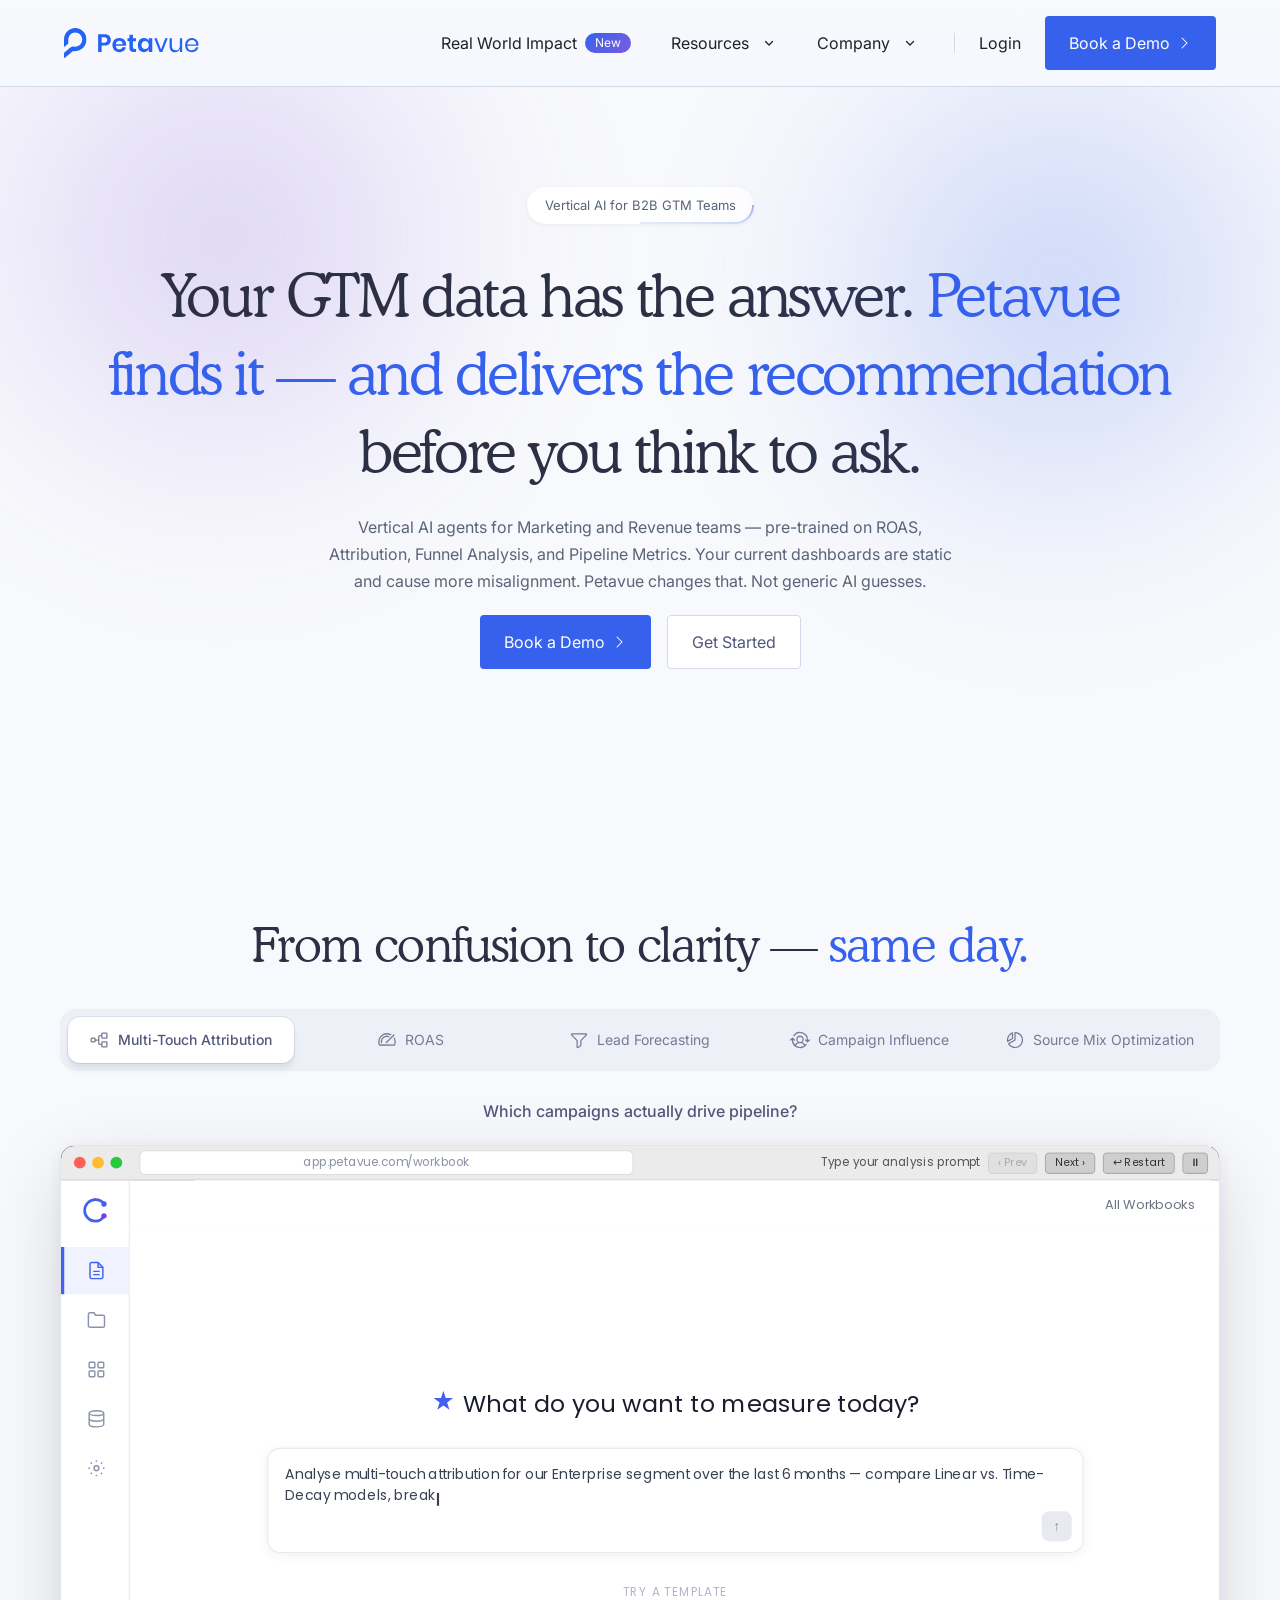
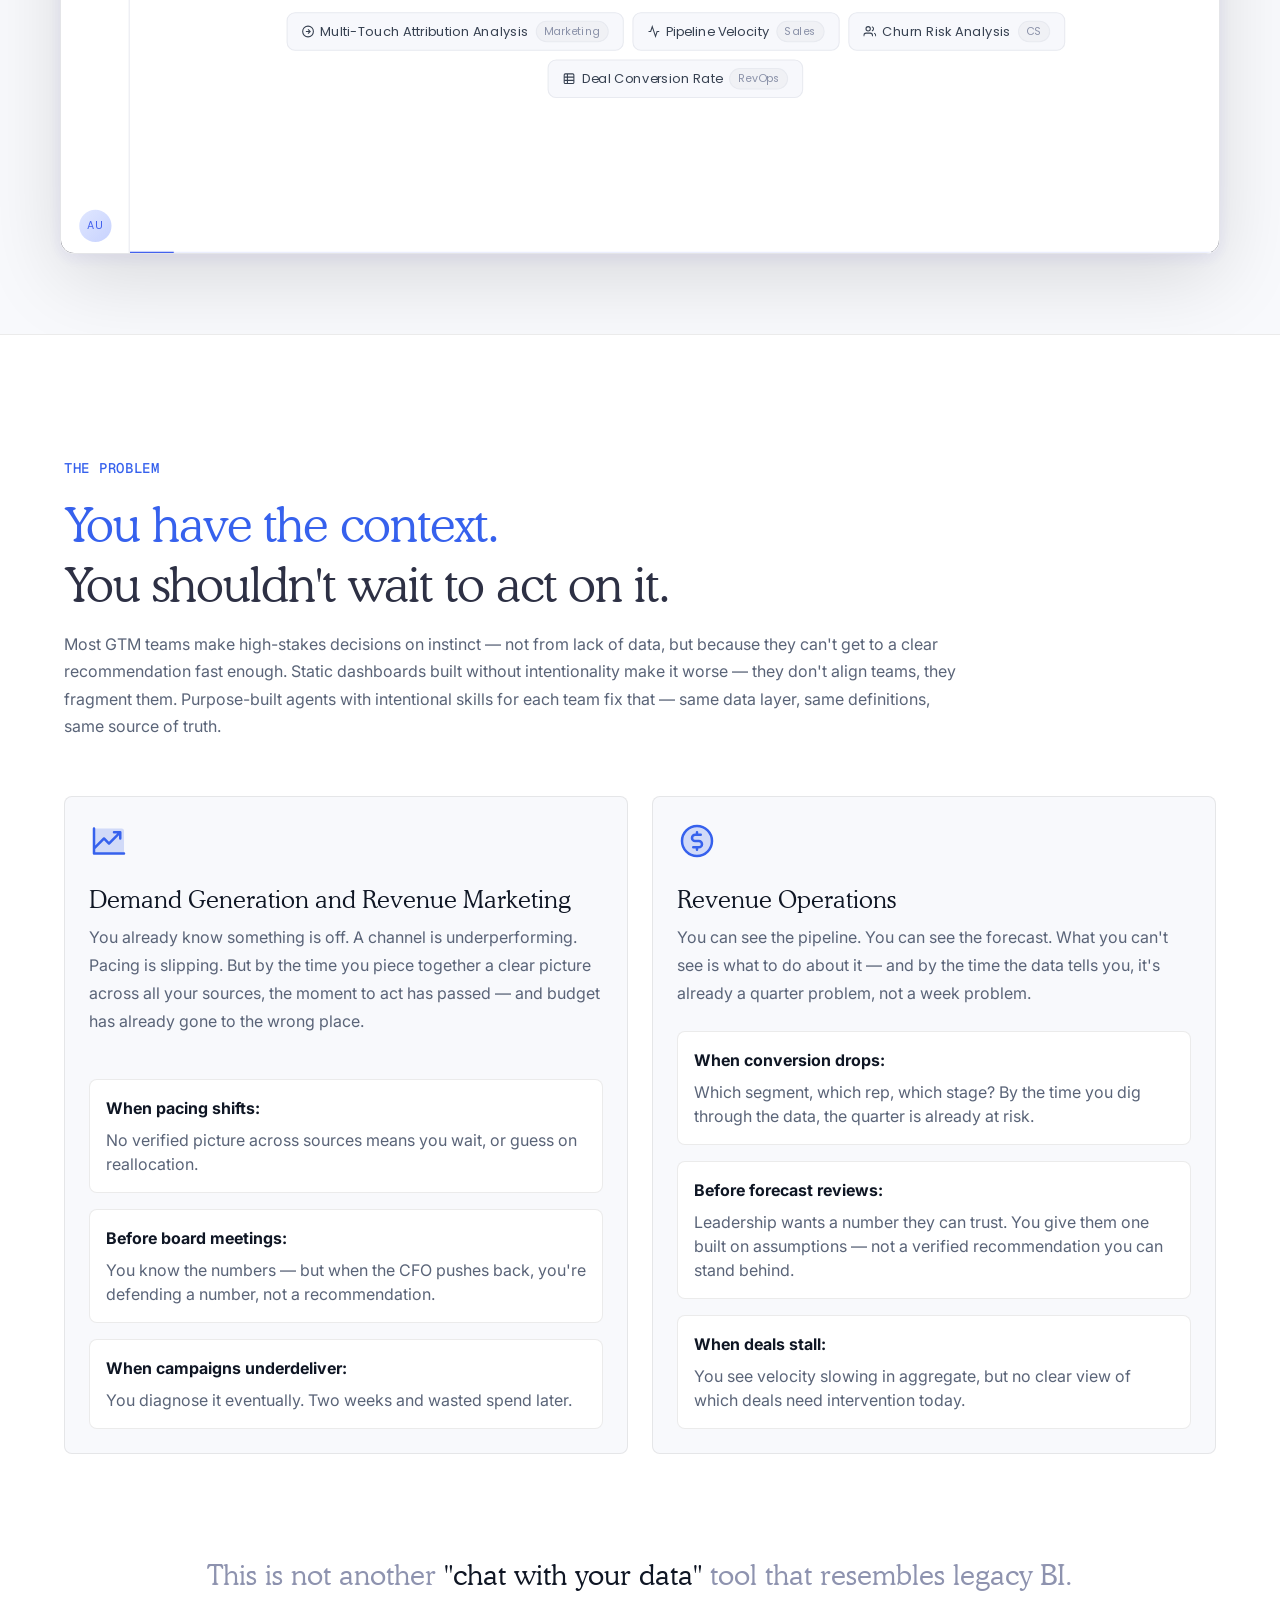
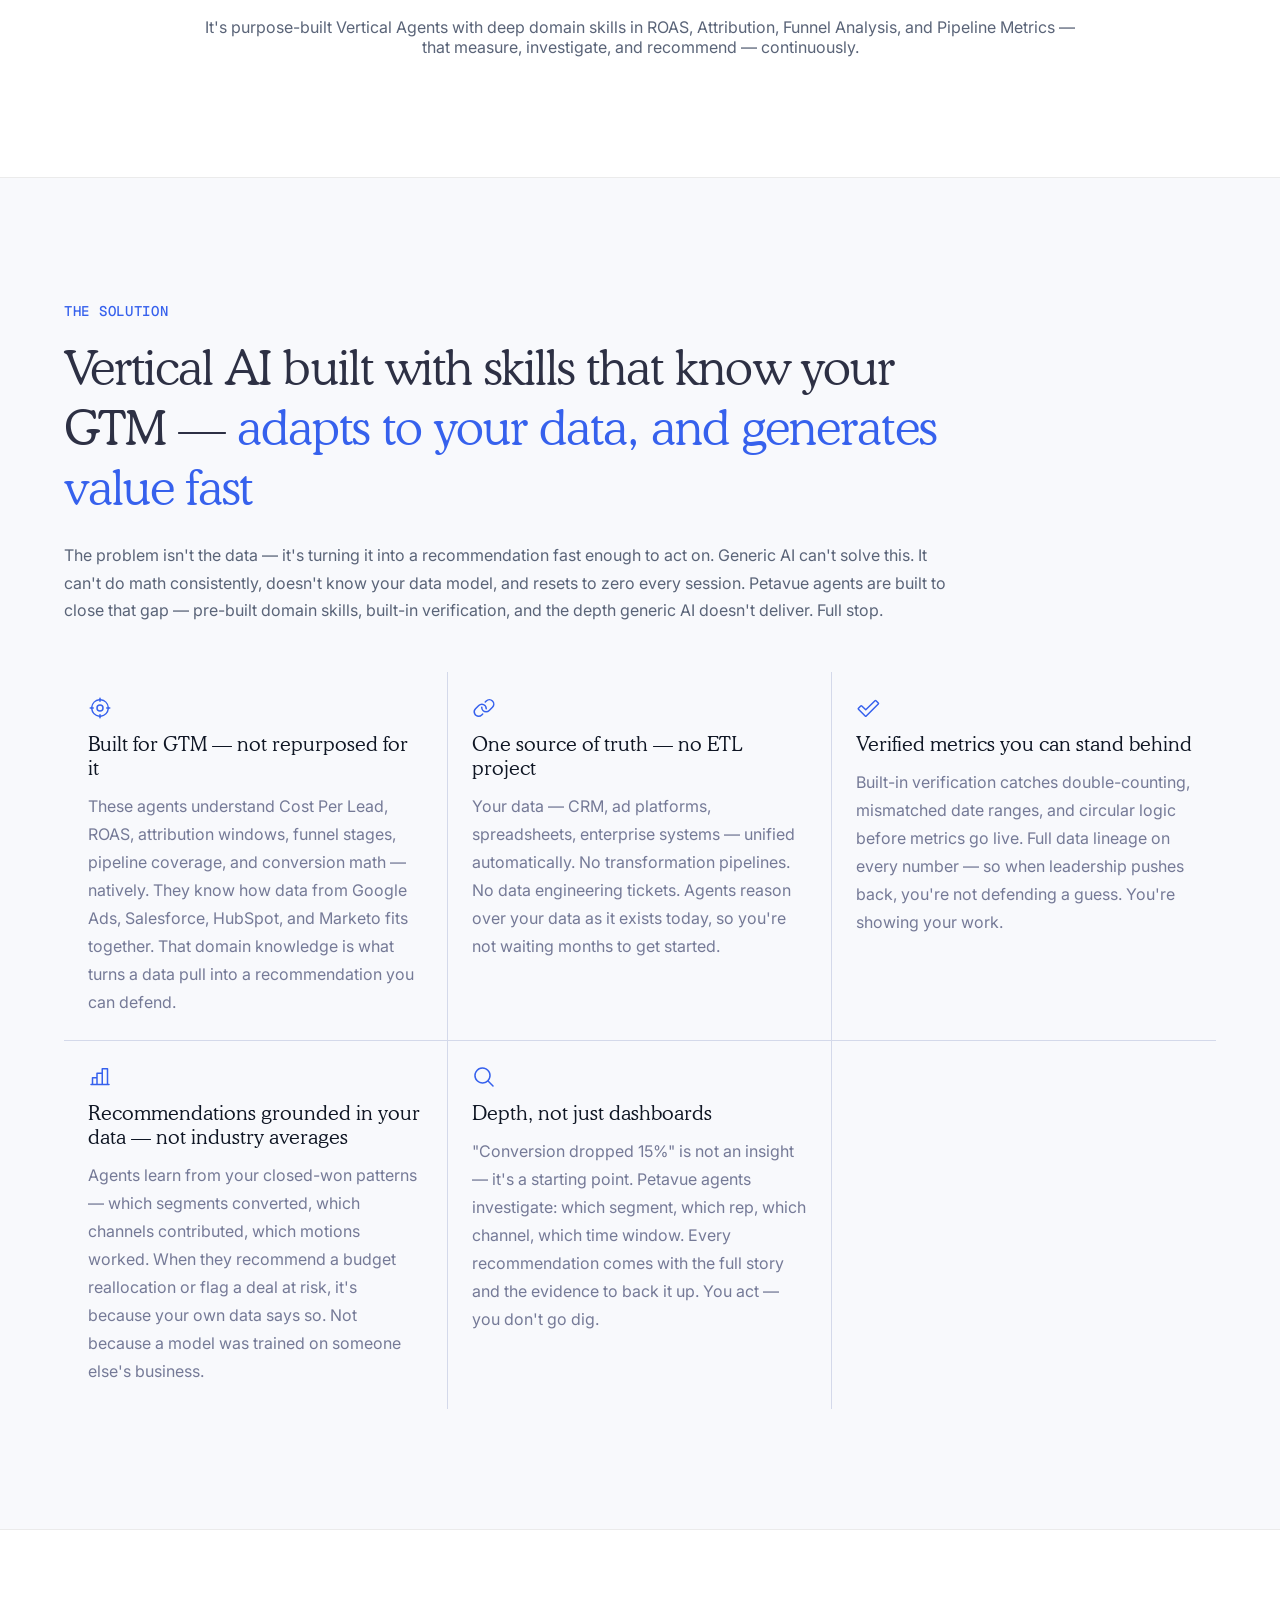
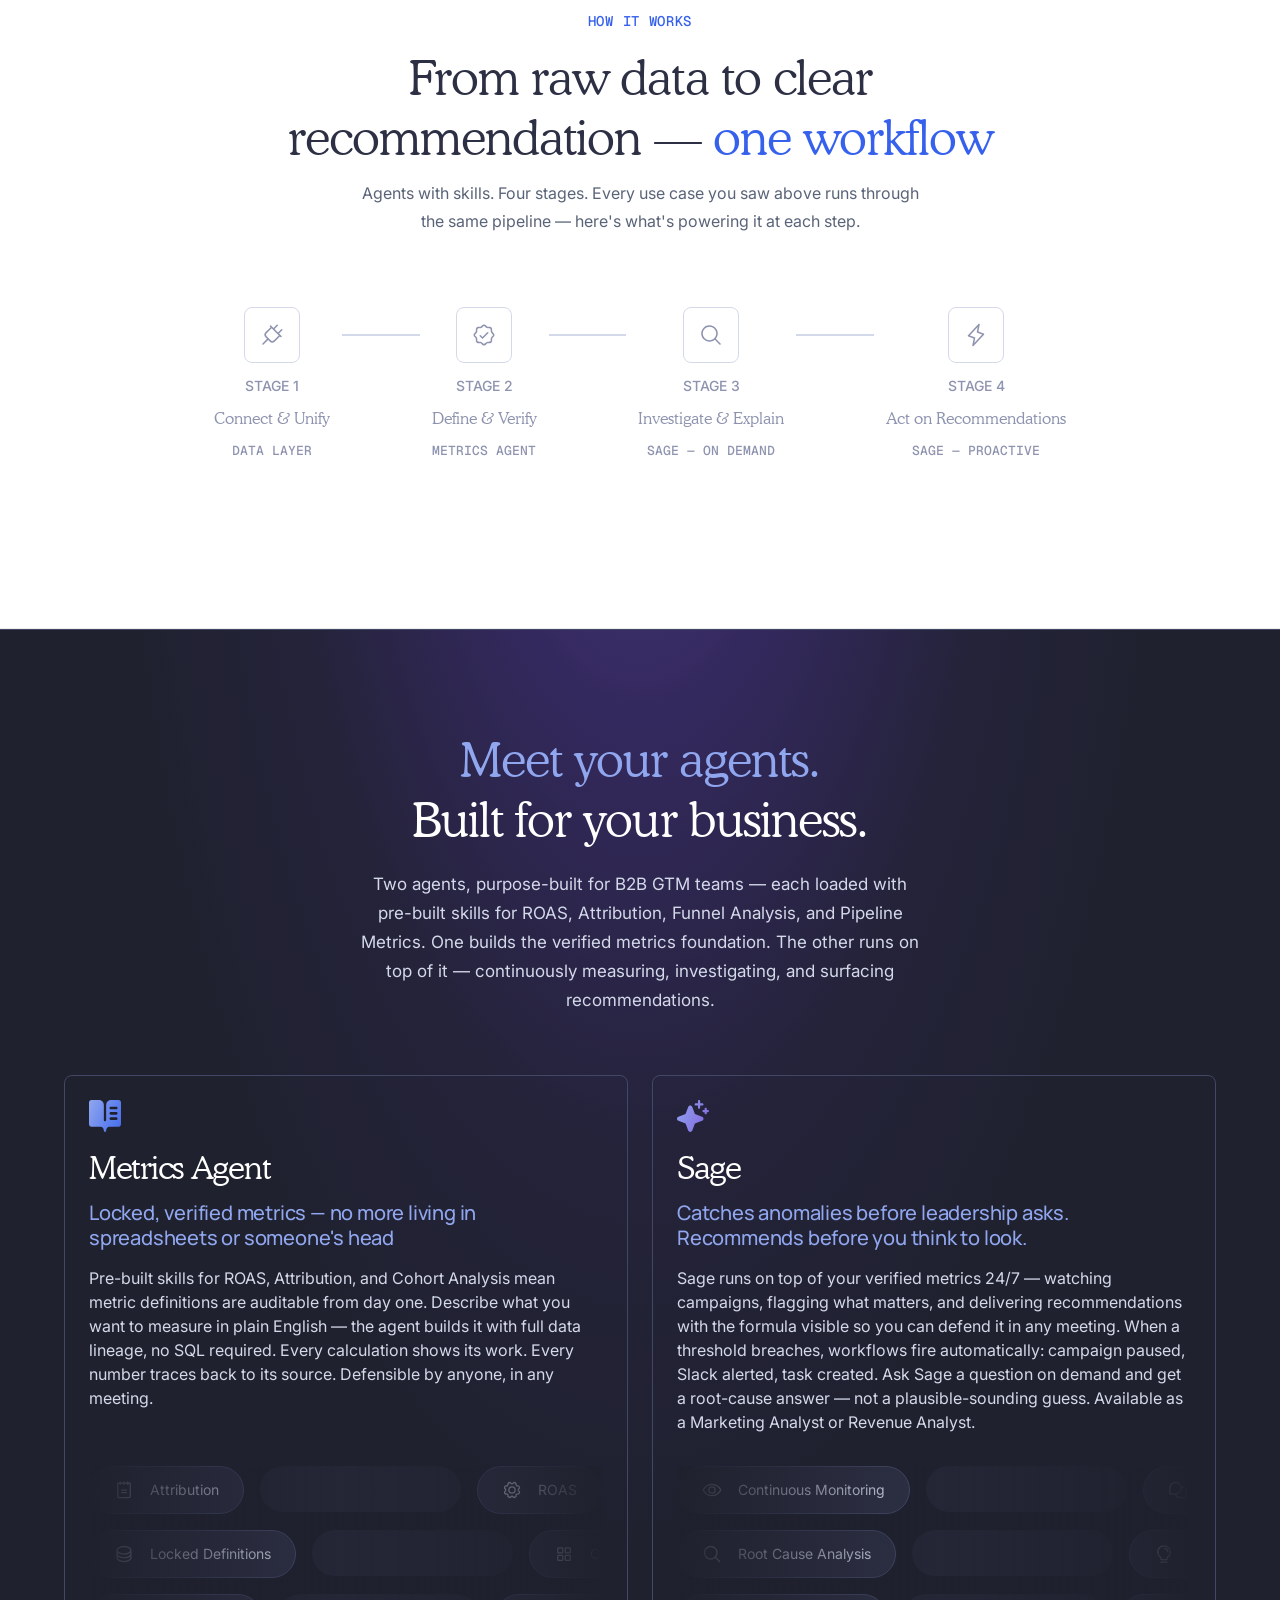
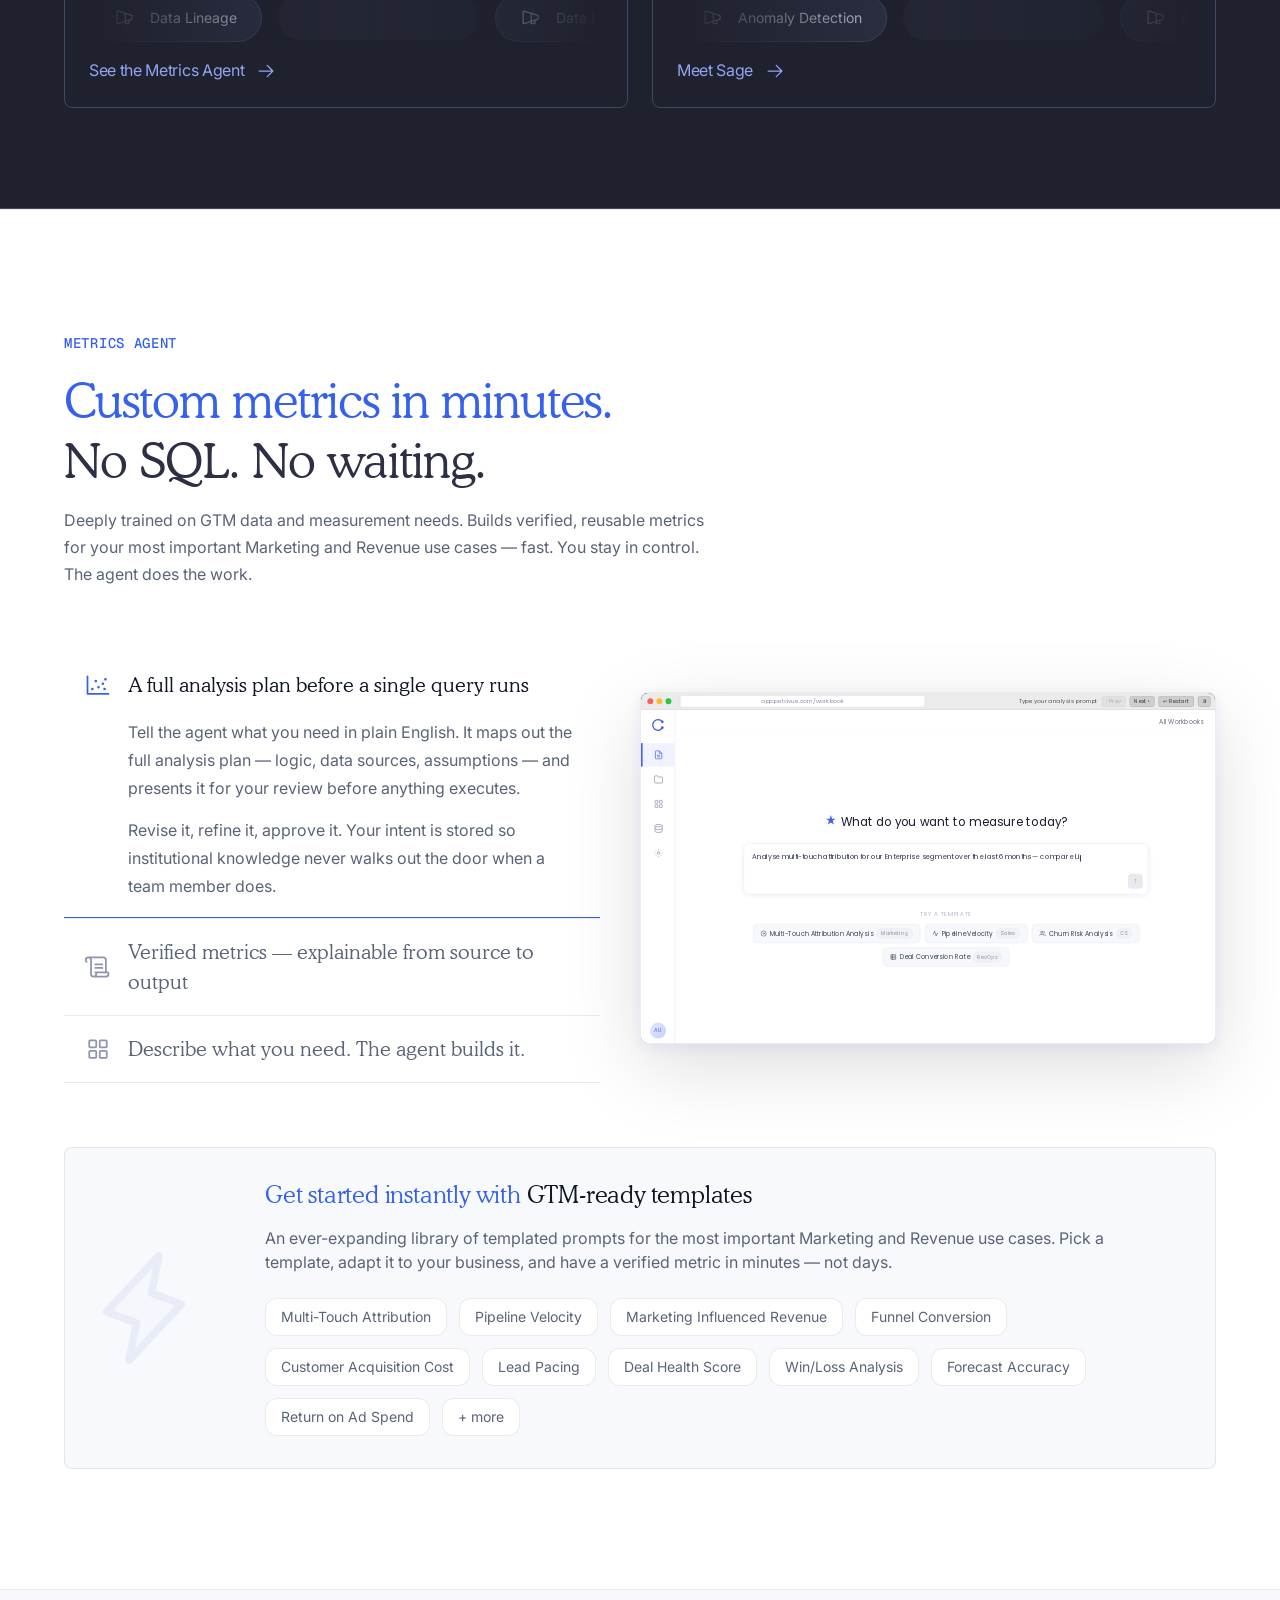
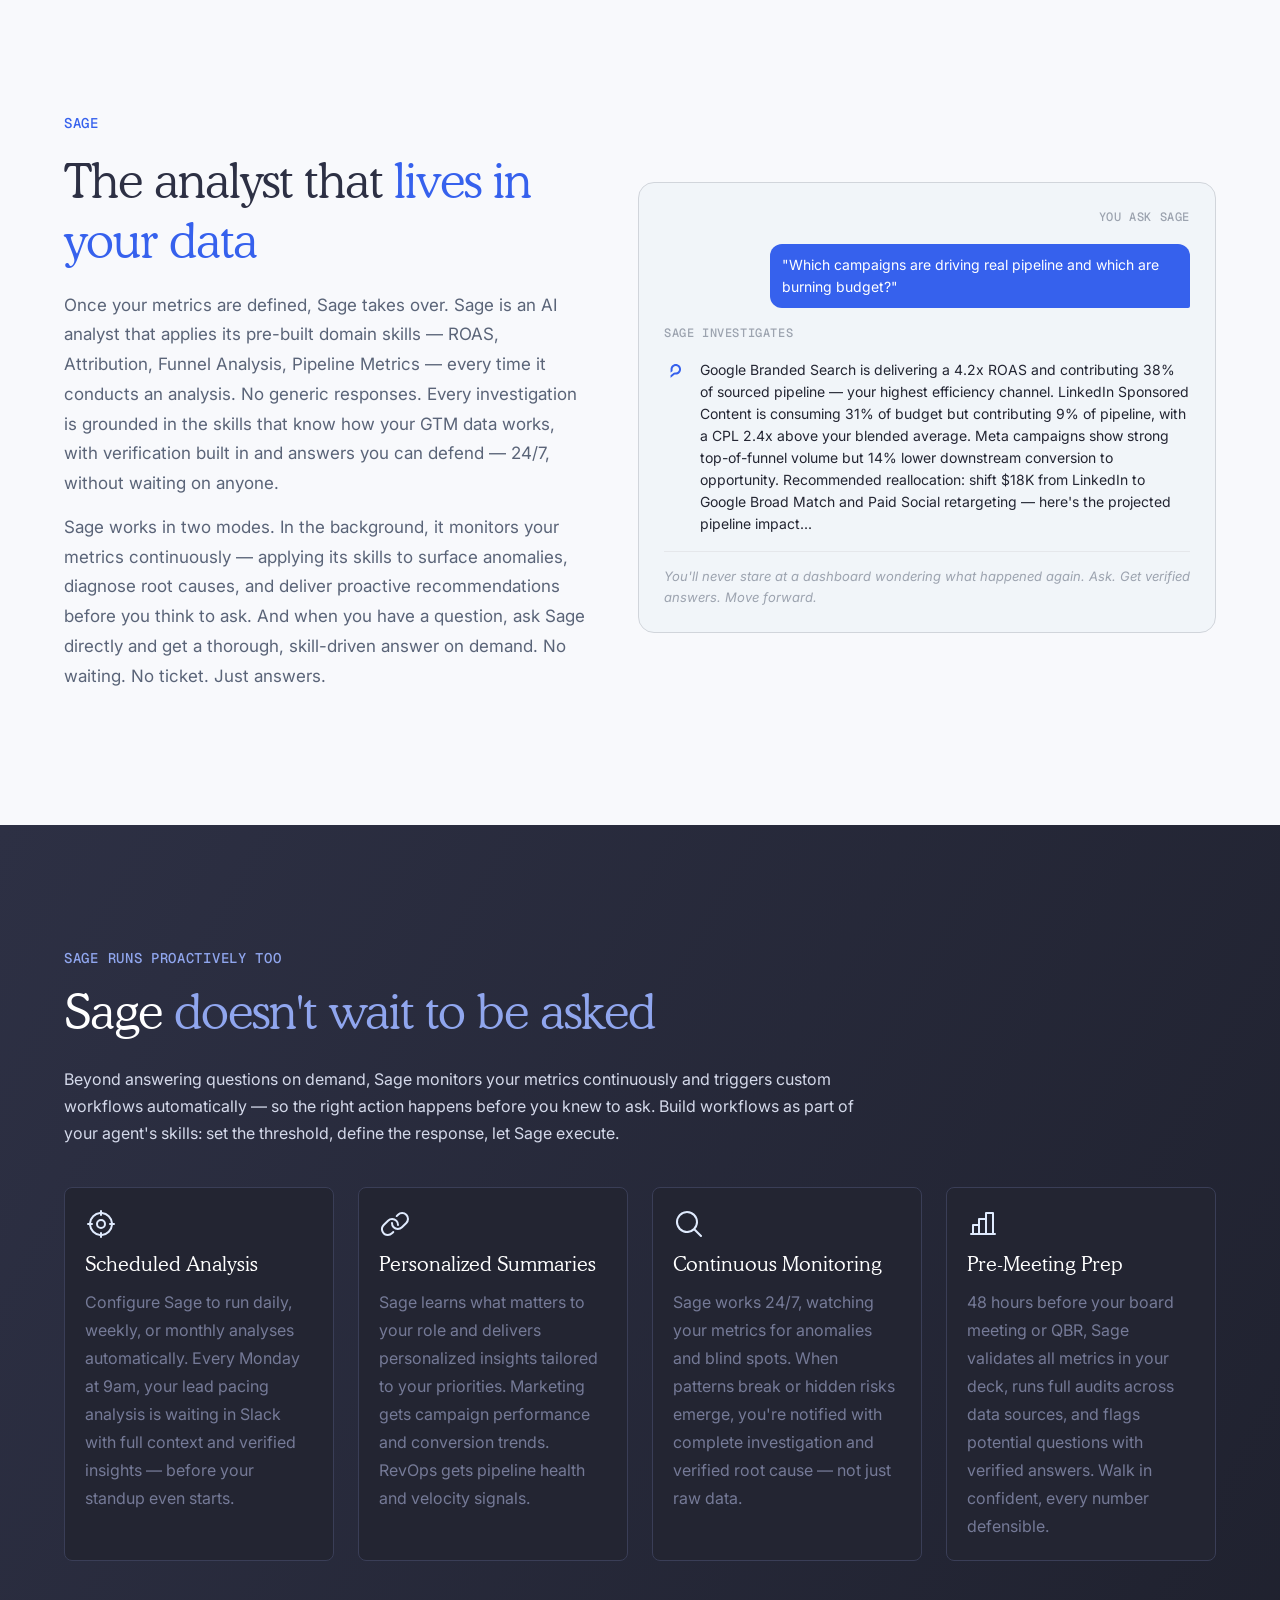
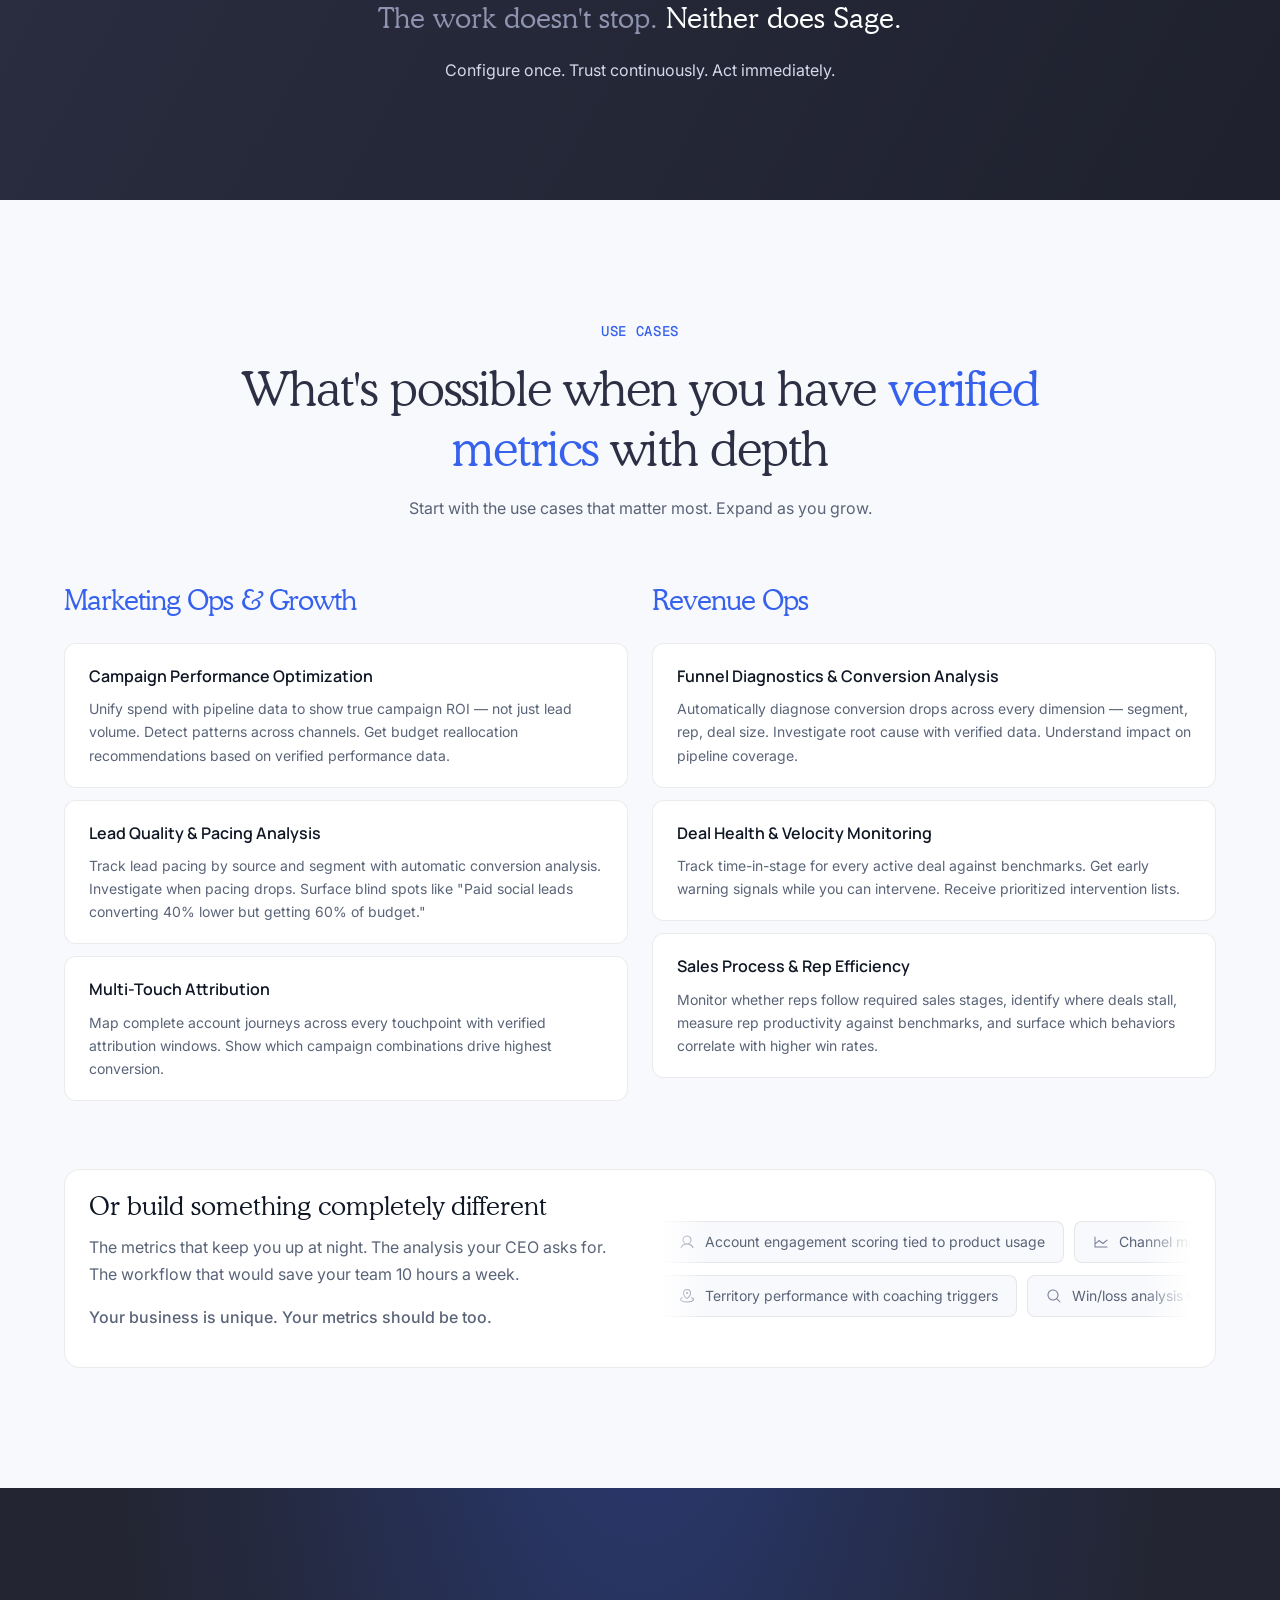
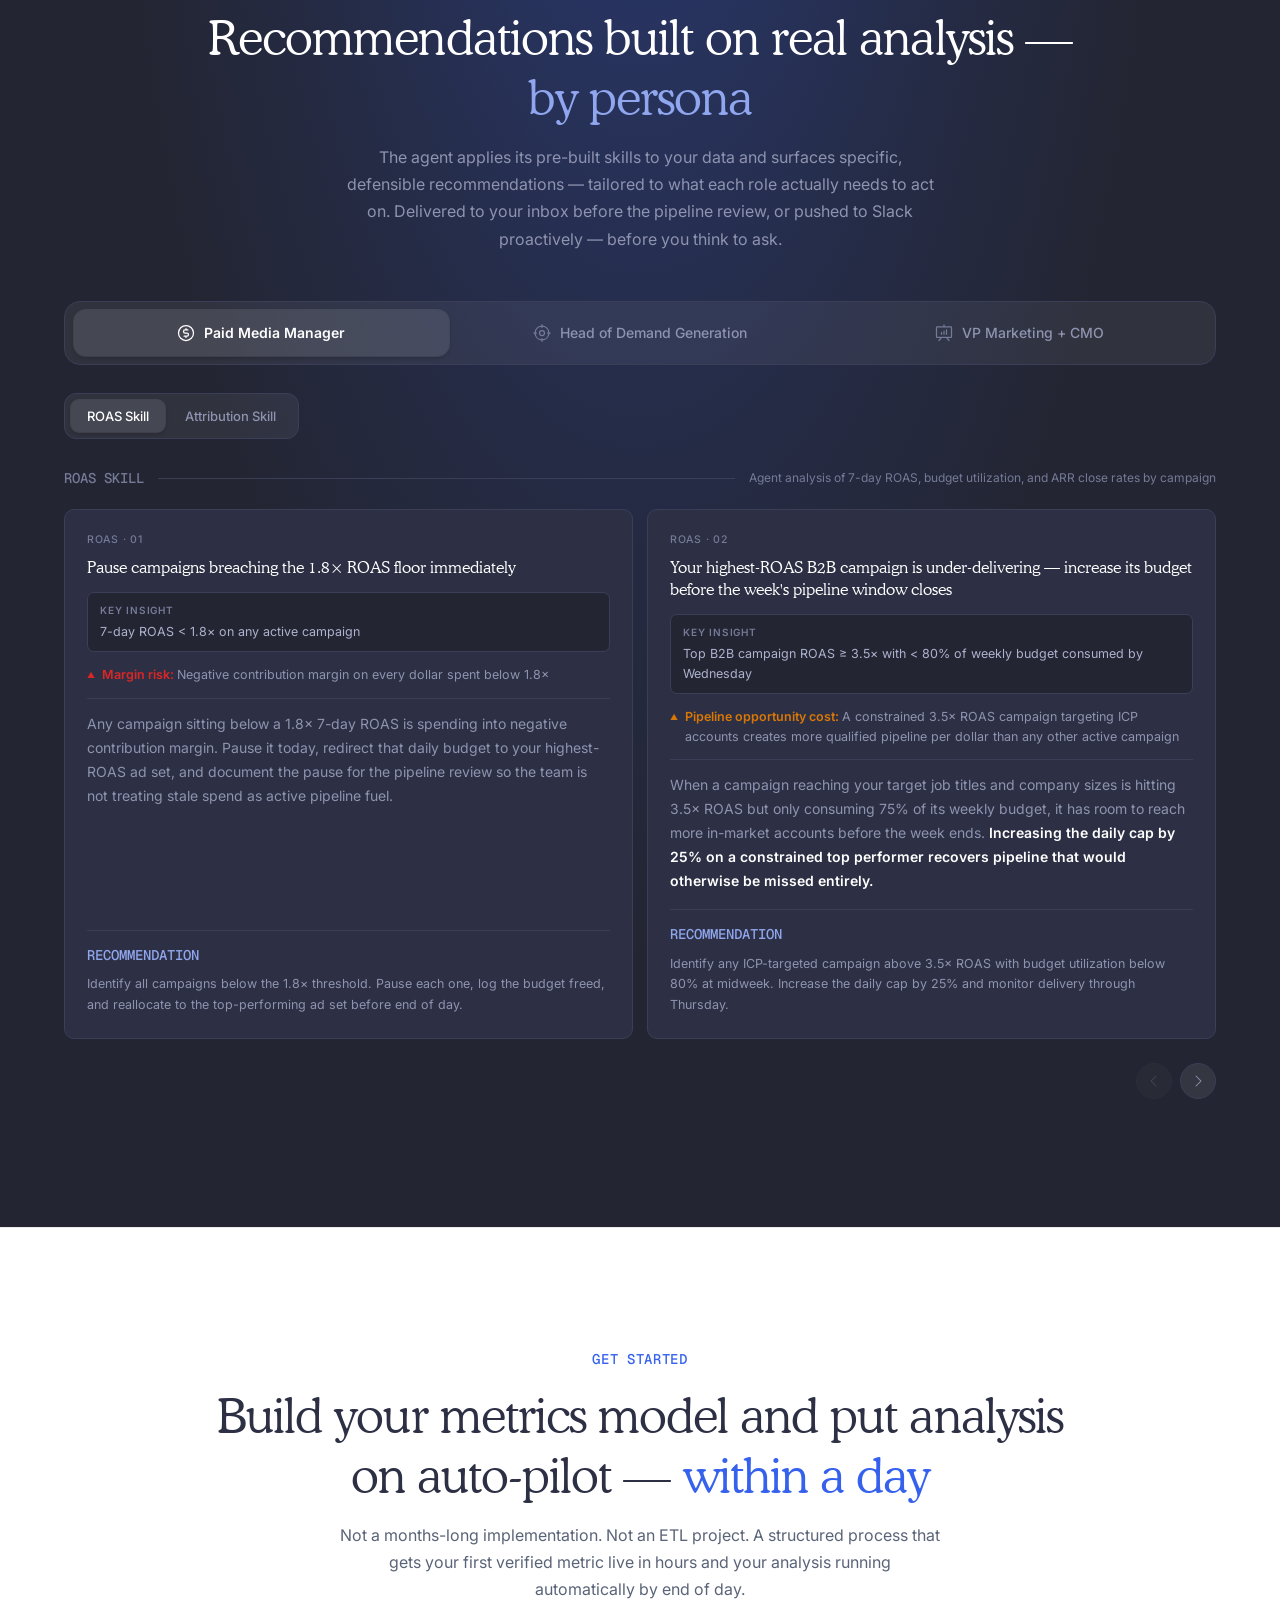
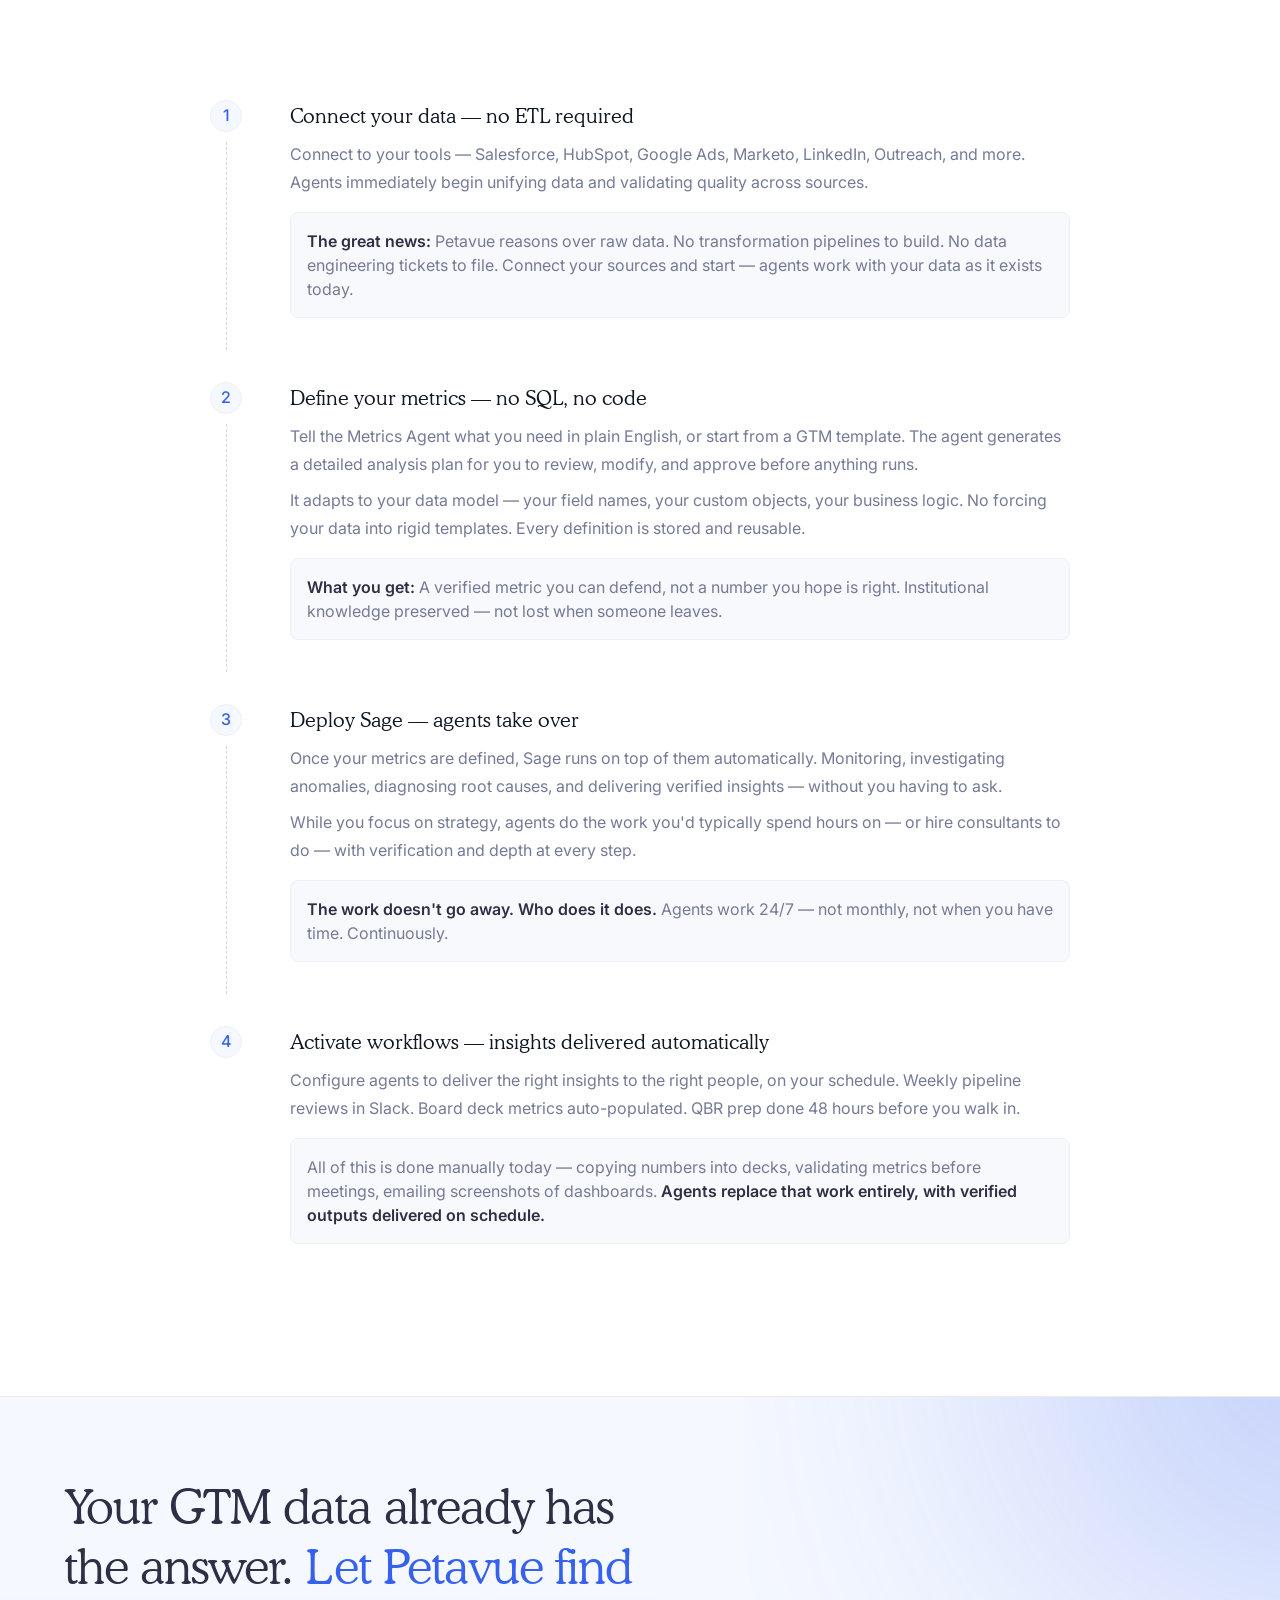
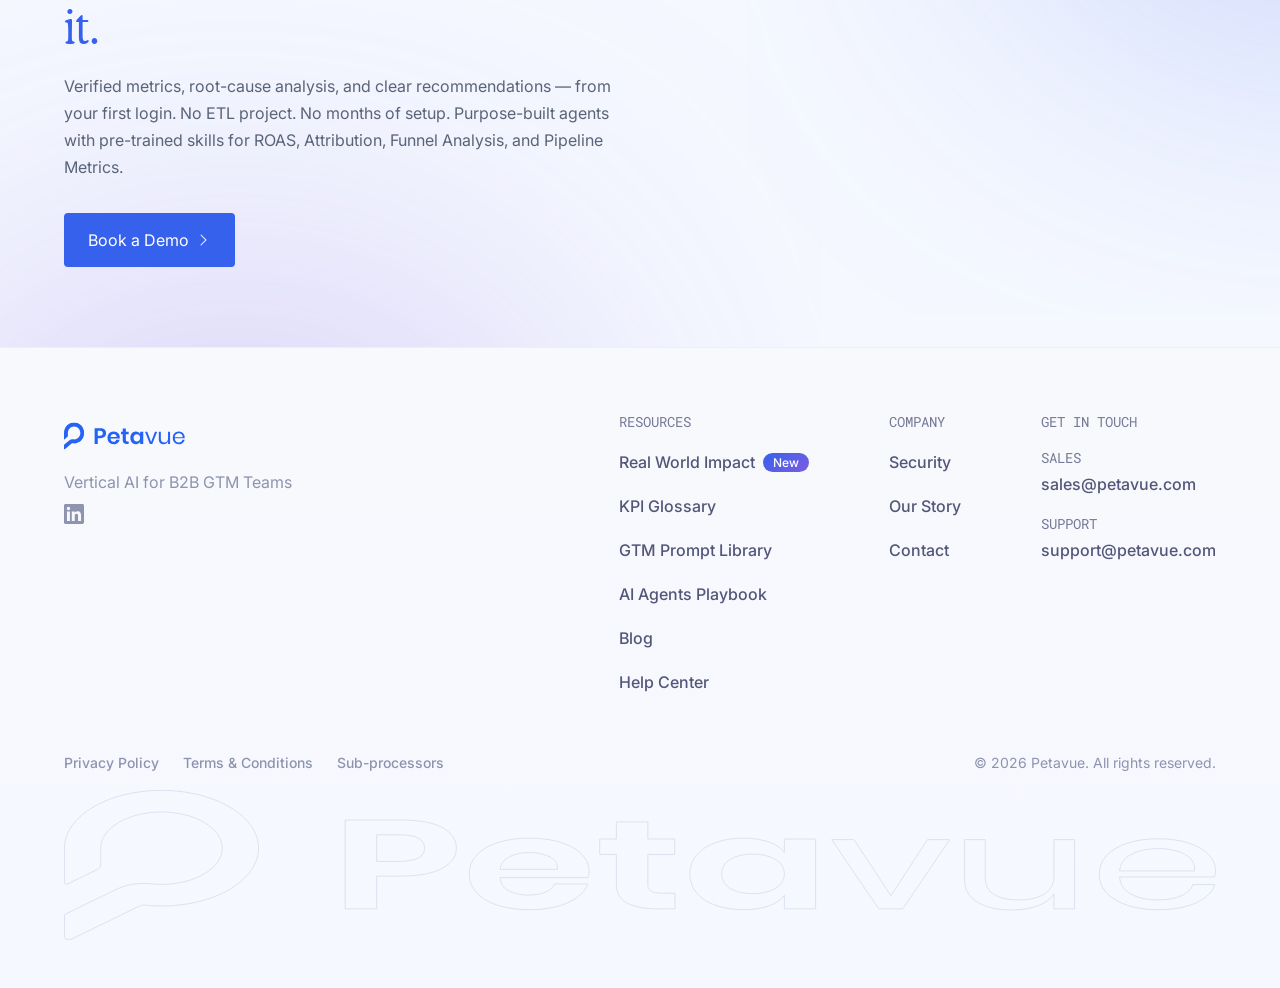
==== index.html @ 0fd49c10 "ui refinements — CTA gradients, accordion auto-timer, OG tags, footer updates - Add blue/purple glow" ====
<!DOCTYPE html>
<html lang="en">
<head>
<meta charset="UTF-8">
<meta name="viewport" content="width=device-width, initial-scale=1.0">
<title>Vertical AI for B2B GTM Teams</title>
<meta name="description" content="Petavue uses vertical AI agents to analyze your GTM data and deliver recommendations before you ask—across ROAS, attribution, funnel, and pipeline metrics.">
<meta property="og:title" content="Vertical AI for B2B GTM Teams">
<meta property="og:description" content="Petavue uses vertical AI agents to analyze your GTM data and deliver recommendations before you ask—across ROAS, attribution, funnel, and pipeline metrics.">
<meta property="og:image" content="https://www.petavue.com/assets/og-image.png">
<meta property="og:type" content="website">
<meta property="og:url" content="https://www.petavue.com">
<meta name="twitter:card" content="summary_large_image">
<meta name="twitter:title" content="Vertical AI for B2B GTM Teams">
<meta name="twitter:description" content="Petavue uses vertical AI agents to analyze your GTM data and deliver recommendations before you ask—across ROAS, attribution, funnel, and pipeline metrics.">
<meta name="twitter:image" content="https://www.petavue.com/assets/og-image.png">
<link rel="icon" href="assets/favicon.svg" type="image/svg+xml">
<link rel="apple-touch-icon" href="assets/apple-touch-icon.png">
<link rel="stylesheet" href="style/colorography.css">
<link rel="stylesheet" href="style/global.css">
<link href="https://fonts.googleapis.com/css2?family=DM+Sans:ital,opsz,wght@0,9..40,300;0,9..40,400;0,9..40,500;0,9..40,600;0,9..40,700&family=PT+Serif:ital,wght@0,400;0,700;1,400;1,700&family=Inter:wght@400;500;600;700&family=Poppins:wght@400;600&family=Manrope:wght@400;500;600;700&family=Roboto+Mono:wght@400;500&family=Geist+Mono:wght@400;500;600&display=swap" rel="stylesheet">
</head>
<body>

<!-- SECTION 1: NAV -->
<!-- NAVBAR — navbar_component w-nav -->
<div class="navbar_component w-nav" role="banner">
  <div class="navbar_container">
    <!-- Logo -->
    <a href="/" class="navbar_logo-link">
      <img src="assets/petavue-icon.svg" alt="Petavue" class="navbar_logo">
    </a>

    <!-- Menu -->
    <nav class="navbar_menu" role="navigation">
      <div class="navbar_menu-links">

        <!-- Real World Impact -->
        <a href="https://www.petavue.com/real-world" class="link_button">
          <span>Real World Impact</span>
          <span class="badge-new">New</span>
        </a>

        <!-- Resources Dropdown -->
        <div class="navbar_dropdown" data-dropdown>
          <button class="navbar_dropdown-toggle" aria-expanded="false">
            <span>Resources</span>
            <div class="navbar_dropdown-icon">
              <svg xmlns="http://www.w3.org/2000/svg" fill="none" viewBox="0 0 24 24" stroke="currentColor" stroke-width="2.5"><path stroke-linecap="round" stroke-linejoin="round" d="M19 9l-7 7-7-7"/></svg>
            </div>
          </button>
          <div class="navbar_dropdown-list">
            <div class="navbar_dropdown-list-wrap">
              <div class="navbar_dropdown-inner">
                <!-- Content Hub Column -->
                <div class="dropdown_column dropdown_column--content">
                  <div class="dropdown-header">Content Hub</div>
                  <a href="https://www.petavue.com/blog" class="dropdown-card">
                    <div class="dropdown-card-icon">
                      <svg xmlns="http://www.w3.org/2000/svg" width="24" height="24" fill="#3661ed" viewBox="0 0 256 256"><path d="M208,40V200a24,24,0,0,1-24,24H72a24,24,0,0,1-24-24V40Z" opacity="0.2"></path><path d="M168,128a8,8,0,0,1-8,8H96a8,8,0,0,1,0-16h64A8,8,0,0,1,168,128Zm-8,24H96a8,8,0,0,0,0,16h64a8,8,0,0,0,0-16ZM216,40V200a32,32,0,0,1-32,32H72a32,32,0,0,1-32-32V40a8,8,0,0,1,8-8H72V24a8,8,0,0,1,16,0v8h32V24a8,8,0,0,1,16,0v8h32V24a8,8,0,0,1,16,0v8h24A8,8,0,0,1,216,40Zm-16,8H184v8a8,8,0,0,1-16,0V48H136v8a8,8,0,0,1-16,0V48H88v8a8,8,0,0,1-16,0V48H56V200a16,16,0,0,0,16,16H184a16,16,0,0,0,16-16Z"></path></svg>
                    </div>
                    <div>
                      <div class="dropdown-card-title">Blog</div>
                      <div class="dropdown-card-desc">All the latest news and updates.</div>
                    </div>
                  </a>
                  <a href="https://www.petavue.com/resources/glossary" class="dropdown-card">
                    <div class="dropdown-card-icon">
                      <svg xmlns="http://www.w3.org/2000/svg" width="24" height="24" fill="#3661ed" viewBox="0 0 256 256"><path d="M224,104v48H48V104Z" opacity="0.2"></path><path d="M224,96H184V56a8,8,0,0,0-8-8H56V40a8,8,0,0,0-16,0V216a8,8,0,0,0,16,0v-8h88a8,8,0,0,0,8-8V160h72a8,8,0,0,0,8-8V104A8,8,0,0,0,224,96ZM168,64V96H56V64ZM136,192H56V160h80Zm80-48H56V112H216Z"></path></svg>
                    </div>
                    <div>
                      <div class="dropdown-card-title">KPI Glossary</div>
                      <div class="dropdown-card-desc">No-fluff definitions of key CX, Sales & Marketing</div>
                    </div>
                  </a>
                  <a href="https://www.petavue.com/resources/ai-agent-playbook/overview" class="dropdown-card">
                    <div class="dropdown-card-icon">
                      <svg xmlns="http://www.w3.org/2000/svg" width="24" height="24" fill="#3661ed" viewBox="0 0 256 256"><path d="M200,56H56A24,24,0,0,0,32,80V192a24,24,0,0,0,24,24H200a24,24,0,0,0,24-24V80A24,24,0,0,0,200,56ZM164,184H92a20,20,0,0,1,0-40h72a20,20,0,0,1,0,40Z" opacity="0.2"></path><path d="M200,48H136V16a8,8,0,0,0-16,0V48H56A32,32,0,0,0,24,80V192a32,32,0,0,0,32,32H200a32,32,0,0,0,32-32V80A32,32,0,0,0,200,48Zm16,144a16,16,0,0,1-16,16H56a16,16,0,0,1-16-16V80A16,16,0,0,1,56,64H200a16,16,0,0,1,16,16ZM72,108a12,12,0,1,1,12,12A12,12,0,0,1,72,108Zm88,0a12,12,0,1,1,12,12A12,12,0,0,1,160,108Zm4,28H92a28,28,0,0,0,0,56h72a28,28,0,0,0,0-56Zm-24,16v24H116V152ZM80,164a12,12,0,0,1,12-12h8v24H92A12,12,0,0,1,80,164Zm84,12h-8V152h8a12,12,0,0,1,0,24Z"></path></svg>
                    </div>
                    <div>
                      <div class="dropdown-card-title">AI Agent Playbook</div>
                      <div class="dropdown-card-desc">Where AI agents work (and don't).</div>
                    </div>
                  </a>
                  <a href="https://www.petavue.com/resources/prompts" class="dropdown-card">
                    <div class="dropdown-card-icon">
                      <svg xmlns="http://www.w3.org/2000/svg" width="24" height="24" fill="#3661ed" viewBox="0 0 256 256"><path d="M232,56V200H160a32,32,0,0,0-32,32V88a32,32,0,0,1,32-32Z" opacity="0.2"></path><path d="M232,48H160a40,40,0,0,0-32,16A40,40,0,0,0,96,48H24a8,8,0,0,0-8,8V200a8,8,0,0,0,8,8H96a24,24,0,0,1,24,24,8,8,0,0,0,16,0,24,24,0,0,1,24-24h72a8,8,0,0,0,8-8V56A8,8,0,0,0,232,48ZM96,192H32V64H96a24,24,0,0,1,24,24V200A39.81,39.81,0,0,0,96,192Zm128,0H160a39.81,39.81,0,0,0-24,8V88a24,24,0,0,1,24-24h64ZM160,88h40a8,8,0,0,1,0,16H160a8,8,0,0,1,0-16Zm48,40a8,8,0,0,1-8,8H160a8,8,0,0,1,0-16h40A8,8,0,0,1,208,128Zm0,32a8,8,0,0,1-8,8H160a8,8,0,0,1,0-16h40A8,8,0,0,1,208,160Z"></path></svg>
                    </div>
                    <div>
                      <div class="dropdown-card-title">GTM Prompt Library</div>
                      <div class="dropdown-card-desc">Ready-to-use MCP prompts for GTM teams.</div>
                    </div>
                  </a>
                </div>

                <!-- Proof Column -->
                <div class="dropdown_column dropdown_column--proof">
                  <div class="dropdown-header">Proof</div>
                  <a href="/success-stories/phunware-crm-data-transformation" class="casestudy-card">
                    <img src="https://cdn.prod.website-files.com/675e93d0c15c6d2e3ed70e92/692d5a894281dd660ff69d89_c31238a0ba09b24de09524bd9574edbc_casestudy.svg" alt="Case study">
                    <div class="cs-desc">How to leverage AI agents effectively.</div>
                    <div class="cs-link">
                      View Playbook
                      <svg xmlns="http://www.w3.org/2000/svg" fill="none" viewBox="0 0 24 24" stroke="currentColor" stroke-width="2.5"><path stroke-linecap="round" stroke-linejoin="round" d="M13.5 4.5L21 12m0 0l-7.5 7.5M21 12H3"/></svg>
                    </div>
                  </a>
                </div>
              </div>
            </div>
          </div>
        </div>

        <!-- Company Dropdown -->
        <div class="navbar_dropdown" data-dropdown>
          <button class="navbar_dropdown-toggle" aria-expanded="false">
            <span>Company</span>
            <div class="navbar_dropdown-icon">
              <svg xmlns="http://www.w3.org/2000/svg" fill="none" viewBox="0 0 24 24" stroke="currentColor" stroke-width="2.5"><path stroke-linecap="round" stroke-linejoin="round" d="M19 9l-7 7-7-7"/></svg>
            </div>
          </button>
          <div class="navbar_dropdown-list">
            <div class="navbar_dropdown-list-wrap">
              <div class="navbar_dropdown-inner">
                <div class="dropdown_column">
                  <div class="dropdown-header">Company</div>
                  <a href="https://www.petavue.com/our-story" class="dropdown-card">
                    <div class="dropdown-card-icon">
                      <svg xmlns="http://www.w3.org/2000/svg" width="24" height="24" fill="#3661ed" viewBox="0 0 256 256"><path d="M192,96a64,64,0,1,1-64-64A64,64,0,0,1,192,96Z" opacity="0.2"></path><path d="M230.92,212c-15.23-26.33-38.7-45.21-66.09-54.16a72,72,0,1,0-73.66,0C63.78,166.78,40.31,185.66,25.08,212a8,8,0,1,0,13.85,8c18.84-32.56,52.14-52,89.07-52s70.23,19.44,89.07,52a8,8,0,1,0,13.85-8ZM72,96a56,56,0,1,1,56,56A56.06,56.06,0,0,1,72,96Z"></path></svg>
                    </div>
                    <div>
                      <div class="dropdown-card-title">Our Story</div>
                      <div class="dropdown-card-desc">Everything you need to know about our journey.</div>
                    </div>
                  </a>
                  <a href="https://www.petavue.com/security" class="dropdown-card">
                    <div class="dropdown-card-icon">
                      <svg xmlns="http://www.w3.org/2000/svg" width="24" height="24" fill="#3661ed" viewBox="0 0 256 256"><path d="M128,48v80H40.87A146.29,146.29,0,0,1,40,112V56a8,8,0,0,1,8-8Zm0,80V232s78.06-21.3,87.13-104Z" opacity="0.2"></path><path d="M208,40H48A16,16,0,0,0,32,56v56c0,52.72,25.52,84.67,46.93,102.19,23.06,18.86,46,25.27,47,25.53a8,8,0,0,0,4.2,0c1-.26,23.91-6.67,47-25.53C198.48,196.67,224,164.72,224,112V56A16,16,0,0,0,208,40ZM120,220.55a130.85,130.85,0,0,1-30.93-18.74c-21.15-17.3-34.2-39.37-39-65.81H120ZM120,120H48.23c-.15-2.63-.23-5.29-.23-8l0-56h72Zm47.4,81.42A131.31,131.31,0,0,1,136,220.53V136h69.91C201.16,162.24,188.27,184.18,167.4,201.42ZM208,112c0,2.71-.08,5.37-.23,8H136V56h72Z"></path></svg>
                    </div>
                    <div>
                      <div class="dropdown-card-title">Security</div>
                      <div class="dropdown-card-desc">How we protect your data and privacy.</div>
                    </div>
                  </a>
                </div>
              </div>
            </div>
          </div>
        </div>
      </div>

      <!-- Right side: divider + buttons -->
      <div class="navbar_menu-divider"></div>
      <div class="navbar_menu-buttons">
        <a href="https://app.petavue.com/auth/login" target="_blank" class="navbar_login">Login</a>
        <a href="https://www.petavue.com/book-a-demo" class="btn-demo">
          <span>Book a Demo</span>
          <svg xmlns="http://www.w3.org/2000/svg" viewBox="0 0 256 256" fill="currentColor" width="16" height="16"><path d="M181.66,133.66l-80,80a8,8,0,0,1-11.32-11.32L164.69,128,90.34,53.66a8,8,0,0,1,11.32-11.32l80,80A8,8,0,0,1,181.66,133.66Z"/></svg>
        </a>
      </div>
    </nav>

    <!-- Mobile hamburger -->
    <div class="navbar_menu-button" aria-label="Toggle menu">
      <span class="menu-icon_line"></span>
      <span class="menu-icon_line"></span>
      <span class="menu-icon_line"></span>
    </div>
  </div>
</div>


<!-- SECTION 2: HERO -->
<section class="hero">
  <div class="hero-badge"><div class="dot"></div> Vertical AI for B2B GTM Teams</div>
  <h1>Your GTM data has the answer. <em>Petavue finds it — and delivers the recommendation</em> before you think to ask.</h1>

  <p class="subtitle">Vertical AI agents for Marketing and Revenue teams — pre-trained on ROAS, Attribution, Funnel Analysis, and Pipeline Metrics. Your current dashboards are static and cause more misalignment. Petavue changes that. Not generic AI guesses.</p>

  <div class="hero-links">
    <a href="#problem">Sound familiar? See the problem →</a>
    <a href="#how-it-comes-together">See how it works →</a>
    <a href="#use-cases">Browse use cases →</a>
  </div>
  <div class="hero-ctas">
    <a href="https://www.petavue.com/book-a-demo" class="btn-primary">Book a Demo <svg xmlns="http://www.w3.org/2000/svg" viewBox="0 0 256 256" fill="currentColor" width="16" height="16"><path d="M181.66,133.66l-80,80a8,8,0,0,1-11.32-11.32L164.69,128,90.34,53.66a8,8,0,0,1,11.32-11.32l80,80A8,8,0,0,1,181.66,133.66Z"/></svg></a>
    <a href="#how" class="btn-secondary">Get Started</a>
  </div>
  <!-- USE CASE TABS -->
  <div class="uc-tabs-wrap">

    <!-- Tab intro label -->
    <div class="uc-tabs-eyebrow-wrap">
      <div class="uc-tabs-headline">From confusion to clarity — <span class="highlight-primary">same day.</span></div>
    </div>

    <!-- Tab strip -->
    <div class="uc-tab-strip" role="tablist">
      <button class="uc-tab active" role="tab" data-tab="mta" data-question="Which campaigns actually drive pipeline?">
        <span class="uc-tab-icon"><svg xmlns="http://www.w3.org/2000/svg" width="20" height="20" fill="#757a97" viewBox="0 0 256 256"><path d="M160,112h48a16,16,0,0,0,16-16V48a16,16,0,0,0-16-16H160a16,16,0,0,0-16,16V64H128a24,24,0,0,0-24,24v32H72v-8A16,16,0,0,0,56,96H24A16,16,0,0,0,8,112v32a16,16,0,0,0,16,16H56a16,16,0,0,0,16-16v-8h32v32a24,24,0,0,0,24,24h16v16a16,16,0,0,0,16,16h48a16,16,0,0,0,16-16V160a16,16,0,0,0-16-16H160a16,16,0,0,0-16,16v16H128a8,8,0,0,1-8-8V88a8,8,0,0,1,8-8h16V96A16,16,0,0,0,160,112ZM56,144H24V112H56v32Zm104,16h48v48H160Zm0-112h48V96H160Z"></path></svg></span>
        <span class="uc-tab-label">Multi-Touch Attribution</span>
      </button>
      <button class="uc-tab" role="tab" data-tab="velocity" data-question="Which channels are delivering the best return on ad spend?">
        <span class="uc-tab-icon"><svg xmlns="http://www.w3.org/2000/svg" width="20" height="20" fill="#757a97" viewBox="0 0 256 256"><path d="M114.34,154.34l96-96a8,8,0,0,1,11.32,11.32l-96,96a8,8,0,0,1-11.32-11.32ZM128,88a63.9,63.9,0,0,1,20.44,3.33,8,8,0,1,0,5.11-15.16A80,80,0,0,0,48.49,160.88,8,8,0,0,0,56.43,168c.29,0,.59,0,.89-.05a8,8,0,0,0,7.07-8.83A64.92,64.92,0,0,1,64,152,64.07,64.07,0,0,1,128,88Zm99.74,13a8,8,0,0,0-14.24,7.3,96.27,96.27,0,0,1,5,75.71l-181.1-.07A96.24,96.24,0,0,1,128,56h.88a95,95,0,0,1,42.82,10.5A8,8,0,1,0,179,52.27a112,112,0,0,0-156.66,137A16.07,16.07,0,0,0,37.46,200H218.53a16,16,0,0,0,15.11-10.71,112.35,112.35,0,0,0-5.9-88.3Z"></path></svg></span>
        <span class="uc-tab-label">ROAS</span>
      </button>
      <button class="uc-tab" role="tab" data-tab="pipeline" data-question="Are we going to hit the number?">
        <span class="uc-tab-icon"><svg xmlns="http://www.w3.org/2000/svg" width="20" height="20" fill="#757a97" viewBox="0 0 256 256"><path d="M230.6,49.53A15.81,15.81,0,0,0,216,40H40A16,16,0,0,0,28.19,66.76l.08.09L96,139.17V216a16,16,0,0,0,24.87,13.32l32-21.34A16,16,0,0,0,160,194.66V139.17l67.74-72.32.08-.09A15.8,15.8,0,0,0,230.6,49.53ZM40,56h0Zm106.18,74.58A8,8,0,0,0,144,136v58.66L112,216V136a8,8,0,0,0-2.16-5.47L40,56H216Z"></path></svg></span>
        <span class="uc-tab-label">Lead Forecasting</span>
      </button>
      <button class="uc-tab" role="tab" data-tab="journey" data-question="Which campaigns drove the most pipeline influence last quarter?">
        <span class="uc-tab-icon"><svg xmlns="http://www.w3.org/2000/svg" width="20" height="20" fill="#757a97" viewBox="0 0 256 256"><path d="M253.66,133.66l-24,24a8,8,0,0,1-11.32,0l-24-24a8,8,0,0,1,11.32-11.32L216,132.69V128A88,88,0,0,0,56.49,76.67a8,8,0,0,1-13-9.34A104,104,0,0,1,232,128v4.69l10.34-10.35a8,8,0,0,1,11.32,11.32Zm-41.18,55A104,104,0,0,1,24,128v-4.69L13.66,133.66A8,8,0,0,1,2.34,122.34l24-24a8,8,0,0,1,11.32,0l24,24a8,8,0,0,1-11.32,11.32L40,123.31V128a87.62,87.62,0,0,0,22.24,58.41A79.66,79.66,0,0,1,98.3,157.66a48,48,0,1,1,59.4,0,79.59,79.59,0,0,1,36.08,28.78,89.68,89.68,0,0,0,5.71-7.11,8,8,0,0,1,13,9.34ZM128,152a32,32,0,1,0-32-32A32,32,0,0,0,128,152Zm0,64a88.2,88.2,0,0,0,53.92-18.49,64,64,0,0,0-107.84,0A87.57,87.57,0,0,0,128,216Z"></path></svg></span>
        <span class="uc-tab-label">Campaign Influence</span>
      </button>
      <button class="uc-tab" role="tab" data-tab="mix" data-question="Are we fishing in the right ponds?">
        <span class="uc-tab-icon"><svg xmlns="http://www.w3.org/2000/svg" width="20" height="20" fill="#757a97" viewBox="0 0 256 256"><path d="M100,116.43a8,8,0,0,0,4-6.93v-72A8,8,0,0,0,93.34,30,104.06,104.06,0,0,0,25.73,147a8,8,0,0,0,4.52,5.81,7.86,7.86,0,0,0,3.35.74,8,8,0,0,0,4-1.07ZM88,49.62v55.26L40.12,132.51C40,131,40,129.48,40,128A88.12,88.12,0,0,1,88,49.62ZM128,24a8,8,0,0,0-8,8v91.82L41.19,169.73a8,8,0,0,0-2.87,11A104,104,0,1,0,128,24Zm0,192a88.47,88.47,0,0,1-71.49-36.68l75.52-44a8,8,0,0,0,4-6.92V40.36A88,88,0,0,1,128,216Z"></path></svg></span>
        <span class="uc-tab-label">Source Mix Optimization</span>
      </button>
    </div>

    <!-- Demo panels -->
    <div class="uc-panels">

      <!-- MTA — live demo -->
      <div class="uc-panel active" data-panel="mta">
        <p class="uc-panel-question">Which campaigns actually drive pipeline?</p>
        <div class="uc-demo-wrap" id="uc-demo-wrap-mta">
          <iframe class="uc-demo-iframe" id="uc-iframe-mta"
            src="Use Cases Demo/Multi Touch Attribution/demo-engine.html"
            scrolling="no" title="Multi-Touch Attribution demo"></iframe>
        </div>
      </div>

      <!-- Velocity — live demo -->
      <div class="uc-panel" data-panel="velocity">
        <p class="uc-panel-question">Which channels are delivering the best return on ad spend?</p>
        <div class="uc-demo-wrap" id="uc-demo-wrap-velocity">
          <iframe class="uc-demo-iframe" id="uc-iframe-velocity"
            src="Use Cases Demo/Lead Conversion Velocity/demo-engine.html"
            scrolling="no" title="Lead Conversion Velocity demo"></iframe>
        </div>
      </div>

      <!-- Pipeline — live demo -->
      <div class="uc-panel" data-panel="pipeline">
        <p class="uc-panel-question">Are we going to hit the number?</p>
        <div class="uc-demo-wrap" id="uc-demo-wrap-pipeline">
          <iframe class="uc-demo-iframe" id="uc-iframe-pipeline"
            src="Use Cases Demo/Pipeline and Forecast/demo-engine.html"
            scrolling="no" title="Pipeline Coverage & Forecast demo"></iframe>
        </div>
      </div>

      <!-- Journey — live demo -->
      <div class="uc-panel" data-panel="journey">
        <p class="uc-panel-question">Which campaigns drove the most pipeline influence last quarter?</p>
        <div class="uc-demo-wrap" id="uc-demo-wrap-journey">
          <iframe class="uc-demo-iframe" id="uc-iframe-journey"
            src="Use Cases Demo/Account Journey/demo-engine.html"
            scrolling="no" title="Account Journey demo"></iframe>
        </div>
      </div>

      <!-- Mix — live demo -->
      <div class="uc-panel" data-panel="mix">
        <p class="uc-panel-question">Are we fishing in the right ponds?</p>
        <div class="uc-demo-wrap" id="uc-demo-wrap-mix">
          <iframe class="uc-demo-iframe" id="uc-iframe-mix"
            src="Use Cases Demo/Source Mix Optimization/demo-engine.html"
            scrolling="no" title="Source Mix Optimization demo"></iframe>
        </div>
      </div>

    </div><!-- /uc-panels -->
  </div><!-- /uc-tabs-wrap -->

  <script>
    (function() {
      const tabs = document.querySelectorAll('.uc-tab');
      const panels = document.querySelectorAll('.uc-panel');

      // All iframe panels: [tabKey, wrapId, iframeId]
      const iframePanels = [
        ['mta',      'uc-demo-wrap-mta',      'uc-iframe-mta'],
        ['velocity', 'uc-demo-wrap-velocity',  'uc-iframe-velocity'],
        ['pipeline', 'uc-demo-wrap-pipeline',  'uc-iframe-pipeline'],
        ['journey',  'uc-demo-wrap-journey',   'uc-iframe-journey'],
        ['mix',      'uc-demo-wrap-mix',       'uc-iframe-mix'],
      ];

      function scaleIframe(wrapId, iframeId) {
        const wrap = document.getElementById(wrapId);
        const iframe = document.getElementById(iframeId);
        if (!wrap || !iframe) return;
        const scale = wrap.offsetWidth / 1080;
        iframe.style.transform = 'scale(' + scale + ')';
        iframe.style.transformOrigin = 'top left';
        wrap.style.height = (660 * scale) + 'px';
      }

      function scaleAll() {
        iframePanels.forEach(([, wrapId, iframeId]) => scaleIframe(wrapId, iframeId));
      }

      // Sliding indicator
      const strip = document.querySelector('.uc-tab-strip');
      function moveIndicator(tab) {
        const stripRect = strip.getBoundingClientRect();
        const tabRect = tab.getBoundingClientRect();
        strip.style.setProperty('--active-width', tabRect.width + 'px');
        strip.style.setProperty('--active-x', (tabRect.left - stripRect.left) + 'px');
      }

      // Tab switching
      tabs.forEach(tab => {
        tab.addEventListener('click', () => {
          tabs.forEach(t => t.classList.remove('active'));
          panels.forEach(p => p.classList.remove('active'));
          tab.classList.add('active');
          moveIndicator(tab);
          const target = tab.dataset.tab;
          document.querySelector('.uc-panel[data-panel="' + target + '"]').classList.add('active');
          // Re-scale the newly visible iframe
          const entry = iframePanels.find(([key]) => key === target);
          if (entry) scaleIframe(entry[1], entry[2]);
        });
      });

      // Init indicator on first active tab
      const activeTab = strip.querySelector('.uc-tab.active');
      if (activeTab) moveIndicator(activeTab);

      scaleAll();
      window.addEventListener('resize', function() {
        scaleAll();
        const current = strip.querySelector('.uc-tab.active');
        if (current) moveIndicator(current);
      });
    })();
  </script>
</section>

<!-- SECTION 3: PROBLEM STATEMENT -->
<section class="problem-section" id="problem">
  <div class="padding-global"><div class="container-large">
  <div class="section-label">The Problem</div>
  <h2 class="section-heading" style="margin-bottom: 16px;"><span style="color: var(--color-primary-500);">You have the context.</span><br>You shouldn't wait to act on it.</h2>
  <p class="section-sub" style="margin-bottom: 56px;">Most GTM teams make high-stakes decisions on instinct — not from lack of data, but because they can't get to a clear recommendation fast enough. Static dashboards built without intentionality make it worse — they don't align teams, they fragment them. Purpose-built agents with intentional skills for each team fix that — same data layer, same definitions, same source of truth.</p>

  <div class="personas-grid">
    <div class="persona-card">
      <div class="persona-icon"><svg xmlns="http://www.w3.org/2000/svg" width="40" height="40" fill="#3661ed" viewBox="0 0 256 256"><path d="M224,64V208H32V48H208A16,16,0,0,1,224,64Z" opacity="0.2"></path><path d="M232,208a8,8,0,0,1-8,8H32a8,8,0,0,1-8-8V48a8,8,0,0,1,16,0V156.69l50.34-50.35a8,8,0,0,1,11.32,0L128,132.69,180.69,80H160a8,8,0,0,1,0-16h40a8,8,0,0,1,8,8v40a8,8,0,0,1-16,0V91.31l-58.34,58.35a8,8,0,0,1-11.32,0L96,123.31l-56,56V200H224A8,8,0,0,1,232,208Z"></path></svg></div>
      <div class="persona-text">
        <h3>Demand Generation and Revenue Marketing</h3>
        <p class="tagline">You already know something is off. A channel is underperforming. Pacing is slipping. But by the time you piece together a clear picture across all your sources, the moment to act has passed — and budget has already gone to the wrong place.</p>
      </div>
      <ul class="reality-list">
        <li><strong>When pacing shifts:</strong> No verified picture across sources means you wait, or guess on reallocation.</li>
        <li><strong>Before board meetings:</strong> You know the numbers — but when the CFO pushes back, you're defending a number, not a recommendation.</li>
        <li><strong>When campaigns underdeliver:</strong> You diagnose it eventually. Two weeks and wasted spend later.</li>
      </ul>
    </div>
    <div class="persona-card">
      <div class="persona-icon"><svg xmlns="http://www.w3.org/2000/svg" width="40" height="40" fill="#3661ed" viewBox="0 0 256 256"><path d="M224,128a96,96,0,1,1-96-96A96,96,0,0,1,224,128Z" opacity="0.2"></path><path d="M128,24A104,104,0,1,0,232,128,104.11,104.11,0,0,0,128,24Zm0,192a88,88,0,1,1,88-88A88.1,88.1,0,0,1,128,216Zm40-68a28,28,0,0,1-28,28h-4v8a8,8,0,0,1-16,0v-8H104a8,8,0,0,1,0-16h36a12,12,0,0,0,0-24H116a28,28,0,0,1,0-56h4V72a8,8,0,0,1,16,0v8h16a8,8,0,0,1,0,16H116a12,12,0,0,0,0,24h24A28,28,0,0,1,168,148Z"></path></svg></div>
      <div class="persona-text">
        <h3>Revenue Operations</h3>
        <p class="tagline">You can see the pipeline. You can see the forecast. What you can't see is what to do about it — and by the time the data tells you, it's already a quarter problem, not a week problem.</p>
      </div>
      <ul class="reality-list">
        <li><strong>When conversion drops:</strong> Which segment, which rep, which stage? By the time you dig through the data, the quarter is already at risk.</li>
        <li><strong>Before forecast reviews:</strong> Leadership wants a number they can trust. You give them one built on assumptions — not a verified recommendation you can stand behind.</li>
        <li><strong>When deals stall:</strong> You see velocity slowing in aggregate, but no clear view of which deals need intervention today.</li>
      </ul>
    </div>
  </div>

  <div class="problem-statement-block">
    <h3 class="problem-headline">This is not another <strong style="font-weight: 400;">"chat with your data" </strong>tool that resembles legacy BI.</h3>
    <p class="problem-subtitle">It's purpose-built Vertical Agents with deep domain skills in ROAS, Attribution, Funnel Analysis, and Pipeline Metrics —<br>that measure, investigate, and recommend — continuously.</p>
  </div>
  </div></div>
</section>

<!-- SECTION 4: SOLUTION -->
<section class="solution-section" id="solution">
  <div class="padding-global"><div class="container-large">
  <div class="section-label">The Solution</div>
  <h2 class="section-heading" style="margin-bottom: 24px;">Vertical AI built with skills that know your GTM — <span style="color: var(--color-primary-500);">adapts to your data, and generates value fast</span></h2>
  <p class="section-sub" style="margin-bottom: 48px;">The problem isn't the data — it's turning it into a recommendation fast enough to act on. Generic AI can't solve this. It can't do math consistently, doesn't know your data model, and resets to zero every session. Petavue agents are built to close that gap — pre-built domain skills, built-in verification, and the depth generic AI doesn't deliver. Full stop.</p>

  <div class="solution-grid">
    <div class="solution-card">
      <span class="solution-icon"><svg xmlns="http://www.w3.org/2000/svg" width="24" height="24" fill="#3661ed" viewBox="0 0 256 256"><path d="M232,120h-8.34A96.14,96.14,0,0,0,136,32.34V24a8,8,0,0,0-16,0v8.34A96.14,96.14,0,0,0,32.34,120H24a8,8,0,0,0,0,16h8.34A96.14,96.14,0,0,0,120,223.66V232a8,8,0,0,0,16,0v-8.34A96.14,96.14,0,0,0,223.66,136H232a8,8,0,0,0,0-16Zm-96,87.6V200a8,8,0,0,0-16,0v7.6A80.15,80.15,0,0,1,48.4,136H56a8,8,0,0,0,0-16H48.4A80.15,80.15,0,0,1,120,48.4V56a8,8,0,0,0,16,0V48.4A80.15,80.15,0,0,1,207.6,120H200a8,8,0,0,0,0,16h7.6A80.15,80.15,0,0,1,136,207.6ZM128,88a40,40,0,1,0,40,40A40,40,0,0,0,128,88Zm0,64a24,24,0,1,1,24-24A24,24,0,0,1,128,152Z"></path></svg></span>
      <h3>Built for GTM — not repurposed for it</h3>
      <p>These agents understand Cost Per Lead, ROAS, attribution windows, funnel stages, pipeline coverage, and conversion math — natively. They know how data from Google Ads, Salesforce, HubSpot, and Marketo fits together. That domain knowledge is what turns a data pull into a recommendation you can defend.</p>
    </div>
    <div class="solution-card">
      <span class="solution-icon"><svg xmlns="http://www.w3.org/2000/svg" width="24" height="24" fill="#3661ed" viewBox="0 0 256 256"><path d="M240,88.23a54.43,54.43,0,0,1-16,37L189.25,160a54.27,54.27,0,0,1-38.63,16h-.05A54.63,54.63,0,0,1,96,119.84a8,8,0,0,1,16,.45A38.62,38.62,0,0,0,150.58,160h0a38.39,38.39,0,0,0,27.31-11.31l34.75-34.75a38.63,38.63,0,0,0-54.63-54.63l-11,11A8,8,0,0,1,135.7,59l11-11A54.65,54.65,0,0,1,224,48,54.86,54.86,0,0,1,240,88.23ZM109,185.66l-11,11A38.41,38.41,0,0,1,70.6,208h0a38.63,38.63,0,0,1-27.29-65.94L78,107.31A38.63,38.63,0,0,1,144,135.71a8,8,0,0,0,16,.45A54.86,54.86,0,0,0,144,96a54.65,54.65,0,0,0-77.27,0L32,130.75A54.62,54.62,0,0,0,70.56,224h0a54.28,54.28,0,0,0,38.64-16l11-11A8,8,0,0,0,109,185.66Z"></path></svg></span>
      <h3>One source of truth — no ETL project</h3>
      <p>Your data — CRM, ad platforms, spreadsheets, enterprise systems — unified automatically. No transformation pipelines. No data engineering tickets. Agents reason over your data as it exists today, so you're not waiting months to get started.</p>
    </div>
    <div class="solution-card">
      <span class="solution-icon"><svg xmlns="http://www.w3.org/2000/svg" width="24" height="24" fill="#3661ed" viewBox="0 0 256 256"><path d="M243.28,68.24l-24-23.56a16,16,0,0,0-22.59,0L104,136.23l-36.69-35.6a16,16,0,0,0-22.58.05l-24,24a16,16,0,0,0,0,22.61l71.62,72a16,16,0,0,0,22.63,0L243.33,90.91A16,16,0,0,0,243.28,68.24ZM103.62,208,32,136l24-24a.6.6,0,0,1,.08.08l42.35,41.09a8,8,0,0,0,11.19,0L208.06,56,232,79.6Z"></path></svg></span>
      <h3>Verified metrics you can stand behind</h3>
      <p>Built-in verification catches double-counting, mismatched date ranges, and circular logic before metrics go live. Full data lineage on every number — so when leadership pushes back, you're not defending a guess. You're showing your work.</p>
    </div>
    <div class="solution-card">
      <span class="solution-icon"><svg xmlns="http://www.w3.org/2000/svg" width="24" height="24" fill="#3661ed" viewBox="0 0 256 256"><path d="M224,200h-8V40a8,8,0,0,0-8-8H152a8,8,0,0,0-8,8V80H96a8,8,0,0,0-8,8v40H48a8,8,0,0,0-8,8v64H32a8,8,0,0,0,0,16H224a8,8,0,0,0,0-16ZM160,48h40V200H160ZM104,96h40V200H104ZM56,144H88v56H56Z"></path></svg></span>
      <h3>Recommendations grounded in your data — not industry averages</h3>
      <p>Agents learn from your closed-won patterns — which segments converted, which channels contributed, which motions worked. When they recommend a budget reallocation or flag a deal at risk, it's because your own data says so. Not because a model was trained on someone else's business.</p>
    </div>
    <div class="solution-card">
      <span class="solution-icon"><svg xmlns="http://www.w3.org/2000/svg" width="24" height="24" fill="#3661ed" viewBox="0 0 256 256"><path d="M229.66,218.34l-50.07-50.06a88.11,88.11,0,1,0-11.31,11.31l50.06,50.07a8,8,0,0,0,11.32-11.32ZM40,112a72,72,0,1,1,72,72A72.08,72.08,0,0,1,40,112Z"></path></svg></span>
      <h3>Depth, not just dashboards</h3>
      <p>"Conversion dropped 15%" is not an insight — it's a starting point. Petavue agents investigate: which segment, which rep, which channel, which time window. Every recommendation comes with the full story and the evidence to back it up. You act — you don't go dig.</p>
    </div>
  </div>
  </div></div>
</section>

<!-- SECTION 4B: HOW IT COMES TOGETHER — WORKFLOW MAP -->
<section class="workflow-map-section" id="how-it-comes-together">
  <div class="padding-global"><div class="container-large">
  <div class="workflow-map-inner">
    <div class="label-center-wrap"><div class="section-label">How It Works</div></div>
    <h2 class="section-heading center-text" style="margin: 0 auto 12px; max-width: 800px;">From raw data to clear recommendation — <span style="color: var(--color-primary-500);">one workflow</span></h2>
    <p class="section-sub center-text" style="margin: 0 auto 0; max-width: 560px;">Agents with skills. Four stages. Every use case you saw above runs through the same pipeline — here's what's powering it at each step.</p>

    <div class="workflow-map-nodes">
      <div class="wf-node">
        <div class="wf-node-icon">
          <svg xmlns="http://www.w3.org/2000/svg" width="24" height="24" fill="currentColor" viewBox="0 0 256 256"><path d="M237.66,66.34a8,8,0,0,0-11.32,0L192,100.69,155.31,64l34.35-34.34a8,8,0,1,0-11.32-11.32L144,52.69,117.66,26.34a8,8,0,0,0-11.32,11.32L112.69,44l-53,53a40,40,0,0,0,0,56.57l15.71,15.71L26.34,218.34a8,8,0,0,0,11.32,11.32l49.09-49.09,15.71,15.71a40,40,0,0,0,56.57,0l53-53,6.34,6.35a8,8,0,0,0,11.32-11.32L203.31,112l34.35-34.34A8,8,0,0,0,237.66,66.34ZM147.72,185a24,24,0,0,1-33.95,0L71,142.23a24,24,0,0,1,0-33.95l53-53L200.69,132Z"></path></svg>
        </div>
        <div class="wf-node-step">Stage 1</div>
        <div class="wf-node-title">Connect &amp; Unify</div>
        <div class="wf-node-label">Data Layer</div>
      </div>
      <div class="wf-connector"></div>
      <div class="wf-node">
        <div class="wf-node-icon">
          <svg xmlns="http://www.w3.org/2000/svg" width="24" height="24" fill="currentColor" viewBox="0 0 256 256"><path d="M225.86,102.82c-3.77-3.94-7.67-8-9.14-11.57-1.36-3.27-1.44-8.69-1.52-13.94-.15-9.76-.31-20.82-8-28.51s-18.75-7.85-28.51-8c-5.25-.08-10.67-.16-13.94-1.52-3.56-1.47-7.63-5.37-11.57-9.14C146.28,23.51,138.44,16,128,16s-18.27,7.51-25.18,14.14c-3.94,3.77-8,7.67-11.57,9.14C88,40.64,82.56,40.72,77.31,40.8c-9.76.15-20.82.31-28.51,8S41,67.55,40.8,77.31c-.08,5.25-.16,10.67-1.52,13.94-1.47,3.56-5.37,7.63-9.14,11.57C23.51,109.72,16,117.56,16,128s7.51,18.27,14.14,25.18c3.77,3.94,7.67,8,9.14,11.57,1.36,3.27,1.44,8.69,1.52,13.94.15,9.76.31,20.82,8,28.51s18.75,7.85,28.51,8c5.25.08,10.67.16,13.94,1.52,3.56,1.47,7.63,5.37,11.57,9.14C109.72,232.49,117.56,240,128,240s18.27-7.51,25.18-14.14c3.94-3.77,8-7.67,11.57-9.14,3.27-1.36,8.69-1.44,13.94-1.52,9.76-.15,20.82-.31,28.51-8s7.85-18.75,8-28.51c.08-5.25.16-10.67,1.52-13.94,1.47-3.56,5.37-7.63,9.14-11.57C232.49,146.28,240,138.44,240,128S232.49,109.73,225.86,102.82Zm-11.55,39.29c-4.79,5-9.75,10.17-12.38,16.52-2.52,6.1-2.63,13.07-2.73,19.82-.1,7-.21,14.33-3.32,17.43s-10.39,3.22-17.43,3.32c-6.75.1-13.72.21-19.82,2.73-6.35,2.63-11.52,7.59-16.52,12.38S132,224,128,224s-9.15-4.92-14.11-9.69-10.17-9.75-16.52-12.38c-6.1-2.52-13.07-2.63-19.82-2.73-7-.1-14.33-.21-17.43-3.32s-3.22-10.39-3.32-17.43c-.1-6.75-.21-13.72-2.73-19.82-2.63-6.35-7.59-11.52-12.38-16.52S32,132,32,128s4.92-9.15,9.69-14.11,9.75-10.17,12.38-16.52c2.52-6.1,2.63-13.07,2.73-19.82.1-7,.21-14.33,3.32-17.43S70.51,56.9,77.55,56.8c6.75-.1,13.72-.21,19.82-2.73,6.35-2.63,11.52-7.59,16.52-12.38S124,32,128,32s9.15,4.92,14.11,9.69,10.17,9.75,16.52,12.38c6.1,2.52,13.07,2.63,19.82,2.73,7,.1,14.33.21,17.43,3.32s3.22,10.39,3.32,17.43c.1,6.75.21,13.72,2.73,19.82,2.63,6.35,7.59,11.52,12.38,16.52S224,124,224,128,219.08,137.15,214.31,142.11ZM173.66,98.34a8,8,0,0,1,0,11.32l-56,56a8,8,0,0,1-11.32,0l-24-24a8,8,0,0,1,11.32-11.32L112,148.69l50.34-50.35A8,8,0,0,1,173.66,98.34Z"></path></svg>
        </div>
        <div class="wf-node-step">Stage 2</div>
        <div class="wf-node-title">Define &amp; Verify</div>
        <div class="wf-node-label">Metrics Agent</div>
      </div>
      <div class="wf-connector"></div>
      <div class="wf-node">
        <div class="wf-node-icon">
          <svg xmlns="http://www.w3.org/2000/svg" width="24" height="24" fill="currentColor" viewBox="0 0 256 256"><path d="M229.66,218.34l-50.07-50.06a88.11,88.11,0,1,0-11.31,11.31l50.06,50.07a8,8,0,0,0,11.32-11.32ZM40,112a72,72,0,1,1,72,72A72.08,72.08,0,0,1,40,112Z"></path></svg>
        </div>
        <div class="wf-node-step">Stage 3</div>
        <div class="wf-node-title">Investigate &amp; Explain</div>
        <div class="wf-node-label">Sage — On Demand</div>
      </div>
      <div class="wf-connector"></div>
      <div class="wf-node">
        <div class="wf-node-icon">
          <svg xmlns="http://www.w3.org/2000/svg" width="24" height="24" fill="currentColor" viewBox="0 0 256 256"><path d="M215.79,118.17a8,8,0,0,0-5-5.66L153.18,90.9l14.66-73.33a8,8,0,0,0-13.69-7l-112,120a8,8,0,0,0,3,13l57.63,21.61L88.16,238.43a8,8,0,0,0,13.69,7l112-120A8,8,0,0,0,215.79,118.17ZM109.37,214l10.47-52.38a8,8,0,0,0-5-9.06L62,132.71l84.62-90.66L136.16,94.43a8,8,0,0,0,5,9.06l52.8,19.8Z"></path></svg>
        </div>
        <div class="wf-node-step">Stage 4</div>
        <div class="wf-node-title">Act on Recommendations</div>
        <div class="wf-node-label">Sage — Proactive</div>
      </div>
    </div>
    <div class="wf-node-desc-wrap">
      <p class="wf-node-desc" data-node="0">CRM, ad platforms, spreadsheets — unified automatically. No ETL. No data engineering.</p>
      <p class="wf-node-desc" data-node="1">Describe what you need in plain English. The Metrics Agent builds verified, reusable metrics — with full lineage, no SQL.</p>
      <p class="wf-node-desc" data-node="2">Ask Sage a question, get a thorough verified answer. Root cause, not just the number.</p>
      <p class="wf-node-desc" data-node="3">Sage monitors continuously and delivers recommendations before you ask — on your schedule, in Slack or email.</p>
    </div>
  </div>
  </div></div>
</section>

<!-- SECTION 5: AGENTS INTRO -->
<section class="agents-intro-section" id="agents">
  <div class="padding-global"><div class="container-large">
  <div class="agents-intro-inner">
    <div class="agents-intro-header">
      <h2><span class="highlight-agents">Meet your agents.</span><br>Built for your business.</h2>
      <p>Two agents, purpose-built for B2B GTM teams — each loaded with pre-built skills for ROAS, Attribution, Funnel Analysis, and Pipeline Metrics. One builds the verified metrics foundation. The other runs on top of it — continuously measuring, investigating, and surfacing recommendations.</p>
    </div>
    <div class="agents-cards">
      <div class="agent-intro-card metrics">
        <div class="agent-card-info">
          <div class="agent-card-icon"><img src="assets/icon-metrics-agent.svg" alt="Metrics Agent" width="32" height="32"></div>
          <div class="agent-card-header">
            <h3 class="agent-card-name">Metrics Agent</h3>
            <h4 class="agent-card-subtitle">Locked, verified metrics — no more living in spreadsheets or someone's head</h4>
          </div>
          <p>Pre-built skills for ROAS, Attribution, and Cohort Analysis mean metric definitions are auditable from day one. Describe what you want to measure in plain English — the agent builds it with full data lineage, no SQL required. Every calculation shows its work. Every number traces back to its source. Defensible by anyone, in any meeting.</p>
        </div>
        <div class="agent-card-bottom">
        <div class="agent-card-tags">
          <div class="agent-tag-row scroll-left">
            <div class="agent-tag-row-inner">
              <span class="agent-card-tag"><svg xmlns="http://www.w3.org/2000/svg" width="20" height="20" fill="#757A97" viewBox="0 0 256 256"><path d="M168,128a8,8,0,0,1-8,8H96a8,8,0,0,1,0-16h64A8,8,0,0,1,168,128Zm-8,24H96a8,8,0,0,0,0,16h64a8,8,0,0,0,0-16ZM216,40V200a32,32,0,0,1-32,32H72a32,32,0,0,1-32-32V40a8,8,0,0,1,8-8H72V24a8,8,0,0,1,16,0v8h32V24a8,8,0,0,1,16,0v8h32V24a8,8,0,0,1,16,0v8h24A8,8,0,0,1,216,40Zm-16,8H184v8a8,8,0,0,1-16,0V48H136v8a8,8,0,0,1-16,0V48H88v8a8,8,0,0,1-16,0V48H56V200a16,16,0,0,0,16,16H184a16,16,0,0,0,16-16Z"/></svg>Attribution</span>
              <span class="agent-card-tag ghost"></span>
              <span class="agent-card-tag"><svg xmlns="http://www.w3.org/2000/svg" width="20" height="20" fill="#757a97" viewBox="0 0 256 256"><path d="M128,80a48,48,0,1,0,48,48A48.05,48.05,0,0,0,128,80Zm0,80a32,32,0,1,1,32-32A32,32,0,0,1,128,160Zm88-29.84q.06-2.16,0-4.32l14.92-18.64a8,8,0,0,0,1.48-7.06,107.21,107.21,0,0,0-10.88-26.25,8,8,0,0,0-6-3.93l-23.72-2.64q-1.48-1.56-3-3L186,40.54a8,8,0,0,0-3.94-6,107.71,107.71,0,0,0-26.25-10.87,8,8,0,0,0-7.06,1.49L130.16,40Q128,40,125.84,40L107.2,25.11a8,8,0,0,0-7.06-1.48A107.6,107.6,0,0,0,73.89,34.51a8,8,0,0,0-3.93,6L67.32,64.27q-1.56,1.49-3,3L40.54,70a8,8,0,0,0-6,3.94,107.71,107.71,0,0,0-10.87,26.25,8,8,0,0,0,1.49,7.06L40,125.84Q40,128,40,130.16L25.11,148.8a8,8,0,0,0-1.48,7.06,107.21,107.21,0,0,0,10.88,26.25,8,8,0,0,0,6,3.93l23.72,2.64q1.49,1.56,3,3L70,215.46a8,8,0,0,0,3.94,6,107.71,107.71,0,0,0,26.25,10.87,8,8,0,0,0,7.06-1.49L125.84,216q2.16.06,4.32,0l18.64,14.92a8,8,0,0,0,7.06,1.48,107.21,107.21,0,0,0,26.25-10.88,8,8,0,0,0,3.93-6l2.64-23.72q1.56-1.48,3-3L215.46,186a8,8,0,0,0,6-3.94,107.71,107.71,0,0,0,10.87-26.25,8,8,0,0,0-1.49-7.06Zm-16.1-6.5a73.93,73.93,0,0,1,0,8.68,8,8,0,0,0,1.74,5.48l14.19,17.73a91.57,91.57,0,0,1-6.23,15L187,173.11a8,8,0,0,0-5.1,2.64,74.11,74.11,0,0,1-6.14,6.14,8,8,0,0,0-2.64,5.1l-2.51,22.58a91.32,91.32,0,0,1-15,6.23l-17.74-14.19a8,8,0,0,0-5-1.75h-.48a73.93,73.93,0,0,1-8.68,0,8,8,0,0,0-5.48,1.74L100.45,215.8a91.57,91.57,0,0,1-15-6.23L82.89,187a8,8,0,0,0-2.64-5.1,74.11,74.11,0,0,1-6.14-6.14,8,8,0,0,0-5.1-2.64L46.43,170.6a91.32,91.32,0,0,1-6.23-15l14.19-17.74a8,8,0,0,0,1.74-5.48,73.93,73.93,0,0,1,0-8.68,8,8,0,0,0-1.74-5.48L40.2,100.45a91.57,91.57,0,0,1,6.23-15L69,82.89a8,8,0,0,0,5.1-2.64,74.11,74.11,0,0,1,6.14-6.14A8,8,0,0,0,82.89,69L85.4,46.43a91.32,91.32,0,0,1,15-6.23l17.74,14.19a8,8,0,0,0,5.48,1.74,73.93,73.93,0,0,1,8.68,0,8,8,0,0,0,5.48-1.74L155.55,40.2a91.57,91.57,0,0,1,15,6.23L173.11,69a8,8,0,0,0,2.64,5.1,74.11,74.11,0,0,1,6.14,6.14,8,8,0,0,0,5.1,2.64l22.58,2.51a91.32,91.32,0,0,1,6.23,15l-14.19,17.74A8,8,0,0,0,199.87,123.66Z"></path></svg>ROAS</span>
              <span class="agent-card-tag ghost"></span>
              <span class="agent-card-tag"><svg xmlns="http://www.w3.org/2000/svg" width="20" height="20" fill="#757A97" viewBox="0 0 256 256"><path d="M168,128a8,8,0,0,1-8,8H96a8,8,0,0,1,0-16h64A8,8,0,0,1,168,128Zm-8,24H96a8,8,0,0,0,0,16h64a8,8,0,0,0,0-16ZM216,40V200a32,32,0,0,1-32,32H72a32,32,0,0,1-32-32V40a8,8,0,0,1,8-8H72V24a8,8,0,0,1,16,0v8h32V24a8,8,0,0,1,16,0v8h32V24a8,8,0,0,1,16,0v8h24A8,8,0,0,1,216,40Zm-16,8H184v8a8,8,0,0,1-16,0V48H136v8a8,8,0,0,1-16,0V48H88v8a8,8,0,0,1-16,0V48H56V200a16,16,0,0,0,16,16H184a16,16,0,0,0,16-16Z"/></svg>Attribution</span>
              <span class="agent-card-tag ghost"></span>
              <span class="agent-card-tag"><svg xmlns="http://www.w3.org/2000/svg" width="20" height="20" fill="#757a97" viewBox="0 0 256 256"><path d="M128,80a48,48,0,1,0,48,48A48.05,48.05,0,0,0,128,80Zm0,80a32,32,0,1,1,32-32A32,32,0,0,1,128,160Zm88-29.84q.06-2.16,0-4.32l14.92-18.64a8,8,0,0,0,1.48-7.06,107.21,107.21,0,0,0-10.88-26.25,8,8,0,0,0-6-3.93l-23.72-2.64q-1.48-1.56-3-3L186,40.54a8,8,0,0,0-3.94-6,107.71,107.71,0,0,0-26.25-10.87,8,8,0,0,0-7.06,1.49L130.16,40Q128,40,125.84,40L107.2,25.11a8,8,0,0,0-7.06-1.48A107.6,107.6,0,0,0,73.89,34.51a8,8,0,0,0-3.93,6L67.32,64.27q-1.56,1.49-3,3L40.54,70a8,8,0,0,0-6,3.94,107.71,107.71,0,0,0-10.87,26.25,8,8,0,0,0,1.49,7.06L40,125.84Q40,128,40,130.16L25.11,148.8a8,8,0,0,0-1.48,7.06,107.21,107.21,0,0,0,10.88,26.25,8,8,0,0,0,6,3.93l23.72,2.64q1.49,1.56,3,3L70,215.46a8,8,0,0,0,3.94,6,107.71,107.71,0,0,0,26.25,10.87,8,8,0,0,0,7.06-1.49L125.84,216q2.16.06,4.32,0l18.64,14.92a8,8,0,0,0,7.06,1.48,107.21,107.21,0,0,0,26.25-10.88,8,8,0,0,0,3.93-6l2.64-23.72q1.56-1.48,3-3L215.46,186a8,8,0,0,0,6-3.94,107.71,107.71,0,0,0,10.87-26.25,8,8,0,0,0-1.49-7.06Zm-16.1-6.5a73.93,73.93,0,0,1,0,8.68,8,8,0,0,0,1.74,5.48l14.19,17.73a91.57,91.57,0,0,1-6.23,15L187,173.11a8,8,0,0,0-5.1,2.64,74.11,74.11,0,0,1-6.14,6.14,8,8,0,0,0-2.64,5.1l-2.51,22.58a91.32,91.32,0,0,1-15,6.23l-17.74-14.19a8,8,0,0,0-5-1.75h-.48a73.93,73.93,0,0,1-8.68,0,8,8,0,0,0-5.48,1.74L100.45,215.8a91.57,91.57,0,0,1-15-6.23L82.89,187a8,8,0,0,0-2.64-5.1,74.11,74.11,0,0,1-6.14-6.14,8,8,0,0,0-5.1-2.64L46.43,170.6a91.32,91.32,0,0,1-6.23-15l14.19-17.74a8,8,0,0,0,1.74-5.48,73.93,73.93,0,0,1,0-8.68,8,8,0,0,0-1.74-5.48L40.2,100.45a91.57,91.57,0,0,1,6.23-15L69,82.89a8,8,0,0,0,5.1-2.64,74.11,74.11,0,0,1,6.14-6.14A8,8,0,0,0,82.89,69L85.4,46.43a91.32,91.32,0,0,1,15-6.23l17.74,14.19a8,8,0,0,0,5.48,1.74,73.93,73.93,0,0,1,8.68,0,8,8,0,0,0,5.48-1.74L155.55,40.2a91.57,91.57,0,0,1,15,6.23L173.11,69a8,8,0,0,0,2.64,5.1,74.11,74.11,0,0,1,6.14,6.14,8,8,0,0,0,5.1,2.64l22.58,2.51a91.32,91.32,0,0,1,6.23,15l-14.19,17.74A8,8,0,0,0,199.87,123.66Z"></path></svg>ROAS</span>
              <span class="agent-card-tag ghost"></span>
            </div>
          </div>
          <div class="agent-tag-row scroll-right">
            <div class="agent-tag-row-inner">
              <span class="agent-card-tag"><svg xmlns="http://www.w3.org/2000/svg" width="20" height="20" fill="#757a97" viewBox="0 0 256 256"><path d="M128,24C74.17,24,32,48.6,32,80v96c0,31.4,42.17,56,96,56s96-24.6,96-56V80C224,48.6,181.83,24,128,24Zm80,104c0,9.62-7.88,19.43-21.61,26.92C170.93,163.35,150.19,168,128,168s-42.93-4.65-58.39-13.08C55.88,147.43,48,137.62,48,128V111.36c17.06,15,46.23,24.64,80,24.64s62.94-9.68,80-24.64ZM69.61,53.08C85.07,44.65,105.81,40,128,40s42.93,4.65,58.39,13.08C200.12,60.57,208,70.38,208,80s-7.88,19.43-21.61,26.92C170.93,115.35,150.19,120,128,120s-42.93-4.65-58.39-13.08C55.88,99.43,48,89.62,48,80S55.88,60.57,69.61,53.08ZM186.39,202.92C170.93,211.35,150.19,216,128,216s-42.93-4.65-58.39-13.08C55.88,195.43,48,185.62,48,176V159.36c17.06,15,46.23,24.64,80,24.64s62.94-9.68,80-24.64V176C208,185.62,200.12,195.43,186.39,202.92Z"></path></svg>Locked Definitions</span>
              <span class="agent-card-tag ghost"></span>
              <span class="agent-card-tag"><svg xmlns="http://www.w3.org/2000/svg" width="20" height="20" fill="#757a97" viewBox="0 0 256 256"><path d="M104,40H56A16,16,0,0,0,40,56v48a16,16,0,0,0,16,16h48a16,16,0,0,0,16-16V56A16,16,0,0,0,104,40Zm0,64H56V56h48v48Zm96-64H152a16,16,0,0,0-16,16v48a16,16,0,0,0,16,16h48a16,16,0,0,0,16-16V56A16,16,0,0,0,200,40Zm0,64H152V56h48v48Zm-96,32H56a16,16,0,0,0-16,16v48a16,16,0,0,0,16,16h48a16,16,0,0,0,16-16V152A16,16,0,0,0,104,136Zm0,64H56V152h48v48Zm96-64H152a16,16,0,0,0-16,16v48a16,16,0,0,0,16,16h48a16,16,0,0,0,16-16V152A16,16,0,0,0,200,136Zm0,64H152V152h48v48Z"></path></svg>Cohort Analysis</span>
              <span class="agent-card-tag ghost"></span>
              <span class="agent-card-tag"><svg xmlns="http://www.w3.org/2000/svg" width="20" height="20" fill="#757a97" viewBox="0 0 256 256"><path d="M128,24C74.17,24,32,48.6,32,80v96c0,31.4,42.17,56,96,56s96-24.6,96-56V80C224,48.6,181.83,24,128,24Zm80,104c0,9.62-7.88,19.43-21.61,26.92C170.93,163.35,150.19,168,128,168s-42.93-4.65-58.39-13.08C55.88,147.43,48,137.62,48,128V111.36c17.06,15,46.23,24.64,80,24.64s62.94-9.68,80-24.64ZM69.61,53.08C85.07,44.65,105.81,40,128,40s42.93,4.65,58.39,13.08C200.12,60.57,208,70.38,208,80s-7.88,19.43-21.61,26.92C170.93,115.35,150.19,120,128,120s-42.93-4.65-58.39-13.08C55.88,99.43,48,89.62,48,80S55.88,60.57,69.61,53.08ZM186.39,202.92C170.93,211.35,150.19,216,128,216s-42.93-4.65-58.39-13.08C55.88,195.43,48,185.62,48,176V159.36c17.06,15,46.23,24.64,80,24.64s62.94-9.68,80-24.64V176C208,185.62,200.12,195.43,186.39,202.92Z"></path></svg>Locked Definitions</span>
              <span class="agent-card-tag ghost"></span>
              <span class="agent-card-tag"><svg xmlns="http://www.w3.org/2000/svg" width="20" height="20" fill="#757a97" viewBox="0 0 256 256"><path d="M104,40H56A16,16,0,0,0,40,56v48a16,16,0,0,0,16,16h48a16,16,0,0,0,16-16V56A16,16,0,0,0,104,40Zm0,64H56V56h48v48Zm96-64H152a16,16,0,0,0-16,16v48a16,16,0,0,0,16,16h48a16,16,0,0,0,16-16V56A16,16,0,0,0,200,40Zm0,64H152V56h48v48Zm-96,32H56a16,16,0,0,0-16,16v48a16,16,0,0,0,16,16h48a16,16,0,0,0,16-16V152A16,16,0,0,0,104,136Zm0,64H56V152h48v48Zm96-64H152a16,16,0,0,0-16,16v48a16,16,0,0,0,16,16h48a16,16,0,0,0,16-16V152A16,16,0,0,0,200,136Zm0,64H152V152h48v48Z"></path></svg>Cohort Analysis</span>
              <span class="agent-card-tag ghost"></span>
            </div>
          </div>
          <div class="agent-tag-row scroll-left">
            <div class="agent-tag-row-inner">
              <span class="agent-card-tag"><svg xmlns="http://www.w3.org/2000/svg" width="20" height="20" fill="#757A97" viewBox="0 0 256 256"><path d="M228.54,86.66l-176.06-54A16,16,0,0,0,32,48V192a16,16,0,0,0,16,16,16,16,0,0,0,4.52-.65L136,181.73V192a16,16,0,0,0,16,16h32a16,16,0,0,0,16-16v-29.9l28.54-8.75A16.09,16.09,0,0,0,240,138V102A16.09,16.09,0,0,0,228.54,86.66ZM136,165,48,192V48l88,27Zm48,27H152V176.82L184,167Zm40-54-.11,0L152,160.08V79.92l71.89,22,.11,0v36Z"/></svg>Data Lineage</span>
              <span class="agent-card-tag ghost"></span>
              <span class="agent-card-tag"><svg xmlns="http://www.w3.org/2000/svg" width="20" height="20" fill="#757A97" viewBox="0 0 256 256"><path d="M228.54,86.66l-176.06-54A16,16,0,0,0,32,48V192a16,16,0,0,0,16,16,16,16,0,0,0,4.52-.65L136,181.73V192a16,16,0,0,0,16,16h32a16,16,0,0,0,16-16v-29.9l28.54-8.75A16.09,16.09,0,0,0,240,138V102A16.09,16.09,0,0,0,228.54,86.66ZM136,165,48,192V48l88,27Zm48,27H152V176.82L184,167Zm40-54-.11,0L152,160.08V79.92l71.89,22,.11,0v36Z"/></svg>Data Lineage</span>
              <span class="agent-card-tag ghost"></span>
              <span class="agent-card-tag"><svg xmlns="http://www.w3.org/2000/svg" width="20" height="20" fill="#757A97" viewBox="0 0 256 256"><path d="M228.54,86.66l-176.06-54A16,16,0,0,0,32,48V192a16,16,0,0,0,16,16,16,16,0,0,0,4.52-.65L136,181.73V192a16,16,0,0,0,16,16h32a16,16,0,0,0,16-16v-29.9l28.54-8.75A16.09,16.09,0,0,0,240,138V102A16.09,16.09,0,0,0,228.54,86.66ZM136,165,48,192V48l88,27Zm48,27H152V176.82L184,167Zm40-54-.11,0L152,160.08V79.92l71.89,22,.11,0v36Z"/></svg>Data Lineage</span>
              <span class="agent-card-tag ghost"></span>
              <span class="agent-card-tag"><svg xmlns="http://www.w3.org/2000/svg" width="20" height="20" fill="#757A97" viewBox="0 0 256 256"><path d="M228.54,86.66l-176.06-54A16,16,0,0,0,32,48V192a16,16,0,0,0,16,16,16,16,0,0,0,4.52-.65L136,181.73V192a16,16,0,0,0,16,16h32a16,16,0,0,0,16-16v-29.9l28.54-8.75A16.09,16.09,0,0,0,240,138V102A16.09,16.09,0,0,0,228.54,86.66ZM136,165,48,192V48l88,27Zm48,27H152V176.82L184,167Zm40-54-.11,0L152,160.08V79.92l71.89,22,.11,0v36Z"/></svg>Data Lineage</span>
              <span class="agent-card-tag ghost"></span>
            </div>
          </div>
        </div>
        <a href="#metrics-agent" class="agent-card-link">See the Metrics Agent <svg xmlns="http://www.w3.org/2000/svg" width="20" height="20" fill="currentColor" viewBox="0 0 256 256"><path d="M221.66,133.66l-72,72a8,8,0,0,1-11.32-11.32L196.69,136H40a8,8,0,0,1,0-16H196.69l-58.35-58.34a8,8,0,0,1,11.32-11.32l72,72A8,8,0,0,1,221.66,133.66Z"></path></svg></a>
        </div>
      </div>
      <div class="agent-intro-card sage">
        <div class="agent-card-info">
          <div class="agent-card-icon"><img src="assets/icon-sage.svg" alt="Sage" width="32" height="32"></div>
          <div class="agent-card-header">
            <h3 class="agent-card-name">Sage</h3>
            <h4 class="agent-card-subtitle">Catches anomalies before leadership asks.<br>Recommends before you think to look.</h4>
          </div>
          <p>Sage runs on top of your verified metrics 24/7 — watching campaigns, flagging what matters, and delivering recommendations with the formula visible so you can defend it in any meeting. When a threshold breaches, workflows fire automatically: campaign paused, Slack alerted, task created. Ask Sage a question on demand and get a root-cause answer — not a plausible-sounding guess. Available as a Marketing Analyst or Revenue Analyst.</p>
        </div>
        <div class="agent-card-bottom">
        <div class="agent-card-tags">
          <div class="agent-tag-row scroll-left">
            <div class="agent-tag-row-inner">
              <span class="agent-card-tag"><svg xmlns="http://www.w3.org/2000/svg" width="20" height="20" fill="#757a97" viewBox="0 0 256 256"><path d="M247.31,124.76c-.35-.79-8.82-19.58-27.65-38.41C194.57,61.26,162.88,48,128,48S61.43,61.26,36.34,86.35C17.51,105.18,9,124,8.69,124.76a8,8,0,0,0,0,6.5c.35.79,8.82,19.57,27.65,38.4C61.43,194.74,93.12,208,128,208s66.57-13.26,91.66-38.34c18.83-18.83,27.3-37.61,27.65-38.4A8,8,0,0,0,247.31,124.76ZM128,192c-30.78,0-57.67-11.19-79.93-33.25A133.47,133.47,0,0,1,25,128,133.33,133.33,0,0,1,48.07,97.25C70.33,75.19,97.22,64,128,64s57.67,11.19,79.93,33.25A133.46,133.46,0,0,1,231.05,128C223.84,141.46,192.43,192,128,192Zm0-112a48,48,0,1,0,48,48A48.05,48.05,0,0,0,128,80Zm0,80a32,32,0,1,1,32-32A32,32,0,0,1,128,160Z"></path></svg>Continuous Monitoring</span>
              <span class="agent-card-tag ghost"></span>
              <span class="agent-card-tag"><svg xmlns="http://www.w3.org/2000/svg" width="20" height="20" fill="#757a97" viewBox="0 0 256 256"><path d="M169.57,72.59A80,80,0,0,0,16,104v64a16,16,0,0,0,16,16H86.67A80.15,80.15,0,0,0,160,232h64a16,16,0,0,0,16-16V152A80,80,0,0,0,169.57,72.59ZM32,104a64,64,0,1,1,64,64H32ZM224,216H160a64.14,64.14,0,0,1-55.68-32.43A79.93,79.93,0,0,0,174.7,89.71,64,64,0,0,1,224,152Z"></path></svg>On-Demand Answers</span>
              <span class="agent-card-tag ghost"></span>
              <span class="agent-card-tag"><svg xmlns="http://www.w3.org/2000/svg" width="20" height="20" fill="#757a97" viewBox="0 0 256 256"><path d="M247.31,124.76c-.35-.79-8.82-19.58-27.65-38.41C194.57,61.26,162.88,48,128,48S61.43,61.26,36.34,86.35C17.51,105.18,9,124,8.69,124.76a8,8,0,0,0,0,6.5c.35.79,8.82,19.57,27.65,38.4C61.43,194.74,93.12,208,128,208s66.57-13.26,91.66-38.34c18.83-18.83,27.3-37.61,27.65-38.4A8,8,0,0,0,247.31,124.76ZM128,192c-30.78,0-57.67-11.19-79.93-33.25A133.47,133.47,0,0,1,25,128,133.33,133.33,0,0,1,48.07,97.25C70.33,75.19,97.22,64,128,64s57.67,11.19,79.93,33.25A133.46,133.46,0,0,1,231.05,128C223.84,141.46,192.43,192,128,192Zm0-112a48,48,0,1,0,48,48A48.05,48.05,0,0,0,128,80Zm0,80a32,32,0,1,1,32-32A32,32,0,0,1,128,160Z"></path></svg>Continuous Monitoring</span>
              <span class="agent-card-tag ghost"></span>
              <span class="agent-card-tag"><svg xmlns="http://www.w3.org/2000/svg" width="20" height="20" fill="#757a97" viewBox="0 0 256 256"><path d="M169.57,72.59A80,80,0,0,0,16,104v64a16,16,0,0,0,16,16H86.67A80.15,80.15,0,0,0,160,232h64a16,16,0,0,0,16-16V152A80,80,0,0,0,169.57,72.59ZM32,104a64,64,0,1,1,64,64H32ZM224,216H160a64.14,64.14,0,0,1-55.68-32.43A79.93,79.93,0,0,0,174.7,89.71,64,64,0,0,1,224,152Z"></path></svg>On-Demand Answers</span>
              <span class="agent-card-tag ghost"></span>
            </div>
          </div>
          <div class="agent-tag-row scroll-right">
            <div class="agent-tag-row-inner">
              <span class="agent-card-tag"><svg xmlns="http://www.w3.org/2000/svg" width="20" height="20" fill="#757a97" viewBox="0 0 256 256"><path d="M229.66,218.34l-50.07-50.06a88.11,88.11,0,1,0-11.31,11.31l50.06,50.07a8,8,0,0,0,11.32-11.32ZM40,112a72,72,0,1,1,72,72A72.08,72.08,0,0,1,40,112Z"></path></svg>Root Cause Analysis</span>
              <span class="agent-card-tag ghost"></span>
              <span class="agent-card-tag"><svg xmlns="http://www.w3.org/2000/svg" width="20" height="20" fill="#757a97" viewBox="0 0 256 256"><path d="M176,232a8,8,0,0,1-8,8H88a8,8,0,0,1,0-16h80A8,8,0,0,1,176,232Zm40-128a87.55,87.55,0,0,1-33.64,69.21A16.24,16.24,0,0,0,176,186v6a16,16,0,0,1-16,16H96a16,16,0,0,1-16-16v-6a16,16,0,0,0-6.23-12.66A87.59,87.59,0,0,1,40,104.49C39.74,56.83,78.26,17.14,125.88,16A88,88,0,0,1,216,104Zm-16,0a72,72,0,0,0-73.74-72c-39,.92-70.47,33.39-70.26,72.39a71.65,71.65,0,0,0,27.64,56.3A32,32,0,0,1,96,186v6h64v-6a32.15,32.15,0,0,1,12.47-25.35A71.65,71.65,0,0,0,200,104Zm-16.11-9.34a57.6,57.6,0,0,0-46.56-46.55,8,8,0,0,0-2.66,15.78c16.57,2.79,30.63,16.85,33.44,33.45A8,8,0,0,0,176,104a9,9,0,0,0,1.35-.11A8,8,0,0,0,183.89,94.66Z"></path></svg>Proactive Recommendations</span>
              <span class="agent-card-tag ghost"></span>
              <span class="agent-card-tag"><svg xmlns="http://www.w3.org/2000/svg" width="20" height="20" fill="#757a97" viewBox="0 0 256 256"><path d="M229.66,218.34l-50.07-50.06a88.11,88.11,0,1,0-11.31,11.31l50.06,50.07a8,8,0,0,0,11.32-11.32ZM40,112a72,72,0,1,1,72,72A72.08,72.08,0,0,1,40,112Z"></path></svg>Root Cause Analysis</span>
              <span class="agent-card-tag ghost"></span>
              <span class="agent-card-tag"><svg xmlns="http://www.w3.org/2000/svg" width="20" height="20" fill="#757a97" viewBox="0 0 256 256"><path d="M176,232a8,8,0,0,1-8,8H88a8,8,0,0,1,0-16h80A8,8,0,0,1,176,232Zm40-128a87.55,87.55,0,0,1-33.64,69.21A16.24,16.24,0,0,0,176,186v6a16,16,0,0,1-16,16H96a16,16,0,0,1-16-16v-6a16,16,0,0,0-6.23-12.66A87.59,87.59,0,0,1,40,104.49C39.74,56.83,78.26,17.14,125.88,16A88,88,0,0,1,216,104Zm-16,0a72,72,0,0,0-73.74-72c-39,.92-70.47,33.39-70.26,72.39a71.65,71.65,0,0,0,27.64,56.3A32,32,0,0,1,96,186v6h64v-6a32.15,32.15,0,0,1,12.47-25.35A71.65,71.65,0,0,0,200,104Zm-16.11-9.34a57.6,57.6,0,0,0-46.56-46.55,8,8,0,0,0-2.66,15.78c16.57,2.79,30.63,16.85,33.44,33.45A8,8,0,0,0,176,104a9,9,0,0,0,1.35-.11A8,8,0,0,0,183.89,94.66Z"></path></svg>Proactive Recommendations</span>
              <span class="agent-card-tag ghost"></span>
            </div>
          </div>
          <div class="agent-tag-row scroll-left">
            <div class="agent-tag-row-inner">
              <span class="agent-card-tag"><svg xmlns="http://www.w3.org/2000/svg" width="20" height="20" fill="#757A97" viewBox="0 0 256 256"><path d="M228.54,86.66l-176.06-54A16,16,0,0,0,32,48V192a16,16,0,0,0,16,16,16,16,0,0,0,4.52-.65L136,181.73V192a16,16,0,0,0,16,16h32a16,16,0,0,0,16-16v-29.9l28.54-8.75A16.09,16.09,0,0,0,240,138V102A16.09,16.09,0,0,0,228.54,86.66ZM136,165,48,192V48l88,27Zm48,27H152V176.82L184,167Zm40-54-.11,0L152,160.08V79.92l71.89,22,.11,0v36Z"/></svg>Anomaly Detection</span>
              <span class="agent-card-tag ghost"></span>
              <span class="agent-card-tag"><svg xmlns="http://www.w3.org/2000/svg" width="20" height="20" fill="#757A97" viewBox="0 0 256 256"><path d="M228.54,86.66l-176.06-54A16,16,0,0,0,32,48V192a16,16,0,0,0,16,16,16,16,0,0,0,4.52-.65L136,181.73V192a16,16,0,0,0,16,16h32a16,16,0,0,0,16-16v-29.9l28.54-8.75A16.09,16.09,0,0,0,240,138V102A16.09,16.09,0,0,0,228.54,86.66ZM136,165,48,192V48l88,27Zm48,27H152V176.82L184,167Zm40-54-.11,0L152,160.08V79.92l71.89,22,.11,0v36Z"/></svg>Anomaly Detection</span>
              <span class="agent-card-tag ghost"></span>
              <span class="agent-card-tag"><svg xmlns="http://www.w3.org/2000/svg" width="20" height="20" fill="#757A97" viewBox="0 0 256 256"><path d="M228.54,86.66l-176.06-54A16,16,0,0,0,32,48V192a16,16,0,0,0,16,16,16,16,0,0,0,4.52-.65L136,181.73V192a16,16,0,0,0,16,16h32a16,16,0,0,0,16-16v-29.9l28.54-8.75A16.09,16.09,0,0,0,240,138V102A16.09,16.09,0,0,0,228.54,86.66ZM136,165,48,192V48l88,27Zm48,27H152V176.82L184,167Zm40-54-.11,0L152,160.08V79.92l71.89,22,.11,0v36Z"/></svg>Anomaly Detection</span>
              <span class="agent-card-tag ghost"></span>
              <span class="agent-card-tag"><svg xmlns="http://www.w3.org/2000/svg" width="20" height="20" fill="#757A97" viewBox="0 0 256 256"><path d="M228.54,86.66l-176.06-54A16,16,0,0,0,32,48V192a16,16,0,0,0,16,16,16,16,0,0,0,4.52-.65L136,181.73V192a16,16,0,0,0,16,16h32a16,16,0,0,0,16-16v-29.9l28.54-8.75A16.09,16.09,0,0,0,240,138V102A16.09,16.09,0,0,0,228.54,86.66ZM136,165,48,192V48l88,27Zm48,27H152V176.82L184,167Zm40-54-.11,0L152,160.08V79.92l71.89,22,.11,0v36Z"/></svg>Anomaly Detection</span>
              <span class="agent-card-tag ghost"></span>
            </div>
          </div>
        </div>
        <a href="#sage" class="agent-card-link">Meet Sage <svg xmlns="http://www.w3.org/2000/svg" width="20" height="20" fill="currentColor" viewBox="0 0 256 256"><path d="M221.66,133.66l-72,72a8,8,0,0,1-11.32-11.32L196.69,136H40a8,8,0,0,1,0-16H196.69l-58.35-58.34a8,8,0,0,1,11.32-11.32l72,72A8,8,0,0,1,221.66,133.66Z"></path></svg></a>
        </div>
      </div>
    </div>
  </div>
  </div></div>
</section>

<!-- SECTION 5B: METRICS AGENT -->
<section class="metrics-agent-section" id="metrics-agent">
  <div class="padding-global"><div class="container-large">
  <div class="section-label">Metrics Agent</div>
  <div class="section-heading-row">
    <h2 class="section-heading" style="margin-bottom: 0;"><span style="color: var(--color-primary-500);">Custom metrics in minutes.</span><br>No SQL. No waiting.</h2>
    <p class="section-sub" style="margin-bottom: 0;">Deeply trained on GTM data and measurement needs. Builds verified, reusable metrics for your most important Marketing and Revenue use cases — fast. You stay in control. The agent does the work.</p>
  </div>

  <div class="metrics-intro-block">
    <h3>The customization power of code.<br>The speed of agents.</h3>
    <p>Most tools give you out-of-the-box metrics you can't touch. Petavue's power is in how deep you can go. The Metrics Agent works on top of your prompt — building custom metrics that are fully adapted to your data model, your field names, your business logic.</p>
    <p>It maintains full data lineage at every step, so every consumer on your team can see exactly how a metric was built — from source to output. No black boxes. No trust issues.</p>
  </div>

  <div class="feature-tabs-wrapper">
    <div class="feature-tabs-layout">
      <div class="feature-accordion">
        <!-- Accordion 1: Analysis Planning -->
        <div class="feature-accordion-item active" data-panel="tab-planning">
          <button class="feature-accordion-trigger">
            <span class="feature-accordion-icon"><svg xmlns="http://www.w3.org/2000/svg" width="28" height="28" fill="currentColor" viewBox="0 0 256 256"><path d="M232,208a8,8,0,0,1-8,8H32a8,8,0,0,1-8-8V48a8,8,0,0,1,16,0V200H224A8,8,0,0,1,232,208ZM132,160a12,12,0,1,0-12-12A12,12,0,0,0,132,160Zm-24-56A12,12,0,1,0,96,92,12,12,0,0,0,108,104ZM76,176a12,12,0,1,0-12-12A12,12,0,0,0,76,176Zm96-48a12,12,0,1,0-12-12A12,12,0,0,0,172,128Zm24-40a12,12,0,1,0-12-12A12,12,0,0,0,196,88Zm-20,76a12,12,0,1,0,12-12A12,12,0,0,0,176,164Z"></path></svg></span>
            <span class="feature-accordion-title">A full analysis plan before a single query runs</span>
          </button>
          <div class="feature-accordion-body">
            <p>Tell the agent what you need in plain English. It maps out the full analysis plan — logic, data sources, assumptions — and presents it for your review before anything executes.</p>
            <p>Revise it, refine it, approve it. Your intent is stored so institutional knowledge never walks out the door when a team member does.</p>
          </div>
        </div>
        <!-- Accordion 2: Metric Build -->
        <div class="feature-accordion-item" data-panel="tab-metric-build">
          <button class="feature-accordion-trigger">
            <span class="feature-accordion-icon"><svg xmlns="http://www.w3.org/2000/svg" width="28" height="28" fill="currentColor" viewBox="0 0 256 256"><path d="M96,104a8,8,0,0,1,8-8h64a8,8,0,0,1,0,16H104A8,8,0,0,1,96,104Zm8,40h64a8,8,0,0,0,0-16H104a8,8,0,0,0,0,16Zm128,48a32,32,0,0,1-32,32H88a32,32,0,0,1-32-32V64a16,16,0,0,0-32,0c0,5.74,4.83,9.62,4.88,9.66h0A8,8,0,0,1,24,88a7.89,7.89,0,0,1-4.79-1.61h0C18.05,85.54,8,77.61,8,64A32,32,0,0,1,40,32H176a32,32,0,0,1,32,32V168h8a8,8,0,0,1,4.8,1.6C222,170.46,232,178.39,232,192ZM96.26,173.48A8.07,8.07,0,0,1,104,168h88V64a16,16,0,0,0-16-16H67.69A31.71,31.71,0,0,1,72,64V192a16,16,0,0,0,32,0c0-5.74-4.83-9.62-4.88-9.66A7.82,7.82,0,0,1,96.26,173.48ZM216,192a12.58,12.58,0,0,0-3.23-8h-94a26.92,26.92,0,0,1,1.21,8,31.82,31.82,0,0,1-4.29,16H200A16,16,0,0,0,216,192Z"></path></svg></span>
            <span class="feature-accordion-title">Verified metrics — explainable from source to output</span>
          </button>
          <div class="feature-accordion-body">
            <p>The agent writes the code, runs the query, and shows you the results for verification before the metric is saved. No SQL knowledge needed. No engineering ticket required.</p>
            <p>Catches double-counting, bad date ranges, and circular logic automatically. Every metric carries full lineage — every consumer on your team can see exactly how it was built.</p>
          </div>
        </div>
        <!-- Accordion 3: Dashboards -->
        <div class="feature-accordion-item" data-panel="tab-dashboards">
          <button class="feature-accordion-trigger">
            <span class="feature-accordion-icon"><svg xmlns="http://www.w3.org/2000/svg" width="28" height="28" fill="currentColor" viewBox="0 0 256 256"><path d="M104,40H56A16,16,0,0,0,40,56v48a16,16,0,0,0,16,16h48a16,16,0,0,0,16-16V56A16,16,0,0,0,104,40Zm0,64H56V56h48v48Zm96-64H152a16,16,0,0,0-16,16v48a16,16,0,0,0,16,16h48a16,16,0,0,0,16-16V56A16,16,0,0,0,200,40Zm0,64H152V56h48v48Zm-96,32H56a16,16,0,0,0-16,16v48a16,16,0,0,0,16,16h48a16,16,0,0,0,16-16V152A16,16,0,0,0,104,136Zm0,64H56V152h48v48Zm96-64H152a16,16,0,0,0-16,16v48a16,16,0,0,0,16,16h48a16,16,0,0,0,16-16V152A16,16,0,0,0,200,136Zm0,64H152V152h48v48Z"></path></svg></span>
            <span class="feature-accordion-title">Describe what you need. The agent builds it.</span>
          </button>
          <div class="feature-accordion-body">
            <p>Custom charts, executive-ready dashboards, views sliced by any dimension your business cares about. No tooling skills required.</p>
            <p>Just tell the agent what your audience needs — and it assembles a dashboard built on verified, up-to-date numbers. Always current. Always defensible.</p>
          </div>
        </div>
      </div>

      <div class="feature-tabs-demo">
        <div class="feature-tab-demo-wrap active" id="ma-demo-wrap-planning">
          <iframe class="feature-tab-demo-iframe" id="ma-iframe-planning"
            src="Use Cases Demo/Multi Touch Attribution/demo-engine.html"
            scrolling="no" title="Analysis Planning demo"></iframe>
        </div>
        <div class="feature-tab-demo-wrap" id="ma-demo-wrap-metric">
          <iframe class="feature-tab-demo-iframe" id="ma-iframe-metric"
            src="Use Cases Demo/Lead Conversion Velocity/demo-engine.html"
            scrolling="no" title="Metric Build demo"></iframe>
        </div>
        <div class="feature-tab-demo-wrap" id="ma-demo-wrap-dashboards">
          <iframe class="feature-tab-demo-iframe" id="ma-iframe-dashboards"
            src="Use Cases Demo/Pipeline and Forecast/demo-engine.html"
            scrolling="no" title="Dashboards demo"></iframe>
        </div>
      </div>
    </div>
  </div>

  <div class="template-strip">
    <div class="template-strip-icon"><svg xmlns="http://www.w3.org/2000/svg" width="120" height="120" fill="#90A6EE" viewBox="0 0 256 256"><path d="M213.85,125.46l-112,120a8,8,0,0,1-13.69-7l14.66-73.33L45.19,143.49a8,8,0,0,1-3-13l112-120a8,8,0,0,1,13.69,7L153.18,90.9l57.63,21.61a8,8,0,0,1,3,12.95Z" opacity="0.2"></path><path d="M215.79,118.17a8,8,0,0,0-5-5.66L153.18,90.9l14.66-73.33a8,8,0,0,0-13.69-7l-112,120a8,8,0,0,0,3,13l57.63,21.61L88.16,238.43a8,8,0,0,0,13.69,7l112-120A8,8,0,0,0,215.79,118.17ZM109.37,214l10.47-52.38a8,8,0,0,0-5-9.06L62,132.71l84.62-90.66L136.16,94.43a8,8,0,0,0,5,9.06l52.8,19.8Z"></path></svg></div>
    <div class="template-strip-content">
      <div class="template-strip-text">
        <h3><span style="color: var(--color-primary-500);">Get started instantly with</span> GTM-ready templates</h3>
        <p>An ever-expanding library of templated prompts for the most important Marketing and Revenue use cases. Pick a template, adapt it to your business, and have a verified metric in minutes — not days.</p>
      </div>
      <div class="template-tags">
        <span class="template-tag">Multi-Touch Attribution</span>
        <span class="template-tag">Pipeline Velocity</span>
        <span class="template-tag">Marketing Influenced Revenue</span>
        <span class="template-tag">Funnel Conversion</span>
        <span class="template-tag">Customer Acquisition Cost</span>
        <span class="template-tag">Lead Pacing</span>
        <span class="template-tag">Deal Health Score</span>
        <span class="template-tag">Win/Loss Analysis</span>
        <span class="template-tag">Forecast Accuracy</span>
        <span class="template-tag">Return on Ad Spend</span>
        <span class="template-tag">+ more</span>
      </div>
    </div>
  </div>
  </div></div>
</section>

<!-- SECTION 6: SAGE -->
<section class="sage-section" id="sage">
  <div class="padding-global"><div class="container-large">
  <div class="sage-intro">
    <div class="sage-intro-text">
      <span class="section-label">Sage</span>
      <h2>The analyst that <em>lives in your data</em></h2>
      <p>Once your metrics are defined, Sage takes over. Sage is an AI analyst that applies its pre-built domain skills — ROAS, Attribution, Funnel Analysis, Pipeline Metrics — every time it conducts an analysis. No generic responses. Every investigation is grounded in the skills that know how your GTM data works, with verification built in and answers you can defend — 24/7, without waiting on anyone.</p>
      <p>Sage works in two modes. In the background, it monitors your metrics continuously — applying its skills to surface anomalies, diagnose root causes, and deliver proactive recommendations before you think to ask. And when you have a question, ask Sage directly and get a thorough, skill-driven answer on demand. No waiting. No ticket. Just answers.</p>
    </div>

    <div class="sage-example-block">
      <div class="sage-chat-label">You ask Sage</div>
      <div class="sage-chat-user" id="sage-user-msg">
        <div class="sage-chat-bubble">"Which campaigns are driving real pipeline and which are burning budget?"</div>
      </div>
      <div class="sage-chat-loader" id="sage-loader" style="display: none;">
        <div class="sage-chat-avatar">
          <svg width="14" height="18" viewBox="0 0 14 18" fill="none" xmlns="http://www.w3.org/2000/svg"><path d="M6.74541 11.0196C9.05012 11.0196 10.9184 9.13398 10.9184 6.80792C10.9184 4.48187 9.05012 2.59624 6.74541 2.59624C4.44072 2.59624 2.5724 4.48187 2.5724 6.80792V8.80021C2.5724 9.00826 2.47972 9.20523 2.31999 9.33671L0.279883 11.016C0.167864 11.1082 0 11.0278 0 10.8819V6.80792C0 3.04801 3.02003 0 6.74541 0C10.4708 0 13.4908 3.04801 13.4908 6.80792C13.4908 10.5678 10.4708 13.6158 6.74541 13.6158C6.34269 13.6158 5.9482 13.5802 5.56489 13.5119C5.46366 13.4939 5.35919 13.5195 5.27961 13.5853L0.560119 17.4806C0.336158 17.6654 0 17.5046 0 17.2126V14.6548C0 14.6028 0.0231714 14.5535 0.0631045 14.5207L2.5724 12.4551V12.4658L3.65113 11.5755C4.33624 11.01 5.20621 10.8117 6.01205 10.9552C6.24837 10.9973 6.49326 11.0196 6.74541 11.0196Z" fill="#3661ED"/></svg>
        </div>
        <div class="sage-typing-dots"><span></span><span></span><span></span></div>
      </div>
      <div class="sage-chat-label">Sage investigates</div>
      <div class="sage-chat-assistant" id="sage-reply">
        <div class="sage-chat-avatar">
          <svg width="14" height="18" viewBox="0 0 14 18" fill="none" xmlns="http://www.w3.org/2000/svg"><path d="M6.74541 11.0196C9.05012 11.0196 10.9184 9.13398 10.9184 6.80792C10.9184 4.48187 9.05012 2.59624 6.74541 2.59624C4.44072 2.59624 2.5724 4.48187 2.5724 6.80792V8.80021C2.5724 9.00826 2.47972 9.20523 2.31999 9.33671L0.279883 11.016C0.167864 11.1082 0 11.0278 0 10.8819V6.80792C0 3.04801 3.02003 0 6.74541 0C10.4708 0 13.4908 3.04801 13.4908 6.80792C13.4908 10.5678 10.4708 13.6158 6.74541 13.6158C6.34269 13.6158 5.9482 13.5802 5.56489 13.5119C5.46366 13.4939 5.35919 13.5195 5.27961 13.5853L0.560119 17.4806C0.336158 17.6654 0 17.5046 0 17.2126V14.6548C0 14.6028 0.0231714 14.5535 0.0631045 14.5207L2.5724 12.4551V12.4658L3.65113 11.5755C4.33624 11.01 5.20621 10.8117 6.01205 10.9552C6.24837 10.9973 6.49326 11.0196 6.74541 11.0196Z" fill="#3661ED"/></svg>
        </div>
        <div class="sage-chat-response">Google Branded Search is delivering a 4.2x ROAS and contributing 38% of sourced pipeline — your highest efficiency channel. LinkedIn Sponsored Content is consuming 31% of budget but contributing 9% of pipeline, with a CPL 2.4x above your blended average. Meta campaigns show strong top-of-funnel volume but 14% lower downstream conversion to opportunity. Recommended reallocation: shift $18K from LinkedIn to Google Broad Match and Paid Social retargeting — here's the projected pipeline impact...</div>
      </div>
      <div class="sage-chat-closing">You'll never stare at a dashboard wondering what happened again. Ask. Get verified answers. Move forward.</div>
    </div>
  </div>

  </div></div>
</section>

<section class="sage-domain-section" style="display: none;">
  <div class="padding-global"><div class="container-large">

  <div class="sage-agents-heading">
    <span class="sage-sub-label">Domain Specializations</span>
    <h3>Trained to think the way your domain works</h3>
  </div>

  <div class="sage-agents-grid">
    <div class="sage-agent-card marketing">
      <div class="sage-agent-icon"><svg xmlns="http://www.w3.org/2000/svg" width="40" height="40" fill="#3661ed" viewBox="0 0 256 256"><path d="M240,120a40,40,0,0,1-40,40H160V80h40A40,40,0,0,1,240,120Z" opacity="0.2"></path><path d="M248,120a48.05,48.05,0,0,0-48-48H160.2c-2.91-.17-53.62-3.74-101.91-44.24A16,16,0,0,0,32,40V200a16,16,0,0,0,26.29,12.25c37.77-31.68,77-40.76,93.71-43.3v31.72A16,16,0,0,0,159.12,214l11,7.33A16,16,0,0,0,194.5,212l11.77-44.36A48.07,48.07,0,0,0,248,120ZM48,199.93V40h0c42.81,35.91,86.63,45,104,47.24v65.48C134.65,155,90.84,164.07,48,199.93Zm131,8,0,.11-11-7.33V168h21.6ZM200,152H168V88h32a32,32,0,1,1,0,64Z"></path></svg></div>
      <div class="sage-agent-header">
        <h3 class="sage-agent-name">Sage Marketing Analyst</h3>
        <h4>Not just what changed — but what caused it, and what to do next</h4>
      </div>
      <p class="agent-desc">Describe what you want to measure in plain English — across multiple sources. The Metrics Agent adapts to your custom data model and builds verified metrics without SQL knowledge or engineering tickets. Get from first login to verified metrics in minutes — not weeks.</p>
      <div class="sage-agent-reasons">
        <p class="sage-agent-knows">How it reasons</p>
        <ul>
          <li><svg xmlns="http://www.w3.org/2000/svg" width="20" height="20" fill="#52577a" viewBox="0 0 256 256"><path d="M230.64,49.36a32,32,0,0,0-45.26,0h0a31.9,31.9,0,0,0-5.16,6.76L152,48.42A32,32,0,0,0,97.37,25.36h0a32.06,32.06,0,0,0-5.76,37.41L57.67,93.32a32.05,32.05,0,0,0-40.31,4.05h0a32,32,0,0,0,42.89,47.41l70,51.36a32,32,0,1,0,47.57-14.69l27.39-77.59q1.38.12,2.76.12a32,32,0,0,0,22.63-54.62Zm-122-12.69h0a16,16,0,1,1,0,22.64A16,16,0,0,1,108.68,36.67Zm-80,94.65a16,16,0,0,1,0-22.64h0a16,16,0,1,1,0,22.64Zm142.65,88a16,16,0,0,1-22.63-22.63h0a16,16,0,1,1,22.63,22.63Zm-8.55-43.18a32,32,0,0,0-23,7.08l-70-51.36a32.17,32.17,0,0,0-1.34-26.65l33.95-30.55a32,32,0,0,0,45.47-10.81L176,71.56a32,32,0,0,0,14.12,27Zm56.56-92.84A16,16,0,1,1,196.7,60.68h0a16,16,0,0,1,22.63,22.63Z"></path></svg> Correlates channel performance with pipeline outcomes downstream</li>
          <li><svg xmlns="http://www.w3.org/2000/svg" width="20" height="20" fill="#52577a" viewBox="0 0 256 256"><path d="M232,120h-8.34A96.14,96.14,0,0,0,136,32.34V24a8,8,0,0,0-16,0v8.34A96.14,96.14,0,0,0,32.34,120H24a8,8,0,0,0,0,16h8.34A96.14,96.14,0,0,0,120,223.66V232a8,8,0,0,0,16,0v-8.34A96.14,96.14,0,0,0,223.66,136H232a8,8,0,0,0,0-16Zm-96,87.6V200a8,8,0,0,0-16,0v7.6A80.15,80.15,0,0,1,48.4,136H56a8,8,0,0,0,0-16H48.4A80.15,80.15,0,0,1,120,48.4V56a8,8,0,0,0,16,0V48.4A80.15,80.15,0,0,1,207.6,120H200a8,8,0,0,0,0,16h7.6A80.15,80.15,0,0,1,136,207.6ZM128,88a40,40,0,1,0,40,40A40,40,0,0,0,128,88Zm0,64a24,24,0,1,1,24-24A24,24,0,0,1,128,152Z"></path></svg> Identifies which campaigns are driving qualified pipeline vs. vanity volume</li>
          <li><svg xmlns="http://www.w3.org/2000/svg" width="20" height="20" fill="#52577a" viewBox="0 0 256 256"><path d="M229.66,218.34l-50.07-50.06a88.11,88.11,0,1,0-11.31,11.31l50.06,50.07a8,8,0,0,0,11.32-11.32ZM40,112a72,72,0,1,1,72,72A72.08,72.08,0,0,1,40,112Z"></path></svg> Diagnoses conversion drops by isolating the variable that changed</li>
          <li><svg xmlns="http://www.w3.org/2000/svg" width="20" height="20" fill="#52577a" viewBox="0 0 256 256"><path d="M88,104H40a8,8,0,0,1-8-8V48a8,8,0,0,1,16,0V76.69L62.63,62.06A95.43,95.43,0,0,1,130,33.94h.53a95.36,95.36,0,0,1,67.07,27.33,8,8,0,0,1-11.18,11.44,79.52,79.52,0,0,0-55.89-22.77h-.45A79.56,79.56,0,0,0,73.94,73.37L59.31,88H88a8,8,0,0,1,0,16Zm128,48H168a8,8,0,0,0,0,16h28.69l-14.63,14.63a79.56,79.56,0,0,1-56.13,23.43h-.45a79.52,79.52,0,0,1-55.89-22.77,8,8,0,1,0-11.18,11.44,95.36,95.36,0,0,0,67.07,27.33H126a95.43,95.43,0,0,0,67.36-28.12L208,179.31V208a8,8,0,0,0,16,0V160A8,8,0,0,0,216,152Z"></path></svg> Surfaces spend reallocation recommendations when efficiency shifts</li>
          <li><svg xmlns="http://www.w3.org/2000/svg" width="20" height="20" fill="#52577a" viewBox="0 0 256 256"><path d="M236.8,188.09,149.35,36.22h0a24.76,24.76,0,0,0-42.7,0L19.2,188.09a23.51,23.51,0,0,0,0,23.72A24.35,24.35,0,0,0,40.55,224h174.9a24.35,24.35,0,0,0,21.33-12.19A23.51,23.51,0,0,0,236.8,188.09ZM222.93,203.8a8.5,8.5,0,0,1-7.48,4.2H40.55a8.5,8.5,0,0,1-7.48-4.2,7.59,7.59,0,0,1,0-7.72L120.52,44.21a8.75,8.75,0,0,1,15,0l87.45,151.87A7.59,7.59,0,0,1,222.93,203.8ZM120,144V104a8,8,0,0,1,16,0v40a8,8,0,0,1-16,0Zm20,36a12,12,0,1,1-12-12A12,12,0,0,1,140,180Z"></path></svg> Flags lead pacing risk early — with a recommended response, not just an alert</li>
        </ul>
      </div>
    </div>
    <div class="sage-agent-card revenue">
      <div class="sage-agent-icon"><svg xmlns="http://www.w3.org/2000/svg" width="40" height="40" fill="#3661ed" viewBox="0 0 256 256"><path d="M221.9,61.38,152,136v58.65a8,8,0,0,1-3.56,6.66l-32,21.33A8,8,0,0,1,104,216V136L34.1,61.38A8,8,0,0,1,40,48H216A8,8,0,0,1,221.9,61.38Z" opacity="0.2"></path><path d="M230.6,49.53A15.81,15.81,0,0,0,216,40H40A16,16,0,0,0,28.19,66.76l.08.09L96,139.17V216a16,16,0,0,0,24.87,13.32l32-21.34A16,16,0,0,0,160,194.66V139.17l67.74-72.32.08-.09A15.8,15.8,0,0,0,230.6,49.53ZM40,56h0Zm106.18,74.58A8,8,0,0,0,144,136v58.66L112,216V136a8,8,0,0,0-2.16-5.47L40,56H216Z"></path></svg></div>
      <div class="sage-agent-header">
        <h3 class="sage-agent-name">Sage Revenue Analyst</h3>
        <h4>Diagnose pipeline risk — and surface the action before the window closes</h4>
      </div>
      <p class="agent-desc">Runs on top of your custom metrics 24/7 — monitoring for anomalies, diagnosing root causes, and delivering clear recommendations before you think to ask. And when you do have a question, ask Sage directly and get a thorough, verified answer on demand. Available as a Marketing Analyst or Revenue Analyst.</p>
      <div class="sage-agent-reasons">
        <p class="sage-agent-knows">How it reasons</p>
        <ul>
          <li><svg xmlns="http://www.w3.org/2000/svg" width="20" height="20" fill="#52577a" viewBox="0 0 256 256"><path d="M230.64,49.36a32,32,0,0,0-45.26,0h0a31.9,31.9,0,0,0-5.16,6.76L152,48.42A32,32,0,0,0,97.37,25.36h0a32.06,32.06,0,0,0-5.76,37.41L57.67,93.32a32.05,32.05,0,0,0-40.31,4.05h0a32,32,0,0,0,42.89,47.41l70,51.36a32,32,0,1,0,47.57-14.69l27.39-77.59q1.38.12,2.76.12a32,32,0,0,0,22.63-54.62Zm-122-12.69h0a16,16,0,1,1,0,22.64A16,16,0,0,1,108.68,36.67Zm-80,94.65a16,16,0,0,1,0-22.64h0a16,16,0,1,1,0,22.64Zm142.65,88a16,16,0,0,1-22.63-22.63h0a16,16,0,1,1,22.63,22.63Zm-8.55-43.18a32,32,0,0,0-23,7.08l-70-51.36a32.17,32.17,0,0,0-1.34-26.65l33.95-30.55a32,32,0,0,0,45.47-10.81L176,71.56a32,32,0,0,0,14.12,27Zm56.56-92.84A16,16,0,1,1,196.7,60.68h0a16,16,0,0,1,22.63,22.63Z"></path></svg> Correlates deal velocity trends with forecast risk before it's too late</li>
          <li><svg xmlns="http://www.w3.org/2000/svg" width="20" height="20" fill="#52577a" viewBox="0 0 256 256"><path d="M232,120h-8.34A96.14,96.14,0,0,0,136,32.34V24a8,8,0,0,0-16,0v8.34A96.14,96.14,0,0,0,32.34,120H24a8,8,0,0,0,0,16h8.34A96.14,96.14,0,0,0,120,223.66V232a8,8,0,0,0,16,0v-8.34A96.14,96.14,0,0,0,223.66,136H232a8,8,0,0,0,0-16Zm-96,87.6V200a8,8,0,0,0-16,0v7.6A80.15,80.15,0,0,1,48.4,136H56a8,8,0,0,0,0-16H48.4A80.15,80.15,0,0,1,120,48.4V56a8,8,0,0,0,16,0V48.4A80.15,80.15,0,0,1,207.6,120H200a8,8,0,0,0,0,16h7.6A80.15,80.15,0,0,1,136,207.6ZM128,88a40,40,0,1,0,40,40A40,40,0,0,0,128,88Zm0,64a24,24,0,1,1,24-24A24,24,0,0,1,128,152Z"></path></svg> Identifies which segments or reps are driving conversion vs. drag</li>
          <li><svg xmlns="http://www.w3.org/2000/svg" width="20" height="20" fill="#52577a" viewBox="0 0 256 256"><path d="M229.66,218.34l-50.07-50.06a88.11,88.11,0,1,0-11.31,11.31l50.06,50.07a8,8,0,0,0,11.32-11.32ZM40,112a72,72,0,1,1,72,72A72.08,72.08,0,0,1,40,112Z"></path></svg> Diagnoses win/loss patterns to surface what's working in your best deals</li>
          <li><svg xmlns="http://www.w3.org/2000/svg" width="20" height="20" fill="#52577a" viewBox="0 0 256 256"><path d="M88,104H40a8,8,0,0,1-8-8V48a8,8,0,0,1,16,0V76.69L62.63,62.06A95.43,95.43,0,0,1,130,33.94h.53a95.36,95.36,0,0,1,67.07,27.33,8,8,0,0,1-11.18,11.44,79.52,79.52,0,0,0-55.89-22.77h-.45A79.56,79.56,0,0,0,73.94,73.37L59.31,88H88a8,8,0,0,1,0,16Zm128,48H168a8,8,0,0,0,0,16h28.69l-14.63,14.63a79.56,79.56,0,0,1-56.13,23.43h-.45a79.52,79.52,0,0,1-55.89-22.77,8,8,0,1,0-11.18,11.44,95.36,95.36,0,0,0,67.07,27.33H126a95.43,95.43,0,0,0,67.36-28.12L208,179.31V208a8,8,0,0,0,16,0V160A8,8,0,0,0,216,152Z"></path></svg> Flags at-risk pipeline with a specific intervention recommendation</li>
          <li><svg xmlns="http://www.w3.org/2000/svg" width="20" height="20" fill="#52577a" viewBox="0 0 256 256"><path d="M236.8,188.09,149.35,36.22h0a24.76,24.76,0,0,0-42.7,0L19.2,188.09a23.51,23.51,0,0,0,0,23.72A24.35,24.35,0,0,0,40.55,224h174.9a24.35,24.35,0,0,0,21.33-12.19A23.51,23.51,0,0,0,236.8,188.09ZM222.93,203.8a8.5,8.5,0,0,1-7.48,4.2H40.55a8.5,8.5,0,0,1-7.48-4.2,7.59,7.59,0,0,1,0-7.72L120.52,44.21a8.75,8.75,0,0,1,15,0l87.45,151.87A7.59,7.59,0,0,1,222.93,203.8ZM120,144V104a8,8,0,0,1,16,0v40a8,8,0,0,1-16,0Zm20,36a12,12,0,1,1-12-12A12,12,0,0,1,140,180Z"></path></svg> Delivers pre-forecast summaries with a clear view of what needs action</li>
        </ul>
      </div>
    </div>
  </div>

  </div></div>
</section>

<!-- SECTION 6B: SAGE PROACTIVE -->
<section class="sage-proactive-section">
  <div class="padding-global"><div class="container-large">
  <div class="sage-proactive-wrap">
    <div class="section-label" style="margin-bottom: 12px;">Sage runs proactively too</div>
    <h2 class="section-heading" style="font-size: 48px; margin-bottom: 24px; color: var(--color-primary-300);"><span style="color: #fff;">Sage</span> doesn't wait to be asked</h2>
    <p class="section-sub" style="margin-bottom: 40px; max-width: 800px;">Beyond answering questions on demand, Sage monitors your metrics continuously and triggers custom workflows automatically — so the right action happens before you knew to ask. Build workflows as part of your agent's skills: set the threshold, define the response, let Sage execute.</p>
    <div class="workflows-grid">
      <div class="workflow-card">
        <svg xmlns="http://www.w3.org/2000/svg" width="32" height="32" fill="#3661ed" viewBox="0 0 256 256"><path d="M232,120h-8.34A96.14,96.14,0,0,0,136,32.34V24a8,8,0,0,0-16,0v8.34A96.14,96.14,0,0,0,32.34,120H24a8,8,0,0,0,0,16h8.34A96.14,96.14,0,0,0,120,223.66V232a8,8,0,0,0,16,0v-8.34A96.14,96.14,0,0,0,223.66,136H232a8,8,0,0,0,0-16Zm-96,87.6V200a8,8,0,0,0-16,0v7.6A80.15,80.15,0,0,1,48.4,136H56a8,8,0,0,0,0-16H48.4A80.15,80.15,0,0,1,120,48.4V56a8,8,0,0,0,16,0V48.4A80.15,80.15,0,0,1,207.6,120H200a8,8,0,0,0,0,16h7.6A80.15,80.15,0,0,1,136,207.6ZM128,88a40,40,0,1,0,40,40A40,40,0,0,0,128,88Zm0,64a24,24,0,1,1,24-24A24,24,0,0,1,128,152Z"></path></svg>
        <h4>Scheduled Analysis</h4>
        <p>Configure Sage to run daily, weekly, or monthly analyses automatically. Every Monday at 9am, your lead pacing analysis is waiting in Slack with full context and verified insights — before your standup even starts.</p>
      </div>
      <div class="workflow-card">
        <svg xmlns="http://www.w3.org/2000/svg" width="32" height="32" fill="#3661ed" viewBox="0 0 256 256"><path d="M240,88.23a54.43,54.43,0,0,1-16,37L189.25,160a54.27,54.27,0,0,1-38.63,16h-.05A54.63,54.63,0,0,1,96,119.84a8,8,0,0,1,16,.45A38.62,38.62,0,0,0,150.58,160h0a38.39,38.39,0,0,0,27.31-11.31l34.75-34.75a38.63,38.63,0,0,0-54.63-54.63l-11,11A8,8,0,0,1,135.7,59l11-11A54.65,54.65,0,0,1,224,48,54.86,54.86,0,0,1,240,88.23ZM109,185.66l-11,11A38.41,38.41,0,0,1,70.6,208h0a38.63,38.63,0,0,1-27.29-65.94L78,107.31A38.63,38.63,0,0,1,144,135.71a8,8,0,0,0,16,.45A54.86,54.86,0,0,0,144,96a54.65,54.65,0,0,0-77.27,0L32,130.75A54.62,54.62,0,0,0,70.56,224h0a54.28,54.28,0,0,0,38.64-16l11-11A8,8,0,0,0,109,185.66Z"></path></svg>
        <h4>Personalized Summaries</h4>
        <p>Sage learns what matters to your role and delivers personalized insights tailored to your priorities. Marketing gets campaign performance and conversion trends. RevOps gets pipeline health and velocity signals.</p>
      </div>
      <div class="workflow-card">
        <svg xmlns="http://www.w3.org/2000/svg" width="32" height="32" fill="#3661ed" viewBox="0 0 256 256"><path d="M229.66,218.34l-50.07-50.06a88.11,88.11,0,1,0-11.31,11.31l50.06,50.07a8,8,0,0,0,11.32-11.32ZM40,112a72,72,0,1,1,72,72A72.08,72.08,0,0,1,40,112Z"></path></svg>
        <h4>Continuous Monitoring</h4>
        <p>Sage works 24/7, watching your metrics for anomalies and blind spots. When patterns break or hidden risks emerge, you're notified with complete investigation and verified root cause — not just raw data.</p>
      </div>
      <div class="workflow-card">
        <svg xmlns="http://www.w3.org/2000/svg" width="32" height="32" fill="#3661ed" viewBox="0 0 256 256"><path d="M224,200h-8V40a8,8,0,0,0-8-8H152a8,8,0,0,0-8,8V80H96a8,8,0,0,0-8,8v40H48a8,8,0,0,0-8,8v64H32a8,8,0,0,0,0,16H224a8,8,0,0,0,0-16ZM160,48h40V200H160ZM104,96h40V200H104ZM56,144H88v56H56Z"></path></svg>
        <h4>Pre-Meeting Prep</h4>
        <p>48 hours before your board meeting or QBR, Sage validates all metrics in your deck, runs full audits across data sources, and flags potential questions with verified answers. Walk in confident, every number defensible.</p>
      </div>
    </div>
    <div class="workflows-kicker" style="margin-top: 40px;">
      <h3 class="problem-headline">The work doesn't stop. <strong style="font-weight: 400;">Neither does Sage.</strong></h3>
      <p class="problem-subtitle">Configure once. Trust continuously. Act immediately.</p>
    </div>
  </div>
  </div></div>
</section>

<!-- SECTION 8: USE CASES -->
<section class="use-cases-section" id="use-cases">
  <div class="padding-global"><div class="container-large">
  <div class="label-center-wrap"><div class="section-label">Use Cases</div></div>
  <h2 class="section-heading center-text" style="margin: 0 auto 16px;">What's possible when you have <span style="color: var(--color-primary-500);">verified metrics</span> with depth</h2>
  <p class="section-sub center-text" style="margin: 0 auto 56px;">Start with the use cases that matter most. Expand as you grow.</p>

  <div class="use-cases-grid">
    <div class="use-case-category">
      <h3>Marketing Ops &amp; Growth</h3>
      <div class="use-case-item">
        <strong>Campaign Performance Optimization</strong>
        <p>Unify spend with pipeline data to show true campaign ROI — not just lead volume. Detect patterns across channels. Get budget reallocation recommendations based on verified performance data.</p>
      </div>
      <div class="use-case-item">
        <strong>Lead Quality &amp; Pacing Analysis</strong>
        <p>Track lead pacing by source and segment with automatic conversion analysis. Investigate when pacing drops. Surface blind spots like "Paid social leads converting 40% lower but getting 60% of budget."</p>
      </div>
      <div class="use-case-item">
        <strong>Multi-Touch Attribution</strong>
        <p>Map complete account journeys across every touchpoint with verified attribution windows. Show which campaign combinations drive highest conversion.</p>
      </div>
    </div>
    <div class="use-case-category">
      <h3>Revenue Ops</h3>
      <div class="use-case-item">
        <strong>Funnel Diagnostics &amp; Conversion Analysis</strong>
        <p>Automatically diagnose conversion drops across every dimension — segment, rep, deal size. Investigate root cause with verified data. Understand impact on pipeline coverage.</p>
      </div>
      <div class="use-case-item">
        <strong>Deal Health &amp; Velocity Monitoring</strong>
        <p>Track time-in-stage for every active deal against benchmarks. Get early warning signals while you can intervene. Receive prioritized intervention lists.</p>
      </div>
      <div class="use-case-item">
        <strong>Sales Process &amp; Rep Efficiency</strong>
        <p>Monitor whether reps follow required sales stages, identify where deals stall, measure rep productivity against benchmarks, and surface which behaviors correlate with higher win rates.</p>
      </div>
    </div>
  </div>

  <div class="custom-use-cases">
    <div class="custom-intro">
      <h3>Or build something completely different</h3>
      <p>The metrics that keep you up at night. The analysis your CEO asks for. The workflow that would save your team 10 hours a week.</p>
      <p class="use-cases-cta">Your business is unique. Your metrics should be too.</p>
    </div>
    <div class="custom-tags-scroll">
      <div class="custom-tags-col scroll-up">
        <div class="custom-tags-col-inner">
          <span class="custom-tag"><svg xmlns="http://www.w3.org/2000/svg" width="16" height="16" fill="#757a97" viewBox="0 0 256 256"><path d="M230.92,212c-15.23-26.33-38.7-45.21-66.09-54.16a72,72,0,1,0-73.66,0C63.78,166.78,40.31,185.66,25.08,212a8,8,0,1,0,13.85,8c18.84-32.56,52.14-52,89.07-52s70.23,19.44,89.07,52a8,8,0,1,0,13.85-8ZM72,96a56,56,0,1,1,56,56A56.06,56.06,0,0,1,72,96Z"></path></svg>Account engagement scoring tied to product usage</span>
          <span class="custom-tag"><svg xmlns="http://www.w3.org/2000/svg" width="16" height="16" fill="#757a97" viewBox="0 0 256 256"><path d="M232,208a8,8,0,0,1-8,8H32a8,8,0,0,1-8-8V48a8,8,0,0,1,16,0v94.37L90.73,98a8,8,0,0,1,10.07-.38l58.81,44.11L218.73,90a8,8,0,1,1,10.54,12l-64,56a8,8,0,0,1-10.07.38L96.39,114.29,40,163.63V200H224A8,8,0,0,1,232,208Z"></path></svg>Channel mix optimization across 18-month trends</span>
          <span class="custom-tag"><svg xmlns="http://www.w3.org/2000/svg" width="16" height="16" fill="#757a97" viewBox="0 0 256 256"><path d="M230.6,49.53A15.81,15.81,0,0,0,216,40H40A16,16,0,0,0,28.19,66.76l.08.09L96,139.17V216a16,16,0,0,0,24.87,13.32l32-21.34A16,16,0,0,0,160,194.66V139.17l67.74-72.32.08-.09A15.8,15.8,0,0,0,230.6,49.53ZM40,56h0Zm106.18,74.58A8,8,0,0,0,144,136v58.66L112,216V136a8,8,0,0,0-2.16-5.47L40,56H216Z"></path></svg>Pipeline generation efficiency by program type</span>
          <span class="custom-tag"><svg xmlns="http://www.w3.org/2000/svg" width="16" height="16" fill="#757a97" viewBox="0 0 256 256"><path d="M240,56v64a8,8,0,0,1-16,0V75.31l-82.34,82.35a8,8,0,0,1-11.32,0L96,123.31,29.66,189.66a8,8,0,0,1-11.32-11.32l72-72a8,8,0,0,1,11.32,0L136,140.69,212.69,64H168a8,8,0,0,1,0-16h64A8,8,0,0,1,240,56Z"></path></svg>Revenue Development Productivity</span>
        </div>
      </div>
      <div class="custom-tags-col scroll-down">
        <div class="custom-tags-col-inner">
          <span class="custom-tag"><svg xmlns="http://www.w3.org/2000/svg" width="16" height="16" fill="#757a97" viewBox="0 0 256 256"><path d="M112,80a16,16,0,1,1,16,16A16,16,0,0,1,112,80ZM64,80a64,64,0,0,1,128,0c0,59.95-57.58,93.54-60,94.95a8,8,0,0,1-7.94,0C121.58,173.54,64,140,64,80Zm16,0c0,42.2,35.84,70.21,48,78.5,12.15-8.28,48-36.3,48-78.5a48,48,0,0,0-96,0Zm122.77,67.63a8,8,0,0,0-5.54,15C213.74,168.74,224,176.92,224,184c0,13.36-36.52,32-96,32s-96-18.64-96-32c0-7.08,10.26-15.26,26.77-21.36a8,8,0,0,0-5.54-15C29.22,156.49,16,169.41,16,184c0,31.18,57.71,48,112,48s112-16.82,112-48C240,169.41,226.78,156.49,202.77,147.63Z"></path></svg>Territory performance with coaching triggers</span>
          <span class="custom-tag"><svg xmlns="http://www.w3.org/2000/svg" width="16" height="16" fill="#757a97" viewBox="0 0 256 256"><path d="M229.66,218.34l-50.07-50.06a88.11,88.11,0,1,0-11.31,11.31l50.06,50.07a8,8,0,0,0,11.32-11.32ZM40,112a72,72,0,1,1,72,72A72.08,72.08,0,0,1,40,112Z"></path></svg>Win/loss analysis with competitive intelligence</span>
          <span class="custom-tag"><svg xmlns="http://www.w3.org/2000/svg" width="16" height="16" fill="#757a97" viewBox="0 0 256 256"><path d="M100,116.43a8,8,0,0,0,4-6.93v-72A8,8,0,0,0,93.34,30,104.06,104.06,0,0,0,25.73,147a8,8,0,0,0,4.52,5.81,7.86,7.86,0,0,0,3.35.74,8,8,0,0,0,4-1.07ZM88,49.62v55.26L40.12,132.51C40,131,40,129.48,40,128A88.12,88.12,0,0,1,88,49.62ZM128,24a8,8,0,0,0-8,8v91.82L41.19,169.73a8,8,0,0,0-2.87,11A104,104,0,1,0,128,24Zm0,192a88.47,88.47,0,0,1-71.49-36.68l75.52-44a8,8,0,0,0,4-6.92V40.36A88,88,0,0,1,128,216Z"></path></svg>Custom cohort analysis matching your ICP</span>
          <span class="custom-tag"><svg xmlns="http://www.w3.org/2000/svg" width="16" height="16" fill="#757a97" viewBox="0 0 256 256"><path d="M215.79,118.17a8,8,0,0,0-5-5.66L153.18,90.9l14.66-73.33a8,8,0,0,0-13.69-7l-112,120a8,8,0,0,0,3,13l57.63,21.61L88.16,238.43a8,8,0,0,0,13.69,7l112-120A8,8,0,0,0,215.79,118.17ZM109.37,214l10.47-52.38a8,8,0,0,0-5-9.06L62,132.71l84.62-90.66L136.16,94.43a8,8,0,0,0,5,9.06l52.8,19.8Z"></path></svg>Any metric your team needs — built in minutes</span>
        </div>
      </div>
    </div>
  </div>
  </div></div>
</section>

<!-- SECTION: RECOMMENDATIONS BY PERSONA -->
<section class="persona-recs-section" id="recommendations">
  <div class="padding-global"><div class="container-large">
  <div class="persona-recs-inner">
    <h2 class="section-heading center-text" style="margin: 0 auto 16px;">Recommendations built on real analysis — <span style="color: var(--color-primary-300);">by persona</span></h2>
    <p class="section-sub center-text" style="margin: 0 auto 48px;">The agent applies its pre-built skills to your data and surfaces specific, defensible recommendations — tailored to what each role actually needs to act on. Delivered to your inbox before the pipeline review, or pushed to Slack proactively — before you think to ask.</p>

    <div class="persona-tabs-wrap">
      <button class="p-tab t-pmc active" onclick="switchPersonaTab('pmc', this)">
        <div class="p-tab-icon"><svg xmlns="http://www.w3.org/2000/svg" width="20" height="20" fill="#ffffff" viewBox="0 0 256 256"><path d="M128,24A104,104,0,1,0,232,128,104.11,104.11,0,0,0,128,24Zm0,192a88,88,0,1,1,88-88A88.1,88.1,0,0,1,128,216Zm40-68a28,28,0,0,1-28,28h-4v8a8,8,0,0,1-16,0v-8H104a8,8,0,0,1,0-16h36a12,12,0,0,0,0-24H116a28,28,0,0,1,0-56h4V72a8,8,0,0,1,16,0v8h16a8,8,0,0,1,0,16H116a12,12,0,0,0,0,24h24A28,28,0,0,1,168,148Z"></path></svg></div>
        <div class="p-tab-name">Paid Media Manager</div>
        <div class="p-tab-focus">Campaign · Budget · Bidding</div>
      </button>
      <button class="p-tab t-dgm" onclick="switchPersonaTab('dgm', this)">
        <div class="p-tab-icon"><svg xmlns="http://www.w3.org/2000/svg" width="20" height="20" fill="#ffffff" viewBox="0 0 256 256"><path d="M232,120h-8.34A96.14,96.14,0,0,0,136,32.34V24a8,8,0,0,0-16,0v8.34A96.14,96.14,0,0,0,32.34,120H24a8,8,0,0,0,0,16h8.34A96.14,96.14,0,0,0,120,223.66V232a8,8,0,0,0,16,0v-8.34A96.14,96.14,0,0,0,223.66,136H232a8,8,0,0,0,0-16Zm-96,87.6V200a8,8,0,0,0-16,0v7.6A80.15,80.15,0,0,1,48.4,136H56a8,8,0,0,0,0-16H48.4A80.15,80.15,0,0,1,120,48.4V56a8,8,0,0,0,16,0V48.4A80.15,80.15,0,0,1,207.6,120H200a8,8,0,0,0,0,16h7.6A80.15,80.15,0,0,1,136,207.6ZM128,88a40,40,0,1,0,40,40A40,40,0,0,0,128,88Zm0,64a24,24,0,1,1,24-24A24,24,0,0,1,128,152Z"></path></svg></div>
        <div class="p-tab-name">Head of Demand Generation</div>
        <div class="p-tab-focus">Pipeline · MQL Quality · Strategy</div>
      </button>
      <button class="p-tab t-cmo" onclick="switchPersonaTab('cmo', this)">
        <div class="p-tab-icon"><svg xmlns="http://www.w3.org/2000/svg" width="20" height="20" fill="#ffffff" viewBox="0 0 256 256"><path d="M216,40H136V24a8,8,0,0,0-16,0V40H40A16,16,0,0,0,24,56V176a16,16,0,0,0,16,16H79.36L57.75,219a8,8,0,0,0,12.5,10l29.59-37h56.32l29.59,37a8,8,0,1,0,12.5-10l-21.61-27H216a16,16,0,0,0,16-16V56A16,16,0,0,0,216,40Zm0,136H40V56H216V176ZM104,120v24a8,8,0,0,1-16,0V120a8,8,0,0,1,16,0Zm32-16v40a8,8,0,0,1-16,0V104a8,8,0,0,1,16,0Zm32-16v56a8,8,0,0,1-16,0V88a8,8,0,0,1,16,0Z"></path></svg></div>
        <div class="p-tab-name">VP Marketing + CMO</div>
        <div class="p-tab-focus">Board · Marketing-Sourced ARR</div>
      </button>
    </div>

    <!-- PAID MEDIA MANAGER -->
    <div class="p-panel active" id="pp-pmc">
      <div class="skill-subtabs">
        <button class="skill-subtab active" data-skill="roas" onclick="switchSkillTab(this)"><span class="rec-skill-dot dot-roas"></span> ROAS Skill</button>
        <button class="skill-subtab" data-skill="attr" onclick="switchSkillTab(this)"><span class="rec-skill-dot dot-attr"></span> Attribution Skill</button>
      </div>
      <div class="skill-group skill-subpanel active" data-skill="roas">
        <div class="skill-group-header">
          <span class="sgb sgb-roas">ROAS Skill</span>
          <div class="sgb-line"></div>
          <span class="sgb-note">Agent analysis of 7-day ROAS, budget utilization, and ARR close rates by campaign</span>
        </div>
        <div class="recs-grid">
          <div class="rec-card">
            <div class="rec-card-top">
              <div class="rec-index"><span class="rec-skill-dot dot-roas"></span> ROAS · 01</div>
              <div class="rec-title">Pause campaigns breaching the 1.8× ROAS floor immediately</div>
            </div>
            <div class="key-insight"><div class="ki-label">Key Insight</div><div class="ki-value">7-day ROAS &lt; 1.8× on any active campaign</div></div>
            <div class="risk-row risk-high"><span class="risk-icon">▲</span><span><span class="risk-label">Margin risk: </span><span class="risk-val">Negative contribution margin on every dollar spent below 1.8×</span></span></div>
            <div class="rec-body">Any campaign sitting below a 1.8× 7-day ROAS is spending into negative contribution margin. Pause it today, redirect that daily budget to your highest-ROAS ad set, and document the pause for the pipeline review so the team is not treating stale spend as active pipeline fuel.</div>
            <div class="rec-footer"><div class="rf-label rf-roas">Recommendation</div><div class="rf-text">Identify all campaigns below the 1.8× threshold. Pause each one, log the budget freed, and reallocate to the top-performing ad set before end of day.</div></div>
          </div>
          <div class="rec-card">
            <div class="rec-card-top">
              <div class="rec-index"><span class="rec-skill-dot dot-roas"></span> ROAS · 02</div>
              <div class="rec-title">Your highest-ROAS B2B campaign is under-delivering — increase its budget before the week's pipeline window closes</div>
            </div>
            <div class="key-insight"><div class="ki-label">Key Insight</div><div class="ki-value">Top B2B campaign ROAS ≥ 3.5× with &lt; 80% of weekly budget consumed by Wednesday</div></div>
            <div class="risk-row risk-med"><span class="risk-icon">▲</span><span><span class="risk-label">Pipeline opportunity cost: </span><span class="risk-val">A constrained 3.5× ROAS campaign targeting ICP accounts creates more qualified pipeline per dollar than any other active campaign</span></span></div>
            <div class="rec-body">When a campaign reaching your target job titles and company sizes is hitting 3.5× ROAS but only consuming 75% of its weekly budget, it has room to reach more in-market accounts before the week ends. <strong>Increasing the daily cap by 25% on a constrained top performer recovers pipeline that would otherwise be missed entirely.</strong></div>
            <div class="rec-footer"><div class="rf-label rf-roas">Recommendation</div><div class="rf-text">Identify any ICP-targeted campaign above 3.5× ROAS with budget utilization below 80% at midweek. Increase the daily cap by 25% and monitor delivery through Thursday.</div></div>
          </div>
          <div class="rec-card">
            <div class="rec-card-top">
              <div class="rec-index"><span class="rec-skill-dot dot-roas"></span> ROAS · 03</div>
              <div class="rec-title">Recalculate ROAS against closed ARR — not just pipeline value</div>
            </div>
            <div class="key-insight"><div class="ki-label">Key Insight</div><div class="ki-value">Lead-to-closed-won: Google 14%, Meta 4%, LinkedIn 11%. Avg ARR/deal: $34K</div></div>
            <div class="risk-row risk-high"><span class="risk-icon">▲</span><span><span class="risk-label">ARR leakage: </span><span class="risk-val">Campaigns with sub-5% close rates are generating false ROAS — real ARR contribution is 3× lower than reported</span></span></div>
            <div class="rec-body">Meta campaigns are closing at a 4% lead-to-won rate vs. Google Search at 14%. At an avg ARR of $34K per deal, every 10 Meta leads that fail to close represents <strong>$136K in pipeline that never becomes revenue.</strong> ROAS needs to be measured at closed ARR before this week's budget decisions are made.</div>
            <div class="rec-footer"><div class="rf-label rf-roas">Recommendation</div><div class="rf-text">Pull lead-to-closed-won rate by campaign from CRM for the last 90 days. Recalculate ROAS using closed ARR. Flag any campaign where pipeline ROAS exceeds ARR ROAS by more than 1.5×.</div></div>
          </div>
          <div class="rec-card">
            <div class="rec-card-top">
              <div class="rec-index"><span class="rec-skill-dot dot-roas"></span> ROAS · 04</div>
              <div class="rec-title">Flag campaigns where SQLs stall in the pipeline with no sales activity within 14 days</div>
            </div>
            <div class="key-insight"><div class="ki-label">Key Insight</div><div class="ki-value">Campaigns with &gt; 40% SQL stall rate at "Opportunity Created" stage despite ROAS above floor</div></div>
            <div class="risk-row risk-high"><span class="risk-icon">▲</span><span><span class="risk-label">Sales activity gap: </span><span class="risk-val">High ROAS campaigns may be feeding a dead end if SQLs show no activity within 14 days of creation</span></span></div>
            <div class="rec-body">A campaign can look efficient on ROAS while quietly generating leads that stall at the opportunity stage. If 40%+ of a campaign's SQLs sit untouched for 14 days, the media efficiency number is misleading. <strong>The real conversion rate to closed-won may be near zero.</strong></div>
            <div class="rec-footer"><div class="rf-label rf-roas">Recommendation</div><div class="rf-text">Pull opportunity stage distribution and last activity date by campaign source from CRM. Flag any campaign where &gt; 40% of SQLs show no sales activity within 14 days. Bring the list to the pipeline meeting as a campaign quality audit.</div></div>
          </div>
        </div>
      </div>
      <div class="skill-group skill-subpanel" data-skill="attr">
        <div class="skill-group-header">
          <span class="sgb sgb-attr">Attribution Skill</span>
          <div class="sgb-line"></div>
          <span class="sgb-note">Agent analysis of 1st touch source across MQLs, pipeline, and closed-won revenue</span>
        </div>
        <div class="recs-grid">
          <div class="rec-card">
            <div class="rec-card-top">
              <div class="rec-index"><span class="rec-skill-dot dot-attr"></span> Attribution · 01</div>
              <div class="rec-title">Increase Google budget by 15% — it owns 58% of 1st touch on closed-won deals</div>
            </div>
            <div class="key-insight"><div class="ki-label">Key Insight</div><div class="ki-value">Google 1st touch closed-won share: 58%. Google share of total budget: 42%</div></div>
            <div class="risk-row risk-med"><span class="risk-icon">▲</span><span><span class="risk-label">Underfunding gap: </span><span class="risk-val">Google is 16 points under-indexed relative to its closed-won contribution</span></span></div>
            <div class="rec-body">When Google holds 1st touch on 58% of closed-won deals but only receives 42% of total spend, it is underfunded relative to its pipeline contribution. Move 15% of Meta's budget to Google Search this week and track 1st touch MQL volume by end of week to confirm the signal holds.</div>
            <div class="rec-footer"><div class="rf-label rf-attr">Recommendation</div><div class="rf-text">Reduce Meta daily budget by 15% and increase Google Search by the equivalent. Set a 7-day checkpoint to compare 1st touch MQL volume and CPL before and after the shift.</div></div>
          </div>
          <div class="rec-card">
            <div class="rec-card-top">
              <div class="rec-index"><span class="rec-skill-dot dot-attr"></span> Attribution · 02</div>
              <div class="rec-title">Fix UTM gaps causing &gt; 20% of MQLs to land as unknown 1st touch</div>
            </div>
            <div class="key-insight"><div class="ki-label">Key Insight</div><div class="ki-value">Unknown / direct 1st touch: &gt; 20% of weekly MQLs</div></div>
            <div class="risk-row risk-high"><span class="risk-icon">▲</span><span><span class="risk-label">Attribution error: </span><span class="risk-val">Organic overstated; paid performance understated in every report</span></span></div>
            <div class="rec-body">If more than 1 in 5 MQLs has no 1st touch source, your attribution is misfiring. Run a UTM audit on the top 10 campaigns by spend. Broken UTMs default to direct, distorting every budget decision made in the pipeline meeting.</div>
            <div class="rec-footer"><div class="rf-label rf-attr">Recommendation</div><div class="rf-text">Export all active campaign URLs and validate UTM parameters. Fix any gaps today. Flag corrected data in the pipeline meeting so the team knows prior attribution numbers may have been skewed.</div></div>
          </div>
          <div class="rec-card">
            <div class="rec-card-top">
              <div class="rec-index"><span class="rec-skill-dot dot-attr"></span> Attribution · 03</div>
              <div class="rec-title">Use LinkedIn's 1st touch CPL to defend its top-of-funnel budget</div>
            </div>
            <div class="key-insight"><div class="ki-label">Key Insight</div><div class="ki-value">LinkedIn 1st touch CPL: $180 vs. last touch CPL: $420</div></div>
            <div class="risk-row risk-med"><span class="risk-icon">▲</span><span><span class="risk-label">Perception risk: </span><span class="risk-val">LinkedIn appears 2.3× more expensive than it actually is when viewed last-touch only</span></span></div>
            <div class="rec-body">LinkedIn's last-touch CPL of $420 looks expensive in isolation, but its 1st touch CPL of $180 shows it is efficiently creating net-new demand that other channels close. Bring this delta to the pipeline meeting to counter any push to cut LinkedIn prospecting budget based on last-touch data alone.</div>
            <div class="rec-footer"><div class="rf-label rf-attr">Recommendation</div><div class="rf-text">Pull 1st touch vs. last touch CPL for all three channels and add it to the pipeline meeting deck as a comparison table. Lead with the 1st touch number when discussing LinkedIn's budget allocation.</div></div>
          </div>
          <div class="rec-card">
            <div class="rec-card-top">
              <div class="rec-index"><span class="rec-skill-dot dot-attr"></span> Attribution · 04</div>
              <div class="rec-title">1st touch source predicts sales cycle length — use it to set accurate pipeline timing by channel</div>
            </div>
            <div class="key-insight"><div class="ki-label">Key Insight</div><div class="ki-value">Avg sales cycle by 1st touch: Google 47 days · LinkedIn 68 days · Meta 31 days (4% close rate)</div></div>
            <div class="risk-row risk-med"><span class="risk-icon">▲</span><span><span class="risk-label">Timing risk: </span><span class="risk-val">Blended pipeline timing models mask a 37-day variance between channels — misrepresenting when revenue will close</span></span></div>
            <div class="rec-body">Meta leads close in 31 days on average — but only 4% actually close. Google leads take 47 days but close at 14%. LinkedIn takes 68 days on enterprise deals but carries the highest ARR per deal. <strong>Each channel's 1st touch should carry its own cycle length in the CRM forecast.</strong></div>
            <div class="rec-footer"><div class="rf-label rf-attr">Recommendation</div><div class="rf-text">Pull avg days-to-close by 1st touch source for the last 90 days. Bring the per-channel cycle length to the pipeline meeting and propose that forecasting uses source-adjusted timelines rather than a single blended average.</div></div>
          </div>
        </div>
      </div>
    </div>

    <!-- DEMAND GEN MANAGER -->
    <div class="p-panel" id="pp-dgm">
      <div class="skill-subtabs">
        <button class="skill-subtab active" data-skill="roas" onclick="switchSkillTab(this)"><span class="rec-skill-dot dot-roas"></span> ROAS Skill</button>
        <button class="skill-subtab" data-skill="attr" onclick="switchSkillTab(this)"><span class="rec-skill-dot dot-attr"></span> Attribution Skill</button>
      </div>
      <div class="skill-group skill-subpanel active" data-skill="roas">
        <div class="skill-group-header">
          <span class="sgb sgb-roas">ROAS Skill</span>
          <div class="sgb-line"></div>
          <span class="sgb-note">Agent analysis of blended ROAS, channel-level efficiency thresholds, and MQL-to-SQL rates by channel</span>
        </div>
        <div class="recs-grid">
          <div class="rec-card">
            <div class="rec-card-top">
              <div class="rec-index"><span class="rec-skill-dot dot-roas"></span> ROAS · 01</div>
              <div class="rec-title">Challenge high-ROAS channels producing a sub-15% MQL-to-SQL rate</div>
            </div>
            <div class="key-insight"><div class="ki-label">Key Insight</div><div class="ki-value">Channel ROAS ≥ 2.5× but MQL-to-SQL rate &lt; 15%</div></div>
            <div class="risk-row risk-high"><span class="risk-icon">▲</span><span><span class="risk-label">Pipeline quality risk: </span><span class="risk-val">High MQL volume that won't convert is burning sales capacity</span></span></div>
            <div class="rec-body">A channel reporting 2.5× ROAS but converting only 12% of MQLs to SQLs is generating revenue-looking numbers from low-quality leads. Propose tightening audience targeting rather than scaling spend further on a channel that is filling the funnel with poor-fit prospects.</div>
            <div class="rec-footer"><div class="rf-label rf-roas">Recommendation</div><div class="rf-text">Pull MQL-to-SQL rate by channel for 30 days. For any channel above 2.5× ROAS but below 15% SQL rate, prepare a targeting tightening recommendation before scaling budget.</div></div>
          </div>
          <div class="rec-card">
            <div class="rec-card-top">
              <div class="rec-index"><span class="rec-skill-dot dot-roas"></span> ROAS · 02</div>
              <div class="rec-title">Model a 10% spend reallocation to close the ROAS gap this month</div>
            </div>
            <div class="key-insight"><div class="ki-label">Key Insight</div><div class="ki-value">Blended ROAS target: 2.2×, currently tracking at 1.9×</div></div>
            <div class="risk-row risk-med"><span class="risk-icon">▲</span><span><span class="risk-label">Pipeline gap: </span><span class="risk-val">At $115K/month budget, a 0.3× ROAS gap = approx. $34K in missing pipeline monthly</span></span></div>
            <div class="rec-body">With blended ROAS tracking 0.3× below target, bring a scenario to the pipeline meeting: reallocate 10% from the lowest-ROAS channel to the highest and model the projected pipeline delta. At $115K monthly budget, that is $11.5K moved — show the expected MQL lift and blended ROAS improvement.</div>
            <div class="rec-footer"><div class="rf-label rf-roas">Recommendation</div><div class="rf-text">Build a scenario table: current allocation vs. proposed +10% shift to highest-ROAS channel. Include projected MQL volume and blended ROAS at new mix. Present as a group decision in the pipeline meeting.</div></div>
          </div>
          <div class="rec-card">
            <div class="rec-card-top">
              <div class="rec-index"><span class="rec-skill-dot dot-roas"></span> ROAS · 03</div>
              <div class="rec-title">ARR-per-MQL gap by channel reframes the entire budget conversation</div>
            </div>
            <div class="key-insight"><div class="ki-label">Key Insight</div><div class="ki-value">Google MQL close rate 14% vs. Meta 4%. ARR gap = $3,400 per lead between channels</div></div>
            <div class="risk-row risk-high"><span class="risk-icon">▲</span><span><span class="risk-label">ARR contribution gap: </span><span class="risk-val">Meta generates 41% of MQL volume but only 18% of closed-won ARR</span></span></div>
            <div class="rec-body">For every 100 Google MQLs, 14 close at $34K ARR = <strong>$476K.</strong> For every 100 Meta MQLs, 4 close = <strong>$136K.</strong> The $3,400 ARR-per-MQL gap between these channels is a number that reframes the entire channel budget conversation away from volume and toward quality.</div>
            <div class="rec-footer"><div class="rf-label rf-roas">Recommendation</div><div class="rf-text">Add ARR-per-MQL by channel to the pipeline meeting agenda alongside ROAS. Use it to propose reducing Meta MQL targets and replacing them with a lead quality score threshold.</div></div>
          </div>
          <div class="rec-card">
            <div class="rec-card-top">
              <div class="rec-index"><span class="rec-skill-dot dot-roas"></span> ROAS · 04</div>
              <div class="rec-title">Map stage-by-stage conversion rates by channel to find where paid leads are actually dropping out</div>
            </div>
            <div class="key-insight"><div class="ki-label">Key Insight</div><div class="ki-value">Meta: MQL→SQL 9%, SQL→Opp 41%, Opp→Closed 11%. Google: MQL→SQL 31%, SQL→Opp 68%, Opp→Closed 42%.</div></div>
            <div class="risk-row risk-high"><span class="risk-icon">▲</span><span><span class="risk-label">Funnel visibility gap: </span><span class="risk-val">Reporting ROAS at the MQL level hides a 4× difference in closed-won conversion between Google and Meta leads</span></span></div>
            <div class="rec-body">Meta leads stall predominantly at the MQL-to-SQL stage (9% conversion), meaning Sales is rejecting them early. Google leads progress through SQL and into Opportunity at high rates but close at 42%. <strong>Knowing where each channel's leads drop out lets you fix the right problem</strong> — targeting, nurture, or sales handoff.</div>
            <div class="rec-footer"><div class="rf-label rf-roas">Recommendation</div><div class="rf-text">Build a stage-conversion waterfall by 1st touch channel for the last 60 days. Present it in the pipeline meeting alongside ROAS. Use the drop-off point to direct the fix: targeting (MQL stage), nurture (SQL stage), or sales process (Opp stage).</div></div>
          </div>
        </div>
      </div>
      <div class="skill-group skill-subpanel" data-skill="attr">
        <div class="skill-group-header">
          <span class="sgb sgb-attr">Attribution Skill</span>
          <div class="sgb-line"></div>
          <span class="sgb-note">Agent analysis of 1st touch pipeline value, dark funnel leakage, and 8-week channel share trends</span>
        </div>
        <div class="recs-grid">
          <div class="rec-card">
            <div class="rec-card-top">
              <div class="rec-index"><span class="rec-skill-dot dot-attr"></span> Attribution · 01</div>
              <div class="rec-title">Lead with 1st touch pipeline value per channel, not MQL count alone</div>
            </div>
            <div class="key-insight"><div class="ki-label">Key Insight</div><div class="ki-value">Google 1st touch pipeline: $620K · Meta: $190K · LinkedIn: $310K</div></div>
            <div class="risk-row risk-med"><span class="risk-icon">▲</span><span><span class="risk-label">Reporting gap: </span><span class="risk-val">MQL volume hides a 3.3× difference in pipeline quality across channels</span></span></div>
            <div class="rec-body">When Google's 1st touch produces $620K in pipeline vs. Meta's $190K, reporting raw MQL volume buries the quality gap. Shift the pipeline meeting conversation from volume to value by leading with pipeline dollars created per 1st touch source.</div>
            <div class="rec-footer"><div class="rf-label rf-attr">Recommendation</div><div class="rf-text">Add a "1st touch pipeline value by channel" row to the weekly pipeline dashboard. Use it as the primary channel performance metric in this week's meeting.</div></div>
          </div>
          <div class="rec-card">
            <div class="rec-card-top">
              <div class="rec-index"><span class="rec-skill-dot dot-attr"></span> Attribution · 02</div>
              <div class="rec-title">Escalate dark funnel leakage eating 25%+ of attributable pipeline</div>
            </div>
            <div class="key-insight"><div class="ki-label">Key Insight</div><div class="ki-value">Unknown / direct 1st touch: &gt; 25% of total pipeline value</div></div>
            <div class="risk-row risk-high"><span class="risk-icon">▲</span><span><span class="risk-label">Attribution blind spot: </span><span class="risk-val">$300K+ of quarterly pipeline has no source — marketing is undercounting its contribution</span></span></div>
            <div class="rec-body">If 25%+ of weekly pipeline creation has no 1st touch source, that is not an analytics problem — it is a strategy problem. This is almost certainly dark funnel demand: ungated content, events, and referrals that never receive a UTM.</div>
            <div class="rec-footer"><div class="rf-label rf-attr">Recommendation</div><div class="rf-text">Quantify unattributed pipeline for 30 days. Bring a two-part proposal: (1) UTM hygiene fix, and (2) intent data pilot recommendation with estimated cost and expected attribution recovery.</div></div>
          </div>
          <div class="rec-card">
            <div class="rec-card-top">
              <div class="rec-index"><span class="rec-skill-dot dot-attr"></span> Attribution · 03</div>
              <div class="rec-title">Recommend a 20% LinkedIn budget increase based on 8-week 1st touch trend</div>
            </div>
            <div class="key-insight"><div class="ki-label">Key Insight</div><div class="ki-value">LinkedIn 1st touch enterprise deal share: +11 pts over 8 weeks</div></div>
            <div class="risk-row risk-green"><span class="risk-icon">▲</span><span><span class="risk-label">Opportunity signal: </span><span class="risk-val">Fastest-growing 1st touch channel on enterprise deals is currently under-budgeted</span></span></div>
            <div class="rec-body">An 11-point gain in LinkedIn's share of 1st touch on enterprise deals over 8 weeks is a directional signal, not noise. Increase LinkedIn by 20% ($1,200/week) and reduce Meta prospecting by the same, with a 4-week review gate on 1st touch enterprise MQL output.</div>
            <div class="rec-footer"><div class="rf-label rf-attr">Recommendation</div><div class="rf-text">Chart the 8-week 1st touch share trend for LinkedIn vs. Meta on enterprise deals. Present the trend line in the pipeline meeting alongside the budget reallocation proposal. Set a 4-week review date.</div></div>
          </div>
          <div class="rec-card">
            <div class="rec-card-top">
              <div class="rec-index"><span class="rec-skill-dot dot-attr"></span> Attribution · 04</div>
              <div class="rec-title">Closed-won conversion rate by 1st touch source reveals which channels are actually winning deals</div>
            </div>
            <div class="key-insight"><div class="ki-label">Key Insight</div><div class="ki-value">Closed-won rate from 1st touch MQL: Google 14%, LinkedIn 11%, Meta 4%. Blended: 8%.</div></div>
            <div class="risk-row risk-high"><span class="risk-icon">▲</span><span><span class="risk-label">Win rate gap: </span><span class="risk-val">Meta's 4% closed-won rate means 96 out of every 100 Meta-sourced leads never generate ARR — a 3.5× gap vs. Google</span></span></div>
            <div class="rec-body"><strong>Shifting 20% of Meta's budget to Google would reduce total MQL volume but increase closed-won deals by an estimated 18 per month</strong> at current conversion rates. Closed-won conversion rate by 1st touch source is the single most important metric connecting marketing activity to sales outcomes.</div>
            <div class="rec-footer"><div class="rf-label rf-attr">Recommendation</div><div class="rf-text">Add closed-won conversion rate by 1st touch source as a mandatory column in the weekly pipeline report. Use it to set channel-specific MQL quality thresholds with Sales.</div></div>
          </div>
        </div>
      </div>
    </div>

    <!-- VP MARKETING + CMO -->
    <div class="p-panel" id="pp-cmo">
      <div class="skill-subtabs">
        <button class="skill-subtab active" data-skill="roas" onclick="switchSkillTab(this)"><span class="rec-skill-dot dot-roas"></span> ROAS Skill</button>
        <button class="skill-subtab" data-skill="attr" onclick="switchSkillTab(this)"><span class="rec-skill-dot dot-attr"></span> Attribution Skill</button>
      </div>
      <div class="skill-group skill-subpanel active" data-skill="roas">
        <div class="skill-group-header">
          <span class="sgb sgb-roas">ROAS Skill</span>
          <div class="sgb-line"></div>
          <span class="sgb-note">Agent analysis of marketing-sourced revenue, pipeline coverage, ARR-adjusted ROAS, and channel investment efficiency</span>
        </div>
        <div class="recs-grid">
          <div class="rec-card">
            <div class="rec-card-top">
              <div class="rec-index"><span class="rec-skill-dot dot-roas"></span> ROAS · 01</div>
              <div class="rec-title">Marketing-sourced revenue is 8 points below target — ROAS mix is the decision to make this quarter</div>
            </div>
            <div class="key-insight"><div class="ki-label">Key Insight</div><div class="ki-value">Marketing-sourced revenue: 27% of closed-won vs. 35% target. Blended ROAS: 1.9× vs. 2.4× target.</div></div>
            <div class="risk-row risk-high"><span class="risk-icon">▲</span><span><span class="risk-label">Revenue gap: </span><span class="risk-val">$380K marketing-sourced shortfall this quarter — driven by channel mix, not total spend level</span></span></div>
            <div class="rec-body">Closing from 1.9× to 2.4× ROAS would recover approximately <strong>$57K/month in attributable pipeline.</strong> The decision to make today is not whether to spend more — it is why 58% of budget is allocated to channels performing below the ROAS threshold when the higher-performing channel has remaining capacity.</div>
            <div class="rec-footer"><div class="rf-label rf-roas">Recommendation</div><div class="rf-text">Approve a channel rebalancing proposal: move 15% of total paid budget to Google Search this quarter. Model the projected pipeline recovery and track marketing-sourced revenue % weekly against the 35% target.</div></div>
          </div>
          <div class="rec-card">
            <div class="rec-card-top">
              <div class="rec-index"><span class="rec-skill-dot dot-roas"></span> ROAS · 02</div>
              <div class="rec-title">Channel budget allocation is misaligned with pipeline creation — the data now shows where to redirect it</div>
            </div>
            <div class="key-insight"><div class="ki-label">Key Insight</div><div class="ki-value">Google 1st touch closed-won: 58% of deals. Google budget share: 42%. Meta closed-won: 21%. Meta budget share: 31%.</div></div>
            <div class="risk-row risk-med"><span class="risk-icon">▲</span><span><span class="risk-label">Allocation gap: </span><span class="risk-val">Est. $210K/quarter in pipeline creation being left on the table by underfunding the highest-converting channel</span></span></div>
            <div class="rec-body">Every dollar moved from Meta to Google Search returns <strong>2.76× more closed pipeline per dollar</strong> based on 90-day CPL-to-close ratios. This is no longer a hypothesis — it is a visibility-backed reallocation decision that can be made with conviction this quarter.</div>
            <div class="rec-footer"><div class="rf-label rf-roas">Recommendation</div><div class="rf-text">Commission a quarterly attribution review producing 1st touch pipeline-to-close ratios by channel. Use the output to anchor the channel investment decision for next quarter.</div></div>
          </div>
          <div class="rec-card">
            <div class="rec-card-top">
              <div class="rec-index"><span class="rec-skill-dot dot-roas"></span> ROAS · 03</div>
              <div class="rec-title">Pipeline ROAS of 3.1× is overstating efficiency — the ARR-adjusted view of 1.7× is the number to manage against</div>
            </div>
            <div class="key-insight"><div class="ki-label">Key Insight</div><div class="ki-value">Pipeline ROAS: 3.1×. ARR-adjusted ROAS (closed-won only): 1.7×. Blended lead-to-closed-won rate: 8%.</div></div>
            <div class="risk-row risk-high"><span class="risk-icon">▲</span><span><span class="risk-label">Decision visibility gap: </span><span class="risk-val">Reporting ROAS at pipeline level overstates efficiency by 1.8× — channel decisions are being made on a metric that includes deals that will never close</span></span></div>
            <div class="rec-body"><strong>Managing to ARR-adjusted ROAS gives a direct line of sight from paid media spend to actual revenue closed</strong> — making budget decisions anchored to what the business actually earned, not what entered the pipeline.</div>
            <div class="rec-footer"><div class="rf-label rf-roas">Recommendation</div><div class="rf-text">Replace pipeline ROAS with ARR-adjusted ROAS as the primary paid media efficiency metric in the weekly revenue review. Set a target of 2.2× ARR-adjusted ROAS for Q3.</div></div>
          </div>
          <div class="rec-card">
            <div class="rec-card-top">
              <div class="rec-index"><span class="rec-skill-dot dot-roas"></span> ROAS · 04</div>
              <div class="rec-title">Marketing-sourced pipeline wins at a 34% rate vs. 19% for outbound — quantify this in every revenue review</div>
            </div>
            <div class="key-insight"><div class="ki-label">Key Insight</div><div class="ki-value">Marketing-sourced win rate: 34%. Outbound win rate: 19%. Delta: +15 points. Value: $1.8M incremental ARR annually.</div></div>
            <div class="risk-row risk-med"><span class="risk-icon">▲</span><span><span class="risk-label">Pipeline quality signal: </span><span class="risk-val">Marketing creates pipeline that converts at nearly 2× the rate of other sources</span></span></div>
            <div class="rec-body">At $34K ARR per deal, this quality multiplier represents <strong>$1.8M in additional annual ARR.</strong> Making this visible in the weekly revenue review helps Sales prioritize their time and gives marketing the data to justify where its budget produces the highest-quality pipeline.</div>
            <div class="rec-footer"><div class="rf-label rf-roas">Recommendation</div><div class="rf-text">Add a win rate by source breakdown to the weekly revenue review. Track it as a pipeline quality KPI alongside coverage ratio.</div></div>
          </div>
        </div>
      </div>
      <div class="skill-group skill-subpanel" data-skill="attr">
        <div class="skill-group-header">
          <span class="sgb sgb-attr">Attribution Skill</span>
          <div class="sgb-line"></div>
          <span class="sgb-note">Agent analysis of 1st touch closed-won contribution, pipeline attribution gaps, and channel efficiency trends</span>
        </div>
        <div class="recs-grid">
          <div class="rec-card">
            <div class="rec-card-top">
              <div class="rec-index"><span class="rec-skill-dot dot-attr"></span> Attribution · 01</div>
              <div class="rec-title">Budget is not following closed-won data — 1st touch attribution now provides the visibility to fix that</div>
            </div>
            <div class="key-insight"><div class="ki-label">Key Insight</div><div class="ki-value">Google 1st touch closed-won: 58% of deals. Google budget share: 42%. CPL-to-close ratio: 2.76× better than Meta.</div></div>
            <div class="risk-row risk-med"><span class="risk-icon">▲</span><span><span class="risk-label">Pipeline visibility gap: </span><span class="risk-val">Without 1st touch closed-won data in the weekly review, channel reallocation defaults to intuition rather than revenue evidence</span></span></div>
            <div class="rec-body"><strong>The data to confidently reallocate budget toward higher-converting pipeline already exists</strong> — it just needs to be in the weekly revenue conversation. The Attribution skill gives the leadership team direct visibility into which channels are creating deals that close.</div>
            <div class="rec-footer"><div class="rf-label rf-attr">Recommendation</div><div class="rf-text">Add 1st touch closed-won share by channel to the weekly revenue review. Approve a +15% Google Search reallocation funded from Meta, with a 6-week pipeline coverage checkpoint.</div></div>
          </div>
          <div class="rec-card">
            <div class="rec-card-top">
              <div class="rec-index"><span class="rec-skill-dot dot-attr"></span> Attribution · 02</div>
              <div class="rec-title">27% of pipeline has no source — understating marketing's contribution to closed revenue</div>
            </div>
            <div class="key-insight"><div class="ki-label">Key Insight</div><div class="ki-value">Unknown / direct 1st touch: 27% of pipeline. At $1.2M quarterly pipeline = $324K with no attributed source.</div></div>
            <div class="risk-row risk-high"><span class="risk-icon">▲</span><span><span class="risk-label">Attribution visibility gap: </span><span class="risk-val">Marketing's true pipeline contribution is likely 8–12 points higher — channel decisions are being made on incomplete information</span></span></div>
            <div class="rec-body">The $324K of unattributed quarterly pipeline is almost certainly dark funnel demand — ungated content, events, and referrals — being miscounted as direct. <strong>Fixing this gap improves the quality of every channel decision made from here forward.</strong></div>
            <div class="rec-footer"><div class="rf-label rf-attr">Recommendation</div><div class="rf-text">Approve a dark funnel capture initiative: intent data layer, a "how did you hear about us?" field on key conversion forms, and a post-sale attribution question in CRM. Target: reduce unknown 1st touch below 10% within one quarter.</div></div>
          </div>
          <div class="rec-card">
            <div class="rec-card-top">
              <div class="rec-index"><span class="rec-skill-dot dot-attr"></span> Attribution · 03</div>
              <div class="rec-title">1st touch closed-won data should replace last year's allocations as the starting point for channel investment</div>
            </div>
            <div class="key-insight"><div class="ki-label">Key Insight</div><div class="ki-value">Google 1st touch ARR contribution: 61% of closed revenue. LinkedIn enterprise 1st touch share: +11 pts over 8 weeks.</div></div>
            <div class="risk-row risk-med"><span class="risk-icon">▲</span><span><span class="risk-label">Decision quality risk: </span><span class="risk-val">Channel budgets set on prior-year allocations result in compounding misalignment each quarter</span></span></div>
            <div class="rec-body"><strong>These signals exist now and should anchor the next channel investment decision</strong> rather than waiting for annual planning. LinkedIn's 8-week gain in enterprise 1st touch share is a forward-looking pipeline signal. Google's 61% contribution to closed ARR at 42% of budget share is a reallocation signal.</div>
            <div class="rec-footer"><div class="rf-label rf-attr">Recommendation</div><div class="rf-text">Establish a quarterly attribution review producing a ranked channel investment proposal based on 1st touch ARR contribution — replacing prior-year allocation as the default starting point.</div></div>
          </div>
          <div class="rec-card">
            <div class="rec-card-top">
              <div class="rec-index"><span class="rec-skill-dot dot-attr"></span> Attribution · 04</div>
              <div class="rec-title">ARR-per-dollar trend by channel reveals which investments are compounding and which are declining</div>
            </div>
            <div class="key-insight"><div class="ki-label">Key Insight</div><div class="ki-value">ARR closed per $1K spent (12-month trend): Google +22% · LinkedIn +31% · Meta –8%</div></div>
            <div class="risk-row risk-med"><span class="risk-icon">▲</span><span><span class="risk-label">Channel efficiency trend: </span><span class="risk-val">LinkedIn is the fastest-improving pipeline channel but receives the smallest budget — while Meta's declining efficiency goes unaddressed</span></span></div>
            <div class="rec-body">LinkedIn's 31% YoY improvement in ARR-per-dollar is a compounding pipeline signal. Meta's –8% trend is the reverse. <strong>Pipeline visibility into this trend enables a proactive channel decision</strong> rather than a reactive one after another quarter of declining Meta performance.</div>
            <div class="rec-footer"><div class="rf-label rf-attr">Recommendation</div><div class="rf-text">Add a 12-month ARR-per-dollar trend by channel to the quarterly revenue review. Propose a structural 10% annual shift from Meta to LinkedIn, reviewed each quarter against the trend line.</div></div>
          </div>
        </div>
      </div>
    </div>

  </div>
  </div></div>
</section>

<!-- SECTION 9: HOW IT WORKS -->
<section class="how-section" id="how">
  <div class="padding-global"><div class="container-large">
  <div class="label-center-wrap"><div class="section-label">Get Started</div></div>
  <h2 class="section-heading center-text" style="margin: 0 auto 16px;">Build your metrics model and put analysis on auto-pilot — <span style="color: var(--color-primary-500);">within a day</span></h2>
  <p class="section-sub center-text" style="margin: 0 auto 64px;">Not a months-long implementation. Not an ETL project. A structured process that gets your first verified metric live in hours and your analysis running automatically by end of day.</p>

  <div class="how-steps">
    <div class="how-step">
      <div class="how-step-timeline">
        <div class="step-num">1</div>
        <div class="step-line"></div>
      </div>
      <div class="step-content">
        <h4>Connect your data — no ETL required</h4>
        <p>Connect to your tools — Salesforce, HubSpot, Google Ads, Marketo, LinkedIn, Outreach, and more. Agents immediately begin unifying data and validating quality across sources.</p>
        <div class="step-highlight"><strong>The great news:</strong> Petavue reasons over raw data. No transformation pipelines to build. No data engineering tickets to file. Connect your sources and start — agents work with your data as it exists today.</div>
      </div>
    </div>
    <div class="how-step">
      <div class="how-step-timeline">
        <div class="step-num">2</div>
        <div class="step-line"></div>
      </div>
      <div class="step-content">
        <h4>Define your metrics — no SQL, no code</h4>
        <p>Tell the Metrics Agent what you need in plain English, or start from a GTM template. The agent generates a detailed analysis plan for you to review, modify, and approve before anything runs.</p>
        <p>It adapts to your data model — your field names, your custom objects, your business logic. No forcing your data into rigid templates. Every definition is stored and reusable.</p>
        <div class="step-highlight"><strong>What you get:</strong> A verified metric you can defend, not a number you hope is right. Institutional knowledge preserved — not lost when someone leaves.</div>
      </div>
    </div>
    <div class="how-step">
      <div class="how-step-timeline">
        <div class="step-num">3</div>
        <div class="step-line"></div>
      </div>
      <div class="step-content">
        <h4>Deploy Sage — agents take over</h4>
        <p>Once your metrics are defined, Sage runs on top of them automatically. Monitoring, investigating anomalies, diagnosing root causes, and delivering verified insights — without you having to ask.</p>
        <p>While you focus on strategy, agents do the work you'd typically spend hours on — or hire consultants to do — with verification and depth at every step.</p>
        <div class="step-highlight"><strong>The work doesn't go away. Who does it does.</strong> Agents work 24/7 — not monthly, not when you have time. Continuously.</div>
      </div>
    </div>
    <div class="how-step">
      <div class="how-step-timeline">
        <div class="step-num">4</div>
        <div class="step-line"></div>
      </div>
      <div class="step-content">
        <h4>Activate workflows — insights delivered automatically</h4>
        <p>Configure agents to deliver the right insights to the right people, on your schedule. Weekly pipeline reviews in Slack. Board deck metrics auto-populated. QBR prep done 48 hours before you walk in.</p>
        <div class="step-highlight">All of this is done manually today — copying numbers into decks, validating metrics before meetings, emailing screenshots of dashboards. <strong>Agents replace that work entirely, with verified outputs delivered on schedule.</strong></div>
      </div>
    </div>
  </div>
  </div></div>
</section>

<!-- CTA SECTION -->
<section class="cta-section">
  <svg class="cta-glow-top" width="534" height="518" viewBox="0 0 534 518" fill="none" xmlns="http://www.w3.org/2000/svg"><g filter="url(#filter0_f_cta_top)"><circle cx="585.912" cy="-68" r="235.912" fill="#3661ED" fill-opacity="0.5"/></g><defs><filter id="filter0_f_cta_top" x="0" y="-653.912" width="1171.82" height="1171.82" filterUnits="userSpaceOnUse" color-interpolation-filters="sRGB"><feFlood flood-opacity="0" result="BackgroundImageFix"/><feBlend mode="normal" in="SourceGraphic" in2="BackgroundImageFix" result="shape"/><feGaussianBlur stdDeviation="175" result="effect1_foregroundBlur_cta_top"/></filter></defs></svg>
  <svg class="cta-glow-bottom" width="822" height="351" viewBox="0 0 822 351" fill="none" xmlns="http://www.w3.org/2000/svg"><g filter="url(#filter0_f_cta_bottom)"><circle cx="235.912" cy="585.912" r="235.912" fill="#825CDE" fill-opacity="0.5"/></g><defs><filter id="filter0_f_cta_bottom" x="-350" y="0" width="1171.82" height="1171.82" filterUnits="userSpaceOnUse" color-interpolation-filters="sRGB"><feFlood flood-opacity="0" result="BackgroundImageFix"/><feBlend mode="normal" in="SourceGraphic" in2="BackgroundImageFix" result="shape"/><feGaussianBlur stdDeviation="175" result="effect1_foregroundBlur_cta_bottom"/></filter></defs></svg>
  <div class="padding-global"><div class="container-large">
  <div class="cta-inner">
    <div class="cta-content">
      <h2 class="section-heading" style="margin-bottom: 16px;">Your GTM data already has the answer. <span style="color: var(--color-primary-500);">Let Petavue find it.</span></h2>
      <p class="cta-sub">Verified metrics, root-cause analysis, and clear recommendations — from your first login. No ETL project. No months of setup. Purpose-built agents with pre-trained skills for ROAS, Attribution, Funnel Analysis, and Pipeline Metrics.</p>
      <div class="cta-buttons">
        <a href="https://www.petavue.com/book-a-demo" class="btn-primary">Book a Demo <svg xmlns="http://www.w3.org/2000/svg" viewBox="0 0 256 256" fill="currentColor" width="16" height="16"><path d="M181.66,133.66l-80,80a8,8,0,0,1-11.32-11.32L164.69,128,90.34,53.66a8,8,0,0,1,11.32-11.32l80,80A8,8,0,0,1,181.66,133.66Z"/></svg></a>
      </div>
    </div>
  </div>
  </div></div>
</section>

<!-- FOOTER -->
<footer class="footer">
  <div class="footer-content">
    <!-- Brand column -->
    <div class="footer-brand">
      <a href="/" class="footer-logo">
        <img src="assets/petavue-icon.svg" alt="Petavue">
      </a>
      <p class="footer-tagline">Vertical AI for B2B GTM Teams</p>
      <div class="footer-social">
        <a href="https://www.linkedin.com/company/petavue" target="_blank" aria-label="LinkedIn">
          <svg xmlns="http://www.w3.org/2000/svg" viewBox="0 0 24 24" fill="currentColor"><path d="M20.447 20.452h-3.554v-5.569c0-1.328-.027-3.037-1.852-3.037-1.853 0-2.136 1.445-2.136 2.939v5.667H9.351V9h3.414v1.561h.046c.477-.9 1.637-1.85 3.37-1.85 3.601 0 4.267 2.37 4.267 5.455v6.286zM5.337 7.433a2.062 2.062 0 01-2.063-2.065 2.064 2.064 0 112.063 2.065zm1.782 13.019H3.555V9h3.564v11.452zM22.225 0H1.771C.792 0 0 .774 0 1.729v20.542C0 23.227.792 24 1.771 24h20.451C23.2 24 24 23.227 24 22.271V1.729C24 .774 23.2 0 22.222 0h.003z"/></svg>
        </a>
      </div>
    </div>

    <!-- Links columns -->
    <div class="footer-links">
      <!-- Resources -->
      <div class="footer-col">
        <div class="footer-col-title">Resources</div>
        <a href="https://www.petavue.com/real-world" class="footer-link-new">
          <span>Real World Impact</span>
          <span class="badge-new">New</span>
        </a>
        <a href="https://www.petavue.com/resources/glossary">KPI Glossary</a>
        <a href="https://www.petavue.com/resources/prompts">GTM Prompt Library</a>
        <a href="https://www.petavue.com/resources/ai-agent-playbook/overview">AI Agents Playbook</a>
        <a href="https://www.petavue.com/blog">Blog</a>
        <a href="https://www.petavue.com/help">Help Center</a>
      </div>

      <!-- Company -->
      <div class="footer-col">
        <div class="footer-col-title">Company</div>
        <a href="https://www.petavue.com/security">Security</a>
        <a href="https://www.petavue.com/our-story">Our Story</a>
        <a href="https://www.petavue.com/book-a-demo">Contact</a>
      </div>

      <!-- Get in Touch -->
      <div class="footer-col">
        <div class="footer-col-title">Get in Touch</div>
        <div class="footer-contact-group">
          <span class="footer-contact-label">Sales</span>
          <a href="mailto:sales@petavue.com">sales@petavue.com</a>
        </div>
        <div class="footer-contact-group">
          <span class="footer-contact-label">Support</span>
          <a href="mailto:support@petavue.com">support@petavue.com</a>
        </div>
      </div>
    </div>
  </div>

  <!-- Bottom bar -->
  <div class="footer-bottom">
    <div class="footer-bottom-links">
      <a href="https://www.petavue.com/privacy-policy">Privacy Policy</a>
      <a href="https://www.petavue.com/terms-and-conditions">Terms & Conditions</a>
      <a href="https://www.petavue.com/privacy/subprocessors">Sub-processors</a>
    </div>
    <div class="footer-copyright">© 2026 Petavue. All rights reserved.</div>
  </div>

  <!-- Large watermark -->
  <div class="footer-watermark">
    <img src="assets/petavue-watermark.svg" alt="">
  </div>
</footer>


<script src="js/main.js"></script>
</body>
</html>
---- style/colorography.css ----
/* ==========================================================================
   Petavue Colorography System
   Extracted from Figma Design System (node 6:429)
   ========================================================================== */

:root {

  /* --------------------------------------------------------------------------
     Primary (Blue)
     -------------------------------------------------------------------------- */
  --color-primary-50: #F5F8FF;
  --color-primary-100: #E0EBFE;
  --color-primary-300: #90A6EE;
  --color-primary-500: #3661ED;
  --color-primary-800: #052DAB;
  --color-primary: var(--color-primary-500);

  /* --------------------------------------------------------------------------
     Accent (Purple)
     -------------------------------------------------------------------------- */
  --color-accent-50: #E0E3FA;
  --color-accent-100: #C0BAF3;
  --color-accent-300: #A88BB9;
  --color-accent-500: #B25CDE;
  --color-accent-700: #6438C1;

  /* --------------------------------------------------------------------------
     Neutral (Grey)
     -------------------------------------------------------------------------- */
  --color-neutral-50: #F8F9FC;
  --color-neutral-100: #EEF0F7;
  --color-neutral-200: #D4D9EA;
  --color-neutral-300: #ADB2CE;
  --color-neutral-400: #8E93AF;
  --color-neutral-500: #757A97;
  --color-neutral-600: #52577A;
  --color-neutral-700: #3A3E57;
  --color-neutral-800: #2D3044;
  --color-neutral-900: #232532;

  /* --------------------------------------------------------------------------
     Success (Green)
     -------------------------------------------------------------------------- */
  --color-success-light: #B6EAC7;
  --color-success: #08BD50;

  /* --------------------------------------------------------------------------
     Warning (Yellow)
     -------------------------------------------------------------------------- */
  --color-warning-light: #FEE8B0;
  --color-warning: #FBBF24;

  /* --------------------------------------------------------------------------
     Error (Red)
     -------------------------------------------------------------------------- */
  --color-error-light: #FDB9B9;
  --color-error: #F93D3D;

  /* --------------------------------------------------------------------------
     Shades
     -------------------------------------------------------------------------- */
  --color-white: #FFFFFF;
  --color-black: #000000;

  /* --------------------------------------------------------------------------
     Background
     -------------------------------------------------------------------------- */
  --color-background: #F5F8FF;

  /* --------------------------------------------------------------------------
     Text
     -------------------------------------------------------------------------- */
  --color-text-disabled: #ADB2CE;
  --color-text-secondary: #757A97;
  --color-text-primary: #232532;
  --color-text-link: #3661ED;

  /* --------------------------------------------------------------------------
     Tags
     -------------------------------------------------------------------------- */
  --color-tag-pink: #FCE9F4;
  --color-tag-green: #E8FF10;
  --color-tag-yellow: #FFFEE0;
  --color-tag-blue: #E0FEFF;
  --color-tag-purple: #EEEDFF;
  --color-tag-rose: #FFF2F2;
  --color-tag-mint: #EBFFF3;
  --color-tag-lime: #F6EF3D5;

  /* --------------------------------------------------------------------------
     Misc
     -------------------------------------------------------------------------- */
  --color-misc-orange: #FB7700;
  --color-misc-teal: #00787F;
  --color-misc-violet: #9747FF;
  --color-misc-brown: #795548;
  --color-misc-green: #00918b;

  /* --------------------------------------------------------------------------
     Icon Colors
     -------------------------------------------------------------------------- */
  --color-icon-dark: #1F2D2E;
  --color-icon-medium: #757A97;
  --color-icon-light: #ADB2CE;

  /* --------------------------------------------------------------------------
     Skeleton (Loading Placeholders)
     -------------------------------------------------------------------------- */
  --color-skeleton-base: #EEF0F7;
  --color-skeleton-shimmer: #F8FCFE;
}
---- style/global.css ----
@font-face {
    font-family: 'Cooper LT BT';
    src: url('../fonts/cooper-lt-bt/CooperLtBTLight.ttf') format('truetype');
    font-weight: 300;
    font-style: normal;
  }
  @font-face {
    font-family: 'Cooper LT BT';
    src: url('../fonts/cooper-lt-bt/CooperLtBTLightItalic.ttf') format('truetype');
    font-weight: 300;
    font-style: italic;
  }
  @font-face {
    font-family: 'Cooper LT BT';
    src: url('../fonts/cooper-lt-bt/CooperLtBTLight.ttf') format('truetype');
    font-weight: 400;
    font-style: normal;
  }
  @font-face {
    font-family: 'Cooper LT BT';
    src: url('../fonts/cooper-lt-bt/CooperLtBTBold.ttf') format('truetype');
    font-weight: 700;
    font-style: normal;
  }
  @font-face {
    font-family: 'Cooper LT BT';
    src: url('../fonts/cooper-lt-bt/CooperLtBTBoldItalic.ttf') format('truetype');
    font-weight: 700;
    font-style: italic;
  }

  :root {
    --bg: #F8F9FC;
    --surface: #FFFFFF;
    --surface-2: #EEF0F6;
    --border: rgba(0,0,0,0.08);
    --text: #0F1624;
    --text-muted: #5A6478;
    --accent: #3661ed;
    --accent-revenue: #825CDE;
    --accent-cx: #E5A800;
    --accent-blue: #3B82F6;
    --white: #fff;
    --font-body: 'Inter', sans-serif;
    --font-display: 'PT Serif', serif;
  }
  * { margin: 0; padding: 0; box-sizing: border-box; }
  body { background: var(--bg); color: var(--text); font-family: var(--font-body); line-height: 1.6; overflow-x: hidden; }

  /* NAV — navbar_component w-nav */
  .navbar_component {
    width: 100%;
    padding: 1rem 5%;
    position: sticky; top: 0; z-index: 998;
    background-color: transparent;
    background-image: linear-gradient(#f8f9fc, #f5f8ff);
    border-bottom: 1px solid var(--color-neutral-200);
    display: flex; flex-flow: column;
    justify-content: flex-start; align-items: flex-start;
  }
  .navbar_container {
    width: 100%; max-width: 80rem; height: 100%;
    margin-left: auto; margin-right: auto;
    display: flex; align-items: center; justify-content: space-between;
  }
  .navbar_logo-link { display: flex; align-items: center; text-decoration: none; flex-shrink: 0; }
  .navbar_logo { width: 137px; height: 40px; display: block; }

  /* Menu */
  .navbar_menu {
    display: flex; align-items: center; gap: 24px;
    margin-left: auto;
  }
  .navbar_menu-links {
    display: flex; align-items: center; gap: 1rem;
  }

  /* Regular nav link */
  .link_button {
    display: flex; align-items: center; gap: 8px;
    padding: 6px 12px; border-radius: 8px;
    color: #1f212e; text-decoration: none;
    font-family: 'Inter', sans-serif;
    font-size: 16px; font-weight: 400; line-height: 24px;
    transition: color 0.2s, background 0.2s;
    white-space: nowrap;
  }
  .link_button:hover { color: #52577a; background: #eef0f7; }
  .link_button .badge-new {
    background: linear-gradient(137.5deg, #3661ed 0%, #825cde 109%);
    color: var(--white);
    font-family: 'Inter', sans-serif;
    font-size: 12px; font-weight: 400;
    padding: 1px 10px; border-radius: 60px;
    height: 20px; line-height: 20px; display: inline-flex; align-items: center; justify-content: center;
  }

  /* Dropdown */
  .navbar_dropdown {
    position: relative;
  }
  .navbar_dropdown-toggle {
    display: flex; align-items: center; gap: 12px;
    padding: 8px 12px; border-radius: 8px;
    color: #1f212e; font-family: 'Inter', sans-serif;
    font-size: 16px; font-weight: 400; line-height: 24px;
    cursor: pointer; transition: color 0.2s, background 0.2s;
    background: none; border: none;
  }
  .navbar_dropdown-toggle:hover { color: #52577a; background: #eef0f7; }
  .navbar_dropdown-icon {
    width: 16px; height: 16px; display: flex; align-items: center; justify-content: center;
    transition: transform 0.25s ease;
  }
  .navbar_dropdown-icon svg { width: 12px; height: 12px; }
  .navbar_dropdown.is-open .navbar_dropdown-icon { transform: rotate(180deg); }

  /* Dropdown panel */
  .navbar_dropdown-list {
    position: absolute; top: 100%; left: 50%; transform: translateX(-50%);
    padding-top: 8px;
    opacity: 0; visibility: hidden; pointer-events: none;
    transition: opacity 0.2s ease;
    z-index: 100;
  }
  .navbar_dropdown.is-open .navbar_dropdown-list {
    opacity: 1; visibility: visible; pointer-events: auto;
  }
  /* Outer shell */
  .navbar_dropdown-list-wrap {
    background: #f5f8ff;
    border: 1px solid #eef0f7;
    border-radius: 8px;
    box-shadow: 0 12px 12px rgba(122,122,122,0.12);
    padding: 4px;
  }
  /* Inner white frame */
  .navbar_dropdown-inner {
    background: #fff;
    border-radius: 8px;
    padding: 8px 10px;
    display: flex; gap: 10px;
  }

  /* Dropdown columns */
  .dropdown_column { display: flex; flex-direction: column; gap: 8px; min-width: 388px; }
  .dropdown_column--proof { width: 400px; }
  .dropdown-header {
    font-family: 'Inter', sans-serif;
    font-size: 10px; font-weight: 500; text-transform: uppercase;
    color: #757a97; line-height: 22px;
  }

  /* Dropdown card/link */
  .dropdown-card {
    display: flex; align-items: center; gap: 12px;
    padding: 4px 6px; border-radius: 8px;
    text-decoration: none; color: #232532;
    transition: background 0.15s;
  }
  .dropdown-card:hover { background: #f5f8ff; }
  .dropdown-card-icon {
    width: 40px; height: 40px; border-radius: 4px;
    background: #fff; border: 0.8px solid #eef0f7;
    display: flex; align-items: center; justify-content: center; flex-shrink: 0;
  }
  .dropdown-card-icon svg { width: 24px; height: 24px; color: #3661ed; }
  .dropdown-card-title {
    font-family: 'Inter', sans-serif;
    font-size: 14px; font-weight: 500; color: #232532; line-height: 22px;
  }
  .dropdown-card-desc {
    font-family: 'Inter', sans-serif;
    font-size: 12px; font-weight: 500; color: #757a97; line-height: 22px;
  }

  /* Proof / case study card in dropdown */
  .casestudy-card {
    display: flex; flex-direction: column; gap: 12px;
    text-decoration: none; padding: 6px 8px;
    border-radius: 8px; background: #f5f8ff;
    border: 1px solid #e0ebfe; height: auto;
    justify-content: center;
  }
  .casestudy-card:hover { background: #eef3ff; }
  .casestudy-card img {
    width: 386px; max-width: 100%; height: 183px; border-radius: 8px;
    background: #e0ebfe; object-fit: cover;
  }
  .casestudy-card .cs-desc {
    font-family: 'Inter', sans-serif;
    font-size: 12px; font-weight: 500; color: #757a97; line-height: 22px;
  }
  .casestudy-card .cs-link {
    display: flex; align-items: center; gap: 4px;
    font-family: 'Inter', sans-serif;
    font-size: 10px; font-weight: 500; color: #3661ed;
    text-transform: capitalize;
  }
  .casestudy-card .cs-link svg { width: 10px; height: 10px; }

  /* Divider & buttons area */
  .navbar_menu-divider {
    width: 1px; height: 20px; background: #d4d9ea; margin: 0; flex-shrink: 0;
  }
  .navbar_menu-buttons {
    display: flex; align-items: center; gap: 1.5rem; flex-shrink: 0;
  }
  .navbar_login {
    color: #1f212e; text-decoration: none;
    font-family: 'Inter', sans-serif;
    font-size: 16px; font-weight: 400; line-height: 24px;
    transition: color 0.2s;
  }
  .navbar_login:hover { color: var(--text); }
  .btn-demo {
    display: flex; align-items: center; justify-content: center; gap: 6px;
    background: #3661ed; color: var(--white);
    height: 54px; padding: 10px 24px; border-radius: 4px;
    font-family: 'Inter', sans-serif;
    font-size: 16px; font-weight: 400; line-height: 28px;
    text-decoration: none; white-space: nowrap;
    transition: background 0.2s ease, gap 0.2s ease;
  }
  .btn-demo:hover { background: #052dab; gap: 8px; }
  .btn-demo svg { width: 16px; height: 16px; }

  /* Hamburger / mobile menu button */
  .navbar_menu-button {
    display: none; cursor: pointer; padding: 8px;
    flex-direction: column; gap: 5px; z-index: 1001;
  }
  .menu-icon_line {
    display: block; width: 22px; height: 2px;
    background: var(--text); border-radius: 2px;
    transition: transform 0.3s ease, opacity 0.3s ease;
  }
  .navbar_menu-button.is-open .menu-icon_line:nth-child(1) {
    transform: translateY(7px) rotate(45deg);
  }
  .navbar_menu-button.is-open .menu-icon_line:nth-child(2) {
    opacity: 0;
  }
  .navbar_menu-button.is-open .menu-icon_line:nth-child(3) {
    transform: translateY(-7px) rotate(-45deg);
  }

  /* ─── MOBILE NAV ─── */
  @media (max-width: 991px) {
    .navbar_component { background: var(--bg); height: 81px; }
    .navbar_container { padding: 16px 24px; position: relative; z-index: 9999; background: var(--bg); }
    .navbar_menu {
      position: fixed; top: 72px; left: 0; right: 0; bottom: 0;
      background: var(--bg); flex-direction: column;
      justify-content: flex-start; align-items: stretch;
      padding: 24px 32px 32px; margin-left: 0;
      z-index: 1000;
      opacity: 0; visibility: hidden; pointer-events: none;
      transition: opacity 0.3s ease, visibility 0.3s ease;
      overflow-y: auto; gap: 0;
    }
    .navbar_menu.is-open { opacity: 1; visibility: visible; pointer-events: auto; gap: 24px; }
    .navbar_menu-links { flex-direction: column; gap: 0; align-items: stretch; }
    .link_button { padding: 18px 0; font-size: 22px; font-weight: 400; line-height: 28px; border-radius: 0; }
    .link_button .badge-new { font-size: 12px; padding: 3px 12px; }
    .navbar_dropdown-toggle {
      padding: 18px 0; font-size: 22px; font-weight: 400; line-height: 28px;
      width: 100%; justify-content: space-between; border-radius: 0;
    }

    .navbar_dropdown-list {
      position: static; transform: none; padding-top: 0;
      max-height: 0; overflow: hidden;
      opacity: 1; visibility: visible; pointer-events: auto;
      transition: max-height 0.3s ease;
    }
    .navbar_dropdown.is-open .navbar_dropdown-list { max-height: 800px; }
    .navbar_dropdown-list-wrap {
      border: none; box-shadow: none; border-radius: 0;
      padding: 0; background: transparent;
    }
    .navbar_dropdown-inner {
      flex-direction: column; gap: 16px;
      padding: 8px 0 8px 16px; background: transparent;
    }
    .dropdown_column { min-width: 0; }
    .dropdown_column--proof { width: 100%; }
    .casestudy-card img { height: auto; }

    .navbar_menu-divider { display: none; }
    .navbar_menu-buttons {
      flex-direction: column; gap: 16px; width: 100%;
      margin-top: 24px; padding-top: 24px;
    }
    .navbar_login {
      text-align: center; padding: 16px; font-size: 18px;
      border: 1px solid #d4d9ea; border-radius: 8px; display: block;
      width: 100%;
    }
    .btn-demo {
      justify-content: center; height: 56px;
      font-size: 18px; border-radius: 8px;
      width: 100%;
    }

    .navbar_menu-button { display: flex; }
  }
  @media (max-width: 479px) {
    .navbar_container { padding: 16px 16px; }
    .navbar_menu { padding: 24px 24px 24px; }
  }

  /* LAYOUT */
  .padding-global { padding-left: 5%; padding-right: 5%; }
  .container-large { margin-left: auto; margin-right: auto; width: 100%; max-width: 80rem; gap: 5rem; }

  /* SHARED */
  section { padding-top: 120px; padding-bottom: 120px; }
  .section-label { font-family: 'Geist Mono', monospace; font-size: 14px; font-weight: 500; color: var(--color-primary-500); background: none; border: none; border-radius: 0; padding: 0; display: inline-flex; align-items: center; margin-bottom: 16px; text-transform: uppercase; letter-spacing: 0.05em; width: fit-content; }
  .section-label::before { display: none; }
  .section-label.center-text { display: inline-flex; margin-left: auto; margin-right: auto; }
  .label-center-wrap { width: 100%; display: flex; justify-content: center; margin-bottom: 16px; }
  .label-center-wrap .section-label { margin-bottom: 0; }
  .section-heading { font-family: 'Cooper LT BT', 'Manrope', sans-serif; font-size: 48px; font-weight: 400; line-height: 125%; letter-spacing: -0.96px; color: #2D3044; max-width: 900px; margin-bottom: 20px; }
  .section-sub { font-size: 16px; color: var(--text-muted); max-width: 600px; margin-bottom: 56px; line-height: 1.7; }
  .center-text { text-align: center; margin-left: auto; margin-right: auto; }
  div.center-text:not(.section-label) { display: flex; flex-direction: column; align-items: center; }
  @keyframes fadeInUp { from { opacity: 0; transform: translateY(24px); } to { opacity: 1; transform: translateY(0); } }

  /* HERO */
  .hero { min-height: 100vh; display: flex; flex-direction: column; align-items: center; justify-content: center; text-align: center; padding: 100px 48px 80px; position: relative; overflow: hidden; background: #F8F9FC; }
  .hero::before { content: ''; position: absolute; top: -200px; left: -10%; width: 700px; height: 700px; background: radial-gradient(circle, rgba(130,92,222,0.25) 0%, rgba(130,92,222,0.08) 40%, transparent 70%); pointer-events: none; filter: blur(60px); }
  .hero::after { content: ''; position: absolute; top: -150px; right: -10%; width: 700px; height: 700px; background: radial-gradient(circle, rgba(54,97,237,0.25) 0%, rgba(54,97,237,0.08) 40%, transparent 70%); pointer-events: none; filter: blur(60px); }
  .hero-badge { display: inline-flex; align-items: center; gap: 8px; background: var(--surface); border: none; padding: 8px 18px; border-radius: 100px; font-family: 'Inter', sans-serif; font-size: 13px; color: var(--text-muted); margin-bottom: 32px; animation: fadeInUp 0.6s ease both; box-shadow: 0 1px 4px rgba(0,0,0,0.06); position: relative; z-index: 0; overflow: hidden; }
  .hero-badge::before { content: ''; position: absolute; top: 50%; left: 50%; width: 200%; height: 200%; background: conic-gradient(from 0deg, transparent 0%, transparent 75%, #3661ED 85%, transparent 100%); animation: hero-badge-spin 4s linear infinite; transform-origin: center; z-index: -2; }
  .hero-badge::after { content: ''; position: absolute; inset: 1.5px; background: var(--surface); border-radius: 100px; z-index: -1; }
  @keyframes hero-badge-spin { 0% { transform: translate(-50%, -50%) rotate(0deg); } 100% { transform: translate(-50%, -50%) rotate(360deg); } }
  .hero-badge .dot { display: none; }
  .hero h1 { font-family: 'Cooper LT BT', 'Manrope', sans-serif; font-size: 60px; font-weight: 400; line-height: 130%; letter-spacing: -2.4px; max-width: 1080px; margin-bottom: 24px; animation: fadeInUp 0.6s 0.1s ease both; color: #2D3044; text-align: center; }
  .hero h1 em { font-family: 'Cooper LT BT', 'Manrope', sans-serif; font-size: 60px; font-style: normal; font-weight: 400; line-height: 130%; letter-spacing: -2.4px; color: #3661ed; }
  .hero p.subtitle { font-family: 'Inter', sans-serif; font-size: 16px; color: var(--text-muted); max-width: 640px; margin-bottom: 20px; line-height: 1.7; animation: fadeInUp 0.6s 0.2s ease both; }
  .hero-links { display: none; }
  .hero-links a { color: var(--text-muted); text-decoration: none; border-bottom: 1px solid rgba(0,0,0,0.15); padding-bottom: 2px; transition: color 0.2s, border-color 0.2s; }
  .hero-links a:hover { color: var(--text); border-color: rgba(0,0,0,0.35); }
  .hero-ctas { display: flex; gap: 16px; justify-content: center; animation: fadeInUp 0.6s 0.3s ease both; }
  .btn-primary { display: inline-flex; align-items: center; justify-content: center; gap: 6px; background: #3661ed; color: var(--white); height: 54px; padding: 0 24px; border-radius: 4px; font-family: 'Inter', sans-serif; font-size: 16px; font-weight: 400; line-height: 28px; text-decoration: none; transition: background 0.2s ease, gap 0.2s ease; }
  .btn-primary:hover { background: #052dab; gap: 8px; }
  .btn-secondary { display: inline-flex; align-items: center; justify-content: center; gap: 6px; background: #fff; color: var(--color-neutral-600); height: 54px; padding: 0 24px; border-radius: 4px; font-family: 'Inter', sans-serif; font-size: 16px; font-weight: 400; line-height: 28px; text-decoration: none; border: 1px solid var(--color-neutral-200); transition: background 0.2s ease, gap 0.2s ease; }
  .btn-secondary:hover { background: var(--color-neutral-50); gap: 8px; }
  /* ─── USE CASE TABS ─── */
  .uc-tabs-wrap {
    margin-top: 120px;
    width: 100%;
    max-width: 1160px;
    animation: fadeInUp 0.8s 0.5s ease both;
  }

  .uc-tabs-eyebrow-wrap {
    text-align: center;
    margin-bottom: 28px;
  }
  .uc-tabs-headline {
    font-family: 'Cooper LT BT', 'Manrope', sans-serif;
    font-size: 48px;
    font-weight: 400;
    color: #2D3044;
    margin-top: 120px;
    margin-bottom: 10px;
    letter-spacing: -0.96px;
    line-height: 150%;
  }
  .uc-tabs-headline .highlight-primary { color: #3661ED; }
  .uc-tabs-eyebrow {
    display: inline-flex;
    align-items: center;
    gap: 8px;
    font-size: 11px;
    text-transform: uppercase;
    letter-spacing: 1.8px;
    color: var(--text-muted);
    font-weight: 600;
    text-align: center;
  }
  .uc-tabs-eyebrow::before,
  .uc-tabs-eyebrow::after {
    display: none;
  }

  /* Tab strip */
  .uc-tab-strip {
    display: flex;
    position: relative;
    padding: 8px;
    border-radius: 16px;
    background: var(--color-neutral-100);
    margin-bottom: 28px;
    gap: 4px;
  }

  .uc-tab-strip::after {
    content: '';
    position: absolute;
    top: 8px;
    bottom: 8px;
    left: 0;
    width: var(--active-width, 0px);
    transform: translateX(var(--active-x, 0px));
    background: #fff;
    border-radius: 12px;
    box-shadow: 0px 0px 0px 1px rgba(17, 24, 39, 0.08),
                0px 2px 2px -2px rgba(17, 24, 39, 0.04),
                0px 4px 4px 0px rgba(17, 24, 39, 0.04),
                0px 8px 8px 0px rgba(17, 24, 39, 0.04);
    transition: all 0.3s cubic-bezier(0.6, 0.6, 0, 1);
    pointer-events: none;
    z-index: 0;
  }

  .uc-tab {
    display: flex;
    align-items: center;
    justify-content: center;
    gap: 8px;
    padding: 12px 16px;
    background: transparent;
    border: none;
    border-radius: 12px;
    cursor: pointer;
    transition: all 0.2s cubic-bezier(0.6, 0.6, 0, 1);
    font-family: 'Inter', sans-serif;
    flex: 1;
    text-align: center;
    position: relative;
    z-index: 1;
  }

  .uc-tab:hover {
    background: rgba(255, 255, 255, 0.5);
  }

  .uc-tab.active {
    background: transparent;
  }
  .uc-tab.active::after { display: none; }

  .uc-tab-icon {
    width: 20px; height: 20px;
    display: flex; align-items: center; justify-content: center;
    flex-shrink: 0;
  }
  .uc-tab-icon svg { width: 20px; height: 20px; }

  .uc-tab-label {
    font-size: 14px;
    font-weight: 400;
    color: var(--color-neutral-500);
    line-height: 22px;
    white-space: nowrap;
  }
  .uc-tab.active .uc-tab-label { font-weight: 500; color: var(--color-neutral-600); }

  .uc-tab-q {
    display: none;
  }

  /* Question displayed above panel */
  .uc-panel-question {
    font-family: 'Inter', sans-serif;
    font-size: 16px;
    font-weight: 500;
    color: var(--color-neutral-600);
    text-align: center;
    margin-bottom: 20px;
    font-style: normal;
  }

  /* Panels */
  .uc-panels { width: 100%; }

  .uc-panel { display: none; }
  .uc-panel.active { display: block; }

  /* Live demo panel */
  .uc-demo-wrap {
    width: 100%;
    border-radius: 14px;
    overflow: hidden;
    box-shadow: 0 24px 80px rgba(0,0,0,0.13), 0 4px 16px rgba(91,77,214,0.08);
    border: 1px solid var(--border);
  }

  .uc-demo-iframe {
    display: block;
    width: 1080px;
    height: 660px;
    border: none;
    transform-origin: top left;
  }

  /* Placeholder panels */
  .uc-placeholder {
    border: 1px solid var(--border);
    border-radius: 14px;
    background: var(--surface);
    min-height: 480px;
    display: flex;
    align-items: center;
    justify-content: center;
    box-shadow: 0 24px 80px rgba(0,0,0,0.07);
    position: relative;
    overflow: hidden;
  }

  .uc-placeholder::before {
    content: '';
    position: absolute;
    top: -100px; left: 50%;
    transform: translateX(-50%);
    width: 700px; height: 700px;
    background: radial-gradient(circle, rgba(91,77,214,0.05) 0%, transparent 65%);
    pointer-events: none;
  }

  .uc-ph-inner {
    max-width: 560px;
    text-align: center;
    padding: 64px 40px;
    position: relative;
    z-index: 1;
  }

  .uc-ph-badge {
    display: inline-block;
    font-size: 11px;
    font-weight: 700;
    text-transform: uppercase;
    letter-spacing: 1.5px;
    color: var(--accent);
    background: rgba(91,77,214,0.08);
    border: 1px solid rgba(91,77,214,0.18);
    padding: 4px 14px;
    border-radius: 100px;
    margin-bottom: 20px;
  }

  .uc-ph-icon {
    font-size: 36px;
    color: var(--accent);
    opacity: 0.25;
    margin-bottom: 16px;
    line-height: 1;
  }

  .uc-ph-title {
    font-family: 'Manrope', sans-serif;
    font-size: 28px;
    line-height: 1.2;
    color: var(--text);
    margin-bottom: 16px;
  }

  .uc-ph-desc {
    font-size: 15px;
    color: var(--text-muted);
    line-height: 1.75;
    margin-bottom: 28px;
  }

  .uc-ph-reco {
    background: var(--bg);
    border: 1px solid var(--border);
    border-left: 3px solid var(--accent);
    border-radius: 0 10px 10px 0;
    padding: 18px 20px;
    text-align: left;
  }

  .uc-ph-reco-lbl {
    font-size: 11px;
    font-weight: 700;
    text-transform: uppercase;
    letter-spacing: 1.2px;
    color: var(--accent);
    margin-bottom: 10px;
  }

  .uc-ph-reco p {
    font-size: 14px;
    color: var(--text);
    line-height: 1.65;
    font-style: italic;
    margin: 0;
  }

  /* PROBLEM */
  .problem-section { background: var(--surface); border-top: 1px solid var(--border); border-bottom: 1px solid var(--border); }
  .problem-section .section-heading,
  .problem-section .section-sub { max-width: 900px; }
  .personas-grid { display: grid; grid-template-columns: repeat(2, 1fr); gap: 24px; margin-bottom: 56px; }
  .persona-card { background: var(--color-neutral-50); border: 1px solid var(--border); border-radius: 8px; padding: 1.5rem; display: flex; flex-direction: column; gap: 24px; transition: border-color 0.3s; }
  .persona-card:hover { border-color: rgba(0,0,0,0.14); }
  .persona-icon { margin-bottom: 0; line-height: 0; }
  .persona-text { display: flex; flex-direction: column; gap: 8px; flex: 1; }
  .persona-role { font-size: 11px; text-transform: uppercase; letter-spacing: 1.5px; color: var(--accent-blue); font-weight: 600; margin-bottom: 0; }
  .persona-card h3 { font-family: 'Cooper LT BT', 'Manrope', sans-serif; font-size: 24px; font-weight: 400; margin-bottom: 0; color: var(--text); line-height: 1.25; }
  .persona-card .tagline { font-size: 16px; color: var(--text-muted); margin-bottom: 0; font-style: normal; line-height: 28px; }
  .reality-label { font-size: 11px; text-transform: uppercase; letter-spacing: 1.5px; font-weight: 600; color: var(--text-muted); margin-bottom: 12px; }
  .reality-list { list-style: none; margin-bottom: 0; display: flex; flex-direction: column; gap: 16px; }
  .reality-list li { font-size: 16px; color: var(--text-muted); padding: 16px; background: #ffffff; border-radius: 8px; border: 1px solid var(--border); line-height: 1.5; }
  .reality-list li strong { display: block; color: var(--text); margin-bottom: 8px; }
  .persona-emphasis { font-size: 14px; font-weight: 600; color: var(--text); padding: 14px 16px; background: rgba(91,77,214,0.06); border-left: 3px solid var(--accent); border-radius: 0 8px 8px 0; line-height: 1.6; }
  .problem-statement-block { display: flex; flex-direction: column; align-items: center; gap: 24px; text-align: center; padding-top: 48px; }
  .problem-headline { font-family: 'Cooper LT BT', 'Manrope', sans-serif; font-size: 28px; font-weight: 400; line-height: 1.25; letter-spacing: 0; color: var(--color-neutral-400); max-width: 900px; }
  .problem-headline strong { color: var(--text); font-weight: 600; }
  .problem-subtitle { font-size: 16px; color: var(--text-muted); line-height: 125%; }
  .problem-pillars { display: flex; gap: 24px; max-width: 1000px; width: 100%; margin: 0 auto; }
  .problem-pillar { flex: 1; display: flex; gap: 16px; align-items: flex-start; }
  .problem-pillar svg { flex-shrink: 0; }
  .problem-pillar p { font-family: 'Inter', sans-serif; font-size: 16px; color: var(--text-muted); line-height: 1.6; text-align: left; }
  .problem-pillar p strong { color: var(--text); }

  /* SOLUTION */
  .solution-section { background: var(--bg); }
  .solution-section .section-heading,
  .solution-section .section-sub { max-width: 900px; }

  /* How It Comes Together — workflow map */
  .workflow-map-section { background: var(--surface); border-top: 1px solid var(--border); border-bottom: 1px solid var(--border); padding-top: 80px; padding-bottom: 80px; }
  .workflow-map-inner { position: relative; }
  .workflow-map-nodes {
    display: flex; align-items: flex-start; justify-content: center; gap: 12px;
    margin-top: 56px; padding: 16px 24px;
    border-radius: 8px;
    max-width: 900px; margin-left: auto; margin-right: auto;
  }
  .wf-node {
    display: flex; flex-direction: column; align-items: center; text-align: center;
    gap: 12px; flex-shrink: 0; position: relative; z-index: 1;
    min-width: 0;
  }
  .wf-node-icon {
    width: 56px; height: 56px; border-radius: 8px;
    background: #fff; border: 1px solid var(--color-neutral-200);
    display: flex; align-items: center; justify-content: center;
    color: var(--color-neutral-400);
    transition: background 600ms ease, border-color 600ms ease, box-shadow 600ms ease, color 600ms ease;
  }
  .wf-node-icon svg { width: 24px; height: 24px; }
  .wf-node.active .wf-node-icon {
    background: var(--color-primary-50); border-color: var(--color-primary-500);
    box-shadow: 0 8px 16px rgba(54,97,237,0.15);
  }
  .wf-node.active .wf-node-icon { color: var(--color-primary-500); }
  .wf-node-step {
    font-family: 'Inter', sans-serif; font-size: 14px; font-weight: 500;
    text-transform: uppercase; color: var(--color-neutral-400); line-height: 1.5;
    transition: color 600ms ease;
  }
  .wf-node.active .wf-node-step { color: var(--color-neutral-800); }
  .wf-node-title {
    font-family: 'Cooper LT BT', 'Manrope', sans-serif; font-size: 16px; font-weight: 400;
    color: var(--color-neutral-400); line-height: 1.4;
    transition: color 600ms ease;
  }
  .wf-node.active .wf-node-title { color: var(--color-neutral-800); }
  .wf-node.active .wf-node-label { color: var(--color-primary-500); }
  .wf-node-label {
    font-family: 'Geist Mono', monospace; font-size: 13px; font-weight: 500;
    color: var(--color-neutral-400); line-height: 1.4; text-transform: uppercase;
    transition: color 600ms ease;
  }
  .wf-node-desc-wrap {
    text-align: center; margin-top: 24px; min-height: 48px;
    max-width: 560px; margin-left: auto; margin-right: auto;
    position: relative;
  }
  .wf-node-desc {
    font-family: 'Inter', sans-serif; font-size: 14px; font-weight: 400;
    color: var(--text-muted); line-height: 1.6; margin: 0;
    display: none; opacity: 0; transition: opacity 0.3s ease;
  }
  .wf-node-desc.active {
    display: block; opacity: 1;
  }
  .wf-connector {
    flex: 1; height: 56px; display: flex; align-items: center; min-width: 24px;
    position: relative;
  }
  .wf-connector::after {
    content: ''; display: block; width: 100%; height: 2px;
    background: var(--color-neutral-200);
  }
  .wf-connector::before {
    content: ''; position: absolute; top: 50%; left: 0; right: 0;
    height: 2px; margin-top: -1px;
    background: var(--color-primary-500);
    transform: scaleX(0); transform-origin: left;
    z-index: 1;
  }
  .wf-connector.active::before {
    animation: connectorFlow 3000ms ease forwards;
  }
  @keyframes connectorFlow {
    from { transform: scaleX(0); transform-origin: left; }
    to { transform: scaleX(1); transform-origin: left; }
  }
  @keyframes connectorFlowVertical {
    from { transform: scaleY(0); transform-origin: top; }
    to { transform: scaleY(1); transform-origin: top; }
  }
  .solution-grid { display: grid; grid-template-columns: repeat(3, 1fr); }
  .solution-card { padding: 24px; display: flex; flex-direction: column; gap: 12px; border-bottom: 1px solid var(--color-neutral-200); border-right: 1px solid var(--color-neutral-200); }
  .solution-card:nth-child(3n) { border-right: none; }
  .solution-card:nth-child(n+4) { border-bottom: none; }
  .solution-icon { width: 24px; height: 24px; display: block; line-height: 0; margin-bottom: 0; }
  .solution-card h3 { font-family: 'Cooper LT BT', 'Manrope', sans-serif; font-size: 20px; font-weight: 400; line-height: normal; color: var(--text); }
  .solution-card p { font-family: 'Inter', sans-serif; font-size: 16px; font-weight: 400; color: var(--color-neutral-500); line-height: 28px; }

  /* AGENTS INTRO */
  .agents-intro-section { background: #1F212E; background-image: radial-gradient(ellipse at 50% -30%, rgba(130,92,222,0.5) 0%, rgba(100,59,207,0.3) 20%, rgba(66,46,127,0.15) 40%, transparent 60%); padding-top: 100px; padding-bottom: 100px; position: relative; overflow: hidden; border-top: 1px solid #424766; border-bottom: 1px solid #424766; }
  .agents-intro-inner { position: relative; z-index: 1; }
  .agents-intro-header { text-align: center; margin-bottom: 60px; }
  .agents-intro-header .section-label { color: var(--color-primary-300); }
  .agents-intro-header h2 { font-family: 'Cooper LT BT', 'Manrope', sans-serif; font-size: 48px; font-weight: 400; line-height: 125%; letter-spacing: -0.96px; margin-bottom: 20px; color: #FFFFFF; }
  .agents-intro-header h2 .highlight-agents { color: #90A6EE; font-style: normal; }
  .agents-intro-header p { font-size: 17px; color: #D4D9EA; max-width: 560px; margin: 0 auto; line-height: 1.7; }
  .agents-cards { display: grid; grid-template-columns: repeat(2, 1fr); gap: 24px; }
  .agent-intro-card { border-radius: 8px; padding: 24px; border: 1px solid #424766; background: transparent; position: relative; overflow: hidden; display: flex; flex-direction: column; justify-content: space-between; gap: 32px; transition: transform 0.3s, box-shadow 0.3s; }
  .agent-card-info { display: flex; flex-direction: column; gap: 16px; }
  .agent-card-bottom { display: flex; flex-direction: column; gap: 16px; margin-top: auto; }
  .agent-intro-card:hover { transform: translateY(-4px); box-shadow: 0 16px 48px rgba(0,0,0,0.2); }
  .agent-card-icon { line-height: 0; }
  .agent-card-header { display: flex; flex-direction: column; gap: 12px; }
  .agent-card-name { font-family: 'Cooper LT BT', 'Manrope', sans-serif; font-size: 32px; font-weight: 400; line-height: 1.25; letter-spacing: -1.28px; color: #FFFFFF; margin-bottom: 0; }
  .agent-card-subtitle { font-family: 'Manrope', sans-serif; font-size: 20px; font-weight: 500; line-height: 1.25; letter-spacing: -0.2px; color: #90A6EE; }
  .agent-card-badge { display: inline-flex; align-items: center; gap: 8px; padding: 5px 14px; border-radius: 100px; font-size: 11px; font-weight: 700; text-transform: uppercase; letter-spacing: 1px; margin-bottom: 20px; }
  .metrics .agent-card-badge { background: rgba(91,77,214,0.08); color: var(--accent); border: 1px solid rgba(91,77,214,0.15); }
  .sage .agent-card-badge { background: rgba(130,92,222,0.08); color: var(--accent-revenue); border: 1px solid rgba(130,92,222,0.15); }
  .agent-card-dot { width: 6px; height: 6px; border-radius: 50%; }
  .metrics .agent-card-dot { background: var(--accent); }
  .sage .agent-card-dot { background: var(--accent-revenue); }
  .agent-intro-card p { font-size: 16px; color: #D4D9EA; line-height: 1.5; }
  .agent-card-tags { display: flex; flex-direction: column; gap: 16px; overflow: hidden; position: relative; }
  .agent-card-tags::after { content: ''; position: absolute; inset: 0; pointer-events: none; background: linear-gradient(270deg, #1F212E 0%, rgba(31, 33, 46, 0.00) 50%, #1F212E 100%); z-index: 1; }
  .agent-tag-row { overflow: hidden; width: 100%; }
  .agent-tag-row-inner { display: flex; gap: 16px; width: max-content; }
  .scroll-left .agent-tag-row-inner { animation: marquee-left 20s linear infinite; }
  .scroll-right .agent-tag-row-inner { animation: marquee-right 20s linear infinite; }
  @keyframes marquee-left { 0% { transform: translateX(0); } 100% { transform: translateX(-50%); } }
  @keyframes marquee-right { 0% { transform: translateX(-50%); } 100% { transform: translateX(0); } }
  .agent-card-tag { font-family: 'Inter', sans-serif; font-size: 14px; font-weight: 400; line-height: 22px; padding: 12px 24px; border-radius: 999px; background: #2D3044; border: 1px solid #424766; color: #D4D9EA; display: inline-flex; align-items: center; gap: 16px; white-space: nowrap; flex-shrink: 0; }
  .agent-card-tag svg { fill: #D4D9EA; }
  .agent-card-tag.ghost { width: 201px; height: 46px; opacity: 0.4; padding: 0; box-sizing: border-box; background: #2D3044; border: none; }
  .agent-card-link { display: inline-flex; align-items: center; gap: 12px; font-size: 16px; font-weight: 400; text-decoration: none; color: #90A6EE; letter-spacing: -0.32px; transition: gap 0.2s; }
  .agent-card-link:hover { gap: 16px; }

  /* METRICS AGENT */
  .metrics-agent-section { background: var(--surface); border-top: 1px solid var(--border); border-bottom: 1px solid var(--border); }
  .section-heading-row { display: flex; flex-direction: column; gap: 16px; margin-bottom: 64px; }
  .section-heading-row .section-sub { max-width: 640px; }
  .agent-name-badge { display: inline-flex; align-items: center; gap: 10px; background: rgba(91,77,214,0.08); border: 1px solid rgba(91,77,214,0.2); padding: 10px 20px; border-radius: 100px; font-size: 13px; font-weight: 600; color: var(--accent); margin-bottom: 28px; }
  .agent-dot { width: 8px; height: 8px; border-radius: 50%; background: var(--accent); }

  /* Metrics agent intro block */
  .metrics-intro-block { max-width: 780px; margin-left: auto; margin-right: auto; margin-bottom: 72px; display: none; }
  .metrics-intro-block h3 { font-family: 'Manrope', sans-serif; font-size: 48px; font-weight: 600; line-height: 125%; letter-spacing: -0.96px; color: #2D3044; margin-bottom: 20px; }
  .metrics-intro-block p { font-size: 16px; color: var(--text-muted); line-height: 1.75; margin-bottom: 16px; }

  /* Feature tabs */
  .feature-tabs-wrapper { margin-bottom: 64px; }
  .feature-tabs-layout { display: flex; gap: 40px; align-items: center; }
  .feature-accordion { width: 50%; }
  .feature-tabs-demo { width: 50%; }

  /* Accordion */
  .feature-accordion { display: flex; flex-direction: column; }
  .feature-accordion-item { border-bottom: 1px solid var(--border); transition: background 0.3s; position: relative; }
  .feature-accordion-item.active { background: #fff; }
  .feature-accordion-item::after {
    content: ''; position: absolute; bottom: 0; left: 0; right: 0; height: 1px;
    background: var(--color-primary-500); transform: scaleX(0); transform-origin: left;
    transition: none;
  }
  .feature-accordion-item.active::after {
    animation: accordionProgress 8s linear forwards;
  }
  @keyframes accordionProgress {
    from { transform: scaleX(0); }
    to { transform: scaleX(1); }
  }
  .feature-accordion-trigger {
    display: flex; align-items: center; gap: 16px; width: 100%;
    padding: 18px 20px; background: none; border: none; cursor: pointer;
    text-align: left; transition: background 0.2s;
  }
  .feature-accordion-trigger:hover { background: var(--color-neutral-50); }
  .feature-accordion-icon {
    width: 28px; height: 28px; flex-shrink: 0;
    color: var(--color-neutral-400); transition: color 0.3s;
  }
  .feature-accordion-item.active .feature-accordion-icon { color: var(--color-primary-500); }
  .feature-accordion-title {
    font-family: 'Cooper LT BT', 'Manrope', sans-serif; font-size: 20px; font-weight: 400;
    color: var(--text-muted); line-height: 1.5; transition: color 0.3s;
  }
  .feature-accordion-item.active .feature-accordion-title { color: var(--text); }
  .feature-accordion-body {
    max-height: 0; overflow: hidden; transition: max-height 0.4s ease, padding 0.4s ease;
    padding: 0 20px 0 64px;
  }
  .feature-accordion-item.active .feature-accordion-body {
    max-height: 300px; padding: 0 20px 18px 64px;
  }
  .feature-accordion-body p {
    font-family: 'Inter', sans-serif; font-size: 1rem; color: var(--text-muted); line-height: 1.75; margin-bottom: 14px;
  }
  .feature-accordion-body p:last-child { margin-bottom: 0; }

  /* Demo panels */
  .feature-tabs-demo { position: relative; }
  .feature-tab-demo-wrap { display: none; width: 100%; border-radius: 8px; overflow: hidden; box-shadow: 0 24px 80px rgba(0,0,0,0.13), 0 4px 16px rgba(91,77,214,0.08); border: 1px solid var(--border); position: relative; }
  .feature-tab-demo-wrap.active { display: block; }
  .feature-tab-demo-iframe { display: block; width: 1080px; height: 660px; border: none; transform-origin: top left; pointer-events: none; }

  /* Template strip */
  .template-strip { background: var(--color-neutral-50); border: 1px solid var(--border); border-radius: 8px; padding: 32px 48px 32px 200px; display: flex; flex-direction: column; align-items: center; gap: 24px; position: relative; overflow: hidden; }
  .template-strip-icon { position: absolute; left: 19px; top: 50%; transform: translateY(-50%); line-height: 0; opacity: 0.15; }
  .template-strip-content { display: flex; flex-direction: column; gap: 24px; width: 100%; }
  .template-strip-text { display: flex; flex-direction: column; gap: 16px; }
  .template-strip h3 { font-family: 'Cooper LT BT', 'Manrope', sans-serif; font-size: 24px; font-weight: 400; letter-spacing: -0.2px; line-height: 1.25; color: var(--text); }
  .template-strip p { font-size: 16px; color: var(--text-muted); line-height: 1.5; }
  .template-tags { display: flex; flex-wrap: wrap; gap: 12px; }
  .template-tag { font-family: 'Inter', sans-serif; font-size: 14px; padding: 7px 15px; border-radius: 12px; background: #fff; border: 1px solid var(--border); color: var(--text-muted); line-height: 22px; }

  /* SAGE */
  .sage-section { background: var(--bg); }
  .sage-domain-section { background: #fff; padding-top: 100px; padding-bottom: 100px; }
  .sage-intro { max-width: none; margin: 0; text-align: left; display: flex; flex-direction: row; gap: 48px; align-items: center; }
  .sage-intro-text { flex: 1; }
  .sage-intro .sage-example-inline { flex: 1; }
  .sage-intro h2 { font-family: 'Cooper LT BT', 'Manrope', sans-serif; font-size: 48px; font-weight: 400; line-height: 125%; letter-spacing: -0.96px; color: #2D3044; margin-bottom: 20px; }
  .sage-intro h2 em { font-style: normal; color: #3661ed; }
  .sage-intro p { font-size: 17px; color: var(--text-muted); line-height: 1.75; margin-bottom: 14px; }
  .sage-visual-placeholder { display: none; }
  .sage-visual-placeholder::before { display: none; }
  .sage-placeholder-label { font-size: 13px; color: var(--text-muted); background: var(--surface-2); border: 1px solid var(--border); padding: 6px 16px; border-radius: 100px; }
  .sage-placeholder-title { font-family: 'Manrope', sans-serif; font-style: italic; font-size: 22px; color: var(--text-muted); }
  .sage-example-block { flex: 1; margin: 0; background: #f1f5f9; border: 1px solid #d1d5db; border-radius: 16px; padding: 25px; display: flex; flex-direction: column; justify-content: center; gap: 16px; overflow: hidden; height: auto; }
  .sage-chat-label {
    font-family: 'Geist Mono', monospace; font-size: 12px; font-weight: 500;
    text-transform: uppercase; letter-spacing: 0.05em; color: #9ca3af;
  }
  .sage-chat-user + .sage-chat-label { text-align: left; }
  .sage-example-block > .sage-chat-label:first-child { text-align: right; }
  .sage-chat-closing {
    font-family: 'Inter', sans-serif; font-size: 13px; color: #9ca3af;
    line-height: 1.6; font-style: italic; border-top: 1px solid #e5e7eb; padding-top: 14px;
  }
  .sage-chat-user, .sage-chat-assistant { transition: opacity 0.5s ease; }
  .sage-chat-loader { transition: opacity 0.3s ease; }
  #sage-reply { min-height: 100px; }
  .sage-example-block .sage-chat-user { display: flex; justify-content: flex-end; }
  .sage-chat-loader { display: flex; gap: 12px; align-items: center; transition: opacity 0.3s ease; }
  .sage-typing-dots { display: flex; gap: 4px; align-items: center; padding: 8px 0; }
  .sage-typing-dots span {
    width: 7px; height: 7px; border-radius: 50%; background: #9ca3af;
    animation: sageDotPulse 1.2s ease-in-out infinite;
  }
  .sage-typing-dots span:nth-child(2) { animation-delay: 0.2s; }
  .sage-typing-dots span:nth-child(3) { animation-delay: 0.4s; }
  @keyframes sageDotPulse {
    0%, 60%, 100% { opacity: 0.3; transform: scale(0.8); }
    30% { opacity: 1; transform: scale(1); }
  }
  .sage-chat-user {
    display: flex; justify-content: flex-end;
  }
  .sage-chat-bubble {
    background: var(--color-primary-500); color: #fff;
    font-family: 'Inter', sans-serif; font-size: 14px; line-height: 22px;
    padding: 10px 12px; border-radius: 12px 12px 2px 12px;
    max-width: 420px;
  }
  .sage-chat-assistant {
    display: flex; gap: 12px; align-items: flex-start;
  }
  .sage-chat-avatar {
    width: 24px; height: 24px; flex-shrink: 0;
    display: flex; align-items: center; justify-content: center;
  }
  .sage-chat-avatar svg { width: 14px; height: 14px; }
  .sage-chat-response {
    font-family: 'Inter', sans-serif; font-size: 14px; line-height: 22px;
    color: #232532; flex: 1;
  }
  .sage-agents-heading { text-align: center; margin-bottom: 40px; }
  .sage-agents-heading .sage-sub-label { font-family: 'Geist Mono', monospace; font-size: 14px; font-weight: 500; color: var(--color-primary-500); background: none; border: none; border-radius: 0; padding: 0; display: inline-flex; align-items: center; margin-bottom: 12px; text-transform: uppercase; letter-spacing: 0.05em; }
  .sage-agents-heading .sage-sub-label::before { display: none; }
  .sage-agents-heading h3 { font-family: 'Cooper LT BT', 'Manrope', sans-serif; font-size: 48px; font-weight: 400; line-height: 125%; letter-spacing: -0.96px; color: #2D3044; }
  .sage-agents-grid { display: grid; grid-template-columns: repeat(2, 1fr); gap: 24px; }
  .sage-agent-card { border-radius: 8px; padding: 24px; border: 1px solid var(--border); display: flex; flex-direction: column; gap: 16px; transition: transform 0.3s; background: var(--color-neutral-50); }
  .sage-agent-card:hover { transform: translateY(-4px); }
  .sage-agent-icon { line-height: 0; }
  .sage-agent-header { display: flex; flex-direction: column; gap: 1rem; }
  .sage-agent-name { font-family: 'Cooper LT BT', 'Manrope', sans-serif; font-size: 32px; font-weight: 400; line-height: 1.25; letter-spacing: -1.28px; color: var(--text); }
  .sage-agent-card h4 { display: none; }
  .sage-agent-card .agent-desc { font-size: 16px; color: var(--text-muted); line-height: 1.5; }
  .sage-agent-reasons { display: flex; flex-direction: column; gap: 16px; }
  .sage-agent-knows { font-family: 'Manrope', sans-serif; font-size: 16px; font-weight: 600; color: #2D3044; background: #fff; border: 1px solid #EEF0F7; border-radius: 60px; padding: 8px 16px; display: inline-flex; align-items: center; gap: 10px; text-transform: none; letter-spacing: 0; }
  .sage-agent-knows::before { content: ''; width: 6px; height: 6px; border-radius: 50%; background: #3661ED; flex-shrink: 0; }
  .sage-agent-card.marketing .sage-agent-knows,
  .sage-agent-card.revenue .sage-agent-knows { font-family: 'Manrope', sans-serif; font-size: 14px; font-weight: 400; color: var(--color-primary-500); background: none; border: none; border-radius: 0; padding: 0; display: block; text-transform: uppercase; letter-spacing: 1px; }
  .sage-agent-card.marketing .sage-agent-knows::before,
  .sage-agent-card.revenue .sage-agent-knows::before { display: none; }
  .sage-agent-card ul { list-style: none; display: flex; flex-direction: column; gap: 16px; }
  .sage-agent-card ul li { font-size: 14px; color: var(--text-muted); line-height: 22px; display: flex; align-items: flex-start; gap: 8px; }
  .sage-agent-card ul li svg { flex-shrink: 0; }
  .sage-bridge { max-width: 700px; margin: 56px auto 0; text-align: center; padding: 24px 32px; border: 1px solid var(--border); border-radius: 14px; background: var(--surface); font-size: 15px; color: var(--text-muted); line-height: 1.7; }
  .sage-bridge strong { color: var(--text); }
  .sage-proactive-section { background: linear-gradient(119deg, #2D3044 0%, #1F212E 100%); }
  .sage-proactive-wrap { }
  .sage-proactive-wrap .section-label { color: var(--color-primary-300); }
  .sage-proactive-wrap .section-sub { color: var(--color-neutral-200); }
  .sage-proactive-wrap .workflow-card { background: var(--color-neutral-900); border-color: var(--color-neutral-700); }
  .sage-proactive-wrap .workflow-card svg { fill: var(--color-primary-100); }
  .sage-proactive-wrap .workflow-card h4 { color: #fff; }
  .sage-proactive-wrap .workflow-card p { color: var(--color-neutral-500); }
  .sage-proactive-wrap .problem-headline { color: var(--color-neutral-400); }
  .sage-proactive-wrap .problem-headline strong { color: #fff; }
  .sage-proactive-wrap .problem-subtitle { color: var(--color-neutral-200); }

  /* WORKFLOWS */
  .workflows-section { background: var(--surface); border-top: 1px solid var(--border); border-bottom: 1px solid var(--border); }
  .workflows-grid { display: grid; grid-template-columns: repeat(4, 1fr); gap: 24px; margin-bottom: 40px; }
  .workflow-card { background: var(--color-neutral-50); border: 1px solid var(--border); border-radius: 8px; padding: 20px; display: flex; flex-direction: column; align-items: flex-start; gap: 8px; text-align: left; }
  .workflow-card svg { flex-shrink: 0; }
  .workflow-card h4 { font-family: 'Cooper LT BT', 'Manrope', sans-serif; font-size: 20px; font-weight: 400; }
  .workflow-card p { font-family: 'Inter', sans-serif; font-size: 16px; color: var(--color-neutral-500); line-height: 28px; margin: 0; }
  .workflows-kicker { display: flex; flex-direction: column; align-items: center; gap: 24px; text-align: center; }

  /* USE CASES */
  .use-cases-section { background: var(--bg); }
  .use-cases-grid { display: grid; grid-template-columns: repeat(2, 1fr); gap: 24px; margin-bottom: 56px; align-items: stretch; }
  .use-case-category h3 { font-family: 'Cooper LT BT', 'Manrope', sans-serif; font-size: 28px; text-transform: none; letter-spacing: -0.96px; font-weight: 400; color: var(--color-primary-500); margin-bottom: 20px; }
  .use-case-item { padding: 20px 24px; border: 1px solid var(--border); border-radius: 12px; background: var(--surface); margin-bottom: 12px; transition: border-color 0.3s; }
  .use-case-item:hover { border-color: rgba(0,0,0,0.14); }
  .use-case-item strong { display: block; font-family: 'Manrope', sans-serif; font-size: 16px; font-weight: 600; margin-bottom: 8px; }
  .use-case-item p { font-family: 'Inter', sans-serif; font-size: 14px; color: var(--text-muted); line-height: 1.65; margin: 0; }
  .custom-use-cases { background: var(--surface); border: 1px solid var(--border); border-radius: 16px; padding: 20px 24px; display: grid; grid-template-columns: 1fr 1fr; gap: 40px; align-items: center; }
  .custom-use-cases h3 { font-family: 'Cooper LT BT', 'Manrope', sans-serif; font-size: 26px; font-weight: 400; margin-bottom: 12px; line-height: 1.2; }
  .custom-use-cases .custom-intro p { font-size: 16px; color: var(--text-muted); line-height: 1.7; margin-bottom: 16px; }
  .use-cases-cta { font-size: 15px; font-weight: 500; color: var(--text); }
  .custom-tags-scroll { display: flex; flex-direction: column; gap: 12px; overflow: hidden; }
  .custom-tags-col { overflow: hidden; position: relative; }
  .custom-tags-col::before, .custom-tags-col::after { content: ''; position: absolute; top: 0; bottom: 0; width: 48px; z-index: 1; pointer-events: none; }
  .custom-tags-col::before { left: 0; background: linear-gradient(to right, var(--surface), transparent); }
  .custom-tags-col::after { right: 0; background: linear-gradient(to left, var(--surface), transparent); }
  .custom-tags-col-inner { display: flex; flex-direction: row; gap: 10px; width: max-content; }
  .custom-tags-col.scroll-up .custom-tags-col-inner {
    animation: customScrollLeft 35s linear infinite;
  }
  .custom-tags-col.scroll-down .custom-tags-col-inner {
    animation: customScrollRight 35s linear infinite;
  }
  @keyframes customScrollLeft {
    0% { transform: translateX(0); }
    100% { transform: translateX(-50%); }
  }
  @keyframes customScrollRight {
    0% { transform: translateX(-50%); }
    100% { transform: translateX(0); }
  }
  .custom-tag {
    font-family: 'Inter', sans-serif; font-size: 14px; font-weight: 400; line-height: 20px;
    padding: 10px 18px; border-radius: 8px;
    background: var(--bg); border: 1px solid var(--border);
    color: var(--text-muted); display: inline-flex; align-items: flex-start; gap: 10px; white-space: normal;
  }
  .custom-tag svg { flex-shrink: 0; margin-top: 2px; }

  /* PERSONA RECOMMENDATIONS */
  .persona-recs-section { background: var(--color-neutral-900); background-image: radial-gradient(ellipse at 50% -30%, rgba(54,97,237,0.45) 0%, rgba(54,97,237,0.25) 20%, rgba(54,97,237,0.1) 40%, transparent 60%); position: relative; overflow: hidden; padding-bottom: 80px; }
  .persona-recs-inner { max-width: 100%; }
  .persona-recs-section .section-heading { color: #fff; }
  .persona-recs-section .section-sub { color: var(--color-neutral-400); }

  .persona-tabs-wrap {
    display: flex; position: relative; padding: 8px; border-radius: 16px;
    background: rgba(255,255,255,0.06); margin-bottom: 28px; gap: 4px;
    border: 1px solid var(--color-neutral-700);
  }
  .persona-tabs-wrap::after {
    content: '';
    position: absolute;
    top: 8px; bottom: 8px; left: 0;
    width: var(--ptab-active-width, 0px);
    transform: translateX(var(--ptab-active-x, 0px));
    background: rgba(255,255,255,0.1);
    border-radius: 12px;
    box-shadow: 0px 0px 0px 1px rgba(255,255,255,0.1), 0px 2px 4px rgba(0,0,0,0.2);
    transition: all 0.3s cubic-bezier(0.6, 0.6, 0, 1);
    pointer-events: none;
    z-index: 0;
  }
  .p-tab {
    display: flex; flex-direction: row; align-items: center; justify-content: center;
    gap: 8px; padding: 12px 16px; background: transparent; border: none; border-radius: 12px;
    cursor: pointer; text-align: center; flex: 1; min-width: 180px;
    transition: all 0.2s cubic-bezier(0.6, 0.6, 0, 1);
    font-family: 'Inter', sans-serif; position: relative; z-index: 1;
  }
  .p-tab:hover { background: rgba(255,255,255,0.06); }
  .p-tab.active {
    background: transparent;
  }

  .p-tab-icon { width: 20px; height: 20px; display: flex; align-items: center; justify-content: center; flex-shrink: 0; }
  .p-tab-icon svg { width: 20px; height: 20px; }
  .p-tab:not(.active) .p-tab-icon svg { fill: var(--color-neutral-500); }
  .p-tab-name { font-size: 14px; font-weight: 500; color: var(--color-neutral-400); line-height: 22px; white-space: nowrap; }
  .p-tab-focus { display: none; }
  .p-tab.active .p-tab-name { font-weight: 600; color: #fff; }
  .p-tab.active .p-tab-focus { color: var(--color-neutral-400); }

  .p-panel { display: none; }
  .p-panel.active { display: block; }

  .skill-subtabs {
    display: inline-flex; gap: 4px; margin-bottom: 28px; padding: 6px;
    border-radius: 12px; background: rgba(255,255,255,0.06); border: 1px solid var(--color-neutral-700);
  }
  .skill-subtab {
    font-family: 'Inter', sans-serif; font-size: 13px; font-weight: 500;
    padding: 8px 16px; border-radius: 8px; cursor: pointer;
    background: transparent; border: none;
    color: var(--color-neutral-400); display: inline-flex; align-items: center;
    transition: all 0.2s cubic-bezier(0.6, 0.6, 0, 1);
  }
  .skill-subtab:hover { background: rgba(255,255,255,0.06); }
  .skill-subtab.active { background: rgba(255,255,255,0.1); color: #fff; box-shadow: 0px 0px 0px 1px rgba(255,255,255,0.1), 0px 2px 4px rgba(0,0,0,0.2); }
  .skill-subtab .rec-skill-dot { display: none; }

  .skill-subpanel { display: none; }
  .skill-subpanel.active { display: block; }

  .skill-group { margin-bottom: 48px; }
  .skill-group-header {
    display: flex; align-items: center; gap: 14px; margin-bottom: 20px; flex-wrap: wrap;
  }
  .sgb {
    font-family: 'Geist Mono', monospace; font-size: 14px; font-weight: 500;
    text-transform: uppercase; white-space: nowrap;
    padding: 0; border-radius: 0; border: none; background: none;
    color: var(--color-neutral-500);
  }
  .sgb-roas { color: var(--color-neutral-500); }
  .sgb-attr { color: var(--color-neutral-500); }
  .sgb-line { flex: 1; height: 1px; background: var(--color-neutral-700); min-width: 20px; }
  .sgb-note { font-size: 12px; color: var(--color-neutral-500); font-weight: 400; }

  .recs-carousel {
    position: relative;
  }
  .recs-grid {
    display: flex; gap: 14px; overflow-x: auto;
    padding-bottom: 8px; scroll-behavior: smooth; scroll-snap-type: x mandatory;
    -webkit-overflow-scrolling: touch; scrollbar-width: none;
  }
  .recs-grid::-webkit-scrollbar { display: none; }
  .recs-grid .rec-card { scroll-snap-align: start; }
  .recs-grid .rec-card {
    flex: 0 0 calc(50% - 7px); scroll-snap-align: start; min-width: 0;
  }
  .recs-nav {
    display: flex; gap: 8px; margin-top: 16px; justify-content: flex-end;
  }
  .recs-arrow {
    width: 36px; height: 36px; border-radius: 50%;
    background: rgba(255,255,255,0.08); border: 1px solid var(--color-neutral-700);
    color: var(--color-neutral-400); cursor: pointer;
    display: flex; align-items: center; justify-content: center;
    transition: all 0.18s ease;
  }
  .recs-arrow:hover { background: rgba(255,255,255,0.15); color: #fff; border-color: var(--color-neutral-600); }
  .recs-arrow:disabled { opacity: 0.3; cursor: default; }
  .recs-arrow svg { width: 16px; height: 16px; }

  .rec-card {
    background: var(--color-neutral-800); border: 1px solid var(--color-neutral-700); border-radius: 10px;
    padding: 22px; display: flex; flex-direction: column; justify-content: space-between;
    transition: border-color 0.18s, box-shadow 0.18s;
    box-shadow: none;
  }
  .rec-card-content { display: flex; flex-direction: column; gap: 13px; }
  .rec-card:hover { border-color: var(--color-neutral-600); box-shadow: 0 4px 12px rgba(0,0,0,0.2); }

  .rec-card-top { display: flex; flex-direction: column; gap: 8px; }
  .rec-index {
    display: flex; align-items: center; gap: 7px; font-size: 10.5px; font-weight: 500;
    color: var(--color-neutral-500); letter-spacing: 0.07em; text-transform: uppercase;
  }
  .rec-skill-dot { display: none; }
  .dot-roas { background: #b45309; }
  .dot-attr { background: #0369a1; }

  .rec-title {
    font-family: 'Cooper LT BT', 'Manrope', sans-serif; font-size: 16px; font-weight: 400;
    color: #fff; line-height: 1.38;
  }

  .key-insight {
    background: var(--color-neutral-900); border: 1px solid var(--color-neutral-700); border-radius: 7px;
    padding: 9px 12px; display: flex; flex-direction: column; gap: 4px;
  }
  .ki-label {
    font-size: 10px; font-weight: 600; text-transform: uppercase;
    letter-spacing: 0.08em; color: var(--color-neutral-500); white-space: nowrap;
  }
  .ki-value { font-size: 12.5px; color: var(--color-neutral-300); font-weight: 400; }

  .risk-row { display: flex; align-items: flex-start; gap: 7px; font-size: 12.5px; line-height: 1.55; }
  .risk-icon { font-size: 8px; margin-top: 4px; flex-shrink: 0; }
  .risk-high .risk-icon { color: #dc2626; }
  .risk-med .risk-icon { color: #d97706; }
  .risk-green .risk-icon { color: #16a34a; }
  .risk-label { font-weight: 600; }
  .risk-high .risk-label { color: #dc2626; }
  .risk-med .risk-label { color: #d97706; }
  .risk-green .risk-label { color: #16a34a; }
  .risk-val { color: var(--color-neutral-400); }

  .rec-body { font-size: 14px; color: var(--color-neutral-400); line-height: 1.72; font-weight: 400; padding-top: 13px; border-top: 1px solid var(--color-neutral-700); }
  .rec-body strong { color: #fff; font-weight: 600; }

  .rec-footer {
    border-top: 1px solid var(--color-neutral-700); padding-top: 13px; margin-top: 16px;
    display: flex; flex-direction: column; gap: 8px;
  }
  .rf-label {
    font-family: 'Geist Mono', monospace; font-size: 14px; font-weight: 500;
    text-transform: uppercase; white-space: nowrap;
    padding: 0; border-radius: 0; border: none; background: none;
    color: var(--color-primary-300);
  }
  .rf-roas { color: var(--color-primary-300); background: none; border: none; }
  .rf-attr { color: var(--color-primary-300); background: none; border: none; }
  .rf-text { font-size: 12.5px; color: var(--color-neutral-400); flex: 1; line-height: 1.65; font-weight: 400; }

  @media (max-width: 600px) {
    .recs-grid .rec-card { flex: 0 0 85%; }
    .recs-nav { margin-top: 12px; }
    .persona-tabs-wrap { flex-direction: row; overflow-x: auto; -webkit-overflow-scrolling: touch; flex-wrap: nowrap; scrollbar-width: none; }
    .persona-tabs-wrap::-webkit-scrollbar { display: none; }
    .p-tab { flex: none; min-width: auto; white-space: nowrap; }
    .sgb-note { display: none; }
  }

  /* HOW IT WORKS */
  .how-section { background: var(--surface); border-top: 1px solid var(--border); border-bottom: 1px solid var(--border); }
  .how-steps { max-width: 860px; margin: 0 auto; display: flex; flex-direction: column; }
  .how-step { display: flex; gap: 48px; align-items: stretch; }
  .how-step-timeline {
    display: flex; flex-direction: column; align-items: center; gap: 10px;
    padding-top: 32px; flex-shrink: 0;
  }
  .step-num {
    width: 32px; height: 32px; border-radius: 20px;
    background: var(--color-primary-50); border: 1px solid var(--color-neutral-100);
    display: flex; align-items: center; justify-content: center;
    font-family: 'Inter', sans-serif; font-size: 16px; font-weight: 500;
    color: var(--color-primary-500); flex-shrink: 0;
  }
  .step-line { flex: 1; width: 0; border-left: 1px dashed var(--color-neutral-200); min-height: 20px; }
  .how-step:last-child .step-line { display: none; }
  .step-content { padding: 32px 0; display: flex; flex-direction: column; gap: 8px; flex: 1; }
  .step-content h4 { font-family: 'Cooper LT BT', 'Manrope', sans-serif; font-size: 20px; font-weight: 400; color: var(--text); margin-bottom: 0; }
  .step-content p { font-family: 'Inter', sans-serif; font-size: 16px; color: var(--color-neutral-500); line-height: 28px; margin-bottom: 0; }
  .step-highlight {
    background: var(--color-neutral-50); border: 1px solid var(--color-neutral-100);
    border-radius: 8px; padding: 16px;
    font-family: 'Inter', sans-serif; font-size: 16px; color: var(--color-neutral-500);
    line-height: 1.5; margin-top: 8px;
  }
  .step-highlight strong { color: var(--color-neutral-800); font-weight: 600; }

  /* CTA SECTION */
  .cta-section { background: var(--color-primary-50); padding-top: 80px; padding-bottom: 80px; border-bottom: 1px solid var(--color-neutral-100); position: relative; overflow: hidden; }
  .cta-glow-top { position: absolute; top: 0; right: 0; pointer-events: none; }
  .cta-glow-bottom { position: absolute; bottom: 0; left: 0; pointer-events: none; }
  .cta-inner {
    display: flex; align-items: center; justify-content: space-between;
    gap: 48px; position: relative; overflow: hidden;
  }
  .cta-content { flex: 0 0 50%; }
  .cta-sub {
    font-family: 'Inter', sans-serif; font-size: 16px; color: var(--text-muted);
    line-height: 1.7; margin-bottom: 32px;
  }
  .cta-buttons { display: flex; gap: 12px; align-items: center; flex-wrap: wrap; }

  @media (max-width: 768px) {
    .cta-section { padding-top: 64px; padding-bottom: 64px; }
    .cta-content { flex: 1; }
    .cta-buttons { flex-direction: column; width: 100%; }
    .cta-buttons .btn-primary, .cta-buttons .btn-secondary { width: 100%; text-align: center; justify-content: center; }
  }

  /* FOOTER */
  .footer {
    background: linear-gradient(to bottom, #f8f9fc, #f5f8ff);
    padding: 64px 5% 48px; position: relative; overflow: hidden;
    width: 100%; max-width: 80rem; height: 100%;
    margin-left: auto; margin-right: auto;
  }
  .footer-content {
    display: flex; gap: 60px; align-items: flex-start; position: relative; z-index: 1;
    width: 100%;
  }
  .footer-brand { flex: 1; }
  .footer-logo { display: flex; align-items: center; gap: 12px; height: 48px; margin-bottom: 8px; text-decoration: none; }
  .footer-logo img { height: 36px; width: auto; }
  .footer-tagline {
    font-family: 'Inter', sans-serif; font-size: 16px; font-weight: 400;
    line-height: 28px; color: #8e93af; max-width: 284px;
  }
  .footer-social { display: flex; gap: 24px; align-items: center; margin-top: 8px; }
  .footer-social a { color: #8e93af; transition: color 0.2s; }
  .footer-social a:hover { color: #52577a; }
  .footer-social svg { width: 20px; height: 20px; }

  .footer-links { display: flex; gap: 80px; align-items: flex-start; justify-content: flex-end; }
  .footer-col { display: flex; flex-direction: column; gap: 16px; }
  .footer-col-title {
    font-family: 'Roboto Mono', monospace; font-size: 14px; font-weight: 400;
    line-height: 20px; color: #757a97; text-transform: uppercase;
  }
  .footer-col a {
    font-family: 'Inter', sans-serif; font-size: 16px; font-weight: 500;
    line-height: 28px; color: #52577a; text-decoration: none; transition: color 0.2s;
  }
  .footer-col a:hover { color: #2D3044; }
  .footer-link-new {
    display: flex; align-items: center; gap: 8px;
  }
  .footer-link-new .badge-new {
    background: linear-gradient(141deg, #3661ed 0%, #825cde 109%);
    color: #fff; font-family: 'Inter', sans-serif; font-size: 12px; font-weight: 500;
    padding: 2px 10px; border-radius: 60px; line-height: normal;
  }
  .footer-contact-group { display: flex; flex-direction: column; gap: 2px; }
  .footer-contact-label {
    font-family: 'Roboto Mono', monospace; font-size: 14px; font-weight: 400;
    line-height: 20px; color: #757a97; text-transform: uppercase;
  }

  .footer-bottom {
    display: flex; flex-wrap: wrap; gap: 24px; align-items: center;
    justify-content: space-between; padding-top: 32px; margin-top: 24px;
    position: relative; z-index: 1;
  }
  .footer-bottom-links {
    display: flex; gap: 24px; align-items: flex-start;
  }
  .footer-bottom-links a {
    font-family: 'Inter', sans-serif; font-size: 14px; font-weight: 500;
    line-height: 22px; color: #8e93af; text-decoration: none; transition: color 0.2s;
  }
  .footer-bottom-links a:hover { color: #52577a; }
  .footer-copyright {
    font-family: 'Inter', sans-serif; font-size: 14px; font-weight: 400;
    line-height: 22px; color: #8e93af; text-align: right; flex: 1;
  }

  .footer-watermark {
    position: relative; z-index: 0; text-align: center;
    margin-top: 1rem; overflow: hidden;
  }
  .footer-watermark img { width: 100%; height: auto; margin: 0 auto; display: block; }

  @media (max-width: 991px) {
    .footer { padding: 48px 24px 32px; }
    .footer-content { flex-direction: column; gap: 40px; }
    .footer-links { flex-direction: column; gap: 40px; }
    .footer-watermark { margin-top: -20px; }
  }
  @media (max-width: 479px) {
    .footer { padding: 40px 16px 24px; }
    .footer-links { gap: 32px; }
    .footer-watermark img { width: 355.5px; height: 68.77px; }
  }

  /* ─── TABLET (768px) ─── */
  @media (max-width: 768px) {
    /* Shared */
    .section-heading-row { margin-bottom: 40px; }
    section { padding-top: 64px; padding-bottom: 64px; }
    .section-heading { font-size: 28px; max-width: 100%; text-align: left; }
    .section-sub { font-size: 15px; max-width: 100%; margin-bottom: 36px; text-align: left; }
    .section-label { text-align: left; font-size: 14px; }
    .center-text { text-align: left; margin-left: 0; }
    .section-label.center-text { display: inline-flex; margin-left: auto; margin-right: auto; }

    /* Navbar */
    .navbar_menu-links .link_button,
    .navbar_menu-links .navbar_dropdown-toggle { font-size: 20px; }

    /* Hero */
    .hero { padding: 120px 24px 60px; min-height: auto; }
    .hero-badge { margin-top: 32px; }
    .hero h1 { font-size: 42px; letter-spacing: -1.6px; max-width: 100%; }
    .hero h1 em { font-size: 42px; letter-spacing: -1.6px; }
    .hero p.subtitle { font-size: 15px; max-width: 100%; }
    .hero-links { flex-direction: column; align-items: center; gap: 12px; margin-top: 24px; margin-bottom: 32px; }
    .hero-ctas { flex-direction: column; width: 100%; max-width: 360px; }
    .btn-primary { width: 100%; height: 48px; font-size: 16px; }
    .btn-secondary { text-align: center; padding: 14px 24px; }

    /* Use Case Tabs */
    .uc-tabs-wrap { margin-top: 40px; }
    .uc-tab-strip { overflow-x: auto; -webkit-overflow-scrolling: touch; }
    .uc-tab-strip::after { display: none; }
    .uc-tab { flex: none; width: auto; min-width: auto; padding: 10px 12px; }
    .uc-tab.active { background: #fff; box-shadow: 0px 0px 0px 1px rgba(17, 24, 39, 0.08), 0px 2px 4px rgba(17, 24, 39, 0.06); }
    .uc-tab-q { display: none; }
    .uc-demo-wrap { border-radius: 10px; }
    .uc-placeholder { min-height: 320px; }
    .uc-ph-inner { padding: 32px 20px; }
    .uc-ph-title { font-size: 22px; }
    .uc-tabs-headline { font-family: 'Cooper LT BT', 'Manrope', sans-serif; font-size: 32px; font-weight: 400; line-height: 125%; letter-spacing: -0.96px; color: #2D3044; text-align: left; }
    .uc-tabs-eyebrow { text-align: left; }
    .uc-tabs-eyebrow-wrap { align-items: flex-start; }

    /* Problem */
    .personas-grid { grid-template-columns: 1fr; gap: 16px; margin-bottom: 36px; }
    .persona-card { padding: 24px; }
    .persona-card h3 { font-size: 20px; }
    .problem-headline { font-size: 24px; text-align: left; }
    .problem-subtitle { text-align: left; }
    .problem-statement-block { align-items: flex-start; }
    .section-heading { text-align: left; }
    h3 { text-align: left; }
    .problem-pillars { flex-direction: column; }

    /* Solution */
    .solution-grid { grid-template-columns: 1fr; }
    .solution-card { border-right: none; border-bottom: 1px solid var(--color-neutral-200); padding: 24px 0; }
    .solution-card:last-child { border-bottom: none; }

    /* Mobile left alignment */
    .label-center-wrap { justify-content: flex-start; }
    .center-text { text-align: left !important; }
    .section-heading.center-text { margin-left: 0 !important; }
    .section-sub.center-text { margin-left: 0 !important; }

    /* Agents Intro mobile left align */
    .agents-intro-header { text-align: left; }
    .agents-intro-header h2 { text-align: left; }
    .agents-intro-header p { text-align: left; }

    /* Persona tabs horizontal scroll */
    .persona-tabs-wrap { overflow-x: auto; -webkit-overflow-scrolling: touch; flex-wrap: nowrap; }
    .p-tab { flex: none; min-width: auto; }

    /* Workflow Map */
    .workflow-map-section { padding-top: 60px; padding-bottom: 60px; }
    .workflow-map-nodes { flex-direction: column; align-items: center; padding: 16px 24px; margin-top: 36px; gap: 0; }
    .wf-connector { flex: none; height: 32px; width: 2px; min-width: 0; }
    .wf-connector::after { width: 2px; height: 100%; }
    .wf-connector::before { top: 0; left: 0; right: auto; width: 2px; height: 100%; margin-top: 0; transform: scaleY(0); transform-origin: top; }
    .wf-connector.active::before { animation: connectorFlowVertical 3000ms ease forwards; }
    .wf-node { width: auto; flex-shrink: 0; padding: 16px 0; }

    /* Agents Intro */
    .agents-intro-section { padding-top: 64px; padding-bottom: 64px; }
    .agents-intro-header h2 { font-size: 32px; }
    .agents-intro-header p { font-size: 15px; }
    .agents-cards { grid-template-columns: 1fr; gap: 16px; }
    .agent-intro-card { padding: 20px; }
    .agent-card-name { font-size: 24px; }

    /* Metrics Agent */
    .metrics-intro-block h3 { font-size: 32px; }
    .feature-tabs-layout { flex-direction: column; gap: 32px; }
    .feature-accordion { width: 100%; }
    .feature-tabs-demo { width: 100%; }
    .feature-accordion-trigger { flex-direction: column; align-items: flex-start; }
    .feature-accordion-title { text-align: left; }
    .feature-accordion-body { padding-left: 20px; }
    .feature-accordion-item.active .feature-accordion-body { padding-left: 20px; }
    .template-strip { padding: 24px; padding-left: 24px; }
    .template-strip-icon { display: none; }

    /* Sage */
    .sage-intro { flex-direction: column; }
    .sage-intro h2 { font-size: 32px; }
    .sage-intro p { font-size: 15px; }
    .sage-visual-placeholder { height: 240px; }
    .sage-example-block { padding: 24px; }
    .sage-q-text { font-size: 16px; }
    .sage-agents-heading h3 { font-size: 32px; }
    .sage-agents-grid { grid-template-columns: 1fr; gap: 16px; }
    .sage-agent-card { padding: 24px; }
    .sage-bridge { padding: 20px 24px; font-size: 14px; }

    /* Workflows */
    .workflows-grid { grid-template-columns: 1fr; gap: 12px; }
    .workflow-card { padding: 16px; align-items: flex-start; text-align: left; }
    .workflow-card h4 { font-size: 18px; }
    .workflows-kicker .problem-headline { font-size: 28px; }
    .sage-proactive-wrap .section-heading { font-size: 28px !important; }

    /* Use Cases */
    .use-cases-section .center-text { text-align: center; margin-left: auto; margin-right: auto; }
    .use-cases-section .section-label.center-text { display: inline-flex; margin-left: auto; margin-right: auto; }
    .workflow-map-section .section-label.center-text { display: inline-flex; margin-left: auto; margin-right: auto; }
    .use-cases-grid { grid-template-columns: 1fr; gap: 32px; }
    .custom-use-cases { grid-template-columns: 1fr; padding: 24px; gap: 24px; }
    .custom-use-cases ul { grid-template-columns: 1fr; }

    /* How It Works */
    .how-section .center-text { text-align: left; margin-left: 0; }
    .how-step { flex-direction: column; gap: 0; }
    .how-step-timeline { flex-direction: row; padding-top: 0; padding-bottom: 0; }
    .step-line { display: none; }
    .step-content { padding: 0 0 32px; }

    /* Footer */
    .footer-links { gap: 32px; }
  }

  /* ─── SMALL MOBILE (480px) ─── */
  @media (max-width: 480px) {
    section { padding-top: 48px; padding-bottom: 48px; }
    .section-heading { font-size: 28px; }

    .hero { padding: 100px 16px 48px; }
    .hero h1 { font-size: 32px; letter-spacing: -1.2px; }
    .hero h1 em { font-size: 32px; letter-spacing: -1.2px; }
    .hero p.subtitle { font-size: 14px; }
    .hero-badge { font-size: 12px; padding: 6px 14px; }

    .uc-tab { padding: 8px 10px; }
    .uc-tab-label { font-size: 12px; }
    .uc-ph-title { font-size: 18px; }
    .uc-ph-desc { font-size: 13px; }

    .persona-card { padding: 20px; }
    .solution-card { padding: 20px 0; }
    .agent-intro-card { padding: 20px; }
    .sage-agent-card { padding: 20px; }

    .workflow-map-section { padding-top: 48px; padding-bottom: 48px; }
    .agents-intro-section { padding-top: 48px; padding-bottom: 48px; }
    .agents-intro-header h2 { font-size: 28px; }
    .metrics-intro-block h3 { font-size: 28px; }
    .sage-intro h2 { font-size: 28px; }
    .sage-agents-heading h3 { font-size: 28px; }

    .how-step { gap: 16px; }
    .step-content { padding: 0 0 48px; }

    .footer-bottom { flex-direction: column; align-items: flex-start; }
    .footer-bottom-links { flex-direction: column; gap: 8px; }
    .footer-copyright { text-align: left; }
  }
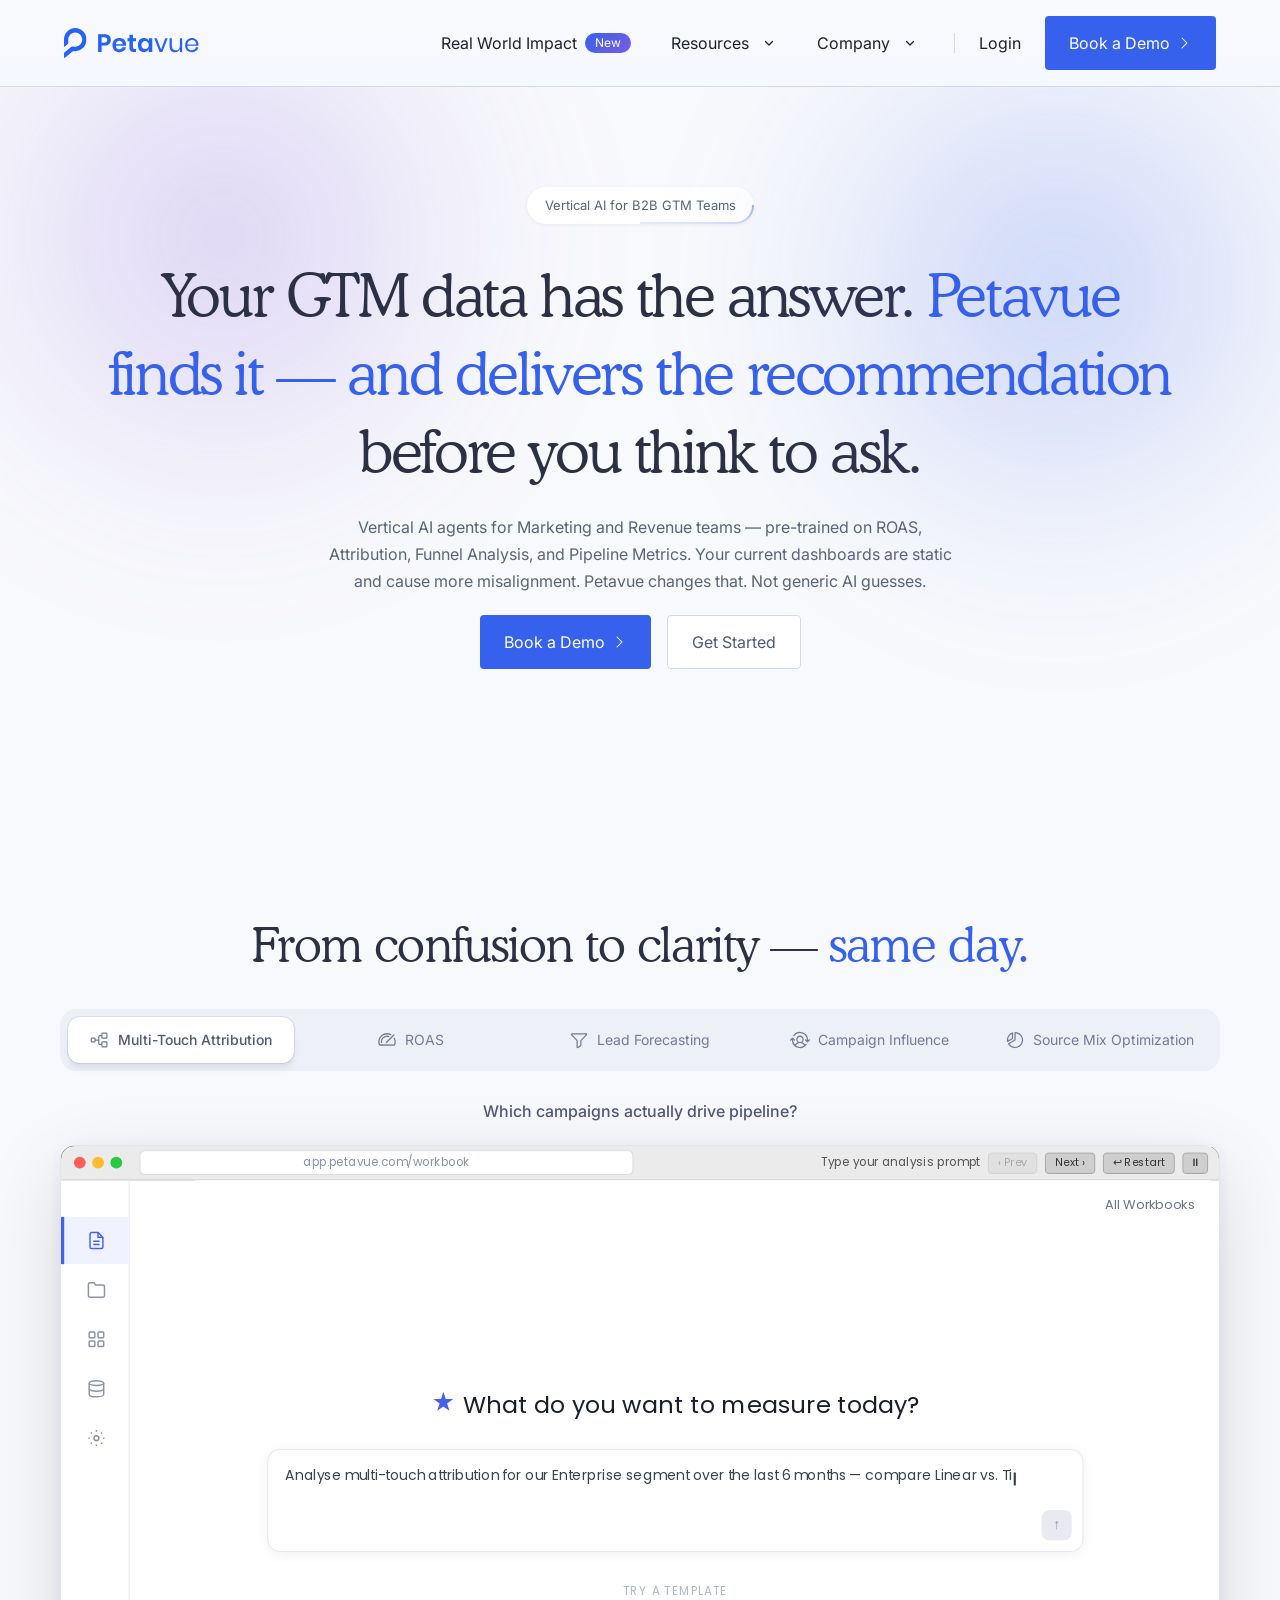
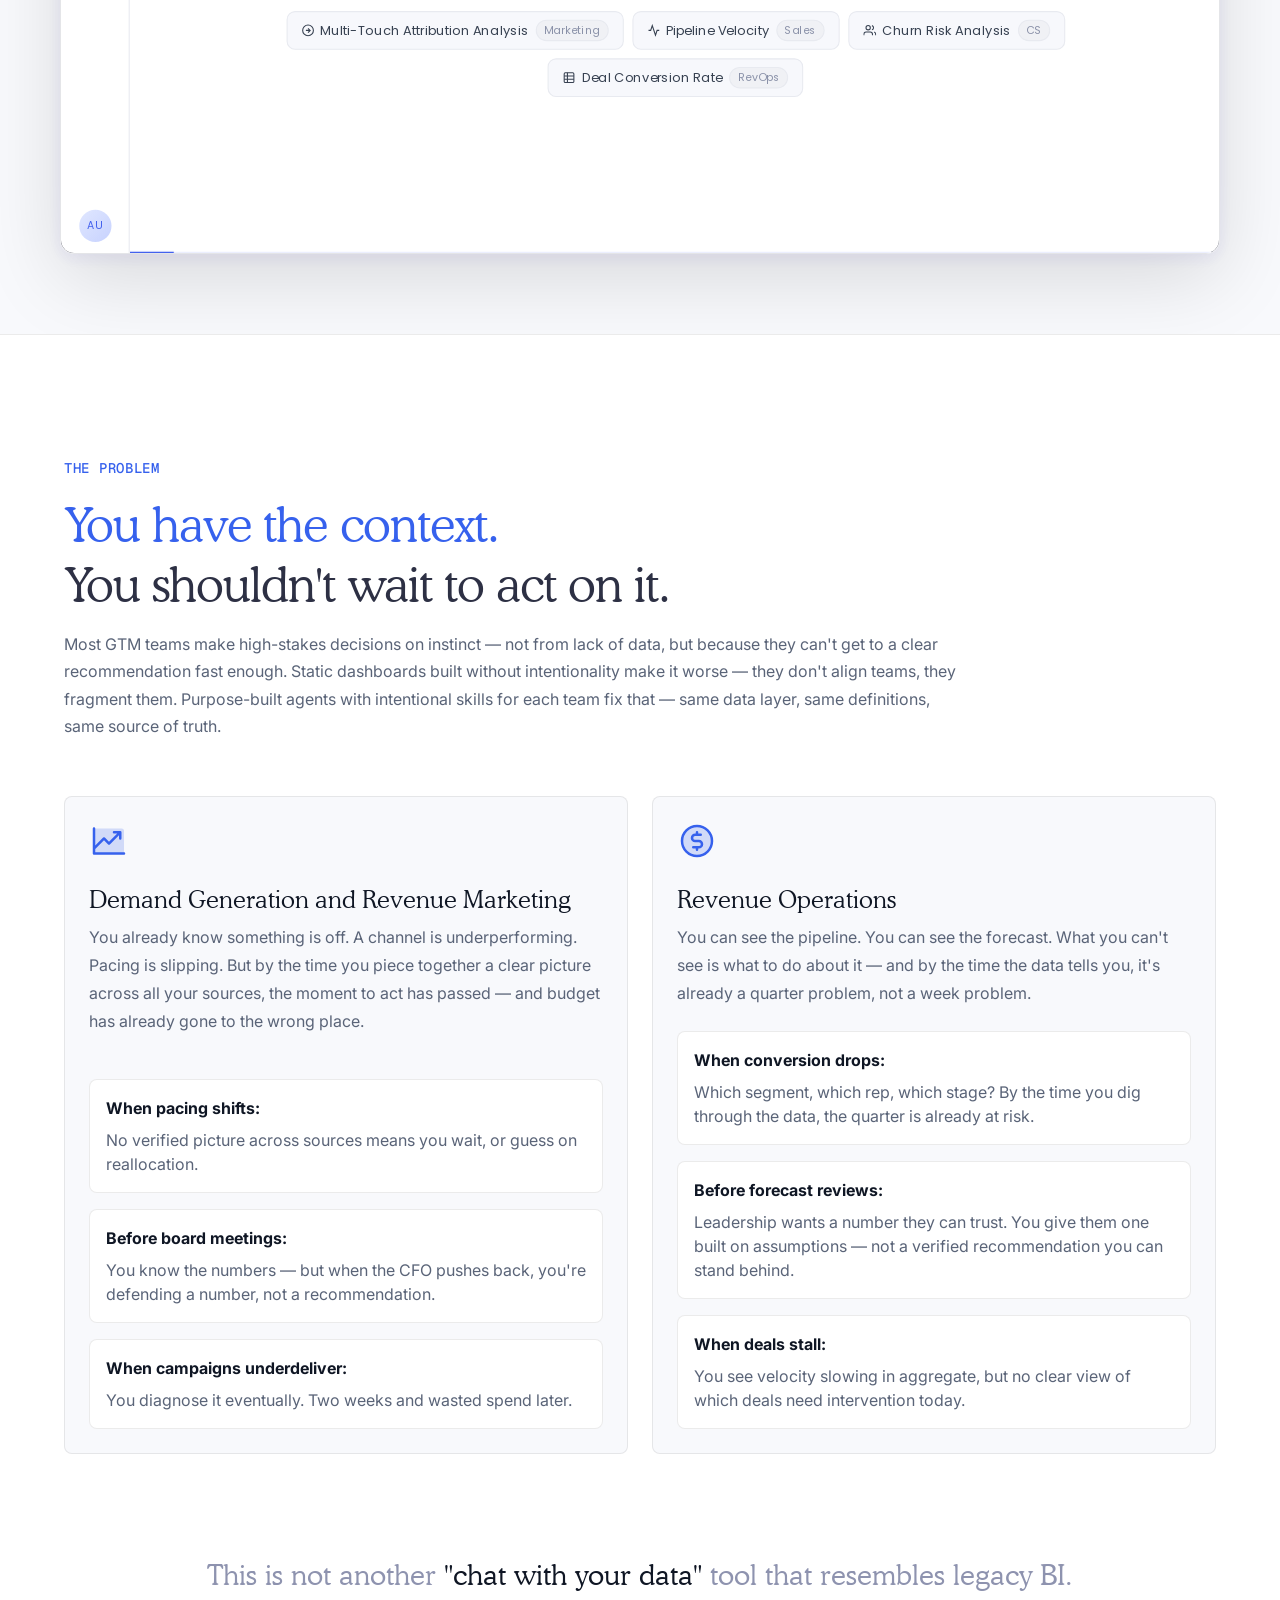
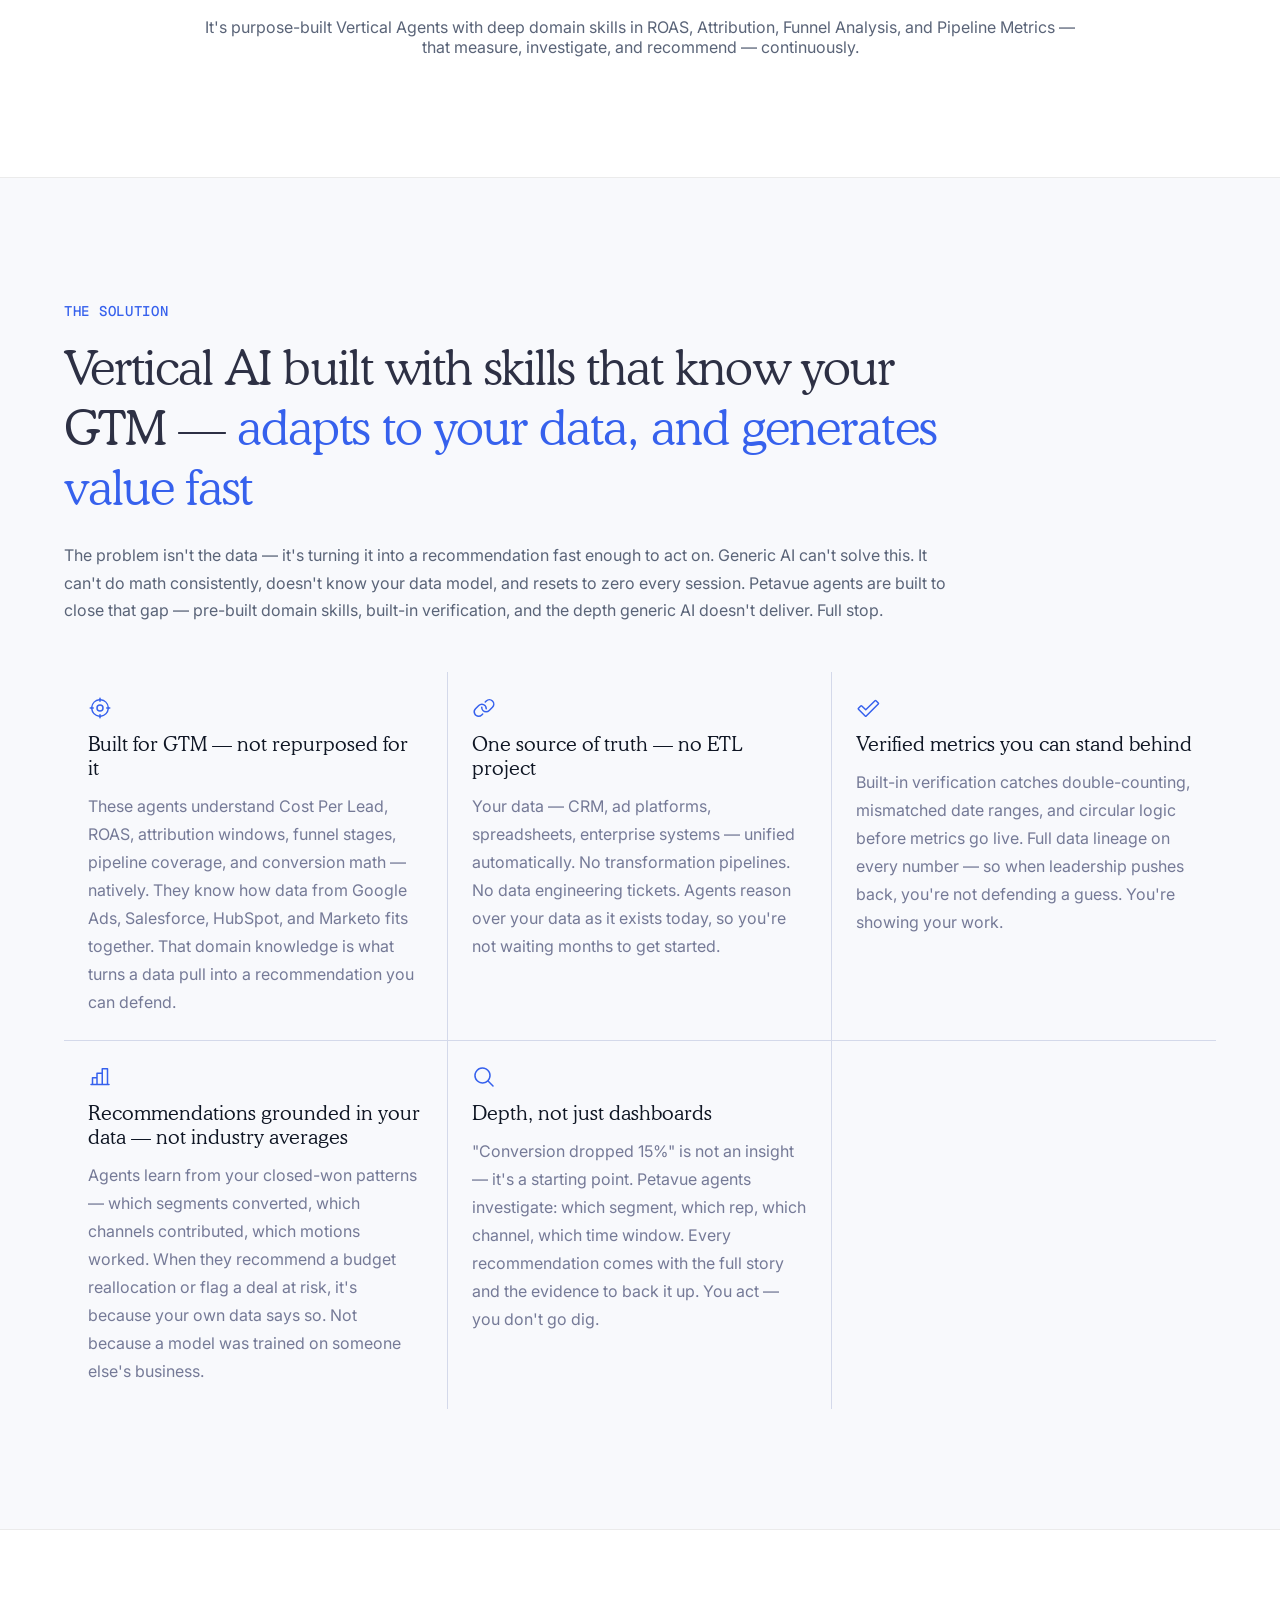
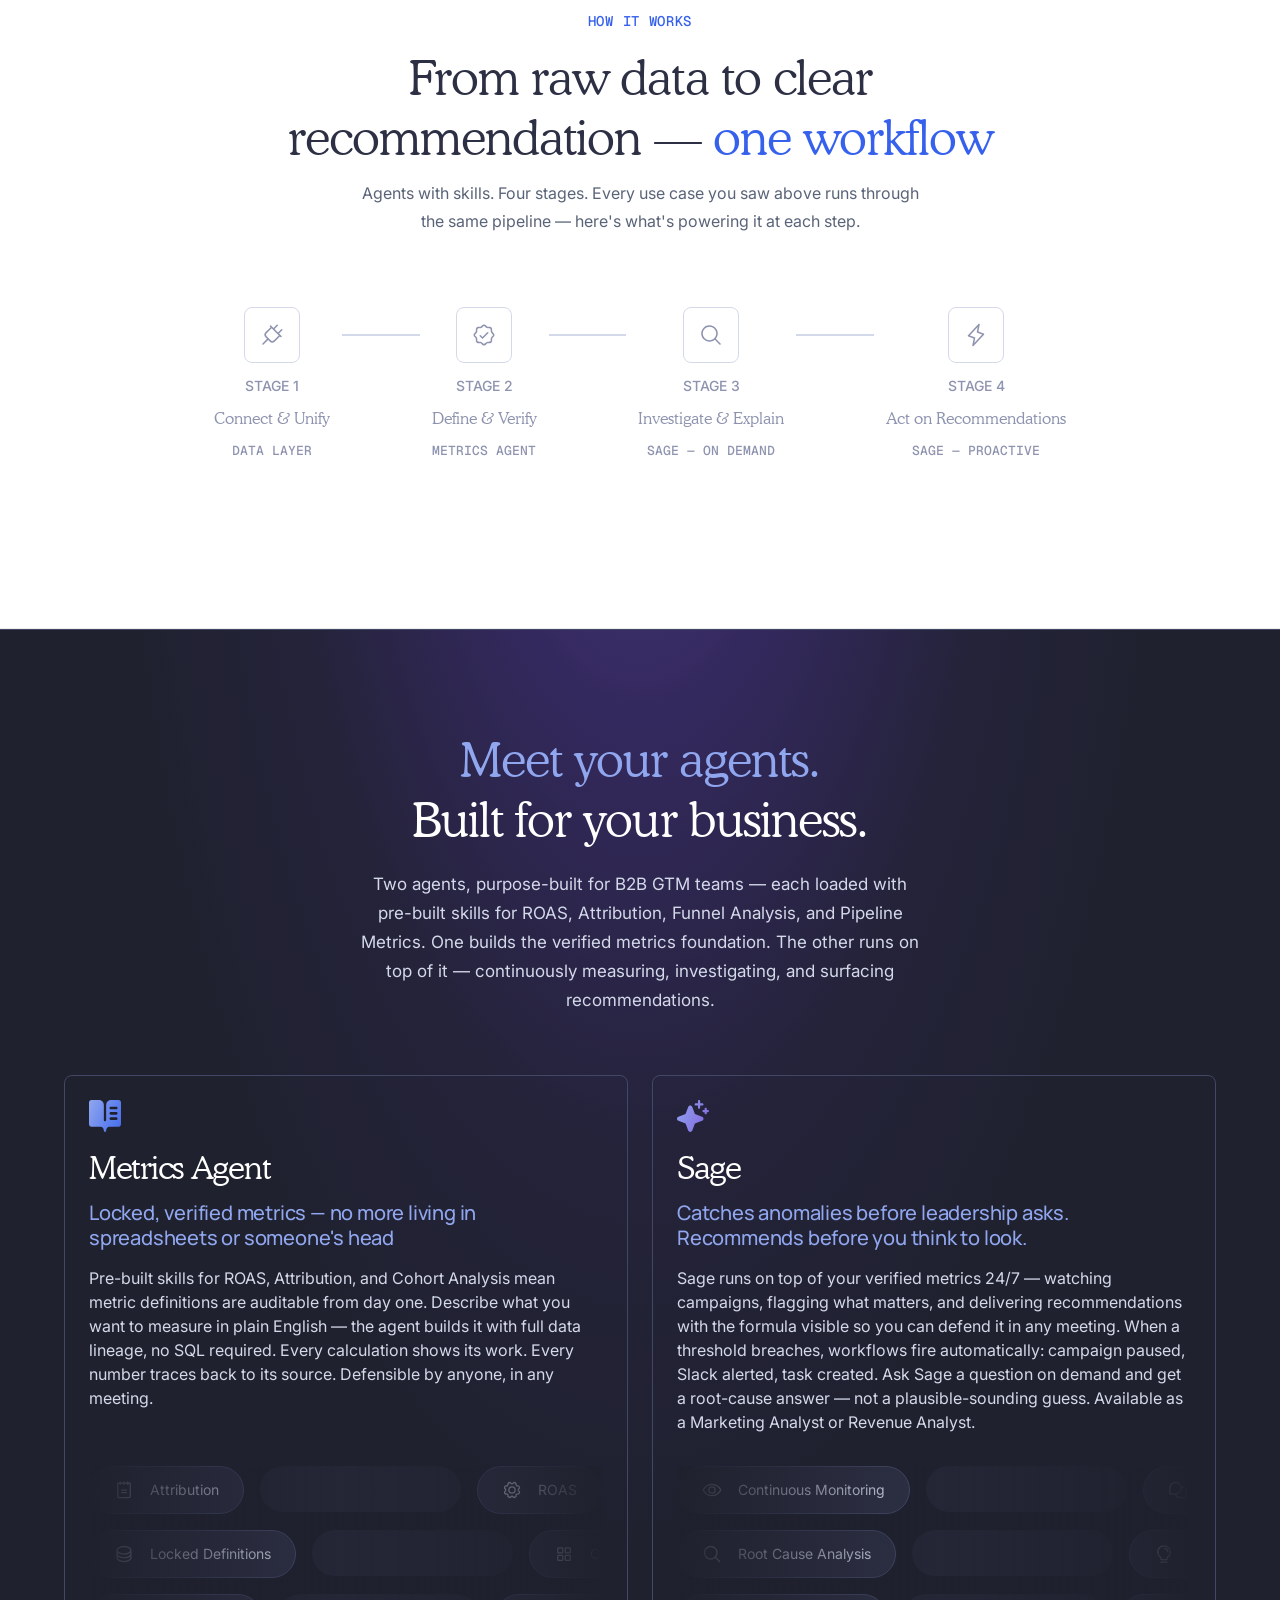
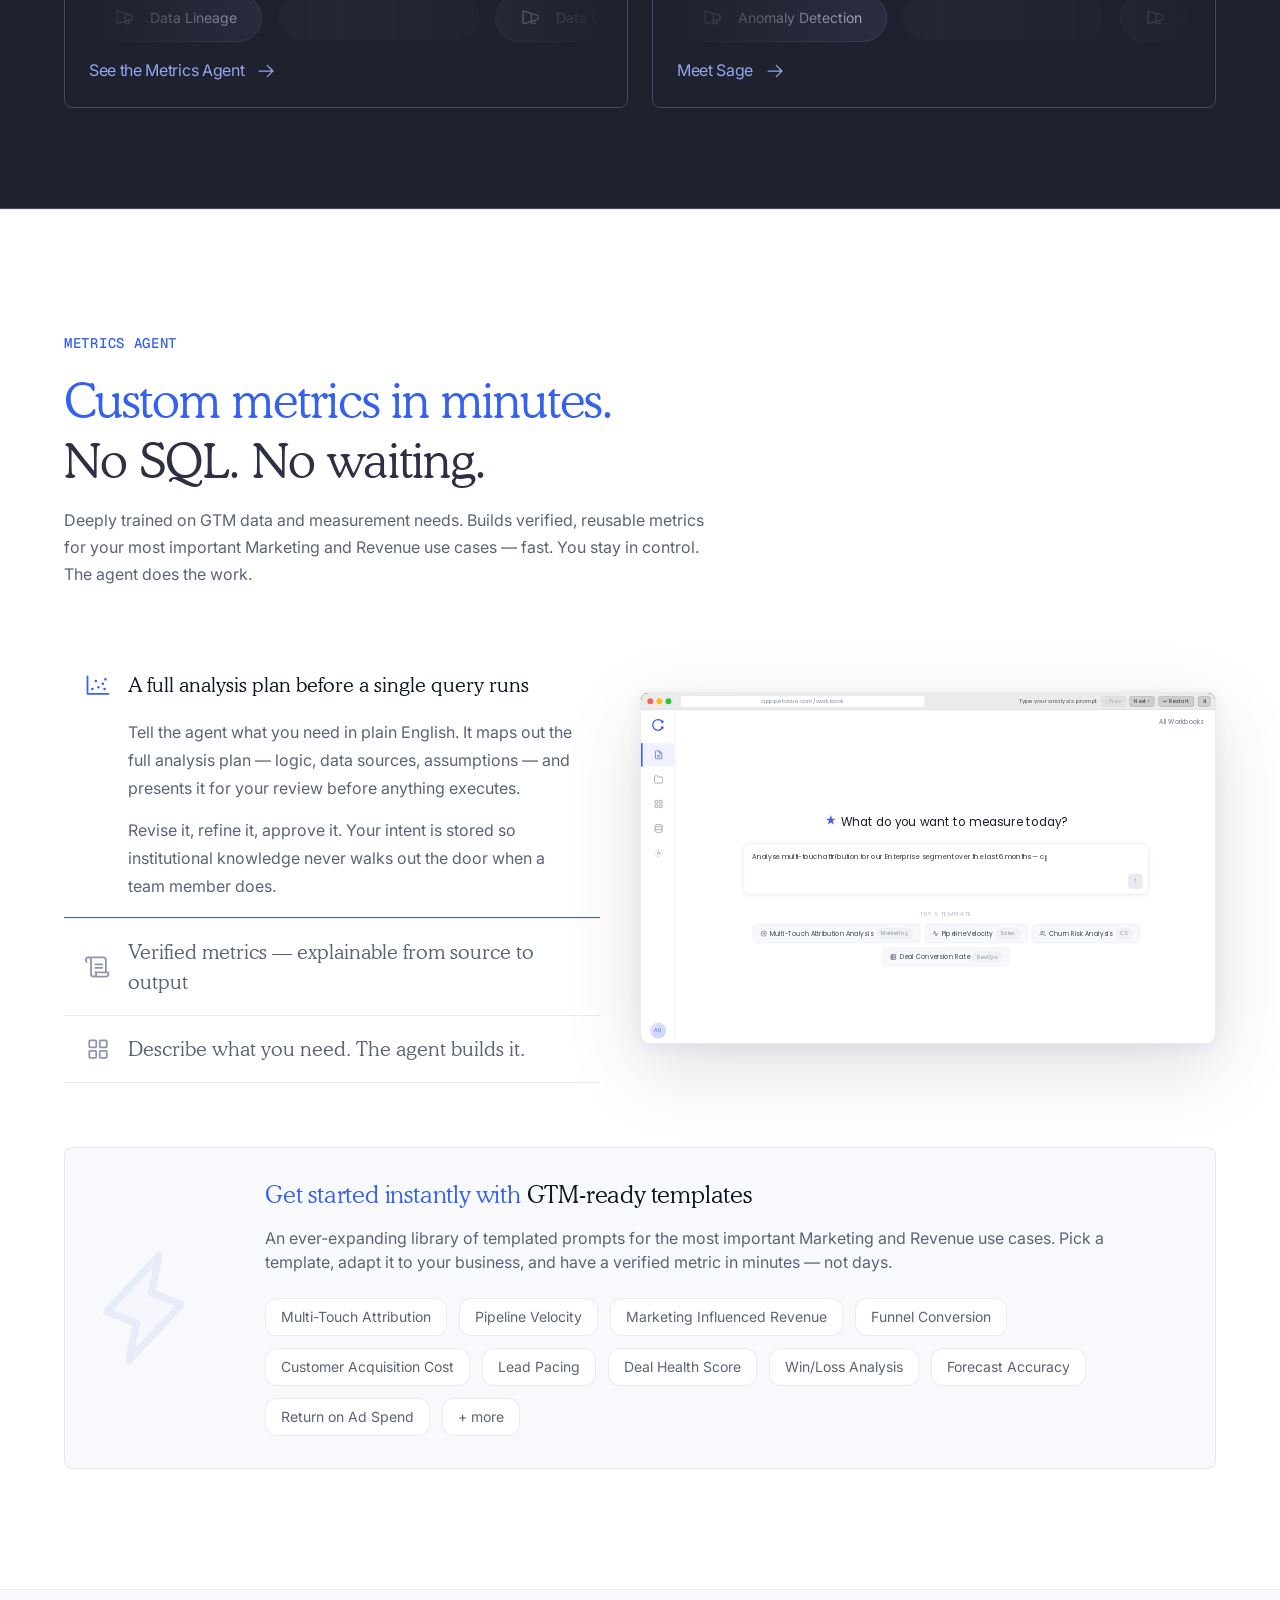
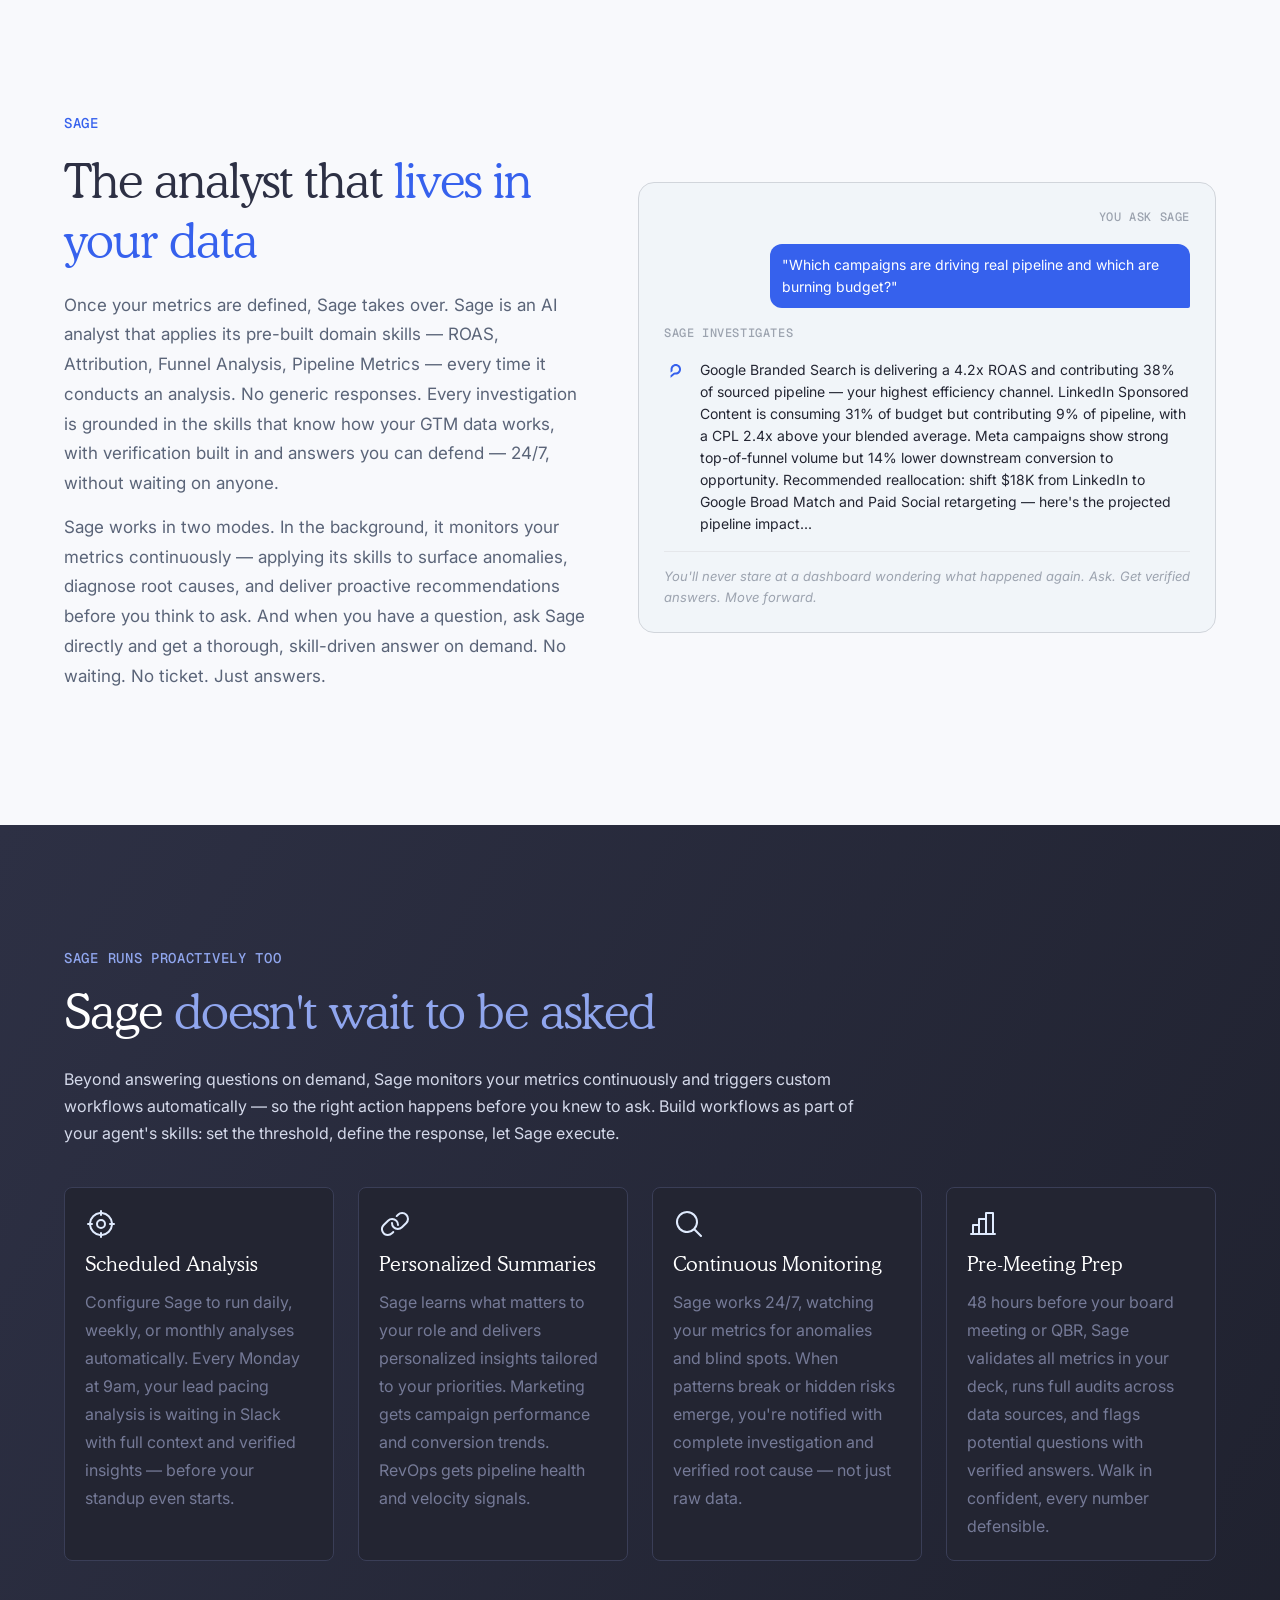
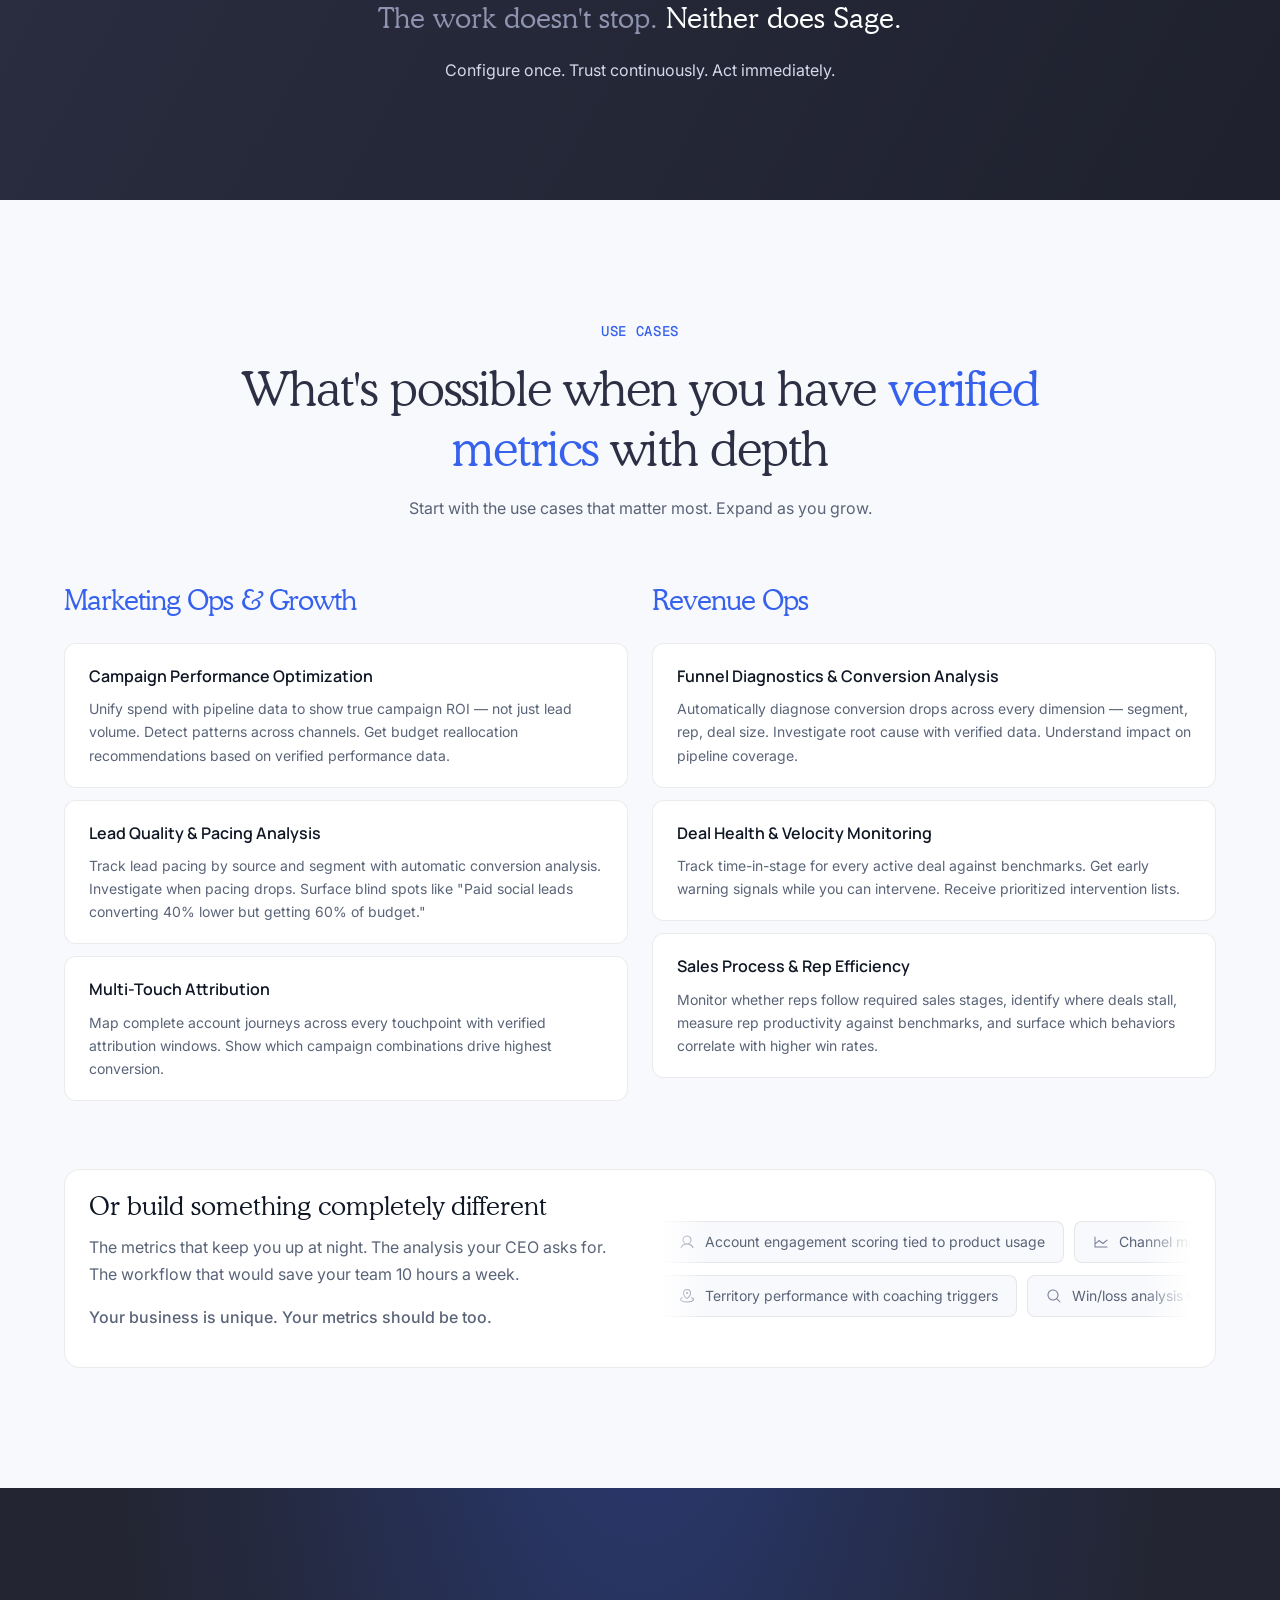
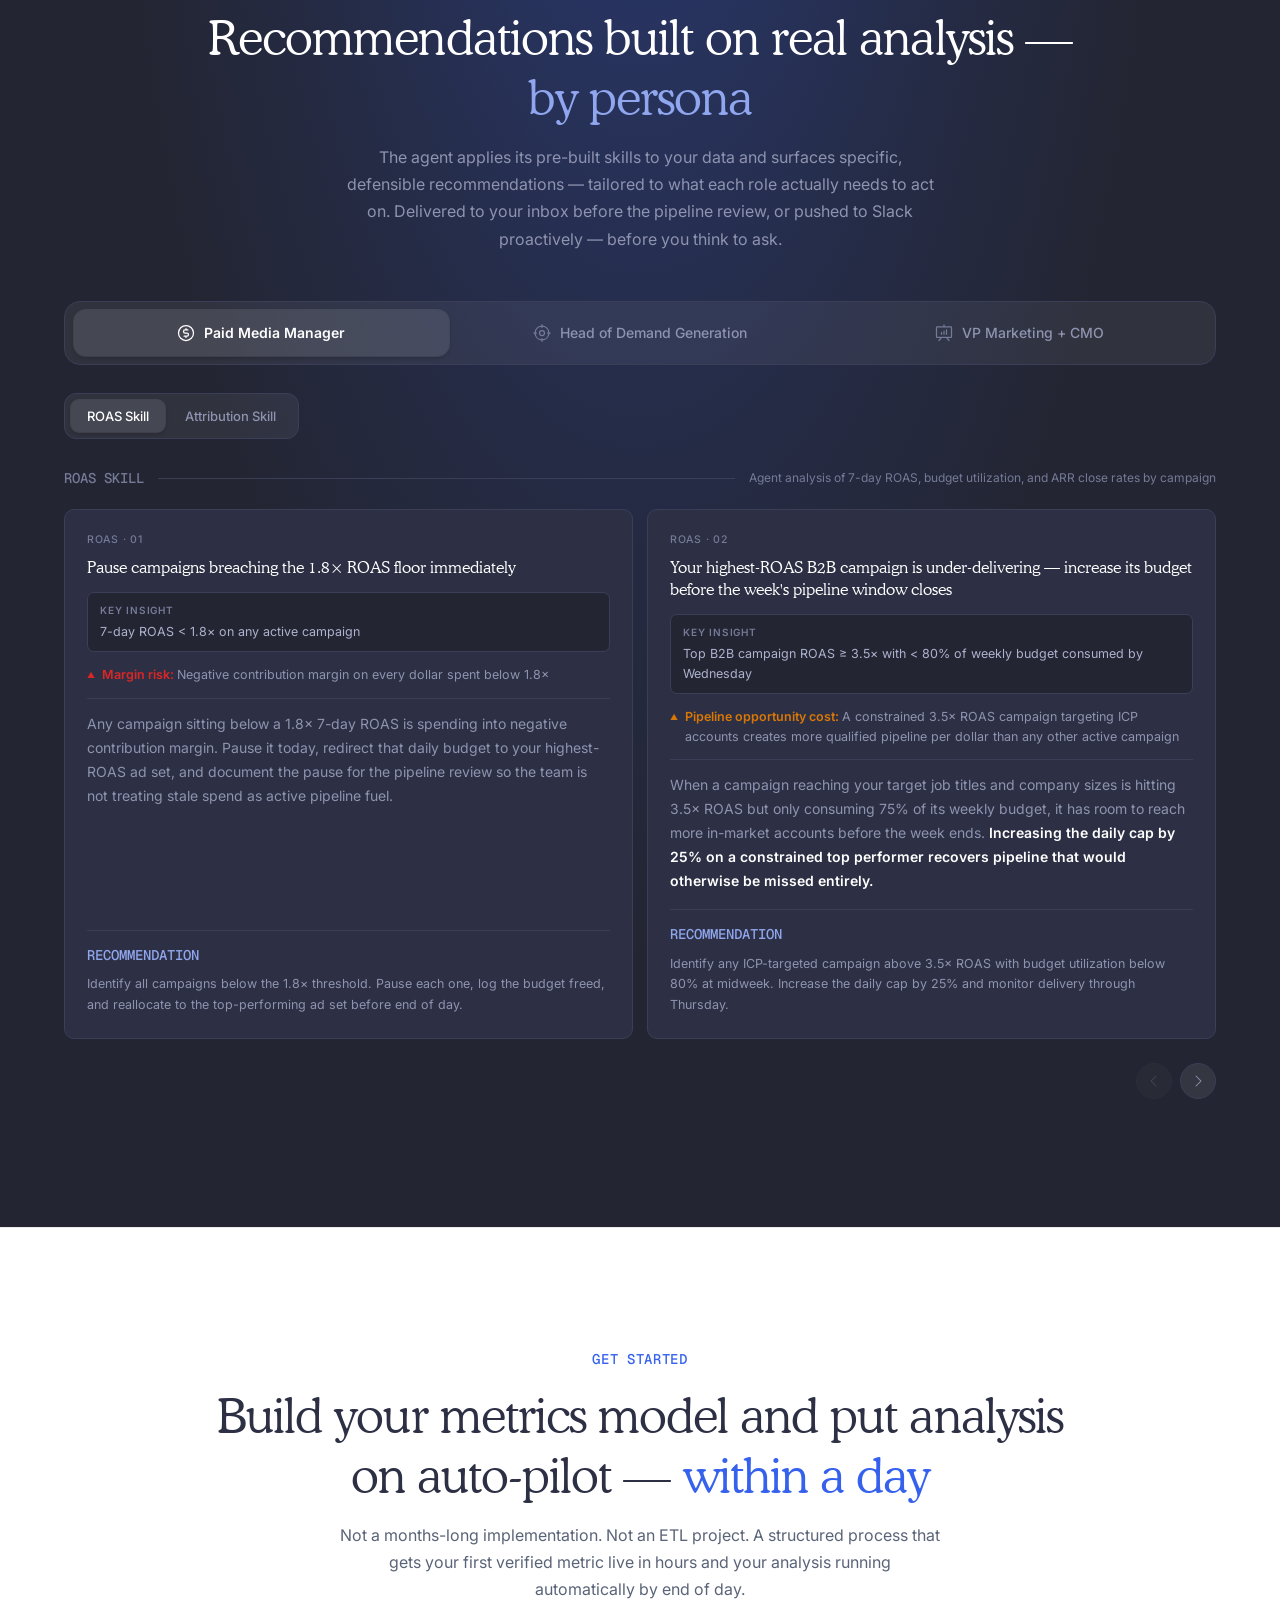
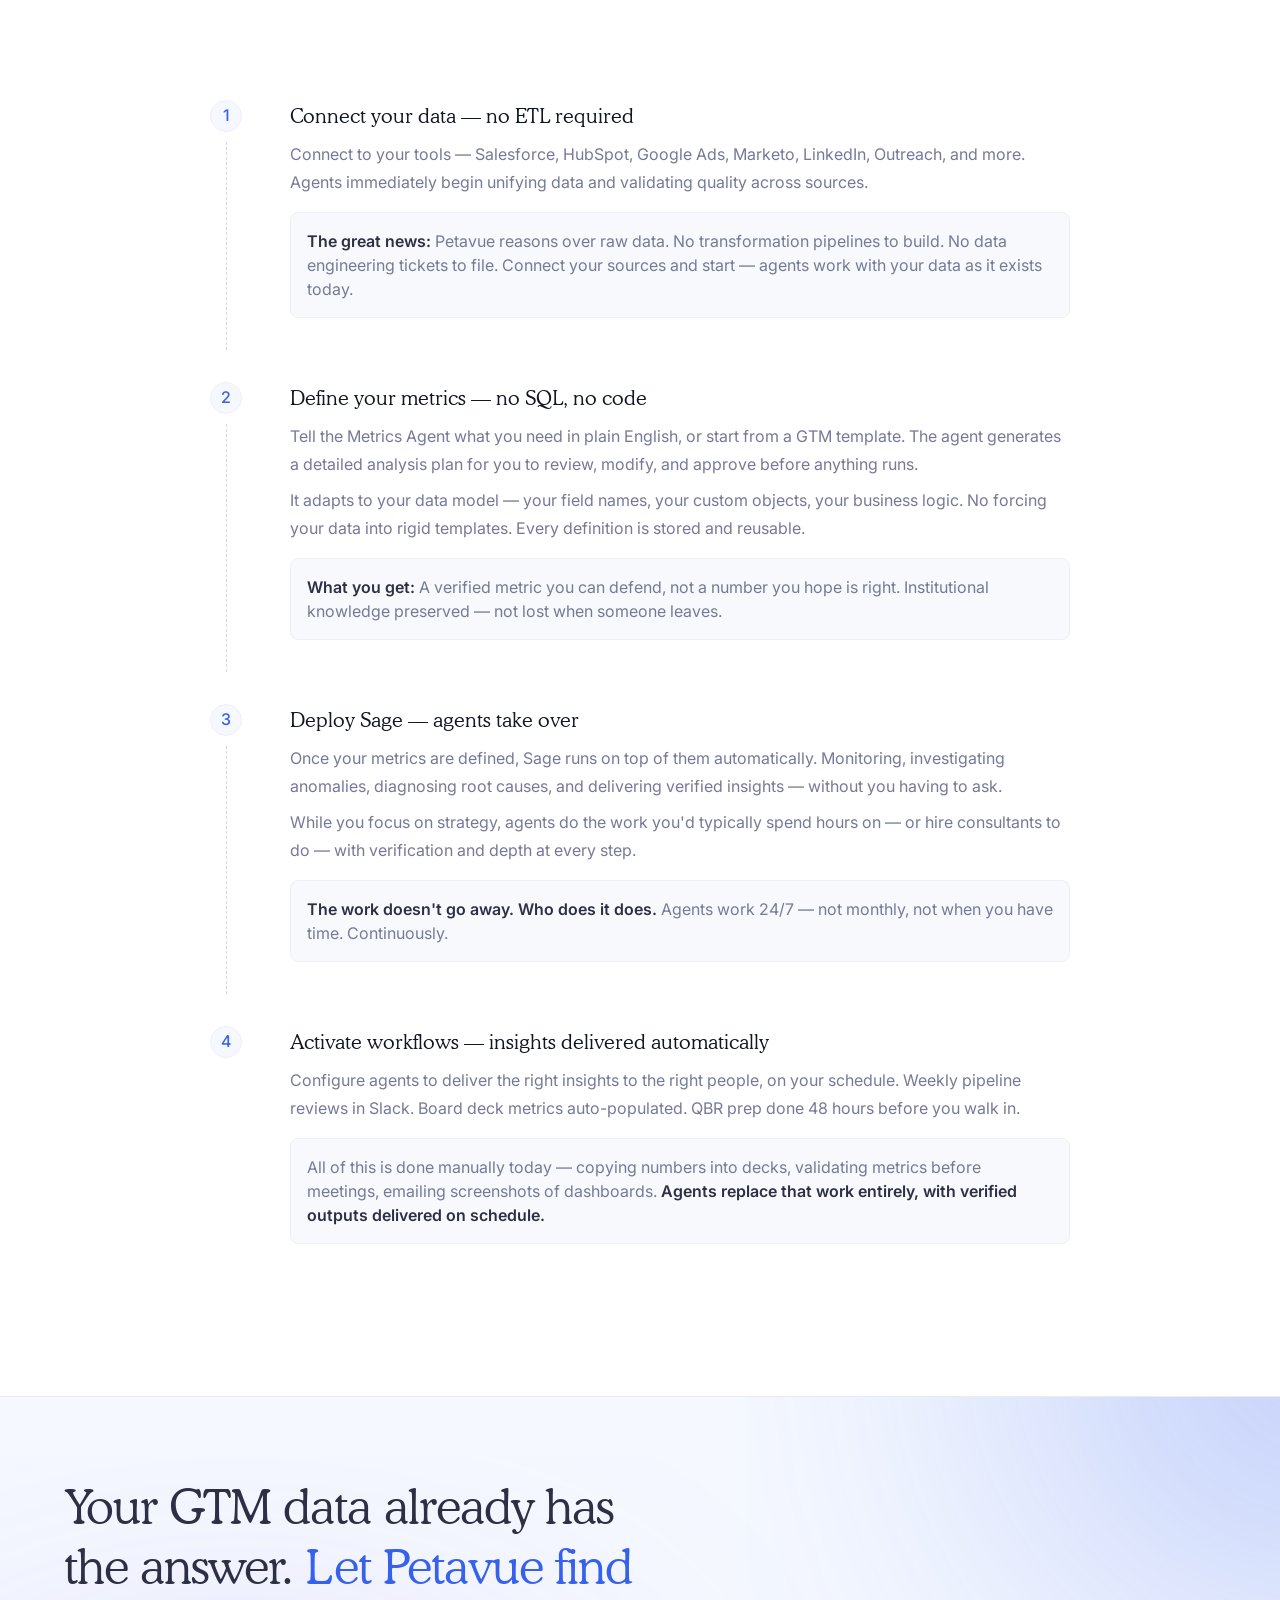
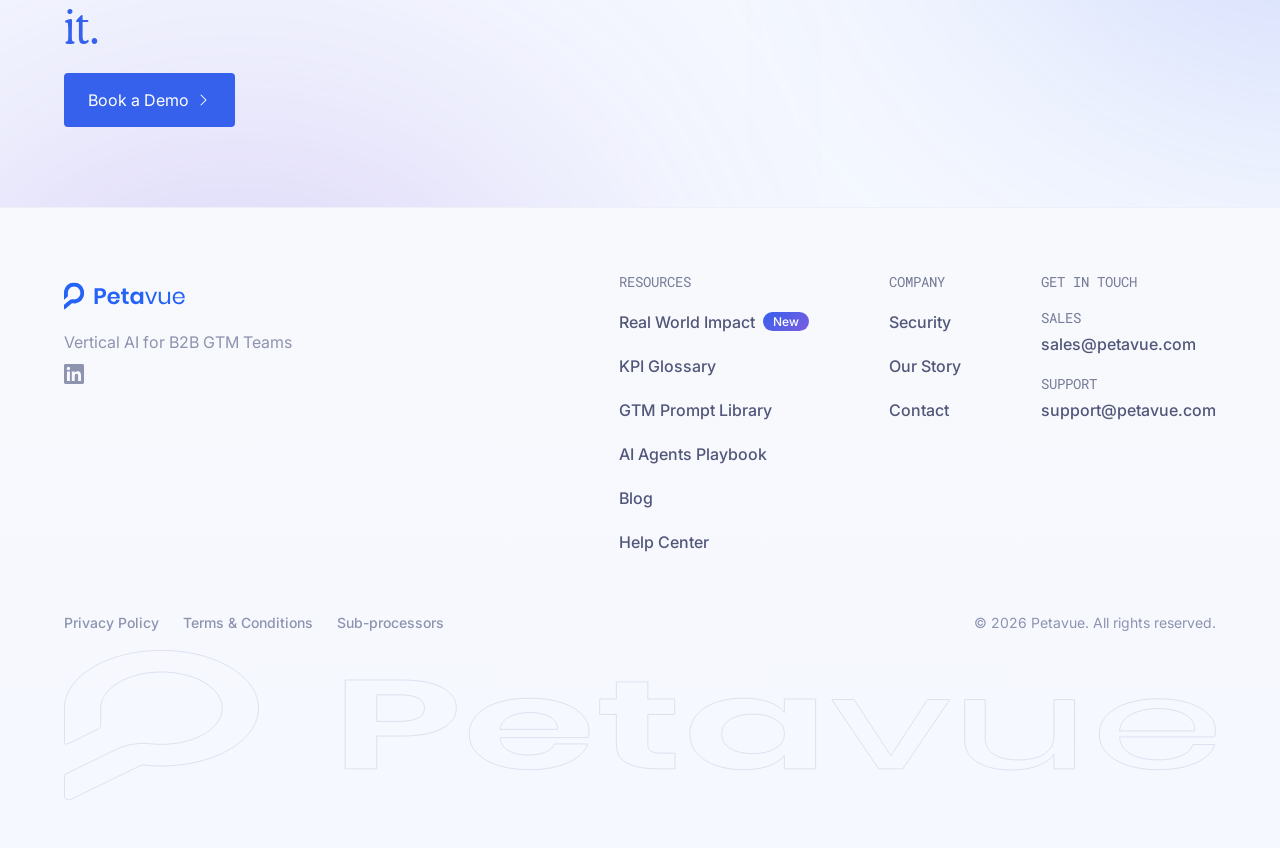
==== commit 376f6ca2: "remove CTA subtitle text Co-Authored-By: Claude Opus 4.6 (1M context) <noreply@anthropic.com>" ====
--- a/index.html
+++ b/index.html
@@ -1290,7 +1290,6 @@
   <div class="cta-inner">
     <div class="cta-content">
       <h2 class="section-heading" style="margin-bottom: 16px;">Your GTM data already has the answer. <span style="color: var(--color-primary-500);">Let Petavue find it.</span></h2>
-      <p class="cta-sub">Verified metrics, root-cause analysis, and clear recommendations — from your first login. No ETL project. No months of setup. Purpose-built agents with pre-trained skills for ROAS, Attribution, Funnel Analysis, and Pipeline Metrics.</p>
       <div class="cta-buttons">
         <a href="https://www.petavue.com/book-a-demo" class="btn-primary">Book a Demo <svg xmlns="http://www.w3.org/2000/svg" viewBox="0 0 256 256" fill="currentColor" width="16" height="16"><path d="M181.66,133.66l-80,80a8,8,0,0,1-11.32-11.32L164.69,128,90.34,53.66a8,8,0,0,1,11.32-11.32l80,80A8,8,0,0,1,181.66,133.66Z"/></svg></a>
       </div>
--- a/style/global.css
+++ b/style/global.css
@@ -1209,12 +1209,11 @@
   .footer {
     background: linear-gradient(to bottom, #f8f9fc, #f5f8ff);
     padding: 64px 5% 48px; position: relative; overflow: hidden;
-    width: 100%; max-width: 80rem; height: 100%;
-    margin-left: auto; margin-right: auto;
+    width: 100%;
   }
   .footer-content {
     display: flex; gap: 60px; align-items: flex-start; position: relative; z-index: 1;
-    width: 100%;
+    width: 100%; max-width: 80rem; margin-left: auto; margin-right: auto;
   }
   .footer-brand { flex: 1; }
   .footer-logo { display: flex; align-items: center; gap: 12px; height: 48px; margin-bottom: 8px; text-decoration: none; }
@@ -1257,6 +1256,7 @@
     display: flex; flex-wrap: wrap; gap: 24px; align-items: center;
     justify-content: space-between; padding-top: 32px; margin-top: 24px;
     position: relative; z-index: 1;
+    max-width: 80rem; margin-left: auto; margin-right: auto;
   }
   .footer-bottom-links {
     display: flex; gap: 24px; align-items: flex-start;
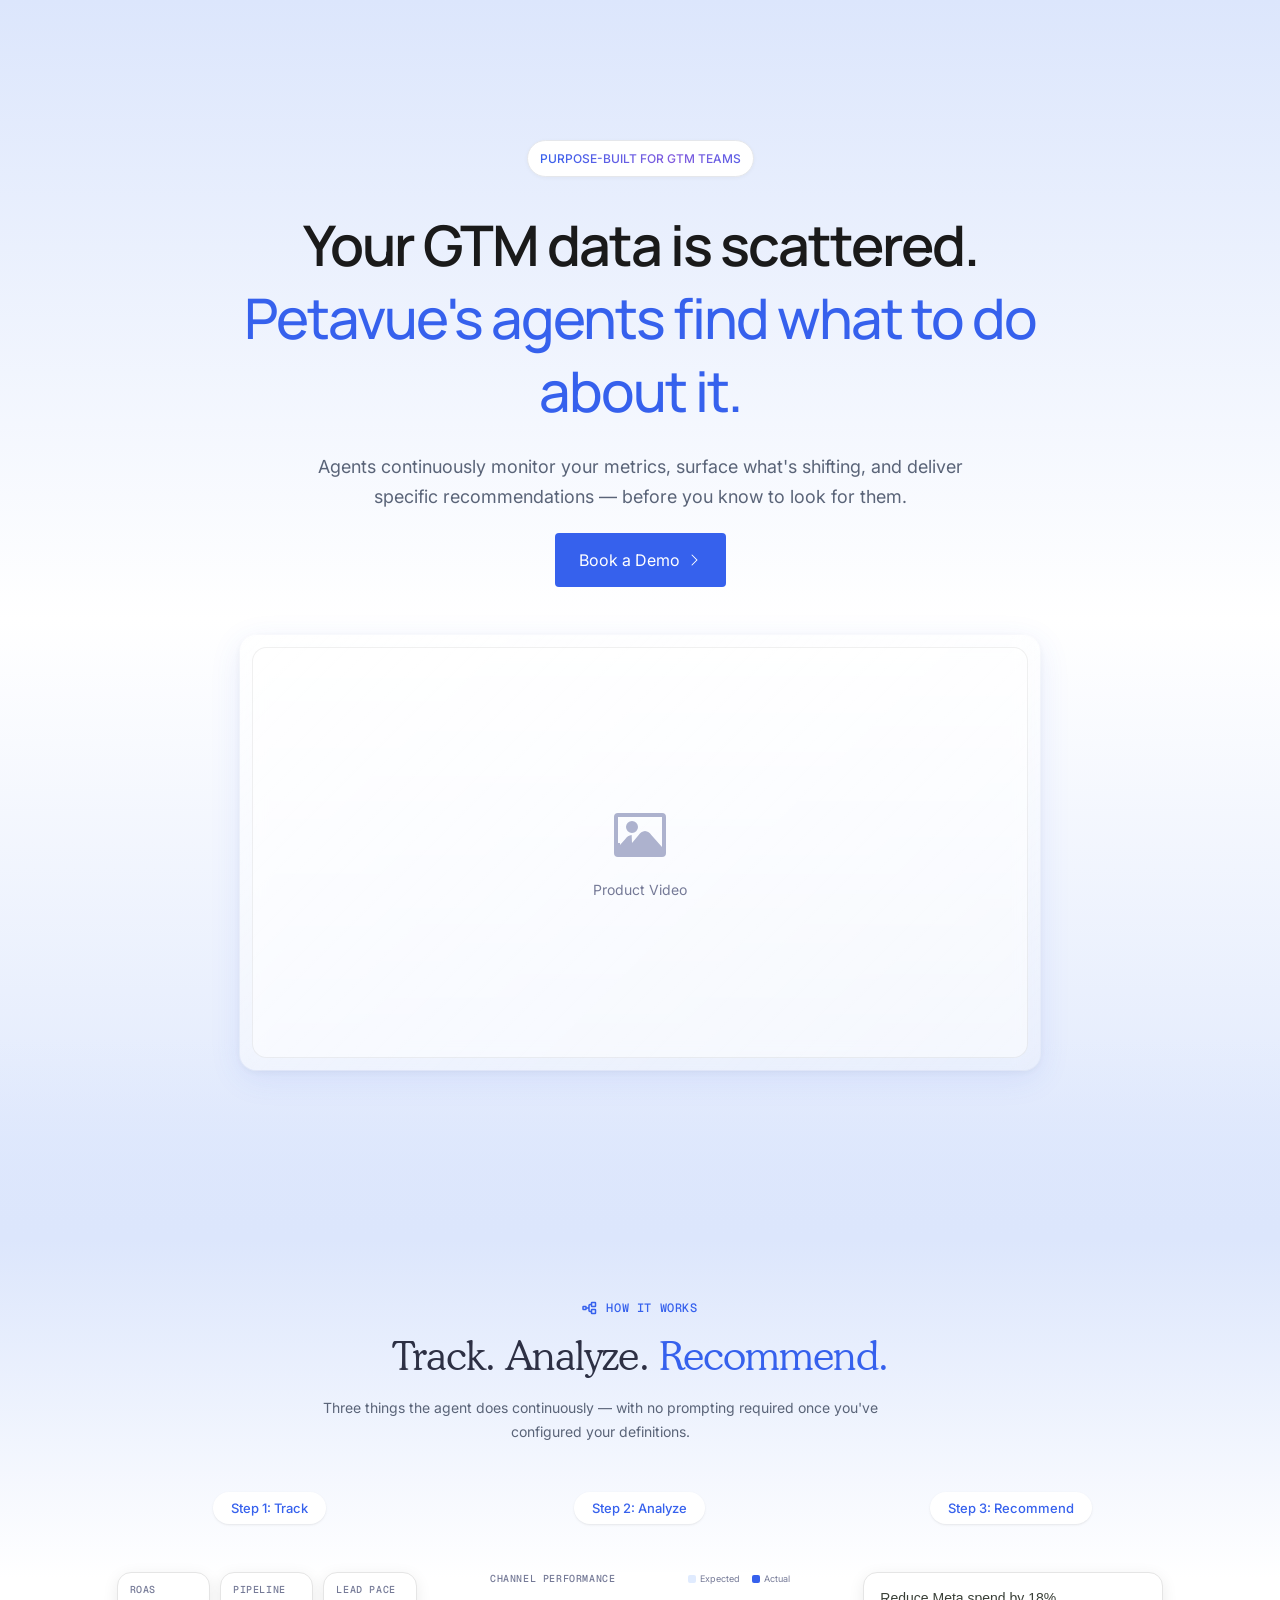
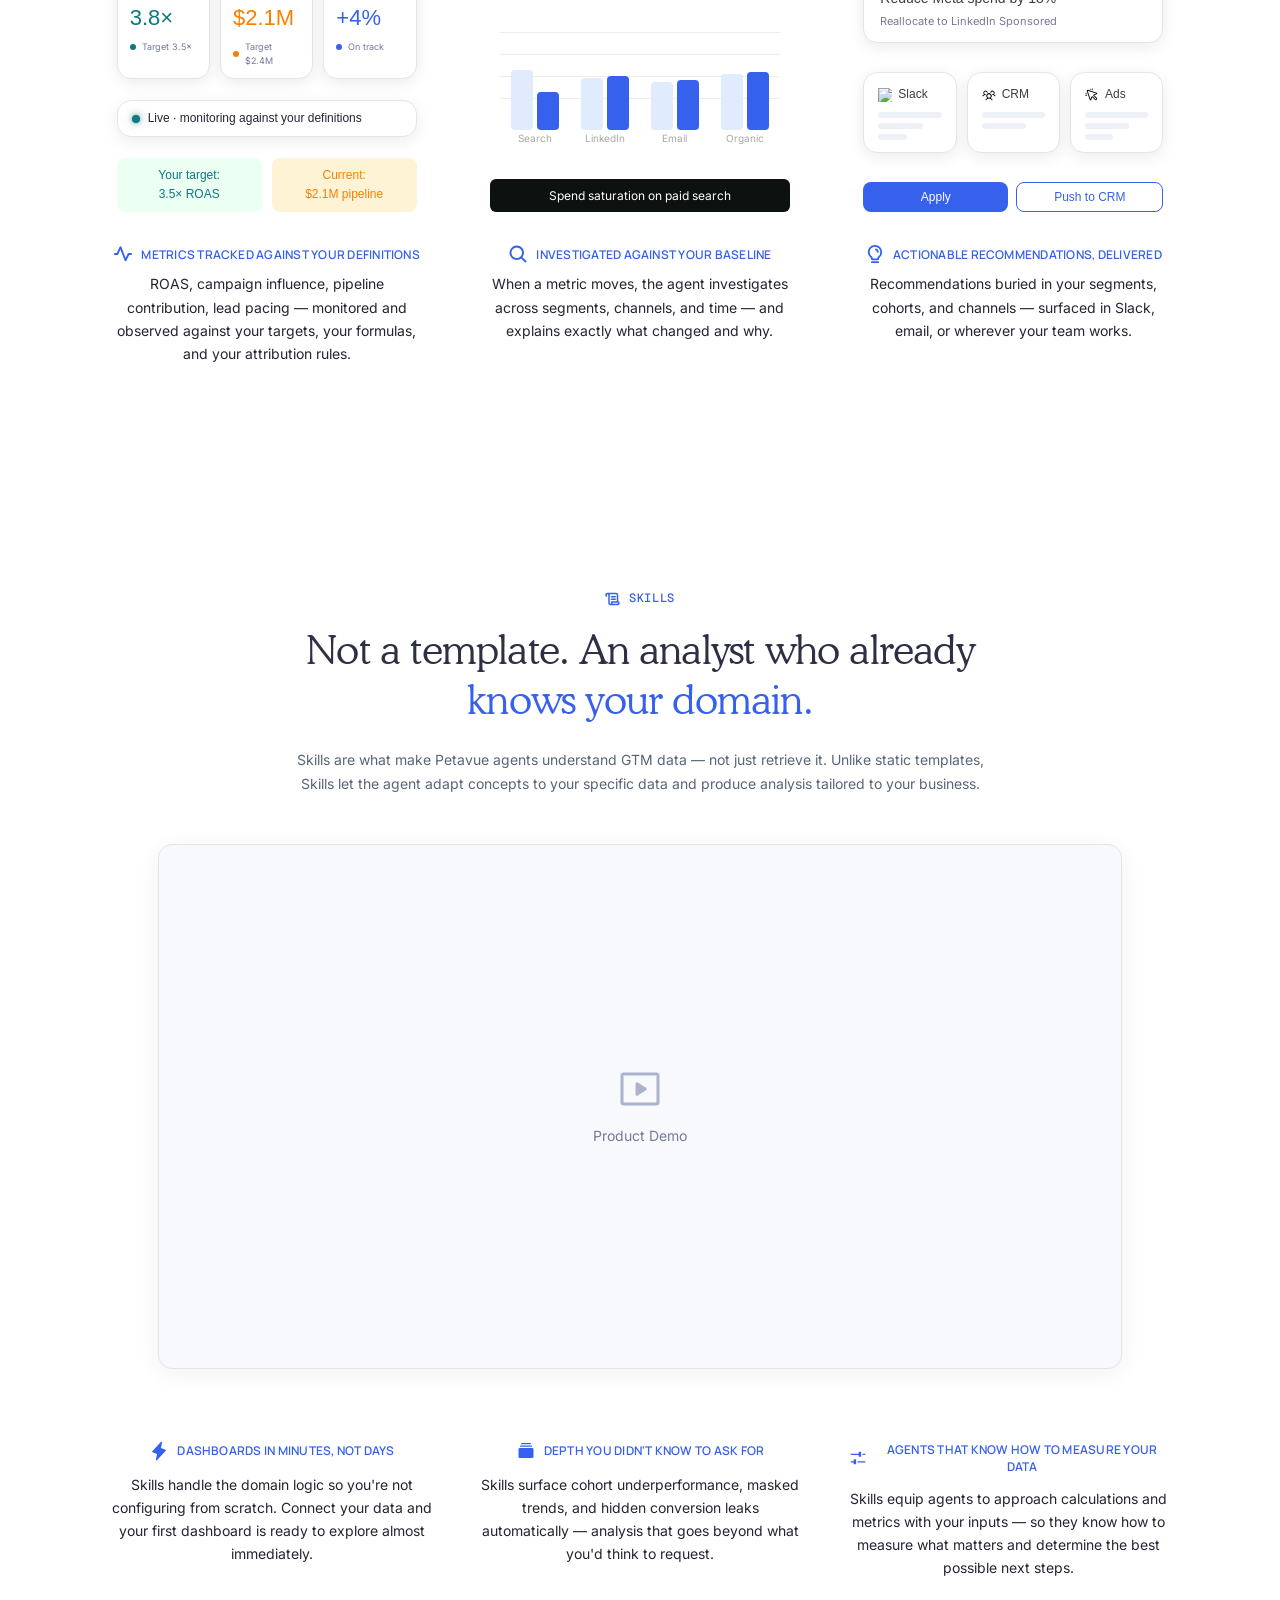
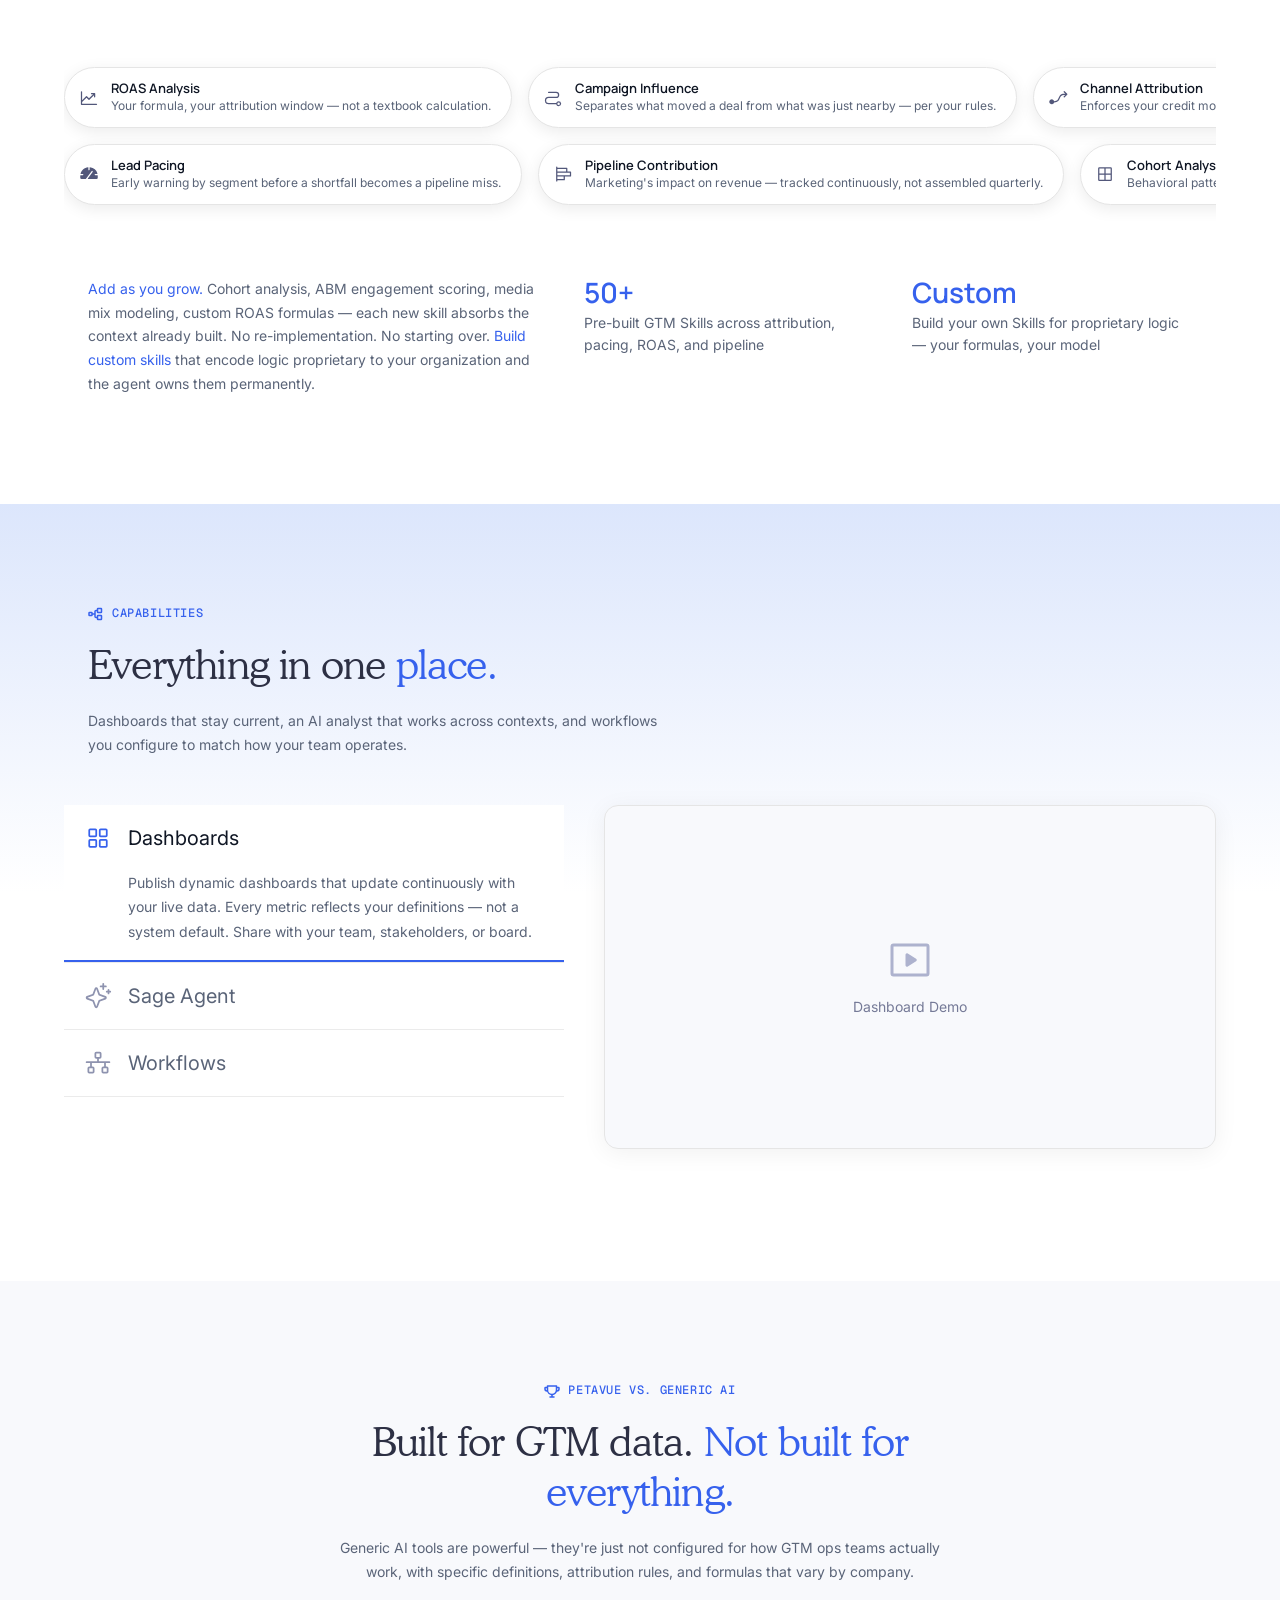
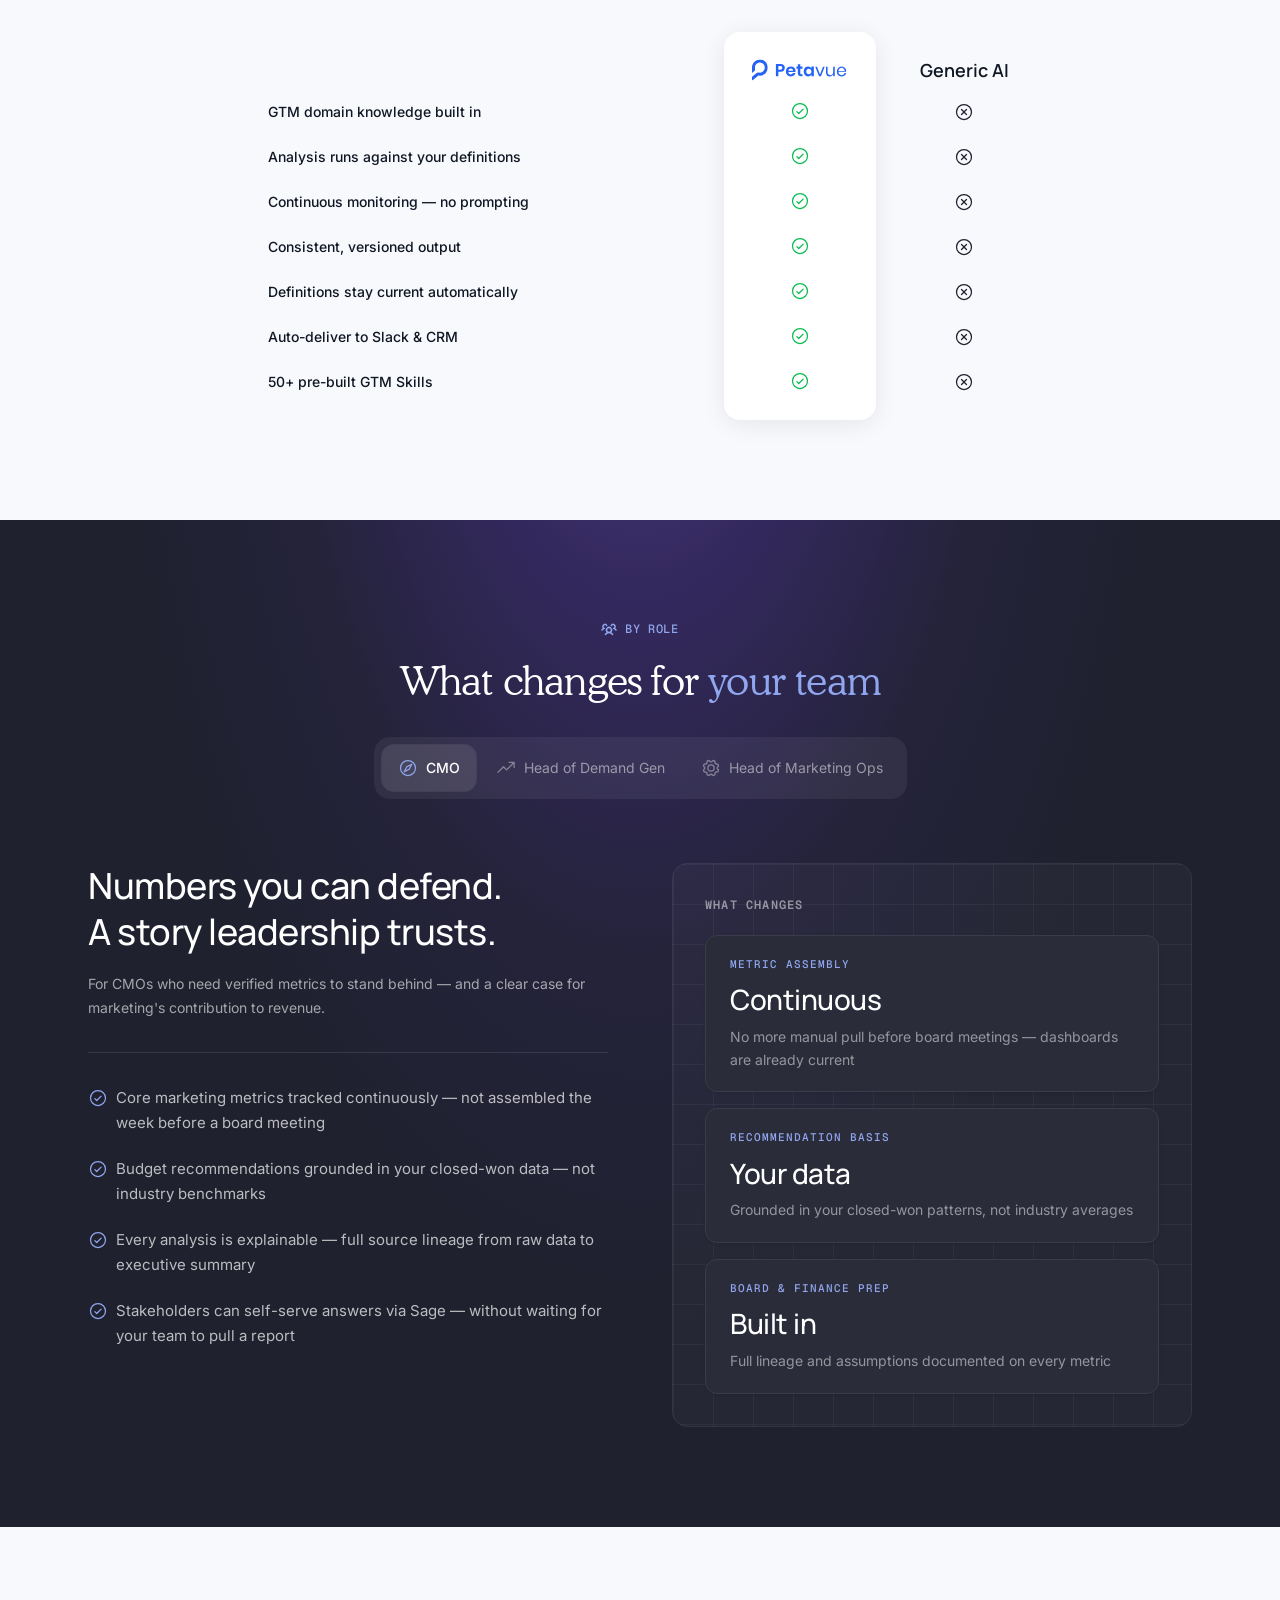
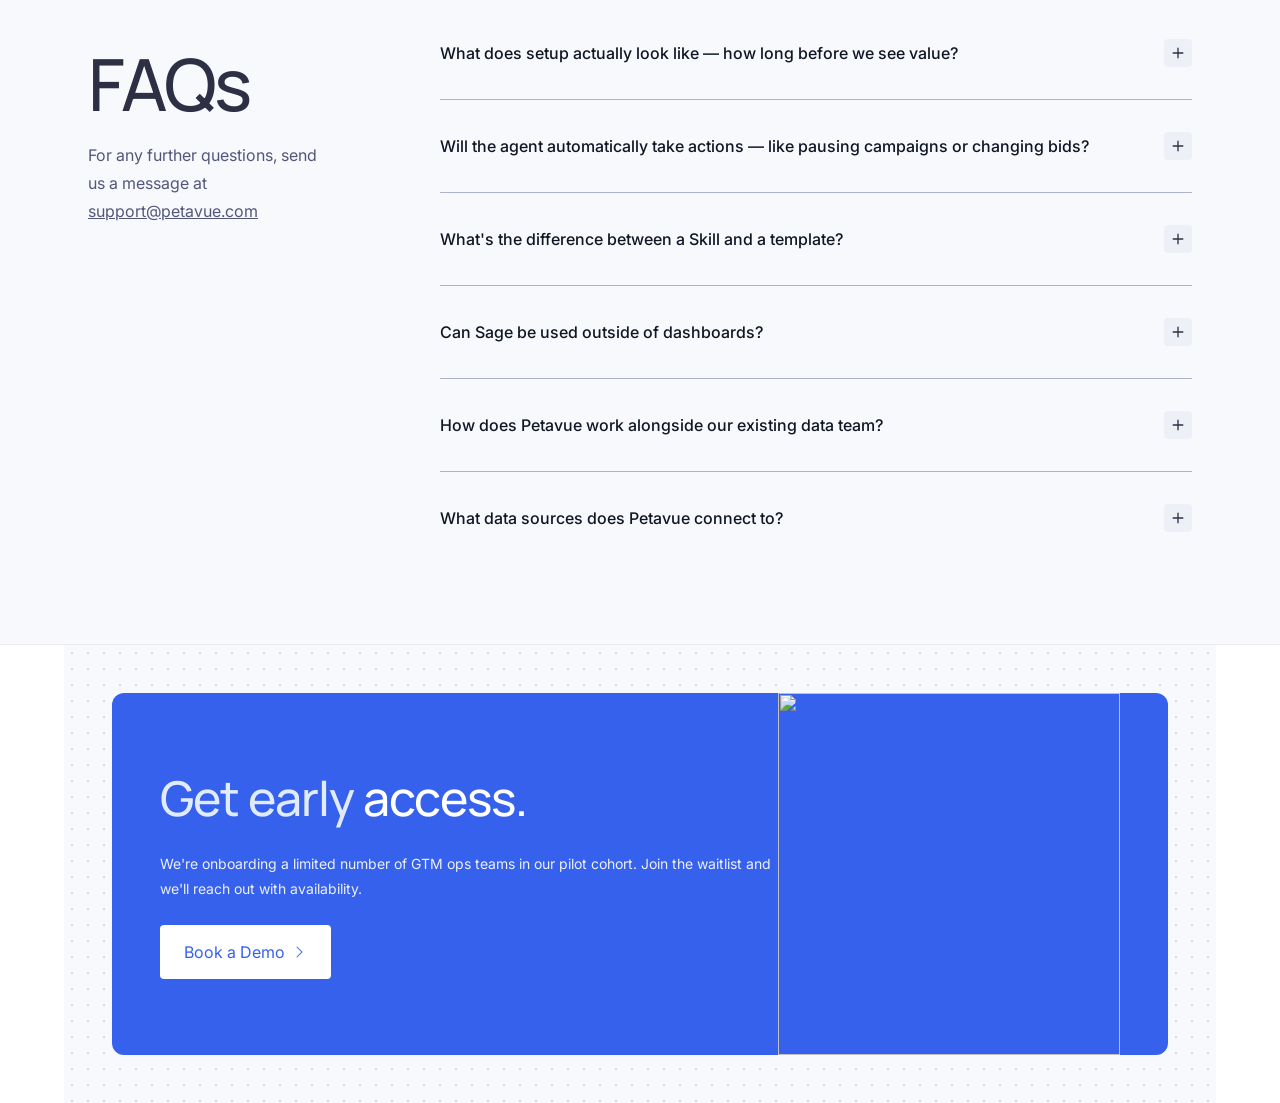
==== commit ce0dbc0e: "ui polish — 3-column matrix, video placeholder for skills, pill marquee fixes, line breaks in pills " ====
--- a/index.html
+++ b/index.html
@@ -3,1373 +3,1145 @@
 <head>
 <meta charset="UTF-8">
 <meta name="viewport" content="width=device-width, initial-scale=1.0">
-<title>Vertical AI for B2B GTM Teams</title>
-<meta name="description" content="Petavue uses vertical AI agents to analyze your GTM data and deliver recommendations before you ask—across ROAS, attribution, funnel, and pipeline metrics.">
-<meta property="og:title" content="Vertical AI for B2B GTM Teams">
-<meta property="og:description" content="Petavue uses vertical AI agents to analyze your GTM data and deliver recommendations before you ask—across ROAS, attribution, funnel, and pipeline metrics.">
+<title>AI Agents for Marketing Teams | Petavue</title>
+<meta name="description" content="Petavue agents analyze your marketing data deeply — ROAS, campaign influence, pipeline contribution — and turn it into specific recommendations your team can act on immediately.">
+<meta property="og:title" content="AI Agents for Marketing Teams | Petavue">
+<meta property="og:description" content="Petavue agents analyze your marketing data deeply — ROAS, campaign influence, pipeline contribution — and turn it into specific recommendations your team can act on immediately.">
 <meta property="og:image" content="https://www.petavue.com/assets/og-image.png">
 <meta property="og:type" content="website">
-<meta property="og:url" content="https://www.petavue.com">
+<meta property="og:url" content="https://www.petavue.com/marketing">
 <meta name="twitter:card" content="summary_large_image">
-<meta name="twitter:title" content="Vertical AI for B2B GTM Teams">
-<meta name="twitter:description" content="Petavue uses vertical AI agents to analyze your GTM data and deliver recommendations before you ask—across ROAS, attribution, funnel, and pipeline metrics.">
+<meta name="twitter:title" content="AI Agents for Marketing Teams | Petavue">
+<meta name="twitter:description" content="Petavue agents analyze your marketing data deeply — ROAS, campaign influence, pipeline contribution — and turn it into specific recommendations your team can act on immediately.">
 <meta name="twitter:image" content="https://www.petavue.com/assets/og-image.png">
 <link rel="icon" href="assets/favicon.svg" type="image/svg+xml">
 <link rel="apple-touch-icon" href="assets/apple-touch-icon.png">
 <link rel="stylesheet" href="style/colorography.css">
 <link rel="stylesheet" href="style/global.css">
-<link href="https://fonts.googleapis.com/css2?family=DM+Sans:ital,opsz,wght@0,9..40,300;0,9..40,400;0,9..40,500;0,9..40,600;0,9..40,700&family=PT+Serif:ital,wght@0,400;0,700;1,400;1,700&family=Inter:wght@400;500;600;700&family=Poppins:wght@400;600&family=Manrope:wght@400;500;600;700&family=Roboto+Mono:wght@400;500&family=Geist+Mono:wght@400;500;600&display=swap" rel="stylesheet">
+<link rel="stylesheet" href="style/marketing.css">
+<link href="https://fonts.googleapis.com/css2?family=DM+Sans:ital,opsz,wght@0,9..40,300;0,9..40,400;0,9..40,500;0,9..40,600;0,9..40,700&family=Inter:opsz,wght@14..32,300;14..32,400;14..32,500;14..32,600;14..32,700&family=Manrope:wght@300;400;500;600;700&family=Poppins:wght@400;600&family=Roboto+Mono:wght@400;500&family=Geist+Mono:wght@400;500;600&display=swap" rel="stylesheet">
 </head>
 <body>
 
-<!-- SECTION 1: NAV -->
-<!-- NAVBAR — navbar_component w-nav -->
-<div class="navbar_component w-nav" role="banner">
-  <div class="navbar_container">
-    <!-- Logo -->
-    <a href="/" class="navbar_logo-link">
-      <img src="assets/petavue-icon.svg" alt="Petavue" class="navbar_logo">
-    </a>
-
-    <!-- Menu -->
-    <nav class="navbar_menu" role="navigation">
-      <div class="navbar_menu-links">
-
-        <!-- Real World Impact -->
-        <a href="https://www.petavue.com/real-world" class="link_button">
-          <span>Real World Impact</span>
-          <span class="badge-new">New</span>
-        </a>
-
-        <!-- Resources Dropdown -->
-        <div class="navbar_dropdown" data-dropdown>
-          <button class="navbar_dropdown-toggle" aria-expanded="false">
-            <span>Resources</span>
-            <div class="navbar_dropdown-icon">
-              <svg xmlns="http://www.w3.org/2000/svg" fill="none" viewBox="0 0 24 24" stroke="currentColor" stroke-width="2.5"><path stroke-linecap="round" stroke-linejoin="round" d="M19 9l-7 7-7-7"/></svg>
-            </div>
+<!-- NAVBAR (loaded by components.js) -->
+<div id="navbar-placeholder"></div>
+
+<!-- HERO -->
+<section class="mktg-hero" id="how-it-works">
+  <div class="mktg-hero-inner">
+    <div class="hero-badge"><span class="hero-badge-text">Purpose-built for GTM teams</span></div>
+    <h1>Your GTM data is scattered. <em>Petavue's agents find what to do about it.</em></h1>
+
+    <p class="subtitle">Agents continuously monitor your metrics, surface what's shifting, and deliver specific recommendations — before you know to look for them.</p>
+
+    <div class="hero-ctas">
+      <a href="https://www.petavue.com/book-a-demo" class="btn-primary">Book a Demo <svg xmlns="http://www.w3.org/2000/svg" viewBox="0 0 256 256" fill="currentColor" width="16" height="16"><path d="M181.66,133.66l-80,80a8,8,0,0,1-11.32-11.32L164.69,128,90.34,53.66a8,8,0,0,1,11.32-11.32l80,80A8,8,0,0,1,181.66,133.66Z"/></svg></a>
+      </div>
+
+    <!-- Hero placeholder image -->
+    <div class="hero-media">
+      <div class="hero-media-inner">
+        <svg xmlns="http://www.w3.org/2000/svg" width="64" height="64" fill="none" viewBox="0 0 256 256"><path d="M216,40H40A16,16,0,0,0,24,56V200a16,16,0,0,0,16,16H216a16,16,0,0,0,16-16V56A16,16,0,0,0,216,40ZM40,56H216V200H40ZM96,120a24,24,0,1,0-24-24A24,24,0,0,0,96,120Zm-1.33,8A33.22,33.22,0,0,0,69.34,144L48,168.31V160H40v40H216V176l-42.67-48A33.22,33.22,0,0,0,148,112a33.22,33.22,0,0,0-25.33,16L96,160,94.67,128Z" fill="#ADB2CE"/></svg>
+        <span class="hero-media-sublabel">Product Video</span>
+      </div>
+    </div>
+  </div>
+
+  <div class="mktg-hero-fade"></div>
+</section>
+
+<!-- HOW IT WORKS -->
+<section class="mktg-how-section" data-reveal-parent>
+  <div class="padding-global"><div class="container-large">
+    <div class="mktg-how-header">
+      <div class="section-label reveal-on-scroll"><svg xmlns="http://www.w3.org/2000/svg" width="16" height="16" fill="#3661ed" viewBox="0 0 256 256"><path d="M160,116h48a20,20,0,0,0,20-20V48a20,20,0,0,0-20-20H160a20,20,0,0,0-20,20V60H128a28,28,0,0,0-28,28v28H76v-4A20,20,0,0,0,56,92H24A20,20,0,0,0,4,112v32a20,20,0,0,0,20,20H56a20,20,0,0,0,20-20v-4h24v28a28,28,0,0,0,28,28h12v12a20,20,0,0,0,20,20h48a20,20,0,0,0,20-20V160a20,20,0,0,0-20-20H160a20,20,0,0,0-20,20v12H128a4,4,0,0,1-4-4V88a4,4,0,0,1,4-4h12V96A20,20,0,0,0,160,116ZM52,140H28V116H52Zm112,24h40v40H164Zm0-112h40V92H164Z"></path></svg>How it works</div>
+      <h2 class="section-heading reveal-on-scroll">Track. Analyze. <span style="color: var(--color-primary-500);">Recommend.</span></h2>
+      <p class="section-sub reveal-on-scroll">Three things the agent does continuously — with no prompting required once you've configured your definitions.</p>
+    </div>
+
+    <!-- Step progress + cards wrapper -->
+    <div class="hiw-grid-wrap" id="hiw-steps">
+      <!-- Step badges row — aligned to 3-col card grid -->
+      <div class="hiw-steps">
+        <div class="hiw-step-badge"><span>Step 1: Track</span></div>
+        <div class="hiw-step-badge"><span>Step 2: Analyze</span></div>
+        <div class="hiw-step-badge"><span>Step 3: Recommend</span></div>
+      </div>
+
+      <div class="mktg-ill-cards">
+
+    <!-- Card 1 — Tracks -->
+    <div class="mktg-ill-card reveal-on-scroll">
+      <div class="mktg-ill-card-visual">
+        <div class="mktg-ill-card-inner">
+          <!-- label removed -->
+          <div class="ill-tiles-row">
+            <div class="ill-tile">
+              <span class="ill-tile-label">ROAS</span>
+              <span class="ill-tile-val" style="color:#0d787f;" data-count-to="3.8" data-suffix="×">0×</span>
+              <span class="ill-tile-target"><span class="ill-tile-dot" style="background:#0d787f;"></span> Target 3.5×</span>
+            </div>
+            <div class="ill-tile">
+              <span class="ill-tile-label">PIPELINE</span>
+              <span class="ill-tile-val" style="color:#f87f00;" data-count-to="2.1" data-prefix="$" data-suffix="M">$0M</span>
+              <span class="ill-tile-target"><span class="ill-tile-dot" style="background:#f87f00;"></span> Target $2.4M</span>
+            </div>
+            <div class="ill-tile">
+              <span class="ill-tile-label">LEAD PACE</span>
+              <span class="ill-tile-val" style="color:#3661ed;" data-count-to="4" data-prefix="+" data-suffix="%">0%</span>
+              <span class="ill-tile-target"><span class="ill-tile-dot" style="background:#3661ed;"></span> On track</span>
+            </div>
+          </div>
+          <div class="ill-live-bar">
+            <span class="ill-live-dot"></span>
+            <span class="ill-live-text">Live · monitoring against your definitions</span>
+          </div>
+          <div class="ill-pills-row">
+            <div class="ill-pill ill-pill--green">Your target:<br>3.5× ROAS</div>
+            <div class="ill-pill ill-pill--amber">Current:<br>$2.1M pipeline</div>
+          </div>
+        </div>
+      </div>
+      <div class="mktg-ill-card-body">
+        <h3 class="mktg-ill-card-title"><svg xmlns="http://www.w3.org/2000/svg" width="20" height="20" fill="#3661ed" viewBox="0 0 256 256"><path d="M244,128a12,12,0,0,1-12,12H207.42l-36.69,73.37A12,12,0,0,1,160,220h-.6a12,12,0,0,1-10.61-7.72L95,71.15,66.92,133A12,12,0,0,1,56,140H24a12,12,0,0,1,0-24H48.27L85.08,35a12,12,0,0,1,22.13.7l54.28,142.46,27.78-55.56A12,12,0,0,1,200,116h32A12,12,0,0,1,244,128Z"></path></svg>Metrics tracked against your definitions</h3>
+        <p class="mktg-ill-card-desc">ROAS, campaign influence, pipeline contribution, lead pacing — monitored and observed against your targets, your formulas, and your attribution rules.</p>
+      </div>
+    </div>
+
+    <!-- Card 2 — Analyzes -->
+    <div class="mktg-ill-card reveal-on-scroll">
+      <div class="mktg-ill-card-visual">
+        <div class="mktg-ill-card-inner">
+          <!-- label removed -->
+          <div class="ill-chart-header">
+            <span class="ill-chart-title">CHANNEL PERFORMANCE</span>
+            <div class="ill-legend">
+              <span class="ill-legend-item"><span class="ill-legend-swatch" style="background:#E0EBFE;"></span> Expected</span>
+              <span class="ill-legend-item"><span class="ill-legend-swatch" style="background:#3661ED;"></span> Actual</span>
+            </div>
+          </div>
+          <div class="ill-bar-chart">
+            <div class="gridline" style="top:10px;"></div>
+            <div class="gridline" style="top:32px;"></div>
+            <div class="gridline" style="top:54px;"></div>
+            <div class="gridline" style="top:76px;"></div>
+            <div class="ill-bar-group">
+              <div class="ill-bar" style="height:60px;background:#E0EBFE;"></div>
+              <div class="ill-bar" style="height:38px;background:#3661ED;"></div>
+              <span class="ill-bar-group-label">Search</span>
+            </div>
+            <div class="ill-bar-group">
+              <div class="ill-bar" style="height:52px;background:#E0EBFE;"></div>
+              <div class="ill-bar" style="height:54px;background:#3661ED;"></div>
+              <span class="ill-bar-group-label">LinkedIn</span>
+            </div>
+            <div class="ill-bar-group">
+              <div class="ill-bar" style="height:48px;background:#E0EBFE;"></div>
+              <div class="ill-bar" style="height:50px;background:#3661ED;"></div>
+              <span class="ill-bar-group-label">Email</span>
+            </div>
+            <div class="ill-bar-group">
+              <div class="ill-bar" style="height:56px;background:#E0EBFE;"></div>
+              <div class="ill-bar" style="height:58px;background:#3661ED;"></div>
+              <span class="ill-bar-group-label">Organic</span>
+            </div>
+          </div>
+          <div class="ill-insight-bar">Spend saturation on paid search</div>
+        </div>
+      </div>
+      <div class="mktg-ill-card-body">
+        <h3 class="mktg-ill-card-title"><svg xmlns="http://www.w3.org/2000/svg" width="20" height="20" fill="#3661ed" viewBox="0 0 256 256"><path d="M232.49,215.51,185,168a92.12,92.12,0,1,0-17,17l47.53,47.54a12,12,0,0,0,17-17ZM44,112a68,68,0,1,1,68,68A68.07,68.07,0,0,1,44,112Z"></path></svg>Investigated against your baseline</h3>
+        <p class="mktg-ill-card-desc">When a metric moves, the agent investigates across segments, channels, and time — and explains exactly what changed and why.</p>
+      </div>
+    </div>
+
+    <!-- Card 3 — Recommend -->
+    <div class="mktg-ill-card reveal-on-scroll">
+      <div class="mktg-ill-card-visual">
+        <div class="mktg-ill-card-inner">
+          <!-- label removed -->
+          <div class="ill-rec-card">
+            <span class="ill-rec-action">Reduce Meta spend by 18%</span>
+            <span class="ill-rec-meta">Reallocate to LinkedIn Sponsored</span>
+          </div>
+          <div class="ill-chips-row">
+            <div class="ill-chip">
+              <div class="ill-chip-header"><img src="assets/marketing/slack.svg.svg" alt="Slack" width="14" height="14"><span class="ill-chip-label">Slack</span></div>
+              <div class="ill-chip-skeleton"><div class="ill-chip-skeleton-line"></div><div class="ill-chip-skeleton-line"></div><div class="ill-chip-skeleton-line"></div></div>
+            </div>
+            <div class="ill-chip">
+              <div class="ill-chip-header"><svg xmlns="http://www.w3.org/2000/svg" width="14" height="14" fill="#000000" viewBox="0 0 256 256"><path d="M244.8,150.4a8,8,0,0,1-11.2-1.6A51.6,51.6,0,0,0,192,128a8,8,0,0,1-7.37-4.89,8,8,0,0,1,0-6.22A8,8,0,0,1,192,112a24,24,0,1,0-23.24-30,8,8,0,1,1-15.5-4A40,40,0,1,1,219,117.51a67.94,67.94,0,0,1,27.43,21.68A8,8,0,0,1,244.8,150.4ZM190.92,212a8,8,0,1,1-13.84,8,57,57,0,0,0-98.16,0,8,8,0,1,1-13.84-8,72.06,72.06,0,0,1,33.74-29.92,48,48,0,1,1,58.36,0A72.06,72.06,0,0,1,190.92,212ZM128,176a32,32,0,1,0-32-32A32,32,0,0,0,128,176ZM72,120a8,8,0,0,0-8-8A24,24,0,1,1,87.24,82a8,8,0,1,0,15.5-4A40,40,0,1,0,37,117.51,67.94,67.94,0,0,0,9.6,139.19a8,8,0,1,0,12.8,9.61A51.6,51.6,0,0,1,64,128,8,8,0,0,0,72,120Z"></path></svg><span class="ill-chip-label">CRM</span></div>
+              <div class="ill-chip-skeleton"><div class="ill-chip-skeleton-line"></div><div class="ill-chip-skeleton-line"></div></div>
+            </div>
+            <div class="ill-chip">
+              <div class="ill-chip-header"><svg xmlns="http://www.w3.org/2000/svg" width="14" height="14" fill="#000000" viewBox="0 0 256 256"><path d="M88,24V16a8,8,0,0,1,16,0v8a8,8,0,0,1-16,0ZM16,104h8a8,8,0,0,0,0-16H16a8,8,0,0,0,0,16ZM124.42,39.16a8,8,0,0,0,10.74-3.58l8-16a8,8,0,0,0-14.31-7.16l-8,16A8,8,0,0,0,124.42,39.16Zm-96,81.69-16,8a8,8,0,0,0,7.16,14.31l16-8a8,8,0,1,0-7.16-14.31ZM219.31,184a16,16,0,0,1,0,22.63l-12.68,12.68a16,16,0,0,1-22.63,0L132.7,168,115,214.09c0,.1-.08.21-.13.32a15.83,15.83,0,0,1-14.6,9.59l-.79,0a15.83,15.83,0,0,1-14.41-11L32.8,52.92A16,16,0,0,1,52.92,32.8L213,85.07a16,16,0,0,1,1.41,29.8l-.32.13L168,132.69ZM208,195.31,156.69,144h0a16,16,0,0,1,4.93-26l.32-.14,45.95-17.64L48,48l52.2,159.86,17.65-46c0-.11.08-.22.13-.33a16,16,0,0,1,11.69-9.34,16.72,16.72,0,0,1,3-.28,16,16,0,0,1,11.3,4.69L195.31,208Z"></path></svg><span class="ill-chip-label">Ads</span></div>
+              <div class="ill-chip-skeleton"><div class="ill-chip-skeleton-line"></div><div class="ill-chip-skeleton-line"></div><div class="ill-chip-skeleton-line"></div></div>
+            </div>
+          </div>
+          <div class="ill-btns-row">
+            <button class="ill-btn ill-btn--primary">Apply</button>
+            <button class="ill-btn ill-btn--outline">Push to CRM</button>
+          </div>
+        </div>
+      </div>
+      <div class="mktg-ill-card-body">
+        <h3 class="mktg-ill-card-title"><svg xmlns="http://www.w3.org/2000/svg" width="20" height="20" fill="#3661ed" viewBox="0 0 256 256"><path d="M180,232a12,12,0,0,1-12,12H88a12,12,0,0,1,0-24h80A12,12,0,0,1,180,232Zm40-128a91.51,91.51,0,0,1-35.17,72.35A12.26,12.26,0,0,0,180,186v2a20,20,0,0,1-20,20H96a20,20,0,0,1-20-20v-2a12,12,0,0,0-4.7-9.51A91.57,91.57,0,0,1,36,104.52C35.73,54.69,76,13.2,125.79,12A92,92,0,0,1,220,104Zm-24,0a68,68,0,0,0-69.65-68C89.56,36.88,59.8,67.55,60,104.38a67.71,67.71,0,0,0,26.1,53.19A35.87,35.87,0,0,1,100,184h56.1A36.13,36.13,0,0,1,170,157.49,67.68,67.68,0,0,0,196,104Zm-20.07-5.32a48.5,48.5,0,0,0-31.91-40,12,12,0,0,0-8,22.62,24.31,24.31,0,0,1,16.09,20,12,12,0,0,0,23.86-2.64Z"></path></svg>Actionable recommendations, delivered</h3>
+        <p class="mktg-ill-card-desc">Recommendations buried in your segments, cohorts, and channels — surfaced in Slack, email, or wherever your team works.</p>
+      </div>
+    </div>
+
+  </div>
+  </div><!-- /hiw-grid-wrap -->
+  </div></div>
+</section>
+
+<!-- PROBLEM SECTION (hidden) -->
+<!--
+<section class="mktg-problem-section" data-reveal-parent>
+  <div class="padding-global"><div class="container-large">
+    <div class="mktg-problem-inner">
+      <div class="section-label reveal-on-scroll" style="text-align: left;">The problem</div>
+      <h2 class="section-heading reveal-on-scroll" style="color: #0d1210; text-align: left;">Generic AI doesn't know what <span style="color: var(--color-primary-500);">your numbers</span> mean.</h2>
+      <p class="mktg-problem-body reveal-on-scroll">It applies industry definitions to your data — your ROAS formula, your campaign influence rules, your lead pacing thresholds — and produces output your team has to correct before it can act on it. <span style="color: var(--color-primary-500);">Petavue verifies every output against your definitions before it reaches a decision-maker.</span> Your team stops debating the methodology. They start acting on the recommendation.</p>
+    </div>
+  </div></div>
+</section>
+-->
+
+<!-- SKILLS SECTION -->
+<section class="mktg-skills-section" data-reveal-parent>
+  <div class="padding-global"><div class="container-large">
+  <div class="section-label section-label--lined reveal-on-scroll"><svg xmlns="http://www.w3.org/2000/svg" width="16" height="16" fill="#3661ed" viewBox="0 0 256 256"><path d="M92,92a12,12,0,0,1,12-12h60a12,12,0,0,1,0,24H104A12,12,0,0,1,92,92Zm12,52h60a12,12,0,0,0,0-24H104a12,12,0,0,0,0,24Zm132,48a36,36,0,0,1-36,36H88a36,36,0,0,1-36-36V64a12,12,0,0,0-24,0c0,3.73,3.35,6.51,3.38,6.54l-.18-.14h0A12,12,0,1,1,16.81,89.59h0C15.49,88.62,4,79.55,4,64A36,36,0,0,1,40,28H176a36,36,0,0,1,36,36V164h4a12,12,0,0,1,7.2,2.4C224.51,167.38,236,176.45,236,192ZM92.62,172.2A12,12,0,0,1,104,164h84V64a12,12,0,0,0-12-12H73.94A35.88,35.88,0,0,1,76,64V192a12,12,0,0,0,24,0c0-3.58-3.17-6.38-3.2-6.4A12,12,0,0,1,92.62,172.2ZM212,192a7.69,7.69,0,0,0-1.24-4h-87a30.32,30.32,0,0,1,.26,4,35.84,35.84,0,0,1-2.06,12H200A12,12,0,0,0,212,192Z"></path></svg>Skills</div>
+  <h2 class="section-heading reveal-on-scroll" style="margin-bottom: 24px;">Not a template. An analyst who already <span style="color: var(--color-primary-500);">knows your domain.</span></h2>
+  <p class="section-sub reveal-on-scroll" style="margin-bottom: 48px;">Skills are what make Petavue agents understand GTM data — not just retrieve it. Unlike static templates, Skills let the agent adapt concepts to your specific data and produce analysis tailored to your business.</p>
+
+  <div class="runs-video-placeholder">
+    <svg xmlns="http://www.w3.org/2000/svg" width="48" height="48" fill="none" viewBox="0 0 256 256"><path d="M216,40H40A16,16,0,0,0,24,56V200a16,16,0,0,0,16,16H216a16,16,0,0,0,16-16V56A16,16,0,0,0,216,40ZM40,56H216V200H40ZM164,128a8,8,0,0,1-3.71,6.74l-44,28A8,8,0,0,1,104,156V100a8,8,0,0,1,12.29-6.74l44,28A8,8,0,0,1,164,128Z" fill="#ADB2CE"/></svg>
+    <span class="runs-video-label">Product Demo</span>
+  </div>
+  <div class="mktg-runs-cards">
+    <!-- Card 1: Dashboards in minutes -->
+    <div class="mktg-runs-card reveal-on-scroll">
+      <div class="runs-card-scene">
+        <div class="rc-scene-inner rc-scene-chat">
+          <div class="rc-reply-bubble">
+            <div class="rc-reply-label">Petavue Agent</div>
+            Q1 ROAS is <strong>4.2×</strong> against a 3.5× target. LinkedIn Paid underperforming at 1.8× — recommend reallocating $12K to Organic Search.
+          </div>
+          <div class="rc-pill-wrap"><div class="rc-verified-pill"><svg width="11" height="11" viewBox="0 0 11 11" fill="none"><path d="M1.5 5.5l2.5 3L9.5 2.5" stroke="#085041" stroke-width="1.4" stroke-linecap="round" stroke-linejoin="round"/></svg>Verified · 3 checks passed</div></div>
+          <div class="rc-bubble">What is our ROAS for Q1, and which campaigns are underperforming?</div>
+          <div class="rc-search-bar">
+            <div class="rc-search-icon"><svg width="12" height="12" viewBox="0 0 256 256" fill="none"><circle cx="116" cy="116" r="84" stroke="#ADB2CE" stroke-width="20"/><path d="M175.4 175.4L224 224" stroke="#ADB2CE" stroke-width="20" stroke-linecap="round"/></svg></div>
+            <span class="rc-search-text">Ask anything about your data</span>
+          </div>
+        </div>
+      </div>
+      <div class="runs-card-header">
+        <h3><svg xmlns="http://www.w3.org/2000/svg" width="20" height="20" fill="#3661ed" viewBox="0 0 256 256"><path d="M213.85,125.46l-112,120a8,8,0,0,1-13.69-7l14.66-73.33L45.19,143.49a8,8,0,0,1-3-13l112-120a8,8,0,0,1,13.69,7L153.18,90.9l57.63,21.61a8,8,0,0,1,3,12.95Z"></path></svg>Dashboards in minutes, not days</h3>
+      </div>
+      <p>Skills handle the domain logic so you're not configuring from scratch. Connect your data and your first dashboard is ready to explore almost immediately.</p>
+    </div>
+    <!-- Card 2: Depth you didn't know to ask for -->
+    <div class="mktg-runs-card reveal-on-scroll">
+      <div class="runs-card-scene">
+        <div class="rc-scene-inner rc-scene-checklist">
+          <div class="rc-checklist-card">
+            <div class="rc-cl-rows">
+              <div class="rc-cl-row rc-cl-done"><div class="rc-check-circle"><svg width="11" height="11" viewBox="0 0 11 11" fill="none"><path d="M2 5.5l2.5 2.8L9 3" stroke="#5DCAA5" stroke-width="1.5" stroke-linecap="round" stroke-linejoin="round"/></svg></div><span class="rc-cl-text rc-cl-struck">ROAS formula</span><span class="rc-cl-status">verified</span></div>
+              <div class="rc-cl-row rc-cl-done"><div class="rc-check-circle"><svg width="11" height="11" viewBox="0 0 11 11" fill="none"><path d="M2 5.5l2.5 2.8L9 3" stroke="#5DCAA5" stroke-width="1.5" stroke-linecap="round" stroke-linejoin="round"/></svg></div><span class="rc-cl-text rc-cl-struck">Attribution rules</span><span class="rc-cl-status">verified</span></div>
+              <div class="rc-cl-row rc-cl-pending"><div class="rc-check-circle rc-check-empty"></div><span class="rc-cl-text">Qualification criteria</span><span class="rc-cl-status rc-cl-status-pending">checking…</span></div>
+              <div class="rc-cl-row rc-cl-pending"><div class="rc-check-circle rc-check-empty"></div><span class="rc-cl-text">Data freshness</span><span class="rc-cl-status rc-cl-status-pending">pending</span></div>
+            </div>
+          </div>
+        </div>
+      </div>
+      <div class="runs-card-header">
+        <h3><svg xmlns="http://www.w3.org/2000/svg" width="20" height="20" fill="#3661ed" viewBox="0 0 256 256"><path d="M224,104v96a16,16,0,0,1-16,16H48a16,16,0,0,1-16-16V104A16,16,0,0,1,48,88H208A16,16,0,0,1,224,104ZM56,72H200a8,8,0,0,0,0-16H56a8,8,0,0,0,0,16ZM72,40H184a8,8,0,0,0,0-16H72a8,8,0,0,0,0,16Z"></path></svg>Depth you didn't know to ask for</h3>
+      </div>
+      <p>Skills surface cohort underperformance, masked trends, and hidden conversion leaks automatically — analysis that goes beyond what you'd think to request.</p>
+    </div>
+    <!-- Card 3: Agents that know how to measure -->
+    <div class="mktg-runs-card reveal-on-scroll">
+      <div class="runs-card-scene">
+        <div class="rc-scene-inner rc-scene-flow">
+          <div class="rc-flow-vertical">
+            <div class="rc-flow-node rc-flow-node--bordered">
+              <div class="rc-flow-node-header">
+                <svg width="12" height="12" viewBox="0 0 256 256" fill="#0d1210"><path d="M128,24C74.17,24,32,48.6,32,80v96c0,31.4,42.17,56,96,56s96-24.6,96-56V80C224,48.6,181.83,24,128,24Zm80,104c0,9.62-7.88,19.43-21.61,26.92C170.93,163.35,150.19,168,128,168s-42.93-4.65-58.39-13.08C55.88,147.43,48,137.62,48,128V111.36c17.06,15,46.23,24.64,80,24.64s62.94-9.68,80-24.64Zm-21.61,74.92C170.93,211.35,150.19,216,128,216s-42.93-4.65-58.39-13.08C55.88,195.43,48,185.62,48,176V159.36c17.06,15,46.23,24.64,80,24.64s62.94-9.68,80-24.64V176C208,185.62,200.12,195.43,186.39,202.92Z"></path></svg>
+                <span class="rc-flow-label">DATA</span>
+              </div>
+              <div class="rc-flow-detail"><span class="rc-dot rc-dot-blue"></span>Warehouse synced</div>
+            </div>
+            <div class="rc-flow-vline"></div>
+            <div class="rc-flow-node rc-flow-node--bordered">
+              <div class="rc-flow-node-header">
+                <svg width="12" height="12" viewBox="0 0 256 256"><defs><linearGradient id="agentGrad2" x1="0%" y1="0%" x2="100%" y2="100%"><stop offset="0%" stop-color="#3661ed"/><stop offset="100%" stop-color="#825CDC"/></linearGradient></defs><path fill="url(#agentGrad2)" d="M208,144a15.78,15.78,0,0,1-10.42,14.94L146,178l-19,51.62a15.92,15.92,0,0,1-29.88,0L78,178l-51.62-19a15.92,15.92,0,0,1,0-29.88L78,110l19-51.62a15.92,15.92,0,0,1,29.88,0L146,110l51.62,19A15.78,15.78,0,0,1,208,144Z"></path></svg>
+                <span class="rc-flow-label">AGENT</span>
+              </div>
+              <div class="rc-flow-detail"><span class="rc-dot rc-dot-green"></span>Processing</div>
+            </div>
+            <div class="rc-flow-vline"></div>
+            <div class="rc-flow-node rc-flow-node--bordered">
+              <div class="rc-flow-node-header">
+                <svg width="12" height="12" viewBox="0 0 256 256" fill="#0d1210"><path d="M128,24A104,104,0,1,0,232,128,104.11,104.11,0,0,0,128,24Zm45.66,85.66-56,56a8,8,0,0,1-11.32,0l-24-24a8,8,0,0,1,11.32-11.32L112,148.69l50.34-50.35a8,8,0,0,1,11.32,11.32Z"></path></svg>
+                <span class="rc-flow-label">OUTPUT</span>
+              </div>
+              <div class="rc-flow-detail"><span class="rc-dot rc-dot-purple"></span>ROAS: 4.2×</div>
+            </div>
+          </div>
+          <div class="rc-status-pill"><div class="rc-pulse"></div>Running · last updated just now</div>
+        </div>
+      </div>
+      <div class="runs-card-header">
+        <h3><svg xmlns="http://www.w3.org/2000/svg" width="20" height="20" fill="#3661ed" viewBox="0 0 256 256"><path d="M184,80a8,8,0,0,1,8-8h24a8,8,0,0,1,0,16H192A8,8,0,0,1,184,80ZM40,88h96v16a8,8,0,0,0,8,8h16a8,8,0,0,0,8-8V56a8,8,0,0,0-8-8H144a8,8,0,0,0-8,8V72H40a8,8,0,0,0,0,16Zm176,80H128a8,8,0,0,0,0,16h88a8,8,0,0,0,0-16ZM96,144H80a8,8,0,0,0-8,8v16H40a8,8,0,0,0,0,16H72v16a8,8,0,0,0,8,8H96a8,8,0,0,0,8-8V152A8,8,0,0,0,96,144Z"></path></svg>Agents that know how to measure your data</h3>
+      </div>
+      <p>Skills equip agents to approach calculations and metrics with your inputs — so they know how to measure what matters and determine the best possible next steps.</p>
+    </div>
+  </div>
+
+  <div class="mktg-skills-grid" data-reveal-children>
+    <div class="mktg-skill-card">
+      <div class="skill-header"><span class="solution-icon"><svg xmlns="http://www.w3.org/2000/svg" width="20" height="20" fill="#3661ed" viewBox="0 0 256 256"><path d="M240,152v24a16,16,0,0,1-16,16H115.93a4,4,0,0,1-3.24-6.35L174.27,101a8.21,8.21,0,0,0-1.37-11.3,8,8,0,0,0-11.37,1.61l-72,99.06A4,4,0,0,1,86.25,192H32a16,16,0,0,1-16-16V153.13c0-1.79,0-3.57.13-5.33a4,4,0,0,1,4-3.8H48a8,8,0,0,0,8-8.53A8.17,8.17,0,0,0,47.73,128H23.92a4,4,0,0,1-3.87-5c12-43.84,49.66-77.13,95.52-82.28a4,4,0,0,1,4.43,4V72a8,8,0,0,0,8.53,8A8.17,8.17,0,0,0,136,71.73V44.67a4,4,0,0,1,4.43-4A112.18,112.18,0,0,1,236.23,123a4,4,0,0,1-3.88,5H208.27a8.17,8.17,0,0,0-8.25,7.47,8,8,0,0,0,8,8.53h27.92a4,4,0,0,1,4,3.86C240,149.23,240,150.61,240,152Z"></path></svg></span><h3>ROAS Analysis</h3></div>
+      <p>Your formula, your attribution window, your spend categories — not a textbook calculation.</p>
+    </div>
+    <div class="mktg-skill-card">
+      <div class="skill-header"><span class="solution-icon"><svg xmlns="http://www.w3.org/2000/svg" width="20" height="20" fill="#3661ed" viewBox="0 0 256 256"><path d="M208,112a32.05,32.05,0,0,0-30.69,23l-42.21-6a8,8,0,0,1-4.95-2.71L94.43,84.55A32,32,0,1,0,72,87v82a32,32,0,1,0,16,0V101.63l30,35a24,24,0,0,0,14.83,8.14l44,6.28A32,32,0,1,0,208,112ZM96,200a16,16,0,1,1-16-16A16,16,0,0,1,96,200Zm112-40a16,16,0,1,1,16-16A16,16,0,0,1,208,160Z"></path></svg></span><h3>Campaign Influence</h3></div>
+      <p>Separates what moved a deal from what was just in the vicinity — per your definitions.</p>
+    </div>
+    <div class="mktg-skill-card">
+      <div class="skill-header"><span class="solution-icon"><svg xmlns="http://www.w3.org/2000/svg" width="20" height="20" fill="#3661ed" viewBox="0 0 256 256"><path d="M245.66,85.66l-32,32a8,8,0,0,1-11.32-11.32L220.69,88H208c-38.67,0-46.59,19-56.62,43.08C141.05,155.88,129.33,184,80,184H79a32,32,0,1,1,0-16h1c38.67,0,46.59-19,56.62-43.08C147,100.12,158.67,72,208,72h12.69L202.34,53.66a8,8,0,0,1,11.32-11.32l32,32A8,8,0,0,1,245.66,85.66Z"></path></svg></span><h3>Channel Attribution</h3></div>
+      <p>Enforces your credit rules on every deal — including zero-credit policies for low-intent touches.</p>
+    </div>
+    <div class="mktg-skill-card">
+      <div class="skill-header"><span class="solution-icon"><svg xmlns="http://www.w3.org/2000/svg" width="20" height="20" fill="#3661ed" viewBox="0 0 256 256"><path d="M240,102c0,70-103.79,126.66-108.21,129a8,8,0,0,1-7.58,0c-3.35-1.8-63.55-34.69-92.68-80.89A4,4,0,0,1,34.92,144H72a8,8,0,0,0,6.66-3.56l9.34-14,25.34,38a8,8,0,0,0,9.16,3.16,8.23,8.23,0,0,0,4.28-3.34L140.28,144H160a8,8,0,0,0,8-8.53,8.18,8.18,0,0,0-8.25-7.47H136a8,8,0,0,0-6.66,3.56l-9.34,14-25.34-38a8,8,0,0,0-9.17-3.16,8.25,8.25,0,0,0-4.27,3.34L67.72,128H23.53a4,4,0,0,1-3.83-2.81A76.93,76.93,0,0,1,16,102,62.07,62.07,0,0,1,78,40c20.65,0,38.73,8.88,50,23.89C139.27,48.88,157.35,40,178,40A62.07,62.07,0,0,1,240,102Z"></path></svg></span><h3>Lead Pacing</h3></div>
+      <p>Early warning by segment before a shortfall becomes a pipeline miss.</p>
+    </div>
+    <div class="mktg-skill-card">
+      <div class="skill-header"><span class="solution-icon"><svg xmlns="http://www.w3.org/2000/svg" width="20" height="20" fill="#3661ed" viewBox="0 0 256 256"><path d="M232,112v32a8,8,0,0,1-8,8H56v16h88a8,8,0,0,1,8,8v24a8,8,0,0,1-8,8H56v8a8,8,0,0,1-16,0V40a8,8,0,0,1,16,0v8H176a8,8,0,0,1,8,8V80a8,8,0,0,1-8,8H56v16H224A8,8,0,0,1,232,112Z"></path></svg></span><h3>Pipeline Contribution</h3></div>
+      <p>Marketing's actual impact on revenue — tracked continuously, not assembled quarterly.</p>
+    </div>
+    <div class="mktg-skill-card">
+      <div class="skill-header"><span class="solution-icon"><svg xmlns="http://www.w3.org/2000/svg" width="20" height="20" fill="#3661ed" viewBox="0 0 256 256"><path d="M64.12,147.8a4,4,0,0,1-4,4.2H16a8,8,0,0,1-7.8-6.17,8.35,8.35,0,0,1,1.62-6.93A67.79,67.79,0,0,1,37,117.51a40,40,0,1,1,66.46-35.8,3.94,3.94,0,0,1-2.27,4.18A64.08,64.08,0,0,0,64,144C64,145.28,64,146.54,64.12,147.8Zm182-8.91A67.76,67.76,0,0,0,219,117.51a40,40,0,1,0-66.46-35.8,3.94,3.94,0,0,0,2.27,4.18A64.08,64.08,0,0,1,192,144c0,1.28,0,2.54-.12,3.8a4,4,0,0,0,4,4.2H240a8,8,0,0,0,7.8-6.17A8.33,8.33,0,0,0,246.17,138.89Zm-89,43.18a48,48,0,1,0-58.37,0A72.13,72.13,0,0,0,65.07,212,8,8,0,0,0,72,224H184a8,8,0,0,0,6.93-12A72.15,72.15,0,0,0,157.19,182.07Z"></path></svg></span><h3>Cohort Analysis</h3></div>
+      <p>Behavioral patterns across campaigns, segments, and time — surfaced without prompting.</p>
+    </div>
+  </div>
+
+  <!-- Scrolling skill pills -->
+  <div class="skill-pills-marquee">
+    <div class="skill-pills-row skill-pills-row--left">
+      <div class="skill-pills-track">
+        <div class="skill-pill-card"><div class="skill-pill-icon"><svg xmlns="http://www.w3.org/2000/svg" width="20" height="20" fill="#52577a" viewBox="0 0 256 256"><path d="M232,208a8,8,0,0,1-8,8H32a8,8,0,0,1-8-8V48a8,8,0,0,1,16,0V156.69l50.34-50.35a8,8,0,0,1,11.32,0L128,132.69,180.69,80H160a8,8,0,0,1,0-16h40a8,8,0,0,1,8,8v40a8,8,0,0,1-16,0V91.31l-58.34,58.35a8,8,0,0,1-11.32,0L96,123.31l-56,56V200H224A8,8,0,0,1,232,208Z"></path></svg></div><div class="skill-pill-text"><span>ROAS Analysis</span><p>Your formula, your attribution window — not a textbook calculation.</p></div></div>
+        <div class="skill-pill-card"><div class="skill-pill-icon"><svg xmlns="http://www.w3.org/2000/svg" width="20" height="20" fill="#52577a" viewBox="0 0 256 256"><path d="M200,168a32.06,32.06,0,0,0-31,24H72a32,32,0,0,1,0-64h96a40,40,0,0,0,0-80H72a8,8,0,0,0,0,16h96a24,24,0,0,1,0,48H72a48,48,0,0,0,0,96h97a32,32,0,1,0,31-40Zm0,48a16,16,0,1,1,16-16A16,16,0,0,1,200,216Z"></path></svg></div><div class="skill-pill-text"><span>Campaign Influence</span><p>Separates what moved a deal from what was just nearby — per your rules.</p></div></div>
+        <div class="skill-pill-card"><div class="skill-pill-icon"><svg xmlns="http://www.w3.org/2000/svg" width="20" height="20" fill="#52577a" viewBox="0 0 256 256"><path d="M245.66,85.66l-32,32a8,8,0,0,1-11.32-11.32L220.69,88H208c-38.67,0-46.59,19-56.62,43.08C141.05,155.88,129.33,184,80,184H79a32,32,0,1,1,0-16h1c38.67,0,46.59-19,56.62-43.08C147,100.12,158.67,72,208,72h12.69L202.34,53.66a8,8,0,0,1,11.32-11.32l32,32A8,8,0,0,1,245.66,85.66Z"></path></svg></div><div class="skill-pill-text"><span>Channel Attribution</span><p>Enforces your credit model on every deal, including zero-credit policies.</p></div></div>
+      </div>
+    </div>
+    <div class="skill-pills-row skill-pills-row--right">
+      <div class="skill-pills-track">
+        <div class="skill-pill-card"><div class="skill-pill-icon"><svg xmlns="http://www.w3.org/2000/svg" width="20" height="20" fill="#52577a" viewBox="0 0 256 256"><path d="M240,152v24a16,16,0,0,1-16,16H115.93a4,4,0,0,1-3.24-6.35L174.27,101a8.21,8.21,0,0,0-1.37-11.3,8,8,0,0,0-11.37,1.61l-72,99.06A4,4,0,0,1,86.25,192H32a16,16,0,0,1-16-16V153.13c0-1.79,0-3.57.13-5.33a4,4,0,0,1,4-3.8H48a8,8,0,0,0,8-8.53A8.17,8.17,0,0,0,47.73,128H23.92a4,4,0,0,1-3.87-5c12-43.84,49.66-77.13,95.52-82.28a4,4,0,0,1,4.43,4V72a8,8,0,0,0,8.53,8A8.17,8.17,0,0,0,136,71.73V44.67a4,4,0,0,1,4.43-4A112.18,112.18,0,0,1,236.23,123a4,4,0,0,1-3.88,5H208.27a8.17,8.17,0,0,0-8.25,7.47,8,8,0,0,0,8,8.53h27.92a4,4,0,0,1,4,3.86C240,149.23,240,150.61,240,152Z"></path></svg></div><div class="skill-pill-text"><span>Lead Pacing</span><p>Early warning by segment before a shortfall becomes a pipeline miss.</p></div></div>
+        <div class="skill-pill-card"><div class="skill-pill-icon"><svg xmlns="http://www.w3.org/2000/svg" width="20" height="20" fill="#52577a" viewBox="0 0 256 256"><path d="M224,96H184V56a8,8,0,0,0-8-8H56V40a8,8,0,0,0-16,0V216a8,8,0,0,0,16,0v-8h88a8,8,0,0,0,8-8V160h72a8,8,0,0,0,8-8V104A8,8,0,0,0,224,96ZM168,64V96H56V64ZM136,192H56V160h80Zm80-48H56V112H216Z"></path></svg></div><div class="skill-pill-text"><span>Pipeline Contribution</span><p>Marketing's impact on revenue — tracked continuously, not assembled quarterly.</p></div></div>
+        <div class="skill-pill-card"><div class="skill-pill-icon"><svg xmlns="http://www.w3.org/2000/svg" width="20" height="20" fill="#52577a" viewBox="0 0 256 256"><path d="M200,40H56A16,16,0,0,0,40,56V200a16,16,0,0,0,16,16H200a16,16,0,0,0,16-16V56A16,16,0,0,0,200,40Zm0,80H136V56h64ZM120,56v64H56V56ZM56,136h64v64H56Zm144,64H136V136h64v64Z"></path></svg></div><div class="skill-pill-text"><span>Cohort Analysis</span><p>Behavioral patterns across campaigns, segments, and time — surfaced proactively.</p></div></div>
+      </div>
+    </div>
+  </div>
+
+  <div class="skills-bottom-row reveal-on-scroll">
+    <div class="mktg-skills-note">
+      <p><span style="color: var(--color-primary-500);">Add as you grow.</span> Cohort analysis, ABM engagement scoring, media mix modeling, custom ROAS formulas — each new skill absorbs the context already built. No re-implementation. No starting over. <span style="color: var(--color-primary-500);">Build custom skills</span> that encode logic proprietary to your organization and the agent owns them permanently.</p>
+    </div>
+    <div class="skill-stats-row">
+      <div class="stat-card"><div class="stat-num">50+</div><div class="stat-label">Pre-built GTM Skills across attribution, pacing, ROAS, and pipeline</div></div>
+      <div class="stat-card"><div class="stat-num" style="font-size:28px">Custom</div><div class="stat-label">Build your own Skills for proprietary logic — your formulas, your model</div></div>
+    </div>
+  </div>
+
+  </div></div>
+</section>
+
+<!-- CAPABILITIES SECTION -->
+<section class="mktg-capabilities-section" id="capabilities" data-reveal-parent>
+  <div class="padding-global"><div class="container-large">
+    <div class="section-label reveal-on-scroll"><svg xmlns="http://www.w3.org/2000/svg" width="16" height="16" fill="#3661ed" viewBox="0 0 256 256"><path d="M160,116h48a20,20,0,0,0,20-20V48a20,20,0,0,0-20-20H160a20,20,0,0,0-20,20V60H128a28,28,0,0,0-28,28v28H76v-4A20,20,0,0,0,56,92H24A20,20,0,0,0,4,112v32a20,20,0,0,0,20,20H56a20,20,0,0,0,20-20v-4h24v28a28,28,0,0,0,28,28h12v12a20,20,0,0,0,20,20h48a20,20,0,0,0,20-20V160a20,20,0,0,0-20-20H160a20,20,0,0,0-20,20v12H128a4,4,0,0,1-4-4V88a4,4,0,0,1,4-4h12V96A20,20,0,0,0,160,116ZM52,140H28V116H52Zm112,24h40v40H164Zm0-112h40V92H164Z"></path></svg>Capabilities</div>
+    <h2 class="section-heading reveal-on-scroll">Everything in one <span style="color: var(--color-primary-500);">place.</span></h2>
+    <p class="section-sub reveal-on-scroll">Dashboards that stay current, an AI analyst that works across contexts, and workflows you configure to match how your team operates.</p>
+
+    <!-- Accordion + Demo layout -->
+    <div class="cap-layout">
+      <!-- Left: Accordion -->
+      <div class="cap-accordion">
+        <div class="cap-accordion-item active" data-cap-panel="cap-demo-dashboards">
+          <button class="cap-accordion-trigger">
+            <span class="cap-accordion-icon"><svg xmlns="http://www.w3.org/2000/svg" width="28" height="28" fill="currentColor" viewBox="0 0 256 256"><path d="M104,40H56A16,16,0,0,0,40,56v48a16,16,0,0,0,16,16h48a16,16,0,0,0,16-16V56A16,16,0,0,0,104,40Zm0,64H56V56h48v48Zm96-64H152a16,16,0,0,0-16,16v48a16,16,0,0,0,16,16h48a16,16,0,0,0,16-16V56A16,16,0,0,0,200,40Zm0,64H152V56h48v48Zm-96,32H56a16,16,0,0,0-16,16v48a16,16,0,0,0,16,16h48a16,16,0,0,0,16-16V152A16,16,0,0,0,104,136Zm0,64H56V152h48v48Zm96-64H152a16,16,0,0,0-16,16v48a16,16,0,0,0,16,16h48a16,16,0,0,0,16-16V152A16,16,0,0,0,200,136Zm0,64H152V152h48v48Z"></path></svg></span>
+            <span class="cap-accordion-title">Dashboards</span>
           </button>
-          <div class="navbar_dropdown-list">
-            <div class="navbar_dropdown-list-wrap">
-              <div class="navbar_dropdown-inner">
-                <!-- Content Hub Column -->
-                <div class="dropdown_column dropdown_column--content">
-                  <div class="dropdown-header">Content Hub</div>
-                  <a href="https://www.petavue.com/blog" class="dropdown-card">
-                    <div class="dropdown-card-icon">
-                      <svg xmlns="http://www.w3.org/2000/svg" width="24" height="24" fill="#3661ed" viewBox="0 0 256 256"><path d="M208,40V200a24,24,0,0,1-24,24H72a24,24,0,0,1-24-24V40Z" opacity="0.2"></path><path d="M168,128a8,8,0,0,1-8,8H96a8,8,0,0,1,0-16h64A8,8,0,0,1,168,128Zm-8,24H96a8,8,0,0,0,0,16h64a8,8,0,0,0,0-16ZM216,40V200a32,32,0,0,1-32,32H72a32,32,0,0,1-32-32V40a8,8,0,0,1,8-8H72V24a8,8,0,0,1,16,0v8h32V24a8,8,0,0,1,16,0v8h32V24a8,8,0,0,1,16,0v8h24A8,8,0,0,1,216,40Zm-16,8H184v8a8,8,0,0,1-16,0V48H136v8a8,8,0,0,1-16,0V48H88v8a8,8,0,0,1-16,0V48H56V200a16,16,0,0,0,16,16H184a16,16,0,0,0,16-16Z"></path></svg>
-                    </div>
-                    <div>
-                      <div class="dropdown-card-title">Blog</div>
-                      <div class="dropdown-card-desc">All the latest news and updates.</div>
-                    </div>
-                  </a>
-                  <a href="https://www.petavue.com/resources/glossary" class="dropdown-card">
-                    <div class="dropdown-card-icon">
-                      <svg xmlns="http://www.w3.org/2000/svg" width="24" height="24" fill="#3661ed" viewBox="0 0 256 256"><path d="M224,104v48H48V104Z" opacity="0.2"></path><path d="M224,96H184V56a8,8,0,0,0-8-8H56V40a8,8,0,0,0-16,0V216a8,8,0,0,0,16,0v-8h88a8,8,0,0,0,8-8V160h72a8,8,0,0,0,8-8V104A8,8,0,0,0,224,96ZM168,64V96H56V64ZM136,192H56V160h80Zm80-48H56V112H216Z"></path></svg>
-                    </div>
-                    <div>
-                      <div class="dropdown-card-title">KPI Glossary</div>
-                      <div class="dropdown-card-desc">No-fluff definitions of key CX, Sales & Marketing</div>
-                    </div>
-                  </a>
-                  <a href="https://www.petavue.com/resources/ai-agent-playbook/overview" class="dropdown-card">
-                    <div class="dropdown-card-icon">
-                      <svg xmlns="http://www.w3.org/2000/svg" width="24" height="24" fill="#3661ed" viewBox="0 0 256 256"><path d="M200,56H56A24,24,0,0,0,32,80V192a24,24,0,0,0,24,24H200a24,24,0,0,0,24-24V80A24,24,0,0,0,200,56ZM164,184H92a20,20,0,0,1,0-40h72a20,20,0,0,1,0,40Z" opacity="0.2"></path><path d="M200,48H136V16a8,8,0,0,0-16,0V48H56A32,32,0,0,0,24,80V192a32,32,0,0,0,32,32H200a32,32,0,0,0,32-32V80A32,32,0,0,0,200,48Zm16,144a16,16,0,0,1-16,16H56a16,16,0,0,1-16-16V80A16,16,0,0,1,56,64H200a16,16,0,0,1,16,16ZM72,108a12,12,0,1,1,12,12A12,12,0,0,1,72,108Zm88,0a12,12,0,1,1,12,12A12,12,0,0,1,160,108Zm4,28H92a28,28,0,0,0,0,56h72a28,28,0,0,0,0-56Zm-24,16v24H116V152ZM80,164a12,12,0,0,1,12-12h8v24H92A12,12,0,0,1,80,164Zm84,12h-8V152h8a12,12,0,0,1,0,24Z"></path></svg>
-                    </div>
-                    <div>
-                      <div class="dropdown-card-title">AI Agent Playbook</div>
-                      <div class="dropdown-card-desc">Where AI agents work (and don't).</div>
-                    </div>
-                  </a>
-                  <a href="https://www.petavue.com/resources/prompts" class="dropdown-card">
-                    <div class="dropdown-card-icon">
-                      <svg xmlns="http://www.w3.org/2000/svg" width="24" height="24" fill="#3661ed" viewBox="0 0 256 256"><path d="M232,56V200H160a32,32,0,0,0-32,32V88a32,32,0,0,1,32-32Z" opacity="0.2"></path><path d="M232,48H160a40,40,0,0,0-32,16A40,40,0,0,0,96,48H24a8,8,0,0,0-8,8V200a8,8,0,0,0,8,8H96a24,24,0,0,1,24,24,8,8,0,0,0,16,0,24,24,0,0,1,24-24h72a8,8,0,0,0,8-8V56A8,8,0,0,0,232,48ZM96,192H32V64H96a24,24,0,0,1,24,24V200A39.81,39.81,0,0,0,96,192Zm128,0H160a39.81,39.81,0,0,0-24,8V88a24,24,0,0,1,24-24h64ZM160,88h40a8,8,0,0,1,0,16H160a8,8,0,0,1,0-16Zm48,40a8,8,0,0,1-8,8H160a8,8,0,0,1,0-16h40A8,8,0,0,1,208,128Zm0,32a8,8,0,0,1-8,8H160a8,8,0,0,1,0-16h40A8,8,0,0,1,208,160Z"></path></svg>
-                    </div>
-                    <div>
-                      <div class="dropdown-card-title">GTM Prompt Library</div>
-                      <div class="dropdown-card-desc">Ready-to-use MCP prompts for GTM teams.</div>
-                    </div>
-                  </a>
-                </div>
-
-                <!-- Proof Column -->
-                <div class="dropdown_column dropdown_column--proof">
-                  <div class="dropdown-header">Proof</div>
-                  <a href="/success-stories/phunware-crm-data-transformation" class="casestudy-card">
-                    <img src="https://cdn.prod.website-files.com/675e93d0c15c6d2e3ed70e92/692d5a894281dd660ff69d89_c31238a0ba09b24de09524bd9574edbc_casestudy.svg" alt="Case study">
-                    <div class="cs-desc">How to leverage AI agents effectively.</div>
-                    <div class="cs-link">
-                      View Playbook
-                      <svg xmlns="http://www.w3.org/2000/svg" fill="none" viewBox="0 0 24 24" stroke="currentColor" stroke-width="2.5"><path stroke-linecap="round" stroke-linejoin="round" d="M13.5 4.5L21 12m0 0l-7.5 7.5M21 12H3"/></svg>
-                    </div>
-                  </a>
-                </div>
-              </div>
-            </div>
-          </div>
-        </div>
-
-        <!-- Company Dropdown -->
-        <div class="navbar_dropdown" data-dropdown>
-          <button class="navbar_dropdown-toggle" aria-expanded="false">
-            <span>Company</span>
-            <div class="navbar_dropdown-icon">
-              <svg xmlns="http://www.w3.org/2000/svg" fill="none" viewBox="0 0 24 24" stroke="currentColor" stroke-width="2.5"><path stroke-linecap="round" stroke-linejoin="round" d="M19 9l-7 7-7-7"/></svg>
-            </div>
+          <div class="cap-accordion-body">
+            <p>Publish dynamic dashboards that update continuously with your live data. Every metric reflects your definitions — not a system default. Share with your team, stakeholders, or board.</p>
+          </div>
+        </div>
+        <div class="cap-accordion-item" data-cap-panel="cap-demo-sage">
+          <button class="cap-accordion-trigger">
+            <span class="cap-accordion-icon"><svg xmlns="http://www.w3.org/2000/svg" width="28" height="28" fill="currentColor" viewBox="0 0 256 256"><path d="M197.58,129.06,146,110l-19-51.62a15.92,15.92,0,0,0-29.88,0L78,110l-51.62,19a15.92,15.92,0,0,0,0,29.88L78,178l19,51.62a15.92,15.92,0,0,0,29.88,0L146,178l51.62-19a15.92,15.92,0,0,0,0-29.88ZM137,164.22a8,8,0,0,0-4.74,4.74L112,223.85,91.78,169A8,8,0,0,0,87,164.22L32.15,144,87,123.78A8,8,0,0,0,91.78,119L112,64.15,132.22,119a8,8,0,0,0,4.74,4.74L191.85,144ZM144,40a8,8,0,0,1,8-8h16V16a8,8,0,0,1,16,0V32h16a8,8,0,0,1,0,16H184V64a8,8,0,0,1-16,0V48H152A8,8,0,0,1,144,40ZM248,88a8,8,0,0,1-8,8h-8v8a8,8,0,0,1-16,0V96h-8a8,8,0,0,1,0-16h8V72a8,8,0,0,1,16,0v8h8A8,8,0,0,1,248,88Z"></path></svg></span>
+            <span class="cap-accordion-title">Sage Agent</span>
           </button>
-          <div class="navbar_dropdown-list">
-            <div class="navbar_dropdown-list-wrap">
-              <div class="navbar_dropdown-inner">
-                <div class="dropdown_column">
-                  <div class="dropdown-header">Company</div>
-                  <a href="https://www.petavue.com/our-story" class="dropdown-card">
-                    <div class="dropdown-card-icon">
-                      <svg xmlns="http://www.w3.org/2000/svg" width="24" height="24" fill="#3661ed" viewBox="0 0 256 256"><path d="M192,96a64,64,0,1,1-64-64A64,64,0,0,1,192,96Z" opacity="0.2"></path><path d="M230.92,212c-15.23-26.33-38.7-45.21-66.09-54.16a72,72,0,1,0-73.66,0C63.78,166.78,40.31,185.66,25.08,212a8,8,0,1,0,13.85,8c18.84-32.56,52.14-52,89.07-52s70.23,19.44,89.07,52a8,8,0,1,0,13.85-8ZM72,96a56,56,0,1,1,56,56A56.06,56.06,0,0,1,72,96Z"></path></svg>
-                    </div>
-                    <div>
-                      <div class="dropdown-card-title">Our Story</div>
-                      <div class="dropdown-card-desc">Everything you need to know about our journey.</div>
-                    </div>
-                  </a>
-                  <a href="https://www.petavue.com/security" class="dropdown-card">
-                    <div class="dropdown-card-icon">
-                      <svg xmlns="http://www.w3.org/2000/svg" width="24" height="24" fill="#3661ed" viewBox="0 0 256 256"><path d="M128,48v80H40.87A146.29,146.29,0,0,1,40,112V56a8,8,0,0,1,8-8Zm0,80V232s78.06-21.3,87.13-104Z" opacity="0.2"></path><path d="M208,40H48A16,16,0,0,0,32,56v56c0,52.72,25.52,84.67,46.93,102.19,23.06,18.86,46,25.27,47,25.53a8,8,0,0,0,4.2,0c1-.26,23.91-6.67,47-25.53C198.48,196.67,224,164.72,224,112V56A16,16,0,0,0,208,40ZM120,220.55a130.85,130.85,0,0,1-30.93-18.74c-21.15-17.3-34.2-39.37-39-65.81H120ZM120,120H48.23c-.15-2.63-.23-5.29-.23-8l0-56h72Zm47.4,81.42A131.31,131.31,0,0,1,136,220.53V136h69.91C201.16,162.24,188.27,184.18,167.4,201.42ZM208,112c0,2.71-.08,5.37-.23,8H136V56h72Z"></path></svg>
-                    </div>
-                    <div>
-                      <div class="dropdown-card-title">Security</div>
-                      <div class="dropdown-card-desc">How we protect your data and privacy.</div>
-                    </div>
-                  </a>
-                </div>
-              </div>
-            </div>
-          </div>
-        </div>
-      </div>
-
-      <!-- Right side: divider + buttons -->
-      <div class="navbar_menu-divider"></div>
-      <div class="navbar_menu-buttons">
-        <a href="https://app.petavue.com/auth/login" target="_blank" class="navbar_login">Login</a>
-        <a href="https://www.petavue.com/book-a-demo" class="btn-demo">
-          <span>Book a Demo</span>
-          <svg xmlns="http://www.w3.org/2000/svg" viewBox="0 0 256 256" fill="currentColor" width="16" height="16"><path d="M181.66,133.66l-80,80a8,8,0,0,1-11.32-11.32L164.69,128,90.34,53.66a8,8,0,0,1,11.32-11.32l80,80A8,8,0,0,1,181.66,133.66Z"/></svg>
-        </a>
-      </div>
-    </nav>
-
-    <!-- Mobile hamburger -->
-    <div class="navbar_menu-button" aria-label="Toggle menu">
-      <span class="menu-icon_line"></span>
-      <span class="menu-icon_line"></span>
-      <span class="menu-icon_line"></span>
-    </div>
-  </div>
-</div>
-
-
-<!-- SECTION 2: HERO -->
-<section class="hero">
-  <div class="hero-badge"><div class="dot"></div> Vertical AI for B2B GTM Teams</div>
-  <h1>Your GTM data has the answer. <em>Petavue finds it — and delivers the recommendation</em> before you think to ask.</h1>
-
-  <p class="subtitle">Vertical AI agents for Marketing and Revenue teams — pre-trained on ROAS, Attribution, Funnel Analysis, and Pipeline Metrics. Your current dashboards are static and cause more misalignment. Petavue changes that. Not generic AI guesses.</p>
-
-  <div class="hero-links">
-    <a href="#problem">Sound familiar? See the problem →</a>
-    <a href="#how-it-comes-together">See how it works →</a>
-    <a href="#use-cases">Browse use cases →</a>
-  </div>
-  <div class="hero-ctas">
-    <a href="https://www.petavue.com/book-a-demo" class="btn-primary">Book a Demo <svg xmlns="http://www.w3.org/2000/svg" viewBox="0 0 256 256" fill="currentColor" width="16" height="16"><path d="M181.66,133.66l-80,80a8,8,0,0,1-11.32-11.32L164.69,128,90.34,53.66a8,8,0,0,1,11.32-11.32l80,80A8,8,0,0,1,181.66,133.66Z"/></svg></a>
-    <a href="#how" class="btn-secondary">Get Started</a>
-  </div>
-  <!-- USE CASE TABS -->
-  <div class="uc-tabs-wrap">
-
-    <!-- Tab intro label -->
-    <div class="uc-tabs-eyebrow-wrap">
-      <div class="uc-tabs-headline">From confusion to clarity — <span class="highlight-primary">same day.</span></div>
-    </div>
-
-    <!-- Tab strip -->
-    <div class="uc-tab-strip" role="tablist">
-      <button class="uc-tab active" role="tab" data-tab="mta" data-question="Which campaigns actually drive pipeline?">
-        <span class="uc-tab-icon"><svg xmlns="http://www.w3.org/2000/svg" width="20" height="20" fill="#757a97" viewBox="0 0 256 256"><path d="M160,112h48a16,16,0,0,0,16-16V48a16,16,0,0,0-16-16H160a16,16,0,0,0-16,16V64H128a24,24,0,0,0-24,24v32H72v-8A16,16,0,0,0,56,96H24A16,16,0,0,0,8,112v32a16,16,0,0,0,16,16H56a16,16,0,0,0,16-16v-8h32v32a24,24,0,0,0,24,24h16v16a16,16,0,0,0,16,16h48a16,16,0,0,0,16-16V160a16,16,0,0,0-16-16H160a16,16,0,0,0-16,16v16H128a8,8,0,0,1-8-8V88a8,8,0,0,1,8-8h16V96A16,16,0,0,0,160,112ZM56,144H24V112H56v32Zm104,16h48v48H160Zm0-112h48V96H160Z"></path></svg></span>
-        <span class="uc-tab-label">Multi-Touch Attribution</span>
+          <div class="cap-accordion-body">
+            <p>An AI analyst that understands your configured metrics — not a generic chatbot. Works inside dashboards and as a standalone analyst your team can query at any time.</p>
+          </div>
+        </div>
+        <div class="cap-accordion-item" data-cap-panel="cap-demo-workflows">
+          <button class="cap-accordion-trigger">
+            <span class="cap-accordion-icon"><svg xmlns="http://www.w3.org/2000/svg" width="28" height="28" fill="currentColor" viewBox="0 0 256 256"><path d="M232,112H136V88h8a16,16,0,0,0,16-16V40a16,16,0,0,0-16-16H112A16,16,0,0,0,96,40V72a16,16,0,0,0,16,16h8v24H24a8,8,0,0,0,0,16H56v32H48a16,16,0,0,0-16,16v32a16,16,0,0,0,16,16H80a16,16,0,0,0,16-16V176a16,16,0,0,0-16-16H72V128H184v32h-8a16,16,0,0,0-16,16v32a16,16,0,0,0,16,16h32a16,16,0,0,0,16-16V176a16,16,0,0,0-16-16h-8V128h32a8,8,0,0,0,0-16ZM112,40h32V72H112ZM80,208H48V176H80Zm128,0H176V176h32Z"></path></svg></span>
+            <span class="cap-accordion-title">Workflows</span>
+          </button>
+          <div class="cap-accordion-body">
+            <p>Define what the agent monitors, when it alerts, and what it delivers — and where. Configure once; the agent runs them continuously.</p>
+          </div>
+        </div>
+      </div>
+
+      <!-- Right: Video placeholders -->
+      <div class="cap-demo-area">
+        <div class="cap-demo-panel active" id="cap-demo-dashboards">
+          <div class="cap-video-placeholder">
+            <svg xmlns="http://www.w3.org/2000/svg" width="48" height="48" fill="none" viewBox="0 0 256 256"><path d="M216,40H40A16,16,0,0,0,24,56V200a16,16,0,0,0,16,16H216a16,16,0,0,0,16-16V56A16,16,0,0,0,216,40ZM40,56H216V200H40ZM164,128a8,8,0,0,1-3.71,6.74l-44,28A8,8,0,0,1,104,156V100a8,8,0,0,1,12.29-6.74l44,28A8,8,0,0,1,164,128Z" fill="#ADB2CE"/></svg>
+            <span class="cap-video-label">Dashboard Demo</span>
+          </div>
+        </div>
+        <div class="cap-demo-panel" id="cap-demo-sage">
+          <div class="cap-video-placeholder">
+            <svg xmlns="http://www.w3.org/2000/svg" width="48" height="48" fill="none" viewBox="0 0 256 256"><path d="M216,40H40A16,16,0,0,0,24,56V200a16,16,0,0,0,16,16H216a16,16,0,0,0,16-16V56A16,16,0,0,0,216,40ZM40,56H216V200H40ZM164,128a8,8,0,0,1-3.71,6.74l-44,28A8,8,0,0,1,104,156V100a8,8,0,0,1,12.29-6.74l44,28A8,8,0,0,1,164,128Z" fill="#ADB2CE"/></svg>
+            <span class="cap-video-label">Sage Agent Demo</span>
+          </div>
+        </div>
+        <div class="cap-demo-panel" id="cap-demo-workflows">
+          <div class="cap-video-placeholder">
+            <svg xmlns="http://www.w3.org/2000/svg" width="48" height="48" fill="none" viewBox="0 0 256 256"><path d="M216,40H40A16,16,0,0,0,24,56V200a16,16,0,0,0,16,16H216a16,16,0,0,0,16-16V56A16,16,0,0,0,216,40ZM40,56H216V200H40ZM164,128a8,8,0,0,1-3.71,6.74l-44,28A8,8,0,0,1,104,156V100a8,8,0,0,1,12.29-6.74l44,28A8,8,0,0,1,164,128Z" fill="#ADB2CE"/></svg>
+            <span class="cap-video-label">Workflows Demo</span>
+          </div>
+        </div>
+      </div>
+    </div>
+  </div></div>
+</section>
+
+<!-- COMPARISON MATRIX -->
+<section class="mktg-matrix-section" data-reveal-parent>
+  <div class="padding-global"><div class="container-large">
+    <div class="section-label reveal-on-scroll"><svg xmlns="http://www.w3.org/2000/svg" width="16" height="16" fill="#3661ed" viewBox="0 0 256 256"><path d="M232,60H212V48a12,12,0,0,0-12-12H56A12,12,0,0,0,44,48V60H24A20,20,0,0,0,4,80V96a44.05,44.05,0,0,0,44,44h.77A84.18,84.18,0,0,0,116,195.15V212H96a12,12,0,0,0,0,24h64a12,12,0,0,0,0-24H140V195.11c30.94-4.51,56.53-26.2,67-55.11h1a44.05,44.05,0,0,0,44-44V80A20,20,0,0,0,232,60ZM28,96V84H44v28c0,1.21,0,2.41.09,3.61A20,20,0,0,1,28,96Zm160,15.1c0,33.33-26.71,60.65-59.54,60.9A60,60,0,0,1,68,112V60H188ZM228,96a20,20,0,0,1-16.12,19.62c.08-1.5.12-3,.12-4.52V84h16Z"></path></svg>Petavue vs. Generic AI</div>
+    <h2 class="section-heading reveal-on-scroll">Built for GTM data. <span style="color: var(--color-primary-500);">Not built for everything.</span></h2>
+    <p class="section-sub reveal-on-scroll">Generic AI tools are powerful — they're just not configured for how GTM ops teams actually work, with specific definitions, attribution rules, and formulas that vary by company.</p>
+
+    <div class="matrix-columns reveal-on-scroll">
+      <!-- Feature labels column -->
+      <div class="matrix-col matrix-col-labels">
+        <div class="matrix-col-header"><span class="matrix-col-title">Feature</span></div>
+        <ul class="matrix-col-features">
+          <li>GTM domain knowledge built in</li>
+          <li>Analysis runs against your definitions</li>
+          <li>Continuous monitoring — no prompting</li>
+          <li>Consistent, versioned output</li>
+          <li>Definitions stay current automatically</li>
+          <li>Auto-deliver to Slack & CRM</li>
+          <li>50+ pre-built GTM Skills</li>
+        </ul>
+      </div>
+
+      <!-- Icon columns wrapper -->
+      <div class="matrix-icon-cols">
+      <!-- Petavue column — checks only -->
+      <div class="matrix-col matrix-col-petavue">
+        <div class="matrix-col-header"><img src="assets/petavue-icon.svg" alt="Petavue" class="matrix-col-logo"></div>
+        <ul class="matrix-col-features matrix-col-icons">
+          <li><svg xmlns="http://www.w3.org/2000/svg" width="20" height="20" fill="#08bd50" viewBox="0 0 256 256"><path d="M173.66,98.34a8,8,0,0,1,0,11.32l-56,56a8,8,0,0,1-11.32,0l-24-24a8,8,0,0,1,11.32-11.32L112,148.69l50.34-50.35A8,8,0,0,1,173.66,98.34ZM232,128A104,104,0,1,1,128,24,104.11,104.11,0,0,1,232,128Zm-16,0a88,88,0,1,0-88,88A88.1,88.1,0,0,0,216,128Z"></path></svg></li>
+          <li><svg xmlns="http://www.w3.org/2000/svg" width="20" height="20" fill="#08bd50" viewBox="0 0 256 256"><path d="M173.66,98.34a8,8,0,0,1,0,11.32l-56,56a8,8,0,0,1-11.32,0l-24-24a8,8,0,0,1,11.32-11.32L112,148.69l50.34-50.35A8,8,0,0,1,173.66,98.34ZM232,128A104,104,0,1,1,128,24,104.11,104.11,0,0,1,232,128Zm-16,0a88,88,0,1,0-88,88A88.1,88.1,0,0,0,216,128Z"></path></svg></li>
+          <li><svg xmlns="http://www.w3.org/2000/svg" width="20" height="20" fill="#08bd50" viewBox="0 0 256 256"><path d="M173.66,98.34a8,8,0,0,1,0,11.32l-56,56a8,8,0,0,1-11.32,0l-24-24a8,8,0,0,1,11.32-11.32L112,148.69l50.34-50.35A8,8,0,0,1,173.66,98.34ZM232,128A104,104,0,1,1,128,24,104.11,104.11,0,0,1,232,128Zm-16,0a88,88,0,1,0-88,88A88.1,88.1,0,0,0,216,128Z"></path></svg></li>
+          <li><svg xmlns="http://www.w3.org/2000/svg" width="20" height="20" fill="#08bd50" viewBox="0 0 256 256"><path d="M173.66,98.34a8,8,0,0,1,0,11.32l-56,56a8,8,0,0,1-11.32,0l-24-24a8,8,0,0,1,11.32-11.32L112,148.69l50.34-50.35A8,8,0,0,1,173.66,98.34ZM232,128A104,104,0,1,1,128,24,104.11,104.11,0,0,1,232,128Zm-16,0a88,88,0,1,0-88,88A88.1,88.1,0,0,0,216,128Z"></path></svg></li>
+          <li><svg xmlns="http://www.w3.org/2000/svg" width="20" height="20" fill="#08bd50" viewBox="0 0 256 256"><path d="M173.66,98.34a8,8,0,0,1,0,11.32l-56,56a8,8,0,0,1-11.32,0l-24-24a8,8,0,0,1,11.32-11.32L112,148.69l50.34-50.35A8,8,0,0,1,173.66,98.34ZM232,128A104,104,0,1,1,128,24,104.11,104.11,0,0,1,232,128Zm-16,0a88,88,0,1,0-88,88A88.1,88.1,0,0,0,216,128Z"></path></svg></li>
+          <li><svg xmlns="http://www.w3.org/2000/svg" width="20" height="20" fill="#08bd50" viewBox="0 0 256 256"><path d="M173.66,98.34a8,8,0,0,1,0,11.32l-56,56a8,8,0,0,1-11.32,0l-24-24a8,8,0,0,1,11.32-11.32L112,148.69l50.34-50.35A8,8,0,0,1,173.66,98.34ZM232,128A104,104,0,1,1,128,24,104.11,104.11,0,0,1,232,128Zm-16,0a88,88,0,1,0-88,88A88.1,88.1,0,0,0,216,128Z"></path></svg></li>
+          <li><svg xmlns="http://www.w3.org/2000/svg" width="20" height="20" fill="#08bd50" viewBox="0 0 256 256"><path d="M173.66,98.34a8,8,0,0,1,0,11.32l-56,56a8,8,0,0,1-11.32,0l-24-24a8,8,0,0,1,11.32-11.32L112,148.69l50.34-50.35A8,8,0,0,1,173.66,98.34ZM232,128A104,104,0,1,1,128,24,104.11,104.11,0,0,1,232,128Zm-16,0a88,88,0,1,0-88,88A88.1,88.1,0,0,0,216,128Z"></path></svg></li>
+        </ul>
+      </div>
+
+      <!-- Generic AI column — crosses only -->
+      <div class="matrix-col matrix-col-generic">
+        <div class="matrix-col-header"><span class="matrix-col-title">Generic AI</span></div>
+        <ul class="matrix-col-features matrix-col-icons">
+          <li><svg xmlns="http://www.w3.org/2000/svg" width="20" height="20" fill="#1f212e" viewBox="0 0 256 256"><path d="M165.66,101.66,139.31,128l26.35,26.34a8,8,0,0,1-11.32,11.32L128,139.31l-26.34,26.35a8,8,0,0,1-11.32-11.32L116.69,128,90.34,101.66a8,8,0,0,1,11.32-11.32L128,116.69l26.34-26.35a8,8,0,0,1,11.32,11.32ZM232,128A104,104,0,1,1,128,24,104.11,104.11,0,0,1,232,128Zm-16,0a88,88,0,1,0-88,88A88.1,88.1,0,0,0,216,128Z"></path></svg></li>
+          <li><svg xmlns="http://www.w3.org/2000/svg" width="20" height="20" fill="#1f212e" viewBox="0 0 256 256"><path d="M165.66,101.66,139.31,128l26.35,26.34a8,8,0,0,1-11.32,11.32L128,139.31l-26.34,26.35a8,8,0,0,1-11.32-11.32L116.69,128,90.34,101.66a8,8,0,0,1,11.32-11.32L128,116.69l26.34-26.35a8,8,0,0,1,11.32,11.32ZM232,128A104,104,0,1,1,128,24,104.11,104.11,0,0,1,232,128Zm-16,0a88,88,0,1,0-88,88A88.1,88.1,0,0,0,216,128Z"></path></svg></li>
+          <li><svg xmlns="http://www.w3.org/2000/svg" width="20" height="20" fill="#1f212e" viewBox="0 0 256 256"><path d="M165.66,101.66,139.31,128l26.35,26.34a8,8,0,0,1-11.32,11.32L128,139.31l-26.34,26.35a8,8,0,0,1-11.32-11.32L116.69,128,90.34,101.66a8,8,0,0,1,11.32-11.32L128,116.69l26.34-26.35a8,8,0,0,1,11.32,11.32ZM232,128A104,104,0,1,1,128,24,104.11,104.11,0,0,1,232,128Zm-16,0a88,88,0,1,0-88,88A88.1,88.1,0,0,0,216,128Z"></path></svg></li>
+          <li><svg xmlns="http://www.w3.org/2000/svg" width="20" height="20" fill="#1f212e" viewBox="0 0 256 256"><path d="M165.66,101.66,139.31,128l26.35,26.34a8,8,0,0,1-11.32,11.32L128,139.31l-26.34,26.35a8,8,0,0,1-11.32-11.32L116.69,128,90.34,101.66a8,8,0,0,1,11.32-11.32L128,116.69l26.34-26.35a8,8,0,0,1,11.32,11.32ZM232,128A104,104,0,1,1,128,24,104.11,104.11,0,0,1,232,128Zm-16,0a88,88,0,1,0-88,88A88.1,88.1,0,0,0,216,128Z"></path></svg></li>
+          <li><svg xmlns="http://www.w3.org/2000/svg" width="20" height="20" fill="#1f212e" viewBox="0 0 256 256"><path d="M165.66,101.66,139.31,128l26.35,26.34a8,8,0,0,1-11.32,11.32L128,139.31l-26.34,26.35a8,8,0,0,1-11.32-11.32L116.69,128,90.34,101.66a8,8,0,0,1,11.32-11.32L128,116.69l26.34-26.35a8,8,0,0,1,11.32,11.32ZM232,128A104,104,0,1,1,128,24,104.11,104.11,0,0,1,232,128Zm-16,0a88,88,0,1,0-88,88A88.1,88.1,0,0,0,216,128Z"></path></svg></li>
+          <li><svg xmlns="http://www.w3.org/2000/svg" width="20" height="20" fill="#1f212e" viewBox="0 0 256 256"><path d="M165.66,101.66,139.31,128l26.35,26.34a8,8,0,0,1-11.32,11.32L128,139.31l-26.34,26.35a8,8,0,0,1-11.32-11.32L116.69,128,90.34,101.66a8,8,0,0,1,11.32-11.32L128,116.69l26.34-26.35a8,8,0,0,1,11.32,11.32ZM232,128A104,104,0,1,1,128,24,104.11,104.11,0,0,1,232,128Zm-16,0a88,88,0,1,0-88,88A88.1,88.1,0,0,0,216,128Z"></path></svg></li>
+          <li><svg xmlns="http://www.w3.org/2000/svg" width="20" height="20" fill="#1f212e" viewBox="0 0 256 256"><path d="M165.66,101.66,139.31,128l26.35,26.34a8,8,0,0,1-11.32,11.32L128,139.31l-26.34,26.35a8,8,0,0,1-11.32-11.32L116.69,128,90.34,101.66a8,8,0,0,1,11.32-11.32L128,116.69l26.34-26.35a8,8,0,0,1,11.32,11.32ZM232,128A104,104,0,1,1,128,24,104.11,104.11,0,0,1,232,128Zm-16,0a88,88,0,1,0-88,88A88.1,88.1,0,0,0,216,128Z"></path></svg></li>
+        </ul>
+      </div>
+      </div><!-- /matrix-icon-cols -->
+    </div>
+  </div></div>
+</section>
+
+<!-- HOW PETAVUE WORKS — lead showcase (hidden) -->
+<section class="mktg-leads-section" data-reveal-parent style="display:none;">
+  <div class="padding-global"><div class="container-large">
+
+    <div class="section-label reveal-on-scroll" style="text-align:left;">How it works</div>
+    <h2 class="section-heading reveal-on-scroll" style="text-align:left;">How Petavue works<br><span style="color:var(--color-primary-500);">for your team specifically.</span></h2>
+
+    <!-- Tabs — logos row -->
+    <div class="mktg-leads-tabs reveal-on-scroll">
+      <button class="mktg-leads-tab is-active" data-lead="vanta">
+        <img src="assets/marketing/Vanta.svg" alt="Vanta" class="mktg-leads-tab-logo mktg-leads-tab-logo--lg">
       </button>
-      <button class="uc-tab" role="tab" data-tab="velocity" data-question="Which channels are delivering the best return on ad spend?">
-        <span class="uc-tab-icon"><svg xmlns="http://www.w3.org/2000/svg" width="20" height="20" fill="#757a97" viewBox="0 0 256 256"><path d="M114.34,154.34l96-96a8,8,0,0,1,11.32,11.32l-96,96a8,8,0,0,1-11.32-11.32ZM128,88a63.9,63.9,0,0,1,20.44,3.33,8,8,0,1,0,5.11-15.16A80,80,0,0,0,48.49,160.88,8,8,0,0,0,56.43,168c.29,0,.59,0,.89-.05a8,8,0,0,0,7.07-8.83A64.92,64.92,0,0,1,64,152,64.07,64.07,0,0,1,128,88Zm99.74,13a8,8,0,0,0-14.24,7.3,96.27,96.27,0,0,1,5,75.71l-181.1-.07A96.24,96.24,0,0,1,128,56h.88a95,95,0,0,1,42.82,10.5A8,8,0,1,0,179,52.27a112,112,0,0,0-156.66,137A16.07,16.07,0,0,0,37.46,200H218.53a16,16,0,0,0,15.11-10.71,112.35,112.35,0,0,0-5.9-88.3Z"></path></svg></span>
-        <span class="uc-tab-label">ROAS</span>
+      <button class="mktg-leads-tab" data-lead="webflow">
+        <img src="assets/marketing/Webflow.svg" alt="Webflow" class="mktg-leads-tab-logo">
       </button>
-      <button class="uc-tab" role="tab" data-tab="pipeline" data-question="Are we going to hit the number?">
-        <span class="uc-tab-icon"><svg xmlns="http://www.w3.org/2000/svg" width="20" height="20" fill="#757a97" viewBox="0 0 256 256"><path d="M230.6,49.53A15.81,15.81,0,0,0,216,40H40A16,16,0,0,0,28.19,66.76l.08.09L96,139.17V216a16,16,0,0,0,24.87,13.32l32-21.34A16,16,0,0,0,160,194.66V139.17l67.74-72.32.08-.09A15.8,15.8,0,0,0,230.6,49.53ZM40,56h0Zm106.18,74.58A8,8,0,0,0,144,136v58.66L112,216V136a8,8,0,0,0-2.16-5.47L40,56H216Z"></path></svg></span>
-        <span class="uc-tab-label">Lead Forecasting</span>
+      <button class="mktg-leads-tab" data-lead="front">
+        <img src="assets/marketing/Front.svg" alt="Front" class="mktg-leads-tab-logo">
       </button>
-      <button class="uc-tab" role="tab" data-tab="journey" data-question="Which campaigns drove the most pipeline influence last quarter?">
-        <span class="uc-tab-icon"><svg xmlns="http://www.w3.org/2000/svg" width="20" height="20" fill="#757a97" viewBox="0 0 256 256"><path d="M253.66,133.66l-24,24a8,8,0,0,1-11.32,0l-24-24a8,8,0,0,1,11.32-11.32L216,132.69V128A88,88,0,0,0,56.49,76.67a8,8,0,0,1-13-9.34A104,104,0,0,1,232,128v4.69l10.34-10.35a8,8,0,0,1,11.32,11.32Zm-41.18,55A104,104,0,0,1,24,128v-4.69L13.66,133.66A8,8,0,0,1,2.34,122.34l24-24a8,8,0,0,1,11.32,0l24,24a8,8,0,0,1-11.32,11.32L40,123.31V128a87.62,87.62,0,0,0,22.24,58.41A79.66,79.66,0,0,1,98.3,157.66a48,48,0,1,1,59.4,0,79.59,79.59,0,0,1,36.08,28.78,89.68,89.68,0,0,0,5.71-7.11,8,8,0,0,1,13,9.34ZM128,152a32,32,0,1,0-32-32A32,32,0,0,0,128,152Zm0,64a88.2,88.2,0,0,0,53.92-18.49,64,64,0,0,0-107.84,0A87.57,87.57,0,0,0,128,216Z"></path></svg></span>
-        <span class="uc-tab-label">Campaign Influence</span>
+      <button class="mktg-leads-tab" data-lead="mongodb">
+        <img src="assets/marketing/MongoDB.svg" alt="MongoDB" class="mktg-leads-tab-logo mktg-leads-tab-logo--lg">
       </button>
-      <button class="uc-tab" role="tab" data-tab="mix" data-question="Are we fishing in the right ponds?">
-        <span class="uc-tab-icon"><svg xmlns="http://www.w3.org/2000/svg" width="20" height="20" fill="#757a97" viewBox="0 0 256 256"><path d="M100,116.43a8,8,0,0,0,4-6.93v-72A8,8,0,0,0,93.34,30,104.06,104.06,0,0,0,25.73,147a8,8,0,0,0,4.52,5.81,7.86,7.86,0,0,0,3.35.74,8,8,0,0,0,4-1.07ZM88,49.62v55.26L40.12,132.51C40,131,40,129.48,40,128A88.12,88.12,0,0,1,88,49.62ZM128,24a8,8,0,0,0-8,8v91.82L41.19,169.73a8,8,0,0,0-2.87,11A104,104,0,1,0,128,24Zm0,192a88.47,88.47,0,0,1-71.49-36.68l75.52-44a8,8,0,0,0,4-6.92V40.36A88,88,0,0,1,128,216Z"></path></svg></span>
-        <span class="uc-tab-label">Source Mix Optimization</span>
-      </button>
-    </div>
-
-    <!-- Demo panels -->
-    <div class="uc-panels">
-
-      <!-- MTA — live demo -->
-      <div class="uc-panel active" data-panel="mta">
-        <p class="uc-panel-question">Which campaigns actually drive pipeline?</p>
-        <div class="uc-demo-wrap" id="uc-demo-wrap-mta">
-          <iframe class="uc-demo-iframe" id="uc-iframe-mta"
-            src="Use Cases Demo/Multi Touch Attribution/demo-engine.html"
-            scrolling="no" title="Multi-Touch Attribution demo"></iframe>
-        </div>
-      </div>
-
-      <!-- Velocity — live demo -->
-      <div class="uc-panel" data-panel="velocity">
-        <p class="uc-panel-question">Which channels are delivering the best return on ad spend?</p>
-        <div class="uc-demo-wrap" id="uc-demo-wrap-velocity">
-          <iframe class="uc-demo-iframe" id="uc-iframe-velocity"
-            src="Use Cases Demo/Lead Conversion Velocity/demo-engine.html"
-            scrolling="no" title="Lead Conversion Velocity demo"></iframe>
-        </div>
-      </div>
-
-      <!-- Pipeline — live demo -->
-      <div class="uc-panel" data-panel="pipeline">
-        <p class="uc-panel-question">Are we going to hit the number?</p>
-        <div class="uc-demo-wrap" id="uc-demo-wrap-pipeline">
-          <iframe class="uc-demo-iframe" id="uc-iframe-pipeline"
-            src="Use Cases Demo/Pipeline and Forecast/demo-engine.html"
-            scrolling="no" title="Pipeline Coverage & Forecast demo"></iframe>
-        </div>
-      </div>
-
-      <!-- Journey — live demo -->
-      <div class="uc-panel" data-panel="journey">
-        <p class="uc-panel-question">Which campaigns drove the most pipeline influence last quarter?</p>
-        <div class="uc-demo-wrap" id="uc-demo-wrap-journey">
-          <iframe class="uc-demo-iframe" id="uc-iframe-journey"
-            src="Use Cases Demo/Account Journey/demo-engine.html"
-            scrolling="no" title="Account Journey demo"></iframe>
-        </div>
-      </div>
-
-      <!-- Mix — live demo -->
-      <div class="uc-panel" data-panel="mix">
-        <p class="uc-panel-question">Are we fishing in the right ponds?</p>
-        <div class="uc-demo-wrap" id="uc-demo-wrap-mix">
-          <iframe class="uc-demo-iframe" id="uc-iframe-mix"
-            src="Use Cases Demo/Source Mix Optimization/demo-engine.html"
-            scrolling="no" title="Source Mix Optimization demo"></iframe>
-        </div>
-      </div>
-
-    </div><!-- /uc-panels -->
-  </div><!-- /uc-tabs-wrap -->
-
-  <script>
-    (function() {
-      const tabs = document.querySelectorAll('.uc-tab');
-      const panels = document.querySelectorAll('.uc-panel');
-
-      // All iframe panels: [tabKey, wrapId, iframeId]
-      const iframePanels = [
-        ['mta',      'uc-demo-wrap-mta',      'uc-iframe-mta'],
-        ['velocity', 'uc-demo-wrap-velocity',  'uc-iframe-velocity'],
-        ['pipeline', 'uc-demo-wrap-pipeline',  'uc-iframe-pipeline'],
-        ['journey',  'uc-demo-wrap-journey',   'uc-iframe-journey'],
-        ['mix',      'uc-demo-wrap-mix',       'uc-iframe-mix'],
-      ];
-
-      function scaleIframe(wrapId, iframeId) {
-        const wrap = document.getElementById(wrapId);
-        const iframe = document.getElementById(iframeId);
-        if (!wrap || !iframe) return;
-        const scale = wrap.offsetWidth / 1080;
-        iframe.style.transform = 'scale(' + scale + ')';
-        iframe.style.transformOrigin = 'top left';
-        wrap.style.height = (660 * scale) + 'px';
-      }
-
-      function scaleAll() {
-        iframePanels.forEach(([, wrapId, iframeId]) => scaleIframe(wrapId, iframeId));
-      }
-
-      // Sliding indicator
-      const strip = document.querySelector('.uc-tab-strip');
-      function moveIndicator(tab) {
-        const stripRect = strip.getBoundingClientRect();
-        const tabRect = tab.getBoundingClientRect();
-        strip.style.setProperty('--active-width', tabRect.width + 'px');
-        strip.style.setProperty('--active-x', (tabRect.left - stripRect.left) + 'px');
-      }
-
-      // Tab switching
-      tabs.forEach(tab => {
-        tab.addEventListener('click', () => {
-          tabs.forEach(t => t.classList.remove('active'));
-          panels.forEach(p => p.classList.remove('active'));
-          tab.classList.add('active');
-          moveIndicator(tab);
-          const target = tab.dataset.tab;
-          document.querySelector('.uc-panel[data-panel="' + target + '"]').classList.add('active');
-          // Re-scale the newly visible iframe
-          const entry = iframePanels.find(([key]) => key === target);
-          if (entry) scaleIframe(entry[1], entry[2]);
-        });
-      });
-
-      // Init indicator on first active tab
-      const activeTab = strip.querySelector('.uc-tab.active');
-      if (activeTab) moveIndicator(activeTab);
-
-      scaleAll();
-      window.addEventListener('resize', function() {
-        scaleAll();
-        const current = strip.querySelector('.uc-tab.active');
-        if (current) moveIndicator(current);
-      });
-    })();
-  </script>
+    </div>
+
+    <!-- Card container -->
+    <div class="mktg-leads-box">
+
+      <!-- Vanta -->
+      <div class="mktg-leads-panel is-active" data-lead-panel="vanta">
+        <div class="mktg-leads-panel-left">
+          <blockquote class="mktg-leads-card-quote">Vanta is consolidating AI tools across platforms and evaluating what moves to a single solution.</blockquote>
+          <ul class="mktg-leads-card-points">
+            <li>Dust requires your team to write prompts and build workflows. Petavue ships pre-built for marketing analytics</li>
+            <li>ROAS, campaign influence, and pipeline contribution work out of the box — no configuration</li>
+            <li>Every output is verified against your definitions before it surfaces</li>
+          </ul>
+        </div>
+        <div class="mktg-leads-card mktg-leads-card--hero" data-lead-card="vanta">
+          <img src="assets/marketing/vanta-product-ui.png" alt="" class="mktg-leads-card-bg" aria-hidden="true">
+          <div class="mktg-leads-card-overlay" style="background: #260048;"></div>
+          <img src="assets/marketing/Vanta-light.svg" alt="Vanta" class="mktg-leads-card-logo mktg-leads-card-logo--lg">
+          <p class="mktg-leads-card-title">Consolidate your AI stack around marketing analytics that actually works.</p>
+          <a href="https://www.petavue.com/book-a-demo" class="mktg-leads-card-btn">See how Petavue is different from Dust <svg xmlns="http://www.w3.org/2000/svg" width="20" height="20" fill="#ffffff" viewBox="0 0 256 256"><path d="M221.66,133.66l-72,72a8,8,0,0,1-11.32-11.32L196.69,136H40a8,8,0,0,1,0-16H196.69L138.34,61.66a8,8,0,0,1,11.32-11.32l72,72A8,8,0,0,1,221.66,133.66Z"></path></svg></a>
+        </div>
+      </div>
+
+      <!-- Webflow -->
+      <div class="mktg-leads-panel" data-lead-panel="webflow">
+        <div class="mktg-leads-panel-left">
+          <blockquote class="mktg-leads-card-quote">Analytics sits within RevOps. Dave is a direct customer of it and feels the lag every week.</blockquote>
+          <ul class="mktg-leads-card-points">
+            <li>Tableau surfaces data but produces no recommendation — an analyst still has to interpret before it reaches your team</li>
+            <li>Petavue runs continuously and delivers recommendations into Slack or CRM — removing the lag entirely</li>
+            <li>Outputs checked against your definitions automatically — no Sunday night verification</li>
+          </ul>
+        </div>
+        <div class="mktg-leads-card" data-lead-card="webflow">
+          <img src="assets/marketing/Webflow-light.svg" alt="Webflow" class="mktg-leads-card-logo">
+          <p class="mktg-leads-card-title">Replace the Tableau lag with recommendations your team can act on the same day.</p>
+          <a href="https://www.petavue.com/book-a-demo" class="mktg-leads-card-btn">See how it works with your analytics team <svg xmlns="http://www.w3.org/2000/svg" width="20" height="20" fill="#ffffff" viewBox="0 0 256 256"><path d="M221.66,133.66l-72,72a8,8,0,0,1-11.32-11.32L196.69,136H40a8,8,0,0,1,0-16H196.69L138.34,61.66a8,8,0,0,1,11.32-11.32l72,72A8,8,0,0,1,221.66,133.66Z"></path></svg></a>
+        </div>
+      </div>
+
+      <!-- Front -->
+      <div class="mktg-leads-panel" data-lead-panel="front">
+        <div class="mktg-leads-panel-left">
+          <blockquote class="mktg-leads-card-quote">Dan just hired a new RevOps lead and is actively thinking about the data problem — doesn't think it's solved yet.</blockquote>
+          <ul class="mktg-leads-card-points">
+            <li>New RevOps leaders get verified pipeline contribution, ROAS, and campaign influence from day one</li>
+            <li>Marketing and RevOps aligned on the same numbers, definitions, and attribution rules</li>
+            <li>Recommendations surface directly in Slack and CRM — with the workflow to execute attached</li>
+          </ul>
+        </div>
+        <div class="mktg-leads-card" data-lead-card="front">
+          <img src="assets/marketing/Front-light.svg" alt="Front" class="mktg-leads-card-logo">
+          <p class="mktg-leads-card-title">Give your new RevOps lead a single source of truth for marketing data from day one.</p>
+          <a href="https://www.petavue.com/book-a-demo" class="mktg-leads-card-btn">See how it works for your RevOps team <svg xmlns="http://www.w3.org/2000/svg" width="20" height="20" fill="#ffffff" viewBox="0 0 256 256"><path d="M221.66,133.66l-72,72a8,8,0,0,1-11.32-11.32L196.69,136H40a8,8,0,0,1,0-16H196.69L138.34,61.66a8,8,0,0,1,11.32-11.32l72,72A8,8,0,0,1,221.66,133.66Z"></path></svg></a>
+        </div>
+      </div>
+
+      <!-- MongoDB -->
+      <div class="mktg-leads-panel" data-lead-panel="mongodb">
+        <div class="mktg-leads-panel-left">
+          <blockquote class="mktg-leads-card-quote">Deepa's team uses Tableau and Sigma but still needs analyst time to verify outputs before they reach a decision-maker.</blockquote>
+          <ul class="mktg-leads-card-points">
+            <li>Verification built into every output — your formulas and rules checked before the number surfaces</li>
+            <li>Production-grade from day one — no prototype, no integration risk</li>
+            <li>Definition changes go live on the next output — no tickets, no deployment cycle</li>
+          </ul>
+        </div>
+        <div class="mktg-leads-card" data-lead-card="mongodb">
+          <img src="assets/marketing/MongoDB-light.svg" alt="MongoDB" class="mktg-leads-card-logo mktg-leads-card-logo--lg">
+          <p class="mktg-leads-card-title">Remove the analyst verification step so your team acts on numbers they already trust.</p>
+          <a href="https://www.petavue.com/book-a-demo" class="mktg-leads-card-btn">Talk to us before connecting your analytics team <svg xmlns="http://www.w3.org/2000/svg" width="20" height="20" fill="#ffffff" viewBox="0 0 256 256"><path d="M221.66,133.66l-72,72a8,8,0,0,1-11.32-11.32L196.69,136H40a8,8,0,0,1,0-16H196.69L138.34,61.66a8,8,0,0,1,11.32-11.32l72,72A8,8,0,0,1,221.66,133.66Z"></path></svg></a>
+        </div>
+      </div>
+
+    </div>
+
+  </div></div>
 </section>
 
-<!-- SECTION 3: PROBLEM STATEMENT -->
-<section class="problem-section" id="problem">
+<!-- BY ROLE SECTION -->
+<section class="mktg-role-section" data-reveal-parent>
   <div class="padding-global"><div class="container-large">
-  <div class="section-label">The Problem</div>
-  <h2 class="section-heading" style="margin-bottom: 16px;"><span style="color: var(--color-primary-500);">You have the context.</span><br>You shouldn't wait to act on it.</h2>
-  <p class="section-sub" style="margin-bottom: 56px;">Most GTM teams make high-stakes decisions on instinct — not from lack of data, but because they can't get to a clear recommendation fast enough. Static dashboards built without intentionality make it worse — they don't align teams, they fragment them. Purpose-built agents with intentional skills for each team fix that — same data layer, same definitions, same source of truth.</p>
-
-  <div class="personas-grid">
-    <div class="persona-card">
-      <div class="persona-icon"><svg xmlns="http://www.w3.org/2000/svg" width="40" height="40" fill="#3661ed" viewBox="0 0 256 256"><path d="M224,64V208H32V48H208A16,16,0,0,1,224,64Z" opacity="0.2"></path><path d="M232,208a8,8,0,0,1-8,8H32a8,8,0,0,1-8-8V48a8,8,0,0,1,16,0V156.69l50.34-50.35a8,8,0,0,1,11.32,0L128,132.69,180.69,80H160a8,8,0,0,1,0-16h40a8,8,0,0,1,8,8v40a8,8,0,0,1-16,0V91.31l-58.34,58.35a8,8,0,0,1-11.32,0L96,123.31l-56,56V200H224A8,8,0,0,1,232,208Z"></path></svg></div>
-      <div class="persona-text">
-        <h3>Demand Generation and Revenue Marketing</h3>
-        <p class="tagline">You already know something is off. A channel is underperforming. Pacing is slipping. But by the time you piece together a clear picture across all your sources, the moment to act has passed — and budget has already gone to the wrong place.</p>
-      </div>
-      <ul class="reality-list">
-        <li><strong>When pacing shifts:</strong> No verified picture across sources means you wait, or guess on reallocation.</li>
-        <li><strong>Before board meetings:</strong> You know the numbers — but when the CFO pushes back, you're defending a number, not a recommendation.</li>
-        <li><strong>When campaigns underdeliver:</strong> You diagnose it eventually. Two weeks and wasted spend later.</li>
-      </ul>
-    </div>
-    <div class="persona-card">
-      <div class="persona-icon"><svg xmlns="http://www.w3.org/2000/svg" width="40" height="40" fill="#3661ed" viewBox="0 0 256 256"><path d="M224,128a96,96,0,1,1-96-96A96,96,0,0,1,224,128Z" opacity="0.2"></path><path d="M128,24A104,104,0,1,0,232,128,104.11,104.11,0,0,0,128,24Zm0,192a88,88,0,1,1,88-88A88.1,88.1,0,0,1,128,216Zm40-68a28,28,0,0,1-28,28h-4v8a8,8,0,0,1-16,0v-8H104a8,8,0,0,1,0-16h36a12,12,0,0,0,0-24H116a28,28,0,0,1,0-56h4V72a8,8,0,0,1,16,0v8h16a8,8,0,0,1,0,16H116a12,12,0,0,0,0,24h24A28,28,0,0,1,168,148Z"></path></svg></div>
-      <div class="persona-text">
-        <h3>Revenue Operations</h3>
-        <p class="tagline">You can see the pipeline. You can see the forecast. What you can't see is what to do about it — and by the time the data tells you, it's already a quarter problem, not a week problem.</p>
-      </div>
-      <ul class="reality-list">
-        <li><strong>When conversion drops:</strong> Which segment, which rep, which stage? By the time you dig through the data, the quarter is already at risk.</li>
-        <li><strong>Before forecast reviews:</strong> Leadership wants a number they can trust. You give them one built on assumptions — not a verified recommendation you can stand behind.</li>
-        <li><strong>When deals stall:</strong> You see velocity slowing in aggregate, but no clear view of which deals need intervention today.</li>
-      </ul>
-    </div>
-  </div>
-
-  <div class="problem-statement-block">
-    <h3 class="problem-headline">This is not another <strong style="font-weight: 400;">"chat with your data" </strong>tool that resembles legacy BI.</h3>
-    <p class="problem-subtitle">It's purpose-built Vertical Agents with deep domain skills in ROAS, Attribution, Funnel Analysis, and Pipeline Metrics —<br>that measure, investigate, and recommend — continuously.</p>
+
+    <div class="mktg-role-header">
+      <div class="section-label reveal-on-scroll"><svg xmlns="http://www.w3.org/2000/svg" width="16" height="16" fill="#90A6EE" viewBox="0 0 256 256"><path d="M164.38,181.1a52,52,0,1,0-72.76,0,75.89,75.89,0,0,0-30,28.89,12,12,0,0,0,20.78,12,53,53,0,0,1,91.22,0,12,12,0,1,0,20.78-12A75.89,75.89,0,0,0,164.38,181.1ZM100,144a28,28,0,1,1,28,28A28,28,0,0,1,100,144Zm147.21,9.59a12,12,0,0,1-16.81-2.39c-8.33-11.09-19.85-19.59-29.33-21.64a12,12,0,0,1-1.82-22.91,20,20,0,1,0-24.78-28.3,12,12,0,1,1-21-11.6,44,44,0,1,1,73.28,48.35,92.18,92.18,0,0,1,22.85,21.69A12,12,0,0,1,247.21,153.59Zm-192.28-24c-9.48,2.05-21,10.55-29.33,21.65A12,12,0,0,1,6.41,136.79,92.37,92.37,0,0,1,29.26,115.1a44,44,0,1,1,73.28-48.35,12,12,0,1,1-21,11.6,20,20,0,1,0-24.78,28.3,12,12,0,0,1-1.82,22.91Z"></path></svg>By role</div>
+      <h2 class="section-heading reveal-on-scroll">What changes for <span style="color: var(--color-primary-300);">your team</span></h2>
+      <p class="mktg-role-header-desc reveal-on-scroll"></p>
+      <div class="mktg-role-tabs">
+        <button class="mktg-role-tab is-active" data-role="cmo">
+          <span class="mktg-role-tab-icon"><svg xmlns="http://www.w3.org/2000/svg" width="20" height="20" fill="currentColor" viewBox="0 0 256 256"><path d="M128,24A104,104,0,1,0,232,128,104.11,104.11,0,0,0,128,24Zm0,192a88,88,0,1,1,88-88A88.1,88.1,0,0,1,128,216ZM172.42,72.84l-64,32a8.05,8.05,0,0,0-3.58,3.58l-32,64A8,8,0,0,0,80,184a8.1,8.1,0,0,0,3.58-.84l64-32a8.05,8.05,0,0,0,3.58-3.58l32-64a8,8,0,0,0-10.74-10.74ZM138,138,97.89,158.11,118,118l40.15-20.07Z"></path></svg></span>
+          <span class="mktg-role-tab-label">CMO</span>
+        </button>
+        <button class="mktg-role-tab" data-role="demandgen">
+          <span class="mktg-role-tab-icon"><svg xmlns="http://www.w3.org/2000/svg" width="20" height="20" fill="currentColor" viewBox="0 0 256 256"><path d="M240,56v64a8,8,0,0,1-16,0V75.31l-82.34,82.35a8,8,0,0,1-11.32,0L96,123.31,29.66,189.66a8,8,0,0,1-11.32-11.32l72-72a8,8,0,0,1,11.32,0L136,140.69,212.69,64H168a8,8,0,0,1,0-16h64A8,8,0,0,1,240,56Z"></path></svg></span>
+          <span class="mktg-role-tab-label">Head of Demand Gen</span>
+        </button>
+        <button class="mktg-role-tab" data-role="mktgops">
+          <span class="mktg-role-tab-icon"><svg xmlns="http://www.w3.org/2000/svg" width="20" height="20" fill="currentColor" viewBox="0 0 256 256"><path d="M128,80a48,48,0,1,0,48,48A48.05,48.05,0,0,0,128,80Zm0,80a32,32,0,1,1,32-32A32,32,0,0,1,128,160Zm88-29.84q.06-2.16,0-4.32l14.92-18.64a8,8,0,0,0,1.48-7.06,107.21,107.21,0,0,0-10.88-26.25,8,8,0,0,0-6-3.93l-23.72-2.64q-1.48-1.56-3-3L186,40.54a8,8,0,0,0-3.94-6,107.71,107.71,0,0,0-26.25-10.87,8,8,0,0,0-7.06,1.49L130.16,40Q128,40,125.84,40L107.2,25.11a8,8,0,0,0-7.06-1.48A107.6,107.6,0,0,0,73.89,34.51a8,8,0,0,0-3.93,6L67.32,64.27q-1.56,1.49-3,3L40.54,70a8,8,0,0,0-6,3.94,107.71,107.71,0,0,0-10.87,26.25,8,8,0,0,0,1.49,7.06L40,125.84Q40,128,40,130.16L25.11,148.8a8,8,0,0,0-1.48,7.06,107.21,107.21,0,0,0,10.88,26.25,8,8,0,0,0,6,3.93l23.72,2.64q1.49,1.56,3,3L70,215.46a8,8,0,0,0,3.94,6,107.71,107.71,0,0,0,26.25,10.87,8,8,0,0,0,7.06-1.49L125.84,216q2.16.06,4.32,0l18.64,14.92a8,8,0,0,0,7.06,1.48,107.21,107.21,0,0,0,26.25-10.88,8,8,0,0,0,3.93-6l2.64-23.72q1.56-1.48,3-3L215.46,186a8,8,0,0,0,6-3.94,107.71,107.71,0,0,0,10.87-26.25,8,8,0,0,0-1.49-7.06Zm-16.1-6.5a73.93,73.93,0,0,1,0,8.68,8,8,0,0,0,1.74,5.48l14.19,17.73a91.57,91.57,0,0,1-6.23,15L187,173.11a8,8,0,0,0-5.1,2.64,74.11,74.11,0,0,1-6.14,6.14,8,8,0,0,0-2.64,5.1l-2.51,22.58a91.32,91.32,0,0,1-15,6.23l-17.74-14.19a8,8,0,0,0-5-1.75h-.48a73.93,73.93,0,0,1-8.68,0,8,8,0,0,0-5.48,1.74L100.45,215.8a91.57,91.57,0,0,1-15-6.23L82.89,187a8,8,0,0,0-2.64-5.1,74.11,74.11,0,0,1-6.14-6.14,8,8,0,0,0-5.1-2.64L46.43,170.6a91.32,91.32,0,0,1-6.23-15l14.19-17.74a8,8,0,0,0,1.74-5.48,73.93,73.93,0,0,1,0-8.68,8,8,0,0,0-1.74-5.48L40.2,100.45a91.57,91.57,0,0,1,6.23-15L69,82.89a8,8,0,0,0,5.1-2.64,74.11,74.11,0,0,1,6.14-6.14A8,8,0,0,0,82.89,69L85.4,46.43a91.32,91.32,0,0,1,15-6.23l17.74,14.19a8,8,0,0,0,5.48,1.74,73.93,73.93,0,0,1,8.68,0,8,8,0,0,0,5.48-1.74L155.55,40.2a91.57,91.57,0,0,1,15,6.23L173.11,69a8,8,0,0,0,2.64,5.1,74.11,74.11,0,0,1,6.14,6.14,8,8,0,0,0,5.1,2.64l22.58,2.51a91.32,91.32,0,0,1,6.23,15l-14.19,17.74A8,8,0,0,0,199.87,123.66Z"></path></svg></span>
+          <span class="mktg-role-tab-label">Head of Marketing Ops</span>
+        </button>
+      </div>
+    </div>
+
+    <!-- CMO -->
+    <div class="mktg-role-panel is-active" data-role-panel="cmo">
+      <div class="mktg-role-left">
+        <h3 class="mktg-role-title">Numbers you can defend.<br>A story leadership trusts.</h3>
+        <p class="mktg-role-desc">For CMOs who need verified metrics to stand behind — and a clear case for marketing's contribution to revenue.</p>
+        <ul class="mktg-role-points">
+          <li>Core marketing metrics tracked continuously — not assembled the week before a board meeting</li>
+          <li>Budget recommendations grounded in your closed-won data — not industry benchmarks</li>
+          <li>Every analysis is explainable — full source lineage from raw data to executive summary</li>
+          <li>Stakeholders can self-serve answers via Sage — without waiting for your team to pull a report</li>
+        </ul>
+      </div>
+      <div class="mktg-role-right">
+        <div class="mktg-role-card-label">What changes</div>
+        <div class="mktg-role-card">
+          <div class="mktg-role-card-tag">Metric assembly</div>
+          <div class="mktg-role-card-value">Continuous</div>
+          <p>No more manual pull before board meetings — dashboards are already current</p>
+        </div>
+        <div class="mktg-role-card">
+          <div class="mktg-role-card-tag">Recommendation basis</div>
+          <div class="mktg-role-card-value">Your data</div>
+          <p>Grounded in your closed-won patterns, not industry averages</p>
+        </div>
+        <div class="mktg-role-card">
+          <div class="mktg-role-card-tag">Board & finance prep</div>
+          <div class="mktg-role-card-value">Built in</div>
+          <p>Full lineage and assumptions documented on every metric</p>
+        </div>
+      </div>
+    </div>
+
+    <!-- Head of Demand Gen -->
+    <div class="mktg-role-panel" data-role-panel="demandgen">
+      <div class="mktg-role-left">
+        <h3 class="mktg-role-title">Early signals.<br>Not lagging indicators.</h3>
+        <p class="mktg-role-desc">For demand gen leaders who need to know what's working while there's still time to change it.</p>
+        <ul class="mktg-role-points">
+          <li>Campaign underperformance detected against your baseline — not after quarter-end</li>
+          <li>Lead pacing monitored by segment with early warning before a shortfall becomes a pipeline miss</li>
+          <li>Channel attribution enforced against your definitions — no silent crediting of low-intent touches</li>
+          <li>Every insight comes with a specific recommendation and budget estimate attached</li>
+        </ul>
+      </div>
+      <div class="mktg-role-right">
+        <div class="mktg-role-card-label">What changes</div>
+        <div class="mktg-role-card">
+          <div class="mktg-role-card-tag">Campaign signal</div>
+          <div class="mktg-role-card-value">Early</div>
+          <p>Underperformance caught against your baseline while there's time to act</p>
+        </div>
+        <div class="mktg-role-card">
+          <div class="mktg-role-card-tag">Lead pacing visibility</div>
+          <div class="mktg-role-card-value">By segment</div>
+          <p>Warning before it shows up in the pipeline report</p>
+        </div>
+        <div class="mktg-role-card">
+          <div class="mktg-role-card-tag">Time from insight to action</div>
+          <div class="mktg-role-card-value">Same day</div>
+          <p>Recommendation with budget impact estimate — no separate analysis needed</p>
+        </div>
+      </div>
+    </div>
+
+    <!-- Head of Marketing Ops -->
+    <div class="mktg-role-panel" data-role-panel="mktgops">
+      <div class="mktg-role-left">
+        <h3 class="mktg-role-title">Definitions enforced.<br>No pipeline to maintain.</h3>
+        <p class="mktg-role-desc">For Marketing Ops leaders who need the analysis to match their definitions — without owning the infrastructure that makes it work.</p>
+        <ul class="mktg-role-points">
+          <li>Key definitions — qualified opportunity, campaign influenced, SDR sourced — enforced automatically on every output</li>
+          <li>Definition updates take effect immediately — no engineering tickets, no deployment cycle</li>
+          <li>Custom Skills for proprietary logic — your blended ROAS formula, your ABM scoring model — owned permanently by the agent</li>
+          <li>Agent runs continuously without ops resources required to keep it running</li>
+        </ul>
+      </div>
+      <div class="mktg-role-right">
+        <div class="mktg-role-card-label">What changes</div>
+        <div class="mktg-role-card">
+          <div class="mktg-role-card-tag">Verification burden</div>
+          <div class="mktg-role-card-value">Eliminated</div>
+          <p>Every output checked against your definitions automatically</p>
+        </div>
+        <div class="mktg-role-card">
+          <div class="mktg-role-card-tag">Definition update lag</div>
+          <div class="mktg-role-card-value">None</div>
+          <p>Change a definition — active on the next output, no deployment needed</p>
+        </div>
+        <div class="mktg-role-card">
+          <div class="mktg-role-card-tag">Infrastructure maintenance</div>
+          <div class="mktg-role-card-value">Zero</div>
+          <p>No ops team required to keep the agent running</p>
+        </div>
+      </div>
+    </div>
+
+  </div></div>
+</section>
+
+<!-- WHY PETAVUE SECTION (hidden) -->
+<section class="mktg-why-section" data-reveal-parent style="display:none;">
+  <div class="padding-global"><div class="container-large">
+    <div class="section-label reveal-on-scroll"><svg xmlns="http://www.w3.org/2000/svg" width="16" height="16" fill="#3661ed" viewBox="0 0 256 256"><path d="M232,60H212V48a12,12,0,0,0-12-12H56A12,12,0,0,0,44,48V60H24A20,20,0,0,0,4,80V96a44.05,44.05,0,0,0,44,44h.77A84.18,84.18,0,0,0,116,195.15V212H96a12,12,0,0,0,0,24h64a12,12,0,0,0,0-24H140V195.11c30.94-4.51,56.53-26.2,67-55.11h1a44.05,44.05,0,0,0,44-44V80A20,20,0,0,0,232,60ZM28,96V84H44v28c0,1.21,0,2.41.09,3.61A20,20,0,0,1,28,96Zm160,15.1c0,33.33-26.71,60.65-59.54,60.9A60,60,0,0,1,68,112V60H188ZM228,96a20,20,0,0,1-16.12,19.62c.08-1.5.12-3,.12-4.52V84h16Z"></path></svg>Why Petavue vs. horizontal AI tools</div>
+    <h2 class="section-heading reveal-on-scroll" style="text-align:left;">Generic AI is built for everyone.<br><span style="color: var(--color-primary-500);">Which means it's built for no one's GTM data.</span></h2>
+
+    <div class="mktg-why-grid">
+      <!-- Card 1: No prompt engineering -->
+      <div class="mktg-why-card reveal-on-scroll">
+        <div class="mktg-why-card-top">
+          <div class="mktg-why-card-label"><svg xmlns="http://www.w3.org/2000/svg" width="20" height="20" fill="#3661ed" viewBox="0 0 256 256"><path d="M232,120h-8.34A96.14,96.14,0,0,0,136,32.34V24a8,8,0,0,0-16,0v8.34A96.14,96.14,0,0,0,32.34,120H24a8,8,0,0,0,0,16h8.34A96.14,96.14,0,0,0,120,223.66V232a8,8,0,0,0,16,0v-8.34A96.14,96.14,0,0,0,223.66,136H232a8,8,0,0,0,0-16Zm-32,16h7.6A80.15,80.15,0,0,1,136,207.6V200a8,8,0,0,0-16,0v7.6A80.15,80.15,0,0,1,48.4,136H56a8,8,0,0,0,0-16H48.4A80.15,80.15,0,0,1,120,48.4V56a8,8,0,0,0,16,0V48.4A80.15,80.15,0,0,1,207.6,120H200a8,8,0,0,0,0,16Zm-32-8a40,40,0,1,1-40-40A40,40,0,0,1,168,128Z"></path></svg><span>No prompt engineering required</span></div>
+          <p class="mktg-why-card-desc">Horizontal AI tools require you to know how to ask the right question — and ask it every time. Petavue agents come pre-loaded with the domain knowledge to ask the right question for you.</p>
+        </div>
+        <div class="mktg-why-card-visual">
+          <div class="why-ill why-ill-prompt">
+            <div class="why-ill-col">
+              <div class="why-ill-label why-ill-label--muted">Generic AI</div>
+              <div class="why-ill-typing"><span class="why-ill-cursor"></span><span class="why-ill-placeholder">Write a prompt to analyze Q1 ROAS across...</span></div>
+              <div class="why-ill-typing"><span class="why-ill-cursor"></span><span class="why-ill-placeholder">Now refine the attribution window to...</span></div>
+              <div class="why-ill-typing"><span class="why-ill-cursor"></span><span class="why-ill-placeholder">Wait, include spend categories for...</span></div>
+            </div>
+            <div class="why-ill-divider"></div>
+            <div class="why-ill-col">
+              <div class="why-ill-label why-ill-label--primary">Petavue</div>
+              <div class="why-ill-result"><svg width="14" height="14" viewBox="0 0 256 256" fill="#1D9E75"><path d="M173.66,98.34a8,8,0,0,1,0,11.32l-56,56a8,8,0,0,1-11.32,0l-24-24a8,8,0,0,1,11.32-11.32L112,148.69l50.34-50.35A8,8,0,0,1,173.66,98.34Z"></path></svg><span>Q1 ROAS: 4.2× — auto-analyzed</span></div>
+            </div>
+          </div>
+        </div>
+        <p class="mktg-why-card-insight">Petavue knows what to look for in your GTM data — before you ask.</p>
+      </div>
+
+      <!-- Card 2: Built-in GTM workflows -->
+      <div class="mktg-why-card reveal-on-scroll">
+        <div class="mktg-why-card-top">
+          <div class="mktg-why-card-label"><svg xmlns="http://www.w3.org/2000/svg" width="20" height="20" fill="#3661ed" viewBox="0 0 256 256"><path d="M232,120h-8.34a95.07,95.07,0,0,0-8.82-32.9l7.23-4.17a8,8,0,0,0-8-13.86l-7.25,4.19a97,97,0,0,0-24.08-24.08l4.19-7.25a8,8,0,0,0-13.86-8l-4.17,7.23A95.07,95.07,0,0,0,136,32.34V24a8,8,0,0,0-16,0v8.34a95.07,95.07,0,0,0-32.9,8.82l-4.17-7.23a8,8,0,0,0-13.86,8l4.19,7.25A97,97,0,0,0,49.18,73.26l-7.25-4.19a8,8,0,0,0-8,13.86l7.23,4.17A95.07,95.07,0,0,0,32.34,120H24a8,8,0,0,0,0,16h8.34a95.07,95.07,0,0,0,8.82,32.9l-7.23,4.17a8,8,0,0,0,4,14.93,7.92,7.92,0,0,0,4-1.07l7.25-4.19a97,97,0,0,0,24.08,24.08l-4.19,7.25a8,8,0,0,0,13.86,8l4.17-7.23a95.07,95.07,0,0,0,32.9,8.82V232a8,8,0,0,0,16,0v-8.34a95.07,95.07,0,0,0,32.9-8.82l4.17,7.23a8,8,0,0,0,13.86-8l-4.19-7.25a97,97,0,0,0,24.08-24.08l7.25,4.19A8,8,0,0,0,225,184a8,8,0,0,0-2.92-10.93l-7.23-4.17a95.07,95.07,0,0,0,8.82-32.9H232a8,8,0,0,0,0-16ZM72,128A55.91,55.91,0,0,1,93.38,84l25.38,44L93.38,172A55.91,55.91,0,0,1,72,128Zm56,56a55.67,55.67,0,0,1-20.78-4l25.4-44h50.8A56.09,56.09,0,0,1,128,184Zm4.62-64-25.4-44a56,56,0,0,1,76.2,44Z"></path></svg><span>Built-in GTM workflows</span></div>
+          <p class="mktg-why-card-desc">Horizontal AI gives you an answer. Petavue triggers a workflow. When a threshold breaches — ROAS drops, pipeline stalls, pacing slips — the agent executes: Slack alert, campaign paused, task created.</p>
+        </div>
+        <div class="mktg-why-card-visual">
+          <div class="why-ill why-ill-workflow">
+            <div class="why-ill-trigger"><div class="why-ill-trigger-dot why-ill-dot-red"></div><span>ROAS dropped below 3.0×</span></div>
+            <div class="why-ill-arrow"><svg width="12" height="12" viewBox="0 0 256 256" fill="#d1d5db"><path d="M205.66,149.66l-72,72a8,8,0,0,1-11.32,0l-72-72a8,8,0,0,1,11.32-11.32L120,196.69V40a8,8,0,0,1,16,0V196.69l58.34-58.35a8,8,0,0,1,11.32,11.32Z"></path></svg></div>
+            <div class="why-ill-actions">
+              <div class="why-ill-action"><svg width="10" height="10" viewBox="0 0 256 256" fill="#1D9E75"><path d="M173.66,98.34a8,8,0,0,1,0,11.32l-56,56a8,8,0,0,1-11.32,0l-24-24a8,8,0,0,1,11.32-11.32L112,148.69l50.34-50.35A8,8,0,0,1,173.66,98.34Z"></path></svg> Slack alert sent</div>
+              <div class="why-ill-action"><svg width="10" height="10" viewBox="0 0 256 256" fill="#1D9E75"><path d="M173.66,98.34a8,8,0,0,1,0,11.32l-56,56a8,8,0,0,1-11.32,0l-24-24a8,8,0,0,1,11.32-11.32L112,148.69l50.34-50.35A8,8,0,0,1,173.66,98.34Z"></path></svg> Campaign paused</div>
+              <div class="why-ill-action"><svg width="10" height="10" viewBox="0 0 256 256" fill="#1D9E75"><path d="M173.66,98.34a8,8,0,0,1,0,11.32l-56,56a8,8,0,0,1-11.32,0l-24-24a8,8,0,0,1,11.32-11.32L112,148.69l50.34-50.35A8,8,0,0,1,173.66,98.34Z"></path></svg> Task created in CRM</div>
+            </div>
+          </div>
+        </div>
+        <p class="mktg-why-card-insight">From insight to action — without a human in the loop.</p>
+      </div>
+
+      <!-- Card 3: Context-aware analysis -->
+      <div class="mktg-why-card reveal-on-scroll">
+        <div class="mktg-why-card-top">
+          <div class="mktg-why-card-label"><svg xmlns="http://www.w3.org/2000/svg" width="20" height="20" fill="#3661ed" viewBox="0 0 256 256"><path d="M168,112a56,56,0,1,1-56-56A56,56,0,0,1,168,112Zm61.66,117.66a8,8,0,0,1-11.32,0l-50.06-50.07a88,88,0,1,1,11.32-11.31l50.06,50.06A8,8,0,0,1,229.66,229.66ZM112,184a72,72,0,1,0-72-72A72.08,72.08,0,0,0,112,184Z"></path></svg><span>Context-aware analysis</span></div>
+          <p class="mktg-why-card-desc">Generic AI applies industry averages. Petavue applies your averages. Your ROAS floor, your attribution windows, your lead pacing thresholds — baked into every analysis.</p>
+        </div>
+        <div class="mktg-why-card-visual">
+          <div class="why-ill why-ill-context">
+            <div class="why-ill-def-row"><span class="why-ill-def-key">ROAS floor</span><span class="why-ill-def-val why-ill-def-yours">3.5× <span class="why-ill-tag">yours</span></span></div>
+            <div class="why-ill-def-row"><span class="why-ill-def-key">Attribution window</span><span class="why-ill-def-val why-ill-def-yours">14 days <span class="why-ill-tag">yours</span></span></div>
+            <div class="why-ill-def-row"><span class="why-ill-def-key">Lead pacing threshold</span><span class="why-ill-def-val why-ill-def-yours">85% <span class="why-ill-tag">yours</span></span></div>
+            <div class="why-ill-def-row why-ill-def-row--muted"><span class="why-ill-def-key">Industry default ROAS</span><span class="why-ill-def-val">4.0×</span></div>
+          </div>
+        </div>
+        <p class="mktg-why-card-insight">Every analysis runs against your definitions — not industry defaults.</p>
+      </div>
+
+      <!-- Card 4: Structured output -->
+      <div class="mktg-why-card reveal-on-scroll">
+        <div class="mktg-why-card-top">
+          <div class="mktg-why-card-label"><svg xmlns="http://www.w3.org/2000/svg" width="20" height="20" fill="#3661ed" viewBox="0 0 256 256"><path d="M208,32H48A16,16,0,0,0,32,48V208a16,16,0,0,0,16,16H156.69A15.92,15.92,0,0,0,168,219.31L219.31,168A15.92,15.92,0,0,0,224,156.69V48A16,16,0,0,0,208,32ZM96,88h64a8,8,0,0,1,0,16H96a8,8,0,0,1,0-16Zm32,80H96a8,8,0,0,1,0-16h32a8,8,0,0,1,0,16ZM96,136a8,8,0,0,1,0-16h64a8,8,0,0,1,0,16Zm64,68.69V160h44.7Z"></path></svg><span>Structured output</span></div>
+          <p class="mktg-why-card-desc">Horizontal AI gives a different answer every time. Petavue delivers consistent, versioned output — same metric, same formula. Dashboards update automatically with all context visible.</p>
+        </div>
+        <div class="mktg-why-card-visual">
+          <div class="why-ill why-ill-output">
+            <div class="why-ill-version">
+              <div class="why-ill-version-badge">v3.2</div>
+              <div class="why-ill-version-body"><div class="why-ill-version-metric">ROAS</div><div class="why-ill-version-val">4.2×</div></div>
+              <div class="why-ill-version-footer"><span class="why-ill-version-src">Slack</span><span class="why-ill-version-src">Dashboard</span><span class="why-ill-version-src">Weekly Review</span></div>
+            </div>
+            <div class="why-ill-match-pill"><svg width="10" height="10" viewBox="0 0 256 256" fill="#1D9E75"><path d="M173.66,98.34a8,8,0,0,1,0,11.32l-56,56a8,8,0,0,1-11.32,0l-24-24a8,8,0,0,1,11.32-11.32L112,148.69l50.34-50.35A8,8,0,0,1,173.66,98.34Z"></path></svg> Same number everywhere</div>
+          </div>
+        </div>
+        <p class="mktg-why-card-insight">The number in Slack is the number you defend in your weekly review.</p>
+      </div>
+    </div>
+
+  </div></div>
+</section>
+
+<!-- FAQ SECTION -->
+<section class="mktg-faq-section" id="faq" data-reveal-parent>
+  <div class="padding-global"><div class="container-large">
+    <div class="mktg-faq-layout">
+
+      <!-- Left column -->
+      <div class="mktg-faq-left">
+        <h2 class="mktg-faq-title reveal-on-scroll">FAQs</h2>
+        <p class="mktg-faq-contact reveal-on-scroll">For any further questions, send us a message at <a href="mailto:support@petavue.com">support@petavue.com</a></p>
+      </div>
+
+      <!-- Right column — accordion -->
+      <div class="mktg-faq-list">
+
+        <div class="mktg-faq-item reveal-on-scroll" data-faq>
+          <button class="mktg-faq-question" aria-expanded="false">
+            <span>What does setup actually look like — how long before we see value?</span>
+            <div class="mktg-faq-icon"><svg class="faq-icon-plus" xmlns="http://www.w3.org/2000/svg" width="14" height="14" fill="currentColor" viewBox="0 0 256 256"><path d="M228,128a12,12,0,0,1-12,12H140v76a12,12,0,0,1-24,0V140H40a12,12,0,0,1,0-24h76V40a12,12,0,0,1,24,0v76h76A12,12,0,0,1,228,128Z"></path></svg><svg class="faq-icon-minus" xmlns="http://www.w3.org/2000/svg" width="14" height="14" fill="currentColor" viewBox="0 0 256 256"><path d="M228,128a12,12,0,0,1-12,12H40a12,12,0,0,1,0-24H216A12,12,0,0,1,228,128Z"></path></svg></div>
+          </button>
+          <div class="mktg-faq-answer">
+            <p>Most teams see their first dashboards within a day of connecting their data sources. The agent works with your data as it exists — no ETL project, no data transformation pipeline required. Skills handle the domain logic automatically, and you configure your definitions through a guided setup process. For teams with complex custom attribution models, full configuration typically takes 3–5 days.</p>
+          </div>
+        </div>
+
+        <div class="mktg-faq-item reveal-on-scroll" data-faq>
+          <button class="mktg-faq-question" aria-expanded="false">
+            <span>Will the agent automatically take actions — like pausing campaigns or changing bids?</span>
+            <div class="mktg-faq-icon"><svg class="faq-icon-plus" xmlns="http://www.w3.org/2000/svg" width="14" height="14" fill="currentColor" viewBox="0 0 256 256"><path d="M228,128a12,12,0,0,1-12,12H140v76a12,12,0,0,1-24,0V140H40a12,12,0,0,1,0-24h76V40a12,12,0,0,1,24,0v76h76A12,12,0,0,1,228,128Z"></path></svg><svg class="faq-icon-minus" xmlns="http://www.w3.org/2000/svg" width="14" height="14" fill="currentColor" viewBox="0 0 256 256"><path d="M228,128a12,12,0,0,1-12,12H40a12,12,0,0,1,0-24H216A12,12,0,0,1,228,128Z"></path></svg></div>
+          </button>
+          <div class="mktg-faq-answer">
+            <p>No — Petavue produces specific recommendations for your team, not automatic actions. The agent monitors, investigates, and recommends; a person on your team decides whether and how to act. We're deliberate about this: the human stays in the loop on every action taken.</p>
+          </div>
+        </div>
+
+        <div class="mktg-faq-item reveal-on-scroll" data-faq>
+          <button class="mktg-faq-question" aria-expanded="false">
+            <span>What's the difference between a Skill and a template?</span>
+            <div class="mktg-faq-icon"><svg class="faq-icon-plus" xmlns="http://www.w3.org/2000/svg" width="14" height="14" fill="currentColor" viewBox="0 0 256 256"><path d="M228,128a12,12,0,0,1-12,12H140v76a12,12,0,0,1-24,0V140H40a12,12,0,0,1,0-24h76V40a12,12,0,0,1,24,0v76h76A12,12,0,0,1,228,128Z"></path></svg><svg class="faq-icon-minus" xmlns="http://www.w3.org/2000/svg" width="14" height="14" fill="currentColor" viewBox="0 0 256 256"><path d="M228,128a12,12,0,0,1-12,12H40a12,12,0,0,1,0-24H216A12,12,0,0,1,228,128Z"></path></svg></div>
+          </button>
+          <div class="mktg-faq-answer">
+            <p>Templates are fully static — they apply fixed logic regardless of how your business works. Skills give the agent domain expertise that adapts to your specific data model, definitions, and thresholds. A ROAS Skill applies your formula, with your attribution window, using your spend categories. That distinction makes the output defensible rather than just fast.</p>
+          </div>
+        </div>
+
+        <div class="mktg-faq-item reveal-on-scroll" data-faq>
+          <button class="mktg-faq-question" aria-expanded="false">
+            <span>Can Sage be used outside of dashboards?</span>
+            <div class="mktg-faq-icon"><svg class="faq-icon-plus" xmlns="http://www.w3.org/2000/svg" width="14" height="14" fill="currentColor" viewBox="0 0 256 256"><path d="M228,128a12,12,0,0,1-12,12H140v76a12,12,0,0,1-24,0V140H40a12,12,0,0,1,0-24h76V40a12,12,0,0,1,24,0v76h76A12,12,0,0,1,228,128Z"></path></svg><svg class="faq-icon-minus" xmlns="http://www.w3.org/2000/svg" width="14" height="14" fill="currentColor" viewBox="0 0 256 256"><path d="M228,128a12,12,0,0,1-12,12H40a12,12,0,0,1,0-24H216A12,12,0,0,1,228,128Z"></path></svg></div>
+          </button>
+          <div class="mktg-faq-answer">
+            <p>Yes. Sage is embedded in every dashboard but also available as a standalone analyst your team can query at any time — before a meeting, during planning, or when something surfaces in a report. It has access to all your configured metrics and historical data.</p>
+          </div>
+        </div>
+
+        <div class="mktg-faq-item reveal-on-scroll" data-faq>
+          <button class="mktg-faq-question" aria-expanded="false">
+            <span>How does Petavue work alongside our existing data team?</span>
+            <div class="mktg-faq-icon"><svg class="faq-icon-plus" xmlns="http://www.w3.org/2000/svg" width="14" height="14" fill="currentColor" viewBox="0 0 256 256"><path d="M228,128a12,12,0,0,1-12,12H140v76a12,12,0,0,1-24,0V140H40a12,12,0,0,1,0-24h76V40a12,12,0,0,1,24,0v76h76A12,12,0,0,1,228,128Z"></path></svg><svg class="faq-icon-minus" xmlns="http://www.w3.org/2000/svg" width="14" height="14" fill="currentColor" viewBox="0 0 256 256"><path d="M228,128a12,12,0,0,1-12,12H40a12,12,0,0,1,0-24H216A12,12,0,0,1,228,128Z"></path></svg></div>
+          </button>
+          <div class="mktg-faq-answer">
+            <p>Petavue complements your data team, not replaces them. Data teams focus on infrastructure and data quality. Petavue handles the weekly ops analysis — lead pacing, campaign diagnostics, pipeline monitoring — that requires domain knowledge and speed. Most teams find it reduces the volume of ad hoc analysis requests.</p>
+          </div>
+        </div>
+
+        <div class="mktg-faq-item reveal-on-scroll" data-faq>
+          <button class="mktg-faq-question" aria-expanded="false">
+            <span>What data sources does Petavue connect to?</span>
+            <div class="mktg-faq-icon"><svg class="faq-icon-plus" xmlns="http://www.w3.org/2000/svg" width="14" height="14" fill="currentColor" viewBox="0 0 256 256"><path d="M228,128a12,12,0,0,1-12,12H140v76a12,12,0,0,1-24,0V140H40a12,12,0,0,1,0-24h76V40a12,12,0,0,1,24,0v76h76A12,12,0,0,1,228,128Z"></path></svg><svg class="faq-icon-minus" xmlns="http://www.w3.org/2000/svg" width="14" height="14" fill="currentColor" viewBox="0 0 256 256"><path d="M228,128a12,12,0,0,1-12,12H40a12,12,0,0,1,0-24H216A12,12,0,0,1,228,128Z"></path></svg></div>
+          </button>
+          <div class="mktg-faq-answer">
+            <p>Petavue connects to the core GTM stack — Salesforce, HubSpot, Google Ads, Meta, LinkedIn, Marketo, Outreach, Gong, and Zendesk, among others. The agent can also work directly from your data warehouse. If you're running a non-standard tool, reach out — we'll let you know what's possible before you commit.</p>
+          </div>
+        </div>
+
+      </div>
+    </div>
+  </div></div>
+</section>
+
+<!-- CTA SECTION -->
+<section class="mktg-cta-section">
+  <div class="padding-global"><div class="container-large mktg-cta-dotbg">
+  <div class="mktg-cta-inner">
+    <div class="mktg-cta-content">
+      <h2 class="mktg-cta-heading">Get early <span>access.</span></h2>
+      <p class="mktg-cta-sub">We're onboarding a limited number of GTM ops teams in our pilot cohort. Join the waitlist and we'll reach out with availability.</p>
+      <a href="https://www.petavue.com/book-a-demo" class="btn-demo mktg-cta-btn">
+        <span>Book a Demo</span>
+        <svg xmlns="http://www.w3.org/2000/svg" viewBox="0 0 256 256" fill="currentColor" width="16" height="16"><path d="M181.66,133.66l-80,80a8,8,0,0,1-11.32-11.32L164.69,128,90.34,53.66a8,8,0,0,1,11.32-11.32l80,80A8,8,0,0,1,181.66,133.66Z"/></svg>
+      </a>
+    </div>
+    <div class="mktg-cta-graphic">
+      <img src="assets/marketing/cta-graphic.svg" alt="" aria-hidden="true">
+    </div>
   </div>
   </div></div>
 </section>
 
-<!-- SECTION 4: SOLUTION -->
-<section class="solution-section" id="solution">
-  <div class="padding-global"><div class="container-large">
-  <div class="section-label">The Solution</div>
-  <h2 class="section-heading" style="margin-bottom: 24px;">Vertical AI built with skills that know your GTM — <span style="color: var(--color-primary-500);">adapts to your data, and generates value fast</span></h2>
-  <p class="section-sub" style="margin-bottom: 48px;">The problem isn't the data — it's turning it into a recommendation fast enough to act on. Generic AI can't solve this. It can't do math consistently, doesn't know your data model, and resets to zero every session. Petavue agents are built to close that gap — pre-built domain skills, built-in verification, and the depth generic AI doesn't deliver. Full stop.</p>
-
-  <div class="solution-grid">
-    <div class="solution-card">
-      <span class="solution-icon"><svg xmlns="http://www.w3.org/2000/svg" width="24" height="24" fill="#3661ed" viewBox="0 0 256 256"><path d="M232,120h-8.34A96.14,96.14,0,0,0,136,32.34V24a8,8,0,0,0-16,0v8.34A96.14,96.14,0,0,0,32.34,120H24a8,8,0,0,0,0,16h8.34A96.14,96.14,0,0,0,120,223.66V232a8,8,0,0,0,16,0v-8.34A96.14,96.14,0,0,0,223.66,136H232a8,8,0,0,0,0-16Zm-96,87.6V200a8,8,0,0,0-16,0v7.6A80.15,80.15,0,0,1,48.4,136H56a8,8,0,0,0,0-16H48.4A80.15,80.15,0,0,1,120,48.4V56a8,8,0,0,0,16,0V48.4A80.15,80.15,0,0,1,207.6,120H200a8,8,0,0,0,0,16h7.6A80.15,80.15,0,0,1,136,207.6ZM128,88a40,40,0,1,0,40,40A40,40,0,0,0,128,88Zm0,64a24,24,0,1,1,24-24A24,24,0,0,1,128,152Z"></path></svg></span>
-      <h3>Built for GTM — not repurposed for it</h3>
-      <p>These agents understand Cost Per Lead, ROAS, attribution windows, funnel stages, pipeline coverage, and conversion math — natively. They know how data from Google Ads, Salesforce, HubSpot, and Marketo fits together. That domain knowledge is what turns a data pull into a recommendation you can defend.</p>
-    </div>
-    <div class="solution-card">
-      <span class="solution-icon"><svg xmlns="http://www.w3.org/2000/svg" width="24" height="24" fill="#3661ed" viewBox="0 0 256 256"><path d="M240,88.23a54.43,54.43,0,0,1-16,37L189.25,160a54.27,54.27,0,0,1-38.63,16h-.05A54.63,54.63,0,0,1,96,119.84a8,8,0,0,1,16,.45A38.62,38.62,0,0,0,150.58,160h0a38.39,38.39,0,0,0,27.31-11.31l34.75-34.75a38.63,38.63,0,0,0-54.63-54.63l-11,11A8,8,0,0,1,135.7,59l11-11A54.65,54.65,0,0,1,224,48,54.86,54.86,0,0,1,240,88.23ZM109,185.66l-11,11A38.41,38.41,0,0,1,70.6,208h0a38.63,38.63,0,0,1-27.29-65.94L78,107.31A38.63,38.63,0,0,1,144,135.71a8,8,0,0,0,16,.45A54.86,54.86,0,0,0,144,96a54.65,54.65,0,0,0-77.27,0L32,130.75A54.62,54.62,0,0,0,70.56,224h0a54.28,54.28,0,0,0,38.64-16l11-11A8,8,0,0,0,109,185.66Z"></path></svg></span>
-      <h3>One source of truth — no ETL project</h3>
-      <p>Your data — CRM, ad platforms, spreadsheets, enterprise systems — unified automatically. No transformation pipelines. No data engineering tickets. Agents reason over your data as it exists today, so you're not waiting months to get started.</p>
-    </div>
-    <div class="solution-card">
-      <span class="solution-icon"><svg xmlns="http://www.w3.org/2000/svg" width="24" height="24" fill="#3661ed" viewBox="0 0 256 256"><path d="M243.28,68.24l-24-23.56a16,16,0,0,0-22.59,0L104,136.23l-36.69-35.6a16,16,0,0,0-22.58.05l-24,24a16,16,0,0,0,0,22.61l71.62,72a16,16,0,0,0,22.63,0L243.33,90.91A16,16,0,0,0,243.28,68.24ZM103.62,208,32,136l24-24a.6.6,0,0,1,.08.08l42.35,41.09a8,8,0,0,0,11.19,0L208.06,56,232,79.6Z"></path></svg></span>
-      <h3>Verified metrics you can stand behind</h3>
-      <p>Built-in verification catches double-counting, mismatched date ranges, and circular logic before metrics go live. Full data lineage on every number — so when leadership pushes back, you're not defending a guess. You're showing your work.</p>
-    </div>
-    <div class="solution-card">
-      <span class="solution-icon"><svg xmlns="http://www.w3.org/2000/svg" width="24" height="24" fill="#3661ed" viewBox="0 0 256 256"><path d="M224,200h-8V40a8,8,0,0,0-8-8H152a8,8,0,0,0-8,8V80H96a8,8,0,0,0-8,8v40H48a8,8,0,0,0-8,8v64H32a8,8,0,0,0,0,16H224a8,8,0,0,0,0-16ZM160,48h40V200H160ZM104,96h40V200H104ZM56,144H88v56H56Z"></path></svg></span>
-      <h3>Recommendations grounded in your data — not industry averages</h3>
-      <p>Agents learn from your closed-won patterns — which segments converted, which channels contributed, which motions worked. When they recommend a budget reallocation or flag a deal at risk, it's because your own data says so. Not because a model was trained on someone else's business.</p>
-    </div>
-    <div class="solution-card">
-      <span class="solution-icon"><svg xmlns="http://www.w3.org/2000/svg" width="24" height="24" fill="#3661ed" viewBox="0 0 256 256"><path d="M229.66,218.34l-50.07-50.06a88.11,88.11,0,1,0-11.31,11.31l50.06,50.07a8,8,0,0,0,11.32-11.32ZM40,112a72,72,0,1,1,72,72A72.08,72.08,0,0,1,40,112Z"></path></svg></span>
-      <h3>Depth, not just dashboards</h3>
-      <p>"Conversion dropped 15%" is not an insight — it's a starting point. Petavue agents investigate: which segment, which rep, which channel, which time window. Every recommendation comes with the full story and the evidence to back it up. You act — you don't go dig.</p>
-    </div>
-  </div>
-  </div></div>
-</section>
-
-<!-- SECTION 4B: HOW IT COMES TOGETHER — WORKFLOW MAP -->
-<section class="workflow-map-section" id="how-it-comes-together">
-  <div class="padding-global"><div class="container-large">
-  <div class="workflow-map-inner">
-    <div class="label-center-wrap"><div class="section-label">How It Works</div></div>
-    <h2 class="section-heading center-text" style="margin: 0 auto 12px; max-width: 800px;">From raw data to clear recommendation — <span style="color: var(--color-primary-500);">one workflow</span></h2>
-    <p class="section-sub center-text" style="margin: 0 auto 0; max-width: 560px;">Agents with skills. Four stages. Every use case you saw above runs through the same pipeline — here's what's powering it at each step.</p>
-
-    <div class="workflow-map-nodes">
-      <div class="wf-node">
-        <div class="wf-node-icon">
-          <svg xmlns="http://www.w3.org/2000/svg" width="24" height="24" fill="currentColor" viewBox="0 0 256 256"><path d="M237.66,66.34a8,8,0,0,0-11.32,0L192,100.69,155.31,64l34.35-34.34a8,8,0,1,0-11.32-11.32L144,52.69,117.66,26.34a8,8,0,0,0-11.32,11.32L112.69,44l-53,53a40,40,0,0,0,0,56.57l15.71,15.71L26.34,218.34a8,8,0,0,0,11.32,11.32l49.09-49.09,15.71,15.71a40,40,0,0,0,56.57,0l53-53,6.34,6.35a8,8,0,0,0,11.32-11.32L203.31,112l34.35-34.34A8,8,0,0,0,237.66,66.34ZM147.72,185a24,24,0,0,1-33.95,0L71,142.23a24,24,0,0,1,0-33.95l53-53L200.69,132Z"></path></svg>
-        </div>
-        <div class="wf-node-step">Stage 1</div>
-        <div class="wf-node-title">Connect &amp; Unify</div>
-        <div class="wf-node-label">Data Layer</div>
-      </div>
-      <div class="wf-connector"></div>
-      <div class="wf-node">
-        <div class="wf-node-icon">
-          <svg xmlns="http://www.w3.org/2000/svg" width="24" height="24" fill="currentColor" viewBox="0 0 256 256"><path d="M225.86,102.82c-3.77-3.94-7.67-8-9.14-11.57-1.36-3.27-1.44-8.69-1.52-13.94-.15-9.76-.31-20.82-8-28.51s-18.75-7.85-28.51-8c-5.25-.08-10.67-.16-13.94-1.52-3.56-1.47-7.63-5.37-11.57-9.14C146.28,23.51,138.44,16,128,16s-18.27,7.51-25.18,14.14c-3.94,3.77-8,7.67-11.57,9.14C88,40.64,82.56,40.72,77.31,40.8c-9.76.15-20.82.31-28.51,8S41,67.55,40.8,77.31c-.08,5.25-.16,10.67-1.52,13.94-1.47,3.56-5.37,7.63-9.14,11.57C23.51,109.72,16,117.56,16,128s7.51,18.27,14.14,25.18c3.77,3.94,7.67,8,9.14,11.57,1.36,3.27,1.44,8.69,1.52,13.94.15,9.76.31,20.82,8,28.51s18.75,7.85,28.51,8c5.25.08,10.67.16,13.94,1.52,3.56,1.47,7.63,5.37,11.57,9.14C109.72,232.49,117.56,240,128,240s18.27-7.51,25.18-14.14c3.94-3.77,8-7.67,11.57-9.14,3.27-1.36,8.69-1.44,13.94-1.52,9.76-.15,20.82-.31,28.51-8s7.85-18.75,8-28.51c.08-5.25.16-10.67,1.52-13.94,1.47-3.56,5.37-7.63,9.14-11.57C232.49,146.28,240,138.44,240,128S232.49,109.73,225.86,102.82Zm-11.55,39.29c-4.79,5-9.75,10.17-12.38,16.52-2.52,6.1-2.63,13.07-2.73,19.82-.1,7-.21,14.33-3.32,17.43s-10.39,3.22-17.43,3.32c-6.75.1-13.72.21-19.82,2.73-6.35,2.63-11.52,7.59-16.52,12.38S132,224,128,224s-9.15-4.92-14.11-9.69-10.17-9.75-16.52-12.38c-6.1-2.52-13.07-2.63-19.82-2.73-7-.1-14.33-.21-17.43-3.32s-3.22-10.39-3.32-17.43c-.1-6.75-.21-13.72-2.73-19.82-2.63-6.35-7.59-11.52-12.38-16.52S32,132,32,128s4.92-9.15,9.69-14.11,9.75-10.17,12.38-16.52c2.52-6.1,2.63-13.07,2.73-19.82.1-7,.21-14.33,3.32-17.43S70.51,56.9,77.55,56.8c6.75-.1,13.72-.21,19.82-2.73,6.35-2.63,11.52-7.59,16.52-12.38S124,32,128,32s9.15,4.92,14.11,9.69,10.17,9.75,16.52,12.38c6.1,2.52,13.07,2.63,19.82,2.73,7,.1,14.33.21,17.43,3.32s3.22,10.39,3.32,17.43c.1,6.75.21,13.72,2.73,19.82,2.63,6.35,7.59,11.52,12.38,16.52S224,124,224,128,219.08,137.15,214.31,142.11ZM173.66,98.34a8,8,0,0,1,0,11.32l-56,56a8,8,0,0,1-11.32,0l-24-24a8,8,0,0,1,11.32-11.32L112,148.69l50.34-50.35A8,8,0,0,1,173.66,98.34Z"></path></svg>
-        </div>
-        <div class="wf-node-step">Stage 2</div>
-        <div class="wf-node-title">Define &amp; Verify</div>
-        <div class="wf-node-label">Metrics Agent</div>
-      </div>
-      <div class="wf-connector"></div>
-      <div class="wf-node">
-        <div class="wf-node-icon">
-          <svg xmlns="http://www.w3.org/2000/svg" width="24" height="24" fill="currentColor" viewBox="0 0 256 256"><path d="M229.66,218.34l-50.07-50.06a88.11,88.11,0,1,0-11.31,11.31l50.06,50.07a8,8,0,0,0,11.32-11.32ZM40,112a72,72,0,1,1,72,72A72.08,72.08,0,0,1,40,112Z"></path></svg>
-        </div>
-        <div class="wf-node-step">Stage 3</div>
-        <div class="wf-node-title">Investigate &amp; Explain</div>
-        <div class="wf-node-label">Sage — On Demand</div>
-      </div>
-      <div class="wf-connector"></div>
-      <div class="wf-node">
-        <div class="wf-node-icon">
-          <svg xmlns="http://www.w3.org/2000/svg" width="24" height="24" fill="currentColor" viewBox="0 0 256 256"><path d="M215.79,118.17a8,8,0,0,0-5-5.66L153.18,90.9l14.66-73.33a8,8,0,0,0-13.69-7l-112,120a8,8,0,0,0,3,13l57.63,21.61L88.16,238.43a8,8,0,0,0,13.69,7l112-120A8,8,0,0,0,215.79,118.17ZM109.37,214l10.47-52.38a8,8,0,0,0-5-9.06L62,132.71l84.62-90.66L136.16,94.43a8,8,0,0,0,5,9.06l52.8,19.8Z"></path></svg>
-        </div>
-        <div class="wf-node-step">Stage 4</div>
-        <div class="wf-node-title">Act on Recommendations</div>
-        <div class="wf-node-label">Sage — Proactive</div>
-      </div>
-    </div>
-    <div class="wf-node-desc-wrap">
-      <p class="wf-node-desc" data-node="0">CRM, ad platforms, spreadsheets — unified automatically. No ETL. No data engineering.</p>
-      <p class="wf-node-desc" data-node="1">Describe what you need in plain English. The Metrics Agent builds verified, reusable metrics — with full lineage, no SQL.</p>
-      <p class="wf-node-desc" data-node="2">Ask Sage a question, get a thorough verified answer. Root cause, not just the number.</p>
-      <p class="wf-node-desc" data-node="3">Sage monitors continuously and delivers recommendations before you ask — on your schedule, in Slack or email.</p>
-    </div>
-  </div>
-  </div></div>
-</section>
-
-<!-- SECTION 5: AGENTS INTRO -->
-<section class="agents-intro-section" id="agents">
-  <div class="padding-global"><div class="container-large">
-  <div class="agents-intro-inner">
-    <div class="agents-intro-header">
-      <h2><span class="highlight-agents">Meet your agents.</span><br>Built for your business.</h2>
-      <p>Two agents, purpose-built for B2B GTM teams — each loaded with pre-built skills for ROAS, Attribution, Funnel Analysis, and Pipeline Metrics. One builds the verified metrics foundation. The other runs on top of it — continuously measuring, investigating, and surfacing recommendations.</p>
-    </div>
-    <div class="agents-cards">
-      <div class="agent-intro-card metrics">
-        <div class="agent-card-info">
-          <div class="agent-card-icon"><img src="assets/icon-metrics-agent.svg" alt="Metrics Agent" width="32" height="32"></div>
-          <div class="agent-card-header">
-            <h3 class="agent-card-name">Metrics Agent</h3>
-            <h4 class="agent-card-subtitle">Locked, verified metrics — no more living in spreadsheets or someone's head</h4>
-          </div>
-          <p>Pre-built skills for ROAS, Attribution, and Cohort Analysis mean metric definitions are auditable from day one. Describe what you want to measure in plain English — the agent builds it with full data lineage, no SQL required. Every calculation shows its work. Every number traces back to its source. Defensible by anyone, in any meeting.</p>
-        </div>
-        <div class="agent-card-bottom">
-        <div class="agent-card-tags">
-          <div class="agent-tag-row scroll-left">
-            <div class="agent-tag-row-inner">
-              <span class="agent-card-tag"><svg xmlns="http://www.w3.org/2000/svg" width="20" height="20" fill="#757A97" viewBox="0 0 256 256"><path d="M168,128a8,8,0,0,1-8,8H96a8,8,0,0,1,0-16h64A8,8,0,0,1,168,128Zm-8,24H96a8,8,0,0,0,0,16h64a8,8,0,0,0,0-16ZM216,40V200a32,32,0,0,1-32,32H72a32,32,0,0,1-32-32V40a8,8,0,0,1,8-8H72V24a8,8,0,0,1,16,0v8h32V24a8,8,0,0,1,16,0v8h32V24a8,8,0,0,1,16,0v8h24A8,8,0,0,1,216,40Zm-16,8H184v8a8,8,0,0,1-16,0V48H136v8a8,8,0,0,1-16,0V48H88v8a8,8,0,0,1-16,0V48H56V200a16,16,0,0,0,16,16H184a16,16,0,0,0,16-16Z"/></svg>Attribution</span>
-              <span class="agent-card-tag ghost"></span>
-              <span class="agent-card-tag"><svg xmlns="http://www.w3.org/2000/svg" width="20" height="20" fill="#757a97" viewBox="0 0 256 256"><path d="M128,80a48,48,0,1,0,48,48A48.05,48.05,0,0,0,128,80Zm0,80a32,32,0,1,1,32-32A32,32,0,0,1,128,160Zm88-29.84q.06-2.16,0-4.32l14.92-18.64a8,8,0,0,0,1.48-7.06,107.21,107.21,0,0,0-10.88-26.25,8,8,0,0,0-6-3.93l-23.72-2.64q-1.48-1.56-3-3L186,40.54a8,8,0,0,0-3.94-6,107.71,107.71,0,0,0-26.25-10.87,8,8,0,0,0-7.06,1.49L130.16,40Q128,40,125.84,40L107.2,25.11a8,8,0,0,0-7.06-1.48A107.6,107.6,0,0,0,73.89,34.51a8,8,0,0,0-3.93,6L67.32,64.27q-1.56,1.49-3,3L40.54,70a8,8,0,0,0-6,3.94,107.71,107.71,0,0,0-10.87,26.25,8,8,0,0,0,1.49,7.06L40,125.84Q40,128,40,130.16L25.11,148.8a8,8,0,0,0-1.48,7.06,107.21,107.21,0,0,0,10.88,26.25,8,8,0,0,0,6,3.93l23.72,2.64q1.49,1.56,3,3L70,215.46a8,8,0,0,0,3.94,6,107.71,107.71,0,0,0,26.25,10.87,8,8,0,0,0,7.06-1.49L125.84,216q2.16.06,4.32,0l18.64,14.92a8,8,0,0,0,7.06,1.48,107.21,107.21,0,0,0,26.25-10.88,8,8,0,0,0,3.93-6l2.64-23.72q1.56-1.48,3-3L215.46,186a8,8,0,0,0,6-3.94,107.71,107.71,0,0,0,10.87-26.25,8,8,0,0,0-1.49-7.06Zm-16.1-6.5a73.93,73.93,0,0,1,0,8.68,8,8,0,0,0,1.74,5.48l14.19,17.73a91.57,91.57,0,0,1-6.23,15L187,173.11a8,8,0,0,0-5.1,2.64,74.11,74.11,0,0,1-6.14,6.14,8,8,0,0,0-2.64,5.1l-2.51,22.58a91.32,91.32,0,0,1-15,6.23l-17.74-14.19a8,8,0,0,0-5-1.75h-.48a73.93,73.93,0,0,1-8.68,0,8,8,0,0,0-5.48,1.74L100.45,215.8a91.57,91.57,0,0,1-15-6.23L82.89,187a8,8,0,0,0-2.64-5.1,74.11,74.11,0,0,1-6.14-6.14,8,8,0,0,0-5.1-2.64L46.43,170.6a91.32,91.32,0,0,1-6.23-15l14.19-17.74a8,8,0,0,0,1.74-5.48,73.93,73.93,0,0,1,0-8.68,8,8,0,0,0-1.74-5.48L40.2,100.45a91.57,91.57,0,0,1,6.23-15L69,82.89a8,8,0,0,0,5.1-2.64,74.11,74.11,0,0,1,6.14-6.14A8,8,0,0,0,82.89,69L85.4,46.43a91.32,91.32,0,0,1,15-6.23l17.74,14.19a8,8,0,0,0,5.48,1.74,73.93,73.93,0,0,1,8.68,0,8,8,0,0,0,5.48-1.74L155.55,40.2a91.57,91.57,0,0,1,15,6.23L173.11,69a8,8,0,0,0,2.64,5.1,74.11,74.11,0,0,1,6.14,6.14,8,8,0,0,0,5.1,2.64l22.58,2.51a91.32,91.32,0,0,1,6.23,15l-14.19,17.74A8,8,0,0,0,199.87,123.66Z"></path></svg>ROAS</span>
-              <span class="agent-card-tag ghost"></span>
-              <span class="agent-card-tag"><svg xmlns="http://www.w3.org/2000/svg" width="20" height="20" fill="#757A97" viewBox="0 0 256 256"><path d="M168,128a8,8,0,0,1-8,8H96a8,8,0,0,1,0-16h64A8,8,0,0,1,168,128Zm-8,24H96a8,8,0,0,0,0,16h64a8,8,0,0,0,0-16ZM216,40V200a32,32,0,0,1-32,32H72a32,32,0,0,1-32-32V40a8,8,0,0,1,8-8H72V24a8,8,0,0,1,16,0v8h32V24a8,8,0,0,1,16,0v8h32V24a8,8,0,0,1,16,0v8h24A8,8,0,0,1,216,40Zm-16,8H184v8a8,8,0,0,1-16,0V48H136v8a8,8,0,0,1-16,0V48H88v8a8,8,0,0,1-16,0V48H56V200a16,16,0,0,0,16,16H184a16,16,0,0,0,16-16Z"/></svg>Attribution</span>
-              <span class="agent-card-tag ghost"></span>
-              <span class="agent-card-tag"><svg xmlns="http://www.w3.org/2000/svg" width="20" height="20" fill="#757a97" viewBox="0 0 256 256"><path d="M128,80a48,48,0,1,0,48,48A48.05,48.05,0,0,0,128,80Zm0,80a32,32,0,1,1,32-32A32,32,0,0,1,128,160Zm88-29.84q.06-2.16,0-4.32l14.92-18.64a8,8,0,0,0,1.48-7.06,107.21,107.21,0,0,0-10.88-26.25,8,8,0,0,0-6-3.93l-23.72-2.64q-1.48-1.56-3-3L186,40.54a8,8,0,0,0-3.94-6,107.71,107.71,0,0,0-26.25-10.87,8,8,0,0,0-7.06,1.49L130.16,40Q128,40,125.84,40L107.2,25.11a8,8,0,0,0-7.06-1.48A107.6,107.6,0,0,0,73.89,34.51a8,8,0,0,0-3.93,6L67.32,64.27q-1.56,1.49-3,3L40.54,70a8,8,0,0,0-6,3.94,107.71,107.71,0,0,0-10.87,26.25,8,8,0,0,0,1.49,7.06L40,125.84Q40,128,40,130.16L25.11,148.8a8,8,0,0,0-1.48,7.06,107.21,107.21,0,0,0,10.88,26.25,8,8,0,0,0,6,3.93l23.72,2.64q1.49,1.56,3,3L70,215.46a8,8,0,0,0,3.94,6,107.71,107.71,0,0,0,26.25,10.87,8,8,0,0,0,7.06-1.49L125.84,216q2.16.06,4.32,0l18.64,14.92a8,8,0,0,0,7.06,1.48,107.21,107.21,0,0,0,26.25-10.88,8,8,0,0,0,3.93-6l2.64-23.72q1.56-1.48,3-3L215.46,186a8,8,0,0,0,6-3.94,107.71,107.71,0,0,0,10.87-26.25,8,8,0,0,0-1.49-7.06Zm-16.1-6.5a73.93,73.93,0,0,1,0,8.68,8,8,0,0,0,1.74,5.48l14.19,17.73a91.57,91.57,0,0,1-6.23,15L187,173.11a8,8,0,0,0-5.1,2.64,74.11,74.11,0,0,1-6.14,6.14,8,8,0,0,0-2.64,5.1l-2.51,22.58a91.32,91.32,0,0,1-15,6.23l-17.74-14.19a8,8,0,0,0-5-1.75h-.48a73.93,73.93,0,0,1-8.68,0,8,8,0,0,0-5.48,1.74L100.45,215.8a91.57,91.57,0,0,1-15-6.23L82.89,187a8,8,0,0,0-2.64-5.1,74.11,74.11,0,0,1-6.14-6.14,8,8,0,0,0-5.1-2.64L46.43,170.6a91.32,91.32,0,0,1-6.23-15l14.19-17.74a8,8,0,0,0,1.74-5.48,73.93,73.93,0,0,1,0-8.68,8,8,0,0,0-1.74-5.48L40.2,100.45a91.57,91.57,0,0,1,6.23-15L69,82.89a8,8,0,0,0,5.1-2.64,74.11,74.11,0,0,1,6.14-6.14A8,8,0,0,0,82.89,69L85.4,46.43a91.32,91.32,0,0,1,15-6.23l17.74,14.19a8,8,0,0,0,5.48,1.74,73.93,73.93,0,0,1,8.68,0,8,8,0,0,0,5.48-1.74L155.55,40.2a91.57,91.57,0,0,1,15,6.23L173.11,69a8,8,0,0,0,2.64,5.1,74.11,74.11,0,0,1,6.14,6.14,8,8,0,0,0,5.1,2.64l22.58,2.51a91.32,91.32,0,0,1,6.23,15l-14.19,17.74A8,8,0,0,0,199.87,123.66Z"></path></svg>ROAS</span>
-              <span class="agent-card-tag ghost"></span>
-            </div>
-          </div>
-          <div class="agent-tag-row scroll-right">
-            <div class="agent-tag-row-inner">
-              <span class="agent-card-tag"><svg xmlns="http://www.w3.org/2000/svg" width="20" height="20" fill="#757a97" viewBox="0 0 256 256"><path d="M128,24C74.17,24,32,48.6,32,80v96c0,31.4,42.17,56,96,56s96-24.6,96-56V80C224,48.6,181.83,24,128,24Zm80,104c0,9.62-7.88,19.43-21.61,26.92C170.93,163.35,150.19,168,128,168s-42.93-4.65-58.39-13.08C55.88,147.43,48,137.62,48,128V111.36c17.06,15,46.23,24.64,80,24.64s62.94-9.68,80-24.64ZM69.61,53.08C85.07,44.65,105.81,40,128,40s42.93,4.65,58.39,13.08C200.12,60.57,208,70.38,208,80s-7.88,19.43-21.61,26.92C170.93,115.35,150.19,120,128,120s-42.93-4.65-58.39-13.08C55.88,99.43,48,89.62,48,80S55.88,60.57,69.61,53.08ZM186.39,202.92C170.93,211.35,150.19,216,128,216s-42.93-4.65-58.39-13.08C55.88,195.43,48,185.62,48,176V159.36c17.06,15,46.23,24.64,80,24.64s62.94-9.68,80-24.64V176C208,185.62,200.12,195.43,186.39,202.92Z"></path></svg>Locked Definitions</span>
-              <span class="agent-card-tag ghost"></span>
-              <span class="agent-card-tag"><svg xmlns="http://www.w3.org/2000/svg" width="20" height="20" fill="#757a97" viewBox="0 0 256 256"><path d="M104,40H56A16,16,0,0,0,40,56v48a16,16,0,0,0,16,16h48a16,16,0,0,0,16-16V56A16,16,0,0,0,104,40Zm0,64H56V56h48v48Zm96-64H152a16,16,0,0,0-16,16v48a16,16,0,0,0,16,16h48a16,16,0,0,0,16-16V56A16,16,0,0,0,200,40Zm0,64H152V56h48v48Zm-96,32H56a16,16,0,0,0-16,16v48a16,16,0,0,0,16,16h48a16,16,0,0,0,16-16V152A16,16,0,0,0,104,136Zm0,64H56V152h48v48Zm96-64H152a16,16,0,0,0-16,16v48a16,16,0,0,0,16,16h48a16,16,0,0,0,16-16V152A16,16,0,0,0,200,136Zm0,64H152V152h48v48Z"></path></svg>Cohort Analysis</span>
-              <span class="agent-card-tag ghost"></span>
-              <span class="agent-card-tag"><svg xmlns="http://www.w3.org/2000/svg" width="20" height="20" fill="#757a97" viewBox="0 0 256 256"><path d="M128,24C74.17,24,32,48.6,32,80v96c0,31.4,42.17,56,96,56s96-24.6,96-56V80C224,48.6,181.83,24,128,24Zm80,104c0,9.62-7.88,19.43-21.61,26.92C170.93,163.35,150.19,168,128,168s-42.93-4.65-58.39-13.08C55.88,147.43,48,137.62,48,128V111.36c17.06,15,46.23,24.64,80,24.64s62.94-9.68,80-24.64ZM69.61,53.08C85.07,44.65,105.81,40,128,40s42.93,4.65,58.39,13.08C200.12,60.57,208,70.38,208,80s-7.88,19.43-21.61,26.92C170.93,115.35,150.19,120,128,120s-42.93-4.65-58.39-13.08C55.88,99.43,48,89.62,48,80S55.88,60.57,69.61,53.08ZM186.39,202.92C170.93,211.35,150.19,216,128,216s-42.93-4.65-58.39-13.08C55.88,195.43,48,185.62,48,176V159.36c17.06,15,46.23,24.64,80,24.64s62.94-9.68,80-24.64V176C208,185.62,200.12,195.43,186.39,202.92Z"></path></svg>Locked Definitions</span>
-              <span class="agent-card-tag ghost"></span>
-              <span class="agent-card-tag"><svg xmlns="http://www.w3.org/2000/svg" width="20" height="20" fill="#757a97" viewBox="0 0 256 256"><path d="M104,40H56A16,16,0,0,0,40,56v48a16,16,0,0,0,16,16h48a16,16,0,0,0,16-16V56A16,16,0,0,0,104,40Zm0,64H56V56h48v48Zm96-64H152a16,16,0,0,0-16,16v48a16,16,0,0,0,16,16h48a16,16,0,0,0,16-16V56A16,16,0,0,0,200,40Zm0,64H152V56h48v48Zm-96,32H56a16,16,0,0,0-16,16v48a16,16,0,0,0,16,16h48a16,16,0,0,0,16-16V152A16,16,0,0,0,104,136Zm0,64H56V152h48v48Zm96-64H152a16,16,0,0,0-16,16v48a16,16,0,0,0,16,16h48a16,16,0,0,0,16-16V152A16,16,0,0,0,200,136Zm0,64H152V152h48v48Z"></path></svg>Cohort Analysis</span>
-              <span class="agent-card-tag ghost"></span>
-            </div>
-          </div>
-          <div class="agent-tag-row scroll-left">
-            <div class="agent-tag-row-inner">
-              <span class="agent-card-tag"><svg xmlns="http://www.w3.org/2000/svg" width="20" height="20" fill="#757A97" viewBox="0 0 256 256"><path d="M228.54,86.66l-176.06-54A16,16,0,0,0,32,48V192a16,16,0,0,0,16,16,16,16,0,0,0,4.52-.65L136,181.73V192a16,16,0,0,0,16,16h32a16,16,0,0,0,16-16v-29.9l28.54-8.75A16.09,16.09,0,0,0,240,138V102A16.09,16.09,0,0,0,228.54,86.66ZM136,165,48,192V48l88,27Zm48,27H152V176.82L184,167Zm40-54-.11,0L152,160.08V79.92l71.89,22,.11,0v36Z"/></svg>Data Lineage</span>
-              <span class="agent-card-tag ghost"></span>
-              <span class="agent-card-tag"><svg xmlns="http://www.w3.org/2000/svg" width="20" height="20" fill="#757A97" viewBox="0 0 256 256"><path d="M228.54,86.66l-176.06-54A16,16,0,0,0,32,48V192a16,16,0,0,0,16,16,16,16,0,0,0,4.52-.65L136,181.73V192a16,16,0,0,0,16,16h32a16,16,0,0,0,16-16v-29.9l28.54-8.75A16.09,16.09,0,0,0,240,138V102A16.09,16.09,0,0,0,228.54,86.66ZM136,165,48,192V48l88,27Zm48,27H152V176.82L184,167Zm40-54-.11,0L152,160.08V79.92l71.89,22,.11,0v36Z"/></svg>Data Lineage</span>
-              <span class="agent-card-tag ghost"></span>
-              <span class="agent-card-tag"><svg xmlns="http://www.w3.org/2000/svg" width="20" height="20" fill="#757A97" viewBox="0 0 256 256"><path d="M228.54,86.66l-176.06-54A16,16,0,0,0,32,48V192a16,16,0,0,0,16,16,16,16,0,0,0,4.52-.65L136,181.73V192a16,16,0,0,0,16,16h32a16,16,0,0,0,16-16v-29.9l28.54-8.75A16.09,16.09,0,0,0,240,138V102A16.09,16.09,0,0,0,228.54,86.66ZM136,165,48,192V48l88,27Zm48,27H152V176.82L184,167Zm40-54-.11,0L152,160.08V79.92l71.89,22,.11,0v36Z"/></svg>Data Lineage</span>
-              <span class="agent-card-tag ghost"></span>
-              <span class="agent-card-tag"><svg xmlns="http://www.w3.org/2000/svg" width="20" height="20" fill="#757A97" viewBox="0 0 256 256"><path d="M228.54,86.66l-176.06-54A16,16,0,0,0,32,48V192a16,16,0,0,0,16,16,16,16,0,0,0,4.52-.65L136,181.73V192a16,16,0,0,0,16,16h32a16,16,0,0,0,16-16v-29.9l28.54-8.75A16.09,16.09,0,0,0,240,138V102A16.09,16.09,0,0,0,228.54,86.66ZM136,165,48,192V48l88,27Zm48,27H152V176.82L184,167Zm40-54-.11,0L152,160.08V79.92l71.89,22,.11,0v36Z"/></svg>Data Lineage</span>
-              <span class="agent-card-tag ghost"></span>
-            </div>
-          </div>
-        </div>
-        <a href="#metrics-agent" class="agent-card-link">See the Metrics Agent <svg xmlns="http://www.w3.org/2000/svg" width="20" height="20" fill="currentColor" viewBox="0 0 256 256"><path d="M221.66,133.66l-72,72a8,8,0,0,1-11.32-11.32L196.69,136H40a8,8,0,0,1,0-16H196.69l-58.35-58.34a8,8,0,0,1,11.32-11.32l72,72A8,8,0,0,1,221.66,133.66Z"></path></svg></a>
-        </div>
-      </div>
-      <div class="agent-intro-card sage">
-        <div class="agent-card-info">
-          <div class="agent-card-icon"><img src="assets/icon-sage.svg" alt="Sage" width="32" height="32"></div>
-          <div class="agent-card-header">
-            <h3 class="agent-card-name">Sage</h3>
-            <h4 class="agent-card-subtitle">Catches anomalies before leadership asks.<br>Recommends before you think to look.</h4>
-          </div>
-          <p>Sage runs on top of your verified metrics 24/7 — watching campaigns, flagging what matters, and delivering recommendations with the formula visible so you can defend it in any meeting. When a threshold breaches, workflows fire automatically: campaign paused, Slack alerted, task created. Ask Sage a question on demand and get a root-cause answer — not a plausible-sounding guess. Available as a Marketing Analyst or Revenue Analyst.</p>
-        </div>
-        <div class="agent-card-bottom">
-        <div class="agent-card-tags">
-          <div class="agent-tag-row scroll-left">
-            <div class="agent-tag-row-inner">
-              <span class="agent-card-tag"><svg xmlns="http://www.w3.org/2000/svg" width="20" height="20" fill="#757a97" viewBox="0 0 256 256"><path d="M247.31,124.76c-.35-.79-8.82-19.58-27.65-38.41C194.57,61.26,162.88,48,128,48S61.43,61.26,36.34,86.35C17.51,105.18,9,124,8.69,124.76a8,8,0,0,0,0,6.5c.35.79,8.82,19.57,27.65,38.4C61.43,194.74,93.12,208,128,208s66.57-13.26,91.66-38.34c18.83-18.83,27.3-37.61,27.65-38.4A8,8,0,0,0,247.31,124.76ZM128,192c-30.78,0-57.67-11.19-79.93-33.25A133.47,133.47,0,0,1,25,128,133.33,133.33,0,0,1,48.07,97.25C70.33,75.19,97.22,64,128,64s57.67,11.19,79.93,33.25A133.46,133.46,0,0,1,231.05,128C223.84,141.46,192.43,192,128,192Zm0-112a48,48,0,1,0,48,48A48.05,48.05,0,0,0,128,80Zm0,80a32,32,0,1,1,32-32A32,32,0,0,1,128,160Z"></path></svg>Continuous Monitoring</span>
-              <span class="agent-card-tag ghost"></span>
-              <span class="agent-card-tag"><svg xmlns="http://www.w3.org/2000/svg" width="20" height="20" fill="#757a97" viewBox="0 0 256 256"><path d="M169.57,72.59A80,80,0,0,0,16,104v64a16,16,0,0,0,16,16H86.67A80.15,80.15,0,0,0,160,232h64a16,16,0,0,0,16-16V152A80,80,0,0,0,169.57,72.59ZM32,104a64,64,0,1,1,64,64H32ZM224,216H160a64.14,64.14,0,0,1-55.68-32.43A79.93,79.93,0,0,0,174.7,89.71,64,64,0,0,1,224,152Z"></path></svg>On-Demand Answers</span>
-              <span class="agent-card-tag ghost"></span>
-              <span class="agent-card-tag"><svg xmlns="http://www.w3.org/2000/svg" width="20" height="20" fill="#757a97" viewBox="0 0 256 256"><path d="M247.31,124.76c-.35-.79-8.82-19.58-27.65-38.41C194.57,61.26,162.88,48,128,48S61.43,61.26,36.34,86.35C17.51,105.18,9,124,8.69,124.76a8,8,0,0,0,0,6.5c.35.79,8.82,19.57,27.65,38.4C61.43,194.74,93.12,208,128,208s66.57-13.26,91.66-38.34c18.83-18.83,27.3-37.61,27.65-38.4A8,8,0,0,0,247.31,124.76ZM128,192c-30.78,0-57.67-11.19-79.93-33.25A133.47,133.47,0,0,1,25,128,133.33,133.33,0,0,1,48.07,97.25C70.33,75.19,97.22,64,128,64s57.67,11.19,79.93,33.25A133.46,133.46,0,0,1,231.05,128C223.84,141.46,192.43,192,128,192Zm0-112a48,48,0,1,0,48,48A48.05,48.05,0,0,0,128,80Zm0,80a32,32,0,1,1,32-32A32,32,0,0,1,128,160Z"></path></svg>Continuous Monitoring</span>
-              <span class="agent-card-tag ghost"></span>
-              <span class="agent-card-tag"><svg xmlns="http://www.w3.org/2000/svg" width="20" height="20" fill="#757a97" viewBox="0 0 256 256"><path d="M169.57,72.59A80,80,0,0,0,16,104v64a16,16,0,0,0,16,16H86.67A80.15,80.15,0,0,0,160,232h64a16,16,0,0,0,16-16V152A80,80,0,0,0,169.57,72.59ZM32,104a64,64,0,1,1,64,64H32ZM224,216H160a64.14,64.14,0,0,1-55.68-32.43A79.93,79.93,0,0,0,174.7,89.71,64,64,0,0,1,224,152Z"></path></svg>On-Demand Answers</span>
-              <span class="agent-card-tag ghost"></span>
-            </div>
-          </div>
-          <div class="agent-tag-row scroll-right">
-            <div class="agent-tag-row-inner">
-              <span class="agent-card-tag"><svg xmlns="http://www.w3.org/2000/svg" width="20" height="20" fill="#757a97" viewBox="0 0 256 256"><path d="M229.66,218.34l-50.07-50.06a88.11,88.11,0,1,0-11.31,11.31l50.06,50.07a8,8,0,0,0,11.32-11.32ZM40,112a72,72,0,1,1,72,72A72.08,72.08,0,0,1,40,112Z"></path></svg>Root Cause Analysis</span>
-              <span class="agent-card-tag ghost"></span>
-              <span class="agent-card-tag"><svg xmlns="http://www.w3.org/2000/svg" width="20" height="20" fill="#757a97" viewBox="0 0 256 256"><path d="M176,232a8,8,0,0,1-8,8H88a8,8,0,0,1,0-16h80A8,8,0,0,1,176,232Zm40-128a87.55,87.55,0,0,1-33.64,69.21A16.24,16.24,0,0,0,176,186v6a16,16,0,0,1-16,16H96a16,16,0,0,1-16-16v-6a16,16,0,0,0-6.23-12.66A87.59,87.59,0,0,1,40,104.49C39.74,56.83,78.26,17.14,125.88,16A88,88,0,0,1,216,104Zm-16,0a72,72,0,0,0-73.74-72c-39,.92-70.47,33.39-70.26,72.39a71.65,71.65,0,0,0,27.64,56.3A32,32,0,0,1,96,186v6h64v-6a32.15,32.15,0,0,1,12.47-25.35A71.65,71.65,0,0,0,200,104Zm-16.11-9.34a57.6,57.6,0,0,0-46.56-46.55,8,8,0,0,0-2.66,15.78c16.57,2.79,30.63,16.85,33.44,33.45A8,8,0,0,0,176,104a9,9,0,0,0,1.35-.11A8,8,0,0,0,183.89,94.66Z"></path></svg>Proactive Recommendations</span>
-              <span class="agent-card-tag ghost"></span>
-              <span class="agent-card-tag"><svg xmlns="http://www.w3.org/2000/svg" width="20" height="20" fill="#757a97" viewBox="0 0 256 256"><path d="M229.66,218.34l-50.07-50.06a88.11,88.11,0,1,0-11.31,11.31l50.06,50.07a8,8,0,0,0,11.32-11.32ZM40,112a72,72,0,1,1,72,72A72.08,72.08,0,0,1,40,112Z"></path></svg>Root Cause Analysis</span>
-              <span class="agent-card-tag ghost"></span>
-              <span class="agent-card-tag"><svg xmlns="http://www.w3.org/2000/svg" width="20" height="20" fill="#757a97" viewBox="0 0 256 256"><path d="M176,232a8,8,0,0,1-8,8H88a8,8,0,0,1,0-16h80A8,8,0,0,1,176,232Zm40-128a87.55,87.55,0,0,1-33.64,69.21A16.24,16.24,0,0,0,176,186v6a16,16,0,0,1-16,16H96a16,16,0,0,1-16-16v-6a16,16,0,0,0-6.23-12.66A87.59,87.59,0,0,1,40,104.49C39.74,56.83,78.26,17.14,125.88,16A88,88,0,0,1,216,104Zm-16,0a72,72,0,0,0-73.74-72c-39,.92-70.47,33.39-70.26,72.39a71.65,71.65,0,0,0,27.64,56.3A32,32,0,0,1,96,186v6h64v-6a32.15,32.15,0,0,1,12.47-25.35A71.65,71.65,0,0,0,200,104Zm-16.11-9.34a57.6,57.6,0,0,0-46.56-46.55,8,8,0,0,0-2.66,15.78c16.57,2.79,30.63,16.85,33.44,33.45A8,8,0,0,0,176,104a9,9,0,0,0,1.35-.11A8,8,0,0,0,183.89,94.66Z"></path></svg>Proactive Recommendations</span>
-              <span class="agent-card-tag ghost"></span>
-            </div>
-          </div>
-          <div class="agent-tag-row scroll-left">
-            <div class="agent-tag-row-inner">
-              <span class="agent-card-tag"><svg xmlns="http://www.w3.org/2000/svg" width="20" height="20" fill="#757A97" viewBox="0 0 256 256"><path d="M228.54,86.66l-176.06-54A16,16,0,0,0,32,48V192a16,16,0,0,0,16,16,16,16,0,0,0,4.52-.65L136,181.73V192a16,16,0,0,0,16,16h32a16,16,0,0,0,16-16v-29.9l28.54-8.75A16.09,16.09,0,0,0,240,138V102A16.09,16.09,0,0,0,228.54,86.66ZM136,165,48,192V48l88,27Zm48,27H152V176.82L184,167Zm40-54-.11,0L152,160.08V79.92l71.89,22,.11,0v36Z"/></svg>Anomaly Detection</span>
-              <span class="agent-card-tag ghost"></span>
-              <span class="agent-card-tag"><svg xmlns="http://www.w3.org/2000/svg" width="20" height="20" fill="#757A97" viewBox="0 0 256 256"><path d="M228.54,86.66l-176.06-54A16,16,0,0,0,32,48V192a16,16,0,0,0,16,16,16,16,0,0,0,4.52-.65L136,181.73V192a16,16,0,0,0,16,16h32a16,16,0,0,0,16-16v-29.9l28.54-8.75A16.09,16.09,0,0,0,240,138V102A16.09,16.09,0,0,0,228.54,86.66ZM136,165,48,192V48l88,27Zm48,27H152V176.82L184,167Zm40-54-.11,0L152,160.08V79.92l71.89,22,.11,0v36Z"/></svg>Anomaly Detection</span>
-              <span class="agent-card-tag ghost"></span>
-              <span class="agent-card-tag"><svg xmlns="http://www.w3.org/2000/svg" width="20" height="20" fill="#757A97" viewBox="0 0 256 256"><path d="M228.54,86.66l-176.06-54A16,16,0,0,0,32,48V192a16,16,0,0,0,16,16,16,16,0,0,0,4.52-.65L136,181.73V192a16,16,0,0,0,16,16h32a16,16,0,0,0,16-16v-29.9l28.54-8.75A16.09,16.09,0,0,0,240,138V102A16.09,16.09,0,0,0,228.54,86.66ZM136,165,48,192V48l88,27Zm48,27H152V176.82L184,167Zm40-54-.11,0L152,160.08V79.92l71.89,22,.11,0v36Z"/></svg>Anomaly Detection</span>
-              <span class="agent-card-tag ghost"></span>
-              <span class="agent-card-tag"><svg xmlns="http://www.w3.org/2000/svg" width="20" height="20" fill="#757A97" viewBox="0 0 256 256"><path d="M228.54,86.66l-176.06-54A16,16,0,0,0,32,48V192a16,16,0,0,0,16,16,16,16,0,0,0,4.52-.65L136,181.73V192a16,16,0,0,0,16,16h32a16,16,0,0,0,16-16v-29.9l28.54-8.75A16.09,16.09,0,0,0,240,138V102A16.09,16.09,0,0,0,228.54,86.66ZM136,165,48,192V48l88,27Zm48,27H152V176.82L184,167Zm40-54-.11,0L152,160.08V79.92l71.89,22,.11,0v36Z"/></svg>Anomaly Detection</span>
-              <span class="agent-card-tag ghost"></span>
-            </div>
-          </div>
-        </div>
-        <a href="#sage" class="agent-card-link">Meet Sage <svg xmlns="http://www.w3.org/2000/svg" width="20" height="20" fill="currentColor" viewBox="0 0 256 256"><path d="M221.66,133.66l-72,72a8,8,0,0,1-11.32-11.32L196.69,136H40a8,8,0,0,1,0-16H196.69l-58.35-58.34a8,8,0,0,1,11.32-11.32l72,72A8,8,0,0,1,221.66,133.66Z"></path></svg></a>
-        </div>
-      </div>
-    </div>
-  </div>
-  </div></div>
-</section>
-
-<!-- SECTION 5B: METRICS AGENT -->
-<section class="metrics-agent-section" id="metrics-agent">
-  <div class="padding-global"><div class="container-large">
-  <div class="section-label">Metrics Agent</div>
-  <div class="section-heading-row">
-    <h2 class="section-heading" style="margin-bottom: 0;"><span style="color: var(--color-primary-500);">Custom metrics in minutes.</span><br>No SQL. No waiting.</h2>
-    <p class="section-sub" style="margin-bottom: 0;">Deeply trained on GTM data and measurement needs. Builds verified, reusable metrics for your most important Marketing and Revenue use cases — fast. You stay in control. The agent does the work.</p>
-  </div>
-
-  <div class="metrics-intro-block">
-    <h3>The customization power of code.<br>The speed of agents.</h3>
-    <p>Most tools give you out-of-the-box metrics you can't touch. Petavue's power is in how deep you can go. The Metrics Agent works on top of your prompt — building custom metrics that are fully adapted to your data model, your field names, your business logic.</p>
-    <p>It maintains full data lineage at every step, so every consumer on your team can see exactly how a metric was built — from source to output. No black boxes. No trust issues.</p>
-  </div>
-
-  <div class="feature-tabs-wrapper">
-    <div class="feature-tabs-layout">
-      <div class="feature-accordion">
-        <!-- Accordion 1: Analysis Planning -->
-        <div class="feature-accordion-item active" data-panel="tab-planning">
-          <button class="feature-accordion-trigger">
-            <span class="feature-accordion-icon"><svg xmlns="http://www.w3.org/2000/svg" width="28" height="28" fill="currentColor" viewBox="0 0 256 256"><path d="M232,208a8,8,0,0,1-8,8H32a8,8,0,0,1-8-8V48a8,8,0,0,1,16,0V200H224A8,8,0,0,1,232,208ZM132,160a12,12,0,1,0-12-12A12,12,0,0,0,132,160Zm-24-56A12,12,0,1,0,96,92,12,12,0,0,0,108,104ZM76,176a12,12,0,1,0-12-12A12,12,0,0,0,76,176Zm96-48a12,12,0,1,0-12-12A12,12,0,0,0,172,128Zm24-40a12,12,0,1,0-12-12A12,12,0,0,0,196,88Zm-20,76a12,12,0,1,0,12-12A12,12,0,0,0,176,164Z"></path></svg></span>
-            <span class="feature-accordion-title">A full analysis plan before a single query runs</span>
-          </button>
-          <div class="feature-accordion-body">
-            <p>Tell the agent what you need in plain English. It maps out the full analysis plan — logic, data sources, assumptions — and presents it for your review before anything executes.</p>
-            <p>Revise it, refine it, approve it. Your intent is stored so institutional knowledge never walks out the door when a team member does.</p>
-          </div>
-        </div>
-        <!-- Accordion 2: Metric Build -->
-        <div class="feature-accordion-item" data-panel="tab-metric-build">
-          <button class="feature-accordion-trigger">
-            <span class="feature-accordion-icon"><svg xmlns="http://www.w3.org/2000/svg" width="28" height="28" fill="currentColor" viewBox="0 0 256 256"><path d="M96,104a8,8,0,0,1,8-8h64a8,8,0,0,1,0,16H104A8,8,0,0,1,96,104Zm8,40h64a8,8,0,0,0,0-16H104a8,8,0,0,0,0,16Zm128,48a32,32,0,0,1-32,32H88a32,32,0,0,1-32-32V64a16,16,0,0,0-32,0c0,5.74,4.83,9.62,4.88,9.66h0A8,8,0,0,1,24,88a7.89,7.89,0,0,1-4.79-1.61h0C18.05,85.54,8,77.61,8,64A32,32,0,0,1,40,32H176a32,32,0,0,1,32,32V168h8a8,8,0,0,1,4.8,1.6C222,170.46,232,178.39,232,192ZM96.26,173.48A8.07,8.07,0,0,1,104,168h88V64a16,16,0,0,0-16-16H67.69A31.71,31.71,0,0,1,72,64V192a16,16,0,0,0,32,0c0-5.74-4.83-9.62-4.88-9.66A7.82,7.82,0,0,1,96.26,173.48ZM216,192a12.58,12.58,0,0,0-3.23-8h-94a26.92,26.92,0,0,1,1.21,8,31.82,31.82,0,0,1-4.29,16H200A16,16,0,0,0,216,192Z"></path></svg></span>
-            <span class="feature-accordion-title">Verified metrics — explainable from source to output</span>
-          </button>
-          <div class="feature-accordion-body">
-            <p>The agent writes the code, runs the query, and shows you the results for verification before the metric is saved. No SQL knowledge needed. No engineering ticket required.</p>
-            <p>Catches double-counting, bad date ranges, and circular logic automatically. Every metric carries full lineage — every consumer on your team can see exactly how it was built.</p>
-          </div>
-        </div>
-        <!-- Accordion 3: Dashboards -->
-        <div class="feature-accordion-item" data-panel="tab-dashboards">
-          <button class="feature-accordion-trigger">
-            <span class="feature-accordion-icon"><svg xmlns="http://www.w3.org/2000/svg" width="28" height="28" fill="currentColor" viewBox="0 0 256 256"><path d="M104,40H56A16,16,0,0,0,40,56v48a16,16,0,0,0,16,16h48a16,16,0,0,0,16-16V56A16,16,0,0,0,104,40Zm0,64H56V56h48v48Zm96-64H152a16,16,0,0,0-16,16v48a16,16,0,0,0,16,16h48a16,16,0,0,0,16-16V56A16,16,0,0,0,200,40Zm0,64H152V56h48v48Zm-96,32H56a16,16,0,0,0-16,16v48a16,16,0,0,0,16,16h48a16,16,0,0,0,16-16V152A16,16,0,0,0,104,136Zm0,64H56V152h48v48Zm96-64H152a16,16,0,0,0-16,16v48a16,16,0,0,0,16,16h48a16,16,0,0,0,16-16V152A16,16,0,0,0,200,136Zm0,64H152V152h48v48Z"></path></svg></span>
-            <span class="feature-accordion-title">Describe what you need. The agent builds it.</span>
-          </button>
-          <div class="feature-accordion-body">
-            <p>Custom charts, executive-ready dashboards, views sliced by any dimension your business cares about. No tooling skills required.</p>
-            <p>Just tell the agent what your audience needs — and it assembles a dashboard built on verified, up-to-date numbers. Always current. Always defensible.</p>
-          </div>
-        </div>
-      </div>
-
-      <div class="feature-tabs-demo">
-        <div class="feature-tab-demo-wrap active" id="ma-demo-wrap-planning">
-          <iframe class="feature-tab-demo-iframe" id="ma-iframe-planning"
-            src="Use Cases Demo/Multi Touch Attribution/demo-engine.html"
-            scrolling="no" title="Analysis Planning demo"></iframe>
-        </div>
-        <div class="feature-tab-demo-wrap" id="ma-demo-wrap-metric">
-          <iframe class="feature-tab-demo-iframe" id="ma-iframe-metric"
-            src="Use Cases Demo/Lead Conversion Velocity/demo-engine.html"
-            scrolling="no" title="Metric Build demo"></iframe>
-        </div>
-        <div class="feature-tab-demo-wrap" id="ma-demo-wrap-dashboards">
-          <iframe class="feature-tab-demo-iframe" id="ma-iframe-dashboards"
-            src="Use Cases Demo/Pipeline and Forecast/demo-engine.html"
-            scrolling="no" title="Dashboards demo"></iframe>
-        </div>
-      </div>
-    </div>
-  </div>
-
-  <div class="template-strip">
-    <div class="template-strip-icon"><svg xmlns="http://www.w3.org/2000/svg" width="120" height="120" fill="#90A6EE" viewBox="0 0 256 256"><path d="M213.85,125.46l-112,120a8,8,0,0,1-13.69-7l14.66-73.33L45.19,143.49a8,8,0,0,1-3-13l112-120a8,8,0,0,1,13.69,7L153.18,90.9l57.63,21.61a8,8,0,0,1,3,12.95Z" opacity="0.2"></path><path d="M215.79,118.17a8,8,0,0,0-5-5.66L153.18,90.9l14.66-73.33a8,8,0,0,0-13.69-7l-112,120a8,8,0,0,0,3,13l57.63,21.61L88.16,238.43a8,8,0,0,0,13.69,7l112-120A8,8,0,0,0,215.79,118.17ZM109.37,214l10.47-52.38a8,8,0,0,0-5-9.06L62,132.71l84.62-90.66L136.16,94.43a8,8,0,0,0,5,9.06l52.8,19.8Z"></path></svg></div>
-    <div class="template-strip-content">
-      <div class="template-strip-text">
-        <h3><span style="color: var(--color-primary-500);">Get started instantly with</span> GTM-ready templates</h3>
-        <p>An ever-expanding library of templated prompts for the most important Marketing and Revenue use cases. Pick a template, adapt it to your business, and have a verified metric in minutes — not days.</p>
-      </div>
-      <div class="template-tags">
-        <span class="template-tag">Multi-Touch Attribution</span>
-        <span class="template-tag">Pipeline Velocity</span>
-        <span class="template-tag">Marketing Influenced Revenue</span>
-        <span class="template-tag">Funnel Conversion</span>
-        <span class="template-tag">Customer Acquisition Cost</span>
-        <span class="template-tag">Lead Pacing</span>
-        <span class="template-tag">Deal Health Score</span>
-        <span class="template-tag">Win/Loss Analysis</span>
-        <span class="template-tag">Forecast Accuracy</span>
-        <span class="template-tag">Return on Ad Spend</span>
-        <span class="template-tag">+ more</span>
-      </div>
-    </div>
-  </div>
-  </div></div>
-</section>
-
-<!-- SECTION 6: SAGE -->
-<section class="sage-section" id="sage">
-  <div class="padding-global"><div class="container-large">
-  <div class="sage-intro">
-    <div class="sage-intro-text">
-      <span class="section-label">Sage</span>
-      <h2>The analyst that <em>lives in your data</em></h2>
-      <p>Once your metrics are defined, Sage takes over. Sage is an AI analyst that applies its pre-built domain skills — ROAS, Attribution, Funnel Analysis, Pipeline Metrics — every time it conducts an analysis. No generic responses. Every investigation is grounded in the skills that know how your GTM data works, with verification built in and answers you can defend — 24/7, without waiting on anyone.</p>
-      <p>Sage works in two modes. In the background, it monitors your metrics continuously — applying its skills to surface anomalies, diagnose root causes, and deliver proactive recommendations before you think to ask. And when you have a question, ask Sage directly and get a thorough, skill-driven answer on demand. No waiting. No ticket. Just answers.</p>
-    </div>
-
-    <div class="sage-example-block">
-      <div class="sage-chat-label">You ask Sage</div>
-      <div class="sage-chat-user" id="sage-user-msg">
-        <div class="sage-chat-bubble">"Which campaigns are driving real pipeline and which are burning budget?"</div>
-      </div>
-      <div class="sage-chat-loader" id="sage-loader" style="display: none;">
-        <div class="sage-chat-avatar">
-          <svg width="14" height="18" viewBox="0 0 14 18" fill="none" xmlns="http://www.w3.org/2000/svg"><path d="M6.74541 11.0196C9.05012 11.0196 10.9184 9.13398 10.9184 6.80792C10.9184 4.48187 9.05012 2.59624 6.74541 2.59624C4.44072 2.59624 2.5724 4.48187 2.5724 6.80792V8.80021C2.5724 9.00826 2.47972 9.20523 2.31999 9.33671L0.279883 11.016C0.167864 11.1082 0 11.0278 0 10.8819V6.80792C0 3.04801 3.02003 0 6.74541 0C10.4708 0 13.4908 3.04801 13.4908 6.80792C13.4908 10.5678 10.4708 13.6158 6.74541 13.6158C6.34269 13.6158 5.9482 13.5802 5.56489 13.5119C5.46366 13.4939 5.35919 13.5195 5.27961 13.5853L0.560119 17.4806C0.336158 17.6654 0 17.5046 0 17.2126V14.6548C0 14.6028 0.0231714 14.5535 0.0631045 14.5207L2.5724 12.4551V12.4658L3.65113 11.5755C4.33624 11.01 5.20621 10.8117 6.01205 10.9552C6.24837 10.9973 6.49326 11.0196 6.74541 11.0196Z" fill="#3661ED"/></svg>
-        </div>
-        <div class="sage-typing-dots"><span></span><span></span><span></span></div>
-      </div>
-      <div class="sage-chat-label">Sage investigates</div>
-      <div class="sage-chat-assistant" id="sage-reply">
-        <div class="sage-chat-avatar">
-          <svg width="14" height="18" viewBox="0 0 14 18" fill="none" xmlns="http://www.w3.org/2000/svg"><path d="M6.74541 11.0196C9.05012 11.0196 10.9184 9.13398 10.9184 6.80792C10.9184 4.48187 9.05012 2.59624 6.74541 2.59624C4.44072 2.59624 2.5724 4.48187 2.5724 6.80792V8.80021C2.5724 9.00826 2.47972 9.20523 2.31999 9.33671L0.279883 11.016C0.167864 11.1082 0 11.0278 0 10.8819V6.80792C0 3.04801 3.02003 0 6.74541 0C10.4708 0 13.4908 3.04801 13.4908 6.80792C13.4908 10.5678 10.4708 13.6158 6.74541 13.6158C6.34269 13.6158 5.9482 13.5802 5.56489 13.5119C5.46366 13.4939 5.35919 13.5195 5.27961 13.5853L0.560119 17.4806C0.336158 17.6654 0 17.5046 0 17.2126V14.6548C0 14.6028 0.0231714 14.5535 0.0631045 14.5207L2.5724 12.4551V12.4658L3.65113 11.5755C4.33624 11.01 5.20621 10.8117 6.01205 10.9552C6.24837 10.9973 6.49326 11.0196 6.74541 11.0196Z" fill="#3661ED"/></svg>
-        </div>
-        <div class="sage-chat-response">Google Branded Search is delivering a 4.2x ROAS and contributing 38% of sourced pipeline — your highest efficiency channel. LinkedIn Sponsored Content is consuming 31% of budget but contributing 9% of pipeline, with a CPL 2.4x above your blended average. Meta campaigns show strong top-of-funnel volume but 14% lower downstream conversion to opportunity. Recommended reallocation: shift $18K from LinkedIn to Google Broad Match and Paid Social retargeting — here's the projected pipeline impact...</div>
-      </div>
-      <div class="sage-chat-closing">You'll never stare at a dashboard wondering what happened again. Ask. Get verified answers. Move forward.</div>
-    </div>
-  </div>
-
-  </div></div>
-</section>
-
-<section class="sage-domain-section" style="display: none;">
-  <div class="padding-global"><div class="container-large">
-
-  <div class="sage-agents-heading">
-    <span class="sage-sub-label">Domain Specializations</span>
-    <h3>Trained to think the way your domain works</h3>
-  </div>
-
-  <div class="sage-agents-grid">
-    <div class="sage-agent-card marketing">
-      <div class="sage-agent-icon"><svg xmlns="http://www.w3.org/2000/svg" width="40" height="40" fill="#3661ed" viewBox="0 0 256 256"><path d="M240,120a40,40,0,0,1-40,40H160V80h40A40,40,0,0,1,240,120Z" opacity="0.2"></path><path d="M248,120a48.05,48.05,0,0,0-48-48H160.2c-2.91-.17-53.62-3.74-101.91-44.24A16,16,0,0,0,32,40V200a16,16,0,0,0,26.29,12.25c37.77-31.68,77-40.76,93.71-43.3v31.72A16,16,0,0,0,159.12,214l11,7.33A16,16,0,0,0,194.5,212l11.77-44.36A48.07,48.07,0,0,0,248,120ZM48,199.93V40h0c42.81,35.91,86.63,45,104,47.24v65.48C134.65,155,90.84,164.07,48,199.93Zm131,8,0,.11-11-7.33V168h21.6ZM200,152H168V88h32a32,32,0,1,1,0,64Z"></path></svg></div>
-      <div class="sage-agent-header">
-        <h3 class="sage-agent-name">Sage Marketing Analyst</h3>
-        <h4>Not just what changed — but what caused it, and what to do next</h4>
-      </div>
-      <p class="agent-desc">Describe what you want to measure in plain English — across multiple sources. The Metrics Agent adapts to your custom data model and builds verified metrics without SQL knowledge or engineering tickets. Get from first login to verified metrics in minutes — not weeks.</p>
-      <div class="sage-agent-reasons">
-        <p class="sage-agent-knows">How it reasons</p>
-        <ul>
-          <li><svg xmlns="http://www.w3.org/2000/svg" width="20" height="20" fill="#52577a" viewBox="0 0 256 256"><path d="M230.64,49.36a32,32,0,0,0-45.26,0h0a31.9,31.9,0,0,0-5.16,6.76L152,48.42A32,32,0,0,0,97.37,25.36h0a32.06,32.06,0,0,0-5.76,37.41L57.67,93.32a32.05,32.05,0,0,0-40.31,4.05h0a32,32,0,0,0,42.89,47.41l70,51.36a32,32,0,1,0,47.57-14.69l27.39-77.59q1.38.12,2.76.12a32,32,0,0,0,22.63-54.62Zm-122-12.69h0a16,16,0,1,1,0,22.64A16,16,0,0,1,108.68,36.67Zm-80,94.65a16,16,0,0,1,0-22.64h0a16,16,0,1,1,0,22.64Zm142.65,88a16,16,0,0,1-22.63-22.63h0a16,16,0,1,1,22.63,22.63Zm-8.55-43.18a32,32,0,0,0-23,7.08l-70-51.36a32.17,32.17,0,0,0-1.34-26.65l33.95-30.55a32,32,0,0,0,45.47-10.81L176,71.56a32,32,0,0,0,14.12,27Zm56.56-92.84A16,16,0,1,1,196.7,60.68h0a16,16,0,0,1,22.63,22.63Z"></path></svg> Correlates channel performance with pipeline outcomes downstream</li>
-          <li><svg xmlns="http://www.w3.org/2000/svg" width="20" height="20" fill="#52577a" viewBox="0 0 256 256"><path d="M232,120h-8.34A96.14,96.14,0,0,0,136,32.34V24a8,8,0,0,0-16,0v8.34A96.14,96.14,0,0,0,32.34,120H24a8,8,0,0,0,0,16h8.34A96.14,96.14,0,0,0,120,223.66V232a8,8,0,0,0,16,0v-8.34A96.14,96.14,0,0,0,223.66,136H232a8,8,0,0,0,0-16Zm-96,87.6V200a8,8,0,0,0-16,0v7.6A80.15,80.15,0,0,1,48.4,136H56a8,8,0,0,0,0-16H48.4A80.15,80.15,0,0,1,120,48.4V56a8,8,0,0,0,16,0V48.4A80.15,80.15,0,0,1,207.6,120H200a8,8,0,0,0,0,16h7.6A80.15,80.15,0,0,1,136,207.6ZM128,88a40,40,0,1,0,40,40A40,40,0,0,0,128,88Zm0,64a24,24,0,1,1,24-24A24,24,0,0,1,128,152Z"></path></svg> Identifies which campaigns are driving qualified pipeline vs. vanity volume</li>
-          <li><svg xmlns="http://www.w3.org/2000/svg" width="20" height="20" fill="#52577a" viewBox="0 0 256 256"><path d="M229.66,218.34l-50.07-50.06a88.11,88.11,0,1,0-11.31,11.31l50.06,50.07a8,8,0,0,0,11.32-11.32ZM40,112a72,72,0,1,1,72,72A72.08,72.08,0,0,1,40,112Z"></path></svg> Diagnoses conversion drops by isolating the variable that changed</li>
-          <li><svg xmlns="http://www.w3.org/2000/svg" width="20" height="20" fill="#52577a" viewBox="0 0 256 256"><path d="M88,104H40a8,8,0,0,1-8-8V48a8,8,0,0,1,16,0V76.69L62.63,62.06A95.43,95.43,0,0,1,130,33.94h.53a95.36,95.36,0,0,1,67.07,27.33,8,8,0,0,1-11.18,11.44,79.52,79.52,0,0,0-55.89-22.77h-.45A79.56,79.56,0,0,0,73.94,73.37L59.31,88H88a8,8,0,0,1,0,16Zm128,48H168a8,8,0,0,0,0,16h28.69l-14.63,14.63a79.56,79.56,0,0,1-56.13,23.43h-.45a79.52,79.52,0,0,1-55.89-22.77,8,8,0,1,0-11.18,11.44,95.36,95.36,0,0,0,67.07,27.33H126a95.43,95.43,0,0,0,67.36-28.12L208,179.31V208a8,8,0,0,0,16,0V160A8,8,0,0,0,216,152Z"></path></svg> Surfaces spend reallocation recommendations when efficiency shifts</li>
-          <li><svg xmlns="http://www.w3.org/2000/svg" width="20" height="20" fill="#52577a" viewBox="0 0 256 256"><path d="M236.8,188.09,149.35,36.22h0a24.76,24.76,0,0,0-42.7,0L19.2,188.09a23.51,23.51,0,0,0,0,23.72A24.35,24.35,0,0,0,40.55,224h174.9a24.35,24.35,0,0,0,21.33-12.19A23.51,23.51,0,0,0,236.8,188.09ZM222.93,203.8a8.5,8.5,0,0,1-7.48,4.2H40.55a8.5,8.5,0,0,1-7.48-4.2,7.59,7.59,0,0,1,0-7.72L120.52,44.21a8.75,8.75,0,0,1,15,0l87.45,151.87A7.59,7.59,0,0,1,222.93,203.8ZM120,144V104a8,8,0,0,1,16,0v40a8,8,0,0,1-16,0Zm20,36a12,12,0,1,1-12-12A12,12,0,0,1,140,180Z"></path></svg> Flags lead pacing risk early — with a recommended response, not just an alert</li>
-        </ul>
-      </div>
-    </div>
-    <div class="sage-agent-card revenue">
-      <div class="sage-agent-icon"><svg xmlns="http://www.w3.org/2000/svg" width="40" height="40" fill="#3661ed" viewBox="0 0 256 256"><path d="M221.9,61.38,152,136v58.65a8,8,0,0,1-3.56,6.66l-32,21.33A8,8,0,0,1,104,216V136L34.1,61.38A8,8,0,0,1,40,48H216A8,8,0,0,1,221.9,61.38Z" opacity="0.2"></path><path d="M230.6,49.53A15.81,15.81,0,0,0,216,40H40A16,16,0,0,0,28.19,66.76l.08.09L96,139.17V216a16,16,0,0,0,24.87,13.32l32-21.34A16,16,0,0,0,160,194.66V139.17l67.74-72.32.08-.09A15.8,15.8,0,0,0,230.6,49.53ZM40,56h0Zm106.18,74.58A8,8,0,0,0,144,136v58.66L112,216V136a8,8,0,0,0-2.16-5.47L40,56H216Z"></path></svg></div>
-      <div class="sage-agent-header">
-        <h3 class="sage-agent-name">Sage Revenue Analyst</h3>
-        <h4>Diagnose pipeline risk — and surface the action before the window closes</h4>
-      </div>
-      <p class="agent-desc">Runs on top of your custom metrics 24/7 — monitoring for anomalies, diagnosing root causes, and delivering clear recommendations before you think to ask. And when you do have a question, ask Sage directly and get a thorough, verified answer on demand. Available as a Marketing Analyst or Revenue Analyst.</p>
-      <div class="sage-agent-reasons">
-        <p class="sage-agent-knows">How it reasons</p>
-        <ul>
-          <li><svg xmlns="http://www.w3.org/2000/svg" width="20" height="20" fill="#52577a" viewBox="0 0 256 256"><path d="M230.64,49.36a32,32,0,0,0-45.26,0h0a31.9,31.9,0,0,0-5.16,6.76L152,48.42A32,32,0,0,0,97.37,25.36h0a32.06,32.06,0,0,0-5.76,37.41L57.67,93.32a32.05,32.05,0,0,0-40.31,4.05h0a32,32,0,0,0,42.89,47.41l70,51.36a32,32,0,1,0,47.57-14.69l27.39-77.59q1.38.12,2.76.12a32,32,0,0,0,22.63-54.62Zm-122-12.69h0a16,16,0,1,1,0,22.64A16,16,0,0,1,108.68,36.67Zm-80,94.65a16,16,0,0,1,0-22.64h0a16,16,0,1,1,0,22.64Zm142.65,88a16,16,0,0,1-22.63-22.63h0a16,16,0,1,1,22.63,22.63Zm-8.55-43.18a32,32,0,0,0-23,7.08l-70-51.36a32.17,32.17,0,0,0-1.34-26.65l33.95-30.55a32,32,0,0,0,45.47-10.81L176,71.56a32,32,0,0,0,14.12,27Zm56.56-92.84A16,16,0,1,1,196.7,60.68h0a16,16,0,0,1,22.63,22.63Z"></path></svg> Correlates deal velocity trends with forecast risk before it's too late</li>
-          <li><svg xmlns="http://www.w3.org/2000/svg" width="20" height="20" fill="#52577a" viewBox="0 0 256 256"><path d="M232,120h-8.34A96.14,96.14,0,0,0,136,32.34V24a8,8,0,0,0-16,0v8.34A96.14,96.14,0,0,0,32.34,120H24a8,8,0,0,0,0,16h8.34A96.14,96.14,0,0,0,120,223.66V232a8,8,0,0,0,16,0v-8.34A96.14,96.14,0,0,0,223.66,136H232a8,8,0,0,0,0-16Zm-96,87.6V200a8,8,0,0,0-16,0v7.6A80.15,80.15,0,0,1,48.4,136H56a8,8,0,0,0,0-16H48.4A80.15,80.15,0,0,1,120,48.4V56a8,8,0,0,0,16,0V48.4A80.15,80.15,0,0,1,207.6,120H200a8,8,0,0,0,0,16h7.6A80.15,80.15,0,0,1,136,207.6ZM128,88a40,40,0,1,0,40,40A40,40,0,0,0,128,88Zm0,64a24,24,0,1,1,24-24A24,24,0,0,1,128,152Z"></path></svg> Identifies which segments or reps are driving conversion vs. drag</li>
-          <li><svg xmlns="http://www.w3.org/2000/svg" width="20" height="20" fill="#52577a" viewBox="0 0 256 256"><path d="M229.66,218.34l-50.07-50.06a88.11,88.11,0,1,0-11.31,11.31l50.06,50.07a8,8,0,0,0,11.32-11.32ZM40,112a72,72,0,1,1,72,72A72.08,72.08,0,0,1,40,112Z"></path></svg> Diagnoses win/loss patterns to surface what's working in your best deals</li>
-          <li><svg xmlns="http://www.w3.org/2000/svg" width="20" height="20" fill="#52577a" viewBox="0 0 256 256"><path d="M88,104H40a8,8,0,0,1-8-8V48a8,8,0,0,1,16,0V76.69L62.63,62.06A95.43,95.43,0,0,1,130,33.94h.53a95.36,95.36,0,0,1,67.07,27.33,8,8,0,0,1-11.18,11.44,79.52,79.52,0,0,0-55.89-22.77h-.45A79.56,79.56,0,0,0,73.94,73.37L59.31,88H88a8,8,0,0,1,0,16Zm128,48H168a8,8,0,0,0,0,16h28.69l-14.63,14.63a79.56,79.56,0,0,1-56.13,23.43h-.45a79.52,79.52,0,0,1-55.89-22.77,8,8,0,1,0-11.18,11.44,95.36,95.36,0,0,0,67.07,27.33H126a95.43,95.43,0,0,0,67.36-28.12L208,179.31V208a8,8,0,0,0,16,0V160A8,8,0,0,0,216,152Z"></path></svg> Flags at-risk pipeline with a specific intervention recommendation</li>
-          <li><svg xmlns="http://www.w3.org/2000/svg" width="20" height="20" fill="#52577a" viewBox="0 0 256 256"><path d="M236.8,188.09,149.35,36.22h0a24.76,24.76,0,0,0-42.7,0L19.2,188.09a23.51,23.51,0,0,0,0,23.72A24.35,24.35,0,0,0,40.55,224h174.9a24.35,24.35,0,0,0,21.33-12.19A23.51,23.51,0,0,0,236.8,188.09ZM222.93,203.8a8.5,8.5,0,0,1-7.48,4.2H40.55a8.5,8.5,0,0,1-7.48-4.2,7.59,7.59,0,0,1,0-7.72L120.52,44.21a8.75,8.75,0,0,1,15,0l87.45,151.87A7.59,7.59,0,0,1,222.93,203.8ZM120,144V104a8,8,0,0,1,16,0v40a8,8,0,0,1-16,0Zm20,36a12,12,0,1,1-12-12A12,12,0,0,1,140,180Z"></path></svg> Delivers pre-forecast summaries with a clear view of what needs action</li>
-        </ul>
-      </div>
-    </div>
-  </div>
-
-  </div></div>
-</section>
-
-<!-- SECTION 6B: SAGE PROACTIVE -->
-<section class="sage-proactive-section">
-  <div class="padding-global"><div class="container-large">
-  <div class="sage-proactive-wrap">
-    <div class="section-label" style="margin-bottom: 12px;">Sage runs proactively too</div>
-    <h2 class="section-heading" style="font-size: 48px; margin-bottom: 24px; color: var(--color-primary-300);"><span style="color: #fff;">Sage</span> doesn't wait to be asked</h2>
-    <p class="section-sub" style="margin-bottom: 40px; max-width: 800px;">Beyond answering questions on demand, Sage monitors your metrics continuously and triggers custom workflows automatically — so the right action happens before you knew to ask. Build workflows as part of your agent's skills: set the threshold, define the response, let Sage execute.</p>
-    <div class="workflows-grid">
-      <div class="workflow-card">
-        <svg xmlns="http://www.w3.org/2000/svg" width="32" height="32" fill="#3661ed" viewBox="0 0 256 256"><path d="M232,120h-8.34A96.14,96.14,0,0,0,136,32.34V24a8,8,0,0,0-16,0v8.34A96.14,96.14,0,0,0,32.34,120H24a8,8,0,0,0,0,16h8.34A96.14,96.14,0,0,0,120,223.66V232a8,8,0,0,0,16,0v-8.34A96.14,96.14,0,0,0,223.66,136H232a8,8,0,0,0,0-16Zm-96,87.6V200a8,8,0,0,0-16,0v7.6A80.15,80.15,0,0,1,48.4,136H56a8,8,0,0,0,0-16H48.4A80.15,80.15,0,0,1,120,48.4V56a8,8,0,0,0,16,0V48.4A80.15,80.15,0,0,1,207.6,120H200a8,8,0,0,0,0,16h7.6A80.15,80.15,0,0,1,136,207.6ZM128,88a40,40,0,1,0,40,40A40,40,0,0,0,128,88Zm0,64a24,24,0,1,1,24-24A24,24,0,0,1,128,152Z"></path></svg>
-        <h4>Scheduled Analysis</h4>
-        <p>Configure Sage to run daily, weekly, or monthly analyses automatically. Every Monday at 9am, your lead pacing analysis is waiting in Slack with full context and verified insights — before your standup even starts.</p>
-      </div>
-      <div class="workflow-card">
-        <svg xmlns="http://www.w3.org/2000/svg" width="32" height="32" fill="#3661ed" viewBox="0 0 256 256"><path d="M240,88.23a54.43,54.43,0,0,1-16,37L189.25,160a54.27,54.27,0,0,1-38.63,16h-.05A54.63,54.63,0,0,1,96,119.84a8,8,0,0,1,16,.45A38.62,38.62,0,0,0,150.58,160h0a38.39,38.39,0,0,0,27.31-11.31l34.75-34.75a38.63,38.63,0,0,0-54.63-54.63l-11,11A8,8,0,0,1,135.7,59l11-11A54.65,54.65,0,0,1,224,48,54.86,54.86,0,0,1,240,88.23ZM109,185.66l-11,11A38.41,38.41,0,0,1,70.6,208h0a38.63,38.63,0,0,1-27.29-65.94L78,107.31A38.63,38.63,0,0,1,144,135.71a8,8,0,0,0,16,.45A54.86,54.86,0,0,0,144,96a54.65,54.65,0,0,0-77.27,0L32,130.75A54.62,54.62,0,0,0,70.56,224h0a54.28,54.28,0,0,0,38.64-16l11-11A8,8,0,0,0,109,185.66Z"></path></svg>
-        <h4>Personalized Summaries</h4>
-        <p>Sage learns what matters to your role and delivers personalized insights tailored to your priorities. Marketing gets campaign performance and conversion trends. RevOps gets pipeline health and velocity signals.</p>
-      </div>
-      <div class="workflow-card">
-        <svg xmlns="http://www.w3.org/2000/svg" width="32" height="32" fill="#3661ed" viewBox="0 0 256 256"><path d="M229.66,218.34l-50.07-50.06a88.11,88.11,0,1,0-11.31,11.31l50.06,50.07a8,8,0,0,0,11.32-11.32ZM40,112a72,72,0,1,1,72,72A72.08,72.08,0,0,1,40,112Z"></path></svg>
-        <h4>Continuous Monitoring</h4>
-        <p>Sage works 24/7, watching your metrics for anomalies and blind spots. When patterns break or hidden risks emerge, you're notified with complete investigation and verified root cause — not just raw data.</p>
-      </div>
-      <div class="workflow-card">
-        <svg xmlns="http://www.w3.org/2000/svg" width="32" height="32" fill="#3661ed" viewBox="0 0 256 256"><path d="M224,200h-8V40a8,8,0,0,0-8-8H152a8,8,0,0,0-8,8V80H96a8,8,0,0,0-8,8v40H48a8,8,0,0,0-8,8v64H32a8,8,0,0,0,0,16H224a8,8,0,0,0,0-16ZM160,48h40V200H160ZM104,96h40V200H104ZM56,144H88v56H56Z"></path></svg>
-        <h4>Pre-Meeting Prep</h4>
-        <p>48 hours before your board meeting or QBR, Sage validates all metrics in your deck, runs full audits across data sources, and flags potential questions with verified answers. Walk in confident, every number defensible.</p>
-      </div>
-    </div>
-    <div class="workflows-kicker" style="margin-top: 40px;">
-      <h3 class="problem-headline">The work doesn't stop. <strong style="font-weight: 400;">Neither does Sage.</strong></h3>
-      <p class="problem-subtitle">Configure once. Trust continuously. Act immediately.</p>
-    </div>
-  </div>
-  </div></div>
-</section>
-
-<!-- SECTION 8: USE CASES -->
-<section class="use-cases-section" id="use-cases">
-  <div class="padding-global"><div class="container-large">
-  <div class="label-center-wrap"><div class="section-label">Use Cases</div></div>
-  <h2 class="section-heading center-text" style="margin: 0 auto 16px;">What's possible when you have <span style="color: var(--color-primary-500);">verified metrics</span> with depth</h2>
-  <p class="section-sub center-text" style="margin: 0 auto 56px;">Start with the use cases that matter most. Expand as you grow.</p>
-
-  <div class="use-cases-grid">
-    <div class="use-case-category">
-      <h3>Marketing Ops &amp; Growth</h3>
-      <div class="use-case-item">
-        <strong>Campaign Performance Optimization</strong>
-        <p>Unify spend with pipeline data to show true campaign ROI — not just lead volume. Detect patterns across channels. Get budget reallocation recommendations based on verified performance data.</p>
-      </div>
-      <div class="use-case-item">
-        <strong>Lead Quality &amp; Pacing Analysis</strong>
-        <p>Track lead pacing by source and segment with automatic conversion analysis. Investigate when pacing drops. Surface blind spots like "Paid social leads converting 40% lower but getting 60% of budget."</p>
-      </div>
-      <div class="use-case-item">
-        <strong>Multi-Touch Attribution</strong>
-        <p>Map complete account journeys across every touchpoint with verified attribution windows. Show which campaign combinations drive highest conversion.</p>
-      </div>
-    </div>
-    <div class="use-case-category">
-      <h3>Revenue Ops</h3>
-      <div class="use-case-item">
-        <strong>Funnel Diagnostics &amp; Conversion Analysis</strong>
-        <p>Automatically diagnose conversion drops across every dimension — segment, rep, deal size. Investigate root cause with verified data. Understand impact on pipeline coverage.</p>
-      </div>
-      <div class="use-case-item">
-        <strong>Deal Health &amp; Velocity Monitoring</strong>
-        <p>Track time-in-stage for every active deal against benchmarks. Get early warning signals while you can intervene. Receive prioritized intervention lists.</p>
-      </div>
-      <div class="use-case-item">
-        <strong>Sales Process &amp; Rep Efficiency</strong>
-        <p>Monitor whether reps follow required sales stages, identify where deals stall, measure rep productivity against benchmarks, and surface which behaviors correlate with higher win rates.</p>
-      </div>
-    </div>
-  </div>
-
-  <div class="custom-use-cases">
-    <div class="custom-intro">
-      <h3>Or build something completely different</h3>
-      <p>The metrics that keep you up at night. The analysis your CEO asks for. The workflow that would save your team 10 hours a week.</p>
-      <p class="use-cases-cta">Your business is unique. Your metrics should be too.</p>
-    </div>
-    <div class="custom-tags-scroll">
-      <div class="custom-tags-col scroll-up">
-        <div class="custom-tags-col-inner">
-          <span class="custom-tag"><svg xmlns="http://www.w3.org/2000/svg" width="16" height="16" fill="#757a97" viewBox="0 0 256 256"><path d="M230.92,212c-15.23-26.33-38.7-45.21-66.09-54.16a72,72,0,1,0-73.66,0C63.78,166.78,40.31,185.66,25.08,212a8,8,0,1,0,13.85,8c18.84-32.56,52.14-52,89.07-52s70.23,19.44,89.07,52a8,8,0,1,0,13.85-8ZM72,96a56,56,0,1,1,56,56A56.06,56.06,0,0,1,72,96Z"></path></svg>Account engagement scoring tied to product usage</span>
-          <span class="custom-tag"><svg xmlns="http://www.w3.org/2000/svg" width="16" height="16" fill="#757a97" viewBox="0 0 256 256"><path d="M232,208a8,8,0,0,1-8,8H32a8,8,0,0,1-8-8V48a8,8,0,0,1,16,0v94.37L90.73,98a8,8,0,0,1,10.07-.38l58.81,44.11L218.73,90a8,8,0,1,1,10.54,12l-64,56a8,8,0,0,1-10.07.38L96.39,114.29,40,163.63V200H224A8,8,0,0,1,232,208Z"></path></svg>Channel mix optimization across 18-month trends</span>
-          <span class="custom-tag"><svg xmlns="http://www.w3.org/2000/svg" width="16" height="16" fill="#757a97" viewBox="0 0 256 256"><path d="M230.6,49.53A15.81,15.81,0,0,0,216,40H40A16,16,0,0,0,28.19,66.76l.08.09L96,139.17V216a16,16,0,0,0,24.87,13.32l32-21.34A16,16,0,0,0,160,194.66V139.17l67.74-72.32.08-.09A15.8,15.8,0,0,0,230.6,49.53ZM40,56h0Zm106.18,74.58A8,8,0,0,0,144,136v58.66L112,216V136a8,8,0,0,0-2.16-5.47L40,56H216Z"></path></svg>Pipeline generation efficiency by program type</span>
-          <span class="custom-tag"><svg xmlns="http://www.w3.org/2000/svg" width="16" height="16" fill="#757a97" viewBox="0 0 256 256"><path d="M240,56v64a8,8,0,0,1-16,0V75.31l-82.34,82.35a8,8,0,0,1-11.32,0L96,123.31,29.66,189.66a8,8,0,0,1-11.32-11.32l72-72a8,8,0,0,1,11.32,0L136,140.69,212.69,64H168a8,8,0,0,1,0-16h64A8,8,0,0,1,240,56Z"></path></svg>Revenue Development Productivity</span>
-        </div>
-      </div>
-      <div class="custom-tags-col scroll-down">
-        <div class="custom-tags-col-inner">
-          <span class="custom-tag"><svg xmlns="http://www.w3.org/2000/svg" width="16" height="16" fill="#757a97" viewBox="0 0 256 256"><path d="M112,80a16,16,0,1,1,16,16A16,16,0,0,1,112,80ZM64,80a64,64,0,0,1,128,0c0,59.95-57.58,93.54-60,94.95a8,8,0,0,1-7.94,0C121.58,173.54,64,140,64,80Zm16,0c0,42.2,35.84,70.21,48,78.5,12.15-8.28,48-36.3,48-78.5a48,48,0,0,0-96,0Zm122.77,67.63a8,8,0,0,0-5.54,15C213.74,168.74,224,176.92,224,184c0,13.36-36.52,32-96,32s-96-18.64-96-32c0-7.08,10.26-15.26,26.77-21.36a8,8,0,0,0-5.54-15C29.22,156.49,16,169.41,16,184c0,31.18,57.71,48,112,48s112-16.82,112-48C240,169.41,226.78,156.49,202.77,147.63Z"></path></svg>Territory performance with coaching triggers</span>
-          <span class="custom-tag"><svg xmlns="http://www.w3.org/2000/svg" width="16" height="16" fill="#757a97" viewBox="0 0 256 256"><path d="M229.66,218.34l-50.07-50.06a88.11,88.11,0,1,0-11.31,11.31l50.06,50.07a8,8,0,0,0,11.32-11.32ZM40,112a72,72,0,1,1,72,72A72.08,72.08,0,0,1,40,112Z"></path></svg>Win/loss analysis with competitive intelligence</span>
-          <span class="custom-tag"><svg xmlns="http://www.w3.org/2000/svg" width="16" height="16" fill="#757a97" viewBox="0 0 256 256"><path d="M100,116.43a8,8,0,0,0,4-6.93v-72A8,8,0,0,0,93.34,30,104.06,104.06,0,0,0,25.73,147a8,8,0,0,0,4.52,5.81,7.86,7.86,0,0,0,3.35.74,8,8,0,0,0,4-1.07ZM88,49.62v55.26L40.12,132.51C40,131,40,129.48,40,128A88.12,88.12,0,0,1,88,49.62ZM128,24a8,8,0,0,0-8,8v91.82L41.19,169.73a8,8,0,0,0-2.87,11A104,104,0,1,0,128,24Zm0,192a88.47,88.47,0,0,1-71.49-36.68l75.52-44a8,8,0,0,0,4-6.92V40.36A88,88,0,0,1,128,216Z"></path></svg>Custom cohort analysis matching your ICP</span>
-          <span class="custom-tag"><svg xmlns="http://www.w3.org/2000/svg" width="16" height="16" fill="#757a97" viewBox="0 0 256 256"><path d="M215.79,118.17a8,8,0,0,0-5-5.66L153.18,90.9l14.66-73.33a8,8,0,0,0-13.69-7l-112,120a8,8,0,0,0,3,13l57.63,21.61L88.16,238.43a8,8,0,0,0,13.69,7l112-120A8,8,0,0,0,215.79,118.17ZM109.37,214l10.47-52.38a8,8,0,0,0-5-9.06L62,132.71l84.62-90.66L136.16,94.43a8,8,0,0,0,5,9.06l52.8,19.8Z"></path></svg>Any metric your team needs — built in minutes</span>
-        </div>
-      </div>
-    </div>
-  </div>
-  </div></div>
-</section>
-
-<!-- SECTION: RECOMMENDATIONS BY PERSONA -->
-<section class="persona-recs-section" id="recommendations">
-  <div class="padding-global"><div class="container-large">
-  <div class="persona-recs-inner">
-    <h2 class="section-heading center-text" style="margin: 0 auto 16px;">Recommendations built on real analysis — <span style="color: var(--color-primary-300);">by persona</span></h2>
-    <p class="section-sub center-text" style="margin: 0 auto 48px;">The agent applies its pre-built skills to your data and surfaces specific, defensible recommendations — tailored to what each role actually needs to act on. Delivered to your inbox before the pipeline review, or pushed to Slack proactively — before you think to ask.</p>
-
-    <div class="persona-tabs-wrap">
-      <button class="p-tab t-pmc active" onclick="switchPersonaTab('pmc', this)">
-        <div class="p-tab-icon"><svg xmlns="http://www.w3.org/2000/svg" width="20" height="20" fill="#ffffff" viewBox="0 0 256 256"><path d="M128,24A104,104,0,1,0,232,128,104.11,104.11,0,0,0,128,24Zm0,192a88,88,0,1,1,88-88A88.1,88.1,0,0,1,128,216Zm40-68a28,28,0,0,1-28,28h-4v8a8,8,0,0,1-16,0v-8H104a8,8,0,0,1,0-16h36a12,12,0,0,0,0-24H116a28,28,0,0,1,0-56h4V72a8,8,0,0,1,16,0v8h16a8,8,0,0,1,0,16H116a12,12,0,0,0,0,24h24A28,28,0,0,1,168,148Z"></path></svg></div>
-        <div class="p-tab-name">Paid Media Manager</div>
-        <div class="p-tab-focus">Campaign · Budget · Bidding</div>
-      </button>
-      <button class="p-tab t-dgm" onclick="switchPersonaTab('dgm', this)">
-        <div class="p-tab-icon"><svg xmlns="http://www.w3.org/2000/svg" width="20" height="20" fill="#ffffff" viewBox="0 0 256 256"><path d="M232,120h-8.34A96.14,96.14,0,0,0,136,32.34V24a8,8,0,0,0-16,0v8.34A96.14,96.14,0,0,0,32.34,120H24a8,8,0,0,0,0,16h8.34A96.14,96.14,0,0,0,120,223.66V232a8,8,0,0,0,16,0v-8.34A96.14,96.14,0,0,0,223.66,136H232a8,8,0,0,0,0-16Zm-96,87.6V200a8,8,0,0,0-16,0v7.6A80.15,80.15,0,0,1,48.4,136H56a8,8,0,0,0,0-16H48.4A80.15,80.15,0,0,1,120,48.4V56a8,8,0,0,0,16,0V48.4A80.15,80.15,0,0,1,207.6,120H200a8,8,0,0,0,0,16h7.6A80.15,80.15,0,0,1,136,207.6ZM128,88a40,40,0,1,0,40,40A40,40,0,0,0,128,88Zm0,64a24,24,0,1,1,24-24A24,24,0,0,1,128,152Z"></path></svg></div>
-        <div class="p-tab-name">Head of Demand Generation</div>
-        <div class="p-tab-focus">Pipeline · MQL Quality · Strategy</div>
-      </button>
-      <button class="p-tab t-cmo" onclick="switchPersonaTab('cmo', this)">
-        <div class="p-tab-icon"><svg xmlns="http://www.w3.org/2000/svg" width="20" height="20" fill="#ffffff" viewBox="0 0 256 256"><path d="M216,40H136V24a8,8,0,0,0-16,0V40H40A16,16,0,0,0,24,56V176a16,16,0,0,0,16,16H79.36L57.75,219a8,8,0,0,0,12.5,10l29.59-37h56.32l29.59,37a8,8,0,1,0,12.5-10l-21.61-27H216a16,16,0,0,0,16-16V56A16,16,0,0,0,216,40Zm0,136H40V56H216V176ZM104,120v24a8,8,0,0,1-16,0V120a8,8,0,0,1,16,0Zm32-16v40a8,8,0,0,1-16,0V104a8,8,0,0,1,16,0Zm32-16v56a8,8,0,0,1-16,0V88a8,8,0,0,1,16,0Z"></path></svg></div>
-        <div class="p-tab-name">VP Marketing + CMO</div>
-        <div class="p-tab-focus">Board · Marketing-Sourced ARR</div>
-      </button>
-    </div>
-
-    <!-- PAID MEDIA MANAGER -->
-    <div class="p-panel active" id="pp-pmc">
-      <div class="skill-subtabs">
-        <button class="skill-subtab active" data-skill="roas" onclick="switchSkillTab(this)"><span class="rec-skill-dot dot-roas"></span> ROAS Skill</button>
-        <button class="skill-subtab" data-skill="attr" onclick="switchSkillTab(this)"><span class="rec-skill-dot dot-attr"></span> Attribution Skill</button>
-      </div>
-      <div class="skill-group skill-subpanel active" data-skill="roas">
-        <div class="skill-group-header">
-          <span class="sgb sgb-roas">ROAS Skill</span>
-          <div class="sgb-line"></div>
-          <span class="sgb-note">Agent analysis of 7-day ROAS, budget utilization, and ARR close rates by campaign</span>
-        </div>
-        <div class="recs-grid">
-          <div class="rec-card">
-            <div class="rec-card-top">
-              <div class="rec-index"><span class="rec-skill-dot dot-roas"></span> ROAS · 01</div>
-              <div class="rec-title">Pause campaigns breaching the 1.8× ROAS floor immediately</div>
-            </div>
-            <div class="key-insight"><div class="ki-label">Key Insight</div><div class="ki-value">7-day ROAS &lt; 1.8× on any active campaign</div></div>
-            <div class="risk-row risk-high"><span class="risk-icon">▲</span><span><span class="risk-label">Margin risk: </span><span class="risk-val">Negative contribution margin on every dollar spent below 1.8×</span></span></div>
-            <div class="rec-body">Any campaign sitting below a 1.8× 7-day ROAS is spending into negative contribution margin. Pause it today, redirect that daily budget to your highest-ROAS ad set, and document the pause for the pipeline review so the team is not treating stale spend as active pipeline fuel.</div>
-            <div class="rec-footer"><div class="rf-label rf-roas">Recommendation</div><div class="rf-text">Identify all campaigns below the 1.8× threshold. Pause each one, log the budget freed, and reallocate to the top-performing ad set before end of day.</div></div>
-          </div>
-          <div class="rec-card">
-            <div class="rec-card-top">
-              <div class="rec-index"><span class="rec-skill-dot dot-roas"></span> ROAS · 02</div>
-              <div class="rec-title">Your highest-ROAS B2B campaign is under-delivering — increase its budget before the week's pipeline window closes</div>
-            </div>
-            <div class="key-insight"><div class="ki-label">Key Insight</div><div class="ki-value">Top B2B campaign ROAS ≥ 3.5× with &lt; 80% of weekly budget consumed by Wednesday</div></div>
-            <div class="risk-row risk-med"><span class="risk-icon">▲</span><span><span class="risk-label">Pipeline opportunity cost: </span><span class="risk-val">A constrained 3.5× ROAS campaign targeting ICP accounts creates more qualified pipeline per dollar than any other active campaign</span></span></div>
-            <div class="rec-body">When a campaign reaching your target job titles and company sizes is hitting 3.5× ROAS but only consuming 75% of its weekly budget, it has room to reach more in-market accounts before the week ends. <strong>Increasing the daily cap by 25% on a constrained top performer recovers pipeline that would otherwise be missed entirely.</strong></div>
-            <div class="rec-footer"><div class="rf-label rf-roas">Recommendation</div><div class="rf-text">Identify any ICP-targeted campaign above 3.5× ROAS with budget utilization below 80% at midweek. Increase the daily cap by 25% and monitor delivery through Thursday.</div></div>
-          </div>
-          <div class="rec-card">
-            <div class="rec-card-top">
-              <div class="rec-index"><span class="rec-skill-dot dot-roas"></span> ROAS · 03</div>
-              <div class="rec-title">Recalculate ROAS against closed ARR — not just pipeline value</div>
-            </div>
-            <div class="key-insight"><div class="ki-label">Key Insight</div><div class="ki-value">Lead-to-closed-won: Google 14%, Meta 4%, LinkedIn 11%. Avg ARR/deal: $34K</div></div>
-            <div class="risk-row risk-high"><span class="risk-icon">▲</span><span><span class="risk-label">ARR leakage: </span><span class="risk-val">Campaigns with sub-5% close rates are generating false ROAS — real ARR contribution is 3× lower than reported</span></span></div>
-            <div class="rec-body">Meta campaigns are closing at a 4% lead-to-won rate vs. Google Search at 14%. At an avg ARR of $34K per deal, every 10 Meta leads that fail to close represents <strong>$136K in pipeline that never becomes revenue.</strong> ROAS needs to be measured at closed ARR before this week's budget decisions are made.</div>
-            <div class="rec-footer"><div class="rf-label rf-roas">Recommendation</div><div class="rf-text">Pull lead-to-closed-won rate by campaign from CRM for the last 90 days. Recalculate ROAS using closed ARR. Flag any campaign where pipeline ROAS exceeds ARR ROAS by more than 1.5×.</div></div>
-          </div>
-          <div class="rec-card">
-            <div class="rec-card-top">
-              <div class="rec-index"><span class="rec-skill-dot dot-roas"></span> ROAS · 04</div>
-              <div class="rec-title">Flag campaigns where SQLs stall in the pipeline with no sales activity within 14 days</div>
-            </div>
-            <div class="key-insight"><div class="ki-label">Key Insight</div><div class="ki-value">Campaigns with &gt; 40% SQL stall rate at "Opportunity Created" stage despite ROAS above floor</div></div>
-            <div class="risk-row risk-high"><span class="risk-icon">▲</span><span><span class="risk-label">Sales activity gap: </span><span class="risk-val">High ROAS campaigns may be feeding a dead end if SQLs show no activity within 14 days of creation</span></span></div>
-            <div class="rec-body">A campaign can look efficient on ROAS while quietly generating leads that stall at the opportunity stage. If 40%+ of a campaign's SQLs sit untouched for 14 days, the media efficiency number is misleading. <strong>The real conversion rate to closed-won may be near zero.</strong></div>
-            <div class="rec-footer"><div class="rf-label rf-roas">Recommendation</div><div class="rf-text">Pull opportunity stage distribution and last activity date by campaign source from CRM. Flag any campaign where &gt; 40% of SQLs show no sales activity within 14 days. Bring the list to the pipeline meeting as a campaign quality audit.</div></div>
-          </div>
-        </div>
-      </div>
-      <div class="skill-group skill-subpanel" data-skill="attr">
-        <div class="skill-group-header">
-          <span class="sgb sgb-attr">Attribution Skill</span>
-          <div class="sgb-line"></div>
-          <span class="sgb-note">Agent analysis of 1st touch source across MQLs, pipeline, and closed-won revenue</span>
-        </div>
-        <div class="recs-grid">
-          <div class="rec-card">
-            <div class="rec-card-top">
-              <div class="rec-index"><span class="rec-skill-dot dot-attr"></span> Attribution · 01</div>
-              <div class="rec-title">Increase Google budget by 15% — it owns 58% of 1st touch on closed-won deals</div>
-            </div>
-            <div class="key-insight"><div class="ki-label">Key Insight</div><div class="ki-value">Google 1st touch closed-won share: 58%. Google share of total budget: 42%</div></div>
-            <div class="risk-row risk-med"><span class="risk-icon">▲</span><span><span class="risk-label">Underfunding gap: </span><span class="risk-val">Google is 16 points under-indexed relative to its closed-won contribution</span></span></div>
-            <div class="rec-body">When Google holds 1st touch on 58% of closed-won deals but only receives 42% of total spend, it is underfunded relative to its pipeline contribution. Move 15% of Meta's budget to Google Search this week and track 1st touch MQL volume by end of week to confirm the signal holds.</div>
-            <div class="rec-footer"><div class="rf-label rf-attr">Recommendation</div><div class="rf-text">Reduce Meta daily budget by 15% and increase Google Search by the equivalent. Set a 7-day checkpoint to compare 1st touch MQL volume and CPL before and after the shift.</div></div>
-          </div>
-          <div class="rec-card">
-            <div class="rec-card-top">
-              <div class="rec-index"><span class="rec-skill-dot dot-attr"></span> Attribution · 02</div>
-              <div class="rec-title">Fix UTM gaps causing &gt; 20% of MQLs to land as unknown 1st touch</div>
-            </div>
-            <div class="key-insight"><div class="ki-label">Key Insight</div><div class="ki-value">Unknown / direct 1st touch: &gt; 20% of weekly MQLs</div></div>
-            <div class="risk-row risk-high"><span class="risk-icon">▲</span><span><span class="risk-label">Attribution error: </span><span class="risk-val">Organic overstated; paid performance understated in every report</span></span></div>
-            <div class="rec-body">If more than 1 in 5 MQLs has no 1st touch source, your attribution is misfiring. Run a UTM audit on the top 10 campaigns by spend. Broken UTMs default to direct, distorting every budget decision made in the pipeline meeting.</div>
-            <div class="rec-footer"><div class="rf-label rf-attr">Recommendation</div><div class="rf-text">Export all active campaign URLs and validate UTM parameters. Fix any gaps today. Flag corrected data in the pipeline meeting so the team knows prior attribution numbers may have been skewed.</div></div>
-          </div>
-          <div class="rec-card">
-            <div class="rec-card-top">
-              <div class="rec-index"><span class="rec-skill-dot dot-attr"></span> Attribution · 03</div>
-              <div class="rec-title">Use LinkedIn's 1st touch CPL to defend its top-of-funnel budget</div>
-            </div>
-            <div class="key-insight"><div class="ki-label">Key Insight</div><div class="ki-value">LinkedIn 1st touch CPL: $180 vs. last touch CPL: $420</div></div>
-            <div class="risk-row risk-med"><span class="risk-icon">▲</span><span><span class="risk-label">Perception risk: </span><span class="risk-val">LinkedIn appears 2.3× more expensive than it actually is when viewed last-touch only</span></span></div>
-            <div class="rec-body">LinkedIn's last-touch CPL of $420 looks expensive in isolation, but its 1st touch CPL of $180 shows it is efficiently creating net-new demand that other channels close. Bring this delta to the pipeline meeting to counter any push to cut LinkedIn prospecting budget based on last-touch data alone.</div>
-            <div class="rec-footer"><div class="rf-label rf-attr">Recommendation</div><div class="rf-text">Pull 1st touch vs. last touch CPL for all three channels and add it to the pipeline meeting deck as a comparison table. Lead with the 1st touch number when discussing LinkedIn's budget allocation.</div></div>
-          </div>
-          <div class="rec-card">
-            <div class="rec-card-top">
-              <div class="rec-index"><span class="rec-skill-dot dot-attr"></span> Attribution · 04</div>
-              <div class="rec-title">1st touch source predicts sales cycle length — use it to set accurate pipeline timing by channel</div>
-            </div>
-            <div class="key-insight"><div class="ki-label">Key Insight</div><div class="ki-value">Avg sales cycle by 1st touch: Google 47 days · LinkedIn 68 days · Meta 31 days (4% close rate)</div></div>
-            <div class="risk-row risk-med"><span class="risk-icon">▲</span><span><span class="risk-label">Timing risk: </span><span class="risk-val">Blended pipeline timing models mask a 37-day variance between channels — misrepresenting when revenue will close</span></span></div>
-            <div class="rec-body">Meta leads close in 31 days on average — but only 4% actually close. Google leads take 47 days but close at 14%. LinkedIn takes 68 days on enterprise deals but carries the highest ARR per deal. <strong>Each channel's 1st touch should carry its own cycle length in the CRM forecast.</strong></div>
-            <div class="rec-footer"><div class="rf-label rf-attr">Recommendation</div><div class="rf-text">Pull avg days-to-close by 1st touch source for the last 90 days. Bring the per-channel cycle length to the pipeline meeting and propose that forecasting uses source-adjusted timelines rather than a single blended average.</div></div>
-          </div>
-        </div>
-      </div>
-    </div>
-
-    <!-- DEMAND GEN MANAGER -->
-    <div class="p-panel" id="pp-dgm">
-      <div class="skill-subtabs">
-        <button class="skill-subtab active" data-skill="roas" onclick="switchSkillTab(this)"><span class="rec-skill-dot dot-roas"></span> ROAS Skill</button>
-        <button class="skill-subtab" data-skill="attr" onclick="switchSkillTab(this)"><span class="rec-skill-dot dot-attr"></span> Attribution Skill</button>
-      </div>
-      <div class="skill-group skill-subpanel active" data-skill="roas">
-        <div class="skill-group-header">
-          <span class="sgb sgb-roas">ROAS Skill</span>
-          <div class="sgb-line"></div>
-          <span class="sgb-note">Agent analysis of blended ROAS, channel-level efficiency thresholds, and MQL-to-SQL rates by channel</span>
-        </div>
-        <div class="recs-grid">
-          <div class="rec-card">
-            <div class="rec-card-top">
-              <div class="rec-index"><span class="rec-skill-dot dot-roas"></span> ROAS · 01</div>
-              <div class="rec-title">Challenge high-ROAS channels producing a sub-15% MQL-to-SQL rate</div>
-            </div>
-            <div class="key-insight"><div class="ki-label">Key Insight</div><div class="ki-value">Channel ROAS ≥ 2.5× but MQL-to-SQL rate &lt; 15%</div></div>
-            <div class="risk-row risk-high"><span class="risk-icon">▲</span><span><span class="risk-label">Pipeline quality risk: </span><span class="risk-val">High MQL volume that won't convert is burning sales capacity</span></span></div>
-            <div class="rec-body">A channel reporting 2.5× ROAS but converting only 12% of MQLs to SQLs is generating revenue-looking numbers from low-quality leads. Propose tightening audience targeting rather than scaling spend further on a channel that is filling the funnel with poor-fit prospects.</div>
-            <div class="rec-footer"><div class="rf-label rf-roas">Recommendation</div><div class="rf-text">Pull MQL-to-SQL rate by channel for 30 days. For any channel above 2.5× ROAS but below 15% SQL rate, prepare a targeting tightening recommendation before scaling budget.</div></div>
-          </div>
-          <div class="rec-card">
-            <div class="rec-card-top">
-              <div class="rec-index"><span class="rec-skill-dot dot-roas"></span> ROAS · 02</div>
-              <div class="rec-title">Model a 10% spend reallocation to close the ROAS gap this month</div>
-            </div>
-            <div class="key-insight"><div class="ki-label">Key Insight</div><div class="ki-value">Blended ROAS target: 2.2×, currently tracking at 1.9×</div></div>
-            <div class="risk-row risk-med"><span class="risk-icon">▲</span><span><span class="risk-label">Pipeline gap: </span><span class="risk-val">At $115K/month budget, a 0.3× ROAS gap = approx. $34K in missing pipeline monthly</span></span></div>
-            <div class="rec-body">With blended ROAS tracking 0.3× below target, bring a scenario to the pipeline meeting: reallocate 10% from the lowest-ROAS channel to the highest and model the projected pipeline delta. At $115K monthly budget, that is $11.5K moved — show the expected MQL lift and blended ROAS improvement.</div>
-            <div class="rec-footer"><div class="rf-label rf-roas">Recommendation</div><div class="rf-text">Build a scenario table: current allocation vs. proposed +10% shift to highest-ROAS channel. Include projected MQL volume and blended ROAS at new mix. Present as a group decision in the pipeline meeting.</div></div>
-          </div>
-          <div class="rec-card">
-            <div class="rec-card-top">
-              <div class="rec-index"><span class="rec-skill-dot dot-roas"></span> ROAS · 03</div>
-              <div class="rec-title">ARR-per-MQL gap by channel reframes the entire budget conversation</div>
-            </div>
-            <div class="key-insight"><div class="ki-label">Key Insight</div><div class="ki-value">Google MQL close rate 14% vs. Meta 4%. ARR gap = $3,400 per lead between channels</div></div>
-            <div class="risk-row risk-high"><span class="risk-icon">▲</span><span><span class="risk-label">ARR contribution gap: </span><span class="risk-val">Meta generates 41% of MQL volume but only 18% of closed-won ARR</span></span></div>
-            <div class="rec-body">For every 100 Google MQLs, 14 close at $34K ARR = <strong>$476K.</strong> For every 100 Meta MQLs, 4 close = <strong>$136K.</strong> The $3,400 ARR-per-MQL gap between these channels is a number that reframes the entire channel budget conversation away from volume and toward quality.</div>
-            <div class="rec-footer"><div class="rf-label rf-roas">Recommendation</div><div class="rf-text">Add ARR-per-MQL by channel to the pipeline meeting agenda alongside ROAS. Use it to propose reducing Meta MQL targets and replacing them with a lead quality score threshold.</div></div>
-          </div>
-          <div class="rec-card">
-            <div class="rec-card-top">
-              <div class="rec-index"><span class="rec-skill-dot dot-roas"></span> ROAS · 04</div>
-              <div class="rec-title">Map stage-by-stage conversion rates by channel to find where paid leads are actually dropping out</div>
-            </div>
-            <div class="key-insight"><div class="ki-label">Key Insight</div><div class="ki-value">Meta: MQL→SQL 9%, SQL→Opp 41%, Opp→Closed 11%. Google: MQL→SQL 31%, SQL→Opp 68%, Opp→Closed 42%.</div></div>
-            <div class="risk-row risk-high"><span class="risk-icon">▲</span><span><span class="risk-label">Funnel visibility gap: </span><span class="risk-val">Reporting ROAS at the MQL level hides a 4× difference in closed-won conversion between Google and Meta leads</span></span></div>
-            <div class="rec-body">Meta leads stall predominantly at the MQL-to-SQL stage (9% conversion), meaning Sales is rejecting them early. Google leads progress through SQL and into Opportunity at high rates but close at 42%. <strong>Knowing where each channel's leads drop out lets you fix the right problem</strong> — targeting, nurture, or sales handoff.</div>
-            <div class="rec-footer"><div class="rf-label rf-roas">Recommendation</div><div class="rf-text">Build a stage-conversion waterfall by 1st touch channel for the last 60 days. Present it in the pipeline meeting alongside ROAS. Use the drop-off point to direct the fix: targeting (MQL stage), nurture (SQL stage), or sales process (Opp stage).</div></div>
-          </div>
-        </div>
-      </div>
-      <div class="skill-group skill-subpanel" data-skill="attr">
-        <div class="skill-group-header">
-          <span class="sgb sgb-attr">Attribution Skill</span>
-          <div class="sgb-line"></div>
-          <span class="sgb-note">Agent analysis of 1st touch pipeline value, dark funnel leakage, and 8-week channel share trends</span>
-        </div>
-        <div class="recs-grid">
-          <div class="rec-card">
-            <div class="rec-card-top">
-              <div class="rec-index"><span class="rec-skill-dot dot-attr"></span> Attribution · 01</div>
-              <div class="rec-title">Lead with 1st touch pipeline value per channel, not MQL count alone</div>
-            </div>
-            <div class="key-insight"><div class="ki-label">Key Insight</div><div class="ki-value">Google 1st touch pipeline: $620K · Meta: $190K · LinkedIn: $310K</div></div>
-            <div class="risk-row risk-med"><span class="risk-icon">▲</span><span><span class="risk-label">Reporting gap: </span><span class="risk-val">MQL volume hides a 3.3× difference in pipeline quality across channels</span></span></div>
-            <div class="rec-body">When Google's 1st touch produces $620K in pipeline vs. Meta's $190K, reporting raw MQL volume buries the quality gap. Shift the pipeline meeting conversation from volume to value by leading with pipeline dollars created per 1st touch source.</div>
-            <div class="rec-footer"><div class="rf-label rf-attr">Recommendation</div><div class="rf-text">Add a "1st touch pipeline value by channel" row to the weekly pipeline dashboard. Use it as the primary channel performance metric in this week's meeting.</div></div>
-          </div>
-          <div class="rec-card">
-            <div class="rec-card-top">
-              <div class="rec-index"><span class="rec-skill-dot dot-attr"></span> Attribution · 02</div>
-              <div class="rec-title">Escalate dark funnel leakage eating 25%+ of attributable pipeline</div>
-            </div>
-            <div class="key-insight"><div class="ki-label">Key Insight</div><div class="ki-value">Unknown / direct 1st touch: &gt; 25% of total pipeline value</div></div>
-            <div class="risk-row risk-high"><span class="risk-icon">▲</span><span><span class="risk-label">Attribution blind spot: </span><span class="risk-val">$300K+ of quarterly pipeline has no source — marketing is undercounting its contribution</span></span></div>
-            <div class="rec-body">If 25%+ of weekly pipeline creation has no 1st touch source, that is not an analytics problem — it is a strategy problem. This is almost certainly dark funnel demand: ungated content, events, and referrals that never receive a UTM.</div>
-            <div class="rec-footer"><div class="rf-label rf-attr">Recommendation</div><div class="rf-text">Quantify unattributed pipeline for 30 days. Bring a two-part proposal: (1) UTM hygiene fix, and (2) intent data pilot recommendation with estimated cost and expected attribution recovery.</div></div>
-          </div>
-          <div class="rec-card">
-            <div class="rec-card-top">
-              <div class="rec-index"><span class="rec-skill-dot dot-attr"></span> Attribution · 03</div>
-              <div class="rec-title">Recommend a 20% LinkedIn budget increase based on 8-week 1st touch trend</div>
-            </div>
-            <div class="key-insight"><div class="ki-label">Key Insight</div><div class="ki-value">LinkedIn 1st touch enterprise deal share: +11 pts over 8 weeks</div></div>
-            <div class="risk-row risk-green"><span class="risk-icon">▲</span><span><span class="risk-label">Opportunity signal: </span><span class="risk-val">Fastest-growing 1st touch channel on enterprise deals is currently under-budgeted</span></span></div>
-            <div class="rec-body">An 11-point gain in LinkedIn's share of 1st touch on enterprise deals over 8 weeks is a directional signal, not noise. Increase LinkedIn by 20% ($1,200/week) and reduce Meta prospecting by the same, with a 4-week review gate on 1st touch enterprise MQL output.</div>
-            <div class="rec-footer"><div class="rf-label rf-attr">Recommendation</div><div class="rf-text">Chart the 8-week 1st touch share trend for LinkedIn vs. Meta on enterprise deals. Present the trend line in the pipeline meeting alongside the budget reallocation proposal. Set a 4-week review date.</div></div>
-          </div>
-          <div class="rec-card">
-            <div class="rec-card-top">
-              <div class="rec-index"><span class="rec-skill-dot dot-attr"></span> Attribution · 04</div>
-              <div class="rec-title">Closed-won conversion rate by 1st touch source reveals which channels are actually winning deals</div>
-            </div>
-            <div class="key-insight"><div class="ki-label">Key Insight</div><div class="ki-value">Closed-won rate from 1st touch MQL: Google 14%, LinkedIn 11%, Meta 4%. Blended: 8%.</div></div>
-            <div class="risk-row risk-high"><span class="risk-icon">▲</span><span><span class="risk-label">Win rate gap: </span><span class="risk-val">Meta's 4% closed-won rate means 96 out of every 100 Meta-sourced leads never generate ARR — a 3.5× gap vs. Google</span></span></div>
-            <div class="rec-body"><strong>Shifting 20% of Meta's budget to Google would reduce total MQL volume but increase closed-won deals by an estimated 18 per month</strong> at current conversion rates. Closed-won conversion rate by 1st touch source is the single most important metric connecting marketing activity to sales outcomes.</div>
-            <div class="rec-footer"><div class="rf-label rf-attr">Recommendation</div><div class="rf-text">Add closed-won conversion rate by 1st touch source as a mandatory column in the weekly pipeline report. Use it to set channel-specific MQL quality thresholds with Sales.</div></div>
-          </div>
-        </div>
-      </div>
-    </div>
-
-    <!-- VP MARKETING + CMO -->
-    <div class="p-panel" id="pp-cmo">
-      <div class="skill-subtabs">
-        <button class="skill-subtab active" data-skill="roas" onclick="switchSkillTab(this)"><span class="rec-skill-dot dot-roas"></span> ROAS Skill</button>
-        <button class="skill-subtab" data-skill="attr" onclick="switchSkillTab(this)"><span class="rec-skill-dot dot-attr"></span> Attribution Skill</button>
-      </div>
-      <div class="skill-group skill-subpanel active" data-skill="roas">
-        <div class="skill-group-header">
-          <span class="sgb sgb-roas">ROAS Skill</span>
-          <div class="sgb-line"></div>
-          <span class="sgb-note">Agent analysis of marketing-sourced revenue, pipeline coverage, ARR-adjusted ROAS, and channel investment efficiency</span>
-        </div>
-        <div class="recs-grid">
-          <div class="rec-card">
-            <div class="rec-card-top">
-              <div class="rec-index"><span class="rec-skill-dot dot-roas"></span> ROAS · 01</div>
-              <div class="rec-title">Marketing-sourced revenue is 8 points below target — ROAS mix is the decision to make this quarter</div>
-            </div>
-            <div class="key-insight"><div class="ki-label">Key Insight</div><div class="ki-value">Marketing-sourced revenue: 27% of closed-won vs. 35% target. Blended ROAS: 1.9× vs. 2.4× target.</div></div>
-            <div class="risk-row risk-high"><span class="risk-icon">▲</span><span><span class="risk-label">Revenue gap: </span><span class="risk-val">$380K marketing-sourced shortfall this quarter — driven by channel mix, not total spend level</span></span></div>
-            <div class="rec-body">Closing from 1.9× to 2.4× ROAS would recover approximately <strong>$57K/month in attributable pipeline.</strong> The decision to make today is not whether to spend more — it is why 58% of budget is allocated to channels performing below the ROAS threshold when the higher-performing channel has remaining capacity.</div>
-            <div class="rec-footer"><div class="rf-label rf-roas">Recommendation</div><div class="rf-text">Approve a channel rebalancing proposal: move 15% of total paid budget to Google Search this quarter. Model the projected pipeline recovery and track marketing-sourced revenue % weekly against the 35% target.</div></div>
-          </div>
-          <div class="rec-card">
-            <div class="rec-card-top">
-              <div class="rec-index"><span class="rec-skill-dot dot-roas"></span> ROAS · 02</div>
-              <div class="rec-title">Channel budget allocation is misaligned with pipeline creation — the data now shows where to redirect it</div>
-            </div>
-            <div class="key-insight"><div class="ki-label">Key Insight</div><div class="ki-value">Google 1st touch closed-won: 58% of deals. Google budget share: 42%. Meta closed-won: 21%. Meta budget share: 31%.</div></div>
-            <div class="risk-row risk-med"><span class="risk-icon">▲</span><span><span class="risk-label">Allocation gap: </span><span class="risk-val">Est. $210K/quarter in pipeline creation being left on the table by underfunding the highest-converting channel</span></span></div>
-            <div class="rec-body">Every dollar moved from Meta to Google Search returns <strong>2.76× more closed pipeline per dollar</strong> based on 90-day CPL-to-close ratios. This is no longer a hypothesis — it is a visibility-backed reallocation decision that can be made with conviction this quarter.</div>
-            <div class="rec-footer"><div class="rf-label rf-roas">Recommendation</div><div class="rf-text">Commission a quarterly attribution review producing 1st touch pipeline-to-close ratios by channel. Use the output to anchor the channel investment decision for next quarter.</div></div>
-          </div>
-          <div class="rec-card">
-            <div class="rec-card-top">
-              <div class="rec-index"><span class="rec-skill-dot dot-roas"></span> ROAS · 03</div>
-              <div class="rec-title">Pipeline ROAS of 3.1× is overstating efficiency — the ARR-adjusted view of 1.7× is the number to manage against</div>
-            </div>
-            <div class="key-insight"><div class="ki-label">Key Insight</div><div class="ki-value">Pipeline ROAS: 3.1×. ARR-adjusted ROAS (closed-won only): 1.7×. Blended lead-to-closed-won rate: 8%.</div></div>
-            <div class="risk-row risk-high"><span class="risk-icon">▲</span><span><span class="risk-label">Decision visibility gap: </span><span class="risk-val">Reporting ROAS at pipeline level overstates efficiency by 1.8× — channel decisions are being made on a metric that includes deals that will never close</span></span></div>
-            <div class="rec-body"><strong>Managing to ARR-adjusted ROAS gives a direct line of sight from paid media spend to actual revenue closed</strong> — making budget decisions anchored to what the business actually earned, not what entered the pipeline.</div>
-            <div class="rec-footer"><div class="rf-label rf-roas">Recommendation</div><div class="rf-text">Replace pipeline ROAS with ARR-adjusted ROAS as the primary paid media efficiency metric in the weekly revenue review. Set a target of 2.2× ARR-adjusted ROAS for Q3.</div></div>
-          </div>
-          <div class="rec-card">
-            <div class="rec-card-top">
-              <div class="rec-index"><span class="rec-skill-dot dot-roas"></span> ROAS · 04</div>
-              <div class="rec-title">Marketing-sourced pipeline wins at a 34% rate vs. 19% for outbound — quantify this in every revenue review</div>
-            </div>
-            <div class="key-insight"><div class="ki-label">Key Insight</div><div class="ki-value">Marketing-sourced win rate: 34%. Outbound win rate: 19%. Delta: +15 points. Value: $1.8M incremental ARR annually.</div></div>
-            <div class="risk-row risk-med"><span class="risk-icon">▲</span><span><span class="risk-label">Pipeline quality signal: </span><span class="risk-val">Marketing creates pipeline that converts at nearly 2× the rate of other sources</span></span></div>
-            <div class="rec-body">At $34K ARR per deal, this quality multiplier represents <strong>$1.8M in additional annual ARR.</strong> Making this visible in the weekly revenue review helps Sales prioritize their time and gives marketing the data to justify where its budget produces the highest-quality pipeline.</div>
-            <div class="rec-footer"><div class="rf-label rf-roas">Recommendation</div><div class="rf-text">Add a win rate by source breakdown to the weekly revenue review. Track it as a pipeline quality KPI alongside coverage ratio.</div></div>
-          </div>
-        </div>
-      </div>
-      <div class="skill-group skill-subpanel" data-skill="attr">
-        <div class="skill-group-header">
-          <span class="sgb sgb-attr">Attribution Skill</span>
-          <div class="sgb-line"></div>
-          <span class="sgb-note">Agent analysis of 1st touch closed-won contribution, pipeline attribution gaps, and channel efficiency trends</span>
-        </div>
-        <div class="recs-grid">
-          <div class="rec-card">
-            <div class="rec-card-top">
-              <div class="rec-index"><span class="rec-skill-dot dot-attr"></span> Attribution · 01</div>
-              <div class="rec-title">Budget is not following closed-won data — 1st touch attribution now provides the visibility to fix that</div>
-            </div>
-            <div class="key-insight"><div class="ki-label">Key Insight</div><div class="ki-value">Google 1st touch closed-won: 58% of deals. Google budget share: 42%. CPL-to-close ratio: 2.76× better than Meta.</div></div>
-            <div class="risk-row risk-med"><span class="risk-icon">▲</span><span><span class="risk-label">Pipeline visibility gap: </span><span class="risk-val">Without 1st touch closed-won data in the weekly review, channel reallocation defaults to intuition rather than revenue evidence</span></span></div>
-            <div class="rec-body"><strong>The data to confidently reallocate budget toward higher-converting pipeline already exists</strong> — it just needs to be in the weekly revenue conversation. The Attribution skill gives the leadership team direct visibility into which channels are creating deals that close.</div>
-            <div class="rec-footer"><div class="rf-label rf-attr">Recommendation</div><div class="rf-text">Add 1st touch closed-won share by channel to the weekly revenue review. Approve a +15% Google Search reallocation funded from Meta, with a 6-week pipeline coverage checkpoint.</div></div>
-          </div>
-          <div class="rec-card">
-            <div class="rec-card-top">
-              <div class="rec-index"><span class="rec-skill-dot dot-attr"></span> Attribution · 02</div>
-              <div class="rec-title">27% of pipeline has no source — understating marketing's contribution to closed revenue</div>
-            </div>
-            <div class="key-insight"><div class="ki-label">Key Insight</div><div class="ki-value">Unknown / direct 1st touch: 27% of pipeline. At $1.2M quarterly pipeline = $324K with no attributed source.</div></div>
-            <div class="risk-row risk-high"><span class="risk-icon">▲</span><span><span class="risk-label">Attribution visibility gap: </span><span class="risk-val">Marketing's true pipeline contribution is likely 8–12 points higher — channel decisions are being made on incomplete information</span></span></div>
-            <div class="rec-body">The $324K of unattributed quarterly pipeline is almost certainly dark funnel demand — ungated content, events, and referrals — being miscounted as direct. <strong>Fixing this gap improves the quality of every channel decision made from here forward.</strong></div>
-            <div class="rec-footer"><div class="rf-label rf-attr">Recommendation</div><div class="rf-text">Approve a dark funnel capture initiative: intent data layer, a "how did you hear about us?" field on key conversion forms, and a post-sale attribution question in CRM. Target: reduce unknown 1st touch below 10% within one quarter.</div></div>
-          </div>
-          <div class="rec-card">
-            <div class="rec-card-top">
-              <div class="rec-index"><span class="rec-skill-dot dot-attr"></span> Attribution · 03</div>
-              <div class="rec-title">1st touch closed-won data should replace last year's allocations as the starting point for channel investment</div>
-            </div>
-            <div class="key-insight"><div class="ki-label">Key Insight</div><div class="ki-value">Google 1st touch ARR contribution: 61% of closed revenue. LinkedIn enterprise 1st touch share: +11 pts over 8 weeks.</div></div>
-            <div class="risk-row risk-med"><span class="risk-icon">▲</span><span><span class="risk-label">Decision quality risk: </span><span class="risk-val">Channel budgets set on prior-year allocations result in compounding misalignment each quarter</span></span></div>
-            <div class="rec-body"><strong>These signals exist now and should anchor the next channel investment decision</strong> rather than waiting for annual planning. LinkedIn's 8-week gain in enterprise 1st touch share is a forward-looking pipeline signal. Google's 61% contribution to closed ARR at 42% of budget share is a reallocation signal.</div>
-            <div class="rec-footer"><div class="rf-label rf-attr">Recommendation</div><div class="rf-text">Establish a quarterly attribution review producing a ranked channel investment proposal based on 1st touch ARR contribution — replacing prior-year allocation as the default starting point.</div></div>
-          </div>
-          <div class="rec-card">
-            <div class="rec-card-top">
-              <div class="rec-index"><span class="rec-skill-dot dot-attr"></span> Attribution · 04</div>
-              <div class="rec-title">ARR-per-dollar trend by channel reveals which investments are compounding and which are declining</div>
-            </div>
-            <div class="key-insight"><div class="ki-label">Key Insight</div><div class="ki-value">ARR closed per $1K spent (12-month trend): Google +22% · LinkedIn +31% · Meta –8%</div></div>
-            <div class="risk-row risk-med"><span class="risk-icon">▲</span><span><span class="risk-label">Channel efficiency trend: </span><span class="risk-val">LinkedIn is the fastest-improving pipeline channel but receives the smallest budget — while Meta's declining efficiency goes unaddressed</span></span></div>
-            <div class="rec-body">LinkedIn's 31% YoY improvement in ARR-per-dollar is a compounding pipeline signal. Meta's –8% trend is the reverse. <strong>Pipeline visibility into this trend enables a proactive channel decision</strong> rather than a reactive one after another quarter of declining Meta performance.</div>
-            <div class="rec-footer"><div class="rf-label rf-attr">Recommendation</div><div class="rf-text">Add a 12-month ARR-per-dollar trend by channel to the quarterly revenue review. Propose a structural 10% annual shift from Meta to LinkedIn, reviewed each quarter against the trend line.</div></div>
-          </div>
-        </div>
-      </div>
-    </div>
-
-  </div>
-  </div></div>
-</section>
-
-<!-- SECTION 9: HOW IT WORKS -->
-<section class="how-section" id="how">
-  <div class="padding-global"><div class="container-large">
-  <div class="label-center-wrap"><div class="section-label">Get Started</div></div>
-  <h2 class="section-heading center-text" style="margin: 0 auto 16px;">Build your metrics model and put analysis on auto-pilot — <span style="color: var(--color-primary-500);">within a day</span></h2>
-  <p class="section-sub center-text" style="margin: 0 auto 64px;">Not a months-long implementation. Not an ETL project. A structured process that gets your first verified metric live in hours and your analysis running automatically by end of day.</p>
-
-  <div class="how-steps">
-    <div class="how-step">
-      <div class="how-step-timeline">
-        <div class="step-num">1</div>
-        <div class="step-line"></div>
-      </div>
-      <div class="step-content">
-        <h4>Connect your data — no ETL required</h4>
-        <p>Connect to your tools — Salesforce, HubSpot, Google Ads, Marketo, LinkedIn, Outreach, and more. Agents immediately begin unifying data and validating quality across sources.</p>
-        <div class="step-highlight"><strong>The great news:</strong> Petavue reasons over raw data. No transformation pipelines to build. No data engineering tickets to file. Connect your sources and start — agents work with your data as it exists today.</div>
-      </div>
-    </div>
-    <div class="how-step">
-      <div class="how-step-timeline">
-        <div class="step-num">2</div>
-        <div class="step-line"></div>
-      </div>
-      <div class="step-content">
-        <h4>Define your metrics — no SQL, no code</h4>
-        <p>Tell the Metrics Agent what you need in plain English, or start from a GTM template. The agent generates a detailed analysis plan for you to review, modify, and approve before anything runs.</p>
-        <p>It adapts to your data model — your field names, your custom objects, your business logic. No forcing your data into rigid templates. Every definition is stored and reusable.</p>
-        <div class="step-highlight"><strong>What you get:</strong> A verified metric you can defend, not a number you hope is right. Institutional knowledge preserved — not lost when someone leaves.</div>
-      </div>
-    </div>
-    <div class="how-step">
-      <div class="how-step-timeline">
-        <div class="step-num">3</div>
-        <div class="step-line"></div>
-      </div>
-      <div class="step-content">
-        <h4>Deploy Sage — agents take over</h4>
-        <p>Once your metrics are defined, Sage runs on top of them automatically. Monitoring, investigating anomalies, diagnosing root causes, and delivering verified insights — without you having to ask.</p>
-        <p>While you focus on strategy, agents do the work you'd typically spend hours on — or hire consultants to do — with verification and depth at every step.</p>
-        <div class="step-highlight"><strong>The work doesn't go away. Who does it does.</strong> Agents work 24/7 — not monthly, not when you have time. Continuously.</div>
-      </div>
-    </div>
-    <div class="how-step">
-      <div class="how-step-timeline">
-        <div class="step-num">4</div>
-        <div class="step-line"></div>
-      </div>
-      <div class="step-content">
-        <h4>Activate workflows — insights delivered automatically</h4>
-        <p>Configure agents to deliver the right insights to the right people, on your schedule. Weekly pipeline reviews in Slack. Board deck metrics auto-populated. QBR prep done 48 hours before you walk in.</p>
-        <div class="step-highlight">All of this is done manually today — copying numbers into decks, validating metrics before meetings, emailing screenshots of dashboards. <strong>Agents replace that work entirely, with verified outputs delivered on schedule.</strong></div>
-      </div>
-    </div>
-  </div>
-  </div></div>
-</section>
-
-<!-- CTA SECTION -->
-<section class="cta-section">
-  <svg class="cta-glow-top" width="534" height="518" viewBox="0 0 534 518" fill="none" xmlns="http://www.w3.org/2000/svg"><g filter="url(#filter0_f_cta_top)"><circle cx="585.912" cy="-68" r="235.912" fill="#3661ED" fill-opacity="0.5"/></g><defs><filter id="filter0_f_cta_top" x="0" y="-653.912" width="1171.82" height="1171.82" filterUnits="userSpaceOnUse" color-interpolation-filters="sRGB"><feFlood flood-opacity="0" result="BackgroundImageFix"/><feBlend mode="normal" in="SourceGraphic" in2="BackgroundImageFix" result="shape"/><feGaussianBlur stdDeviation="175" result="effect1_foregroundBlur_cta_top"/></filter></defs></svg>
-  <svg class="cta-glow-bottom" width="822" height="351" viewBox="0 0 822 351" fill="none" xmlns="http://www.w3.org/2000/svg"><g filter="url(#filter0_f_cta_bottom)"><circle cx="235.912" cy="585.912" r="235.912" fill="#825CDE" fill-opacity="0.5"/></g><defs><filter id="filter0_f_cta_bottom" x="-350" y="0" width="1171.82" height="1171.82" filterUnits="userSpaceOnUse" color-interpolation-filters="sRGB"><feFlood flood-opacity="0" result="BackgroundImageFix"/><feBlend mode="normal" in="SourceGraphic" in2="BackgroundImageFix" result="shape"/><feGaussianBlur stdDeviation="175" result="effect1_foregroundBlur_cta_bottom"/></filter></defs></svg>
-  <div class="padding-global"><div class="container-large">
-  <div class="cta-inner">
-    <div class="cta-content">
-      <h2 class="section-heading" style="margin-bottom: 16px;">Your GTM data already has the answer. <span style="color: var(--color-primary-500);">Let Petavue find it.</span></h2>
-      <div class="cta-buttons">
-        <a href="https://www.petavue.com/book-a-demo" class="btn-primary">Book a Demo <svg xmlns="http://www.w3.org/2000/svg" viewBox="0 0 256 256" fill="currentColor" width="16" height="16"><path d="M181.66,133.66l-80,80a8,8,0,0,1-11.32-11.32L164.69,128,90.34,53.66a8,8,0,0,1,11.32-11.32l80,80A8,8,0,0,1,181.66,133.66Z"/></svg></a>
-      </div>
-    </div>
-  </div>
-  </div></div>
-</section>
-
-<!-- FOOTER -->
-<footer class="footer">
-  <div class="footer-content">
-    <!-- Brand column -->
-    <div class="footer-brand">
-      <a href="/" class="footer-logo">
-        <img src="assets/petavue-icon.svg" alt="Petavue">
-      </a>
-      <p class="footer-tagline">Vertical AI for B2B GTM Teams</p>
-      <div class="footer-social">
-        <a href="https://www.linkedin.com/company/petavue" target="_blank" aria-label="LinkedIn">
-          <svg xmlns="http://www.w3.org/2000/svg" viewBox="0 0 24 24" fill="currentColor"><path d="M20.447 20.452h-3.554v-5.569c0-1.328-.027-3.037-1.852-3.037-1.853 0-2.136 1.445-2.136 2.939v5.667H9.351V9h3.414v1.561h.046c.477-.9 1.637-1.85 3.37-1.85 3.601 0 4.267 2.37 4.267 5.455v6.286zM5.337 7.433a2.062 2.062 0 01-2.063-2.065 2.064 2.064 0 112.063 2.065zm1.782 13.019H3.555V9h3.564v11.452zM22.225 0H1.771C.792 0 0 .774 0 1.729v20.542C0 23.227.792 24 1.771 24h20.451C23.2 24 24 23.227 24 22.271V1.729C24 .774 23.2 0 22.222 0h.003z"/></svg>
-        </a>
-      </div>
-    </div>
-
-    <!-- Links columns -->
-    <div class="footer-links">
-      <!-- Resources -->
-      <div class="footer-col">
-        <div class="footer-col-title">Resources</div>
-        <a href="https://www.petavue.com/real-world" class="footer-link-new">
-          <span>Real World Impact</span>
-          <span class="badge-new">New</span>
-        </a>
-        <a href="https://www.petavue.com/resources/glossary">KPI Glossary</a>
-        <a href="https://www.petavue.com/resources/prompts">GTM Prompt Library</a>
-        <a href="https://www.petavue.com/resources/ai-agent-playbook/overview">AI Agents Playbook</a>
-        <a href="https://www.petavue.com/blog">Blog</a>
-        <a href="https://www.petavue.com/help">Help Center</a>
-      </div>
-
-      <!-- Company -->
-      <div class="footer-col">
-        <div class="footer-col-title">Company</div>
-        <a href="https://www.petavue.com/security">Security</a>
-        <a href="https://www.petavue.com/our-story">Our Story</a>
-        <a href="https://www.petavue.com/book-a-demo">Contact</a>
-      </div>
-
-      <!-- Get in Touch -->
-      <div class="footer-col">
-        <div class="footer-col-title">Get in Touch</div>
-        <div class="footer-contact-group">
-          <span class="footer-contact-label">Sales</span>
-          <a href="mailto:sales@petavue.com">sales@petavue.com</a>
-        </div>
-        <div class="footer-contact-group">
-          <span class="footer-contact-label">Support</span>
-          <a href="mailto:support@petavue.com">support@petavue.com</a>
-        </div>
-      </div>
-    </div>
-  </div>
-
-  <!-- Bottom bar -->
-  <div class="footer-bottom">
-    <div class="footer-bottom-links">
-      <a href="https://www.petavue.com/privacy-policy">Privacy Policy</a>
-      <a href="https://www.petavue.com/terms-and-conditions">Terms & Conditions</a>
-      <a href="https://www.petavue.com/privacy/subprocessors">Sub-processors</a>
-    </div>
-    <div class="footer-copyright">© 2026 Petavue. All rights reserved.</div>
-  </div>
-
-  <!-- Large watermark -->
-  <div class="footer-watermark">
-    <img src="assets/petavue-watermark.svg" alt="">
-  </div>
-</footer>
-
-
+<!-- FOOTER (loaded by components.js) -->
+<div id="footer-placeholder"></div>
+
+<script src="js/components.js"></script>
 <script src="js/main.js"></script>
+<script>
+(function () {
+  var cards = document.querySelectorAll('.mktg-card[data-card]');
+  cards.forEach(function (card) {
+    card.addEventListener('mouseenter', function () {
+      cards.forEach(function (c) { c.classList.remove('is-focused'); });
+      card.classList.add('is-focused');
+    });
+  });
+})();
+
+// Skill card spotlight effect — track mouse position
+document.querySelectorAll('.mktg-skill-card').forEach(function (card) {
+  card.addEventListener('mousemove', function (e) {
+    var rect = card.getBoundingClientRect();
+    card.style.setProperty('--mouse-x', (e.clientX - rect.left) + 'px');
+    card.style.setProperty('--mouse-y', (e.clientY - rect.top) + 'px');
+  });
+});
+
+// Role tabs switching with sliding pill + word-by-word title animation
+(function () {
+  var strip = document.querySelector('.mktg-role-tabs');
+  var tabs = document.querySelectorAll('.mktg-role-tab');
+  var panels = document.querySelectorAll('.mktg-role-panel');
+  if (!strip || !tabs.length) return;
+
+  // Store original title HTML for each panel
+  var titleOriginals = {};
+  panels.forEach(function (p) {
+    var title = p.querySelector('.mktg-role-title');
+    if (title) titleOriginals[p.getAttribute('data-role-panel')] = title.innerHTML;
+  });
+
+  function splitWords(title, role) {
+    var html = titleOriginals[role];
+    if (!html) return;
+    // Split on word boundaries but preserve <br> tags
+    var parts = html.split(/(<br\s*\/?>)/gi);
+    var wordIndex = 0;
+    var result = parts.map(function (part) {
+      if (part.match(/^<br\s*\/?>$/i)) return part;
+      // Split text into words
+      return part.split(/(\s+)/).map(function (word) {
+        if (!word.trim()) return word;
+        var delay = wordIndex * 0.04;
+        wordIndex++;
+        return '<span class="word"><span class="word-inner" style="animation-delay:' + delay.toFixed(2) + 's">' + word + '</span></span>';
+      }).join('');
+    }).join('');
+    title.innerHTML = result;
+  }
+
+  function movePill(tab) {
+    var rect = tab.getBoundingClientRect();
+    var stripRect = strip.getBoundingClientRect();
+    strip.style.setProperty('--active-x', (rect.left - stripRect.left) + 'px');
+    strip.style.setProperty('--active-width', rect.width + 'px');
+  }
+
+  function activate(tab) {
+    var role = tab.getAttribute('data-role');
+    tabs.forEach(function (t) { t.classList.remove('is-active'); });
+    panels.forEach(function (p) { p.classList.remove('is-active'); });
+    tab.classList.add('is-active');
+    var panel = document.querySelector('[data-role-panel="' + role + '"]');
+    panel.classList.add('is-active');
+    movePill(tab);
+    // Animate title words
+    var title = panel.querySelector('.mktg-role-title');
+    if (title) splitWords(title, role);
+  }
+
+  tabs.forEach(function (tab) {
+    tab.addEventListener('click', function () { activate(tab); });
+  });
+
+  // Init pill position + first title animation
+  var initial = document.querySelector('.mktg-role-tab.is-active');
+  if (initial) {
+    movePill(initial);
+    var firstRole = initial.getAttribute('data-role');
+    var firstPanel = document.querySelector('[data-role-panel="' + firstRole + '"]');
+    var firstTitle = firstPanel ? firstPanel.querySelector('.mktg-role-title') : null;
+    if (firstTitle) splitWords(firstTitle, firstRole);
+  }
+  window.addEventListener('resize', function () {
+    var active = document.querySelector('.mktg-role-tab.is-active');
+    if (active) movePill(active);
+  });
+})();
+
+// Leads section — click-only tab switching
+(function () {
+  var tabs = document.querySelectorAll('.mktg-leads-tab');
+  var cards = document.querySelectorAll('.mktg-leads-card');
+  if (!tabs.length) return;
+
+  var panels = document.querySelectorAll('.mktg-leads-panel');
+  tabs.forEach(function (tab) {
+    tab.addEventListener('click', function () {
+      var lead = tab.getAttribute('data-lead');
+      tabs.forEach(function (t) { t.classList.remove('is-active'); });
+      panels.forEach(function (p) { p.classList.remove('is-active'); });
+      tab.classList.add('is-active');
+      var panel = document.querySelector('[data-lead-panel="' + lead + '"]');
+      if (panel) panel.classList.add('is-active');
+    });
+  });
+})();
+
+
+// Tile number count-up animation on scroll
+(function () {
+  var els = document.querySelectorAll('[data-count-to]');
+  if (!els.length) return;
+  function animateCount(el) {
+    var target = parseFloat(el.getAttribute('data-count-to'));
+    var prefix = el.getAttribute('data-prefix') || '';
+    var suffix = el.getAttribute('data-suffix') || '';
+    var decimals = (target % 1 !== 0) ? 1 : 0;
+    var duration = 800;
+    var start = performance.now();
+    function tick(now) {
+      var t = Math.min((now - start) / duration, 1);
+      t = 1 - Math.pow(1 - t, 3); // ease-out cubic
+      var val = (target * t).toFixed(decimals);
+      el.textContent = prefix + val + suffix;
+      if (t < 1) requestAnimationFrame(tick);
+    }
+    requestAnimationFrame(tick);
+  }
+  if (!('IntersectionObserver' in window)) {
+    els.forEach(animateCount);
+    return;
+  }
+  var observer = new IntersectionObserver(function (entries) {
+    entries.forEach(function (entry) {
+      if (entry.isIntersecting) {
+        animateCount(entry.target);
+        observer.unobserve(entry.target);
+      }
+    });
+  }, { threshold: 0.5 });
+  els.forEach(function (el) { observer.observe(el); });
+})();
+
+// Illustration cards slide-up on scroll
+(function () {
+  var grid = document.querySelector('.mktg-ill-cards');
+  if (!grid) return;
+  if (!('IntersectionObserver' in window)) { grid.classList.add('in-view'); return; }
+  var observer = new IntersectionObserver(function (entries) {
+    entries.forEach(function (entry) {
+      if (entry.isIntersecting) {
+        entry.target.classList.add('in-view');
+        observer.unobserve(entry.target);
+      }
+    });
+  }, { rootMargin: '0px 0px -35% 0px', threshold: 0 });
+  observer.observe(grid);
+})();
+
+// Bar chart grow-in animation on scroll
+(function () {
+  var chart = document.querySelector('.ill-bar-chart');
+  if (!chart || !('IntersectionObserver' in window)) {
+    if (chart) chart.classList.add('in-view');
+    return;
+  }
+  var observer = new IntersectionObserver(function (entries) {
+    entries.forEach(function (entry) {
+      if (entry.isIntersecting) {
+        entry.target.classList.add('in-view');
+        observer.unobserve(entry.target);
+      }
+    });
+  }, { threshold: 0.3 });
+  observer.observe(chart);
+})();
+
+// Interactive checklist rows — toggles check/uncheck for all rows
+(function () {
+  var checkSvg = '<svg width="11" height="11" viewBox="0 0 11 11" fill="none"><path d="M2 5.5l2.5 2.8L9 3" stroke="#5DCAA5" stroke-width="1.5" stroke-linecap="round" stroke-linejoin="round"/></svg>';
+  document.querySelectorAll('.rc-cl-row').forEach(function (row) {
+    row.addEventListener('click', function () {
+      var circle = row.querySelector('.rc-check-circle');
+      var textEl = row.querySelector('.rc-cl-text');
+      var status = row.querySelector('.rc-cl-status');
+      var isDone = row.classList.contains('rc-cl-done');
+      if (isDone) {
+        // Uncheck
+        circle.innerHTML = '';
+        circle.classList.add('rc-check-empty');
+        if (textEl) textEl.classList.remove('rc-cl-struck');
+        if (status) { status.textContent = 'pending'; status.classList.add('rc-cl-status-pending'); }
+        row.classList.remove('rc-cl-done');
+        row.classList.add('rc-cl-pending');
+        row.fills = [];
+      } else {
+        // Check
+        circle.innerHTML = checkSvg;
+        circle.classList.remove('rc-check-empty');
+        if (textEl) textEl.classList.add('rc-cl-struck');
+        if (status) { status.textContent = 'verified'; status.classList.remove('rc-cl-status-pending'); }
+        row.classList.remove('rc-cl-pending');
+        row.classList.add('rc-cl-done');
+      }
+    });
+  });
+})();
+
+// Skills grid inner-element reveal
+(function () {
+  var grid = document.querySelector('.mktg-skills-grid');
+  if (!grid) return;
+  if (!('IntersectionObserver' in window)) { grid.classList.add('in-view'); return; }
+  var observer = new IntersectionObserver(function (entries) {
+    entries.forEach(function (entry) {
+      if (entry.isIntersecting) {
+        entry.target.classList.add('in-view');
+        observer.unobserve(entry.target);
+      }
+    });
+  }, { rootMargin: '0px 0px -15% 0px', threshold: 0 });
+  observer.observe(grid);
+})();
+
+// Scroll reveal animations
+(function () {
+  var els = document.querySelectorAll('.reveal-on-scroll');
+  if (!els.length) return;
+  if (!('IntersectionObserver' in window)) {
+    els.forEach(function (el) { el.classList.add('is-visible'); });
+    return;
+  }
+  var observer = new IntersectionObserver(function (entries) {
+    entries.forEach(function (entry) {
+      if (entry.isIntersecting) {
+        entry.target.classList.add('is-visible');
+        observer.unobserve(entry.target);
+      }
+    });
+  }, { rootMargin: '0px 0px -15% 0px', threshold: 0 });
+  els.forEach(function (el) { observer.observe(el); });
+})();
+</script>
 </body>
 </html>
--- a/style/marketing.css
+++ b/style/marketing.css
@@ -0,0 +1,2816 @@
+/* ===== Marketing landing page ===== */
+
+/* Shadow utility */
+:root {
+  --tw-shadow: 0 1px 3px 0 rgb(0 0 0 / 0.1), 0 1px 2px -1px rgb(0 0 0 / 0.1);
+  --tw-shadow-colored: 0 1px 3px 0 var(--tw-shadow-color), 0 1px 2px -1px var(--tw-shadow-color);
+}
+.shadow { box-shadow: var(--tw-ring-offset-shadow, 0 0 #0000), var(--tw-ring-shadow, 0 0 #0000), var(--tw-shadow); }
+
+/* Scroll reveal animation */
+.reveal-on-scroll {
+  opacity: 0;
+  transform: translateY(24px);
+  transition: opacity 0.6s ease, transform 0.6s ease;
+}
+.reveal-on-scroll.is-visible {
+  opacity: 1;
+  transform: translateY(0);
+}
+
+/* Fixed navbar on marketing page — transparent then fills on scroll */
+.navbar_component {
+  position: fixed !important;
+  top: 0;
+  left: 0;
+  right: 0;
+  z-index: 998;
+  background-color: transparent !important;
+  background-image: none !important;
+  border-bottom-color: transparent !important;
+  transition: opacity 0.4s ease;
+}
+/* Fill overlay — uses pseudo-element for dissolve/fade effect */
+.navbar_component::before {
+  content: '';
+  position: absolute;
+  inset: 0;
+  background: linear-gradient(#f8f9fc, #f5f8ff);
+  border-bottom: 1px solid var(--color-neutral-200);
+  opacity: 0;
+  transition: opacity 0.2s ease, background 0.2s ease, border-bottom-color 0.2s ease;
+  z-index: -1;
+  pointer-events: none;
+  -webkit-backdrop-filter: blur(8px);
+  backdrop-filter: blur(8px);
+}
+/* Smooth transition for nav links in dark/light switch */
+.navbar_component .link_button,
+.navbar_component .navbar_dropdown-toggle,
+.navbar_component .navbar_login,
+.navbar_component .navbar_logo {
+  transition: color 0.3s ease, filter 0.3s ease;
+}
+.navbar_component.nav-scrolled::before {
+  opacity: 1;
+}
+
+/* Dark navbar mode — opacity fade */
+.navbar_component::after {
+  content: '';
+  position: absolute;
+  inset: 0;
+  background: var(--color-neutral-900);
+  border-bottom: 1px solid rgba(255,255,255,0.08);
+  z-index: -1;
+  pointer-events: none;
+  opacity: 0;
+  transition: opacity 0.3s ease;
+}
+.navbar_component.nav-dark::after {
+  opacity: 1;
+}
+.navbar_component.nav-dark .link_button,
+.navbar_component.nav-dark .navbar_dropdown-toggle,
+.navbar_component.nav-dark .navbar_login {
+  color: #fff !important;
+  transition: color 0.2s, background 0.2s;
+}
+.navbar_component.nav-dark .link_button:hover,
+.navbar_component.nav-dark .navbar_dropdown-toggle:hover {
+  color: #fff !important;
+  background: var(--color-neutral-800) !important;
+  border-radius: 6px;
+}
+.navbar_component.nav-dark .navbar_login:hover {
+  color: var(--color-primary-100) !important;
+}
+.navbar_component.nav-dark .navbar_dropdown-icon svg {
+  stroke: #fff;
+}
+.navbar_component.nav-dark .badge-new {
+  background: linear-gradient(137deg, #3661ed 0%, #825CDE 100%);
+  color: #fff;
+}
+.navbar_component.nav-dark .navbar_menu-divider {
+  background: rgba(255,255,255,0.15);
+}
+/* Dark mode dropdowns */
+.navbar_component.nav-dark .navbar_dropdown-list-wrap {
+  background: var(--color-neutral-900) !important;
+  border-color: rgba(255,255,255,0.08) !important;
+}
+.navbar_component.nav-dark .navbar_dropdown-inner {
+  background: rgba(45, 48, 68, 0.1) !important;
+}
+.navbar_component.nav-dark .dropdown-card-icon {
+  background: rgba(45, 48, 68, 0.1) !important;
+  border-color: var(--color-neutral-800) !important;
+}
+.navbar_component.nav-dark .dropdown-card-icon svg {
+  fill: #D4D9EA !important;
+}
+.navbar_component.nav-dark .dropdown-header {
+  color: var(--color-neutral-400) !important;
+}
+.navbar_component.nav-dark .dropdown-card-title {
+  color: #fff !important;
+}
+.navbar_component.nav-dark .dropdown-card-desc {
+  color: var(--color-neutral-400) !important;
+}
+.navbar_component.nav-dark .dropdown-card:hover {
+  background: var(--color-neutral-800) !important;
+}
+.navbar_component.nav-dark .cs-desc {
+  color: var(--color-neutral-400) !important;
+}
+.navbar_component.nav-dark .cs-link {
+  color: var(--color-primary-300) !important;
+}
+.navbar_component.nav-dark .dropdown_column--proof {
+  background: transparent !important;
+}
+.navbar_component.nav-dark .casestudy-card {
+  background: rgba(45, 48, 68, 0.1) !important;
+  border: 1px solid var(--color-neutral-800) !important;
+}
+
+/* Override container padding for marketing page */
+.container-large { padding-left: 0; padding-right: 0; }
+
+/* Global override — section headings on marketing page */
+.section-heading { font-size: 40px !important; letter-spacing: -0.8px !important; }
+.section-sub { font-size: 14px !important; color: var(--text-muted) !important; }
+.section-label { font-weight: 500 !important; font-size: 12px !important; gap: 8px; }
+
+/* --- Unified hero + cards section --- */
+.mktg-hero {
+  display: flex;
+  flex-direction: column;
+  align-items: center;
+  gap: 48px;
+  min-height: 100vh;
+  padding: 140px 48px 120px;
+  justify-content: center;
+  background: linear-gradient(180deg, #dce6fc 0%, #ffffff 50%, #dce6fc 100%);
+  position: relative;
+  overflow: clip;
+}
+
+/* Vertical side lines at 80rem boundary */
+.mktg-hero::before,
+.mktg-hero::after {
+  content: '';
+  position: absolute;
+  top: 0;
+  bottom: 0;
+  width: 1px;
+  background: rgba(0,0,0,0.06);
+  z-index: 1;
+  pointer-events: none;
+}
+.mktg-hero::before { left: calc(50% - 40rem); }
+.mktg-hero::after { right: calc(50% - 40rem); }
+
+/* Apply vertical lines to all major sections */
+.mktg-problem-section,
+.mktg-skills-section,
+.mktg-runs-section,
+.mktg-leads-section,
+.mktg-role-section,
+.mktg-why-section,
+.mktg-capabilities-section,
+.mktg-matrix-section,
+.mktg-faq-section,
+.mktg-cta-section {
+  position: relative;
+}
+.mktg-problem-section::before, .mktg-problem-section::after,
+.mktg-skills-section::before, .mktg-skills-section::after,
+.mktg-runs-section::before, .mktg-runs-section::after,
+.mktg-leads-section::before, .mktg-leads-section::after,
+.mktg-role-section::before, .mktg-role-section::after,
+.mktg-why-section::before, .mktg-why-section::after,
+.mktg-capabilities-section::before, .mktg-capabilities-section::after,
+.mktg-matrix-section::before, .mktg-matrix-section::after,
+.mktg-faq-section::before, .mktg-faq-section::after,
+.mktg-cta-section::before, .mktg-cta-section::after {
+  content: '';
+  position: absolute;
+  top: 0;
+  bottom: 0;
+  width: 1px;
+  background: rgba(0,0,0,0.06);
+  z-index: 1;
+  pointer-events: none;
+}
+.mktg-problem-section::before, .mktg-skills-section::before, .mktg-runs-section::before, .mktg-leads-section::before, .mktg-role-section::before, .mktg-why-section::before, .mktg-capabilities-section::before, .mktg-matrix-section::before, .mktg-faq-section::before, .mktg-cta-section::before { left: calc(50% - 40rem); }
+.mktg-problem-section::after, .mktg-skills-section::after, .mktg-runs-section::after, .mktg-leads-section::after, .mktg-role-section::after, .mktg-why-section::after, .mktg-capabilities-section::after, .mktg-matrix-section::after, .mktg-faq-section::after, .mktg-cta-section::after { right: calc(50% - 40rem); }
+
+@media (max-width: 80rem) {
+  .mktg-hero::before, .mktg-hero::after,
+  .mktg-problem-section::before, .mktg-problem-section::after,
+  .mktg-skills-section::before, .mktg-skills-section::after,
+  .mktg-runs-section::before, .mktg-runs-section::after,
+  .mktg-leads-section::before, .mktg-leads-section::after,
+  .mktg-role-section::before, .mktg-role-section::after,
+  .mktg-why-section::before, .mktg-why-section::after,
+  .mktg-capabilities-section::before, .mktg-capabilities-section::after,
+  .mktg-matrix-section::before, .mktg-matrix-section::after,
+  .mktg-faq-section::before, .mktg-faq-section::after,
+  .mktg-cta-section::before, .mktg-cta-section::after { display: none; }
+}
+
+/* White fade-out at bottom of hero */
+.mktg-hero-fade {
+  position: absolute;
+  bottom: 0;
+  left: 0;
+  right: 0;
+  height: 200px;
+  background: linear-gradient(180deg, rgba(220, 230, 252, 0) 0%, #dce6fc 100%);
+  z-index: 0;
+  pointer-events: none;
+}
+.mktg-hero-inner {
+  position: relative;
+  z-index: 1;
+}
+
+.mktg-hero-inner {
+  display: flex;
+  flex-direction: column;
+  align-items: center;
+  text-align: center;
+  max-width: 800px;
+  margin-bottom: 0;
+}
+.mktg-hero-inner > * {
+  opacity: 0;
+  transform: translateY(24px);
+  animation: heroSlideIn 0.6s ease forwards;
+}
+.mktg-hero-inner > *:nth-child(1) { animation-delay: 0s; }
+.mktg-hero-inner > *:nth-child(2) { animation-delay: 0.15s; }
+.mktg-hero-inner > *:nth-child(3) { animation-delay: 0.3s; }
+.mktg-hero-inner > *:nth-child(4) { animation-delay: 0.45s; }
+@keyframes heroSlideIn {
+  to { opacity: 1; transform: translateY(0); }
+}
+
+/* Hero typography */
+.mktg-hero .hero-badge::before,
+.mktg-hero .hero-badge::after {
+  display: none;
+}
+.mktg-hero .hero-badge {
+  display: inline-flex;
+  align-items: center;
+  gap: 12px;
+  background: #fff;
+  border: 1px solid #e5e7eb;
+  padding: 8px 12px;
+  border-radius: 100px;
+  text-transform: uppercase;
+  font-family: 'Manrope', sans-serif;
+  font-size: 14px;
+  font-weight: 400;
+  color: #1a1a1a;
+  margin-bottom: 32px;
+  box-shadow: 0 1px 4px rgba(0,0,0,0.04);
+}
+.mktg-hero .hero-badge-text {
+  font-family: 'Inter', sans-serif;
+  font-size: 12px;
+  font-weight: 500;
+  background: linear-gradient(90deg, var(--color-primary-500), #825CDE, var(--color-primary-500), #825CDE);
+  background-size: 200% 100%;
+  -webkit-background-clip: text;
+  -webkit-text-fill-color: transparent;
+  background-clip: text;
+  animation: badgeGradient 3s ease infinite;
+}
+@keyframes badgeGradient {
+  0% { background-position: 0% 50%; }
+  50% { background-position: 100% 50%; }
+  100% { background-position: 0% 50%; }
+}
+.mktg-hero .hero-badge-sep {
+  width: 1px;
+  height: 16px;
+  background: #d1d5db;
+  flex-shrink: 0;
+}
+.mktg-hero .hero-badge-link {
+  color: #6b7280;
+  text-decoration: none;
+  font-weight: 400;
+  transition: color 0.2s ease;
+}
+.mktg-hero .hero-badge-link:hover {
+  color: #3661ed;
+}
+
+.mktg-hero h1 {
+  font-family: 'Manrope', sans-serif;
+  font-size: 56px;
+  font-weight: 600;
+  line-height: 130%;
+  letter-spacing: -2px;
+  max-width: 900px;
+  margin-bottom: 24px;
+  animation: fadeInUp 0.6s 0.1s ease both;
+  color: #1a1a1a;
+  text-align: center;
+}
+.mktg-hero h1 em {
+  font-family: 'Manrope', sans-serif;
+  font-size: 56px;
+  font-style: normal;
+  font-weight: 500;
+  line-height: 130%;
+  letter-spacing: -2px;
+  color: #3661ed;
+}
+.mktg-hero .subtitle {
+  font-family: 'Inter', sans-serif;
+  font-size: 18px;
+  color: var(--text-muted);
+  max-width: 700px;
+  margin-bottom: 20px;
+  line-height: 1.7;
+  animation: fadeInUp 0.6s 0.2s ease both;
+}
+.mktg-hero .hero-ctas {
+  display: flex;
+  gap: 12px;
+  justify-content: center;
+  flex-wrap: wrap;
+  animation: fadeInUp 0.6s 0.3s ease both;
+}
+
+/* Hero placeholder image */
+.hero-media {
+  width: 100%;
+  max-width: 964px;
+  aspect-ratio: 964 / 525;
+  border-radius: 16px;
+  padding: 12px;
+  background: linear-gradient(135deg, rgba(255,255,255,0.6) 0%, rgba(255,255,255,0.15) 100%);
+  box-shadow:
+    0 0 0 1px rgba(255,255,255,0.3),
+    0 8px 32px rgba(54,97,237,0.1),
+    0 2px 8px rgba(0,0,0,0.06);
+  backdrop-filter: blur(12px);
+  -webkit-backdrop-filter: blur(12px);
+  animation: fadeInUp 0.6s 0.45s ease both;
+  margin-top: 48px;
+  margin-bottom: 48px;
+}
+.hero-media-inner {
+  width: 100%;
+  height: 100%;
+  border-radius: 14.5px;
+  background: rgba(255,255,255,0.5);
+  border: 1px solid rgba(0,0,0,0.06);
+  display: flex;
+  flex-direction: column;
+  align-items: center;
+  justify-content: center;
+  gap: 12px;
+}
+.hero-media-label {
+  font-family: 'Geist Mono', monospace;
+  font-size: 13px;
+  color: var(--color-neutral-500);
+  letter-spacing: 0.02em;
+}
+.hero-media-sublabel {
+  font-family: 'Inter', sans-serif;
+  font-size: 14px;
+  color: var(--color-neutral-500);
+}
+
+/* --- Cards container --- */
+.mktg-cards-wrap {
+  width: 100%;
+  max-width: 1200px;
+}
+
+.mktg-cards-grid {
+  display: flex;
+  gap: 20px;
+  align-items: flex-end;
+  max-width: 80rem;
+  height: 580px;
+  margin: 0 auto;
+}
+
+/* --- Individual card --- */
+.mktg-card {
+  flex: 0.85 1 0;
+  min-width: 0;
+  height: 360px;
+  background: rgba(255,255,255,0.7);
+  backdrop-filter: blur(16px);
+  -webkit-backdrop-filter: blur(16px);
+  border: 1px solid rgba(255,255,255,0.6);
+  border-radius: 20px;
+  padding: 24px;
+  display: flex;
+  flex-direction: column;
+  gap: 12px;
+  cursor: default;
+  overflow: hidden;
+  opacity: 0.6;
+  transition: flex 0.5s cubic-bezier(0.25, 0.46, 0.45, 0.94),
+              height 0.5s cubic-bezier(0.25, 0.46, 0.45, 0.94),
+              opacity 0.4s ease,
+              background 0.3s ease,
+              border-color 0.3s ease;
+}
+
+/* --- Focused card --- */
+.mktg-card.is-focused {
+  flex: 1.3 1 0;
+  height: 500px;
+  opacity: 1;
+  padding: 24px;
+  background: rgba(255,255,255,0.92);
+  border-color: rgba(54,97,237,0.15);
+}
+
+/* --- Label --- */
+.mktg-card-label {
+  font-family: 'Geist Mono', 'Roboto Mono', monospace;
+  font-size: 12px;
+  font-weight: 500;
+  text-transform: uppercase;
+  letter-spacing: 1.2px;
+  color: var(--accent);
+  flex-shrink: 0;
+}
+
+/* --- Header --- */
+.mktg-card-header {
+  font-family: 'Manrope', sans-serif;
+  font-size: 22px;
+  font-weight: 500;
+  line-height: 1.35;
+  color: var(--text);
+  letter-spacing: -0.4px;
+  flex-shrink: 0;
+}
+
+/* --- Image — always visible, constrained --- */
+.mktg-card-image {
+  width: 100%;
+  display: flex;
+  align-items: center;
+  justify-content: center;
+  border-radius: 12px;
+  overflow: hidden;
+  flex-shrink: 0;
+}
+.mktg-card-image img {
+  display: block;
+  width: 100%;
+  height: auto;
+  min-width: 150px;
+  min-height: 150px;
+  max-width: 200px;
+  max-height: 200px;
+  object-fit: contain;
+  transition: max-width 0.5s cubic-bezier(0.25, 0.46, 0.45, 0.94),
+              max-height 0.5s cubic-bezier(0.25, 0.46, 0.45, 0.94);
+}
+
+/* Unfocused cards get smaller images */
+.mktg-card:not(.is-focused) .mktg-card-image img {
+  max-width: 200px;
+  max-height: 200px;
+}
+
+/* --- Body text — hidden by default, revealed from bottom on focus --- */
+.mktg-card-body {
+  font-family: 'Inter', sans-serif;
+  font-size: 14px;
+  line-height: 1.65;
+  color: var(--text-muted);
+  max-height: 0;
+  opacity: 0;
+  overflow: hidden;
+  position: relative;
+  flex: 1 1 auto;
+  min-height: 0;
+  transform: translateY(16px);
+  -webkit-mask-image: linear-gradient(to bottom, #000 70%, transparent 100%);
+  mask-image: linear-gradient(to bottom, #000 70%, transparent 100%);
+  transition: max-height 0.5s cubic-bezier(0.25, 0.46, 0.45, 0.94),
+              opacity 0.4s ease 0.1s,
+              transform 0.45s cubic-bezier(0.25, 0.46, 0.45, 0.94) 0.08s;
+}
+.mktg-card.is-focused .mktg-card-body {
+  max-height: 400px;
+  opacity: 1;
+  transform: translateY(0);
+}
+
+/* --- Illustration cards grid --- */
+.mktg-ill-cards { display: grid; grid-template-columns: repeat(3, 1fr); gap: 8px; width: 100%; max-width: 80rem; padding: 0 20px; position: relative; z-index: 1; }
+.mktg-ill-card { background: transparent; border: none; border-radius: 16px; overflow: hidden; min-width: 0; box-shadow: none; }
+.mktg-ill-card.reveal-on-scroll:nth-child(1) { transition-delay: 0s; }
+.mktg-ill-card.reveal-on-scroll:nth-child(2) { transition-delay: 0.5s; }
+.mktg-ill-card.reveal-on-scroll:nth-child(3) { transition-delay: 1s; }
+
+/* Visual area — padded wrapper */
+.mktg-ill-card-visual { background: transparent; padding: 24px 24px 20px; }
+
+/* Inner raised card */
+.mktg-ill-card-inner {
+  background: #fff;
+  border-radius: 8px;
+  box-shadow: none;
+  padding: 0;
+  max-width: 300px;
+  margin: 0 auto;
+  display: flex;
+  flex-direction: column;
+  justify-content: space-between;
+  gap: 10px;
+  height: 240px;
+}
+
+/* Body text */
+.mktg-ill-card-body { padding: 12px 24px 24px; text-align: center; background: transparent; }
+.mktg-ill-card-title { font-family: 'Manrope', sans-serif; font-size: 12px; font-weight: 600; color: var(--color-primary-500); margin-bottom: 8px; line-height: normal; letter-spacing: 0.02em; text-transform: uppercase; display: inline-flex; align-items: center; justify-content: center; gap: 8px; }
+.mktg-ill-card-title svg { flex-shrink: 0; }
+.mktg-ill-card-desc { font-family: 'Inter', sans-serif; font-size: 14px; color: var(--color-neutral-900); line-height: 1.65; }
+
+/* Section label inside inner card */
+.ill-section-label { font-family: 'Geist Mono', monospace; font-size: 12px; font-weight: 500; color: #3661ed; line-height: normal; letter-spacing: 0.04em; text-transform: uppercase; text-align: center; display: block; }
+
+/* === Card 1 internals === */
+.ill-tiles-row { display: flex; gap: 10px; }
+.ill-tile { flex: 1; background: #fff; border: 1px solid #e5e5e5; border-radius: 14px; padding: 10px 12px; display: flex; flex-direction: column; gap: 4px; overflow: hidden; transition: background 0.2s ease; box-shadow: 0 4px 16px rgba(0,0,0,0.08); }
+.ill-tile:hover { background: var(--color-neutral-50, #F8F9FC); }
+.ill-tile-label { font-family: 'Geist Mono', monospace; font-size: 10px; font-weight: 500; color: #757a97; letter-spacing: 0.06em; line-height: normal; }
+.ill-tile-val { font-family: 'Geist', sans-serif; font-size: 22px; font-weight: 500; }
+.ill-tile-target { display: flex; align-items: center; gap: 6px; font-family: 'Inter', sans-serif; font-size: 9px; color: #757a97; }
+.ill-tile-dot { width: 6px; height: 6px; border-radius: 50%; flex-shrink: 0; }
+.ill-live-bar { display: flex; align-items: center; gap: 8px; background: #fff; border: 1px solid #e5e5e5; border-radius: 14px; padding: 8px 14px; box-shadow: 0 4px 16px rgba(0,0,0,0.08); }
+.ill-live-dot { width: 8px; height: 8px; border-radius: 50%; background: #0d787f; flex-shrink: 0; box-shadow: 0 0 4px rgba(13,120,127,0.5), 0 0 8px rgba(13,120,127,0.3), 0 0 16px rgba(13,120,127,0.15); animation: liveDotGlow 2s ease-in-out infinite; }
+@keyframes liveDotGlow {
+  0%, 100% { box-shadow: 0 0 4px rgba(13,120,127,0.5), 0 0 8px rgba(13,120,127,0.3), 0 0 16px rgba(13,120,127,0.15); }
+  50% { box-shadow: 0 0 6px rgba(13,120,127,0.7), 0 0 12px rgba(13,120,127,0.5), 0 0 24px rgba(13,120,127,0.25); }
+}
+.ill-live-text { font-family: 'Geist', sans-serif; font-size: 12px; font-weight: 500; color: #232532; }
+.ill-pills-row { display: flex; flex-wrap: wrap; gap: 10px; }
+.ill-pill { flex: 1; text-align: center; padding: 8px 14px; border-radius: 8px; font-family: 'Geist', sans-serif; font-size: 12px; font-weight: 500; }
+.ill-pill--green { background: #ebfff3; color: #0d787f; }
+.ill-pill--amber { background: #fef3d5; color: #f87f00; }
+
+/* === Card 2 internals === */
+.ill-chart-header { display: flex; align-items: center; justify-content: space-between; }
+.ill-chart-title { font-family: 'Geist Mono', monospace; font-size: 10px; font-weight: 500; color: #757a97; letter-spacing: 0.06em; line-height: normal; }
+.ill-legend { display: flex; gap: 12px; align-items: center; }
+.ill-legend-item { display: flex; align-items: center; gap: 4px; font-family: 'Inter', sans-serif; font-size: 9px; color: #757a97; line-height: normal; }
+.ill-legend-swatch { width: 8px; height: 8px; border-radius: 2px; }
+.ill-bar-chart { position: relative; height: 120px; display: flex; justify-content: space-between; align-items: flex-end; padding: 0 10px 12px; }
+.ill-bar-chart .gridline { position: absolute; left: 10px; right: 10px; height: 0; border-top: 0.5px solid #f0ede8; }
+.ill-bar-group { position: relative; display: flex; gap: 4px; align-items: flex-end; flex: 1; justify-content: center; }
+.ill-bar-group-label { position: absolute; bottom: -16px; left: 50%; transform: translateX(-50%); font-family: 'Inter', sans-serif; font-size: 10px; color: #aaa9a0; white-space: nowrap; }
+.ill-bar { border-radius: 4px; width: 22px; transform-origin: bottom; transform: scaleY(0); }
+.ill-bar-chart.in-view .ill-bar { animation: barGrow 0.6s ease-out forwards; }
+.ill-bar-chart.in-view .ill-bar-group:nth-child(1) .ill-bar:nth-child(1) { animation-delay: 0s; }
+.ill-bar-chart.in-view .ill-bar-group:nth-child(1) .ill-bar:nth-child(2) { animation-delay: 0.08s; }
+.ill-bar-chart.in-view .ill-bar-group:nth-child(2) .ill-bar:nth-child(1) { animation-delay: 0.15s; }
+.ill-bar-chart.in-view .ill-bar-group:nth-child(2) .ill-bar:nth-child(2) { animation-delay: 0.23s; }
+.ill-bar-chart.in-view .ill-bar-group:nth-child(3) .ill-bar:nth-child(1) { animation-delay: 0.3s; }
+.ill-bar-chart.in-view .ill-bar-group:nth-child(3) .ill-bar:nth-child(2) { animation-delay: 0.38s; }
+.ill-bar-chart.in-view .ill-bar-group:nth-child(4) .ill-bar:nth-child(1) { animation-delay: 0.45s; }
+.ill-bar-chart.in-view .ill-bar-group:nth-child(4) .ill-bar:nth-child(2) { animation-delay: 0.53s; }
+@keyframes barGrow { to { transform: scaleY(1); } }
+.ill-bar-dash { position: absolute; width: 0; border-left: 1px dashed #b8895a; }
+.ill-insight-bar { background: #0d1210; border-radius: 6px; padding: 7px 14px; text-align: center; font-family: 'Inter', sans-serif; font-size: 12px; color: #fff; transition: background 0.2s ease; cursor: default; }
+.ill-insight-bar:hover { background: #1a2420; }
+
+/* === Card 3 internals === */
+.ill-rec-card { background: #fff; border: 1px solid #e5e5e5; border-radius: 14px; padding: 14px 16px; display: flex; flex-direction: column; gap: 4px; box-shadow: 0 4px 16px rgba(0,0,0,0.08); }
+.ill-rec-label { font-family: 'Geist Mono', monospace; font-size: 10px; font-weight: 500; color: #3661ed; letter-spacing: 0.08em; }
+.ill-rec-action { font-family: 'Geist', sans-serif; font-size: 14px; font-weight: 500; color: #3a4038; }
+.ill-rec-meta { font-family: 'Inter', sans-serif; font-size: 11px; color: #757a97; line-height: normal; }
+.ill-chips-row { display: flex; gap: 10px; }
+.ill-chip { flex: 1; display: flex; flex-direction: column; gap: 8px; background: #fff; border: 1px solid #e5e5e5; border-radius: 14px; padding: 12px 14px; box-shadow: 0 4px 16px rgba(0,0,0,0.08); }
+.ill-chip-header { display: flex; align-items: center; gap: 6px; }
+.ill-chip-icon { width: 14px; height: 14px; border-radius: 4px; flex-shrink: 0; }
+.ill-chip-header img,
+.ill-chip-header svg { flex-shrink: 0; }
+.ill-chip-label { font-family: 'Geist', sans-serif; font-size: 12px; font-weight: 500; color: #3a4038; }
+.ill-chip-skeleton { display: flex; flex-direction: column; gap: 5px; }
+.ill-chip-skeleton-line { height: 6px; border-radius: 3px; background: #eef0f7; }
+.ill-chip-skeleton-line:nth-child(1) { width: 100%; }
+.ill-chip-skeleton-line:nth-child(2) { width: 70%; }
+.ill-chip-skeleton-line:nth-child(3) { width: 45%; }
+.ill-btns-row { display: flex; gap: 8px; }
+.ill-btn { flex: 1; text-align: center; padding: 7px 20px; border-radius: 8px; font-family: 'Geist', sans-serif; font-size: 12px; font-weight: 500; border: none; cursor: pointer; }
+.ill-btn--primary { background: #3661ed; color: #fff; transition: background 0.2s ease; }
+.ill-btn--primary:hover { background: #2a4fc4; }
+.ill-btn--outline { background: #fff; color: #3661ed; border: 1px solid #3661ed; transition: background 0.2s ease, border-color 0.2s ease; }
+.ill-btn--outline:hover { background: var(--color-primary-100, #E0EBFE); border-color: var(--color-primary-100, #E0EBFE); }
+
+/* Responsive */
+@media (max-width: 1024px) {
+  .mktg-ill-cards { grid-template-columns: repeat(2, 1fr); }
+}
+@media (max-width: 640px) {
+  .mktg-ill-cards { grid-template-columns: 1fr; }
+  .hiw-steps { padding: 0 16px; }
+  .hiw-step-badge { padding: 5px 12px; font-size: 11px; }
+  .mktg-how-section { padding: 40px 0 60px; }
+  .mktg-how-header { padding: 0 24px; }
+}
+
+/* --- Problem section --- */
+.mktg-problem-section {
+  background: #ffffff;
+  padding: 60px 0;
+  position: relative;
+  overflow: hidden;
+}
+.mktg-problem-inner {
+  background: #ffffff;
+  background-image:
+    radial-gradient(ellipse at 0% 0%, rgba(130,92,222,0.15) 0%, transparent 50%),
+    radial-gradient(ellipse at 100% 100%, rgba(54,97,237,0.15) 0%, transparent 50%),
+    radial-gradient(ellipse at 50% 50%, rgba(54,97,237,0.04) 0%, transparent 70%);
+  border-radius: 12px;
+  padding: 64px 56px;
+  max-width: 80rem;
+  margin: 0 48px;
+  position: relative;
+  overflow: hidden;
+  border: 1px solid rgba(54,97,237,0.1);
+  box-shadow: 0 8px 32px rgba(54,97,237,0.08), 0 2px 8px rgba(0,0,0,0.04);
+}
+.mktg-problem-section .section-heading {
+  max-width: 800px;
+  color: #0d1210;
+}
+.mktg-problem-section .section-label {
+  color: var(--color-primary-500);
+}
+.mktg-problem-inner .reveal-on-scroll:nth-child(1) { transition-delay: 0s; }
+.mktg-problem-inner .reveal-on-scroll:nth-child(2) { transition-delay: 0.15s; }
+.mktg-problem-inner .reveal-on-scroll:nth-child(3) { transition-delay: 0.3s; }
+.mktg-problem-body {
+  font-family: 'Inter', sans-serif;
+  font-size: 14px;
+  line-height: 1.75;
+  color: #555;
+  text-align: left;
+  max-width: 700px;
+}
+
+/* --- How it works section --- */
+.mktg-how-section {
+  background: linear-gradient(180deg, #dce6fc 0%, #ffffff 40%);
+  padding: 60px 0 100px;
+  position: relative;
+  overflow: clip;
+}
+.mktg-how-section::before,
+.mktg-how-section::after {
+  content: '';
+  position: absolute;
+  top: 0;
+  bottom: 0;
+  width: 1px;
+  background: rgba(0,0,0,0.06);
+  z-index: 1;
+  pointer-events: none;
+}
+.mktg-how-section::before { left: calc(50% - 40rem); }
+.mktg-how-section::after { right: calc(50% - 40rem); }
+@media (max-width: 80rem) {
+  .mktg-how-section::before, .mktg-how-section::after { display: none; }
+}
+
+.mktg-how-header {
+  text-align: center;
+  max-width: 680px;
+  margin: 0 auto 48px;
+}
+.mktg-how-header .section-label { margin-bottom: 12px; }
+.mktg-how-header .section-heading { margin-bottom: 16px; }
+.mktg-how-header .section-sub { margin-bottom: 0; }
+
+/* Step progress badges — grid-aligned to cards */
+.hiw-grid-wrap {
+  width: 100%;
+  max-width: 80rem;
+  margin: 0 auto;
+}
+.hiw-steps {
+  display: grid;
+  grid-template-columns: repeat(3, 1fr);
+  align-items: center;
+  justify-items: center;
+  margin-bottom: 24px;
+  padding: 0 20px;
+}
+.hiw-step-badge {
+  display: inline-flex;
+  align-items: center;
+  justify-content: center;
+  background: #fff;
+  border: none;
+  border-radius: 100px;
+  padding: 6px 18px;
+  font-family: 'Inter', sans-serif;
+  font-size: 13px;
+  font-weight: 500;
+  color: var(--color-primary-500);
+  letter-spacing: 0;
+  white-space: nowrap;
+  transition: border-color 0.4s ease, color 0.4s ease, background 0.4s ease, box-shadow 0.4s ease;
+  z-index: 1;
+  box-shadow: 0 1px 3px rgba(0,0,0,0.06), 0 1px 2px rgba(0,0,0,0.04);
+}
+.hiw-step-badge.hiw-step-active {
+  border-color: var(--color-primary-500);
+  color: var(--color-primary-500);
+  background: #fff;
+}
+
+/* Connecting lines (hidden) */
+.hiw-step-line {
+  position: relative;
+  height: 2px;
+  min-width: 20px;
+  display: none;
+}
+.hiw-step-line-bg {
+  position: absolute;
+  inset: 0;
+  background: var(--color-neutral-300);
+  border-radius: 2px;
+}
+.hiw-step-line-fill {
+  position: absolute;
+  top: 0;
+  left: 0;
+  bottom: 0;
+  width: 0%;
+  background: var(--color-primary-500);
+  border-radius: 2px;
+  transition: width 0.8s ease;
+}
+.hiw-step-line.hiw-line-filled .hiw-step-line-fill {
+  width: 100%;
+}
+
+/* --- Skills section --- */
+.mktg-skills-section {
+  background: #ffffff;
+  padding: 100px 0;
+}
+.mktg-skills-section .section-label {
+  text-align: center;
+  width: 100%;
+  display: flex;
+  justify-content: center;
+}
+.mktg-skills-section .section-label--lined {
+  display: inline-flex !important;
+}
+.mktg-skills-section .section-label--lined::before,
+.mktg-skills-section .section-label--lined::after {
+  display: none;
+}
+.mktg-skills-section .section-heading,
+.mktg-skills-section .section-sub {
+  max-width: 700px;
+  margin-left: auto;
+  margin-right: auto;
+  text-align: center;
+  width: 100%;
+}
+.mktg-skills-grid {
+  display: none;
+}
+
+/* Scrolling skill pills marquee */
+.skill-pills-marquee {
+  overflow: clip;
+  margin: 48px 0 0;
+  width: 100%;
+  display: flex;
+  flex-direction: column;
+  gap: 16px;
+  padding: 16px 0;
+}
+.skill-pills-row {
+  overflow: visible;
+  position: relative;
+}
+.skill-pills-track {
+  display: flex;
+  gap: 16px;
+  width: max-content;
+}
+.skill-pills-row--left .skill-pills-track {
+  animation: scrollLeft 30s linear infinite;
+}
+.skill-pills-row--right .skill-pills-track {
+  animation: scrollRight 30s linear infinite;
+}
+@keyframes scrollLeft {
+  0% { transform: translateX(0); }
+  100% { transform: translateX(calc(-100% / 3)); }
+}
+@keyframes scrollRight {
+  0% { transform: translateX(calc(-100% / 3)); }
+  100% { transform: translateX(0); }
+}
+
+.skill-pill-card {
+  background: #fff;
+  border: 1px solid #e5e5e5;
+  border-radius: 60px;
+  padding: 12px 20px 12px 14px;
+  box-shadow: 0 4px 16px rgba(0,0,0,0.08);
+  display: flex;
+  align-items: center;
+  gap: 12px;
+  min-width: auto;
+  flex-shrink: 0;
+}
+.skill-pill-icon {
+  width: 20px;
+  height: 20px;
+  flex-shrink: 0;
+  display: flex;
+  align-items: center;
+  justify-content: center;
+}
+.skill-pill-icon svg { width: 20px; height: 20px; }
+.skill-pill-text {
+  display: flex;
+  flex-direction: column;
+  gap: 1px;
+}
+.skill-pill-text span {
+  font-family: 'Manrope', sans-serif;
+  font-size: 13px;
+  font-weight: 600;
+  color: var(--text);
+  line-height: 1.3;
+}
+.skill-pill-text p {
+  font-family: 'Inter', sans-serif;
+  font-size: 12px;
+  color: var(--text-muted);
+  line-height: 1.4;
+}
+.mktg-skill-card {
+  padding: 24px;
+  display: flex;
+  flex-direction: column;
+  align-items: center;
+  text-align: center;
+  gap: 12px;
+  border-bottom: 1px solid rgba(0,0,0,0.06);
+  border-right: 1px solid rgba(0,0,0,0.06);
+}
+.mktg-skill-card .solution-icon { display: inline-flex; }
+.mktg-skill-card .skill-header { display: flex; align-items: center; justify-content: center; gap: 8px; width: 100%; }
+.mktg-skill-card:nth-child(3n) { border-right: none; }
+.mktg-skill-card:nth-child(n+4) { border-bottom: none; }
+.mktg-skill-card h3 {
+  font-family: 'Manrope', sans-serif;
+  font-size: 12px;
+  font-weight: 600;
+  line-height: normal;
+  color: var(--color-primary-500, #3661ed);
+  letter-spacing: 0.04em;
+  text-transform: uppercase;
+}
+.mktg-skill-card p {
+  font-family: 'Inter', sans-serif;
+  font-size: 14px;
+  font-weight: 400;
+  color: var(--text-muted);
+  line-height: 1.65;
+}
+.mktg-skill-card {
+  position: relative;
+  overflow: hidden;
+}
+.mktg-skill-card::before {
+  content: '';
+  position: absolute;
+  width: 280px;
+  height: 280px;
+  border-radius: 50%;
+  background: radial-gradient(circle, rgba(54,97,237,0.07) 0%, transparent 70%);
+  pointer-events: none;
+  opacity: 0;
+  transform: translate(-50%, -50%);
+  transition: opacity 0.3s ease;
+  top: var(--mouse-y, 50%);
+  left: var(--mouse-x, 50%);
+}
+.mktg-skill-card:hover::before {
+  opacity: 1;
+}
+/* Skill card inner elements animate, card stays */
+.mktg-skills-grid .mktg-skill-card > * {
+  opacity: 0;
+  transform: translateY(16px);
+  transition: opacity 0.5s ease, transform 0.5s ease;
+}
+.mktg-skills-grid.in-view .mktg-skill-card:nth-child(1) > * { opacity: 1; transform: translateY(0); transition-delay: 0s; }
+.mktg-skills-grid.in-view .mktg-skill-card:nth-child(2) > * { opacity: 1; transform: translateY(0); transition-delay: 0.25s; }
+.mktg-skills-grid.in-view .mktg-skill-card:nth-child(3) > * { opacity: 1; transform: translateY(0); transition-delay: 0.5s; }
+.mktg-skills-grid.in-view .mktg-skill-card:nth-child(4) > * { opacity: 1; transform: translateY(0); transition-delay: 0.75s; }
+.mktg-skills-grid.in-view .mktg-skill-card:nth-child(5) > * { opacity: 1; transform: translateY(0); transition-delay: 1s; }
+.mktg-skills-grid.in-view .mktg-skill-card:nth-child(6) > * { opacity: 1; transform: translateY(0); transition-delay: 1.25s; }
+
+/* --- Skills bottom row: note + stats side by side --- */
+.skills-bottom-row {
+  display: flex;
+  align-items: flex-start;
+  justify-content: center;
+  gap: 48px;
+  margin-top: 48px;
+  padding: 8px 24px;
+}
+.skills-bottom-row .mktg-skills-note {
+  flex: 1;
+  margin-top: 0;
+  text-align: left;
+  max-width: none;
+  margin-left: 0;
+  margin-right: 0;
+}
+.skill-stats-row {
+  display: flex;
+  flex-direction: row;
+  gap: 48px;
+  flex-shrink: 0;
+}
+.stat-card {
+  display: flex;
+  flex-direction: column;
+  gap: 4px;
+  max-width: 280px;
+}
+.stat-num {
+  font-family: 'Manrope', sans-serif;
+  font-size: 28px;
+  font-weight: 600;
+  color: var(--color-primary-500);
+  line-height: 1.1;
+}
+.stat-label {
+  font-family: 'Inter', sans-serif;
+  font-size: 14px;
+  color: var(--text-muted);
+  line-height: 1.6;
+}
+
+/* --- Skills note --- */
+.mktg-skills-note {
+  margin-top: 48px;
+  text-align: center;
+  max-width: 700px;
+  margin-left: auto;
+  margin-right: auto;
+}
+.mktg-skills-note p {
+  font-family: 'Inter', sans-serif;
+  font-size: 14px;
+  line-height: 1.7;
+  color: var(--text-muted);
+}
+
+/* --- Capabilities section --- */
+.mktg-capabilities-section {
+  background: linear-gradient(180deg, #dce6fc 0%, #ffffff 50%);
+  padding: 100px 0;
+  position: relative;
+}
+.mktg-capabilities-section .section-label,
+.mktg-capabilities-section .section-heading,
+.mktg-capabilities-section .section-sub {
+  text-align: left;
+  width: 100%;
+}
+.mktg-capabilities-section .section-label {
+  display: inline-flex;
+  padding-left: 24px;
+}
+.mktg-capabilities-section .section-heading {
+  max-width: 700px;
+  margin-left: 0;
+  margin-right: 0;
+  padding-left: 24px;
+}
+.mktg-capabilities-section .section-sub {
+  max-width: 600px;
+  margin-left: 0 !important;
+  margin-right: 0 !important;
+  text-align: left !important;
+  margin-bottom: 0 !important;
+  padding-left: 24px;
+}
+
+/* Accordion + Demo 2-column layout */
+.cap-layout {
+  display: flex;
+  gap: 40px;
+  align-items: flex-start;
+  margin-top: 48px;
+}
+.cap-accordion { width: 45%; display: flex; flex-direction: column; }
+.cap-demo-area { width: 55%; position: sticky; top: 120px; }
+.cap-accordion-item {
+  border-bottom: 1px solid var(--border, rgba(0,0,0,0.08));
+  transition: background 0.3s;
+  position: relative;
+}
+.cap-accordion-item.active { background: #fff; }
+.cap-accordion-item::after {
+  content: ''; position: absolute; bottom: 0; left: 0; right: 0; height: 2px;
+  background: var(--color-primary-500); transform: scaleX(0); transform-origin: left; transition: none;
+}
+.cap-accordion-item.active::after { animation: capAccordionProgress 8s linear forwards; }
+@keyframes capAccordionProgress { from { transform: scaleX(0); } to { transform: scaleX(1); } }
+.cap-accordion-trigger {
+  display: flex; align-items: center; gap: 16px; width: 100%;
+  padding: 18px 20px; background: none; border: none; cursor: pointer;
+  text-align: left; transition: background 0.2s;
+}
+.cap-accordion-trigger:hover { background: var(--color-neutral-50); }
+.cap-accordion-icon { width: 28px; height: 28px; flex-shrink: 0; color: var(--color-neutral-400); transition: color 0.3s; }
+.cap-accordion-item.active .cap-accordion-icon { color: var(--color-primary-500); }
+.cap-accordion-title {
+  font-family: 'Inter', sans-serif; font-size: 20px; font-weight: 400;
+  color: var(--text-muted); line-height: 1.5; transition: color 0.3s;
+}
+.cap-accordion-item.active .cap-accordion-title { color: var(--text); }
+.cap-accordion-body {
+  max-height: 0; overflow: hidden; transition: max-height 0.4s ease, padding 0.4s ease;
+  padding: 0 20px 0 64px;
+}
+.cap-accordion-item.active .cap-accordion-body { max-height: 300px; padding: 0 20px 18px 64px; }
+.cap-accordion-body p { font-family: 'Inter', sans-serif; font-size: 14px; color: var(--text-muted); line-height: 1.75; }
+.cap-demo-panel { display: none; }
+.cap-demo-panel.active { display: block; }
+.cap-video-placeholder {
+  width: 100%; aspect-ratio: 16 / 9; background: var(--color-neutral-50);
+  border: 1px solid #e5e5e5; border-radius: 14px; display: flex; flex-direction: column;
+  align-items: center; justify-content: center; gap: 12px;
+  box-shadow: 0 4px 24px rgba(0,0,0,0.06);
+}
+.cap-video-label { font-family: 'Inter', sans-serif; font-size: 14px; color: var(--color-neutral-500); }
+
+/* OLD Tab slider (unused) */
+.cap-tabs-wrap {
+  display: flex;
+  justify-content: center;
+  gap: 4px;
+  background: var(--color-neutral-50);
+  border: 1px solid var(--color-neutral-200);
+  border-radius: 12px;
+  padding: 4px;
+  max-width: 480px;
+  margin: 0 auto 40px;
+}
+.cap-tab {
+  flex: 1;
+  display: flex;
+  align-items: center;
+  justify-content: center;
+  gap: 8px;
+  padding: 10px 20px;
+  border-radius: 8px;
+  border: none;
+  background: transparent;
+  font-family: 'Inter', sans-serif;
+  font-size: 14px;
+  font-weight: 500;
+  color: var(--color-neutral-500);
+  cursor: pointer;
+  transition: all 0.25s ease;
+  white-space: nowrap;
+}
+.cap-tab:hover { color: var(--text); }
+.cap-tab.active {
+  background: #fff;
+  color: var(--color-primary-500);
+  box-shadow: 0 1px 3px rgba(0,0,0,0.08);
+  font-weight: 600;
+}
+.cap-tab svg { width: 20px; height: 20px; flex-shrink: 0; fill: var(--color-neutral-500); transition: fill 0.25s; }
+.cap-tab.active svg { fill: var(--color-primary-500); }
+.cap-tab.active { color: var(--color-primary-500); }
+
+/* Panels */
+.cap-panels { position: relative; max-width: 900px; margin: 0 auto; }
+.cap-panel { display: none; }
+.cap-panel.active { display: block; }
+.cap-panel-desc {
+  font-family: 'Inter', sans-serif;
+  font-size: 14px;
+  color: var(--text-muted);
+  line-height: 1.75;
+  max-width: 620px;
+  margin: 0 auto 32px;
+  text-align: center;
+}
+
+/* Video placeholder */
+.cap-video-placeholder {
+  width: 100%;
+  aspect-ratio: 16 / 9;
+  background: var(--color-neutral-50);
+  border: 1px solid #e5e5e5;
+  border-radius: 14px;
+  display: flex;
+  flex-direction: column;
+  align-items: center;
+  justify-content: center;
+  gap: 12px;
+  margin-bottom: 32px;
+}
+.cap-video-label {
+  font-family: 'Inter', sans-serif;
+  font-size: 14px;
+  color: var(--color-neutral-500);
+}
+
+/* === Dashboards tab — why-grid style === */
+.cap-dash-grid {
+  display: grid;
+  grid-template-columns: repeat(2, 1fr);
+  gap: 0;
+}
+.cap-dash-card {
+  padding: 32px;
+  display: flex;
+  flex-direction: column;
+  gap: 24px;
+  border: 1px solid rgba(0,0,0,0.06);
+}
+.cap-dash-card-top {
+  display: flex;
+  flex-direction: column;
+  gap: 12px;
+}
+.cap-dash-card-label {
+  display: inline-flex;
+  align-items: center;
+  gap: 8px;
+  font-family: 'Manrope', sans-serif;
+  font-size: 14px;
+  font-weight: 600;
+  color: var(--text);
+}
+.cap-dash-card-label svg { flex-shrink: 0; }
+.cap-dash-card-desc {
+  font-family: 'Inter', sans-serif;
+  font-size: 13px;
+  color: var(--text-muted);
+  line-height: 1.7;
+}
+/* Skeleton illustration area */
+.cap-dash-card-visual {
+  background: var(--color-neutral-50);
+  border-radius: 10px;
+  padding: 16px;
+  display: flex;
+  flex-direction: column;
+  gap: 8px;
+  flex: 1;
+  min-height: 80px;
+}
+.cap-dash-ill-row {
+  display: flex;
+  gap: 8px;
+}
+.cap-dash-ill-block {
+  background: var(--color-neutral-200);
+  border-radius: 6px;
+  flex-shrink: 0;
+}
+.cap-dash-ill-accent {
+  background: var(--color-primary-100);
+}
+
+/* === Sage Agent tab === */
+.cap-sage-grid {
+  display: grid;
+  grid-template-columns: 1fr 1fr;
+  gap: 12px;
+  margin-bottom: 16px;
+}
+.cap-sage-card {
+  background: var(--color-neutral-50);
+  border: 1px solid #e5e5e5;
+  border-radius: 14px;
+  padding: 24px 22px;
+}
+.cap-sage-card-label {
+  font-family: 'Geist Mono', monospace;
+  font-size: 10px;
+  font-weight: 500;
+  letter-spacing: 0.1em;
+  text-transform: uppercase;
+  color: var(--color-primary-500);
+  margin-bottom: 12px;
+}
+.cap-sage-card h4 {
+  font-family: 'Manrope', sans-serif;
+  font-size: 14px;
+  font-weight: 600;
+  color: var(--text);
+  margin-bottom: 8px;
+  line-height: 1.3;
+}
+.cap-sage-card p {
+  font-family: 'Inter', sans-serif;
+  font-size: 13px;
+  color: var(--text-muted);
+  line-height: 1.7;
+}
+.cap-sage-note {
+  background: var(--color-primary-50);
+  border: 1px solid var(--color-primary-100);
+  border-radius: 12px;
+  padding: 18px 22px;
+  font-family: 'Inter', sans-serif;
+  font-size: 13px;
+  color: var(--text-muted);
+  line-height: 1.7;
+}
+.cap-sage-note strong {
+  color: var(--color-primary-500);
+}
+
+/* === Workflows tab === */
+.cap-wf-config {
+  background: var(--color-neutral-50);
+  border: 1px solid #e5e5e5;
+  border-radius: 16px;
+  overflow: hidden;
+}
+.cap-wf-topbar {
+  display: flex;
+  align-items: center;
+  justify-content: space-between;
+  padding: 14px 20px;
+  background: #fff;
+  border-bottom: 1px solid #e5e5e5;
+}
+.cap-wf-dots { display: flex; gap: 6px; }
+.cap-wf-dots span { width: 8px; height: 8px; border-radius: 50%; background: var(--color-neutral-300); display: block; }
+.cap-wf-topbar-title {
+  font-family: 'Geist Mono', monospace;
+  font-size: 11px;
+  font-weight: 500;
+  color: var(--color-neutral-500);
+  text-transform: uppercase;
+  letter-spacing: 0.04em;
+}
+.cap-wf-status {
+  display: flex;
+  align-items: center;
+  gap: 6px;
+  font-family: 'Inter', sans-serif;
+  font-size: 12px;
+  color: var(--color-primary-500);
+  font-weight: 500;
+}
+.cap-wf-status-dot {
+  width: 7px;
+  height: 7px;
+  border-radius: 50%;
+  background: var(--color-primary-500);
+  animation: liveDotGlow 2s ease-in-out infinite;
+}
+.cap-wf-body {
+  display: grid;
+  grid-template-columns: 1fr 1fr;
+  gap: 28px;
+  padding: 24px;
+}
+.cap-wf-col-label {
+  font-family: 'Geist Mono', monospace;
+  font-size: 10px;
+  font-weight: 500;
+  letter-spacing: 0.1em;
+  text-transform: uppercase;
+  color: var(--color-neutral-500);
+  margin-bottom: 14px;
+}
+.cap-wf-field {
+  background: #fff;
+  border-radius: 10px;
+  padding: 14px 16px;
+  margin-bottom: 8px;
+  border: 1px solid #e5e5e5;
+}
+.cap-wf-field-label {
+  font-family: 'Geist Mono', monospace;
+  font-size: 10px;
+  color: var(--color-neutral-500);
+  font-weight: 500;
+  margin-bottom: 4px;
+  text-transform: uppercase;
+  letter-spacing: 0.06em;
+}
+.cap-wf-field-val {
+  font-family: 'Inter', sans-serif;
+  font-size: 13px;
+  color: var(--text);
+}
+.cap-wf-accent { color: var(--color-primary-500); font-weight: 500; }
+.cap-wf-output {
+  display: flex;
+  align-items: flex-start;
+  gap: 14px;
+  padding: 14px 0;
+  border-bottom: 1px solid #e5e5e5;
+}
+.cap-wf-output:last-child { border-bottom: none; }
+.cap-wf-output-num {
+  width: 24px;
+  height: 24px;
+  border-radius: 50%;
+  background: var(--color-primary-500);
+  color: #fff;
+  font-family: 'Inter', sans-serif;
+  font-size: 11px;
+  font-weight: 700;
+  display: flex;
+  align-items: center;
+  justify-content: center;
+  flex-shrink: 0;
+  margin-top: 1px;
+}
+.cap-wf-output-title {
+  font-family: 'Inter', sans-serif;
+  font-size: 13px;
+  font-weight: 600;
+  color: var(--text);
+  margin-bottom: 3px;
+}
+.cap-wf-output-desc {
+  font-family: 'Inter', sans-serif;
+  font-size: 12px;
+  color: var(--text-muted);
+  line-height: 1.6;
+}
+
+/* Responsive */
+@media (max-width: 768px) {
+  .cap-layout { flex-direction: column; gap: 32px; }
+  .cap-accordion, .cap-demo-area { width: 100%; }
+  .cap-demo-area { position: static; }
+}
+
+/* --- Comparison matrix section --- */
+.mktg-matrix-section {
+  background: var(--color-neutral-50);
+  padding: 100px 0;
+  position: relative;
+}
+.mktg-matrix-section .section-label {
+  text-align: center;
+  width: 100%;
+  display: flex;
+  justify-content: center;
+}
+.mktg-matrix-section .section-heading {
+  text-align: center;
+  max-width: 700px;
+  margin-left: auto;
+  margin-right: auto;
+}
+.mktg-matrix-section .section-sub {
+  text-align: center;
+  max-width: 620px;
+  margin-left: auto;
+  margin-right: auto;
+  margin-bottom: 48px !important;
+}
+
+/* Two-column comparison: labels + icon columns wrapper */
+.matrix-columns {
+  display: grid;
+  grid-template-columns: 1fr auto;
+  gap: 32px;
+  max-width: 800px;
+  margin: 0 auto;
+  align-items: flex-start;
+}
+.matrix-icon-cols {
+  display: grid;
+  grid-template-columns: 1fr 1fr;
+  gap: 12px;
+}
+
+.matrix-col {
+  border-radius: 16px;
+  overflow: hidden;
+}
+.matrix-col-header {
+  padding: 24px 28px 16px;
+  display: flex;
+  align-items: center;
+}
+.matrix-col-title {
+  font-family: 'Manrope', sans-serif;
+  font-size: 18px;
+  font-weight: 600;
+  color: var(--text);
+}
+.matrix-col-logo { height: 28px; width: auto; }
+.matrix-col-features {
+  list-style: none;
+  padding: 0 28px 28px;
+  display: flex;
+  flex-direction: column;
+  gap: 24px;
+}
+.matrix-col-features li {
+  display: flex;
+  align-items: flex-start;
+  gap: 12px;
+  font-family: 'Inter', sans-serif;
+  font-size: 14px;
+  line-height: 1.5;
+}
+.matrix-col-features li svg { flex-shrink: 0; margin-top: 1px; }
+
+/* Labels column */
+.matrix-col-labels {
+  background: transparent;
+}
+.matrix-col-labels .matrix-col-features li {
+  color: var(--text);
+  font-weight: 500;
+}
+.matrix-col-labels .matrix-col-header {
+  visibility: hidden;
+}
+
+/* Icon-only columns */
+.matrix-col-icons {
+  align-items: center;
+}
+.matrix-col-icons li {
+  justify-content: center;
+}
+
+/* Petavue column */
+.matrix-col-petavue {
+  background: #fff;
+  box-shadow: 0 4px 24px rgba(0,0,0,0.08);
+  width: 100%;
+}
+.matrix-col-petavue .matrix-col-header {
+  justify-content: center;
+}
+
+/* Generic AI — plain */
+.matrix-col-generic {
+  background: transparent;
+  width: 100%;
+}
+.matrix-col-generic .matrix-col-header {
+  justify-content: center;
+}
+.matrix-col-generic .matrix-col-features li {
+  color: var(--color-neutral-500);
+}
+
+@media (max-width: 640px) {
+  .matrix-icon-cols { grid-template-columns: 80px 80px; }
+}
+
+/* --- Runs itself section --- */
+.mktg-runs-section {
+  background: #f9f9fa;
+  padding: 100px 0;
+  position: relative;
+  overflow: hidden;
+}
+.mktg-runs-top {
+  text-align: center;
+  margin-bottom: 48px;
+  padding-left: 24px; padding-right: 24px;
+}
+.mktg-runs-section .section-label {
+  color: var(--color-primary-500);
+  margin-bottom: 12px;
+}
+.mktg-runs-top .section-heading {
+  text-align: center;
+  margin-bottom: 16px;
+  margin-left: auto;
+  margin-right: auto;
+}
+.mktg-runs-sub {
+  font-family: 'Inter', sans-serif;
+  font-size: 14px !important;
+  line-height: 1.7;
+  color: var(--text-muted) !important;
+  max-width: 700px;
+  margin: 0 auto;
+}
+/* Video placeholder above runs cards */
+.runs-video-placeholder {
+  width: 100%;
+  max-width: 964px;
+  aspect-ratio: 964 / 525;
+  background: var(--color-neutral-50);
+  border: 1px solid #e5e5e5;
+  border-radius: 14px;
+  display: flex;
+  flex-direction: column;
+  align-items: center;
+  justify-content: center;
+  gap: 12px;
+  margin: 0 auto 48px;
+  box-shadow: 0 4px 24px rgba(0,0,0,0.06);
+}
+.runs-video-label {
+  font-family: 'Inter', sans-serif;
+  font-size: 14px;
+  color: var(--color-neutral-500);
+}
+
+/* Hide card scenes */
+.mktg-runs-card .runs-card-scene { display: none; }
+
+.mktg-runs-cards {
+  display: grid;
+  grid-template-columns: repeat(3, 1fr);
+  gap: 0;
+  padding-left: 24px; padding-right: 24px;
+}
+.mktg-runs-card {
+  padding: 24px;
+  background: transparent;
+  border: none;
+  border-radius: 8px;
+  display: flex;
+  flex-direction: column;
+  align-items: center;
+  gap: 12px;
+  text-align: center;
+  box-shadow: none;
+}
+.mktg-runs-card .runs-card-header {
+  display: flex;
+  align-items: center;
+  gap: 8px;
+}
+.mktg-runs-card svg {
+  flex-shrink: 0;
+}
+.mktg-runs-card h3 {
+  font-family: 'Manrope', sans-serif;
+  font-size: 12px;
+  font-weight: 600;
+  line-height: normal;
+  color: var(--color-primary-500);
+  letter-spacing: 0.02em;
+  text-transform: uppercase;
+  display: inline-flex;
+  align-items: center;
+  gap: 8px;
+}
+.mktg-runs-card h3 svg { flex-shrink: 0; }
+.mktg-runs-card p {
+  font-size: 14px;
+  color: var(--color-neutral-900);
+  line-height: 1.65;
+  font-family: 'Inter', sans-serif;
+  margin: 0;
+  text-align: center;
+}
+/* --- Why Petavue section --- */
+.mktg-why-section {
+  background: #ffffff;
+  padding: 100px 0;
+  position: relative;
+  overflow: hidden;
+}
+.mktg-why-section .section-label {
+  color: var(--color-primary-500);
+  margin-bottom: 12px;
+  padding-left: 24px; padding-right: 24px;
+}
+.mktg-why-section .section-heading {
+  text-align: left;
+  margin-bottom: 48px;
+  padding-left: 24px; padding-right: 24px;
+}
+.mktg-why-grid {
+  display: grid;
+  grid-template-columns: repeat(2, 1fr);
+  gap: 0;
+}
+.mktg-why-card {
+  padding: 32px;
+  display: flex;
+  flex-direction: column;
+  gap: 24px;
+  border: 1px solid rgba(0,0,0,0.06);
+}
+.mktg-why-card-top {
+  display: flex;
+  flex-direction: column;
+  gap: 12px;
+}
+.mktg-why-card-label {
+  display: inline-flex;
+  align-items: center;
+  gap: 8px;
+  font-family: 'Geist Mono', monospace;
+  font-size: 14px;
+  font-weight: 500;
+  text-transform: uppercase;
+  letter-spacing: 0.04em;
+  color: var(--color-primary-500, #3661ed);
+}
+.mktg-why-card-label svg {
+  flex-shrink: 0;
+}
+.mktg-why-card-desc {
+  font-family: 'Inter', sans-serif;
+  font-size: 14px;
+  line-height: 1.65;
+  color: var(--color-neutral-500);
+}
+.mktg-why-card-insight {
+  display: none;
+}
+.mktg-why-card-visual {
+  background: transparent;
+  display: flex;
+  justify-content: center;
+  padding-top: 8px;
+}
+
+/* --- Why card illustrations — compact product UI --- */
+.why-ill {
+  background: #fff;
+  border-radius: 12px;
+  padding: 16px;
+  box-shadow: 0 4px 20px rgba(0,0,0,0.06), 0 1px 3px rgba(0,0,0,0.04);
+  display: flex;
+  flex-direction: column;
+  gap: 8px;
+  max-width: 280px;
+  width: 100%;
+  font-family: 'Inter', sans-serif;
+}
+
+/* Card 1: Prompt comparison */
+.why-ill-prompt { gap: 10px; }
+.why-ill-col { display: flex; flex-direction: column; gap: 4px; }
+.why-ill-label {
+  font-family: 'Geist Mono', monospace; font-size: 9px; font-weight: 500;
+  text-transform: uppercase; letter-spacing: 0.06em; margin-bottom: 2px;
+}
+.why-ill-label--muted { color: #bbb; }
+.why-ill-label--primary { color: var(--color-primary-500, #3661ed); }
+.why-ill-typing {
+  display: flex; align-items: center; gap: 4px;
+  background: #f7f7f8; border-radius: 6px; padding: 5px 8px;
+  font-size: 9px; color: #bbb; line-height: 1.4;
+}
+.why-ill-cursor {
+  width: 1px; height: 10px; background: #ccc; border-radius: 1px; flex-shrink: 0;
+  animation: blink 1.1s step-end infinite;
+}
+@keyframes blink { 0%,100%{opacity:1} 50%{opacity:0} }
+.why-ill-placeholder { font-family: 'Inter', sans-serif; white-space: nowrap; overflow: hidden; text-overflow: ellipsis; }
+.why-ill-divider { height: 1px; background: #f0f0f0; width: 100%; }
+.why-ill-result {
+  display: flex; align-items: center; gap: 6px;
+  background: #f0fbf6; border-radius: 8px; padding: 8px 10px;
+  font-size: 11px; font-weight: 500; color: #085041;
+}
+
+/* Card 2: Workflow trigger */
+.why-ill-workflow { gap: 6px; align-items: stretch; }
+.why-ill-trigger {
+  display: flex; align-items: center; gap: 6px;
+  background: #fef3f2; border-radius: 8px;
+  padding: 8px 10px; font-size: 10px; color: #991b1b;
+}
+.why-ill-trigger-dot { width: 5px; height: 5px; border-radius: 50%; flex-shrink: 0; }
+.why-ill-dot-red { background: #ef4444; }
+.why-ill-arrow {
+  display: flex; align-items: center; justify-content: center;
+  color: #d1d5db; padding: 0;
+}
+.why-ill-actions { display: flex; flex-direction: column; gap: 3px; }
+.why-ill-action {
+  display: flex; align-items: center; gap: 5px;
+  background: #f7f7f8; border-radius: 6px; padding: 5px 8px;
+  font-size: 10px; color: #0d1210;
+}
+
+/* Card 3: Context definitions */
+.why-ill-context { gap: 3px; }
+.why-ill-def-row {
+  display: flex; align-items: center; justify-content: space-between;
+  padding: 7px 10px; border-radius: 6px; background: #f7f7f8;
+}
+.why-ill-def-row--muted { opacity: 0.35; }
+.why-ill-def-key { font-size: 10px; color: #888; }
+.why-ill-def-val {
+  font-size: 10px; font-weight: 600; color: #888;
+  display: flex; align-items: center; gap: 5px;
+}
+.why-ill-def-yours { color: #0d1210; }
+.why-ill-tag {
+  font-size: 8px; font-weight: 600; color: var(--color-primary-500, #3661ed);
+  background: #eef2ff; border-radius: 3px; padding: 1px 4px;
+  text-transform: uppercase; letter-spacing: 0.04em;
+}
+
+/* Card 4: Versioned output */
+.why-ill-output { align-items: center; gap: 10px; }
+.why-ill-version {
+  display: flex; flex-direction: column; gap: 8px; width: 100%;
+}
+.why-ill-version-badge {
+  font-family: 'Geist Mono', monospace; font-size: 9px; font-weight: 500;
+  color: var(--color-primary-500, #3661ed); background: #eef2ff;
+  border-radius: 4px; padding: 2px 6px; align-self: flex-start;
+}
+.why-ill-version-body {
+  display: flex; align-items: baseline; gap: 8px;
+}
+.why-ill-version-metric {
+  font-family: 'Geist Mono', monospace; font-size: 9px; color: #aaa;
+  text-transform: uppercase; letter-spacing: 0.06em;
+}
+.why-ill-version-val {
+  font-family: 'Manrope', sans-serif; font-size: 24px; font-weight: 600;
+  color: #0d1210; letter-spacing: -0.5px;
+}
+.why-ill-version-footer {
+  display: flex; gap: 4px; border-top: 1px solid #f0f0f0; padding-top: 8px;
+}
+.why-ill-version-src {
+  font-size: 9px; color: #888;
+  background: #f5f5f5; border-radius: 4px; padding: 2px 6px;
+}
+.why-ill-match-pill {
+  display: inline-flex; align-items: center; gap: 4px;
+  background: #f0fbf6; border: 1px solid #bbf0d8; border-radius: 10px;
+  padding: 3px 10px; font-size: 9px; font-weight: 500; color: #085041;
+}
+
+/* Stagger animation */
+.mktg-why-card.reveal-on-scroll:nth-child(1) { transition-delay: 0s; }
+.mktg-why-card.reveal-on-scroll:nth-child(2) { transition-delay: 0.15s; }
+.mktg-why-card.reveal-on-scroll:nth-child(3) { transition-delay: 0.3s; }
+.mktg-why-card.reveal-on-scroll:nth-child(4) { transition-delay: 0.45s; }
+
+@media (max-width: 768px) {
+  .mktg-why-grid { grid-template-columns: 1fr; }
+}
+
+/* --- Runs card illustration scenes --- */
+.runs-card-scene {
+  background: transparent;
+  border-radius: 12px;
+  padding: 12px 0;
+  width: 100%;
+  margin-bottom: 4px;
+  height: 280px;
+  display: flex;
+  align-items: center;
+  justify-content: center;
+}
+.rc-scene-inner {
+  display: flex;
+  flex-direction: column;
+  gap: 12px;
+}
+
+/* Card 1 — Chat */
+.rc-date-label { font-size: 10px; color: #aaa; margin-bottom: 2px; }
+.rc-bubble {
+  background: var(--color-primary-500, #3661ed); border-radius: 12px 12px 12px 4px; padding: 10px 14px;
+  font-size: 11px; color: #ffffff; line-height: 1.5;
+  box-shadow: 0 8px 8px rgba(122,122,122,0.08);
+  text-align: left; width: 216px;
+}
+.rc-right-float { display: flex; flex-direction: column; align-items: flex-end; margin-top: 8px; }
+.rc-verification-card {
+  background: #fff; border-radius: 12px; padding: 14px 16px; max-width: 80%;
+  box-shadow: 0 4px 16px rgba(0,0,0,0.08); display: flex; flex-direction: column; gap: 6px;
+}
+.rc-vc-header { font-size: 10px; font-weight: 500; color: #aaa; letter-spacing: 0.04em; }
+.rc-check-row {
+  display: flex; align-items: center; gap: 8px; padding: 6px 8px;
+  border-radius: 8px; background: #f7f7f7; font-size: 11px; color: #1a1a1a;
+}
+.rc-check-circle {
+  width: 18px; height: 18px; border-radius: 50%; background: #fff;
+  border: 1.5px solid #5DCAA5; display: flex; align-items: center;
+  justify-content: center; flex-shrink: 0;
+}
+.rc-check-empty { border-color: #d0d0d0; }
+.rc-verified-pill {
+  display: inline-flex; align-items: center; gap: 4px;
+  background: #f0fbf6; border: 1px solid #9fe1cb; border-radius: 16px;
+  padding: 3px 10px; font-size: 10px; font-weight: 500; color: #085041;
+  margin-top: 2px; align-self: flex-start;
+}
+
+/* Card 2 — Checklist */
+.rc-checklist-card {
+  background: #fff; border-radius: 14px; padding: 18px 18px 14px;
+  box-shadow: 0 4px 16px rgba(0,0,0,0.08); display: flex; flex-direction: column; gap: 10px;
+}
+.rc-cl-header { font-size: 14px; font-weight: 500; color: #1a1a1a; }
+.rc-cl-rows { display: flex; flex-direction: column; gap: 4px; }
+.rc-cl-row {
+  display: flex; align-items: center; gap: 8px; padding: 8px 10px; border-radius: 8px;
+  font-size: 12px;
+}
+.rc-cl-done { background: #f4f4f4; }
+.rc-cl-pending { background: transparent; }
+.rc-cl-text { flex: 1; color: #1a1a1a; }
+.rc-cl-struck { text-decoration: line-through; color: #aaa; }
+.rc-cl-status { font-size: 11px; color: #aaa; flex-shrink: 0; }
+.rc-cl-status-pending { color: #888; }
+.rc-cl-row { cursor: pointer; transition: background 0.2s ease; user-select: none; }
+.rc-cl-row:hover { background: #f0f0f0; }
+.rc-cl-row.rc-cl-checked { background: #f4f4f4; }
+.rc-cl-row.rc-cl-checked .rc-cl-text { text-decoration: line-through; color: #aaa; }
+.rc-cl-row.rc-cl-checked .rc-check-empty { border-color: #5DCAA5; }
+.rc-cl-row.rc-cl-checked .rc-cl-status { color: #5DCAA5; }
+
+/* Flow shared */
+.rc-flow-label { font-size: 9px; font-weight: 500; text-transform: uppercase; letter-spacing: 0.06em; color: #0d1210; }
+.rc-status-pill {
+  display: inline-flex; align-items: center; gap: 6px;
+  background: #fff; border-radius: 16px; padding: 5px 12px;
+  font-size: 10px; color: #555; box-shadow: 0 1px 4px rgba(0,0,0,0.06);
+  align-self: center; margin-top: 4px;
+}
+.rc-pulse {
+  width: 6px; height: 6px; border-radius: 50%; background: #1D9E75;
+  animation: rcPulse 2s ease-in-out infinite; flex-shrink: 0;
+}
+@keyframes rcPulse { 0%,100%{opacity:1;transform:scale(1)} 50%{opacity:0.5;transform:scale(0.8)} }
+
+/* Card 1 — Chat layout */
+.rc-scene-chat {
+  justify-content: flex-end; gap: 8px;
+}
+.rc-reply-bubble {
+  background: #fff; border-radius: 12px 12px 4px 12px; padding: 12px 14px;
+  font-size: 11px; color: #0d1210; line-height: 1.55;
+  box-shadow: 0 2px 8px rgba(0,0,0,0.06);
+  border: 0.5px solid #d9d9d3;
+  al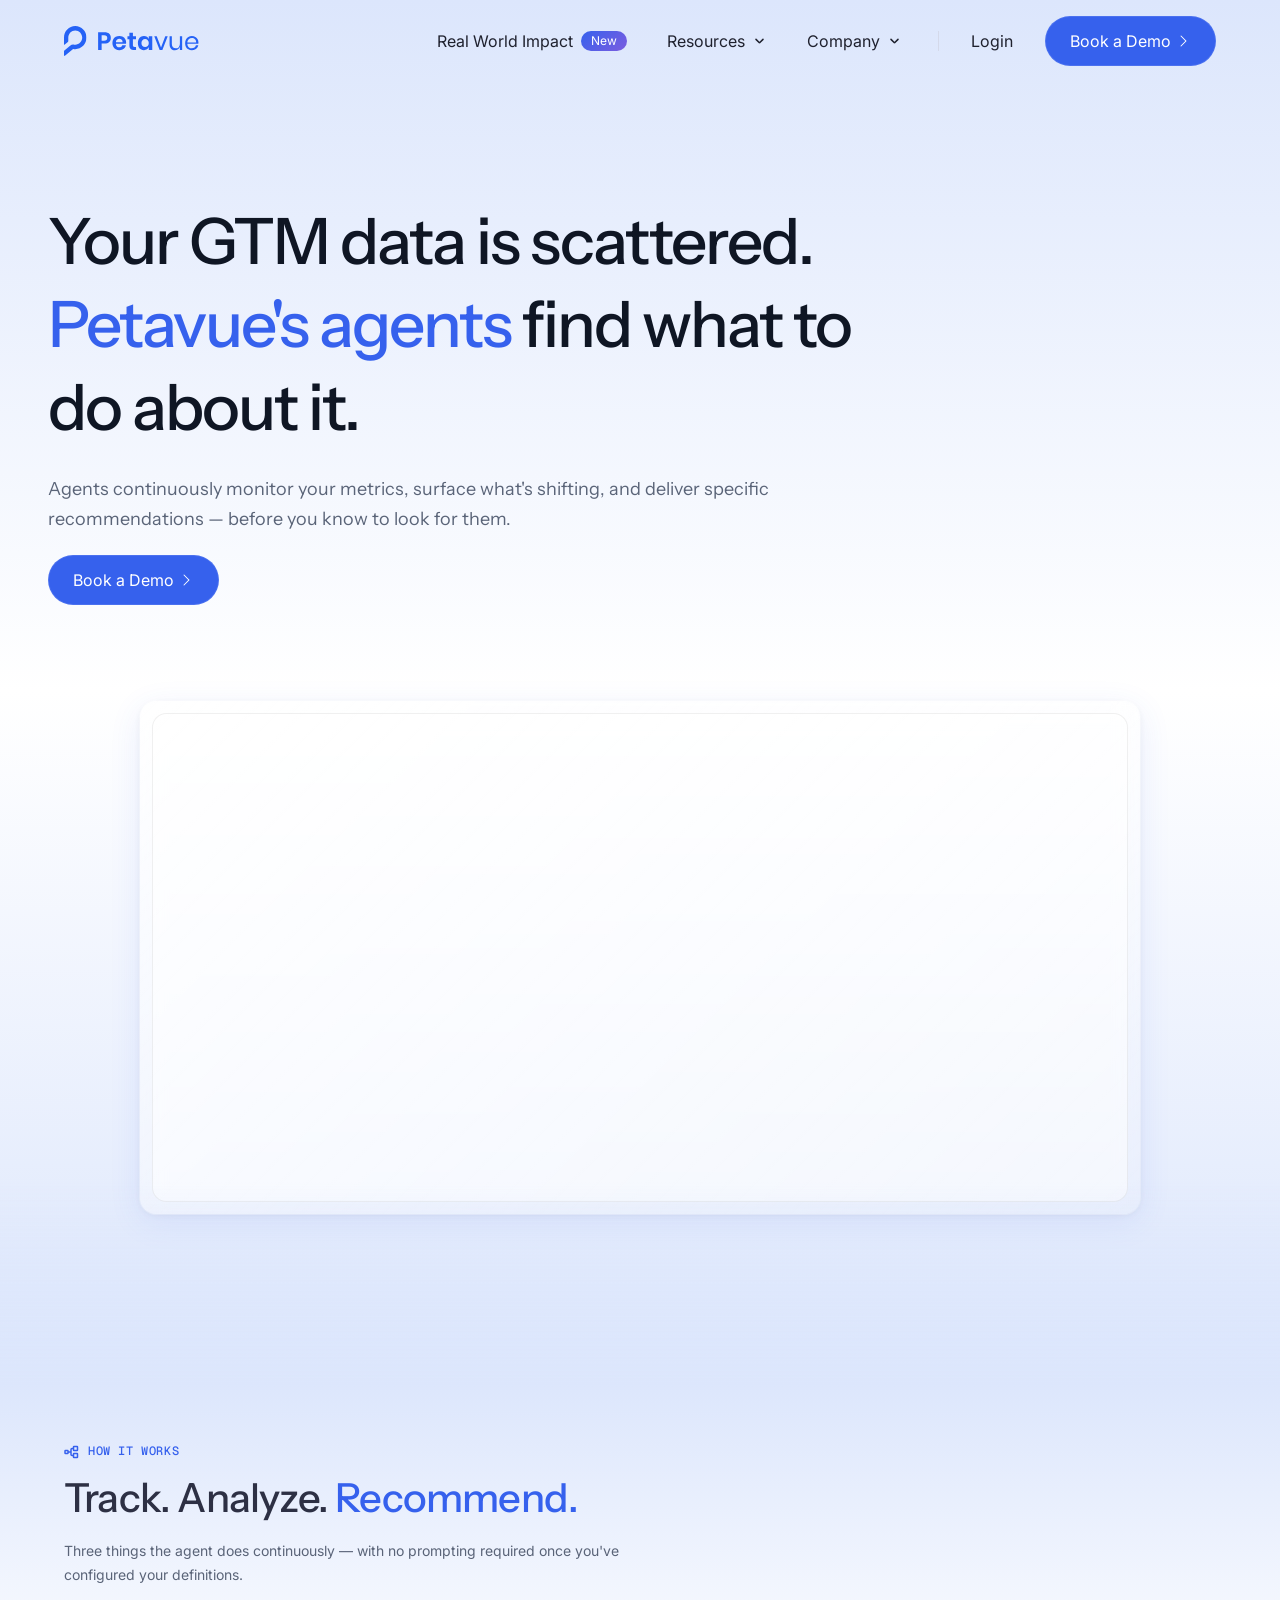
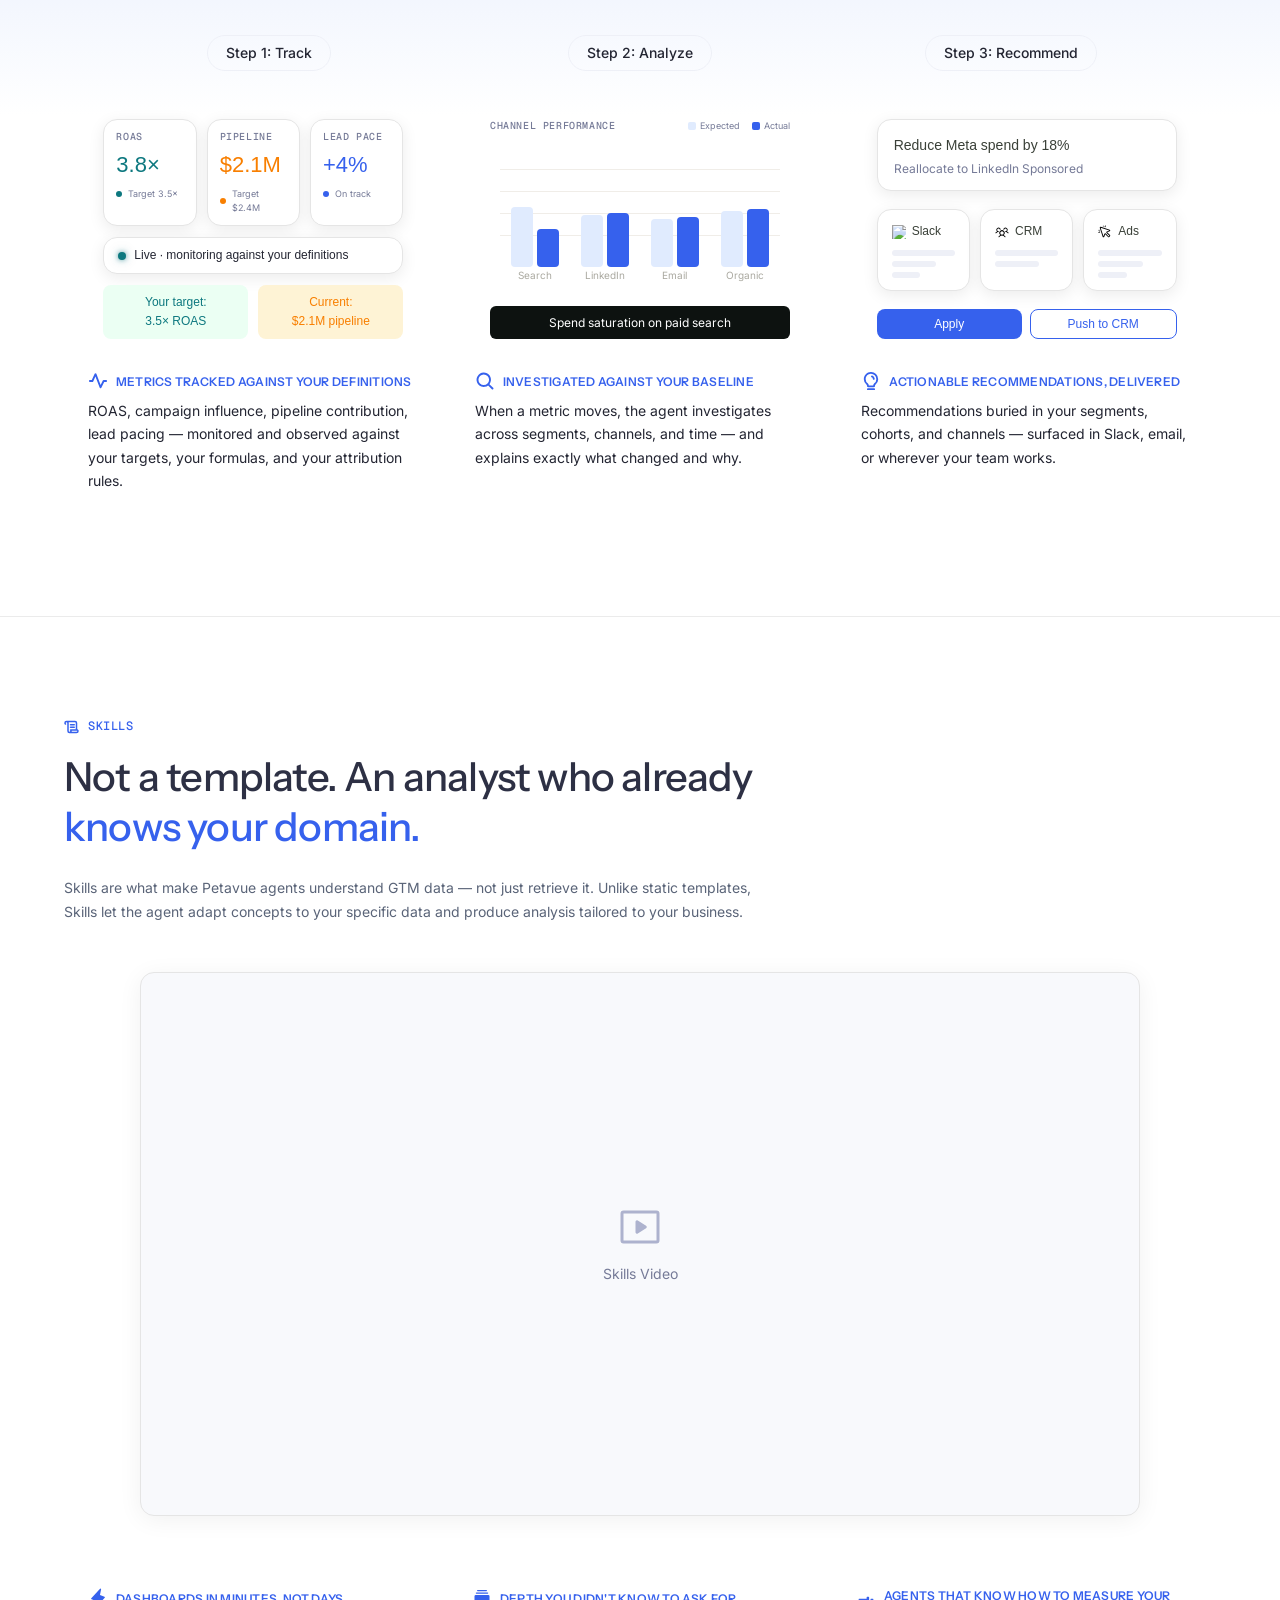
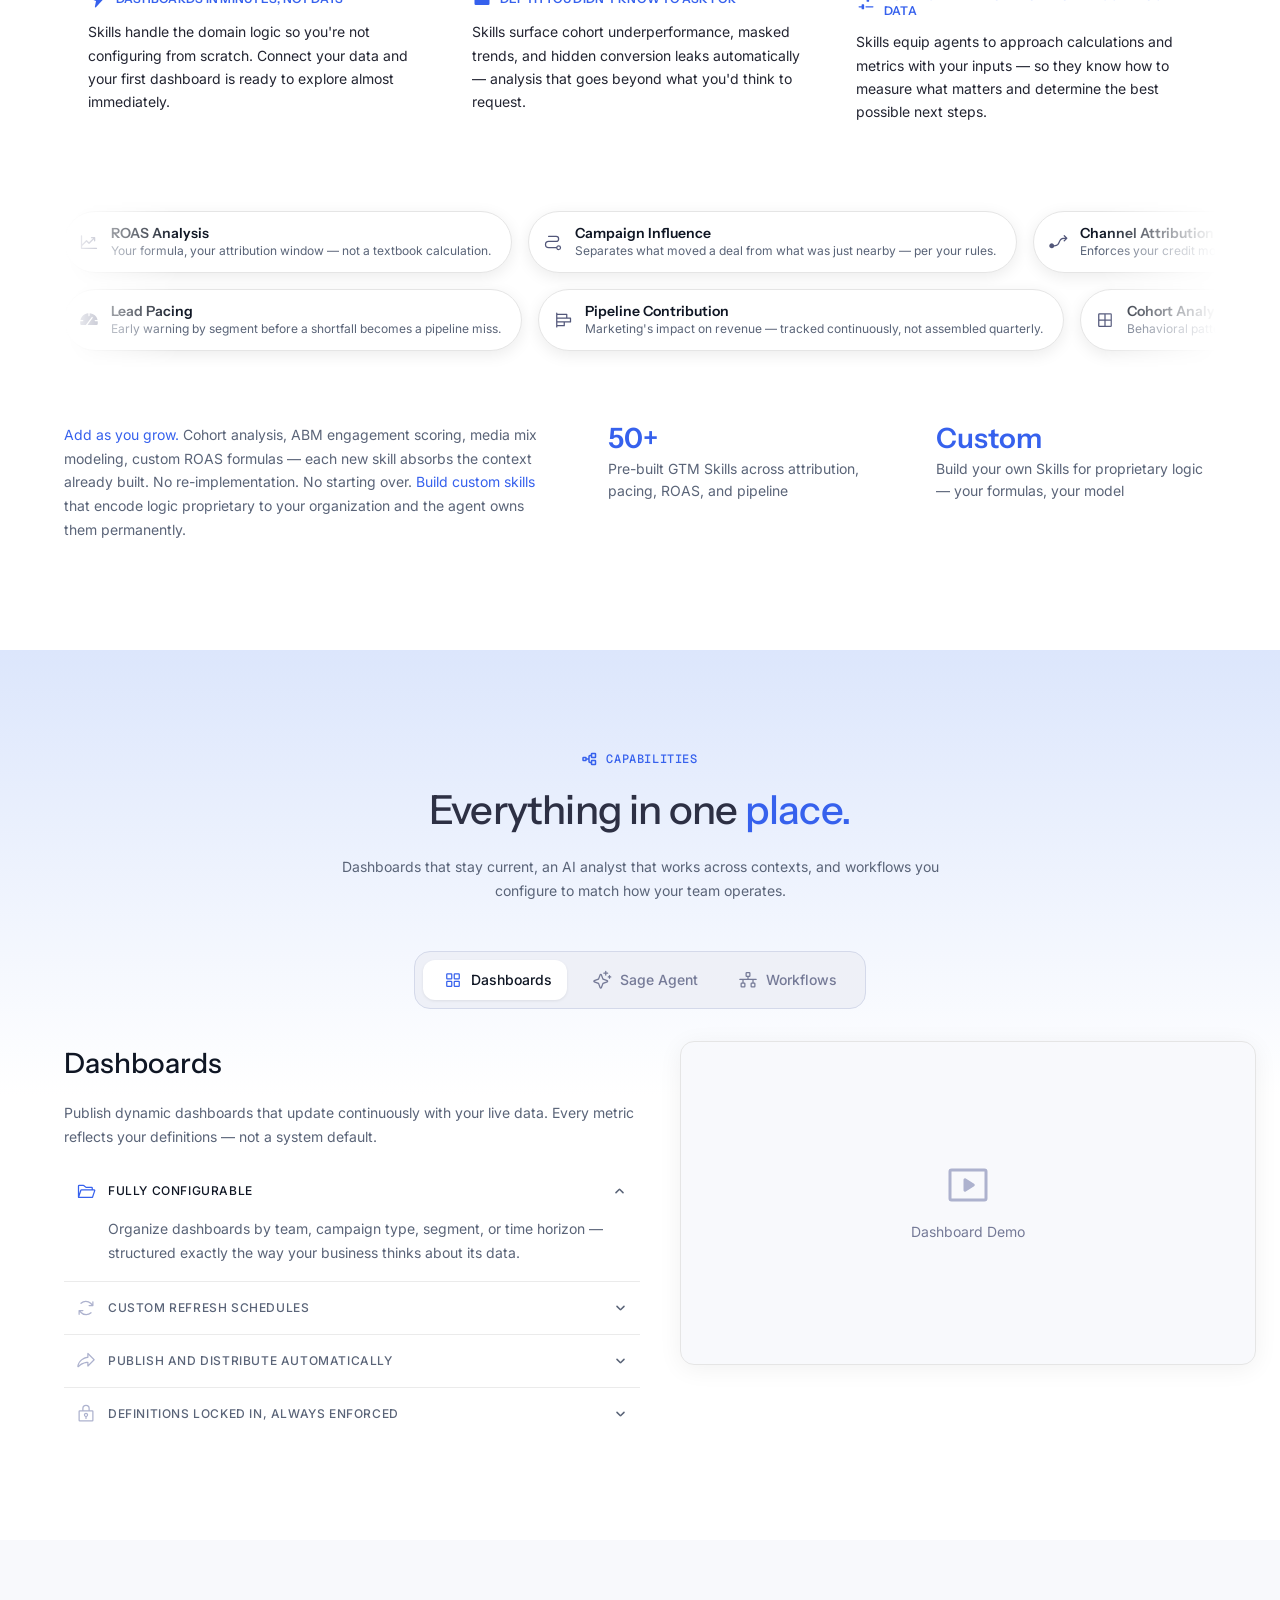
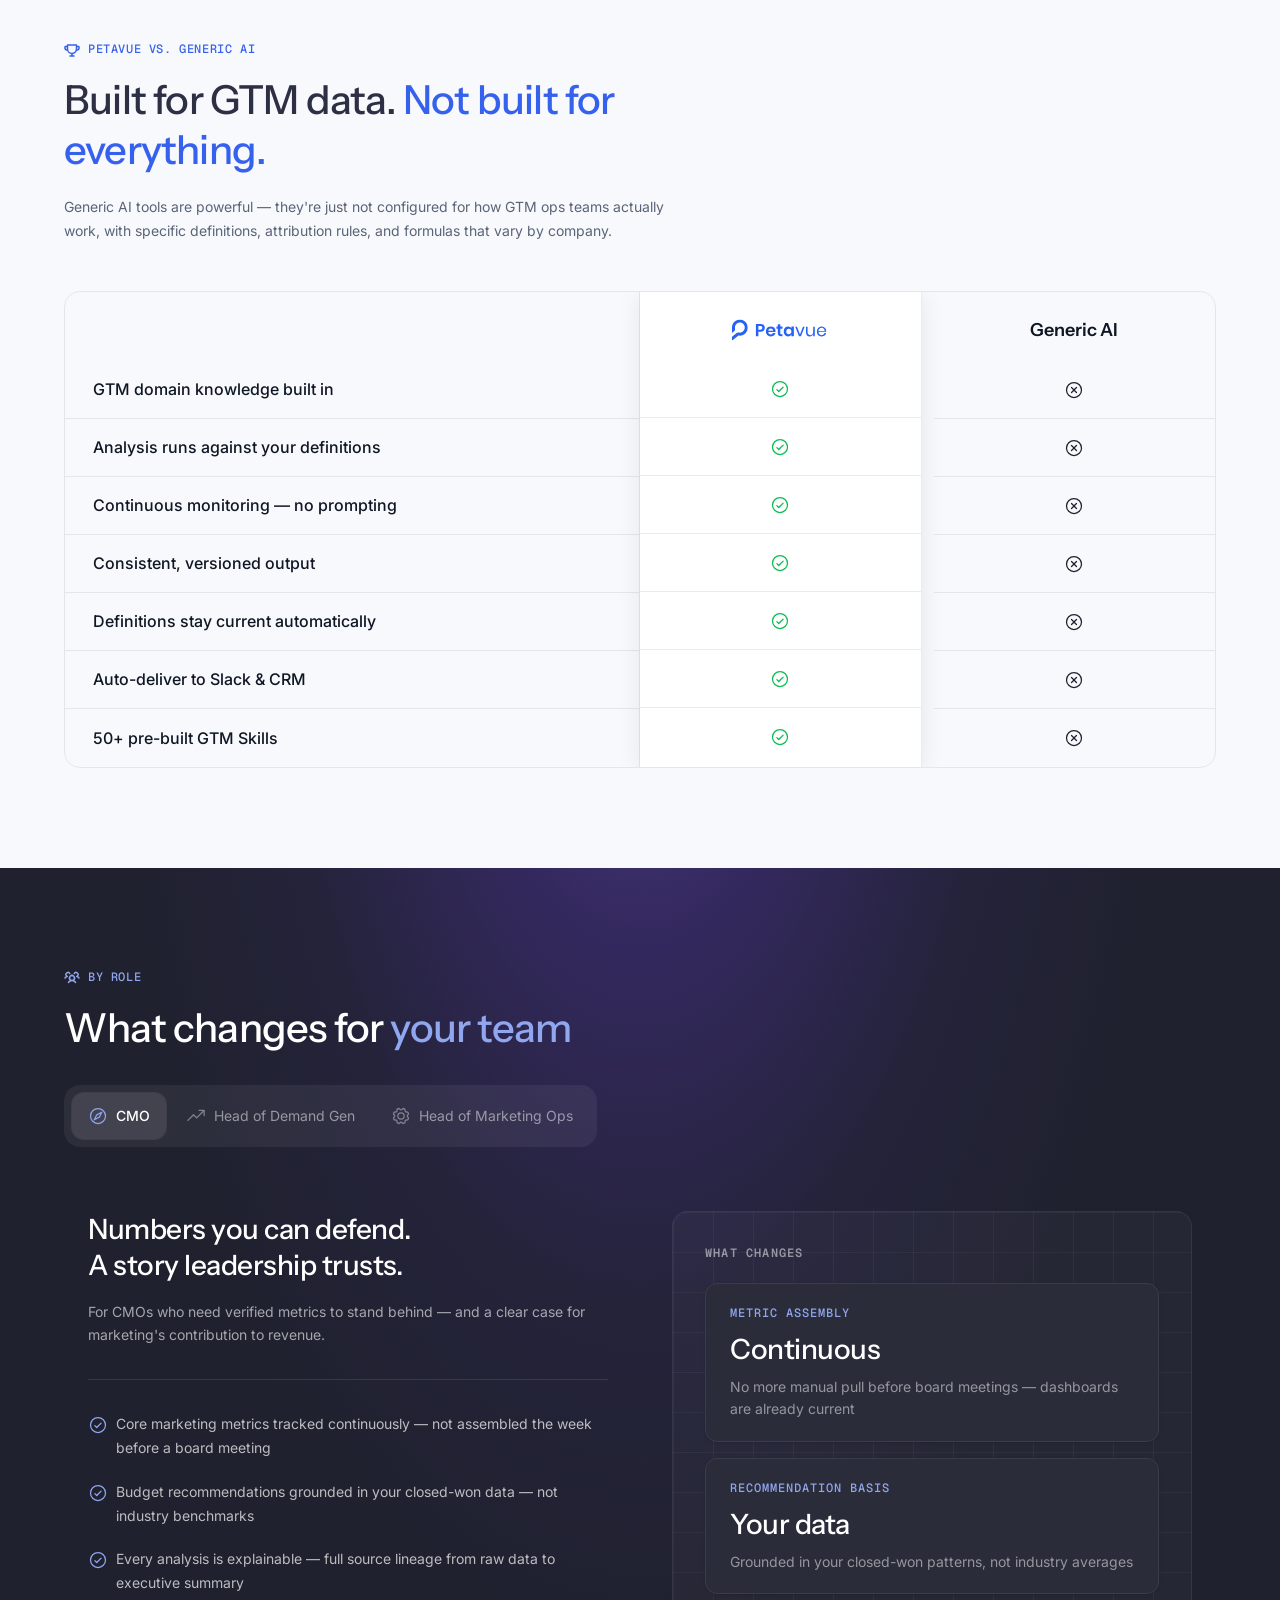
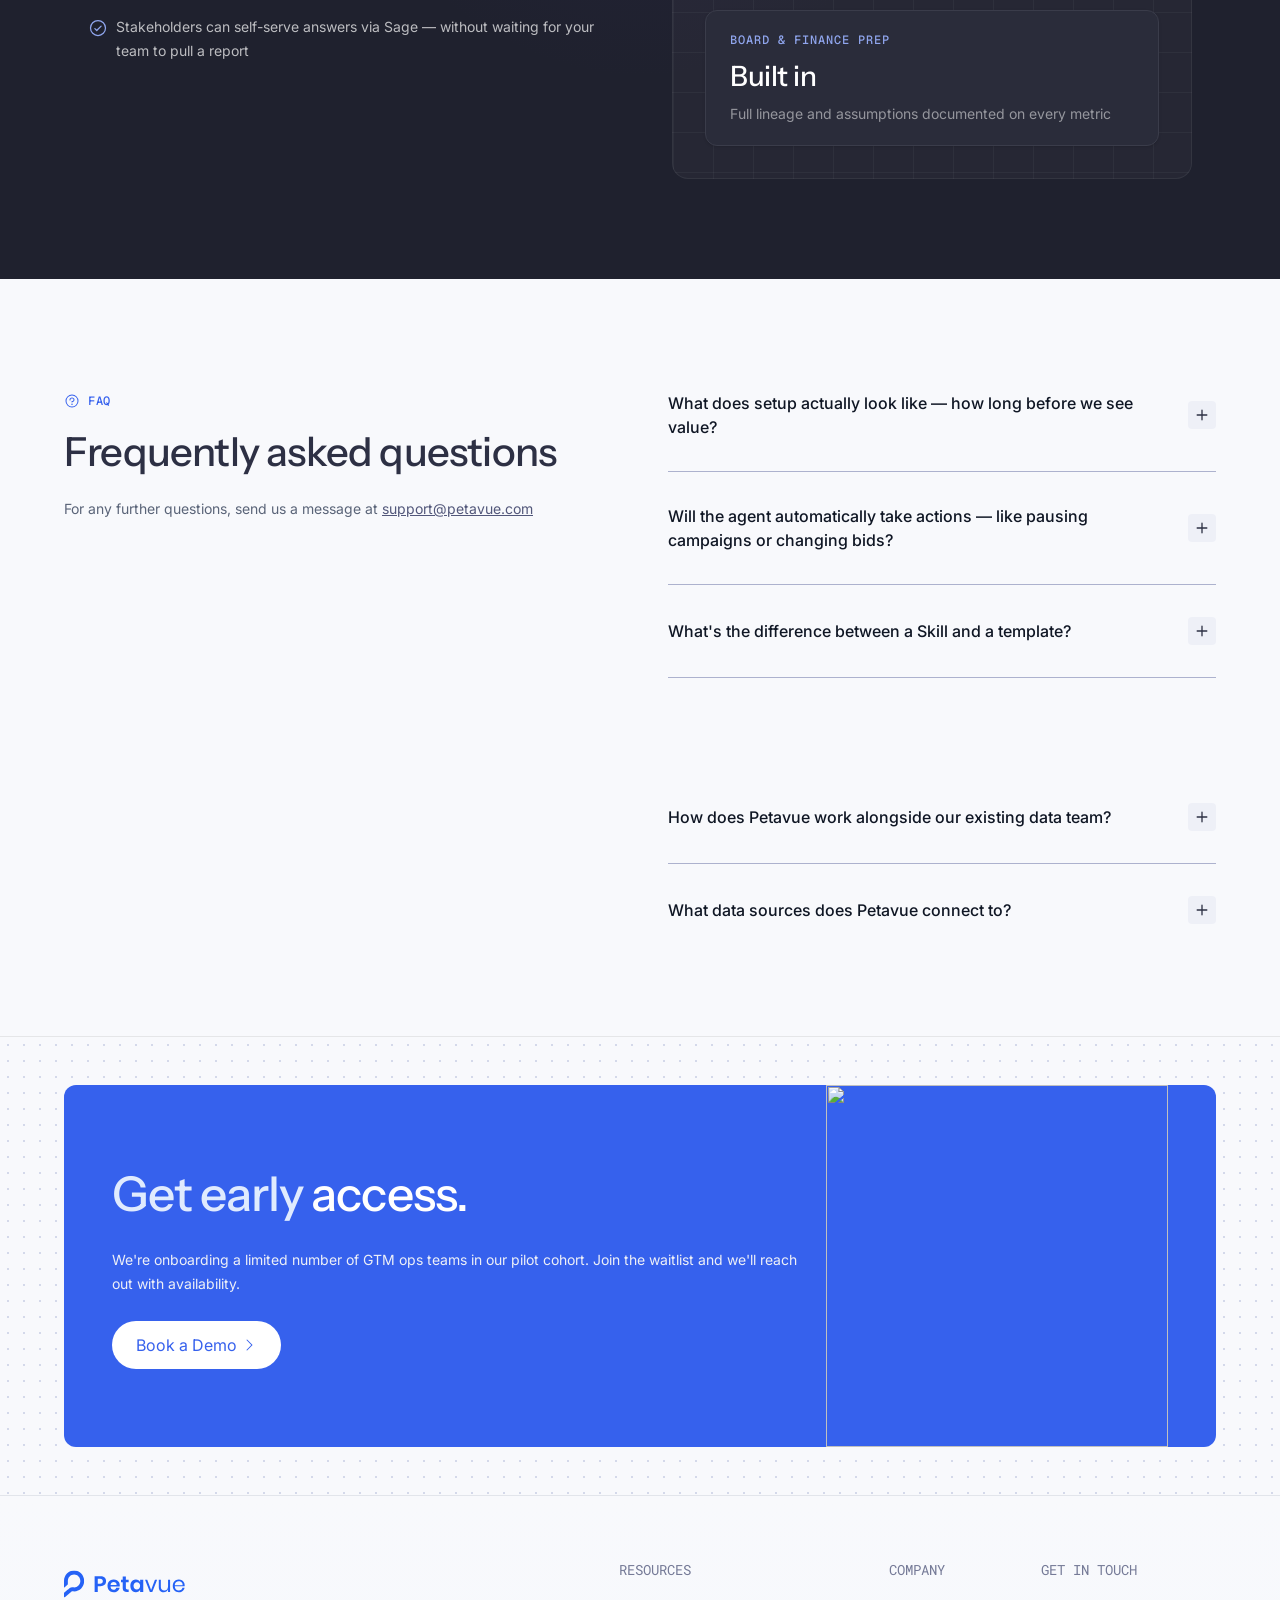
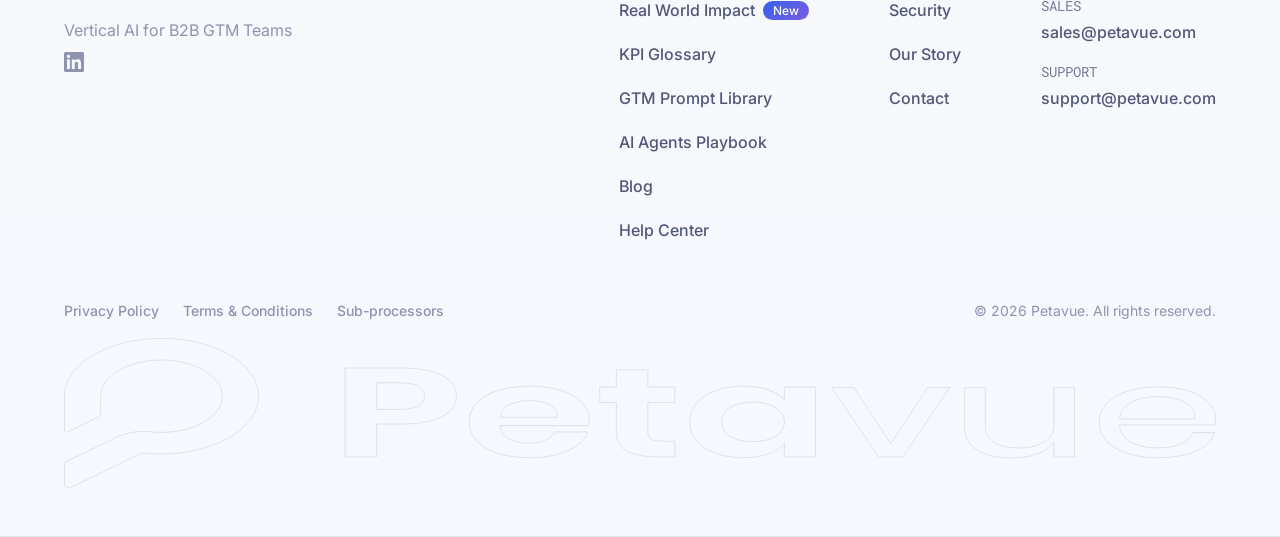
==== commit 6460af2c: "ui overhaul — button alignment to Webflow specs, capabilities tabs, responsive layout, font normaliz" ====
--- a/index.html
+++ b/index.html
@@ -19,7 +19,7 @@
 <link rel="stylesheet" href="style/colorography.css">
 <link rel="stylesheet" href="style/global.css">
 <link rel="stylesheet" href="style/marketing.css">
-<link href="https://fonts.googleapis.com/css2?family=DM+Sans:ital,opsz,wght@0,9..40,300;0,9..40,400;0,9..40,500;0,9..40,600;0,9..40,700&family=Inter:opsz,wght@14..32,300;14..32,400;14..32,500;14..32,600;14..32,700&family=Manrope:wght@300;400;500;600;700&family=Poppins:wght@400;600&family=Roboto+Mono:wght@400;500&family=Geist+Mono:wght@400;500;600&display=swap" rel="stylesheet">
+<link href="https://fonts.googleapis.com/css2?family=DM+Sans:ital,opsz,wght@0,9..40,300;0,9..40,400;0,9..40,500;0,9..40,600;0,9..40,700&family=Inter:opsz,wght@14..32,300;14..32,400;14..32,500;14..32,600;14..32,700&family=Instrument+Sans:wght@400;500;600;700&family=Poppins:wght@400;600&family=Roboto+Mono:wght@400;500&family=Geist+Mono:wght@400;500;600&display=swap" rel="stylesheet">
 </head>
 <body>
 
@@ -30,7 +30,7 @@
 <section class="mktg-hero" id="how-it-works">
   <div class="mktg-hero-inner">
     <div class="hero-badge"><span class="hero-badge-text">Purpose-built for GTM teams</span></div>
-    <h1>Your GTM data is scattered. <em>Petavue's agents find what to do about it.</em></h1>
+    <h1 style="color: var(--text);">Your GTM data is scattered. <em><span style="color: var(--color-primary-500);">Petavue's agents</span> find what to do about it.</em></h1>
 
     <p class="subtitle">Agents continuously monitor your metrics, surface what's shifting, and deliver specific recommendations — before you know to look for them.</p>
 
@@ -38,12 +38,13 @@
       <a href="https://www.petavue.com/book-a-demo" class="btn-primary">Book a Demo <svg xmlns="http://www.w3.org/2000/svg" viewBox="0 0 256 256" fill="currentColor" width="16" height="16"><path d="M181.66,133.66l-80,80a8,8,0,0,1-11.32-11.32L164.69,128,90.34,53.66a8,8,0,0,1,11.32-11.32l80,80A8,8,0,0,1,181.66,133.66Z"/></svg></a>
       </div>
 
-    <!-- Hero placeholder image -->
-    <div class="hero-media">
-      <div class="hero-media-inner">
-        <svg xmlns="http://www.w3.org/2000/svg" width="64" height="64" fill="none" viewBox="0 0 256 256"><path d="M216,40H40A16,16,0,0,0,24,56V200a16,16,0,0,0,16,16H216a16,16,0,0,0,16-16V56A16,16,0,0,0,216,40ZM40,56H216V200H40ZM96,120a24,24,0,1,0-24-24A24,24,0,0,0,96,120Zm-1.33,8A33.22,33.22,0,0,0,69.34,144L48,168.31V160H40v40H216V176l-42.67-48A33.22,33.22,0,0,0,148,112a33.22,33.22,0,0,0-25.33,16L96,160,94.67,128Z" fill="#ADB2CE"/></svg>
-        <span class="hero-media-sublabel">Product Video</span>
-      </div>
+  </div>
+  <!-- Hero video -->
+  <div class="hero-media">
+    <div class="hero-media-inner">
+      <video autoplay muted loop playsinline style="width:100%;display:block;object-fit:cover;border-radius:inherit;">
+        <source src="assets/hero.mp4" type="video/mp4">
+      </video>
     </div>
   </div>
 
@@ -217,7 +218,7 @@
 
   <div class="runs-video-placeholder">
     <svg xmlns="http://www.w3.org/2000/svg" width="48" height="48" fill="none" viewBox="0 0 256 256"><path d="M216,40H40A16,16,0,0,0,24,56V200a16,16,0,0,0,16,16H216a16,16,0,0,0,16-16V56A16,16,0,0,0,216,40ZM40,56H216V200H40ZM164,128a8,8,0,0,1-3.71,6.74l-44,28A8,8,0,0,1,104,156V100a8,8,0,0,1,12.29-6.74l44,28A8,8,0,0,1,164,128Z" fill="#ADB2CE"/></svg>
-    <span class="runs-video-label">Product Demo</span>
+    <span class="runs-video-label">Skills Video</span>
   </div>
   <div class="mktg-runs-cards">
     <!-- Card 1: Dashboards in minutes -->
@@ -327,7 +328,7 @@
   </div>
 
   <!-- Scrolling skill pills -->
-  <div class="skill-pills-marquee">
+  <div class="skill-pills-marquee reveal-on-scroll">
     <div class="skill-pills-row skill-pills-row--left">
       <div class="skill-pills-track">
         <div class="skill-pill-card"><div class="skill-pill-icon"><svg xmlns="http://www.w3.org/2000/svg" width="20" height="20" fill="#52577a" viewBox="0 0 256 256"><path d="M232,208a8,8,0,0,1-8,8H32a8,8,0,0,1-8-8V48a8,8,0,0,1,16,0V156.69l50.34-50.35a8,8,0,0,1,11.32,0L128,132.69,180.69,80H160a8,8,0,0,1,0-16h40a8,8,0,0,1,8,8v40a8,8,0,0,1-16,0V91.31l-58.34,58.35a8,8,0,0,1-11.32,0L96,123.31l-56,56V200H224A8,8,0,0,1,232,208Z"></path></svg></div><div class="skill-pill-text"><span>ROAS Analysis</span><p>Your formula, your attribution window — not a textbook calculation.</p></div></div>
@@ -344,13 +345,13 @@
     </div>
   </div>
 
-  <div class="skills-bottom-row reveal-on-scroll">
-    <div class="mktg-skills-note">
+  <div class="skills-bottom-row">
+    <div class="mktg-skills-note reveal-on-scroll">
       <p><span style="color: var(--color-primary-500);">Add as you grow.</span> Cohort analysis, ABM engagement scoring, media mix modeling, custom ROAS formulas — each new skill absorbs the context already built. No re-implementation. No starting over. <span style="color: var(--color-primary-500);">Build custom skills</span> that encode logic proprietary to your organization and the agent owns them permanently.</p>
     </div>
     <div class="skill-stats-row">
-      <div class="stat-card"><div class="stat-num">50+</div><div class="stat-label">Pre-built GTM Skills across attribution, pacing, ROAS, and pipeline</div></div>
-      <div class="stat-card"><div class="stat-num" style="font-size:28px">Custom</div><div class="stat-label">Build your own Skills for proprietary logic — your formulas, your model</div></div>
+      <div class="stat-card reveal-on-scroll"><div class="stat-num">50+</div><div class="stat-label">Pre-built GTM Skills across attribution, pacing, ROAS, and pipeline</div></div>
+      <div class="stat-card reveal-on-scroll"><div class="stat-num" style="font-size:28px">Custom</div><div class="stat-label">Build your own Skills for proprietary logic — your formulas, your model</div></div>
     </div>
   </div>
 
@@ -364,57 +365,154 @@
     <h2 class="section-heading reveal-on-scroll">Everything in one <span style="color: var(--color-primary-500);">place.</span></h2>
     <p class="section-sub reveal-on-scroll">Dashboards that stay current, an AI analyst that works across contexts, and workflows you configure to match how your team operates.</p>
 
-    <!-- Accordion + Demo layout -->
-    <div class="cap-layout">
-      <!-- Left: Accordion -->
-      <div class="cap-accordion">
-        <div class="cap-accordion-item active" data-cap-panel="cap-demo-dashboards">
-          <button class="cap-accordion-trigger">
-            <span class="cap-accordion-icon"><svg xmlns="http://www.w3.org/2000/svg" width="28" height="28" fill="currentColor" viewBox="0 0 256 256"><path d="M104,40H56A16,16,0,0,0,40,56v48a16,16,0,0,0,16,16h48a16,16,0,0,0,16-16V56A16,16,0,0,0,104,40Zm0,64H56V56h48v48Zm96-64H152a16,16,0,0,0-16,16v48a16,16,0,0,0,16,16h48a16,16,0,0,0,16-16V56A16,16,0,0,0,200,40Zm0,64H152V56h48v48Zm-96,32H56a16,16,0,0,0-16,16v48a16,16,0,0,0,16,16h48a16,16,0,0,0,16-16V152A16,16,0,0,0,104,136Zm0,64H56V152h48v48Zm96-64H152a16,16,0,0,0-16,16v48a16,16,0,0,0,16,16h48a16,16,0,0,0,16-16V152A16,16,0,0,0,200,136Zm0,64H152V152h48v48Z"></path></svg></span>
-            <span class="cap-accordion-title">Dashboards</span>
-          </button>
-          <div class="cap-accordion-body">
-            <p>Publish dynamic dashboards that update continuously with your live data. Every metric reflects your definitions — not a system default. Share with your team, stakeholders, or board.</p>
-          </div>
-        </div>
-        <div class="cap-accordion-item" data-cap-panel="cap-demo-sage">
-          <button class="cap-accordion-trigger">
-            <span class="cap-accordion-icon"><svg xmlns="http://www.w3.org/2000/svg" width="28" height="28" fill="currentColor" viewBox="0 0 256 256"><path d="M197.58,129.06,146,110l-19-51.62a15.92,15.92,0,0,0-29.88,0L78,110l-51.62,19a15.92,15.92,0,0,0,0,29.88L78,178l19,51.62a15.92,15.92,0,0,0,29.88,0L146,178l51.62-19a15.92,15.92,0,0,0,0-29.88ZM137,164.22a8,8,0,0,0-4.74,4.74L112,223.85,91.78,169A8,8,0,0,0,87,164.22L32.15,144,87,123.78A8,8,0,0,0,91.78,119L112,64.15,132.22,119a8,8,0,0,0,4.74,4.74L191.85,144ZM144,40a8,8,0,0,1,8-8h16V16a8,8,0,0,1,16,0V32h16a8,8,0,0,1,0,16H184V64a8,8,0,0,1-16,0V48H152A8,8,0,0,1,144,40ZM248,88a8,8,0,0,1-8,8h-8v8a8,8,0,0,1-16,0V96h-8a8,8,0,0,1,0-16h8V72a8,8,0,0,1,16,0v8h8A8,8,0,0,1,248,88Z"></path></svg></span>
-            <span class="cap-accordion-title">Sage Agent</span>
-          </button>
-          <div class="cap-accordion-body">
-            <p>An AI analyst that understands your configured metrics — not a generic chatbot. Works inside dashboards and as a standalone analyst your team can query at any time.</p>
-          </div>
-        </div>
-        <div class="cap-accordion-item" data-cap-panel="cap-demo-workflows">
-          <button class="cap-accordion-trigger">
-            <span class="cap-accordion-icon"><svg xmlns="http://www.w3.org/2000/svg" width="28" height="28" fill="currentColor" viewBox="0 0 256 256"><path d="M232,112H136V88h8a16,16,0,0,0,16-16V40a16,16,0,0,0-16-16H112A16,16,0,0,0,96,40V72a16,16,0,0,0,16,16h8v24H24a8,8,0,0,0,0,16H56v32H48a16,16,0,0,0-16,16v32a16,16,0,0,0,16,16H80a16,16,0,0,0,16-16V176a16,16,0,0,0-16-16H72V128H184v32h-8a16,16,0,0,0-16,16v32a16,16,0,0,0,16,16h32a16,16,0,0,0,16-16V176a16,16,0,0,0-16-16h-8V128h32a8,8,0,0,0,0-16ZM112,40h32V72H112ZM80,208H48V176H80Zm128,0H176V176h32Z"></path></svg></span>
-            <span class="cap-accordion-title">Workflows</span>
-          </button>
-          <div class="cap-accordion-body">
-            <p>Define what the agent monitors, when it alerts, and what it delivers — and where. Configure once; the agent runs them continuously.</p>
-          </div>
-        </div>
-      </div>
-
-      <!-- Right: Video placeholders -->
-      <div class="cap-demo-area">
-        <div class="cap-demo-panel active" id="cap-demo-dashboards">
-          <div class="cap-video-placeholder">
-            <svg xmlns="http://www.w3.org/2000/svg" width="48" height="48" fill="none" viewBox="0 0 256 256"><path d="M216,40H40A16,16,0,0,0,24,56V200a16,16,0,0,0,16,16H216a16,16,0,0,0,16-16V56A16,16,0,0,0,216,40ZM40,56H216V200H40ZM164,128a8,8,0,0,1-3.71,6.74l-44,28A8,8,0,0,1,104,156V100a8,8,0,0,1,12.29-6.74l44,28A8,8,0,0,1,164,128Z" fill="#ADB2CE"/></svg>
-            <span class="cap-video-label">Dashboard Demo</span>
-          </div>
-        </div>
-        <div class="cap-demo-panel" id="cap-demo-sage">
-          <div class="cap-video-placeholder">
-            <svg xmlns="http://www.w3.org/2000/svg" width="48" height="48" fill="none" viewBox="0 0 256 256"><path d="M216,40H40A16,16,0,0,0,24,56V200a16,16,0,0,0,16,16H216a16,16,0,0,0,16-16V56A16,16,0,0,0,216,40ZM40,56H216V200H40ZM164,128a8,8,0,0,1-3.71,6.74l-44,28A8,8,0,0,1,104,156V100a8,8,0,0,1,12.29-6.74l44,28A8,8,0,0,1,164,128Z" fill="#ADB2CE"/></svg>
-            <span class="cap-video-label">Sage Agent Demo</span>
-          </div>
-        </div>
-        <div class="cap-demo-panel" id="cap-demo-workflows">
-          <div class="cap-video-placeholder">
-            <svg xmlns="http://www.w3.org/2000/svg" width="48" height="48" fill="none" viewBox="0 0 256 256"><path d="M216,40H40A16,16,0,0,0,24,56V200a16,16,0,0,0,16,16H216a16,16,0,0,0,16-16V56A16,16,0,0,0,216,40ZM40,56H216V200H40ZM164,128a8,8,0,0,1-3.71,6.74l-44,28A8,8,0,0,1,104,156V100a8,8,0,0,1,12.29-6.74l44,28A8,8,0,0,1,164,128Z" fill="#ADB2CE"/></svg>
-            <span class="cap-video-label">Workflows Demo</span>
+    <!-- Tab strip -->
+    <div class="cap-tabs-strip">
+      <button class="cap-tab is-active" data-cap-tab="dashboards">
+        <span class="cap-tab-icon"><svg xmlns="http://www.w3.org/2000/svg" width="20" height="20" fill="currentColor" viewBox="0 0 256 256"><path d="M104,40H56A16,16,0,0,0,40,56v48a16,16,0,0,0,16,16h48a16,16,0,0,0,16-16V56A16,16,0,0,0,104,40Zm0,64H56V56h48v48Zm96-64H152a16,16,0,0,0-16,16v48a16,16,0,0,0,16,16h48a16,16,0,0,0,16-16V56A16,16,0,0,0,200,40Zm0,64H152V56h48v48Zm-96,32H56a16,16,0,0,0-16,16v48a16,16,0,0,0,16,16h48a16,16,0,0,0,16-16V152A16,16,0,0,0,104,136Zm0,64H56V152h48v48Zm96-64H152a16,16,0,0,0-16,16v48a16,16,0,0,0,16,16h48a16,16,0,0,0,16-16V152A16,16,0,0,0,200,136Zm0,64H152V152h48v48Z"></path></svg></span>
+        <span class="cap-tab-label">Dashboards</span>
+      </button>
+      <button class="cap-tab" data-cap-tab="sage">
+        <span class="cap-tab-icon"><svg xmlns="http://www.w3.org/2000/svg" width="20" height="20" fill="currentColor" viewBox="0 0 256 256"><path d="M197.58,129.06,146,110l-19-51.62a15.92,15.92,0,0,0-29.88,0L78,110l-51.62,19a15.92,15.92,0,0,0,0,29.88L78,178l19,51.62a15.92,15.92,0,0,0,29.88,0L146,178l51.62-19a15.92,15.92,0,0,0,0-29.88ZM137,164.22a8,8,0,0,0-4.74,4.74L112,223.85,91.78,169A8,8,0,0,0,87,164.22L32.15,144,87,123.78A8,8,0,0,0,91.78,119L112,64.15,132.22,119a8,8,0,0,0,4.74,4.74L191.85,144ZM144,40a8,8,0,0,1,8-8h16V16a8,8,0,0,1,16,0V32h16a8,8,0,0,1,0,16H184V64a8,8,0,0,1-16,0V48H152A8,8,0,0,1,144,40ZM248,88a8,8,0,0,1-8,8h-8v8a8,8,0,0,1-16,0V96h-8a8,8,0,0,1,0-16h8V72a8,8,0,0,1,16,0v8h8A8,8,0,0,1,248,88Z"></path></svg></span>
+        <span class="cap-tab-label">Sage Agent</span>
+      </button>
+      <button class="cap-tab" data-cap-tab="workflows">
+        <span class="cap-tab-icon"><svg xmlns="http://www.w3.org/2000/svg" width="20" height="20" fill="currentColor" viewBox="0 0 256 256"><path d="M232,112H136V88h8a16,16,0,0,0,16-16V40a16,16,0,0,0-16-16H112A16,16,0,0,0,96,40V72a16,16,0,0,0,16,16h8v24H24a8,8,0,0,0,0,16H56v32H48a16,16,0,0,0-16,16v32a16,16,0,0,0,16,16H80a16,16,0,0,0,16-16V176a16,16,0,0,0-16-16H72V128H184v32h-8a16,16,0,0,0-16,16v32a16,16,0,0,0,16,16h32a16,16,0,0,0,16-16V176a16,16,0,0,0-16-16h-8V128h32a8,8,0,0,0,0-16ZM112,40h32V72H112ZM80,208H48V176H80Zm128,0H176V176h32Z"></path></svg></span>
+        <span class="cap-tab-label">Workflows</span>
+      </button>
+    </div>
+
+    <!-- Tab panels -->
+    <div class="cap-tabs-wrap">
+      <!-- Panel 1: Dashboards -->
+      <div class="cap-tab-panel is-active" data-cap-panel="dashboards">
+        <div class="cap-panel-layout">
+          <div class="cap-panel-left">
+            <h3 class="cap-panel-title">Dashboards</h3>
+            <p class="cap-tab-desc">Publish dynamic dashboards that update continuously with your live data. Every metric reflects your definitions — not a system default.</p>
+            <div class="cap-panel-accordion">
+              <div class="cap-acc-item is-open" data-cap-acc>
+                <button class="cap-acc-trigger">
+                  <svg xmlns="http://www.w3.org/2000/svg" width="20" height="20" fill="#3661ed" viewBox="0 0 256 256"><path d="M245,110.64A16,16,0,0,0,232,104H216V88a16,16,0,0,0-16-16H130.67L102.94,51.2a16.14,16.14,0,0,0-9.6-3.2H40A16,16,0,0,0,24,64V208h0a8,8,0,0,0,8,8H211.1a8,8,0,0,0,7.59-5.47l28.49-85.47A16.05,16.05,0,0,0,245,110.64ZM93.34,64,123.2,86.4A8,8,0,0,0,128,88h72v16H69.77a16,16,0,0,0-15.18,10.94L40,158.7V64Zm112,136H43.1l26.67-80H232Z"></path></svg>
+                  <span>Fully configurable</span>
+                  <div class="cap-acc-chevron"><svg width="9" height="6" viewBox="0 0 9 6" fill="none" xmlns="http://www.w3.org/2000/svg"><path d="M1 1.35352L4.146 4.49952C4.19245 4.54608 4.24762 4.58302 4.30837 4.60823C4.36911 4.63343 4.43423 4.64641 4.5 4.64641C4.56577 4.64641 4.63089 4.63343 4.69163 4.60823C4.75238 4.58302 4.80755 4.54608 4.854 4.49952L8 1.35352" stroke="currentColor" stroke-width="1.5" stroke-linecap="round" stroke-linejoin="round"/></svg></div>
+                </button>
+                <div class="cap-acc-body"><p>Organize dashboards by team, campaign type, segment, or time horizon — structured exactly the way your business thinks about its data.</p></div>
+              </div>
+              <div class="cap-acc-item" data-cap-acc>
+                <button class="cap-acc-trigger">
+                  <svg xmlns="http://www.w3.org/2000/svg" width="20" height="20" fill="#3661ed" viewBox="0 0 256 256"><path d="M224,48V96a8,8,0,0,1-8,8H168a8,8,0,0,1,0-16h28.69L182.06,73.37a79.56,79.56,0,0,0-56.13-23.43h-.45A79.52,79.52,0,0,0,69.59,72.71,8,8,0,0,1,58.41,61.27a96,96,0,0,1,135,.79L208,76.69V48a8,8,0,0,1,16,0ZM186.41,183.29a80,80,0,0,1-112.47-.66L59.31,168H88a8,8,0,0,0,0-16H40a8,8,0,0,0-8,8v48a8,8,0,0,0,16,0V179.31l14.63,14.63A95.43,95.43,0,0,0,130,222.06h.53a95.36,95.36,0,0,0,67.07-27.33,8,8,0,0,0-11.18-11.44Z"></path></svg>
+                  <span>Custom refresh schedules</span>
+                  <div class="cap-acc-chevron"><svg width="9" height="6" viewBox="0 0 9 6" fill="none" xmlns="http://www.w3.org/2000/svg"><path d="M1 1.35352L4.146 4.49952C4.19245 4.54608 4.24762 4.58302 4.30837 4.60823C4.36911 4.63343 4.43423 4.64641 4.5 4.64641C4.56577 4.64641 4.63089 4.63343 4.69163 4.60823C4.75238 4.58302 4.80755 4.54608 4.854 4.49952L8 1.35352" stroke="currentColor" stroke-width="1.5" stroke-linecap="round" stroke-linejoin="round"/></svg></div>
+                </button>
+                <div class="cap-acc-body"><p>Set dashboards to refresh daily, weekly, or in real time depending on the metric. Your Monday morning pipeline review is ready before anyone opens their laptop — no manual pull required.</p></div>
+              </div>
+              <div class="cap-acc-item" data-cap-acc>
+                <button class="cap-acc-trigger">
+                  <svg xmlns="http://www.w3.org/2000/svg" width="20" height="20" fill="#3661ed" viewBox="0 0 256 256"><path d="M237.66,106.35l-80-80A8,8,0,0,0,144,32V72.35c-25.94,2.22-54.59,14.92-78.16,34.91-28.38,24.08-46.05,55.11-49.76,87.37a12,12,0,0,0,20.68,9.58h0c11-11.71,50.14-48.74,107.24-52V192a8,8,0,0,0,13.66,5.65l80-80A8,8,0,0,0,237.66,106.35ZM160,172.69V144a8,8,0,0,0-8-8c-28.08,0-55.43,7.33-81.29,21.8a196.17,196.17,0,0,0-36.57,26.52c5.8-23.84,20.42-46.51,42.05-64.86C99.41,99.77,127.75,88,152,88a8,8,0,0,0,8-8V51.32L220.69,112Z"></path></svg>
+                  <span>Publish and distribute automatically</span>
+                  <div class="cap-acc-chevron"><svg width="9" height="6" viewBox="0 0 9 6" fill="none" xmlns="http://www.w3.org/2000/svg"><path d="M1 1.35352L4.146 4.49952C4.19245 4.54608 4.24762 4.58302 4.30837 4.60823C4.36911 4.63343 4.43423 4.64641 4.5 4.64641C4.56577 4.64641 4.63089 4.63343 4.69163 4.60823C4.75238 4.58302 4.80755 4.54608 4.854 4.49952L8 1.35352" stroke="currentColor" stroke-width="1.5" stroke-linecap="round" stroke-linejoin="round"/></svg></div>
+                </button>
+                <div class="cap-acc-body"><p>Send dashboard snapshots to Slack channels on a schedule. Stops the cycle of copying numbers into slides manually every week.</p></div>
+              </div>
+              <div class="cap-acc-item" data-cap-acc>
+                <button class="cap-acc-trigger">
+                  <svg xmlns="http://www.w3.org/2000/svg" width="20" height="20" fill="#3661ed" viewBox="0 0 256 256"><path d="M128,112a28,28,0,0,0-8,54.83V184a8,8,0,0,0,16,0V166.83A28,28,0,0,0,128,112Zm0,40a12,12,0,1,1,12-12A12,12,0,0,1,128,152Zm80-72H176V56a48,48,0,0,0-96,0V80H48A16,16,0,0,0,32,96V208a16,16,0,0,0,16,16H208a16,16,0,0,0,16-16V96A16,16,0,0,0,208,80ZM96,56a32,32,0,0,1,64,0V80H96ZM208,208H48V96H208V208Z"></path></svg>
+                  <span>Definitions locked in, always enforced</span>
+                  <div class="cap-acc-chevron"><svg width="9" height="6" viewBox="0 0 9 6" fill="none" xmlns="http://www.w3.org/2000/svg"><path d="M1 1.35352L4.146 4.49952C4.19245 4.54608 4.24762 4.58302 4.30837 4.60823C4.36911 4.63343 4.43423 4.64641 4.5 4.64641C4.56577 4.64641 4.63089 4.63343 4.69163 4.60823C4.75238 4.58302 4.80755 4.54608 4.854 4.49952L8 1.35352" stroke="currentColor" stroke-width="1.5" stroke-linecap="round" stroke-linejoin="round"/></svg></div>
+                </button>
+                <div class="cap-acc-body"><p>Every chart on every dashboard enforces the metric definitions you configured. Change a definition once — every dashboard updates automatically, with no manual reconciliation.</p></div>
+              </div>
+            </div>
+          </div>
+          <div class="cap-panel-right">
+            <div class="cap-video-placeholder">
+              <svg xmlns="http://www.w3.org/2000/svg" width="48" height="48" fill="none" viewBox="0 0 256 256"><path d="M216,40H40A16,16,0,0,0,24,56V200a16,16,0,0,0,16,16H216a16,16,0,0,0,16-16V56A16,16,0,0,0,216,40ZM40,56H216V200H40ZM164,128a8,8,0,0,1-3.71,6.74l-44,28A8,8,0,0,1,104,156V100a8,8,0,0,1,12.29-6.74l44,28A8,8,0,0,1,164,128Z" fill="#ADB2CE"/></svg>
+              <span class="cap-video-label">Dashboard Demo</span>
+            </div>
+          </div>
+        </div>
+      </div>
+
+      <!-- Panel 2: Sage Agent -->
+      <div class="cap-tab-panel" data-cap-panel="sage">
+        <div class="cap-panel-layout">
+          <div class="cap-panel-left">
+            <h3 class="cap-panel-title">Sage Agent</h3>
+            <p class="cap-tab-desc">An AI analyst that understands your configured metrics — not a generic chatbot. Works inside dashboards and as a standalone analyst your team can query at any time.</p>
+            <div class="cap-panel-accordion">
+              <div class="cap-acc-item is-open" data-cap-acc>
+                <button class="cap-acc-trigger">
+                  <svg xmlns="http://www.w3.org/2000/svg" width="20" height="20" fill="#3661ed" viewBox="0 0 256 256"><path d="M169.57,72.59A80,80,0,0,0,16,104v64a16,16,0,0,0,16,16H86.67A80.15,80.15,0,0,0,160,232h64a16,16,0,0,0,16-16V152A80,80,0,0,0,169.57,72.59ZM32,104a64,64,0,1,1,64,64H32ZM224,216H160a64.14,64.14,0,0,1-55.68-32.43A79.93,79.93,0,0,0,174.7,89.71,64,64,0,0,1,224,152Z"></path></svg>
+                  <span>Inside dashboards</span>
+                  <div class="cap-acc-chevron"><svg width="9" height="6" viewBox="0 0 9 6" fill="none" xmlns="http://www.w3.org/2000/svg"><path d="M1 1.35352L4.146 4.49952C4.19245 4.54608 4.24762 4.58302 4.30837 4.60823C4.36911 4.63343 4.43423 4.64641 4.5 4.64641C4.56577 4.64641 4.63089 4.63343 4.69163 4.60823C4.75238 4.58302 4.80755 4.54608 4.854 4.49952L8 1.35352" stroke="currentColor" stroke-width="1.5" stroke-linecap="round" stroke-linejoin="round"/></svg></div>
+                </button>
+                <div class="cap-acc-body"><p>Every dashboard includes Sage. When a chart shows an anomaly, ask Sage directly — "Why did ROAS drop this week?" — and get a verified investigation with full source lineage.</p></div>
+              </div>
+              <div class="cap-acc-item" data-cap-acc>
+                <button class="cap-acc-trigger">
+                  <svg xmlns="http://www.w3.org/2000/svg" width="20" height="20" fill="#3661ed" viewBox="0 0 256 256"><path d="M229.66,218.34l-50.07-50.06a88.11,88.11,0,1,0-11.31,11.31l50.06,50.07a8,8,0,0,0,11.32-11.32ZM40,112a72,72,0,1,1,72,72A72.08,72.08,0,0,1,40,112Z"></path></svg>
+                  <span>Standalone analyst</span>
+                  <div class="cap-acc-chevron"><svg width="9" height="6" viewBox="0 0 9 6" fill="none" xmlns="http://www.w3.org/2000/svg"><path d="M1 1.35352L4.146 4.49952C4.19245 4.54608 4.24762 4.58302 4.30837 4.60823C4.36911 4.63343 4.43423 4.64641 4.5 4.64641C4.56577 4.64641 4.63089 4.63343 4.69163 4.60823C4.75238 4.58302 4.80755 4.54608 4.854 4.49952L8 1.35352" stroke="currentColor" stroke-width="1.5" stroke-linecap="round" stroke-linejoin="round"/></svg></div>
+                </button>
+                <div class="cap-acc-body"><p>Sage isn't limited to dashboard conversations. Use it directly to run ad hoc analysis, prepare for a meeting, or investigate something your team spotted in a report — available 24/7.</p></div>
+              </div>
+              <div class="cap-acc-item" data-cap-acc>
+                <button class="cap-acc-trigger">
+                  <svg xmlns="http://www.w3.org/2000/svg" width="20" height="20" fill="#3661ed" viewBox="0 0 256 256"><path d="M96,104a8,8,0,0,1,8-8h64a8,8,0,0,1,0,16H104A8,8,0,0,1,96,104Zm8,40h64a8,8,0,0,0,0-16H104a8,8,0,0,0,0,16Zm128,48a32,32,0,0,1-32,32H88a32,32,0,0,1-32-32V64a16,16,0,0,0-32,0c0,5.74,4.83,9.62,4.88,9.66h0A8,8,0,0,1,24,88a7.89,7.89,0,0,1-4.79-1.61h0C18.05,85.54,8,77.61,8,64A32,32,0,0,1,40,32H176a32,32,0,0,1,32,32V168h8a8,8,0,0,1,4.8,1.6C222,170.46,232,178.39,232,192ZM96.26,173.48A8.07,8.07,0,0,1,104,168h88V64a16,16,0,0,0-16-16H67.69A31.71,31.71,0,0,1,72,64V192a16,16,0,0,0,32,0c0-5.74-4.83-9.62-4.88-9.66A7.82,7.82,0,0,1,96.26,173.48ZM216,192a12.58,12.58,0,0,0-3.23-8h-94a26.92,26.92,0,0,1,1.21,8,31.82,31.82,0,0,1-4.29,16H200A16,16,0,0,0,216,192Z"></path></svg>
+                  <span>Applies your configured Skills</span>
+                  <div class="cap-acc-chevron"><svg width="9" height="6" viewBox="0 0 9 6" fill="none" xmlns="http://www.w3.org/2000/svg"><path d="M1 1.35352L4.146 4.49952C4.19245 4.54608 4.24762 4.58302 4.30837 4.60823C4.36911 4.63343 4.43423 4.64641 4.5 4.64641C4.56577 4.64641 4.63089 4.63343 4.69163 4.60823C4.75238 4.58302 4.80755 4.54608 4.854 4.49952L8 1.35352" stroke="currentColor" stroke-width="1.5" stroke-linecap="round" stroke-linejoin="round"/></svg></div>
+                </button>
+                <div class="cap-acc-body"><p>When you ask "Why did paid search CPL rise?", Sage uses the formula you defined, the attribution window you set, and the segments you track. Every answer is grounded in your data and your logic.</p></div>
+              </div>
+            </div>
+          </div>
+          <div class="cap-panel-right">
+            <div class="cap-video-placeholder">
+              <svg xmlns="http://www.w3.org/2000/svg" width="48" height="48" fill="none" viewBox="0 0 256 256"><path d="M216,40H40A16,16,0,0,0,24,56V200a16,16,0,0,0,16,16H216a16,16,0,0,0,16-16V56A16,16,0,0,0,216,40ZM40,56H216V200H40ZM164,128a8,8,0,0,1-3.71,6.74l-44,28A8,8,0,0,1,104,156V100a8,8,0,0,1,12.29-6.74l44,28A8,8,0,0,1,164,128Z" fill="#ADB2CE"/></svg>
+              <span class="cap-video-label">Sage Agent Demo</span>
+            </div>
+          </div>
+        </div>
+      </div>
+
+      <!-- Panel 3: Workflows -->
+      <div class="cap-tab-panel" data-cap-panel="workflows">
+        <div class="cap-panel-layout">
+          <div class="cap-panel-left">
+            <h3 class="cap-panel-title">Workflows</h3>
+            <p class="cap-tab-desc">Define what the agent monitors, when it alerts, and what it delivers — and where. Configure once; the agent runs them continuously.</p>
+            <div class="cap-panel-accordion">
+              <div class="cap-acc-item is-open" data-cap-acc>
+                <button class="cap-acc-trigger">
+                  <svg xmlns="http://www.w3.org/2000/svg" width="20" height="20" fill="#3661ed" viewBox="0 0 256 256"><path d="M224,71.1a8,8,0,0,1-10.78-3.42,94.13,94.13,0,0,0-33.46-36.91,8,8,0,1,1,8.54-13.54,111.46,111.46,0,0,1,39.12,43.09A8,8,0,0,1,224,71.1ZM35.71,72a8,8,0,0,0,7.1-4.32A94.13,94.13,0,0,1,76.27,30.77a8,8,0,1,0-8.54-13.54A111.46,111.46,0,0,0,28.61,60.32,8,8,0,0,0,35.71,72Zm186.1,103.94A16,16,0,0,1,208,200H167.2a40,40,0,0,1-78.4,0H48a16,16,0,0,1-13.79-24.06C43.22,160.39,48,138.28,48,112a80,80,0,0,1,160,0C208,138.27,212.78,160.38,221.81,175.94ZM150.62,200H105.38a24,24,0,0,0,45.24,0ZM208,184c-10.64-18.27-16-42.49-16-72a64,64,0,0,0-128,0c0,29.52-5.38,53.74-16,72Z"></path></svg>
+                  <span>Slack alert with full context</span>
+                  <div class="cap-acc-chevron"><svg width="9" height="6" viewBox="0 0 9 6" fill="none" xmlns="http://www.w3.org/2000/svg"><path d="M1 1.35352L4.146 4.49952C4.19245 4.54608 4.24762 4.58302 4.30837 4.60823C4.36911 4.63343 4.43423 4.64641 4.5 4.64641C4.56577 4.64641 4.63089 4.63343 4.69163 4.60823C4.75238 4.58302 4.80755 4.54608 4.854 4.49952L8 1.35352" stroke="currentColor" stroke-width="1.5" stroke-linecap="round" stroke-linejoin="round"/></svg></div>
+                </button>
+                <div class="cap-acc-body"><p>Not just "Cost Per Lead is up." The alert explains the magnitude, timeframe, which segments are affected, and what hasn't changed — every detail your team needs to act.</p></div>
+              </div>
+              <div class="cap-acc-item" data-cap-acc>
+                <button class="cap-acc-trigger">
+                  <svg xmlns="http://www.w3.org/2000/svg" width="20" height="20" fill="#3661ed" viewBox="0 0 256 256"><path d="M224,208H203.94A88.05,88.05,0,0,0,144,64.37V32a16,16,0,0,0-16-16H80A16,16,0,0,0,64,32V136a16,16,0,0,0,16,16h48a16,16,0,0,0,16-16V80.46A72,72,0,0,1,181.25,208H32a8,8,0,0,0,0,16H224a8,8,0,0,0,0-16Zm-96-72H80V32h48V136ZM72,184a8,8,0,0,1,0-16h64a8,8,0,0,1,0,16Z"></path></svg>
+                  <span>Root-cause investigation with source lineage</span>
+                  <div class="cap-acc-chevron"><svg width="9" height="6" viewBox="0 0 9 6" fill="none" xmlns="http://www.w3.org/2000/svg"><path d="M1 1.35352L4.146 4.49952C4.19245 4.54608 4.24762 4.58302 4.30837 4.60823C4.36911 4.63343 4.43423 4.64641 4.5 4.64641C4.56577 4.64641 4.63089 4.63343 4.69163 4.60823C4.75238 4.58302 4.80755 4.54608 4.854 4.49952L8 1.35352" stroke="currentColor" stroke-width="1.5" stroke-linecap="round" stroke-linejoin="round"/></svg></div>
+                </button>
+                <div class="cap-acc-body"><p>Agent traces the shift across spend, conversion rates, segments, and attribution — surfacing the most likely driver before you ask. Every calculation step is auditable.</p></div>
+              </div>
+              <div class="cap-acc-item" data-cap-acc>
+                <button class="cap-acc-trigger">
+                  <svg xmlns="http://www.w3.org/2000/svg" width="20" height="20" fill="#3661ed" viewBox="0 0 256 256"><path d="M173.66,98.34a8,8,0,0,1,0,11.32l-56,56a8,8,0,0,1-11.32,0l-24-24a8,8,0,0,1,11.32-11.32L112,148.69l50.34-50.35A8,8,0,0,1,173.66,98.34ZM232,128A104,104,0,1,1,128,24,104.11,104.11,0,0,1,232,128Zm-16,0a88,88,0,1,0-88,88A88.1,88.1,0,0,0,216,128Z"></path></svg>
+                  <span>Specific recommendation with reasoning shown</span>
+                  <div class="cap-acc-chevron"><svg width="9" height="6" viewBox="0 0 9 6" fill="none" xmlns="http://www.w3.org/2000/svg"><path d="M1 1.35352L4.146 4.49952C4.19245 4.54608 4.24762 4.58302 4.30837 4.60823C4.36911 4.63343 4.43423 4.64641 4.5 4.64641C4.56577 4.64641 4.63089 4.63343 4.69163 4.60823C4.75238 4.58302 4.80755 4.54608 4.854 4.49952L8 1.35352" stroke="currentColor" stroke-width="1.5" stroke-linecap="round" stroke-linejoin="round"/></svg></div>
+                </button>
+                <div class="cap-acc-body"><p>A ranked, concrete recommendation grounded in your historical data — with logic and assumptions fully transparent so your team can evaluate it, not just accept it.</p></div>
+              </div>
+            </div>
+          </div>
+          <div class="cap-panel-right">
+            <div class="cap-video-placeholder">
+              <svg xmlns="http://www.w3.org/2000/svg" width="48" height="48" fill="none" viewBox="0 0 256 256"><path d="M216,40H40A16,16,0,0,0,24,56V200a16,16,0,0,0,16,16H216a16,16,0,0,0,16-16V56A16,16,0,0,0,216,40ZM40,56H216V200H40ZM164,128a8,8,0,0,1-3.71,6.74l-44,28A8,8,0,0,1,104,156V100a8,8,0,0,1,12.29-6.74l44,28A8,8,0,0,1,164,128Z" fill="#ADB2CE"/></svg>
+              <span class="cap-video-label">Workflows Demo</span>
+            </div>
           </div>
         </div>
       </div>
@@ -429,7 +527,7 @@
     <h2 class="section-heading reveal-on-scroll">Built for GTM data. <span style="color: var(--color-primary-500);">Not built for everything.</span></h2>
     <p class="section-sub reveal-on-scroll">Generic AI tools are powerful — they're just not configured for how GTM ops teams actually work, with specific definitions, attribution rules, and formulas that vary by company.</p>
 
-    <div class="matrix-columns reveal-on-scroll">
+    <div class="matrix-scroll-wrap"><div class="matrix-columns reveal-on-scroll">
       <!-- Feature labels column -->
       <div class="matrix-col matrix-col-labels">
         <div class="matrix-col-header"><span class="matrix-col-title">Feature</span></div>
@@ -474,7 +572,7 @@
         </ul>
       </div>
       </div><!-- /matrix-icon-cols -->
-    </div>
+    </div></div><!-- /matrix-scroll-wrap -->
   </div></div>
 </section>
 
@@ -800,7 +898,8 @@
 
       <!-- Left column -->
       <div class="mktg-faq-left">
-        <h2 class="mktg-faq-title reveal-on-scroll">FAQs</h2>
+        <div class="section-label reveal-on-scroll"><svg xmlns="http://www.w3.org/2000/svg" width="16" height="16" fill="#3661ed" viewBox="0 0 256 256"><path d="M140,180a12,12,0,1,1-12-12A12,12,0,0,1,140,180ZM128,72c-22.06,0-40,16.15-40,36v4a8,8,0,0,0,16,0v-4c0-11,10.77-20,24-20s24,9,24,20-10.77,20-24,20a8,8,0,0,0-8,8v8a8,8,0,0,0,16,0v-.72c18.24-3.35,32-17.9,32-35.28C168,88.15,150.06,72,128,72Zm104,56A104,104,0,1,1,128,24,104.11,104.11,0,0,1,232,128Zm-16,0a88,88,0,1,0-88,88A88.1,88.1,0,0,0,216,128Z"></path></svg>FAQ</div>
+        <h2 class="section-heading reveal-on-scroll">Frequently asked questions</h2>
         <p class="mktg-faq-contact reveal-on-scroll">For any further questions, send us a message at <a href="mailto:support@petavue.com">support@petavue.com</a></p>
       </div>
 
--- a/style/global.css
+++ b/style/global.css
@@ -1,33 +1,3 @@
-  @font-face {
-    font-family: 'Cooper LT BT';
-    src: url('../fonts/cooper-lt-bt/CooperLtBTLight.ttf') format('truetype');
-    font-weight: 300;
-    font-style: normal;
-  }
-  @font-face {
-    font-family: 'Cooper LT BT';
-    src: url('../fonts/cooper-lt-bt/CooperLtBTLightItalic.ttf') format('truetype');
-    font-weight: 300;
-    font-style: italic;
-  }
-  @font-face {
-    font-family: 'Cooper LT BT';
-    src: url('../fonts/cooper-lt-bt/CooperLtBTLight.ttf') format('truetype');
-    font-weight: 400;
-    font-style: normal;
-  }
-  @font-face {
-    font-family: 'Cooper LT BT';
-    src: url('../fonts/cooper-lt-bt/CooperLtBTBold.ttf') format('truetype');
-    font-weight: 700;
-    font-style: normal;
-  }
-  @font-face {
-    font-family: 'Cooper LT BT';
-    src: url('../fonts/cooper-lt-bt/CooperLtBTBoldItalic.ttf') format('truetype');
-    font-weight: 700;
-    font-style: italic;
-  }
 
   :root {
     --bg: #F8F9FC;
@@ -42,10 +12,10 @@
     --accent-blue: #3B82F6;
     --white: #fff;
     --font-body: 'Inter', sans-serif;
-    --font-display: 'PT Serif', serif;
+    --font-display: 'Geist', 'Instrument Sans';
   }
   * { margin: 0; padding: 0; box-sizing: border-box; }
-  body { background: var(--bg); color: var(--text); font-family: var(--font-body); line-height: 1.6; overflow-x: hidden; }
+  body { background: var(--bg); color: var(--text); font-family: var(--font-body); line-height: 1.6; overflow-x: clip; }
 
   /* NAV — navbar_component w-nav */
   .navbar_component {
@@ -78,7 +48,7 @@
   /* Regular nav link */
   .link_button {
     display: flex; align-items: center; gap: 8px;
-    padding: 6px 12px; border-radius: 8px;
+    padding: 8px 12px; border-radius: 8px;
     color: #1f212e; text-decoration: none;
     font-family: 'Inter', sans-serif;
     font-size: 16px; font-weight: 400; line-height: 24px;
@@ -100,7 +70,7 @@
     position: relative;
   }
   .navbar_dropdown-toggle {
-    display: flex; align-items: center; gap: 12px;
+    display: flex; align-items: center; gap: 6px;
     padding: 8px 12px; border-radius: 8px;
     color: #1f212e; font-family: 'Inter', sans-serif;
     font-size: 16px; font-weight: 400; line-height: 24px;
@@ -112,7 +82,7 @@
     width: 16px; height: 16px; display: flex; align-items: center; justify-content: center;
     transition: transform 0.25s ease;
   }
-  .navbar_dropdown-icon svg { width: 12px; height: 12px; }
+  .navbar_dropdown-icon svg { width: 9px; height: 6px; }
   .navbar_dropdown.is-open .navbar_dropdown-icon { transform: rotate(180deg); }
 
   /* Dropdown panel */
@@ -210,19 +180,20 @@
     color: #1f212e; text-decoration: none;
     font-family: 'Inter', sans-serif;
     font-size: 16px; font-weight: 400; line-height: 24px;
-    transition: color 0.2s;
+    margin: 0 .5rem; padding: .5rem 0;
+    transition: all .2s;
   }
   .navbar_login:hover { color: var(--text); }
   .btn-demo {
-    display: flex; align-items: center; justify-content: center; gap: 6px;
+    display: flex; align-items: center; justify-content: center; gap: .25rem;
     background: #3661ed; color: var(--white);
-    height: 54px; padding: 10px 24px; border-radius: 4px;
+    padding: .625rem 1.5rem; border: 1px solid rgba(255,255,255,0.1); border-radius: 3.75rem;
     font-family: 'Inter', sans-serif;
     font-size: 16px; font-weight: 400; line-height: 28px;
     text-decoration: none; white-space: nowrap;
-    transition: background 0.2s ease, gap 0.2s ease;
-  }
-  .btn-demo:hover { background: #052dab; gap: 8px; }
+    transition: all .3s;
+  }
+  .btn-demo:hover { background: #052dab; gap: .5rem; }
   .btn-demo svg { width: 16px; height: 16px; }
 
   /* Hamburger / mobile menu button */
@@ -299,7 +270,7 @@
     }
     .btn-demo {
       justify-content: center; height: 56px;
-      font-size: 18px; border-radius: 8px;
+      font-size: 18px; border-radius: 60px;
       width: 100%;
     }
 
@@ -312,7 +283,7 @@
 
   /* LAYOUT */
   .padding-global { padding-left: 5%; padding-right: 5%; }
-  .container-large { margin-left: auto; margin-right: auto; width: 100%; max-width: 80rem; gap: 5rem; }
+  .container-large { margin-left: auto; margin-right: auto; width: 100%; max-width: 80rem; padding-left: 20px; padding-right: 20px; gap: 5rem; }
 
   /* SHARED */
   section { padding-top: 120px; padding-bottom: 120px; }
@@ -321,7 +292,7 @@
   .section-label.center-text { display: inline-flex; margin-left: auto; margin-right: auto; }
   .label-center-wrap { width: 100%; display: flex; justify-content: center; margin-bottom: 16px; }
   .label-center-wrap .section-label { margin-bottom: 0; }
-  .section-heading { font-family: 'Cooper LT BT', 'Manrope', sans-serif; font-size: 48px; font-weight: 400; line-height: 125%; letter-spacing: -0.96px; color: #2D3044; max-width: 900px; margin-bottom: 20px; }
+  .section-heading { font-family: 'Geist', 'Instrument Sans'; font-size: 48px; font-weight: 500; line-height: 125%; letter-spacing: -0.96px; color: #2D3044; max-width: 900px; margin-bottom: 20px; }
   .section-sub { font-size: 16px; color: var(--text-muted); max-width: 600px; margin-bottom: 56px; line-height: 1.7; }
   .center-text { text-align: center; margin-left: auto; margin-right: auto; }
   div.center-text:not(.section-label) { display: flex; flex-direction: column; align-items: center; }
@@ -331,22 +302,22 @@
   .hero { min-height: 100vh; display: flex; flex-direction: column; align-items: center; justify-content: center; text-align: center; padding: 100px 48px 80px; position: relative; overflow: hidden; background: #F8F9FC; }
   .hero::before { content: ''; position: absolute; top: -200px; left: -10%; width: 700px; height: 700px; background: radial-gradient(circle, rgba(130,92,222,0.25) 0%, rgba(130,92,222,0.08) 40%, transparent 70%); pointer-events: none; filter: blur(60px); }
   .hero::after { content: ''; position: absolute; top: -150px; right: -10%; width: 700px; height: 700px; background: radial-gradient(circle, rgba(54,97,237,0.25) 0%, rgba(54,97,237,0.08) 40%, transparent 70%); pointer-events: none; filter: blur(60px); }
-  .hero-badge { display: inline-flex; align-items: center; gap: 8px; background: var(--surface); border: none; padding: 8px 18px; border-radius: 100px; font-family: 'Inter', sans-serif; font-size: 13px; color: var(--text-muted); margin-bottom: 32px; animation: fadeInUp 0.6s ease both; box-shadow: 0 1px 4px rgba(0,0,0,0.06); position: relative; z-index: 0; overflow: hidden; }
+  .hero-badge { display: inline-flex; align-items: center; gap: 8px; background: var(--surface); border: none; padding: 8px 18px; border-radius: 100px; font-family: 'Inter', sans-serif; font-size: 14px; color: var(--text-muted); margin-bottom: 32px; animation: fadeInUp 0.6s ease both; box-shadow: 0 1px 4px rgba(0,0,0,0.06); position: relative; z-index: 0; overflow: hidden; }
   .hero-badge::before { content: ''; position: absolute; top: 50%; left: 50%; width: 200%; height: 200%; background: conic-gradient(from 0deg, transparent 0%, transparent 75%, #3661ED 85%, transparent 100%); animation: hero-badge-spin 4s linear infinite; transform-origin: center; z-index: -2; }
   .hero-badge::after { content: ''; position: absolute; inset: 1.5px; background: var(--surface); border-radius: 100px; z-index: -1; }
   @keyframes hero-badge-spin { 0% { transform: translate(-50%, -50%) rotate(0deg); } 100% { transform: translate(-50%, -50%) rotate(360deg); } }
   .hero-badge .dot { display: none; }
-  .hero h1 { font-family: 'Cooper LT BT', 'Manrope', sans-serif; font-size: 60px; font-weight: 400; line-height: 130%; letter-spacing: -2.4px; max-width: 1080px; margin-bottom: 24px; animation: fadeInUp 0.6s 0.1s ease both; color: #2D3044; text-align: center; }
-  .hero h1 em { font-family: 'Cooper LT BT', 'Manrope', sans-serif; font-size: 60px; font-style: normal; font-weight: 400; line-height: 130%; letter-spacing: -2.4px; color: #3661ed; }
+  .hero h1 { font-family: 'Geist', 'Instrument Sans'; font-size: 70px; font-weight: 500; line-height: 130%; letter-spacing: -2.4px; max-width: 700px; margin-bottom: 24px; animation: fadeInUp 0.6s 0.1s ease both; color: #2D3044; text-align: center; }
+  .hero h1 em { font-family: 'Geist', 'Instrument Sans'; font-size: 70px; font-style: normal; font-weight: 500; line-height: 130%; letter-spacing: -2.4px; color: #3661ed; }
   .hero p.subtitle { font-family: 'Inter', sans-serif; font-size: 16px; color: var(--text-muted); max-width: 640px; margin-bottom: 20px; line-height: 1.7; animation: fadeInUp 0.6s 0.2s ease both; }
   .hero-links { display: none; }
   .hero-links a { color: var(--text-muted); text-decoration: none; border-bottom: 1px solid rgba(0,0,0,0.15); padding-bottom: 2px; transition: color 0.2s, border-color 0.2s; }
   .hero-links a:hover { color: var(--text); border-color: rgba(0,0,0,0.35); }
   .hero-ctas { display: flex; gap: 16px; justify-content: center; animation: fadeInUp 0.6s 0.3s ease both; }
-  .btn-primary { display: inline-flex; align-items: center; justify-content: center; gap: 6px; background: #3661ed; color: var(--white); height: 54px; padding: 0 24px; border-radius: 4px; font-family: 'Inter', sans-serif; font-size: 16px; font-weight: 400; line-height: 28px; text-decoration: none; transition: background 0.2s ease, gap 0.2s ease; }
-  .btn-primary:hover { background: #052dab; gap: 8px; }
-  .btn-secondary { display: inline-flex; align-items: center; justify-content: center; gap: 6px; background: #fff; color: var(--color-neutral-600); height: 54px; padding: 0 24px; border-radius: 4px; font-family: 'Inter', sans-serif; font-size: 16px; font-weight: 400; line-height: 28px; text-decoration: none; border: 1px solid var(--color-neutral-200); transition: background 0.2s ease, gap 0.2s ease; }
-  .btn-secondary:hover { background: var(--color-neutral-50); gap: 8px; }
+  .btn-primary { display: inline-flex; align-items: center; justify-content: center; gap: .25rem; background: #3661ed; color: var(--white); padding: .625rem 1.5rem; border: 1px solid rgba(255,255,255,0.1); border-radius: 3.75rem; font-family: 'Inter', sans-serif; font-size: 16px; font-weight: 400; line-height: 28px; text-decoration: none; transition: all .3s; }
+  .btn-primary:hover { background: #052dab; gap: .5rem; }
+  .btn-secondary { display: inline-flex; align-items: center; justify-content: center; gap: .25rem; background: #fff; color: var(--color-neutral-600); padding: .625rem 1.5rem; border: 1px solid var(--color-neutral-200); border-radius: 3.75rem; font-family: 'Inter', sans-serif; font-size: 16px; font-weight: 400; line-height: 28px; text-decoration: none; transition: all .3s; }
+  .btn-secondary:hover { background: var(--color-neutral-50); gap: .5rem; }
   /* ─── USE CASE TABS ─── */
   .uc-tabs-wrap {
     margin-top: 120px;
@@ -360,7 +331,7 @@
     margin-bottom: 28px;
   }
   .uc-tabs-headline {
-    font-family: 'Cooper LT BT', 'Manrope', sans-serif;
+    font-family: 'Geist', 'Instrument Sans';
     font-size: 48px;
     font-weight: 400;
     color: #2D3044;
@@ -374,7 +345,7 @@
     display: inline-flex;
     align-items: center;
     gap: 8px;
-    font-size: 11px;
+    font-size: 12px;
     text-transform: uppercase;
     letter-spacing: 1.8px;
     color: var(--text-muted);
@@ -487,6 +458,7 @@
     overflow: hidden;
     box-shadow: 0 24px 80px rgba(0,0,0,0.13), 0 4px 16px rgba(91,77,214,0.08);
     border: 1px solid var(--border);
+    background: #fff;
   }
 
   .uc-demo-iframe {
@@ -495,6 +467,14 @@
     height: 660px;
     border: none;
     transform-origin: top left;
+  }
+
+  .uc-demo-video {
+    display: block;
+    width: 100%;
+    height: auto;
+    border: none;
+    cursor: pointer;
   }
 
   /* Placeholder panels */
@@ -531,7 +511,7 @@
 
   .uc-ph-badge {
     display: inline-block;
-    font-size: 11px;
+    font-size: 12px;
     font-weight: 700;
     text-transform: uppercase;
     letter-spacing: 1.5px;
@@ -552,7 +532,7 @@
   }
 
   .uc-ph-title {
-    font-family: 'Manrope', sans-serif;
+    font-family: 'Geist', 'Instrument Sans';
     font-size: 28px;
     line-height: 1.2;
     color: var(--text);
@@ -560,7 +540,7 @@
   }
 
   .uc-ph-desc {
-    font-size: 15px;
+    font-size: 16px;
     color: var(--text-muted);
     line-height: 1.75;
     margin-bottom: 28px;
@@ -576,7 +556,7 @@
   }
 
   .uc-ph-reco-lbl {
-    font-size: 11px;
+    font-size: 12px;
     font-weight: 700;
     text-transform: uppercase;
     letter-spacing: 1.2px;
@@ -601,16 +581,16 @@
   .persona-card:hover { border-color: rgba(0,0,0,0.14); }
   .persona-icon { margin-bottom: 0; line-height: 0; }
   .persona-text { display: flex; flex-direction: column; gap: 8px; flex: 1; }
-  .persona-role { font-size: 11px; text-transform: uppercase; letter-spacing: 1.5px; color: var(--accent-blue); font-weight: 600; margin-bottom: 0; }
-  .persona-card h3 { font-family: 'Cooper LT BT', 'Manrope', sans-serif; font-size: 24px; font-weight: 400; margin-bottom: 0; color: var(--text); line-height: 1.25; }
+  .persona-role { font-size: 12px; text-transform: uppercase; letter-spacing: 1.5px; color: var(--accent-blue); font-weight: 600; margin-bottom: 0; }
+  .persona-card h3 { font-family: 'Geist', 'Instrument Sans'; font-size: 24px; font-weight: 400; margin-bottom: 0; color: var(--text); line-height: 1.25; }
   .persona-card .tagline { font-size: 16px; color: var(--text-muted); margin-bottom: 0; font-style: normal; line-height: 28px; }
-  .reality-label { font-size: 11px; text-transform: uppercase; letter-spacing: 1.5px; font-weight: 600; color: var(--text-muted); margin-bottom: 12px; }
+  .reality-label { font-size: 12px; text-transform: uppercase; letter-spacing: 1.5px; font-weight: 600; color: var(--text-muted); margin-bottom: 12px; }
   .reality-list { list-style: none; margin-bottom: 0; display: flex; flex-direction: column; gap: 16px; }
   .reality-list li { font-size: 16px; color: var(--text-muted); padding: 16px; background: #ffffff; border-radius: 8px; border: 1px solid var(--border); line-height: 1.5; }
   .reality-list li strong { display: block; color: var(--text); margin-bottom: 8px; }
   .persona-emphasis { font-size: 14px; font-weight: 600; color: var(--text); padding: 14px 16px; background: rgba(91,77,214,0.06); border-left: 3px solid var(--accent); border-radius: 0 8px 8px 0; line-height: 1.6; }
   .problem-statement-block { display: flex; flex-direction: column; align-items: center; gap: 24px; text-align: center; padding-top: 48px; }
-  .problem-headline { font-family: 'Cooper LT BT', 'Manrope', sans-serif; font-size: 28px; font-weight: 400; line-height: 1.25; letter-spacing: 0; color: var(--color-neutral-400); max-width: 900px; }
+  .problem-headline { font-family: 'Geist', 'Instrument Sans'; font-size: 28px; font-weight: 400; line-height: 1.25; letter-spacing: 0; color: var(--color-neutral-400); max-width: 900px; }
   .problem-headline strong { color: var(--text); font-weight: 600; }
   .problem-subtitle { font-size: 16px; color: var(--text-muted); line-height: 125%; }
   .problem-pillars { display: flex; gap: 24px; max-width: 1000px; width: 100%; margin: 0 auto; }
@@ -658,14 +638,14 @@
   }
   .wf-node.active .wf-node-step { color: var(--color-neutral-800); }
   .wf-node-title {
-    font-family: 'Cooper LT BT', 'Manrope', sans-serif; font-size: 16px; font-weight: 400;
+    font-family: 'Inter', sans-serif; font-size: 16px; font-weight: 400;
     color: var(--color-neutral-400); line-height: 1.4;
     transition: color 600ms ease;
   }
   .wf-node.active .wf-node-title { color: var(--color-neutral-800); }
   .wf-node.active .wf-node-label { color: var(--color-primary-500); }
   .wf-node-label {
-    font-family: 'Geist Mono', monospace; font-size: 13px; font-weight: 500;
+    font-family: 'Geist Mono', monospace; font-size: 14px; font-weight: 500;
     color: var(--color-neutral-400); line-height: 1.4; text-transform: uppercase;
     transition: color 600ms ease;
   }
@@ -713,7 +693,7 @@
   .solution-card:nth-child(3n) { border-right: none; }
   .solution-card:nth-child(n+4) { border-bottom: none; }
   .solution-icon { width: 24px; height: 24px; display: block; line-height: 0; margin-bottom: 0; }
-  .solution-card h3 { font-family: 'Cooper LT BT', 'Manrope', sans-serif; font-size: 20px; font-weight: 400; line-height: normal; color: var(--text); }
+  .solution-card h3 { font-family: 'Geist', 'Instrument Sans'; font-size: 20px; font-weight: 400; line-height: normal; color: var(--text); }
   .solution-card p { font-family: 'Inter', sans-serif; font-size: 16px; font-weight: 400; color: var(--color-neutral-500); line-height: 28px; }
 
   /* AGENTS INTRO */
@@ -721,9 +701,9 @@
   .agents-intro-inner { position: relative; z-index: 1; }
   .agents-intro-header { text-align: center; margin-bottom: 60px; }
   .agents-intro-header .section-label { color: var(--color-primary-300); }
-  .agents-intro-header h2 { font-family: 'Cooper LT BT', 'Manrope', sans-serif; font-size: 48px; font-weight: 400; line-height: 125%; letter-spacing: -0.96px; margin-bottom: 20px; color: #FFFFFF; }
+  .agents-intro-header h2 { font-family: 'Geist', 'Instrument Sans'; font-size: 48px; font-weight: 400; line-height: 125%; letter-spacing: -0.96px; margin-bottom: 20px; color: #FFFFFF; }
   .agents-intro-header h2 .highlight-agents { color: #90A6EE; font-style: normal; }
-  .agents-intro-header p { font-size: 17px; color: #D4D9EA; max-width: 560px; margin: 0 auto; line-height: 1.7; }
+  .agents-intro-header p { font-size: 18px; color: #D4D9EA; max-width: 560px; margin: 0 auto; line-height: 1.7; }
   .agents-cards { display: grid; grid-template-columns: repeat(2, 1fr); gap: 24px; }
   .agent-intro-card { border-radius: 8px; padding: 24px; border: 1px solid #424766; background: transparent; position: relative; overflow: hidden; display: flex; flex-direction: column; justify-content: space-between; gap: 32px; transition: transform 0.3s, box-shadow 0.3s; }
   .agent-card-info { display: flex; flex-direction: column; gap: 16px; }
@@ -731,9 +711,9 @@
   .agent-intro-card:hover { transform: translateY(-4px); box-shadow: 0 16px 48px rgba(0,0,0,0.2); }
   .agent-card-icon { line-height: 0; }
   .agent-card-header { display: flex; flex-direction: column; gap: 12px; }
-  .agent-card-name { font-family: 'Cooper LT BT', 'Manrope', sans-serif; font-size: 32px; font-weight: 400; line-height: 1.25; letter-spacing: -1.28px; color: #FFFFFF; margin-bottom: 0; }
-  .agent-card-subtitle { font-family: 'Manrope', sans-serif; font-size: 20px; font-weight: 500; line-height: 1.25; letter-spacing: -0.2px; color: #90A6EE; }
-  .agent-card-badge { display: inline-flex; align-items: center; gap: 8px; padding: 5px 14px; border-radius: 100px; font-size: 11px; font-weight: 700; text-transform: uppercase; letter-spacing: 1px; margin-bottom: 20px; }
+  .agent-card-name { font-family: 'Geist', 'Instrument Sans'; font-size: 32px; font-weight: 400; line-height: 1.25; letter-spacing: -1.28px; color: #FFFFFF; margin-bottom: 0; }
+  .agent-card-subtitle { font-family: 'Geist', 'Instrument Sans'; font-size: 20px; font-weight: 500; line-height: 1.25; letter-spacing: -0.2px; color: #90A6EE; }
+  .agent-card-badge { display: inline-flex; align-items: center; gap: 8px; padding: 5px 14px; border-radius: 100px; font-size: 12px; font-weight: 700; text-transform: uppercase; letter-spacing: 1px; margin-bottom: 20px; }
   .metrics .agent-card-badge { background: rgba(91,77,214,0.08); color: var(--accent); border: 1px solid rgba(91,77,214,0.15); }
   .sage .agent-card-badge { background: rgba(130,92,222,0.08); color: var(--accent-revenue); border: 1px solid rgba(130,92,222,0.15); }
   .agent-card-dot { width: 6px; height: 6px; border-radius: 50%; }
@@ -758,19 +738,19 @@
   .metrics-agent-section { background: var(--surface); border-top: 1px solid var(--border); border-bottom: 1px solid var(--border); }
   .section-heading-row { display: flex; flex-direction: column; gap: 16px; margin-bottom: 64px; }
   .section-heading-row .section-sub { max-width: 640px; }
-  .agent-name-badge { display: inline-flex; align-items: center; gap: 10px; background: rgba(91,77,214,0.08); border: 1px solid rgba(91,77,214,0.2); padding: 10px 20px; border-radius: 100px; font-size: 13px; font-weight: 600; color: var(--accent); margin-bottom: 28px; }
+  .agent-name-badge { display: inline-flex; align-items: center; gap: 10px; background: rgba(91,77,214,0.08); border: 1px solid rgba(91,77,214,0.2); padding: 10px 20px; border-radius: 100px; font-size: 14px; font-weight: 600; color: var(--accent); margin-bottom: 28px; }
   .agent-dot { width: 8px; height: 8px; border-radius: 50%; background: var(--accent); }
 
   /* Metrics agent intro block */
   .metrics-intro-block { max-width: 780px; margin-left: auto; margin-right: auto; margin-bottom: 72px; display: none; }
-  .metrics-intro-block h3 { font-family: 'Manrope', sans-serif; font-size: 48px; font-weight: 600; line-height: 125%; letter-spacing: -0.96px; color: #2D3044; margin-bottom: 20px; }
+  .metrics-intro-block h3 { font-family: 'Geist', 'Instrument Sans'; font-size: 48px; font-weight: 600; line-height: 125%; letter-spacing: -0.96px; color: #2D3044; margin-bottom: 20px; }
   .metrics-intro-block p { font-size: 16px; color: var(--text-muted); line-height: 1.75; margin-bottom: 16px; }
 
   /* Feature tabs */
   .feature-tabs-wrapper { margin-bottom: 64px; }
   .feature-tabs-layout { display: flex; gap: 40px; align-items: center; }
-  .feature-accordion { width: 50%; }
-  .feature-tabs-demo { width: 50%; }
+  .feature-accordion { width: 60%; }
+  .feature-tabs-demo { width: 40%; }
 
   /* Accordion */
   .feature-accordion { display: flex; flex-direction: column; }
@@ -800,7 +780,7 @@
   }
   .feature-accordion-item.active .feature-accordion-icon { color: var(--color-primary-500); }
   .feature-accordion-title {
-    font-family: 'Cooper LT BT', 'Manrope', sans-serif; font-size: 20px; font-weight: 400;
+    font-family: 'Inter', sans-serif; font-size: 20px; font-weight: 400;
     color: var(--text-muted); line-height: 1.5; transition: color 0.3s;
   }
   .feature-accordion-item.active .feature-accordion-title { color: var(--text); }
@@ -818,16 +798,18 @@
 
   /* Demo panels */
   .feature-tabs-demo { position: relative; }
-  .feature-tab-demo-wrap { display: none; width: 100%; border-radius: 8px; overflow: hidden; box-shadow: 0 24px 80px rgba(0,0,0,0.13), 0 4px 16px rgba(91,77,214,0.08); border: 1px solid var(--border); position: relative; }
+  .feature-tab-demo-wrap { display: none; width: 100%; max-width: 400px; aspect-ratio: 1 / 1; border-radius: 8px; overflow: hidden; box-shadow: 0 24px 80px rgba(0,0,0,0.13), 0 4px 16px rgba(91,77,214,0.08); border: 1px solid var(--border); position: relative; }
   .feature-tab-demo-wrap.active { display: block; }
   .feature-tab-demo-iframe { display: block; width: 1080px; height: 660px; border: none; transform-origin: top left; pointer-events: none; }
+  .feature-tab-demo-video { display: block; width: 100%; height: auto; pointer-events: none; }
+  .feature-tab-demo-img { display: block; width: 100%; height: 100%; }
 
   /* Template strip */
   .template-strip { background: var(--color-neutral-50); border: 1px solid var(--border); border-radius: 8px; padding: 32px 48px 32px 200px; display: flex; flex-direction: column; align-items: center; gap: 24px; position: relative; overflow: hidden; }
   .template-strip-icon { position: absolute; left: 19px; top: 50%; transform: translateY(-50%); line-height: 0; opacity: 0.15; }
   .template-strip-content { display: flex; flex-direction: column; gap: 24px; width: 100%; }
   .template-strip-text { display: flex; flex-direction: column; gap: 16px; }
-  .template-strip h3 { font-family: 'Cooper LT BT', 'Manrope', sans-serif; font-size: 24px; font-weight: 400; letter-spacing: -0.2px; line-height: 1.25; color: var(--text); }
+  .template-strip h3 { font-family: 'Geist', 'Instrument Sans'; font-size: 24px; font-weight: 400; letter-spacing: -0.2px; line-height: 1.25; color: var(--text); }
   .template-strip p { font-size: 16px; color: var(--text-muted); line-height: 1.5; }
   .template-tags { display: flex; flex-wrap: wrap; gap: 12px; }
   .template-tag { font-family: 'Inter', sans-serif; font-size: 14px; padding: 7px 15px; border-radius: 12px; background: #fff; border: 1px solid var(--border); color: var(--text-muted); line-height: 22px; }
@@ -838,13 +820,13 @@
   .sage-intro { max-width: none; margin: 0; text-align: left; display: flex; flex-direction: row; gap: 48px; align-items: center; }
   .sage-intro-text { flex: 1; }
   .sage-intro .sage-example-inline { flex: 1; }
-  .sage-intro h2 { font-family: 'Cooper LT BT', 'Manrope', sans-serif; font-size: 48px; font-weight: 400; line-height: 125%; letter-spacing: -0.96px; color: #2D3044; margin-bottom: 20px; }
+  .sage-intro h2 { font-family: 'Geist', 'Instrument Sans'; font-size: 48px; font-weight: 400; line-height: 125%; letter-spacing: -0.96px; color: #2D3044; margin-bottom: 20px; }
   .sage-intro h2 em { font-style: normal; color: #3661ed; }
-  .sage-intro p { font-size: 17px; color: var(--text-muted); line-height: 1.75; margin-bottom: 14px; }
+  .sage-intro p { font-size: 18px; color: var(--text-muted); line-height: 1.75; margin-bottom: 14px; }
   .sage-visual-placeholder { display: none; }
   .sage-visual-placeholder::before { display: none; }
-  .sage-placeholder-label { font-size: 13px; color: var(--text-muted); background: var(--surface-2); border: 1px solid var(--border); padding: 6px 16px; border-radius: 100px; }
-  .sage-placeholder-title { font-family: 'Manrope', sans-serif; font-style: italic; font-size: 22px; color: var(--text-muted); }
+  .sage-placeholder-label { font-size: 14px; color: var(--text-muted); background: var(--surface-2); border: 1px solid var(--border); padding: 6px 16px; border-radius: 100px; }
+  .sage-placeholder-title { font-family: 'Geist', 'Instrument Sans'; font-style: italic; font-size: 22px; color: var(--text-muted); }
   .sage-example-block { flex: 1; margin: 0; background: #f1f5f9; border: 1px solid #d1d5db; border-radius: 16px; padding: 25px; display: flex; flex-direction: column; justify-content: center; gap: 16px; overflow: hidden; height: auto; }
   .sage-chat-label {
     font-family: 'Geist Mono', monospace; font-size: 12px; font-weight: 500;
@@ -853,7 +835,7 @@
   .sage-chat-user + .sage-chat-label { text-align: left; }
   .sage-example-block > .sage-chat-label:first-child { text-align: right; }
   .sage-chat-closing {
-    font-family: 'Inter', sans-serif; font-size: 13px; color: #9ca3af;
+    font-family: 'Inter', sans-serif; font-size: 14px; color: #9ca3af;
     line-height: 1.6; font-style: italic; border-top: 1px solid #e5e7eb; padding-top: 14px;
   }
   .sage-chat-user, .sage-chat-assistant { transition: opacity 0.5s ease; }
@@ -896,26 +878,26 @@
   .sage-agents-heading { text-align: center; margin-bottom: 40px; }
   .sage-agents-heading .sage-sub-label { font-family: 'Geist Mono', monospace; font-size: 14px; font-weight: 500; color: var(--color-primary-500); background: none; border: none; border-radius: 0; padding: 0; display: inline-flex; align-items: center; margin-bottom: 12px; text-transform: uppercase; letter-spacing: 0.05em; }
   .sage-agents-heading .sage-sub-label::before { display: none; }
-  .sage-agents-heading h3 { font-family: 'Cooper LT BT', 'Manrope', sans-serif; font-size: 48px; font-weight: 400; line-height: 125%; letter-spacing: -0.96px; color: #2D3044; }
+  .sage-agents-heading h3 { font-family: 'Geist', 'Instrument Sans'; font-size: 48px; font-weight: 400; line-height: 125%; letter-spacing: -0.96px; color: #2D3044; }
   .sage-agents-grid { display: grid; grid-template-columns: repeat(2, 1fr); gap: 24px; }
   .sage-agent-card { border-radius: 8px; padding: 24px; border: 1px solid var(--border); display: flex; flex-direction: column; gap: 16px; transition: transform 0.3s; background: var(--color-neutral-50); }
   .sage-agent-card:hover { transform: translateY(-4px); }
   .sage-agent-icon { line-height: 0; }
   .sage-agent-header { display: flex; flex-direction: column; gap: 1rem; }
-  .sage-agent-name { font-family: 'Cooper LT BT', 'Manrope', sans-serif; font-size: 32px; font-weight: 400; line-height: 1.25; letter-spacing: -1.28px; color: var(--text); }
+  .sage-agent-name { font-family: 'Geist', 'Instrument Sans'; font-size: 32px; font-weight: 400; line-height: 1.25; letter-spacing: -1.28px; color: var(--text); }
   .sage-agent-card h4 { display: none; }
   .sage-agent-card .agent-desc { font-size: 16px; color: var(--text-muted); line-height: 1.5; }
   .sage-agent-reasons { display: flex; flex-direction: column; gap: 16px; }
-  .sage-agent-knows { font-family: 'Manrope', sans-serif; font-size: 16px; font-weight: 600; color: #2D3044; background: #fff; border: 1px solid #EEF0F7; border-radius: 60px; padding: 8px 16px; display: inline-flex; align-items: center; gap: 10px; text-transform: none; letter-spacing: 0; }
+  .sage-agent-knows { font-family: 'Geist', 'Instrument Sans'; font-size: 16px; font-weight: 600; color: #2D3044; background: #fff; border: 1px solid #EEF0F7; border-radius: 60px; padding: 8px 16px; display: inline-flex; align-items: center; gap: 10px; text-transform: none; letter-spacing: 0; }
   .sage-agent-knows::before { content: ''; width: 6px; height: 6px; border-radius: 50%; background: #3661ED; flex-shrink: 0; }
   .sage-agent-card.marketing .sage-agent-knows,
-  .sage-agent-card.revenue .sage-agent-knows { font-family: 'Manrope', sans-serif; font-size: 14px; font-weight: 400; color: var(--color-primary-500); background: none; border: none; border-radius: 0; padding: 0; display: block; text-transform: uppercase; letter-spacing: 1px; }
+  .sage-agent-card.revenue .sage-agent-knows { font-family: 'Geist', 'Instrument Sans'; font-size: 14px; font-weight: 400; color: var(--color-primary-500); background: none; border: none; border-radius: 0; padding: 0; display: block; text-transform: uppercase; letter-spacing: 1px; }
   .sage-agent-card.marketing .sage-agent-knows::before,
   .sage-agent-card.revenue .sage-agent-knows::before { display: none; }
   .sage-agent-card ul { list-style: none; display: flex; flex-direction: column; gap: 16px; }
   .sage-agent-card ul li { font-size: 14px; color: var(--text-muted); line-height: 22px; display: flex; align-items: flex-start; gap: 8px; }
   .sage-agent-card ul li svg { flex-shrink: 0; }
-  .sage-bridge { max-width: 700px; margin: 56px auto 0; text-align: center; padding: 24px 32px; border: 1px solid var(--border); border-radius: 14px; background: var(--surface); font-size: 15px; color: var(--text-muted); line-height: 1.7; }
+  .sage-bridge { max-width: 700px; margin: 56px auto 0; text-align: center; padding: 24px 32px; border: 1px solid var(--border); border-radius: 14px; background: var(--surface); font-size: 16px; color: var(--text-muted); line-height: 1.7; }
   .sage-bridge strong { color: var(--text); }
   .sage-proactive-section { background: linear-gradient(119deg, #2D3044 0%, #1F212E 100%); }
   .sage-proactive-wrap { }
@@ -934,22 +916,22 @@
   .workflows-grid { display: grid; grid-template-columns: repeat(4, 1fr); gap: 24px; margin-bottom: 40px; }
   .workflow-card { background: var(--color-neutral-50); border: 1px solid var(--border); border-radius: 8px; padding: 20px; display: flex; flex-direction: column; align-items: flex-start; gap: 8px; text-align: left; }
   .workflow-card svg { flex-shrink: 0; }
-  .workflow-card h4 { font-family: 'Cooper LT BT', 'Manrope', sans-serif; font-size: 20px; font-weight: 400; }
+  .workflow-card h4 { font-family: 'Geist', 'Instrument Sans'; font-size: 20px; font-weight: 400; }
   .workflow-card p { font-family: 'Inter', sans-serif; font-size: 16px; color: var(--color-neutral-500); line-height: 28px; margin: 0; }
   .workflows-kicker { display: flex; flex-direction: column; align-items: center; gap: 24px; text-align: center; }
 
   /* USE CASES */
   .use-cases-section { background: var(--bg); }
   .use-cases-grid { display: grid; grid-template-columns: repeat(2, 1fr); gap: 24px; margin-bottom: 56px; align-items: stretch; }
-  .use-case-category h3 { font-family: 'Cooper LT BT', 'Manrope', sans-serif; font-size: 28px; text-transform: none; letter-spacing: -0.96px; font-weight: 400; color: var(--color-primary-500); margin-bottom: 20px; }
+  .use-case-category h3 { font-family: 'Geist', 'Instrument Sans'; font-size: 28px; text-transform: none; letter-spacing: -0.96px; font-weight: 400; color: var(--color-primary-500); margin-bottom: 20px; }
   .use-case-item { padding: 20px 24px; border: 1px solid var(--border); border-radius: 12px; background: var(--surface); margin-bottom: 12px; transition: border-color 0.3s; }
   .use-case-item:hover { border-color: rgba(0,0,0,0.14); }
-  .use-case-item strong { display: block; font-family: 'Manrope', sans-serif; font-size: 16px; font-weight: 600; margin-bottom: 8px; }
+  .use-case-item strong { display: block; font-family: 'Geist', 'Instrument Sans'; font-size: 16px; font-weight: 600; margin-bottom: 8px; }
   .use-case-item p { font-family: 'Inter', sans-serif; font-size: 14px; color: var(--text-muted); line-height: 1.65; margin: 0; }
   .custom-use-cases { background: var(--surface); border: 1px solid var(--border); border-radius: 16px; padding: 20px 24px; display: grid; grid-template-columns: 1fr 1fr; gap: 40px; align-items: center; }
-  .custom-use-cases h3 { font-family: 'Cooper LT BT', 'Manrope', sans-serif; font-size: 26px; font-weight: 400; margin-bottom: 12px; line-height: 1.2; }
+  .custom-use-cases h3 { font-family: 'Geist', 'Instrument Sans'; font-size: 26px; font-weight: 400; margin-bottom: 12px; line-height: 1.2; }
   .custom-use-cases .custom-intro p { font-size: 16px; color: var(--text-muted); line-height: 1.7; margin-bottom: 16px; }
-  .use-cases-cta { font-size: 15px; font-weight: 500; color: var(--text); }
+  .use-cases-cta { font-size: 16px; font-weight: 500; color: var(--text); }
   .custom-tags-scroll { display: flex; flex-direction: column; gap: 12px; overflow: hidden; }
   .custom-tags-col { overflow: hidden; position: relative; }
   .custom-tags-col::before, .custom-tags-col::after { content: ''; position: absolute; top: 0; bottom: 0; width: 48px; z-index: 1; pointer-events: none; }
@@ -1030,7 +1012,7 @@
     border-radius: 12px; background: rgba(255,255,255,0.06); border: 1px solid var(--color-neutral-700);
   }
   .skill-subtab {
-    font-family: 'Inter', sans-serif; font-size: 13px; font-weight: 500;
+    font-family: 'Inter', sans-serif; font-size: 14px; font-weight: 500;
     padding: 8px 16px; border-radius: 8px; cursor: pointer;
     background: transparent; border: none;
     color: var(--color-neutral-400); display: inline-flex; align-items: center;
@@ -1104,7 +1086,7 @@
   .dot-attr { background: #0369a1; }
 
   .rec-title {
-    font-family: 'Cooper LT BT', 'Manrope', sans-serif; font-size: 16px; font-weight: 400;
+    font-family: 'Inter', sans-serif; font-size: 16px; font-weight: 400;
     color: #fff; line-height: 1.38;
   }
 
@@ -1152,7 +1134,9 @@
     .persona-tabs-wrap { flex-direction: row; overflow-x: auto; -webkit-overflow-scrolling: touch; flex-wrap: nowrap; scrollbar-width: none; }
     .persona-tabs-wrap::-webkit-scrollbar { display: none; }
     .p-tab { flex: none; min-width: auto; white-space: nowrap; }
-    .sgb-note { display: none; }
+    .skill-group-header { flex-direction: column; align-items: flex-start; gap: 4px; }
+    .sgb-line { display: none; }
+    .sgb-note { display: block; }
   }
 
   /* HOW IT WORKS */
@@ -1173,7 +1157,7 @@
   .step-line { flex: 1; width: 0; border-left: 1px dashed var(--color-neutral-200); min-height: 20px; }
   .how-step:last-child .step-line { display: none; }
   .step-content { padding: 32px 0; display: flex; flex-direction: column; gap: 8px; flex: 1; }
-  .step-content h4 { font-family: 'Cooper LT BT', 'Manrope', sans-serif; font-size: 20px; font-weight: 400; color: var(--text); margin-bottom: 0; }
+  .step-content h4 { font-family: 'Geist', 'Instrument Sans'; font-size: 20px; font-weight: 400; color: var(--text); margin-bottom: 0; }
   .step-content p { font-family: 'Inter', sans-serif; font-size: 16px; color: var(--color-neutral-500); line-height: 28px; margin-bottom: 0; }
   .step-highlight {
     background: var(--color-neutral-50); border: 1px solid var(--color-neutral-100);
@@ -1295,7 +1279,7 @@
     .section-heading-row { margin-bottom: 40px; }
     section { padding-top: 64px; padding-bottom: 64px; }
     .section-heading { font-size: 28px; max-width: 100%; text-align: left; }
-    .section-sub { font-size: 15px; max-width: 100%; margin-bottom: 36px; text-align: left; }
+    .section-sub { font-size: 16px; max-width: 100%; margin-bottom: 36px; text-align: left; }
     .section-label { text-align: left; font-size: 14px; }
     .center-text { text-align: left; margin-left: 0; }
     .section-label.center-text { display: inline-flex; margin-left: auto; margin-right: auto; }
@@ -1309,11 +1293,11 @@
     .hero-badge { margin-top: 32px; }
     .hero h1 { font-size: 42px; letter-spacing: -1.6px; max-width: 100%; }
     .hero h1 em { font-size: 42px; letter-spacing: -1.6px; }
-    .hero p.subtitle { font-size: 15px; max-width: 100%; }
+    .hero p.subtitle { font-size: 16px; max-width: 100%; }
     .hero-links { flex-direction: column; align-items: center; gap: 12px; margin-top: 24px; margin-bottom: 32px; }
     .hero-ctas { flex-direction: column; width: 100%; max-width: 360px; }
-    .btn-primary { width: 100%; height: 48px; font-size: 16px; }
-    .btn-secondary { text-align: center; padding: 14px 24px; }
+    .btn-primary { width: 100%; font-size: 16px; }
+    .btn-secondary { text-align: center; padding: .625rem 1.5rem; }
 
     /* Use Case Tabs */
     .uc-tabs-wrap { margin-top: 40px; }
@@ -1326,7 +1310,7 @@
     .uc-placeholder { min-height: 320px; }
     .uc-ph-inner { padding: 32px 20px; }
     .uc-ph-title { font-size: 22px; }
-    .uc-tabs-headline { font-family: 'Cooper LT BT', 'Manrope', sans-serif; font-size: 32px; font-weight: 400; line-height: 125%; letter-spacing: -0.96px; color: #2D3044; text-align: left; }
+    .uc-tabs-headline { font-family: 'Geist', 'Instrument Sans'; font-size: 32px; font-weight: 400; line-height: 125%; letter-spacing: -0.96px; color: #2D3044; text-align: left; }
     .uc-tabs-eyebrow { text-align: left; }
     .uc-tabs-eyebrow-wrap { align-items: flex-start; }
 
@@ -1373,7 +1357,7 @@
     /* Agents Intro */
     .agents-intro-section { padding-top: 64px; padding-bottom: 64px; }
     .agents-intro-header h2 { font-size: 32px; }
-    .agents-intro-header p { font-size: 15px; }
+    .agents-intro-header p { font-size: 16px; }
     .agents-cards { grid-template-columns: 1fr; gap: 16px; }
     .agent-intro-card { padding: 20px; }
     .agent-card-name { font-size: 24px; }
@@ -1393,7 +1377,7 @@
     /* Sage */
     .sage-intro { flex-direction: column; }
     .sage-intro h2 { font-size: 32px; }
-    .sage-intro p { font-size: 15px; }
+    .sage-intro p { font-size: 16px; }
     .sage-visual-placeholder { height: 240px; }
     .sage-example-block { padding: 24px; }
     .sage-q-text { font-size: 16px; }
@@ -1403,7 +1387,7 @@
     .sage-bridge { padding: 20px 24px; font-size: 14px; }
 
     /* Workflows */
-    .workflows-grid { grid-template-columns: 1fr; gap: 12px; }
+    .workflows-grid { grid-template-columns: repeat(2, 1fr); gap: 16px; }
     .workflow-card { padding: 16px; align-items: flex-start; text-align: left; }
     .workflow-card h4 { font-size: 18px; }
     .workflows-kicker .problem-headline { font-size: 28px; }
@@ -1442,12 +1426,14 @@
     .uc-tab { padding: 8px 10px; }
     .uc-tab-label { font-size: 12px; }
     .uc-ph-title { font-size: 18px; }
-    .uc-ph-desc { font-size: 13px; }
+    .uc-ph-desc { font-size: 14px; }
 
     .persona-card { padding: 20px; }
     .solution-card { padding: 20px 0; }
     .agent-intro-card { padding: 20px; }
     .sage-agent-card { padding: 20px; }
+
+    .workflows-grid { grid-template-columns: 1fr; }
 
     .workflow-map-section { padding-top: 48px; padding-bottom: 48px; }
     .agents-intro-section { padding-top: 48px; padding-bottom: 48px; }
--- a/style/marketing.css
+++ b/style/marketing.css
@@ -151,7 +151,7 @@
   align-items: center;
   gap: 48px;
   min-height: 100vh;
-  padding: 140px 48px 120px;
+  padding: 200px 48px 120px;
   justify-content: center;
   background: linear-gradient(180deg, #dce6fc 0%, #ffffff 50%, #dce6fc 100%);
   position: relative;
@@ -160,18 +160,7 @@
 
 /* Vertical side lines at 80rem boundary */
 .mktg-hero::before,
-.mktg-hero::after {
-  content: '';
-  position: absolute;
-  top: 0;
-  bottom: 0;
-  width: 1px;
-  background: rgba(0,0,0,0.06);
-  z-index: 1;
-  pointer-events: none;
-}
-.mktg-hero::before { left: calc(50% - 40rem); }
-.mktg-hero::after { right: calc(50% - 40rem); }
+.mktg-hero::after { display: none; }
 
 /* Apply vertical lines to all major sections */
 .mktg-problem-section,
@@ -186,41 +175,7 @@
 .mktg-cta-section {
   position: relative;
 }
-.mktg-problem-section::before, .mktg-problem-section::after,
-.mktg-skills-section::before, .mktg-skills-section::after,
-.mktg-runs-section::before, .mktg-runs-section::after,
-.mktg-leads-section::before, .mktg-leads-section::after,
-.mktg-role-section::before, .mktg-role-section::after,
-.mktg-why-section::before, .mktg-why-section::after,
-.mktg-capabilities-section::before, .mktg-capabilities-section::after,
-.mktg-matrix-section::before, .mktg-matrix-section::after,
-.mktg-faq-section::before, .mktg-faq-section::after,
-.mktg-cta-section::before, .mktg-cta-section::after {
-  content: '';
-  position: absolute;
-  top: 0;
-  bottom: 0;
-  width: 1px;
-  background: rgba(0,0,0,0.06);
-  z-index: 1;
-  pointer-events: none;
-}
-.mktg-problem-section::before, .mktg-skills-section::before, .mktg-runs-section::before, .mktg-leads-section::before, .mktg-role-section::before, .mktg-why-section::before, .mktg-capabilities-section::before, .mktg-matrix-section::before, .mktg-faq-section::before, .mktg-cta-section::before { left: calc(50% - 40rem); }
-.mktg-problem-section::after, .mktg-skills-section::after, .mktg-runs-section::after, .mktg-leads-section::after, .mktg-role-section::after, .mktg-why-section::after, .mktg-capabilities-section::after, .mktg-matrix-section::after, .mktg-faq-section::after, .mktg-cta-section::after { right: calc(50% - 40rem); }
-
-@media (max-width: 80rem) {
-  .mktg-hero::before, .mktg-hero::after,
-  .mktg-problem-section::before, .mktg-problem-section::after,
-  .mktg-skills-section::before, .mktg-skills-section::after,
-  .mktg-runs-section::before, .mktg-runs-section::after,
-  .mktg-leads-section::before, .mktg-leads-section::after,
-  .mktg-role-section::before, .mktg-role-section::after,
-  .mktg-why-section::before, .mktg-why-section::after,
-  .mktg-capabilities-section::before, .mktg-capabilities-section::after,
-  .mktg-matrix-section::before, .mktg-matrix-section::after,
-  .mktg-faq-section::before, .mktg-faq-section::after,
-  .mktg-cta-section::before, .mktg-cta-section::after { display: none; }
-}
+/* Vertical side lines removed */
 
 /* White fade-out at bottom of hero */
 .mktg-hero-fade {
@@ -241,9 +196,10 @@
 .mktg-hero-inner {
   display: flex;
   flex-direction: column;
-  align-items: center;
-  text-align: center;
-  max-width: 800px;
+  align-items: flex-start;
+  text-align: left;
+  width: 100%;
+  max-width: 80rem;
   margin-bottom: 0;
 }
 .mktg-hero-inner > * {
@@ -265,7 +221,7 @@
   display: none;
 }
 .mktg-hero .hero-badge {
-  display: inline-flex;
+  display: none;
   align-items: center;
   gap: 12px;
   background: #fff;
@@ -273,7 +229,7 @@
   padding: 8px 12px;
   border-radius: 100px;
   text-transform: uppercase;
-  font-family: 'Manrope', sans-serif;
+  font-family: 'Instrument Sans', sans-serif;
   font-size: 14px;
   font-weight: 400;
   color: #1a1a1a;
@@ -313,31 +269,31 @@
 }
 
 .mktg-hero h1 {
-  font-family: 'Manrope', sans-serif;
-  font-size: 56px;
-  font-weight: 600;
+  font-family: 'Instrument Sans', sans-serif;
+  font-size: 64px;
+  font-weight: 500;
   line-height: 130%;
   letter-spacing: -2px;
-  max-width: 900px;
+  max-width: 70%;
   margin-bottom: 24px;
   animation: fadeInUp 0.6s 0.1s ease both;
   color: #1a1a1a;
-  text-align: center;
+  text-align: left;
 }
 .mktg-hero h1 em {
-  font-family: 'Manrope', sans-serif;
-  font-size: 56px;
+  font-family: 'Instrument Sans', sans-serif;
+  font-size: 64px;
   font-style: normal;
   font-weight: 500;
   line-height: 130%;
   letter-spacing: -2px;
-  color: #3661ed;
+  color: inherit;
 }
 .mktg-hero .subtitle {
-  font-family: 'Inter', sans-serif;
+  font-family: 'Instrument Sans', sans-serif;
   font-size: 18px;
   color: var(--text-muted);
-  max-width: 700px;
+  max-width: 70%;
   margin-bottom: 20px;
   line-height: 1.7;
   animation: fadeInUp 0.6s 0.2s ease both;
@@ -353,8 +309,7 @@
 /* Hero placeholder image */
 .hero-media {
   width: 100%;
-  max-width: 964px;
-  aspect-ratio: 964 / 525;
+  max-width: 1000px;
   border-radius: 16px;
   padding: 12px;
   background: linear-gradient(135deg, rgba(255,255,255,0.6) 0%, rgba(255,255,255,0.15) 100%);
@@ -364,9 +319,11 @@
     0 2px 8px rgba(0,0,0,0.06);
   backdrop-filter: blur(12px);
   -webkit-backdrop-filter: blur(12px);
-  animation: fadeInUp 0.6s 0.45s ease both;
+  animation: none !important;
   margin-top: 48px;
   margin-bottom: 48px;
+  transform: scale(0.7);
+  opacity: 0;
 }
 .hero-media-inner {
   width: 100%;
@@ -382,7 +339,7 @@
 }
 .hero-media-label {
   font-family: 'Geist Mono', monospace;
-  font-size: 13px;
+  font-size: 14px;
   color: var(--color-neutral-500);
   letter-spacing: 0.02em;
 }
@@ -454,7 +411,7 @@
 
 /* --- Header --- */
 .mktg-card-header {
-  font-family: 'Manrope', sans-serif;
+  font-family: 'Instrument Sans', sans-serif;
   font-size: 22px;
   font-weight: 500;
   line-height: 1.35;
@@ -518,7 +475,7 @@
 }
 
 /* --- Illustration cards grid --- */
-.mktg-ill-cards { display: grid; grid-template-columns: repeat(3, 1fr); gap: 8px; width: 100%; max-width: 80rem; padding: 0 20px; position: relative; z-index: 1; }
+.mktg-ill-cards { display: grid; grid-template-columns: repeat(3, 1fr); gap: 8px; width: 100%; max-width: 80rem; padding: 0; position: relative; z-index: 1; }
 .mktg-ill-card { background: transparent; border: none; border-radius: 16px; overflow: hidden; min-width: 0; box-shadow: none; }
 .mktg-ill-card.reveal-on-scroll:nth-child(1) { transition-delay: 0s; }
 .mktg-ill-card.reveal-on-scroll:nth-child(2) { transition-delay: 0.5s; }
@@ -539,12 +496,12 @@
   flex-direction: column;
   justify-content: space-between;
   gap: 10px;
-  height: 240px;
+  height: 220px;
 }
 
 /* Body text */
-.mktg-ill-card-body { padding: 12px 24px 24px; text-align: center; background: transparent; }
-.mktg-ill-card-title { font-family: 'Manrope', sans-serif; font-size: 12px; font-weight: 600; color: var(--color-primary-500); margin-bottom: 8px; line-height: normal; letter-spacing: 0.02em; text-transform: uppercase; display: inline-flex; align-items: center; justify-content: center; gap: 8px; }
+.mktg-ill-card-body { padding: 12px 24px 24px; text-align: left; background: transparent; }
+.mktg-ill-card-title { font-family: 'Instrument Sans', sans-serif; font-size: 12px; font-weight: 600; color: var(--color-primary-500); margin-bottom: 8px; line-height: normal; letter-spacing: 0.02em; text-transform: uppercase; display: inline-flex; align-items: center; justify-content: flex-start; gap: 8px; }
 .mktg-ill-card-title svg { flex-shrink: 0; }
 .mktg-ill-card-desc { font-family: 'Inter', sans-serif; font-size: 14px; color: var(--color-neutral-900); line-height: 1.65; }
 
@@ -600,7 +557,7 @@
 .ill-rec-card { background: #fff; border: 1px solid #e5e5e5; border-radius: 14px; padding: 14px 16px; display: flex; flex-direction: column; gap: 4px; box-shadow: 0 4px 16px rgba(0,0,0,0.08); }
 .ill-rec-label { font-family: 'Geist Mono', monospace; font-size: 10px; font-weight: 500; color: #3661ed; letter-spacing: 0.08em; }
 .ill-rec-action { font-family: 'Geist', sans-serif; font-size: 14px; font-weight: 500; color: #3a4038; }
-.ill-rec-meta { font-family: 'Inter', sans-serif; font-size: 11px; color: #757a97; line-height: normal; }
+.ill-rec-meta { font-family: 'Inter', sans-serif; font-size: 12px; color: #757a97; line-height: normal; }
 .ill-chips-row { display: flex; gap: 10px; }
 .ill-chip { flex: 1; display: flex; flex-direction: column; gap: 8px; background: #fff; border: 1px solid #e5e5e5; border-radius: 14px; padding: 12px 14px; box-shadow: 0 4px 16px rgba(0,0,0,0.08); }
 .ill-chip-header { display: flex; align-items: center; gap: 6px; }
@@ -627,7 +584,7 @@
 @media (max-width: 640px) {
   .mktg-ill-cards { grid-template-columns: 1fr; }
   .hiw-steps { padding: 0 16px; }
-  .hiw-step-badge { padding: 5px 12px; font-size: 11px; }
+  .hiw-step-badge { padding: 5px 12px; font-size: 12px; }
   .mktg-how-section { padding: 40px 0 60px; }
   .mktg-how-header { padding: 0 24px; }
 }
@@ -680,27 +637,12 @@
   position: relative;
   overflow: clip;
 }
-.mktg-how-section::before,
-.mktg-how-section::after {
-  content: '';
-  position: absolute;
-  top: 0;
-  bottom: 0;
-  width: 1px;
-  background: rgba(0,0,0,0.06);
-  z-index: 1;
-  pointer-events: none;
-}
-.mktg-how-section::before { left: calc(50% - 40rem); }
-.mktg-how-section::after { right: calc(50% - 40rem); }
-@media (max-width: 80rem) {
-  .mktg-how-section::before, .mktg-how-section::after { display: none; }
-}
+/* How-section vertical lines removed */
 
 .mktg-how-header {
-  text-align: center;
+  text-align: left;
   max-width: 680px;
-  margin: 0 auto 48px;
+  margin: 0 0 48px;
 }
 .mktg-how-header .section-label { margin-bottom: 12px; }
 .mktg-how-header .section-heading { margin-bottom: 16px; }
@@ -724,19 +666,19 @@
   display: inline-flex;
   align-items: center;
   justify-content: center;
-  background: #fff;
-  border: none;
+  background: none;
+  border: 1px solid var(--color-neutral-100);
   border-radius: 100px;
   padding: 6px 18px;
   font-family: 'Inter', sans-serif;
-  font-size: 13px;
+  font-size: 14px;
   font-weight: 500;
-  color: var(--color-primary-500);
+  color: var(--color-neutral-900);
   letter-spacing: 0;
   white-space: nowrap;
   transition: border-color 0.4s ease, color 0.4s ease, background 0.4s ease, box-shadow 0.4s ease;
   z-index: 1;
-  box-shadow: 0 1px 3px rgba(0,0,0,0.06), 0 1px 2px rgba(0,0,0,0.04);
+  box-shadow: none;
 }
 .hiw-step-badge.hiw-step-active {
   border-color: var(--color-primary-500);
@@ -775,15 +717,17 @@
 .mktg-skills-section {
   background: #ffffff;
   padding: 100px 0;
+  border-top: 1px solid rgba(0,0,0,0.08);
 }
 .mktg-skills-section .section-label {
-  text-align: center;
-  width: 100%;
-  display: flex;
-  justify-content: center;
+  text-align: left;
+  width: fit-content;
+  display: inline-flex;
 }
 .mktg-skills-section .section-label--lined {
   display: inline-flex !important;
+  margin-left: 0;
+  margin-right: auto;
 }
 .mktg-skills-section .section-label--lined::before,
 .mktg-skills-section .section-label--lined::after {
@@ -792,9 +736,9 @@
 .mktg-skills-section .section-heading,
 .mktg-skills-section .section-sub {
   max-width: 700px;
-  margin-left: auto;
+  margin-left: 0;
   margin-right: auto;
-  text-align: center;
+  text-align: left;
   width: 100%;
 }
 .mktg-skills-grid {
@@ -810,6 +754,9 @@
   flex-direction: column;
   gap: 16px;
   padding: 16px 0;
+  position: relative;
+  -webkit-mask-image: linear-gradient(to right, transparent 0%, black 10%, black 90%, transparent 100%);
+  mask-image: linear-gradient(to right, transparent 0%, black 10%, black 90%, transparent 100%);
 }
 .skill-pills-row {
   overflow: visible;
@@ -862,8 +809,8 @@
   gap: 1px;
 }
 .skill-pill-text span {
-  font-family: 'Manrope', sans-serif;
-  font-size: 13px;
+  font-family: 'Instrument Sans', sans-serif;
+  font-size: 14px;
   font-weight: 600;
   color: var(--text);
   line-height: 1.3;
@@ -889,7 +836,7 @@
 .mktg-skill-card:nth-child(3n) { border-right: none; }
 .mktg-skill-card:nth-child(n+4) { border-bottom: none; }
 .mktg-skill-card h3 {
-  font-family: 'Manrope', sans-serif;
+  font-family: 'Instrument Sans', sans-serif;
   font-size: 12px;
   font-weight: 600;
   line-height: normal;
@@ -945,8 +892,11 @@
   justify-content: center;
   gap: 48px;
   margin-top: 48px;
-  padding: 8px 24px;
-}
+  padding: 8px 0;
+}
+.skills-bottom-row .mktg-skills-note.reveal-on-scroll { transition-delay: 0s; }
+.skills-bottom-row .stat-card.reveal-on-scroll:nth-child(1) { transition-delay: 0.15s; }
+.skills-bottom-row .stat-card.reveal-on-scroll:nth-child(2) { transition-delay: 0.3s; }
 .skills-bottom-row .mktg-skills-note {
   flex: 1;
   margin-top: 0;
@@ -968,7 +918,7 @@
   max-width: 280px;
 }
 .stat-num {
-  font-family: 'Manrope', sans-serif;
+  font-family: 'Instrument Sans', sans-serif;
   font-size: 28px;
   font-weight: 600;
   color: var(--color-primary-500);
@@ -1005,80 +955,227 @@
 .mktg-capabilities-section .section-label,
 .mktg-capabilities-section .section-heading,
 .mktg-capabilities-section .section-sub {
-  text-align: left;
+  text-align: center;
   width: 100%;
 }
 .mktg-capabilities-section .section-label {
-  display: inline-flex;
-  padding-left: 24px;
+  display: flex;
+  justify-content: center;
 }
 .mktg-capabilities-section .section-heading {
   max-width: 700px;
-  margin-left: 0;
-  margin-right: 0;
-  padding-left: 24px;
+  margin-left: auto;
+  margin-right: auto;
 }
 .mktg-capabilities-section .section-sub {
   max-width: 600px;
-  margin-left: 0 !important;
-  margin-right: 0 !important;
-  text-align: left !important;
+  margin-left: auto !important;
+  margin-right: auto !important;
+  text-align: center !important;
   margin-bottom: 0 !important;
-  padding-left: 24px;
-}
-
-/* Accordion + Demo 2-column layout */
-.cap-layout {
-  display: flex;
+}
+
+/* Capability tab strip */
+.cap-tabs-strip {
+  display: flex;
+  position: relative;
+  padding: 8px;
+  border-radius: 16px;
+  background: var(--color-neutral-100);
+  border: 1px solid var(--color-neutral-200);
+  margin: 48px auto 0;
+  width: fit-content;
+}
+.cap-tabs-strip::before {
+  content: '';
+  position: absolute;
+  top: 8px;
+  bottom: 8px;
+  left: var(--cap-active-x, 8px);
+  width: var(--cap-active-width, 0);
+  background: #fff;
+  border-radius: 12px;
+  box-shadow: 0 1px 3px rgba(0,0,0,0.08);
+  transition: left 0.3s cubic-bezier(0.4, 0, 0.2, 1), width 0.3s cubic-bezier(0.4, 0, 0.2, 1);
+  z-index: 0;
+}
+.cap-tab {
+  display: flex;
+  align-items: center;
+  gap: 8px;
+  padding: 12px 16px;
+  border-radius: 12px;
+  border: none;
+  background: transparent;
+  cursor: pointer;
+  font-family: 'Inter', sans-serif;
+  font-size: 14px;
+  font-weight: 500;
+  color: var(--text-muted);
+  transition: color 0.2s;
+  position: relative;
+  z-index: 1;
+}
+.cap-tab:hover {
+  background: rgba(255,255,255,0.5);
+}
+.cap-tab.is-active {
+  background: transparent;
+  color: var(--text);
+}
+.cap-tab.is-active .cap-tab-icon {
+  color: #3661ed;
+}
+.cap-tab.is-active .cap-tab-icon svg {
+  fill: #3661ed;
+}
+.cap-tab-icon {
+  width: 20px;
+  height: 20px;
+  display: flex;
+  align-items: center;
+  justify-content: center;
+}
+
+/* Capability tab panels */
+.cap-tabs-wrap {
+  margin-top: 32px;
+  max-width: 80rem;
+}
+.cap-tab-panel {
+  display: none;
+}
+.cap-tab-panel.is-active {
+  display: block;
+}
+.cap-panel-layout {
+  display: grid;
+  grid-template-columns: 50% 50%;
   gap: 40px;
   align-items: flex-start;
-  margin-top: 48px;
-}
-.cap-accordion { width: 45%; display: flex; flex-direction: column; }
-.cap-demo-area { width: 55%; position: sticky; top: 120px; }
-.cap-accordion-item {
-  border-bottom: 1px solid var(--border, rgba(0,0,0,0.08));
-  transition: background 0.3s;
-  position: relative;
-}
-.cap-accordion-item.active { background: #fff; }
-.cap-accordion-item::after {
-  content: ''; position: absolute; bottom: 0; left: 0; right: 0; height: 2px;
-  background: var(--color-primary-500); transform: scaleX(0); transform-origin: left; transition: none;
-}
-.cap-accordion-item.active::after { animation: capAccordionProgress 8s linear forwards; }
-@keyframes capAccordionProgress { from { transform: scaleX(0); } to { transform: scaleX(1); } }
-.cap-accordion-trigger {
-  display: flex; align-items: center; gap: 16px; width: 100%;
-  padding: 18px 20px; background: none; border: none; cursor: pointer;
-  text-align: left; transition: background 0.2s;
-}
-.cap-accordion-trigger:hover { background: var(--color-neutral-50); }
-.cap-accordion-icon { width: 28px; height: 28px; flex-shrink: 0; color: var(--color-neutral-400); transition: color 0.3s; }
-.cap-accordion-item.active .cap-accordion-icon { color: var(--color-primary-500); }
-.cap-accordion-title {
-  font-family: 'Inter', sans-serif; font-size: 20px; font-weight: 400;
-  color: var(--text-muted); line-height: 1.5; transition: color 0.3s;
-}
-.cap-accordion-item.active .cap-accordion-title { color: var(--text); }
-.cap-accordion-body {
-  max-height: 0; overflow: hidden; transition: max-height 0.4s ease, padding 0.4s ease;
-  padding: 0 20px 0 64px;
-}
-.cap-accordion-item.active .cap-accordion-body { max-height: 300px; padding: 0 20px 18px 64px; }
-.cap-accordion-body p { font-family: 'Inter', sans-serif; font-size: 14px; color: var(--text-muted); line-height: 1.75; }
-.cap-demo-panel { display: none; }
-.cap-demo-panel.active { display: block; }
+}
+.cap-panel-left {
+  display: flex;
+  flex-direction: column;
+  gap: 16px;
+}
+.cap-panel-title {
+  font-family: 'Instrument Sans', sans-serif;
+  font-size: 28px;
+  font-weight: 500;
+  color: var(--text);
+  margin: 0;
+}
+.cap-tab-desc {
+  font-family: 'Inter', sans-serif;
+  font-size: 14px;
+  color: var(--text-muted);
+  line-height: 1.7;
+  margin: 0;
+}
+/* Cap panel accordion */
+.cap-panel-accordion {
+  display: flex;
+  flex-direction: column;
+}
+.cap-acc-item {
+  border-bottom: 1px solid rgba(0,0,0,0.08);
+}
+.cap-acc-item:last-child {
+  border-bottom: none;
+}
+.cap-acc-trigger {
+  display: flex;
+  align-items: center;
+  gap: 12px;
+  width: 100%;
+  padding: 16px 12px;
+  background: none;
+  border: none;
+  border-radius: 0;
+  cursor: pointer;
+  text-align: left;
+  font-family: 'Inter', sans-serif;
+  font-size: 14px;
+  font-weight: 500;
+  color: var(--text-muted);
+  transition: background 0.2s, color 0.2s;
+}
+.cap-acc-trigger:hover {
+  background: var(--color-primary-50);
+}
+.cap-acc-item.is-open .cap-acc-trigger:hover {
+  background: none;
+}
+.cap-acc-trigger svg:first-child {
+  flex-shrink: 0;
+  fill: var(--color-neutral-300);
+  transition: fill 0.2s;
+}
+.cap-acc-trigger span {
+  flex: 1;
+  text-transform: uppercase;
+  color: var(--text-muted);
+  font-size: 12px;
+  letter-spacing: 0.05em;
+  transition: color 0.2s;
+}
+.cap-acc-item.is-open .cap-acc-trigger svg:first-child {
+  fill: var(--color-primary-500);
+}
+.cap-acc-item.is-open .cap-acc-trigger span {
+  color: var(--text);
+}
+.cap-acc-chevron {
+  width: 16px;
+  height: 16px;
+  display: flex;
+  align-items: center;
+  justify-content: center;
+  color: var(--text-muted);
+  transition: transform 0.25s ease;
+}
+.cap-acc-chevron svg {
+  fill: none !important;
+}
+.cap-acc-item.is-open .cap-acc-chevron {
+  transform: rotate(180deg);
+}
+.cap-acc-body {
+  max-height: 0;
+  overflow: hidden;
+  opacity: 0;
+  transition: max-height 0.4s cubic-bezier(0.4, 0, 0.2, 1), opacity 0.3s ease;
+}
+.cap-acc-item.is-open .cap-acc-body {
+  max-height: 200px;
+  opacity: 1;
+}
+.cap-acc-body p {
+  font-family: 'Inter', sans-serif;
+  font-size: 14px;
+  color: var(--text-muted);
+  line-height: 1.7;
+  margin: 0;
+  padding: 0 0 16px 44px;
+}
+.cap-panel-right {
+  position: sticky;
+  top: 120px;
+}
 .cap-video-placeholder {
-  width: 100%; aspect-ratio: 16 / 9; background: var(--color-neutral-50);
+  width: 100%;
+  aspect-ratio: 964 / 525;
+  background: var(--color-neutral-50);
   border: 1px solid #e5e5e5; border-radius: 14px; display: flex; flex-direction: column;
   align-items: center; justify-content: center; gap: 12px;
   box-shadow: 0 4px 24px rgba(0,0,0,0.06);
 }
 .cap-video-label { font-family: 'Inter', sans-serif; font-size: 14px; color: var(--color-neutral-500); }
+/* cap-tab-card styles removed — using cap-acc accordion instead */
 
 /* OLD Tab slider (unused) */
-.cap-tabs-wrap {
+.cap-tabs-wrap-old {
   display: flex;
   justify-content: center;
   gap: 4px;
@@ -1174,7 +1271,7 @@
   display: inline-flex;
   align-items: center;
   gap: 8px;
-  font-family: 'Manrope', sans-serif;
+  font-family: 'Instrument Sans', sans-serif;
   font-size: 14px;
   font-weight: 600;
   color: var(--text);
@@ -1182,7 +1279,7 @@
 .cap-dash-card-label svg { flex-shrink: 0; }
 .cap-dash-card-desc {
   font-family: 'Inter', sans-serif;
-  font-size: 13px;
+  font-size: 14px;
   color: var(--text-muted);
   line-height: 1.7;
 }
@@ -1233,7 +1330,7 @@
   margin-bottom: 12px;
 }
 .cap-sage-card h4 {
-  font-family: 'Manrope', sans-serif;
+  font-family: 'Instrument Sans', sans-serif;
   font-size: 14px;
   font-weight: 600;
   color: var(--text);
@@ -1242,7 +1339,7 @@
 }
 .cap-sage-card p {
   font-family: 'Inter', sans-serif;
-  font-size: 13px;
+  font-size: 14px;
   color: var(--text-muted);
   line-height: 1.7;
 }
@@ -1252,7 +1349,7 @@
   border-radius: 12px;
   padding: 18px 22px;
   font-family: 'Inter', sans-serif;
-  font-size: 13px;
+  font-size: 14px;
   color: var(--text-muted);
   line-height: 1.7;
 }
@@ -1279,7 +1376,7 @@
 .cap-wf-dots span { width: 8px; height: 8px; border-radius: 50%; background: var(--color-neutral-300); display: block; }
 .cap-wf-topbar-title {
   font-family: 'Geist Mono', monospace;
-  font-size: 11px;
+  font-size: 12px;
   font-weight: 500;
   color: var(--color-neutral-500);
   text-transform: uppercase;
@@ -1334,7 +1431,7 @@
 }
 .cap-wf-field-val {
   font-family: 'Inter', sans-serif;
-  font-size: 13px;
+  font-size: 14px;
   color: var(--text);
 }
 .cap-wf-accent { color: var(--color-primary-500); font-weight: 500; }
@@ -1353,7 +1450,7 @@
   background: var(--color-primary-500);
   color: #fff;
   font-family: 'Inter', sans-serif;
-  font-size: 11px;
+  font-size: 12px;
   font-weight: 700;
   display: flex;
   align-items: center;
@@ -1363,7 +1460,7 @@
 }
 .cap-wf-output-title {
   font-family: 'Inter', sans-serif;
-  font-size: 13px;
+  font-size: 14px;
   font-weight: 600;
   color: var(--text);
   margin-bottom: 3px;
@@ -1377,9 +1474,9 @@
 
 /* Responsive */
 @media (max-width: 768px) {
-  .cap-layout { flex-direction: column; gap: 32px; }
-  .cap-accordion, .cap-demo-area { width: 100%; }
-  .cap-demo-area { position: static; }
+  .cap-tabs-strip { width: 100%; overflow-x: auto; -webkit-overflow-scrolling: touch; }
+  .cap-panel-layout { grid-template-columns: 1fr; }
+  .cap-panel-right { position: static; }
 }
 
 /* --- Comparison matrix section --- */
@@ -1389,33 +1486,40 @@
   position: relative;
 }
 .mktg-matrix-section .section-label {
-  text-align: center;
-  width: 100%;
-  display: flex;
-  justify-content: center;
+  text-align: left;
+  width: fit-content;
+  display: inline-flex;
 }
 .mktg-matrix-section .section-heading {
-  text-align: center;
+  text-align: left;
   max-width: 700px;
-  margin-left: auto;
+  margin-left: 0;
   margin-right: auto;
 }
 .mktg-matrix-section .section-sub {
-  text-align: center;
+  text-align: left;
   max-width: 620px;
-  margin-left: auto;
+  margin-left: 0;
   margin-right: auto;
   margin-bottom: 48px !important;
 }
 
 /* Two-column comparison: labels + icon columns wrapper */
+.matrix-scroll-wrap {
+  width: 100%;
+  overflow-x: auto;
+  -webkit-overflow-scrolling: touch;
+}
 .matrix-columns {
   display: grid;
-  grid-template-columns: 1fr auto;
-  gap: 32px;
-  max-width: 800px;
+  grid-template-columns: 50% 50%;
+  gap: 0;
+  max-width: 80rem;
   margin: 0 auto;
-  align-items: flex-start;
+  align-items: stretch;
+  border: 1px solid rgba(0,0,0,0.08);
+  border-radius: 16px;
+  overflow: hidden;
 }
 .matrix-icon-cols {
   display: grid;
@@ -1424,8 +1528,12 @@
 }
 
 .matrix-col {
-  border-radius: 16px;
+  border-radius: 0;
   overflow: hidden;
+  border-right: 1px solid rgba(0,0,0,0.08);
+}
+.matrix-col:last-child {
+  border-right: none;
 }
 .matrix-col-header {
   padding: 24px 28px 16px;
@@ -1433,7 +1541,7 @@
   align-items: center;
 }
 .matrix-col-title {
-  font-family: 'Manrope', sans-serif;
+  font-family: 'Instrument Sans', sans-serif;
   font-size: 18px;
   font-weight: 600;
   color: var(--text);
@@ -1441,18 +1549,24 @@
 .matrix-col-logo { height: 28px; width: auto; }
 .matrix-col-features {
   list-style: none;
-  padding: 0 28px 28px;
-  display: flex;
-  flex-direction: column;
-  gap: 24px;
+  padding: 0;
+  display: flex;
+  flex-direction: column;
+  gap: 0;
 }
 .matrix-col-features li {
   display: flex;
-  align-items: flex-start;
+  align-items: center;
   gap: 12px;
   font-family: 'Inter', sans-serif;
-  font-size: 14px;
+  font-size: 16px;
   line-height: 1.5;
+  height: 58px;
+  padding: 0 28px;
+  border-bottom: 1px solid rgba(0,0,0,0.08);
+}
+.matrix-col-features li:last-child {
+  border-bottom: none;
 }
 .matrix-col-features li svg { flex-shrink: 0; margin-top: 1px; }
 
@@ -1474,6 +1588,9 @@
 }
 .matrix-col-icons li {
   justify-content: center;
+  width: 100%;
+  height: 58px;
+  padding: 0 28px;
 }
 
 /* Petavue column */
@@ -1535,7 +1652,7 @@
 /* Video placeholder above runs cards */
 .runs-video-placeholder {
   width: 100%;
-  max-width: 964px;
+  max-width: 1000px;
   aspect-ratio: 964 / 525;
   background: var(--color-neutral-50);
   border: 1px solid #e5e5e5;
@@ -1561,7 +1678,9 @@
   display: grid;
   grid-template-columns: repeat(3, 1fr);
   gap: 0;
-  padding-left: 24px; padding-right: 24px;
+  padding-left: 0; padding-right: 0;
+  max-width: 80rem;
+  text-align: left;
 }
 .mktg-runs-card {
   padding: 24px;
@@ -1570,9 +1689,9 @@
   border-radius: 8px;
   display: flex;
   flex-direction: column;
-  align-items: center;
+  align-items: flex-start;
   gap: 12px;
-  text-align: center;
+  text-align: left;
   box-shadow: none;
 }
 .mktg-runs-card .runs-card-header {
@@ -1584,7 +1703,7 @@
   flex-shrink: 0;
 }
 .mktg-runs-card h3 {
-  font-family: 'Manrope', sans-serif;
+  font-family: 'Instrument Sans', sans-serif;
   font-size: 12px;
   font-weight: 600;
   line-height: normal;
@@ -1602,7 +1721,7 @@
   line-height: 1.65;
   font-family: 'Inter', sans-serif;
   margin: 0;
-  text-align: center;
+  text-align: left;
 }
 /* --- Why Petavue section --- */
 .mktg-why-section {
@@ -1706,7 +1825,7 @@
 .why-ill-result {
   display: flex; align-items: center; gap: 6px;
   background: #f0fbf6; border-radius: 8px; padding: 8px 10px;
-  font-size: 11px; font-weight: 500; color: #085041;
+  font-size: 12px; font-weight: 500; color: #085041;
 }
 
 /* Card 2: Workflow trigger */
@@ -1766,7 +1885,7 @@
   text-transform: uppercase; letter-spacing: 0.06em;
 }
 .why-ill-version-val {
-  font-family: 'Manrope', sans-serif; font-size: 24px; font-weight: 600;
+  font-family: 'Instrument Sans', sans-serif; font-size: 24px; font-weight: 600;
   color: #0d1210; letter-spacing: -0.5px;
 }
 .why-ill-version-footer {
@@ -1814,7 +1933,7 @@
 .rc-date-label { font-size: 10px; color: #aaa; margin-bottom: 2px; }
 .rc-bubble {
   background: var(--color-primary-500, #3661ed); border-radius: 12px 12px 12px 4px; padding: 10px 14px;
-  font-size: 11px; color: #ffffff; line-height: 1.5;
+  font-size: 12px; color: #ffffff; line-height: 1.5;
   box-shadow: 0 8px 8px rgba(122,122,122,0.08);
   text-align: left; width: 216px;
 }
@@ -1826,7 +1945,7 @@
 .rc-vc-header { font-size: 10px; font-weight: 500; color: #aaa; letter-spacing: 0.04em; }
 .rc-check-row {
   display: flex; align-items: center; gap: 8px; padding: 6px 8px;
-  border-radius: 8px; background: #f7f7f7; font-size: 11px; color: #1a1a1a;
+  border-radius: 8px; background: #f7f7f7; font-size: 12px; color: #1a1a1a;
 }
 .rc-check-circle {
   width: 18px; height: 18px; border-radius: 50%; background: #fff;
@@ -1856,7 +1975,7 @@
 .rc-cl-pending { background: transparent; }
 .rc-cl-text { flex: 1; color: #1a1a1a; }
 .rc-cl-struck { text-decoration: line-through; color: #aaa; }
-.rc-cl-status { font-size: 11px; color: #aaa; flex-shrink: 0; }
+.rc-cl-status { font-size: 12px; color: #aaa; flex-shrink: 0; }
 .rc-cl-status-pending { color: #888; }
 .rc-cl-row { cursor: pointer; transition: background 0.2s ease; user-select: none; }
 .rc-cl-row:hover { background: #f0f0f0; }
@@ -1885,7 +2004,7 @@
 }
 .rc-reply-bubble {
   background: #fff; border-radius: 12px 12px 4px 12px; padding: 12px 14px;
-  font-size: 11px; color: #0d1210; line-height: 1.55;
+  font-size: 12px; color: #0d1210; line-height: 1.55;
   box-shadow: 0 2px 8px rgba(0,0,0,0.06);
   border: 0.5px solid #d9d9d3;
   align-self: flex-end; max-width: 85%;
@@ -2083,7 +2202,7 @@
   height: 32px;
 }
 .mktg-leads-card-title {
-  font-family: 'Manrope', sans-serif;
+  font-family: 'Instrument Sans', sans-serif;
   font-size: 20px;
   font-weight: 500;
   line-height: 1.45;
@@ -2231,8 +2350,8 @@
 .mktg-role-header {
   display: flex;
   flex-direction: column;
-  align-items: center;
-  text-align: center;
+  align-items: flex-start;
+  text-align: left;
   margin-bottom: 64px;
 }
 .mktg-role-header .section-heading {
@@ -2245,7 +2364,7 @@
   line-height: 1.7;
   color: rgba(255,255,255,0.6);
   max-width: 700px;
-  text-align: center;
+  text-align: left;
   margin-bottom: 16px;
 }
 .mktg-role-header .section-label {
@@ -2347,8 +2466,8 @@
 
 /* Left column */
 .mktg-role-title {
-  font-family: 'Manrope', sans-serif;
-  font-size: 36px;
+  font-family: 'Instrument Sans', sans-serif;
+  font-size: 28px;
   font-weight: 500;
   line-height: 1.3;
   letter-spacing: -0.5px;
@@ -2382,7 +2501,7 @@
 }
 .mktg-role-points li {
   font-family: 'Inter', sans-serif;
-  font-size: 15px;
+  font-size: 14px;
   line-height: 1.7;
   color: rgba(255,255,255,0.7);
   padding-left: 28px;
@@ -2437,14 +2556,14 @@
 }
 .mktg-role-card-tag {
   font-family: 'Geist Mono', 'Roboto Mono', monospace;
-  font-size: 11px;
+  font-size: 12px;
   font-weight: 500;
   text-transform: uppercase;
   letter-spacing: 1px;
   color: var(--color-primary-300, #90a6ee);
 }
 .mktg-role-card-value {
-  font-family: 'Manrope', sans-serif;
+  font-family: 'Instrument Sans', sans-serif;
   font-size: 28px;
   font-weight: 500;
   color: #ffffff;
@@ -2470,7 +2589,7 @@
   align-items: flex-start;
   max-width: 80rem;
   margin: 0 auto;
-  padding: 0 24px;
+  padding: 0;
 }
 .mktg-faq-left {
   flex: 0 0 auto;
@@ -2479,7 +2598,7 @@
   top: 120px;
 }
 .mktg-faq-title {
-  font-family: 'Manrope', sans-serif;
+  font-family: 'Instrument Sans', sans-serif;
   font-size: 72px;
   font-weight: 500;
   color: var(--color-neutral-800);
@@ -2488,11 +2607,10 @@
   margin-bottom: 12px;
 }
 .mktg-faq-contact {
-  font-family: 'Inter', sans-serif;
-  font-size: 16px;
-  color: var(--color-neutral-600);
-  line-height: 28px;
-  max-width: 240px;
+  font-size: 14px;
+  color: var(--text-muted);
+  max-width: none;
+  line-height: 1.7;
 }
 .mktg-faq-contact a {
   color: var(--color-neutral-600);
@@ -2579,7 +2697,10 @@
 
 /* --- CTA section --- */
 .mktg-cta-section {
-  background: #ffffff;
+  background:
+    radial-gradient(circle, var(--color-neutral-200) 1px, transparent 1px),
+    var(--color-neutral-50);
+  background-size: 16px 16px;
   padding: 0;
   position: relative;
   overflow: hidden;
@@ -2591,7 +2712,7 @@
     var(--color-neutral-50);
   background-size: 16px 16px;
   border-radius: 0;
-  padding: 48px;
+  padding: 48px 0;
 }
 .mktg-cta-section {
   padding: 0 !important;
@@ -2612,26 +2733,7 @@
 .footer-watermark img {
   max-width: 80rem;
 }
-.footer::before,
-.footer::after {
-  content: '';
-  position: absolute;
-  top: 0;
-  bottom: 0;
-  width: 1px;
-  background: rgba(0,0,0,0.06);
-  z-index: 1;
-  pointer-events: none;
-}
-.footer::before { left: calc(50% - 40rem); }
-.footer::after { right: calc(50% - 40rem); }
-@media (max-width: 80rem) {
-  .footer::before, .footer::after { display: none; }
-}
-.mktg-role-section::before,
-.mktg-role-section::after {
-  background: rgba(255,255,255,0.1) !important;
-}
+/* Footer vertical lines removed */
 .mktg-cta-inner {
   display: flex;
   align-items: center;
@@ -2654,7 +2756,7 @@
   z-index: 1;
 }
 .mktg-cta-heading {
-  font-family: 'Manrope', sans-serif;
+  font-family: 'Instrument Sans', sans-serif;
   font-size: 48px;
   font-weight: 500;
   line-height: 125%;
@@ -2669,6 +2771,7 @@
   font-size: 14px;
   line-height: 1.75;
   color: #eef0f7;
+  max-width: 700px;
 }
 .mktg-cta-btn {
   background: #ffffff !important;
@@ -2713,7 +2816,7 @@
   .mktg-skill-card { border-right: none; border-bottom: 1px solid rgba(0,0,0,0.06); padding: 24px 0; }
   .mktg-skill-card:last-child { border-bottom: none; }
   .mktg-skills-note { margin-top: 36px; }
-  .mktg-skills-note p { font-size: 15px; }
+  .mktg-skills-note p { font-size: 16px; }
 
   .mktg-runs-section { padding: 64px 0; }
   .mktg-runs-title { font-size: 32px; }
@@ -2727,6 +2830,8 @@
   .mktg-role-tabs::after { display: none; }
   .mktg-role-tab { flex: none; width: auto; min-width: auto; padding: 10px 12px; }
   .mktg-role-tab.is-active { background: #fff; box-shadow: 0 0 0 1px rgba(17,24,39,0.08), 0 2px 4px rgba(17,24,39,0.06); }
+  .mktg-role-tab.is-active .mktg-role-tab-icon { color: var(--color-primary-500); }
+  .mktg-role-tab.is-active .mktg-role-tab-label { color: var(--text); }
   .mktg-role-panel.is-active { display: flex; flex-direction: column; gap: 40px; }
   .mktg-role-title { font-size: 28px; }
   .mktg-role-right { padding: 24px; }
@@ -2783,7 +2888,7 @@
   .mktg-hero .hero-badge { font-size: 12px; padding: 6px 14px; }
   .mktg-problem-section { padding: 48px 0; }
   .mktg-problem-title { font-size: 28px; }
-  .mktg-problem-body { font-size: 15px; }
+  .mktg-problem-body { font-size: 16px; }
 
   .mktg-skill-card { padding: 20px 0; }
   .mktg-skills-note p { font-size: 14px; }
@@ -2791,7 +2896,7 @@
   .mktg-role-section { padding: 48px 0; }
   .mktg-role-title { font-size: 24px; }
   .mktg-role-tab { padding: 8px 10px; }
-  .mktg-role-tab-label { font-size: 13px; }
+  .mktg-role-tab-label { font-size: 14px; }
 
   .mktg-runs-section { padding: 48px 0; }
   .mktg-runs-title { font-size: 28px; }
@@ -2814,3 +2919,145 @@
     min-height: 150px;
   }
 }
+
+/* ─── TABLET & MOBILE RESPONSIVE FIXES ─── */
+
+/* Tablet (991px) */
+@media (max-width: 991px) {
+  /* Navbar — keep transparent until scrolled or menu open */
+  .navbar_component { background: transparent !important; background-image: none !important; height: auto !important; }
+  .navbar_container { background: transparent !important; }
+  .navbar_component.nav-scrolled,
+  .navbar_component.nav-menu-open { background: var(--bg) !important; }
+  .navbar_component.nav-scrolled .navbar_container,
+  .navbar_component.nav-menu-open .navbar_container { background: var(--bg) !important; }
+  /* Dark mode navbar on mobile — reset when menu open */
+  .navbar_component.nav-dark.nav-menu-open { background: var(--bg) !important; }
+  .navbar_component.nav-dark.nav-menu-open .link_button,
+  .navbar_component.nav-dark.nav-menu-open .navbar_dropdown-toggle,
+  .navbar_component.nav-dark.nav-menu-open .navbar_login { color: var(--text) !important; }
+  .navbar_component.nav-dark.nav-menu-open .navbar_dropdown-icon svg { stroke: var(--text) !important; }
+  .navbar_component.nav-dark.nav-menu-open .badge-new { background: linear-gradient(137deg, #3661ed 0%, #825CDE 100%); color: #fff; }
+  .navbar_component.nav-dark.nav-menu-open .navbar_menu-divider { background: #d4d9ea; }
+
+  /* Hero */
+  .mktg-hero-inner { max-width: 100%; margin-top: 56px; }
+  .mktg-hero h1,
+  .mktg-hero .subtitle { max-width: 100%; }
+  .hero-media { max-width: 100%; }
+
+  /* Capabilities — left align on tablet */
+  .mktg-capabilities-section { padding: 64px 0; }
+  .mktg-capabilities-section .section-label { justify-content: flex-start; text-align: left; }
+  .mktg-capabilities-section .section-heading { text-align: left; margin-left: 0; }
+  .mktg-capabilities-section .section-sub { text-align: left !important; margin-left: 0 !important; }
+  .cap-tabs-strip { margin-left: 0; margin-right: auto; }
+  .cap-panel-layout { grid-template-columns: 1fr; gap: 32px; }
+  .cap-panel-right { position: static; }
+  .cap-tabs-strip { width: auto; overflow-x: auto; -webkit-overflow-scrolling: touch; }
+
+  /* Skills */
+  .skills-bottom-row { flex-direction: column; gap: 24px; }
+  .skill-stats-row { flex-direction: column; gap: 24px; }
+
+  /* How section — stack grid vertically */
+  .hiw-steps { grid-template-columns: 1fr; gap: 8px; }
+  .hiw-grid-wrap { max-width: 100%; }
+
+  /* Matrix — horizontal scroll, 3 equal columns */
+  .mktg-matrix-section { padding: 64px 0; }
+  .matrix-columns { display: grid; grid-template-columns: 1fr 1fr 1fr; overflow-x: auto; -webkit-overflow-scrolling: touch; max-width: 100%; min-width: 600px; }
+  .matrix-col-labels { min-width: 0; }
+  .matrix-icon-cols { display: contents; }
+
+  /* Role panel — remove side padding */
+  .mktg-role-panel.is-active .mktg-role-left,
+  .mktg-role-panel.is-active .mktg-role-right { width: 100%; padding-left: 0; padding-right: 0; }
+
+  /* Illustration cards */
+  .mktg-ill-cards { grid-template-columns: 1fr; gap: 16px; }
+
+  /* FAQ */
+  .mktg-faq-layout { flex-direction: column; gap: 32px; }
+  .mktg-faq-left { position: static; min-width: auto; }
+
+  /* CTA — left align */
+  .mktg-cta-inner { flex-direction: column; text-align: left; padding: 0; }
+  .mktg-cta-content { align-items: flex-start; padding: 48px 0 24px; }
+  .mktg-cta-heading { font-size: 28px; text-align: left; }
+  .mktg-cta-graphic { width: 100%; height: 200px; }
+
+  /* Section headings */
+  .section-heading { font-size: 32px !important; }
+
+  /* Runs cards */
+  .mktg-runs-cards { grid-template-columns: 1fr; }
+  .mktg-runs-card { border-right: none; border-bottom: 1px solid rgba(0,0,0,0.06); }
+  .mktg-runs-card:last-child { border-bottom: none; }
+}
+
+/* Mobile (479px) */
+@media (max-width: 479px) {
+  /* Hero */
+  .mktg-hero { padding: 100px 16px 48px; }
+  .mktg-hero-inner { margin-top: 48px; }
+  .mktg-hero h1 { font-size: 28px; letter-spacing: -1px; }
+  .mktg-hero h1 em { font-size: 28px; letter-spacing: -1px; }
+  .mktg-hero .subtitle { font-size: 14px; }
+  .hero-ctas { flex-direction: column; width: 100%; }
+  .hero-ctas .btn-primary { width: 100%; justify-content: center; }
+
+  /* Capabilities — left align */
+  .mktg-capabilities-section { padding: 48px 0; }
+  .mktg-capabilities-section .section-label { justify-content: flex-start; text-align: left; }
+  .mktg-capabilities-section .section-heading { text-align: left; margin-left: 0; }
+  .mktg-capabilities-section .section-sub { text-align: left !important; margin-left: 0 !important; }
+  .cap-tabs-strip { padding: 4px; margin-left: 0; }
+  .cap-tab { padding: 8px 12px; font-size: 12px; gap: 6px; }
+  .cap-tab-icon { width: 16px; height: 16px; }
+  .cap-tab-icon svg { width: 16px; height: 16px; }
+  .cap-panel-title { font-size: 22px; }
+  .cap-tab-desc { font-size: 14px; }
+  .cap-acc-trigger { padding: 12px 8px; font-size: 12px; }
+  .cap-acc-body p { font-size: 12px; padding: 0 0 12px 36px; }
+
+  /* Matrix — 3 equal columns with scroll */
+  .matrix-columns { grid-template-columns: 1fr 1fr 1fr; min-width: 500px; }
+  .matrix-col-features li { font-size: 14px; height: auto; padding: 12px 16px; }
+  .matrix-col-icons li { height: auto; padding: 12px 16px; }
+  .matrix-col-header { padding: 16px; }
+
+  /* Skills */
+  .skill-pills-marquee { margin: 24px 0 0; }
+  .skill-pill-card { padding: 8px 14px 8px 10px; }
+  .skill-stats-row { flex-direction: column; gap: 16px; }
+
+  /* Runs section */
+  .runs-video-placeholder { max-width: 100%; }
+
+  /* Role section — remove left/right padding */
+  .mktg-role-panel.is-active { flex-direction: column; }
+  .mktg-role-left { width: 100%; padding-left: 0; padding-right: 0; }
+  .mktg-role-right { width: 100%; padding: 16px 0; }
+  .mktg-role-title { font-size: 22px; }
+  .mktg-role-points li { font-size: 14px; }
+
+  /* FAQ */
+  .mktg-faq-layout { gap: 24px; }
+  .section-heading { font-size: 28px !important; }
+  .section-sub { font-size: 14px !important; }
+
+  /* CTA — left align */
+  .mktg-cta-inner { text-align: left; padding: 0; }
+  .mktg-cta-content { align-items: flex-start; }
+  .mktg-cta-heading { text-align: left; }
+
+  /* CTA */
+  .mktg-cta-heading { font-size: 24px; }
+  .mktg-cta-sub { font-size: 14px; }
+  .mktg-cta-dotbg { padding: 32px 0; }
+
+  /* How section */
+  .mktg-how-header { max-width: 100%; }
+  .hiw-step-badge { font-size: 12px; padding: 4px 12px; }
+}
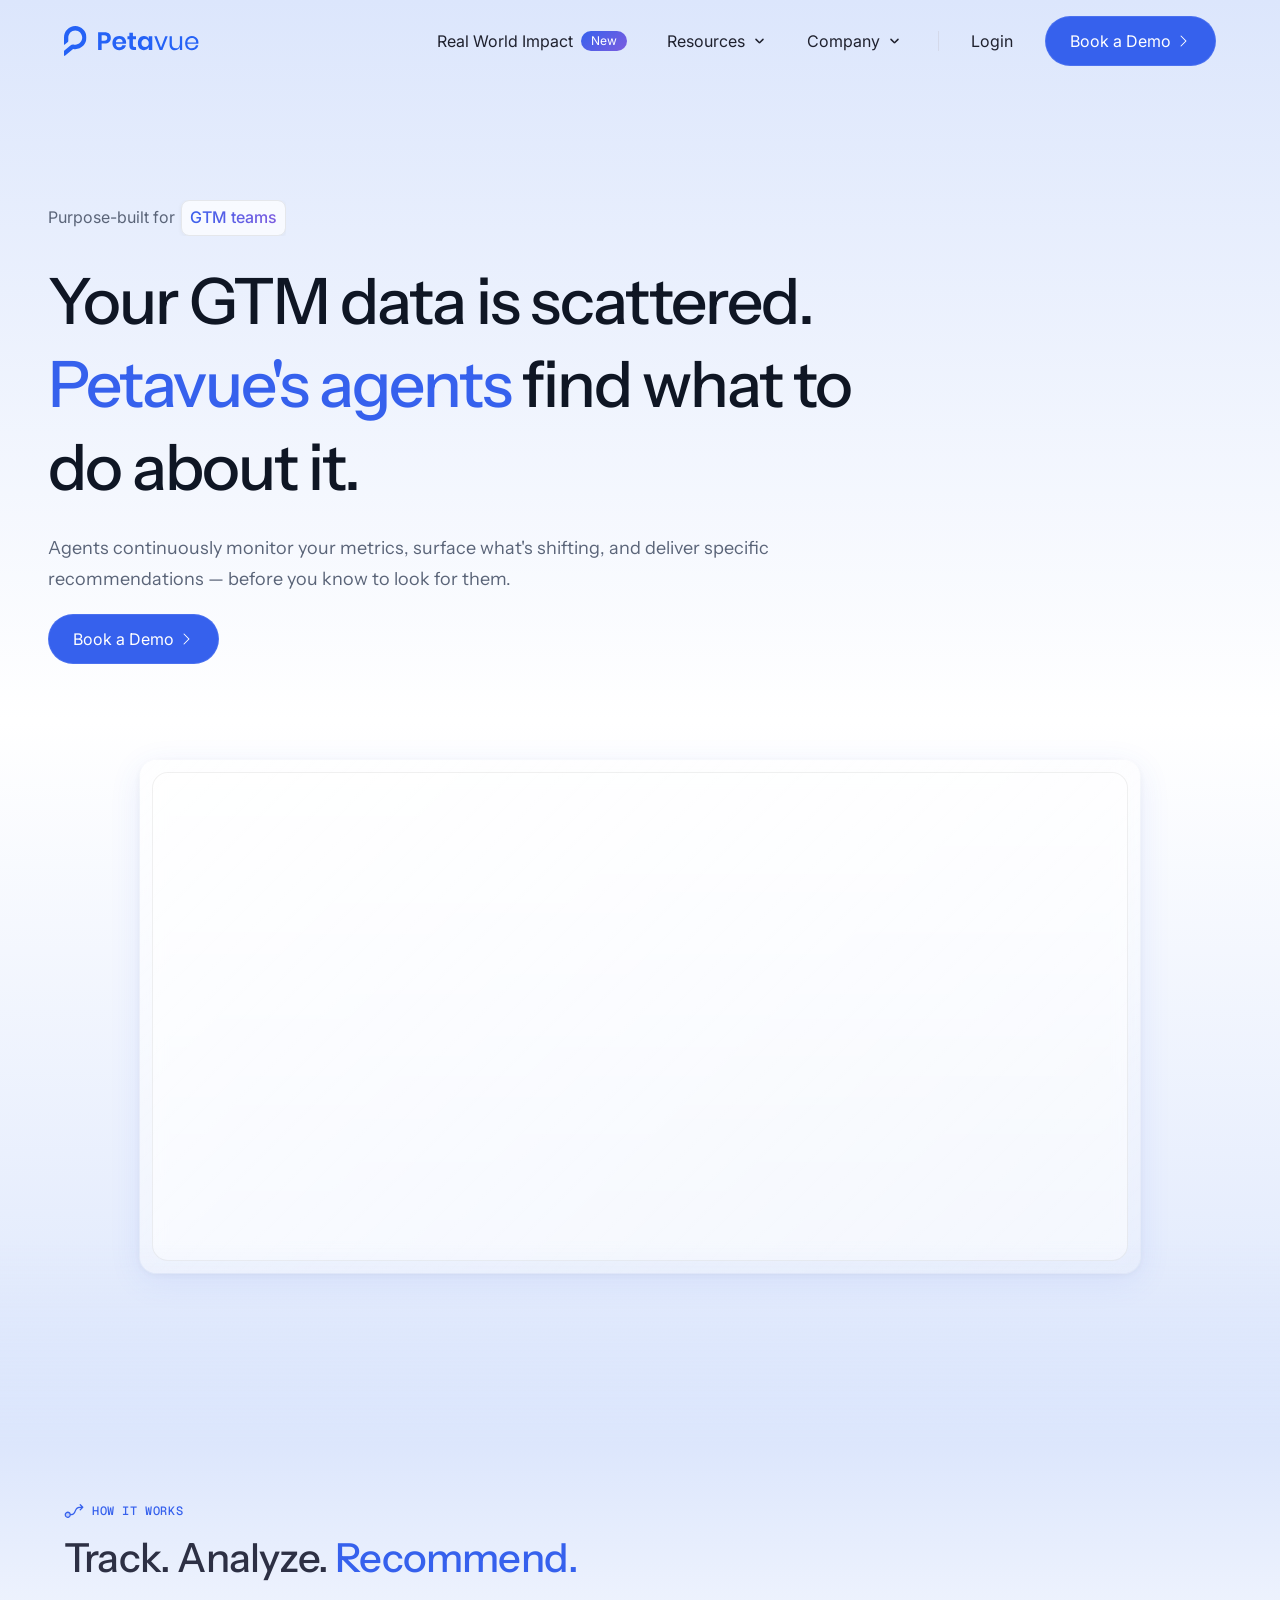
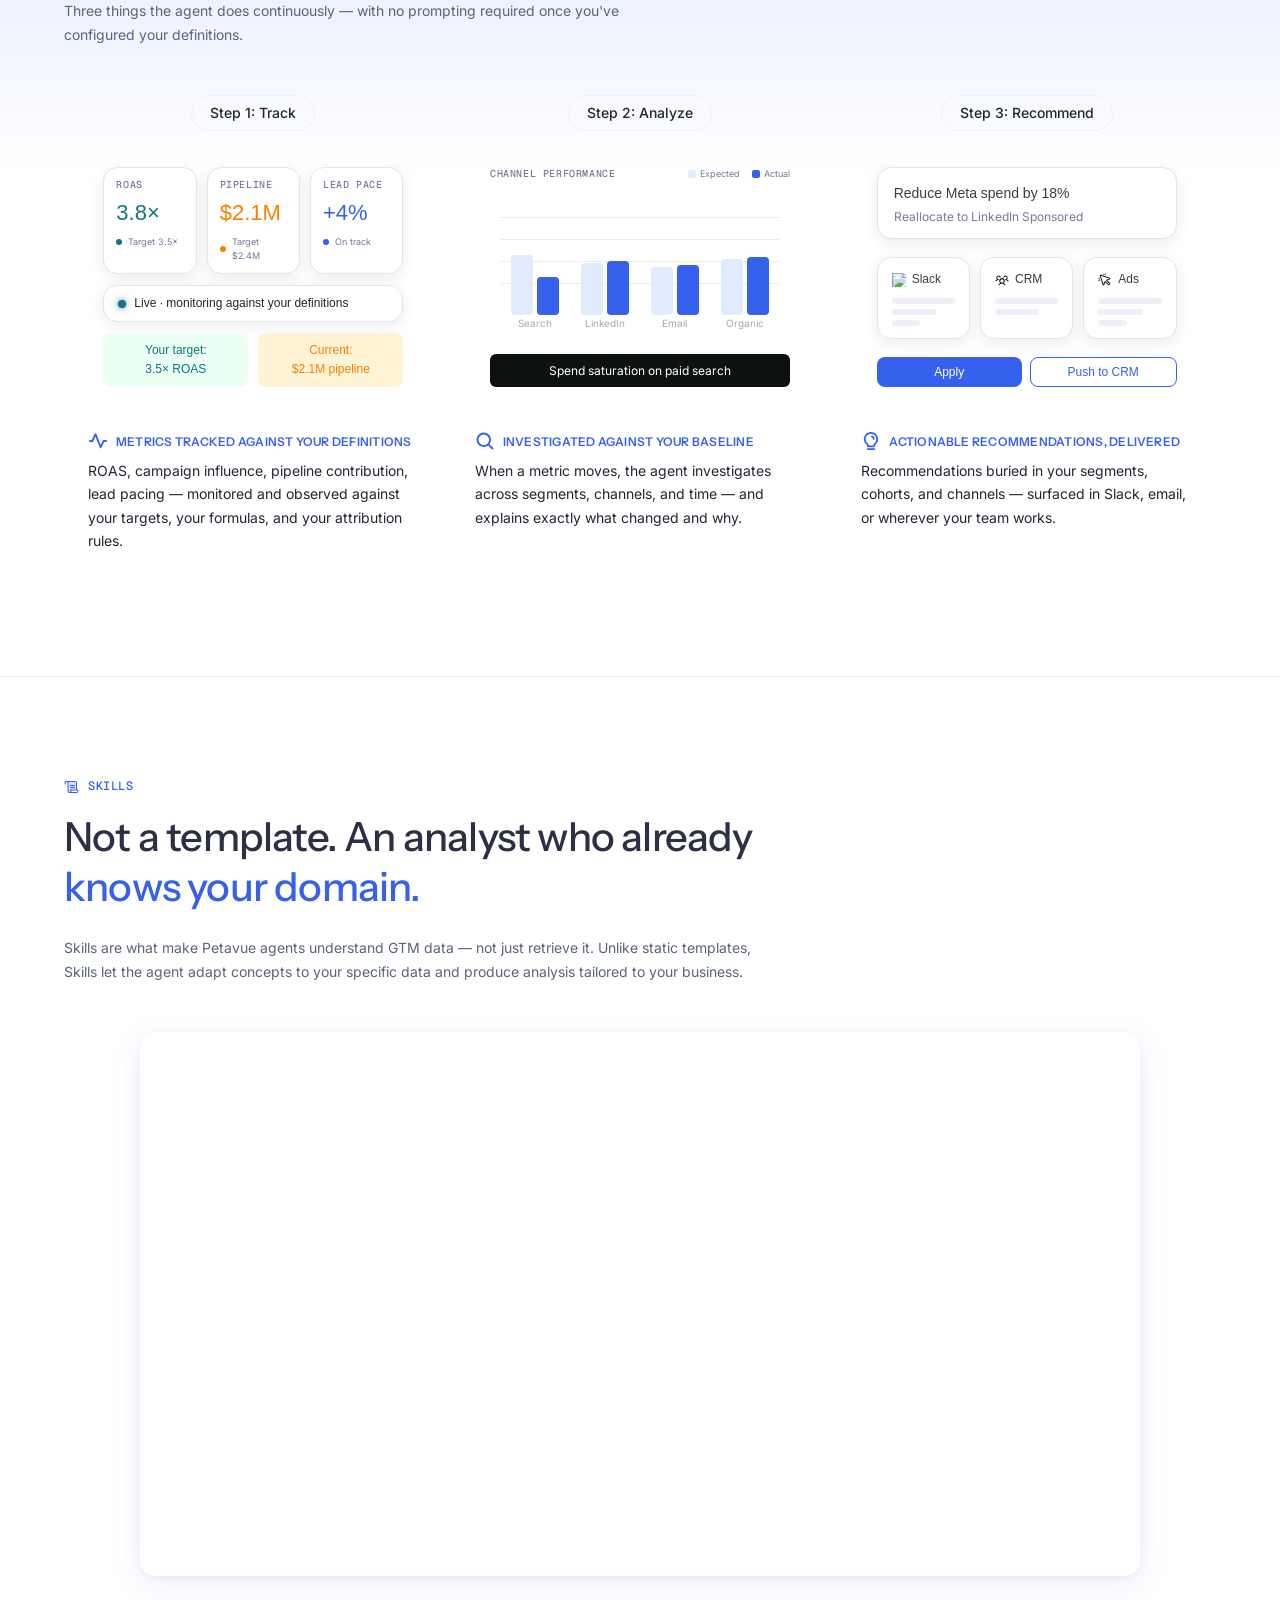
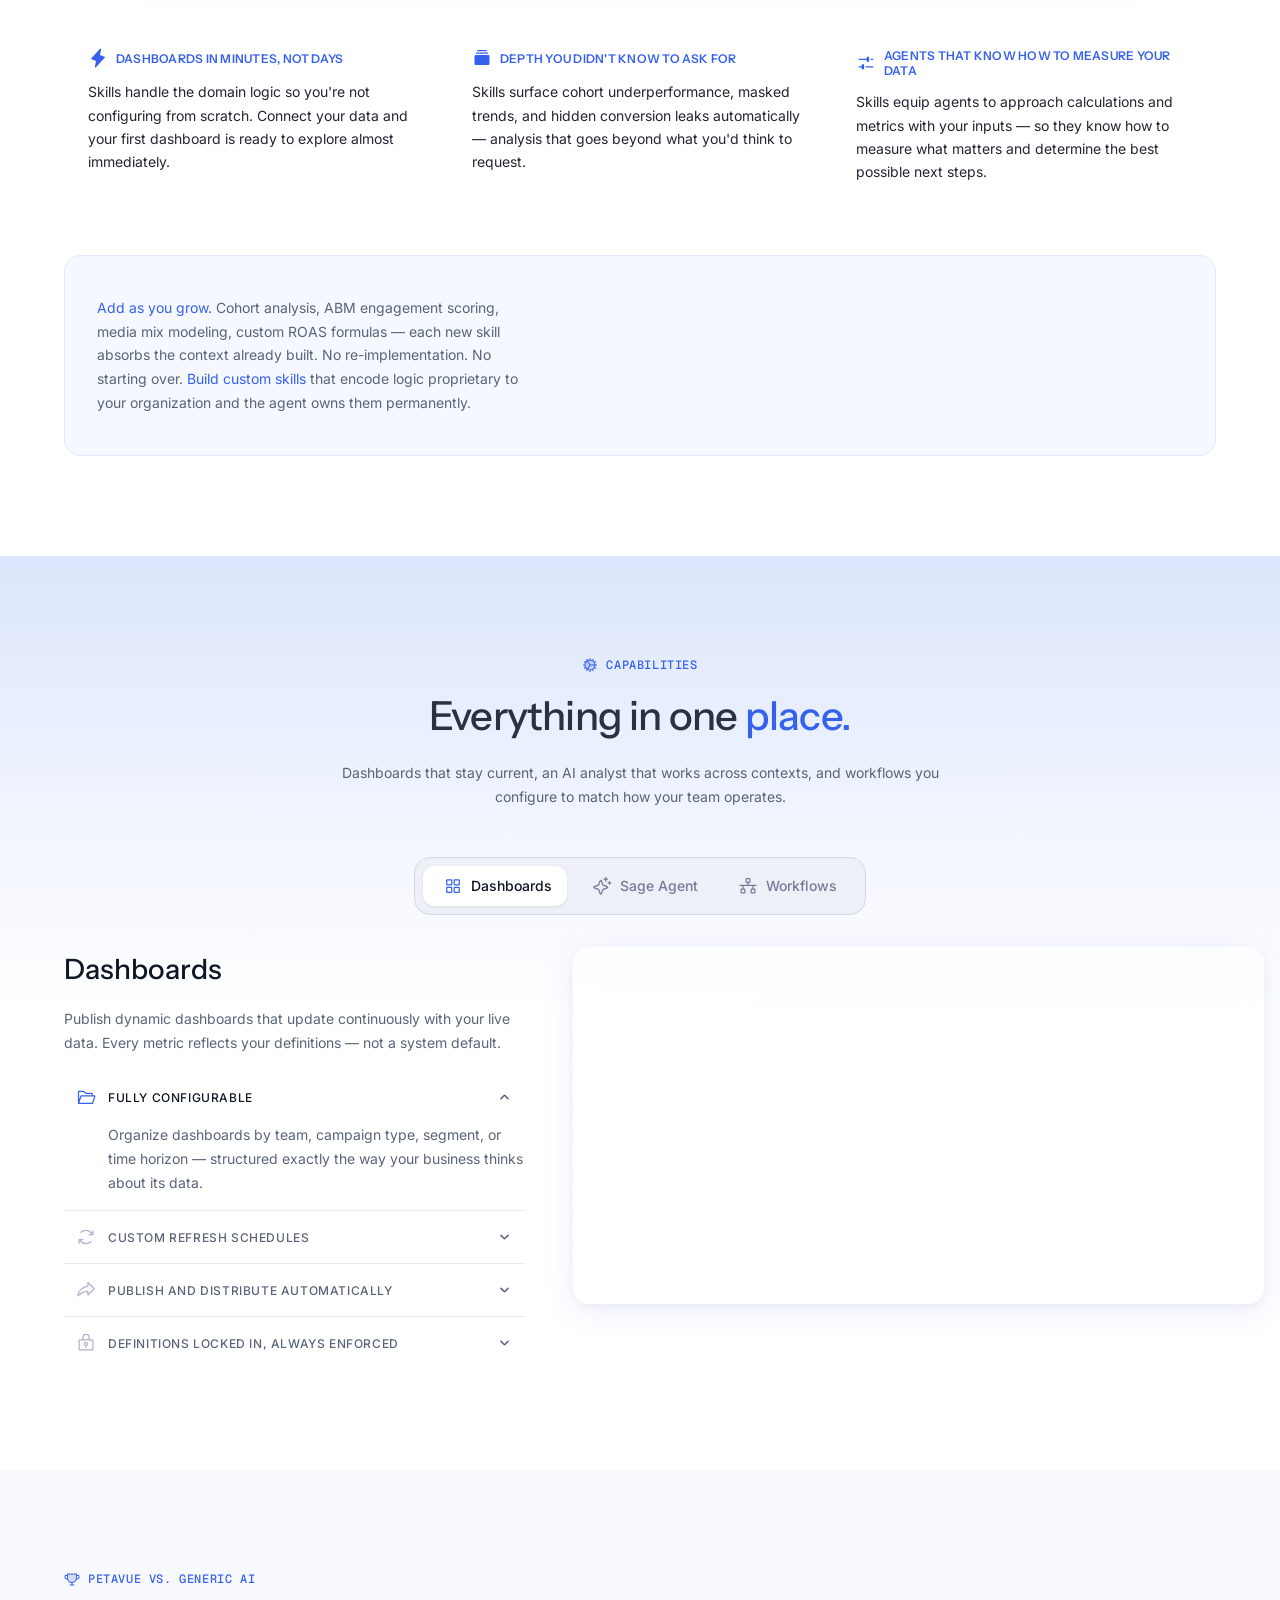
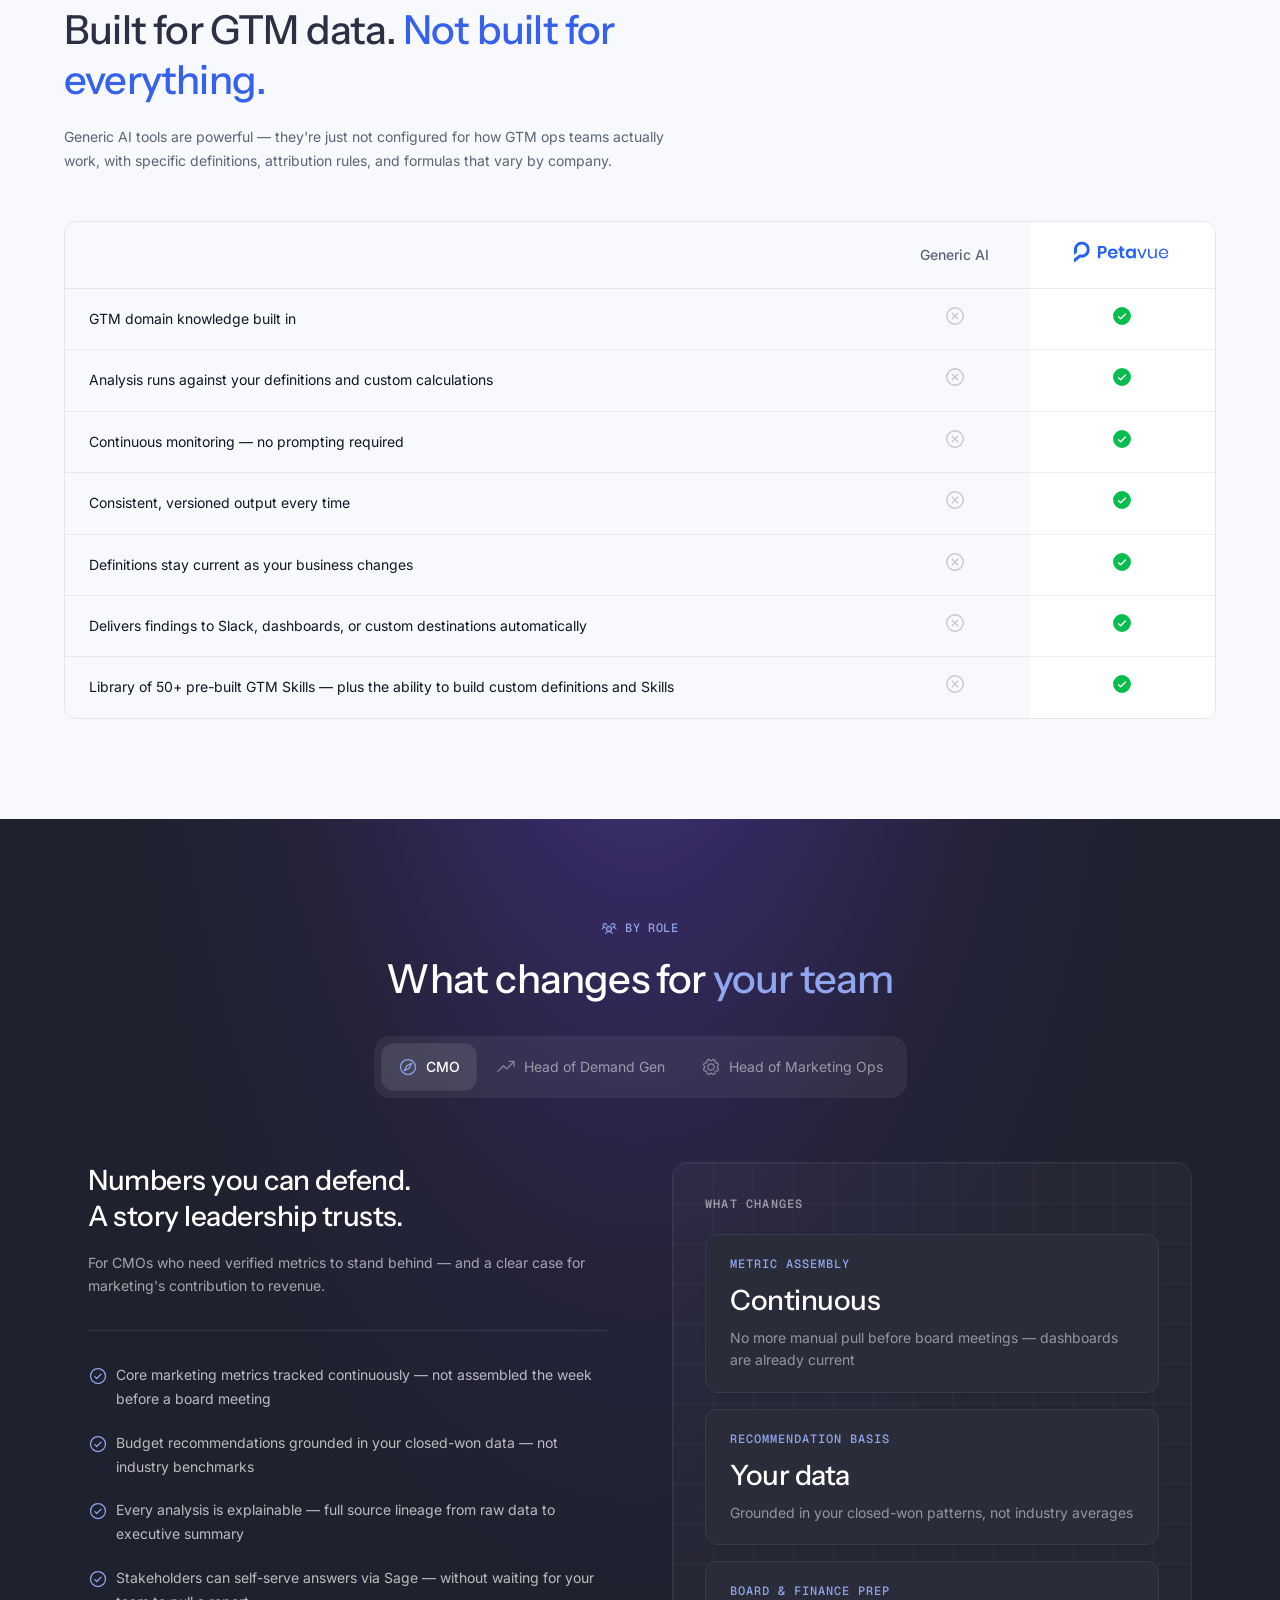
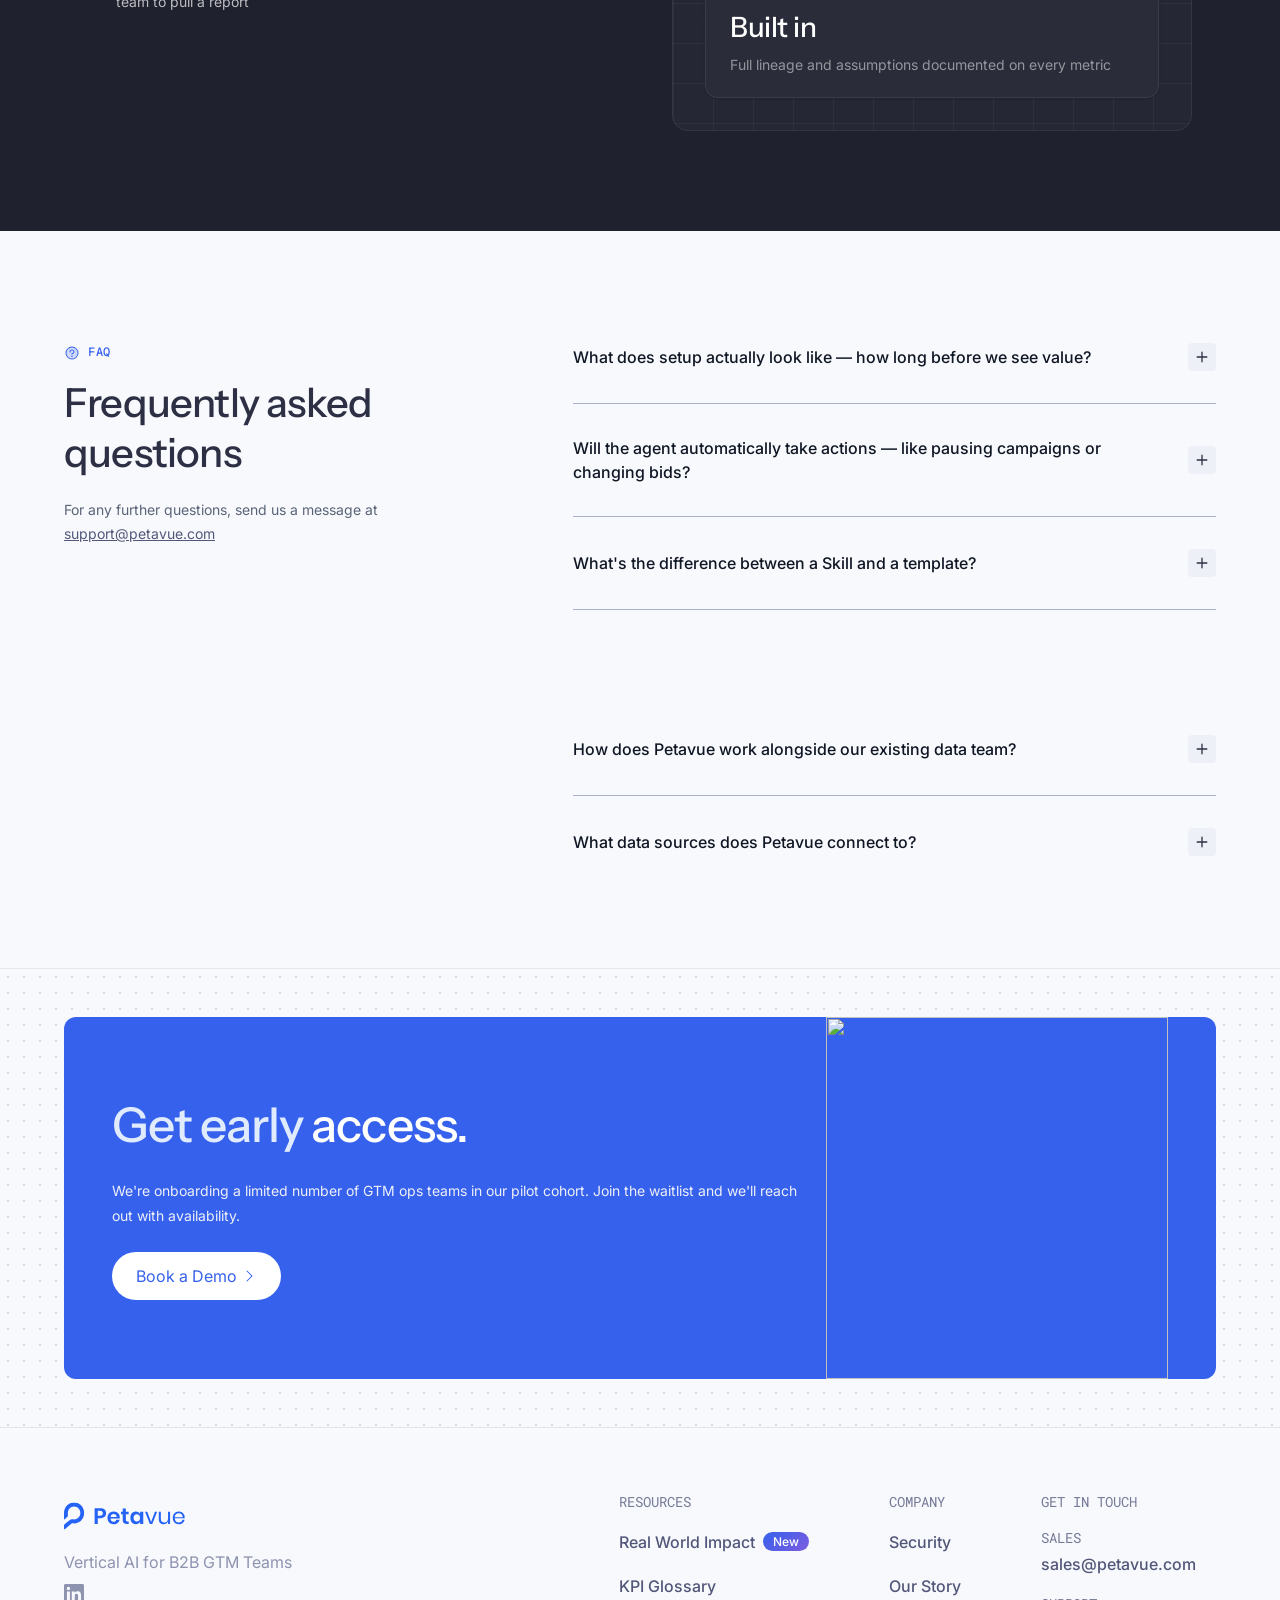
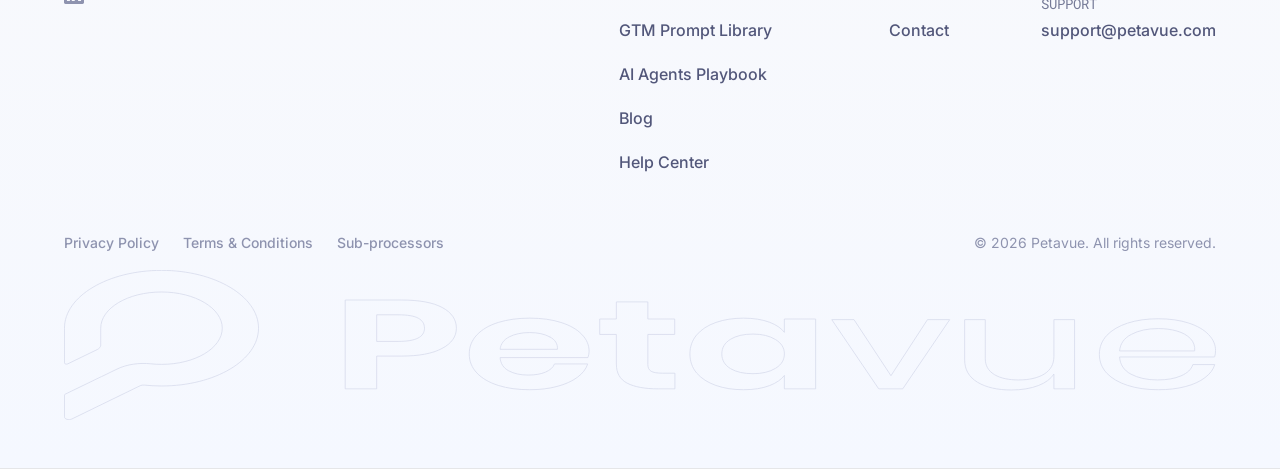
==== commit baf9153f: "comparison table rebuild, skills video, dark navbar mobile fix, UI polish - Replace matrix grid with" ====
--- a/index.html
+++ b/index.html
@@ -29,7 +29,7 @@
 <!-- HERO -->
 <section class="mktg-hero" id="how-it-works">
   <div class="mktg-hero-inner">
-    <div class="hero-badge"><span class="hero-badge-text">Purpose-built for GTM teams</span></div>
+    <div class="hero-badge">Purpose-built for <span class="hero-badge-keyword">GTM teams</span></div>
     <h1 style="color: var(--text);">Your GTM data is scattered. <em><span style="color: var(--color-primary-500);">Petavue's agents</span> find what to do about it.</em></h1>
 
     <p class="subtitle">Agents continuously monitor your metrics, surface what's shifting, and deliver specific recommendations — before you know to look for them.</p>
@@ -41,10 +41,11 @@
   </div>
   <!-- Hero video -->
   <div class="hero-media">
-    <div class="hero-media-inner">
-      <video autoplay muted loop playsinline style="width:100%;display:block;object-fit:cover;border-radius:inherit;">
-        <source src="assets/hero.mp4" type="video/mp4">
+    <div class="hero-media-inner video-wrap">
+      <video autoplay muted loop playsinline style="width:100%;display:block;object-fit:contain;border-radius:inherit;">
+        <source src="assets/videos/Hero.mp4" type="video/mp4">
       </video>
+      <button class="video-play-btn" aria-label="Pause/Play"><svg class="icon-pause" xmlns="http://www.w3.org/2000/svg" viewBox="0 0 256 256"><path d="M216,48V208a16,16,0,0,1-16,16H160a16,16,0,0,1-16-16V48a16,16,0,0,1,16-16h40A16,16,0,0,1,216,48ZM96,32H56A16,16,0,0,0,40,48V208a16,16,0,0,0,16,16H96a16,16,0,0,0,16-16V48A16,16,0,0,0,96,32Z"/></svg><svg class="icon-play" xmlns="http://www.w3.org/2000/svg" viewBox="0 0 256 256"><path d="M232.4,114.49,88.32,26.35a16,16,0,0,0-16.2-.3A15.86,15.86,0,0,0,64,39.87V216.13A15.94,15.94,0,0,0,80,232a16.07,16.07,0,0,0,8.36-2.35L232.4,141.51a15.81,15.81,0,0,0,0-27Z"/></svg></button>
     </div>
   </div>
 
@@ -55,24 +56,18 @@
 <section class="mktg-how-section" data-reveal-parent>
   <div class="padding-global"><div class="container-large">
     <div class="mktg-how-header">
-      <div class="section-label reveal-on-scroll"><svg xmlns="http://www.w3.org/2000/svg" width="16" height="16" fill="#3661ed" viewBox="0 0 256 256"><path d="M160,116h48a20,20,0,0,0,20-20V48a20,20,0,0,0-20-20H160a20,20,0,0,0-20,20V60H128a28,28,0,0,0-28,28v28H76v-4A20,20,0,0,0,56,92H24A20,20,0,0,0,4,112v32a20,20,0,0,0,20,20H56a20,20,0,0,0,20-20v-4h24v28a28,28,0,0,0,28,28h12v12a20,20,0,0,0,20,20h48a20,20,0,0,0,20-20V160a20,20,0,0,0-20-20H160a20,20,0,0,0-20,20v12H128a4,4,0,0,1-4-4V88a4,4,0,0,1,4-4h12V96A20,20,0,0,0,160,116ZM52,140H28V116H52Zm112,24h40v40H164Zm0-112h40V92H164Z"></path></svg>How it works</div>
+      <div class="section-label reveal-on-scroll"><svg xmlns="http://www.w3.org/2000/svg" width="20" height="20" fill="#3661ed" viewBox="0 0 256 256"><path d="M80,176a32,32,0,1,1-32-32A32,32,0,0,1,80,176Z" opacity="0.2"></path><path d="M245.66,74.34l-32-32a8,8,0,0,0-11.32,11.32L220.69,72H208c-49.33,0-61.05,28.12-71.38,52.92-9.38,22.51-16.92,40.59-49.48,42.84a40,40,0,1,0,.1,16c43.26-2.65,54.34-29.15,64.14-52.69C161.41,107,169.33,88,208,88h12.69l-18.35,18.34a8,8,0,0,0,11.32,11.32l32-32A8,8,0,0,0,245.66,74.34ZM48,200a24,24,0,1,1,24-24A24,24,0,0,1,48,200Z"></path></svg>How it works</div>
       <h2 class="section-heading reveal-on-scroll">Track. Analyze. <span style="color: var(--color-primary-500);">Recommend.</span></h2>
       <p class="section-sub reveal-on-scroll">Three things the agent does continuously — with no prompting required once you've configured your definitions.</p>
     </div>
 
     <!-- Step progress + cards wrapper -->
     <div class="hiw-grid-wrap" id="hiw-steps">
-      <!-- Step badges row — aligned to 3-col card grid -->
-      <div class="hiw-steps">
-        <div class="hiw-step-badge"><span>Step 1: Track</span></div>
-        <div class="hiw-step-badge"><span>Step 2: Analyze</span></div>
-        <div class="hiw-step-badge"><span>Step 3: Recommend</span></div>
-      </div>
-
       <div class="mktg-ill-cards">
 
     <!-- Card 1 — Tracks -->
     <div class="mktg-ill-card reveal-on-scroll">
+      <div class="hiw-step-badge"><span>Step 1: Track</span></div>
       <div class="mktg-ill-card-visual">
         <div class="mktg-ill-card-inner">
           <!-- label removed -->
@@ -111,6 +106,7 @@
 
     <!-- Card 2 — Analyzes -->
     <div class="mktg-ill-card reveal-on-scroll">
+      <div class="hiw-step-badge"><span>Step 2: Analyze</span></div>
       <div class="mktg-ill-card-visual">
         <div class="mktg-ill-card-inner">
           <!-- label removed -->
@@ -158,6 +154,7 @@
 
     <!-- Card 3 — Recommend -->
     <div class="mktg-ill-card reveal-on-scroll">
+      <div class="hiw-step-badge"><span>Step 3: Recommend</span></div>
       <div class="mktg-ill-card-visual">
         <div class="mktg-ill-card-inner">
           <!-- label removed -->
@@ -212,13 +209,15 @@
 <!-- SKILLS SECTION -->
 <section class="mktg-skills-section" data-reveal-parent>
   <div class="padding-global"><div class="container-large">
-  <div class="section-label section-label--lined reveal-on-scroll"><svg xmlns="http://www.w3.org/2000/svg" width="16" height="16" fill="#3661ed" viewBox="0 0 256 256"><path d="M92,92a12,12,0,0,1,12-12h60a12,12,0,0,1,0,24H104A12,12,0,0,1,92,92Zm12,52h60a12,12,0,0,0,0-24H104a12,12,0,0,0,0,24Zm132,48a36,36,0,0,1-36,36H88a36,36,0,0,1-36-36V64a12,12,0,0,0-24,0c0,3.73,3.35,6.51,3.38,6.54l-.18-.14h0A12,12,0,1,1,16.81,89.59h0C15.49,88.62,4,79.55,4,64A36,36,0,0,1,40,28H176a36,36,0,0,1,36,36V164h4a12,12,0,0,1,7.2,2.4C224.51,167.38,236,176.45,236,192ZM92.62,172.2A12,12,0,0,1,104,164h84V64a12,12,0,0,0-12-12H73.94A35.88,35.88,0,0,1,76,64V192a12,12,0,0,0,24,0c0-3.58-3.17-6.38-3.2-6.4A12,12,0,0,1,92.62,172.2ZM212,192a7.69,7.69,0,0,0-1.24-4h-87a30.32,30.32,0,0,1,.26,4,35.84,35.84,0,0,1-2.06,12H200A12,12,0,0,0,212,192Z"></path></svg>Skills</div>
+  <div class="section-label section-label--lined reveal-on-scroll"><svg xmlns="http://www.w3.org/2000/svg" width="16" height="16" fill="#3661ed" viewBox="0 0 256 256"><path d="M200,176H104s8,6,8,16a24,24,0,0,1-48,0V64A24,24,0,0,0,40,40H176a24,24,0,0,1,24,24Z" opacity="0.2"></path><path d="M96,104a8,8,0,0,1,8-8h64a8,8,0,0,1,0,16H104A8,8,0,0,1,96,104Zm8,40h64a8,8,0,0,0,0-16H104a8,8,0,0,0,0,16Zm128,48a32,32,0,0,1-32,32H88a32,32,0,0,1-32-32V64a16,16,0,0,0-32,0c0,5.74,4.83,9.62,4.88,9.66h0A8,8,0,0,1,24,88a7.89,7.89,0,0,1-4.79-1.61h0C18.05,85.54,8,77.61,8,64A32,32,0,0,1,40,32H176a32,32,0,0,1,32,32V168h8a8,8,0,0,1,4.8,1.6C222,170.46,232,178.39,232,192ZM96.26,173.48A8.07,8.07,0,0,1,104,168h88V64a16,16,0,0,0-16-16H67.69A31.71,31.71,0,0,1,72,64V192a16,16,0,0,0,32,0c0-5.74-4.83-9.62-4.88-9.66A7.82,7.82,0,0,1,96.26,173.48ZM216,192a12.58,12.58,0,0,0-3.23-8h-94a26.92,26.92,0,0,1,1.21,8,31.82,31.82,0,0,1-4.29,16H200A16,16,0,0,0,216,192Z"></path></svg>Skills</div>
   <h2 class="section-heading reveal-on-scroll" style="margin-bottom: 24px;">Not a template. An analyst who already <span style="color: var(--color-primary-500);">knows your domain.</span></h2>
   <p class="section-sub reveal-on-scroll" style="margin-bottom: 48px;">Skills are what make Petavue agents understand GTM data — not just retrieve it. Unlike static templates, Skills let the agent adapt concepts to your specific data and produce analysis tailored to your business.</p>
 
-  <div class="runs-video-placeholder">
-    <svg xmlns="http://www.w3.org/2000/svg" width="48" height="48" fill="none" viewBox="0 0 256 256"><path d="M216,40H40A16,16,0,0,0,24,56V200a16,16,0,0,0,16,16H216a16,16,0,0,0,16-16V56A16,16,0,0,0,216,40ZM40,56H216V200H40ZM164,128a8,8,0,0,1-3.71,6.74l-44,28A8,8,0,0,1,104,156V100a8,8,0,0,1,12.29-6.74l44,28A8,8,0,0,1,164,128Z" fill="#ADB2CE"/></svg>
-    <span class="runs-video-label">Skills Video</span>
+  <div class="runs-video-placeholder video-wrap">
+    <video autoplay muted loop playsinline style="width:100%;display:block;object-fit:contain;border-radius:inherit;">
+      <source src="assets/videos/Skills.mp4" type="video/mp4">
+    </video>
+    <button class="video-play-btn" aria-label="Pause/Play"><svg class="icon-pause" xmlns="http://www.w3.org/2000/svg" viewBox="0 0 256 256"><path d="M216,48V208a16,16,0,0,1-16,16H160a16,16,0,0,1-16-16V48a16,16,0,0,1,16-16h40A16,16,0,0,1,216,48ZM96,32H56A16,16,0,0,0,40,48V208a16,16,0,0,0,16,16H96a16,16,0,0,0,16-16V48A16,16,0,0,0,96,32Z"/></svg><svg class="icon-play" xmlns="http://www.w3.org/2000/svg" viewBox="0 0 256 256"><path d="M232.4,114.49,88.32,26.35a16,16,0,0,0-16.2-.3A15.86,15.86,0,0,0,64,39.87V216.13A15.94,15.94,0,0,0,80,232a16.07,16.07,0,0,0,8.36-2.35L232.4,141.51a15.81,15.81,0,0,0,0-27Z"/></svg></button>
   </div>
   <div class="mktg-runs-cards">
     <!-- Card 1: Dashboards in minutes -->
@@ -345,13 +344,15 @@
     </div>
   </div>
 
-  <div class="skills-bottom-row">
-    <div class="mktg-skills-note reveal-on-scroll">
-      <p><span style="color: var(--color-primary-500);">Add as you grow.</span> Cohort analysis, ABM engagement scoring, media mix modeling, custom ROAS formulas — each new skill absorbs the context already built. No re-implementation. No starting over. <span style="color: var(--color-primary-500);">Build custom skills</span> that encode logic proprietary to your organization and the agent owns them permanently.</p>
-    </div>
-    <div class="skill-stats-row">
-      <div class="stat-card reveal-on-scroll"><div class="stat-num">50+</div><div class="stat-label">Pre-built GTM Skills across attribution, pacing, ROAS, and pipeline</div></div>
-      <div class="stat-card reveal-on-scroll"><div class="stat-num" style="font-size:28px">Custom</div><div class="stat-label">Build your own Skills for proprietary logic — your formulas, your model</div></div>
+  <div class="skills-bottom-wrap">
+    <div class="skills-bottom-row">
+      <div class="mktg-skills-note reveal-on-scroll">
+        <p><span style="color: var(--color-primary-500);">Add as you grow.</span> Cohort analysis, ABM engagement scoring, media mix modeling, custom ROAS formulas — each new skill absorbs the context already built. No re-implementation. No starting over. <span style="color: var(--color-primary-500);">Build custom skills</span> that encode logic proprietary to your organization and the agent owns them permanently.</p>
+      </div>
+      <div class="skill-stats-row">
+        <div class="stat-card reveal-on-scroll"><div class="stat-num">50+</div><div class="stat-label">Pre-built GTM Skills across attribution, pacing, ROAS, and pipeline</div></div>
+        <div class="stat-card reveal-on-scroll"><div class="stat-num" style="font-size:28px">Custom</div><div class="stat-label">Build your own Skills for proprietary logic — your formulas, your model</div></div>
+      </div>
     </div>
   </div>
 
@@ -361,7 +362,7 @@
 <!-- CAPABILITIES SECTION -->
 <section class="mktg-capabilities-section" id="capabilities" data-reveal-parent>
   <div class="padding-global"><div class="container-large">
-    <div class="section-label reveal-on-scroll"><svg xmlns="http://www.w3.org/2000/svg" width="16" height="16" fill="#3661ed" viewBox="0 0 256 256"><path d="M160,116h48a20,20,0,0,0,20-20V48a20,20,0,0,0-20-20H160a20,20,0,0,0-20,20V60H128a28,28,0,0,0-28,28v28H76v-4A20,20,0,0,0,56,92H24A20,20,0,0,0,4,112v32a20,20,0,0,0,20,20H56a20,20,0,0,0,20-20v-4h24v28a28,28,0,0,0,28,28h12v12a20,20,0,0,0,20,20h48a20,20,0,0,0,20-20V160a20,20,0,0,0-20-20H160a20,20,0,0,0-20,20v12H128a4,4,0,0,1-4-4V88a4,4,0,0,1,4-4h12V96A20,20,0,0,0,160,116ZM52,140H28V116H52Zm112,24h40v40H164Zm0-112h40V92H164Z"></path></svg>Capabilities</div>
+    <div class="section-label reveal-on-scroll"><svg xmlns="http://www.w3.org/2000/svg" width="16" height="16" fill="#3661ed" viewBox="0 0 256 256"><path d="M208,128a80,80,0,1,1-80-80A80,80,0,0,1,208,128Z" opacity="0.2"></path><path d="M232,120H215.63a87.27,87.27,0,0,0-7.74-28.88l14.18-8.19a8,8,0,0,0-8-13.86l-14.2,8.2a88.78,88.78,0,0,0-21.14-21.14l8.2-14.2a8,8,0,0,0-13.86-8l-8.19,14.18A87.27,87.27,0,0,0,136,40.37V24a8,8,0,0,0-16,0V40.37a87.27,87.27,0,0,0-28.88,7.74L82.93,33.93a8,8,0,0,0-13.86,8l8.2,14.2A88.78,88.78,0,0,0,56.13,77.27l-14.2-8.2a8,8,0,0,0-8,13.86l14.18,8.19A87.27,87.27,0,0,0,40.37,120H24a8,8,0,0,0,0,16H40.37a87.27,87.27,0,0,0,7.74,28.88l-14.18,8.19a8,8,0,0,0,4,14.93,7.92,7.92,0,0,0,4-1.07l14.2-8.2a88.78,88.78,0,0,0,21.14,21.14l-8.2,14.2a8,8,0,0,0,13.86,8l8.19-14.18A87.27,87.27,0,0,0,120,215.63V232a8,8,0,0,0,16,0V215.63a87.27,87.27,0,0,0,28.88-7.74l8.19,14.18a8,8,0,0,0,13.86-8l-8.2-14.2a88.78,88.78,0,0,0,21.14-21.14l14.2,8.2A8,8,0,0,0,225,184a8,8,0,0,0-2.92-10.93l-14.18-8.19A87.27,87.27,0,0,0,215.63,136H232a8,8,0,0,0,0-16ZM85.31,185.94a71.92,71.92,0,0,1,0-115.88L118.76,128ZM128,200A71.58,71.58,0,0,1,99.16,194L132.62,136h66.92A72.08,72.08,0,0,1,128,200Zm4.62-80L99.16,62.05a71.94,71.94,0,0,1,100.38,58Z"></path></svg>Capabilities</div>
     <h2 class="section-heading reveal-on-scroll">Everything in one <span style="color: var(--color-primary-500);">place.</span></h2>
     <p class="section-sub reveal-on-scroll">Dashboards that stay current, an AI analyst that works across contexts, and workflows you configure to match how your team operates.</p>
 
@@ -425,9 +426,11 @@
             </div>
           </div>
           <div class="cap-panel-right">
-            <div class="cap-video-placeholder">
-              <svg xmlns="http://www.w3.org/2000/svg" width="48" height="48" fill="none" viewBox="0 0 256 256"><path d="M216,40H40A16,16,0,0,0,24,56V200a16,16,0,0,0,16,16H216a16,16,0,0,0,16-16V56A16,16,0,0,0,216,40ZM40,56H216V200H40ZM164,128a8,8,0,0,1-3.71,6.74l-44,28A8,8,0,0,1,104,156V100a8,8,0,0,1,12.29-6.74l44,28A8,8,0,0,1,164,128Z" fill="#ADB2CE"/></svg>
-              <span class="cap-video-label">Dashboard Demo</span>
+            <div class="cap-video-placeholder video-wrap">
+              <video autoplay muted loop playsinline style="width:100%;display:block;object-fit:contain;border-radius:inherit;">
+                <source src="assets/videos/Dashboard.mp4" type="video/mp4">
+              </video>
+              <button class="video-play-btn" aria-label="Pause/Play"><svg class="icon-pause" xmlns="http://www.w3.org/2000/svg" viewBox="0 0 256 256"><path d="M216,48V208a16,16,0,0,1-16,16H160a16,16,0,0,1-16-16V48a16,16,0,0,1,16-16h40A16,16,0,0,1,216,48ZM96,32H56A16,16,0,0,0,40,48V208a16,16,0,0,0,16,16H96a16,16,0,0,0,16-16V48A16,16,0,0,0,96,32Z"/></svg><svg class="icon-play" xmlns="http://www.w3.org/2000/svg" viewBox="0 0 256 256"><path d="M232.4,114.49,88.32,26.35a16,16,0,0,0-16.2-.3A15.86,15.86,0,0,0,64,39.87V216.13A15.94,15.94,0,0,0,80,232a16.07,16.07,0,0,0,8.36-2.35L232.4,141.51a15.81,15.81,0,0,0,0-27Z"/></svg></button>
             </div>
           </div>
         </div>
@@ -467,9 +470,11 @@
             </div>
           </div>
           <div class="cap-panel-right">
-            <div class="cap-video-placeholder">
-              <svg xmlns="http://www.w3.org/2000/svg" width="48" height="48" fill="none" viewBox="0 0 256 256"><path d="M216,40H40A16,16,0,0,0,24,56V200a16,16,0,0,0,16,16H216a16,16,0,0,0,16-16V56A16,16,0,0,0,216,40ZM40,56H216V200H40ZM164,128a8,8,0,0,1-3.71,6.74l-44,28A8,8,0,0,1,104,156V100a8,8,0,0,1,12.29-6.74l44,28A8,8,0,0,1,164,128Z" fill="#ADB2CE"/></svg>
-              <span class="cap-video-label">Sage Agent Demo</span>
+            <div class="cap-video-placeholder video-wrap">
+              <video autoplay muted loop playsinline style="width:100%;display:block;object-fit:contain;border-radius:inherit;">
+                <source src="assets/videos/SageAgent.mp4" type="video/mp4">
+              </video>
+              <button class="video-play-btn" aria-label="Pause/Play"><svg class="icon-pause" xmlns="http://www.w3.org/2000/svg" viewBox="0 0 256 256"><path d="M216,48V208a16,16,0,0,1-16,16H160a16,16,0,0,1-16-16V48a16,16,0,0,1,16-16h40A16,16,0,0,1,216,48ZM96,32H56A16,16,0,0,0,40,48V208a16,16,0,0,0,16,16H96a16,16,0,0,0,16-16V48A16,16,0,0,0,96,32Z"/></svg><svg class="icon-play" xmlns="http://www.w3.org/2000/svg" viewBox="0 0 256 256"><path d="M232.4,114.49,88.32,26.35a16,16,0,0,0-16.2-.3A15.86,15.86,0,0,0,64,39.87V216.13A15.94,15.94,0,0,0,80,232a16.07,16.07,0,0,0,8.36-2.35L232.4,141.51a15.81,15.81,0,0,0,0-27Z"/></svg></button>
             </div>
           </div>
         </div>
@@ -509,9 +514,11 @@
             </div>
           </div>
           <div class="cap-panel-right">
-            <div class="cap-video-placeholder">
-              <svg xmlns="http://www.w3.org/2000/svg" width="48" height="48" fill="none" viewBox="0 0 256 256"><path d="M216,40H40A16,16,0,0,0,24,56V200a16,16,0,0,0,16,16H216a16,16,0,0,0,16-16V56A16,16,0,0,0,216,40ZM40,56H216V200H40ZM164,128a8,8,0,0,1-3.71,6.74l-44,28A8,8,0,0,1,104,156V100a8,8,0,0,1,12.29-6.74l44,28A8,8,0,0,1,164,128Z" fill="#ADB2CE"/></svg>
-              <span class="cap-video-label">Workflows Demo</span>
+            <div class="cap-video-placeholder video-wrap">
+              <video autoplay muted loop playsinline style="width:100%;display:block;object-fit:contain;border-radius:inherit;">
+                <source src="assets/videos/Workflow.mp4" type="video/mp4">
+              </video>
+              <button class="video-play-btn" aria-label="Pause/Play"><svg class="icon-pause" xmlns="http://www.w3.org/2000/svg" viewBox="0 0 256 256"><path d="M216,48V208a16,16,0,0,1-16,16H160a16,16,0,0,1-16-16V48a16,16,0,0,1,16-16h40A16,16,0,0,1,216,48ZM96,32H56A16,16,0,0,0,40,48V208a16,16,0,0,0,16,16H96a16,16,0,0,0,16-16V48A16,16,0,0,0,96,32Z"/></svg><svg class="icon-play" xmlns="http://www.w3.org/2000/svg" viewBox="0 0 256 256"><path d="M232.4,114.49,88.32,26.35a16,16,0,0,0-16.2-.3A15.86,15.86,0,0,0,64,39.87V216.13A15.94,15.94,0,0,0,80,232a16.07,16.07,0,0,0,8.36-2.35L232.4,141.51a15.81,15.81,0,0,0,0-27Z"/></svg></button>
             </div>
           </div>
         </div>
@@ -523,56 +530,30 @@
 <!-- COMPARISON MATRIX -->
 <section class="mktg-matrix-section" data-reveal-parent>
   <div class="padding-global"><div class="container-large">
-    <div class="section-label reveal-on-scroll"><svg xmlns="http://www.w3.org/2000/svg" width="16" height="16" fill="#3661ed" viewBox="0 0 256 256"><path d="M232,60H212V48a12,12,0,0,0-12-12H56A12,12,0,0,0,44,48V60H24A20,20,0,0,0,4,80V96a44.05,44.05,0,0,0,44,44h.77A84.18,84.18,0,0,0,116,195.15V212H96a12,12,0,0,0,0,24h64a12,12,0,0,0,0-24H140V195.11c30.94-4.51,56.53-26.2,67-55.11h1a44.05,44.05,0,0,0,44-44V80A20,20,0,0,0,232,60ZM28,96V84H44v28c0,1.21,0,2.41.09,3.61A20,20,0,0,1,28,96Zm160,15.1c0,33.33-26.71,60.65-59.54,60.9A60,60,0,0,1,68,112V60H188ZM228,96a20,20,0,0,1-16.12,19.62c.08-1.5.12-3,.12-4.52V84h16Z"></path></svg>Petavue vs. Generic AI</div>
+    <div class="section-label reveal-on-scroll"><svg xmlns="http://www.w3.org/2000/svg" width="16" height="16" fill="#3661ed" viewBox="0 0 256 256"><path d="M200,48v63.1c0,39.7-31.75,72.6-71.45,72.9A72,72,0,0,1,56,112V48Z" opacity="0.2"></path><path d="M232,64H208V48a8,8,0,0,0-8-8H56a8,8,0,0,0-8,8V64H24A16,16,0,0,0,8,80V96a40,40,0,0,0,40,40h3.65A80.13,80.13,0,0,0,120,191.61V216H96a8,8,0,0,0,0,16h64a8,8,0,0,0,0-16H136V191.58c31.94-3.23,58.44-25.64,68.08-55.58H208a40,40,0,0,0,40-40V80A16,16,0,0,0,232,64ZM48,120A24,24,0,0,1,24,96V80H48v32q0,4,.39,8Zm144-8.9c0,35.52-29,64.64-64,64.9a64,64,0,0,1-64-64V56H192ZM232,96a24,24,0,0,1-24,24h-.5a81.81,81.81,0,0,0,.5-8.9V80h24Z"></path></svg>Petavue vs. Generic AI</div>
     <h2 class="section-heading reveal-on-scroll">Built for GTM data. <span style="color: var(--color-primary-500);">Not built for everything.</span></h2>
     <p class="section-sub reveal-on-scroll">Generic AI tools are powerful — they're just not configured for how GTM ops teams actually work, with specific definitions, attribution rules, and formulas that vary by company.</p>
 
-    <div class="matrix-scroll-wrap"><div class="matrix-columns reveal-on-scroll">
-      <!-- Feature labels column -->
-      <div class="matrix-col matrix-col-labels">
-        <div class="matrix-col-header"><span class="matrix-col-title">Feature</span></div>
-        <ul class="matrix-col-features">
-          <li>GTM domain knowledge built in</li>
-          <li>Analysis runs against your definitions</li>
-          <li>Continuous monitoring — no prompting</li>
-          <li>Consistent, versioned output</li>
-          <li>Definitions stay current automatically</li>
-          <li>Auto-deliver to Slack & CRM</li>
-          <li>50+ pre-built GTM Skills</li>
-        </ul>
-      </div>
-
-      <!-- Icon columns wrapper -->
-      <div class="matrix-icon-cols">
-      <!-- Petavue column — checks only -->
-      <div class="matrix-col matrix-col-petavue">
-        <div class="matrix-col-header"><img src="assets/petavue-icon.svg" alt="Petavue" class="matrix-col-logo"></div>
-        <ul class="matrix-col-features matrix-col-icons">
-          <li><svg xmlns="http://www.w3.org/2000/svg" width="20" height="20" fill="#08bd50" viewBox="0 0 256 256"><path d="M173.66,98.34a8,8,0,0,1,0,11.32l-56,56a8,8,0,0,1-11.32,0l-24-24a8,8,0,0,1,11.32-11.32L112,148.69l50.34-50.35A8,8,0,0,1,173.66,98.34ZM232,128A104,104,0,1,1,128,24,104.11,104.11,0,0,1,232,128Zm-16,0a88,88,0,1,0-88,88A88.1,88.1,0,0,0,216,128Z"></path></svg></li>
-          <li><svg xmlns="http://www.w3.org/2000/svg" width="20" height="20" fill="#08bd50" viewBox="0 0 256 256"><path d="M173.66,98.34a8,8,0,0,1,0,11.32l-56,56a8,8,0,0,1-11.32,0l-24-24a8,8,0,0,1,11.32-11.32L112,148.69l50.34-50.35A8,8,0,0,1,173.66,98.34ZM232,128A104,104,0,1,1,128,24,104.11,104.11,0,0,1,232,128Zm-16,0a88,88,0,1,0-88,88A88.1,88.1,0,0,0,216,128Z"></path></svg></li>
-          <li><svg xmlns="http://www.w3.org/2000/svg" width="20" height="20" fill="#08bd50" viewBox="0 0 256 256"><path d="M173.66,98.34a8,8,0,0,1,0,11.32l-56,56a8,8,0,0,1-11.32,0l-24-24a8,8,0,0,1,11.32-11.32L112,148.69l50.34-50.35A8,8,0,0,1,173.66,98.34ZM232,128A104,104,0,1,1,128,24,104.11,104.11,0,0,1,232,128Zm-16,0a88,88,0,1,0-88,88A88.1,88.1,0,0,0,216,128Z"></path></svg></li>
-          <li><svg xmlns="http://www.w3.org/2000/svg" width="20" height="20" fill="#08bd50" viewBox="0 0 256 256"><path d="M173.66,98.34a8,8,0,0,1,0,11.32l-56,56a8,8,0,0,1-11.32,0l-24-24a8,8,0,0,1,11.32-11.32L112,148.69l50.34-50.35A8,8,0,0,1,173.66,98.34ZM232,128A104,104,0,1,1,128,24,104.11,104.11,0,0,1,232,128Zm-16,0a88,88,0,1,0-88,88A88.1,88.1,0,0,0,216,128Z"></path></svg></li>
-          <li><svg xmlns="http://www.w3.org/2000/svg" width="20" height="20" fill="#08bd50" viewBox="0 0 256 256"><path d="M173.66,98.34a8,8,0,0,1,0,11.32l-56,56a8,8,0,0,1-11.32,0l-24-24a8,8,0,0,1,11.32-11.32L112,148.69l50.34-50.35A8,8,0,0,1,173.66,98.34ZM232,128A104,104,0,1,1,128,24,104.11,104.11,0,0,1,232,128Zm-16,0a88,88,0,1,0-88,88A88.1,88.1,0,0,0,216,128Z"></path></svg></li>
-          <li><svg xmlns="http://www.w3.org/2000/svg" width="20" height="20" fill="#08bd50" viewBox="0 0 256 256"><path d="M173.66,98.34a8,8,0,0,1,0,11.32l-56,56a8,8,0,0,1-11.32,0l-24-24a8,8,0,0,1,11.32-11.32L112,148.69l50.34-50.35A8,8,0,0,1,173.66,98.34ZM232,128A104,104,0,1,1,128,24,104.11,104.11,0,0,1,232,128Zm-16,0a88,88,0,1,0-88,88A88.1,88.1,0,0,0,216,128Z"></path></svg></li>
-          <li><svg xmlns="http://www.w3.org/2000/svg" width="20" height="20" fill="#08bd50" viewBox="0 0 256 256"><path d="M173.66,98.34a8,8,0,0,1,0,11.32l-56,56a8,8,0,0,1-11.32,0l-24-24a8,8,0,0,1,11.32-11.32L112,148.69l50.34-50.35A8,8,0,0,1,173.66,98.34ZM232,128A104,104,0,1,1,128,24,104.11,104.11,0,0,1,232,128Zm-16,0a88,88,0,1,0-88,88A88.1,88.1,0,0,0,216,128Z"></path></svg></li>
-        </ul>
-      </div>
-
-      <!-- Generic AI column — crosses only -->
-      <div class="matrix-col matrix-col-generic">
-        <div class="matrix-col-header"><span class="matrix-col-title">Generic AI</span></div>
-        <ul class="matrix-col-features matrix-col-icons">
-          <li><svg xmlns="http://www.w3.org/2000/svg" width="20" height="20" fill="#1f212e" viewBox="0 0 256 256"><path d="M165.66,101.66,139.31,128l26.35,26.34a8,8,0,0,1-11.32,11.32L128,139.31l-26.34,26.35a8,8,0,0,1-11.32-11.32L116.69,128,90.34,101.66a8,8,0,0,1,11.32-11.32L128,116.69l26.34-26.35a8,8,0,0,1,11.32,11.32ZM232,128A104,104,0,1,1,128,24,104.11,104.11,0,0,1,232,128Zm-16,0a88,88,0,1,0-88,88A88.1,88.1,0,0,0,216,128Z"></path></svg></li>
-          <li><svg xmlns="http://www.w3.org/2000/svg" width="20" height="20" fill="#1f212e" viewBox="0 0 256 256"><path d="M165.66,101.66,139.31,128l26.35,26.34a8,8,0,0,1-11.32,11.32L128,139.31l-26.34,26.35a8,8,0,0,1-11.32-11.32L116.69,128,90.34,101.66a8,8,0,0,1,11.32-11.32L128,116.69l26.34-26.35a8,8,0,0,1,11.32,11.32ZM232,128A104,104,0,1,1,128,24,104.11,104.11,0,0,1,232,128Zm-16,0a88,88,0,1,0-88,88A88.1,88.1,0,0,0,216,128Z"></path></svg></li>
-          <li><svg xmlns="http://www.w3.org/2000/svg" width="20" height="20" fill="#1f212e" viewBox="0 0 256 256"><path d="M165.66,101.66,139.31,128l26.35,26.34a8,8,0,0,1-11.32,11.32L128,139.31l-26.34,26.35a8,8,0,0,1-11.32-11.32L116.69,128,90.34,101.66a8,8,0,0,1,11.32-11.32L128,116.69l26.34-26.35a8,8,0,0,1,11.32,11.32ZM232,128A104,104,0,1,1,128,24,104.11,104.11,0,0,1,232,128Zm-16,0a88,88,0,1,0-88,88A88.1,88.1,0,0,0,216,128Z"></path></svg></li>
-          <li><svg xmlns="http://www.w3.org/2000/svg" width="20" height="20" fill="#1f212e" viewBox="0 0 256 256"><path d="M165.66,101.66,139.31,128l26.35,26.34a8,8,0,0,1-11.32,11.32L128,139.31l-26.34,26.35a8,8,0,0,1-11.32-11.32L116.69,128,90.34,101.66a8,8,0,0,1,11.32-11.32L128,116.69l26.34-26.35a8,8,0,0,1,11.32,11.32ZM232,128A104,104,0,1,1,128,24,104.11,104.11,0,0,1,232,128Zm-16,0a88,88,0,1,0-88,88A88.1,88.1,0,0,0,216,128Z"></path></svg></li>
-          <li><svg xmlns="http://www.w3.org/2000/svg" width="20" height="20" fill="#1f212e" viewBox="0 0 256 256"><path d="M165.66,101.66,139.31,128l26.35,26.34a8,8,0,0,1-11.32,11.32L128,139.31l-26.34,26.35a8,8,0,0,1-11.32-11.32L116.69,128,90.34,101.66a8,8,0,0,1,11.32-11.32L128,116.69l26.34-26.35a8,8,0,0,1,11.32,11.32ZM232,128A104,104,0,1,1,128,24,104.11,104.11,0,0,1,232,128Zm-16,0a88,88,0,1,0-88,88A88.1,88.1,0,0,0,216,128Z"></path></svg></li>
-          <li><svg xmlns="http://www.w3.org/2000/svg" width="20" height="20" fill="#1f212e" viewBox="0 0 256 256"><path d="M165.66,101.66,139.31,128l26.35,26.34a8,8,0,0,1-11.32,11.32L128,139.31l-26.34,26.35a8,8,0,0,1-11.32-11.32L116.69,128,90.34,101.66a8,8,0,0,1,11.32-11.32L128,116.69l26.34-26.35a8,8,0,0,1,11.32,11.32ZM232,128A104,104,0,1,1,128,24,104.11,104.11,0,0,1,232,128Zm-16,0a88,88,0,1,0-88,88A88.1,88.1,0,0,0,216,128Z"></path></svg></li>
-          <li><svg xmlns="http://www.w3.org/2000/svg" width="20" height="20" fill="#1f212e" viewBox="0 0 256 256"><path d="M165.66,101.66,139.31,128l26.35,26.34a8,8,0,0,1-11.32,11.32L128,139.31l-26.34,26.35a8,8,0,0,1-11.32-11.32L116.69,128,90.34,101.66a8,8,0,0,1,11.32-11.32L128,116.69l26.34-26.35a8,8,0,0,1,11.32,11.32ZM232,128A104,104,0,1,1,128,24,104.11,104.11,0,0,1,232,128Zm-16,0a88,88,0,1,0-88,88A88.1,88.1,0,0,0,216,128Z"></path></svg></li>
-        </ul>
-      </div>
-      </div><!-- /matrix-icon-cols -->
-    </div></div><!-- /matrix-scroll-wrap -->
+    <div class="matrix-scroll-wrap">
+    <table class="matrix-table reveal-on-scroll">
+      <thead>
+        <tr>
+          <th></th>
+          <th class="matrix-th-generic">Generic AI</th>
+          <th class="matrix-th-petavue"><img src="assets/petavue-icon.svg" alt="Petavue" class="matrix-col-logo"></th>
+        </tr>
+      </thead>
+      <tbody>
+        <tr><td>GTM domain knowledge built in</td><td class="matrix-cell-icon"><svg xmlns="http://www.w3.org/2000/svg" width="22" height="22" fill="#c4c7d0" viewBox="0 0 256 256"><path d="M165.66,101.66,139.31,128l26.35,26.34a8,8,0,0,1-11.32,11.32L128,139.31l-26.34,26.35a8,8,0,0,1-11.32-11.32L116.69,128,90.34,101.66a8,8,0,0,1,11.32-11.32L128,116.69l26.34-26.35a8,8,0,0,1,11.32,11.32ZM232,128A104,104,0,1,1,128,24,104.11,104.11,0,0,1,232,128Zm-16,0a88,88,0,1,0-88,88A88.1,88.1,0,0,0,216,128Z"></path></svg></td><td class="matrix-cell-icon matrix-cell-petavue"><svg xmlns="http://www.w3.org/2000/svg" width="22" height="22" fill="#08bd50" viewBox="0 0 256 256"><path d="M128,24A104,104,0,1,0,232,128,104.11,104.11,0,0,0,128,24Zm45.66,85.66-56,56a8,8,0,0,1-11.32,0l-24-24a8,8,0,0,1,11.32-11.32L112,148.69l50.34-50.35a8,8,0,0,1,11.32,11.32Z"></path></svg></td></tr>
+        <tr><td>Analysis runs against your definitions and custom calculations</td><td class="matrix-cell-icon"><svg xmlns="http://www.w3.org/2000/svg" width="22" height="22" fill="#c4c7d0" viewBox="0 0 256 256"><path d="M165.66,101.66,139.31,128l26.35,26.34a8,8,0,0,1-11.32,11.32L128,139.31l-26.34,26.35a8,8,0,0,1-11.32-11.32L116.69,128,90.34,101.66a8,8,0,0,1,11.32-11.32L128,116.69l26.34-26.35a8,8,0,0,1,11.32,11.32ZM232,128A104,104,0,1,1,128,24,104.11,104.11,0,0,1,232,128Zm-16,0a88,88,0,1,0-88,88A88.1,88.1,0,0,0,216,128Z"></path></svg></td><td class="matrix-cell-icon matrix-cell-petavue"><svg xmlns="http://www.w3.org/2000/svg" width="22" height="22" fill="#08bd50" viewBox="0 0 256 256"><path d="M128,24A104,104,0,1,0,232,128,104.11,104.11,0,0,0,128,24Zm45.66,85.66-56,56a8,8,0,0,1-11.32,0l-24-24a8,8,0,0,1,11.32-11.32L112,148.69l50.34-50.35a8,8,0,0,1,11.32,11.32Z"></path></svg></td></tr>
+        <tr><td>Continuous monitoring — no prompting required</td><td class="matrix-cell-icon"><svg xmlns="http://www.w3.org/2000/svg" width="22" height="22" fill="#c4c7d0" viewBox="0 0 256 256"><path d="M165.66,101.66,139.31,128l26.35,26.34a8,8,0,0,1-11.32,11.32L128,139.31l-26.34,26.35a8,8,0,0,1-11.32-11.32L116.69,128,90.34,101.66a8,8,0,0,1,11.32-11.32L128,116.69l26.34-26.35a8,8,0,0,1,11.32,11.32ZM232,128A104,104,0,1,1,128,24,104.11,104.11,0,0,1,232,128Zm-16,0a88,88,0,1,0-88,88A88.1,88.1,0,0,0,216,128Z"></path></svg></td><td class="matrix-cell-icon matrix-cell-petavue"><svg xmlns="http://www.w3.org/2000/svg" width="22" height="22" fill="#08bd50" viewBox="0 0 256 256"><path d="M128,24A104,104,0,1,0,232,128,104.11,104.11,0,0,0,128,24Zm45.66,85.66-56,56a8,8,0,0,1-11.32,0l-24-24a8,8,0,0,1,11.32-11.32L112,148.69l50.34-50.35a8,8,0,0,1,11.32,11.32Z"></path></svg></td></tr>
+        <tr><td>Consistent, versioned output every time</td><td class="matrix-cell-icon"><svg xmlns="http://www.w3.org/2000/svg" width="22" height="22" fill="#c4c7d0" viewBox="0 0 256 256"><path d="M165.66,101.66,139.31,128l26.35,26.34a8,8,0,0,1-11.32,11.32L128,139.31l-26.34,26.35a8,8,0,0,1-11.32-11.32L116.69,128,90.34,101.66a8,8,0,0,1,11.32-11.32L128,116.69l26.34-26.35a8,8,0,0,1,11.32,11.32ZM232,128A104,104,0,1,1,128,24,104.11,104.11,0,0,1,232,128Zm-16,0a88,88,0,1,0-88,88A88.1,88.1,0,0,0,216,128Z"></path></svg></td><td class="matrix-cell-icon matrix-cell-petavue"><svg xmlns="http://www.w3.org/2000/svg" width="22" height="22" fill="#08bd50" viewBox="0 0 256 256"><path d="M128,24A104,104,0,1,0,232,128,104.11,104.11,0,0,0,128,24Zm45.66,85.66-56,56a8,8,0,0,1-11.32,0l-24-24a8,8,0,0,1,11.32-11.32L112,148.69l50.34-50.35a8,8,0,0,1,11.32,11.32Z"></path></svg></td></tr>
+        <tr><td>Definitions stay current as your business changes</td><td class="matrix-cell-icon"><svg xmlns="http://www.w3.org/2000/svg" width="22" height="22" fill="#c4c7d0" viewBox="0 0 256 256"><path d="M165.66,101.66,139.31,128l26.35,26.34a8,8,0,0,1-11.32,11.32L128,139.31l-26.34,26.35a8,8,0,0,1-11.32-11.32L116.69,128,90.34,101.66a8,8,0,0,1,11.32-11.32L128,116.69l26.34-26.35a8,8,0,0,1,11.32,11.32ZM232,128A104,104,0,1,1,128,24,104.11,104.11,0,0,1,232,128Zm-16,0a88,88,0,1,0-88,88A88.1,88.1,0,0,0,216,128Z"></path></svg></td><td class="matrix-cell-icon matrix-cell-petavue"><svg xmlns="http://www.w3.org/2000/svg" width="22" height="22" fill="#08bd50" viewBox="0 0 256 256"><path d="M128,24A104,104,0,1,0,232,128,104.11,104.11,0,0,0,128,24Zm45.66,85.66-56,56a8,8,0,0,1-11.32,0l-24-24a8,8,0,0,1,11.32-11.32L112,148.69l50.34-50.35a8,8,0,0,1,11.32,11.32Z"></path></svg></td></tr>
+        <tr><td>Delivers findings to Slack, dashboards, or custom destinations automatically</td><td class="matrix-cell-icon"><svg xmlns="http://www.w3.org/2000/svg" width="22" height="22" fill="#c4c7d0" viewBox="0 0 256 256"><path d="M165.66,101.66,139.31,128l26.35,26.34a8,8,0,0,1-11.32,11.32L128,139.31l-26.34,26.35a8,8,0,0,1-11.32-11.32L116.69,128,90.34,101.66a8,8,0,0,1,11.32-11.32L128,116.69l26.34-26.35a8,8,0,0,1,11.32,11.32ZM232,128A104,104,0,1,1,128,24,104.11,104.11,0,0,1,232,128Zm-16,0a88,88,0,1,0-88,88A88.1,88.1,0,0,0,216,128Z"></path></svg></td><td class="matrix-cell-icon matrix-cell-petavue"><svg xmlns="http://www.w3.org/2000/svg" width="22" height="22" fill="#08bd50" viewBox="0 0 256 256"><path d="M128,24A104,104,0,1,0,232,128,104.11,104.11,0,0,0,128,24Zm45.66,85.66-56,56a8,8,0,0,1-11.32,0l-24-24a8,8,0,0,1,11.32-11.32L112,148.69l50.34-50.35a8,8,0,0,1,11.32,11.32Z"></path></svg></td></tr>
+        <tr><td>Library of 50+ pre-built GTM Skills — plus the ability to build custom definitions and Skills</td><td class="matrix-cell-icon"><svg xmlns="http://www.w3.org/2000/svg" width="22" height="22" fill="#c4c7d0" viewBox="0 0 256 256"><path d="M165.66,101.66,139.31,128l26.35,26.34a8,8,0,0,1-11.32,11.32L128,139.31l-26.34,26.35a8,8,0,0,1-11.32-11.32L116.69,128,90.34,101.66a8,8,0,0,1,11.32-11.32L128,116.69l26.34-26.35a8,8,0,0,1,11.32,11.32ZM232,128A104,104,0,1,1,128,24,104.11,104.11,0,0,1,232,128Zm-16,0a88,88,0,1,0-88,88A88.1,88.1,0,0,0,216,128Z"></path></svg></td><td class="matrix-cell-icon matrix-cell-petavue"><svg xmlns="http://www.w3.org/2000/svg" width="22" height="22" fill="#08bd50" viewBox="0 0 256 256"><path d="M128,24A104,104,0,1,0,232,128,104.11,104.11,0,0,0,128,24Zm45.66,85.66-56,56a8,8,0,0,1-11.32,0l-24-24a8,8,0,0,1,11.32-11.32L112,148.69l50.34-50.35a8,8,0,0,1,11.32,11.32Z"></path></svg></td></tr>
+      </tbody>
+    </table>
+    </div>
   </div></div>
 </section>
 
@@ -682,7 +663,7 @@
   <div class="padding-global"><div class="container-large">
 
     <div class="mktg-role-header">
-      <div class="section-label reveal-on-scroll"><svg xmlns="http://www.w3.org/2000/svg" width="16" height="16" fill="#90A6EE" viewBox="0 0 256 256"><path d="M164.38,181.1a52,52,0,1,0-72.76,0,75.89,75.89,0,0,0-30,28.89,12,12,0,0,0,20.78,12,53,53,0,0,1,91.22,0,12,12,0,1,0,20.78-12A75.89,75.89,0,0,0,164.38,181.1ZM100,144a28,28,0,1,1,28,28A28,28,0,0,1,100,144Zm147.21,9.59a12,12,0,0,1-16.81-2.39c-8.33-11.09-19.85-19.59-29.33-21.64a12,12,0,0,1-1.82-22.91,20,20,0,1,0-24.78-28.3,12,12,0,1,1-21-11.6,44,44,0,1,1,73.28,48.35,92.18,92.18,0,0,1,22.85,21.69A12,12,0,0,1,247.21,153.59Zm-192.28-24c-9.48,2.05-21,10.55-29.33,21.65A12,12,0,0,1,6.41,136.79,92.37,92.37,0,0,1,29.26,115.1a44,44,0,1,1,73.28-48.35,12,12,0,1,1-21,11.6,20,20,0,1,0-24.78,28.3,12,12,0,0,1-1.82,22.91Z"></path></svg>By role</div>
+      <div class="section-label reveal-on-scroll"><svg xmlns="http://www.w3.org/2000/svg" width="16" height="16" fill="#90A6EE" viewBox="0 0 256 256"><path d="M168,144a40,40,0,1,1-40-40A40,40,0,0,1,168,144ZM64,56A32,32,0,1,0,96,88,32,32,0,0,0,64,56Zm128,0a32,32,0,1,0,32,32A32,32,0,0,0,192,56Z" opacity="0.2"></path><path d="M244.8,150.4a8,8,0,0,1-11.2-1.6A51.6,51.6,0,0,0,192,128a8,8,0,0,1,0-16,24,24,0,1,0-23.24-30,8,8,0,1,1-15.5-4A40,40,0,1,1,219,117.51a67.94,67.94,0,0,1,27.43,21.68A8,8,0,0,1,244.8,150.4ZM190.92,212a8,8,0,1,1-13.85,8,57,57,0,0,0-98.15,0,8,8,0,1,1-13.84-8,72.06,72.06,0,0,1,33.74-29.92,48,48,0,1,1,58.36,0A72.06,72.06,0,0,1,190.92,212ZM128,176a32,32,0,1,0-32-32A32,32,0,0,0,128,176ZM72,120a8,8,0,0,0-8-8A24,24,0,1,1,87.24,82a8,8,0,1,0,15.5-4A40,40,0,1,0,37,117.51,67.94,67.94,0,0,0,9.6,139.19a8,8,0,1,0,12.8,9.61A51.6,51.6,0,0,1,64,128,8,8,0,0,0,72,120Z"></path></svg>By role</div>
       <h2 class="section-heading reveal-on-scroll">What changes for <span style="color: var(--color-primary-300);">your team</span></h2>
       <p class="mktg-role-header-desc reveal-on-scroll"></p>
       <div class="mktg-role-tabs">
@@ -898,7 +879,7 @@
 
       <!-- Left column -->
       <div class="mktg-faq-left">
-        <div class="section-label reveal-on-scroll"><svg xmlns="http://www.w3.org/2000/svg" width="16" height="16" fill="#3661ed" viewBox="0 0 256 256"><path d="M140,180a12,12,0,1,1-12-12A12,12,0,0,1,140,180ZM128,72c-22.06,0-40,16.15-40,36v4a8,8,0,0,0,16,0v-4c0-11,10.77-20,24-20s24,9,24,20-10.77,20-24,20a8,8,0,0,0-8,8v8a8,8,0,0,0,16,0v-.72c18.24-3.35,32-17.9,32-35.28C168,88.15,150.06,72,128,72Zm104,56A104,104,0,1,1,128,24,104.11,104.11,0,0,1,232,128Zm-16,0a88,88,0,1,0-88,88A88.1,88.1,0,0,0,216,128Z"></path></svg>FAQ</div>
+        <div class="section-label reveal-on-scroll"><svg xmlns="http://www.w3.org/2000/svg" width="16" height="16" fill="#3661ed" viewBox="0 0 256 256"><path d="M224,128a96,96,0,1,1-96-96A96,96,0,0,1,224,128Z" opacity="0.2"></path><path d="M140,180a12,12,0,1,1-12-12A12,12,0,0,1,140,180ZM128,72c-22.06,0-40,16.15-40,36v4a8,8,0,0,0,16,0v-4c0-11,10.77-20,24-20s24,9,24,20-10.77,20-24,20a8,8,0,0,0-8,8v8a8,8,0,0,0,16,0v-.72c18.24-3.35,32-17.9,32-35.28C168,88.15,150.06,72,128,72Zm104,56A104,104,0,1,1,128,24,104.11,104.11,0,0,1,232,128Zm-16,0a88,88,0,1,0-88,88A88.1,88.1,0,0,0,216,128Z"></path></svg>FAQ</div>
         <h2 class="section-heading reveal-on-scroll">Frequently asked questions</h2>
         <p class="mktg-faq-contact reveal-on-scroll">For any further questions, send us a message at <a href="mailto:support@petavue.com">support@petavue.com</a></p>
       </div>
--- a/style/global.css
+++ b/style/global.css
@@ -181,6 +181,7 @@
     font-family: 'Inter', sans-serif;
     font-size: 16px; font-weight: 400; line-height: 24px;
     margin: 0 .5rem; padding: .5rem 0;
+    border-radius: 60px;
     transition: all .2s;
   }
   .navbar_login:hover { color: var(--text); }
@@ -219,7 +220,7 @@
   /* ─── MOBILE NAV ─── */
   @media (max-width: 991px) {
     .navbar_component { background: var(--bg); height: 81px; }
-    .navbar_container { padding: 16px 24px; position: relative; z-index: 9999; background: var(--bg); }
+    .navbar_container { padding: 0; height: 100%; position: relative; z-index: 9999; background: none; }
     .navbar_menu {
       position: fixed; top: 72px; left: 0; right: 0; bottom: 0;
       background: var(--bg); flex-direction: column;
@@ -277,7 +278,7 @@
     .navbar_menu-button { display: flex; }
   }
   @media (max-width: 479px) {
-    .navbar_container { padding: 16px 16px; }
+    .navbar_container { padding: 0; }
     .navbar_menu { padding: 24px 24px 24px; }
   }
 
--- a/style/marketing.css
+++ b/style/marketing.css
@@ -221,20 +221,46 @@
   display: none;
 }
 .mktg-hero .hero-badge {
-  display: none;
-  align-items: center;
-  gap: 12px;
-  background: #fff;
+  display: inline-flex;
+  align-items: center;
+  gap: 6px;
+  background: none;
+  border: none;
+  padding: 0;
+  border-radius: 0;
+  font-family: 'Inter', sans-serif;
+  font-size: 16px;
+  font-weight: 400;
+  color: var(--text-muted);
+  margin-bottom: 24px;
+  box-shadow: none;
+}
+.hero-badge-keyword {
+  display: inline-block;
   border: 1px solid #e5e7eb;
-  padding: 8px 12px;
-  border-radius: 100px;
-  text-transform: uppercase;
-  font-family: 'Instrument Sans', sans-serif;
-  font-size: 14px;
-  font-weight: 400;
-  color: #1a1a1a;
-  margin-bottom: 32px;
-  box-shadow: 0 1px 4px rgba(0,0,0,0.04);
+  border-radius: 8px;
+  padding: 4px 8px;
+  font-weight: 500;
+  position: relative;
+  box-shadow: 0 1px 4px rgba(0,0,0,0.06);
+  background-image: linear-gradient(90deg, var(--color-primary-500), #825CDE, var(--color-primary-500));
+  background-size: 200% 100%;
+  -webkit-background-clip: text;
+  -webkit-text-fill-color: transparent;
+  background-clip: text;
+  animation: badgeGradient 3s linear infinite;
+}
+.hero-badge-keyword::before {
+  content: '';
+  position: absolute;
+  inset: 0;
+  background: rgba(255,255,255,0.7);
+  border-radius: 7px;
+  z-index: -1;
+}
+@keyframes badgeGradient {
+  0% { background-position: 0% 50%; }
+  100% { background-position: 200% 50%; }
 }
 .mktg-hero .hero-badge-text {
   font-family: 'Inter', sans-serif;
@@ -476,7 +502,7 @@
 
 /* --- Illustration cards grid --- */
 .mktg-ill-cards { display: grid; grid-template-columns: repeat(3, 1fr); gap: 8px; width: 100%; max-width: 80rem; padding: 0; position: relative; z-index: 1; }
-.mktg-ill-card { background: transparent; border: none; border-radius: 16px; overflow: hidden; min-width: 0; box-shadow: none; }
+.mktg-ill-card { background: transparent; border: none; border-radius: 16px; overflow: visible; min-width: 0; box-shadow: none; display: flex; flex-direction: column; gap: 12px; }
 .mktg-ill-card.reveal-on-scroll:nth-child(1) { transition-delay: 0s; }
 .mktg-ill-card.reveal-on-scroll:nth-child(2) { transition-delay: 0.5s; }
 .mktg-ill-card.reveal-on-scroll:nth-child(3) { transition-delay: 1s; }
@@ -586,7 +612,7 @@
   .hiw-steps { padding: 0 16px; }
   .hiw-step-badge { padding: 5px 12px; font-size: 12px; }
   .mktg-how-section { padding: 40px 0 60px; }
-  .mktg-how-header { padding: 0 24px; }
+  .mktg-how-header { padding: 0; }
 }
 
 /* --- Problem section --- */
@@ -666,6 +692,7 @@
   display: inline-flex;
   align-items: center;
   justify-content: center;
+  align-self: center;
   background: none;
   border: 1px solid var(--color-neutral-100);
   border-radius: 100px;
@@ -747,6 +774,7 @@
 
 /* Scrolling skill pills marquee */
 .skill-pills-marquee {
+  display: none !important;
   overflow: clip;
   margin: 48px 0 0;
   width: 100%;
@@ -886,12 +914,18 @@
 .mktg-skills-grid.in-view .mktg-skill-card:nth-child(6) > * { opacity: 1; transform: translateY(0); transition-delay: 1.25s; }
 
 /* --- Skills bottom row: note + stats side by side --- */
+.skills-bottom-wrap {
+  background: var(--color-primary-50);
+  border: 1px solid var(--color-primary-100, rgba(54,97,237,0.12));
+  border-radius: 16px;
+  padding: 32px;
+  margin-top: 48px;
+}
 .skills-bottom-row {
   display: flex;
   align-items: flex-start;
   justify-content: center;
   gap: 48px;
-  margin-top: 48px;
   padding: 8px 0;
 }
 .skills-bottom-row .mktg-skills-note.reveal-on-scroll { transition-delay: 0s; }
@@ -920,7 +954,7 @@
 .stat-num {
   font-family: 'Instrument Sans', sans-serif;
   font-size: 28px;
-  font-weight: 600;
+  font-weight: 500;
   color: var(--color-primary-500);
   line-height: 1.1;
 }
@@ -1050,8 +1084,8 @@
 }
 .cap-panel-layout {
   display: grid;
-  grid-template-columns: 50% 50%;
-  gap: 40px;
+  grid-template-columns: 40% 60%;
+  gap: 48px;
   align-items: flex-start;
 }
 .cap-panel-left {
@@ -1162,14 +1196,20 @@
 .cap-panel-right {
   position: sticky;
   top: 120px;
+  border-radius: 16px;
+  padding: 12px;
+  background: linear-gradient(135deg, rgba(255,255,255,0.6) 0%, rgba(255,255,255,0.15) 100%);
+  box-shadow: 0 0 0 1px rgba(255,255,255,0.3), 0 8px 32px rgba(54,97,237,0.1), 0 2px 8px rgba(0,0,0,0.06);
+  backdrop-filter: blur(12px);
+  -webkit-backdrop-filter: blur(12px);
+  overflow: hidden;
+  align-self: flex-start;
+  height: fit-content;
 }
 .cap-video-placeholder {
   width: 100%;
-  aspect-ratio: 964 / 525;
-  background: var(--color-neutral-50);
-  border: 1px solid #e5e5e5; border-radius: 14px; display: flex; flex-direction: column;
-  align-items: center; justify-content: center; gap: 12px;
-  box-shadow: 0 4px 24px rgba(0,0,0,0.06);
+  border-radius: 8px;
+  overflow: hidden;
 }
 .cap-video-label { font-family: 'Inter', sans-serif; font-size: 14px; color: var(--color-neutral-500); }
 /* cap-tab-card styles removed — using cap-acc accordion instead */
@@ -1229,20 +1269,47 @@
   text-align: center;
 }
 
-/* Video placeholder */
-.cap-video-placeholder {
-  width: 100%;
-  aspect-ratio: 16 / 9;
-  background: var(--color-neutral-50);
-  border: 1px solid #e5e5e5;
-  border-radius: 14px;
-  display: flex;
-  flex-direction: column;
+/* Video placeholder — simple container, glass is on cap-panel-right */
+/* Video player controls */
+.video-wrap {
+  position: relative;
+  overflow: hidden;
+  border-radius: inherit;
+}
+.video-wrap video {
+  cursor: pointer;
+}
+.video-play-btn {
+  position: absolute;
+  bottom: 12px;
+  right: 12px;
+  width: 36px;
+  height: 36px;
+  border-radius: 50%;
+  background: rgba(0,0,0,0.5);
+  border: none;
+  cursor: pointer;
+  display: flex;
   align-items: center;
   justify-content: center;
-  gap: 12px;
-  margin-bottom: 32px;
-}
+  opacity: 0;
+  transition: opacity 0.2s;
+  z-index: 2;
+  padding: 0;
+}
+.video-wrap:hover .video-play-btn {
+  opacity: 1;
+}
+.video-play-btn svg {
+  width: 14px;
+  height: 14px;
+  fill: #fff;
+}
+.video-play-btn .icon-play { display: none; }
+.video-play-btn .icon-pause { display: block; }
+.video-play-btn.is-paused .icon-play { display: block; }
+.video-play-btn.is-paused .icon-pause { display: none; }
+
 .cap-video-label {
   font-family: 'Inter', sans-serif;
   font-size: 14px;
@@ -1510,113 +1577,54 @@
   overflow-x: auto;
   -webkit-overflow-scrolling: touch;
 }
-.matrix-columns {
-  display: grid;
-  grid-template-columns: 50% 50%;
-  gap: 0;
+/* Comparison table */
+.matrix-table {
+  width: 100%;
   max-width: 80rem;
   margin: 0 auto;
-  align-items: stretch;
+  border-collapse: separate;
+  border-spacing: 0;
+  border-radius: 12px;
+  overflow: hidden;
   border: 1px solid rgba(0,0,0,0.08);
-  border-radius: 16px;
-  overflow: hidden;
-}
-.matrix-icon-cols {
-  display: grid;
-  grid-template-columns: 1fr 1fr;
-  gap: 12px;
-}
-
-.matrix-col {
-  border-radius: 0;
-  overflow: hidden;
-  border-right: 1px solid rgba(0,0,0,0.08);
-}
-.matrix-col:last-child {
-  border-right: none;
-}
-.matrix-col-header {
-  padding: 24px 28px 16px;
-  display: flex;
-  align-items: center;
-}
-.matrix-col-title {
-  font-family: 'Instrument Sans', sans-serif;
-  font-size: 18px;
-  font-weight: 600;
+}
+.matrix-table thead th {
+  font-family: 'Inter', sans-serif;
+  font-size: 14px;
+  font-weight: 500;
+  padding: 16px 24px;
+  text-align: center;
+  border-bottom: 1px solid rgba(0,0,0,0.08);
+}
+.matrix-table thead th:first-child {
+  text-align: left;
+}
+.matrix-th-generic {
+  color: var(--text-muted);
+  background: var(--color-neutral-50);
+}
+.matrix-th-petavue {
   color: var(--text);
+  background: #fff;
 }
 .matrix-col-logo { height: 28px; width: auto; }
-.matrix-col-features {
-  list-style: none;
-  padding: 0;
-  display: flex;
-  flex-direction: column;
-  gap: 0;
-}
-.matrix-col-features li {
-  display: flex;
-  align-items: center;
-  gap: 12px;
-  font-family: 'Inter', sans-serif;
-  font-size: 16px;
-  line-height: 1.5;
-  height: 58px;
-  padding: 0 28px;
-  border-bottom: 1px solid rgba(0,0,0,0.08);
-}
-.matrix-col-features li:last-child {
+.matrix-table tbody td {
+  font-family: 'Inter', sans-serif;
+  font-size: 14px;
+  line-height: 1.6;
+  color: var(--text);
+  padding: 16px 24px;
+  border-bottom: 1px solid rgba(0,0,0,0.06);
+}
+.matrix-table tbody tr:last-child td {
   border-bottom: none;
 }
-.matrix-col-features li svg { flex-shrink: 0; margin-top: 1px; }
-
-/* Labels column */
-.matrix-col-labels {
-  background: transparent;
-}
-.matrix-col-labels .matrix-col-features li {
-  color: var(--text);
-  font-weight: 500;
-}
-.matrix-col-labels .matrix-col-header {
-  visibility: hidden;
-}
-
-/* Icon-only columns */
-.matrix-col-icons {
-  align-items: center;
-}
-.matrix-col-icons li {
-  justify-content: center;
-  width: 100%;
-  height: 58px;
-  padding: 0 28px;
-}
-
-/* Petavue column */
-.matrix-col-petavue {
+.matrix-cell-icon {
+  text-align: center;
+  vertical-align: middle;
+}
+.matrix-cell-petavue {
   background: #fff;
-  box-shadow: 0 4px 24px rgba(0,0,0,0.08);
-  width: 100%;
-}
-.matrix-col-petavue .matrix-col-header {
-  justify-content: center;
-}
-
-/* Generic AI — plain */
-.matrix-col-generic {
-  background: transparent;
-  width: 100%;
-}
-.matrix-col-generic .matrix-col-header {
-  justify-content: center;
-}
-.matrix-col-generic .matrix-col-features li {
-  color: var(--color-neutral-500);
-}
-
-@media (max-width: 640px) {
-  .matrix-icon-cols { grid-template-columns: 80px 80px; }
 }
 
 /* --- Runs itself section --- */
@@ -1654,16 +1662,19 @@
   width: 100%;
   max-width: 1000px;
   aspect-ratio: 964 / 525;
-  background: var(--color-neutral-50);
-  border: 1px solid #e5e5e5;
-  border-radius: 14px;
+  border-radius: 16px;
+  padding: 12px;
+  background: linear-gradient(135deg, rgba(255,255,255,0.6) 0%, rgba(255,255,255,0.15) 100%);
+  box-shadow: 0 0 0 1px rgba(255,255,255,0.3), 0 8px 32px rgba(54,97,237,0.1), 0 2px 8px rgba(0,0,0,0.06);
+  backdrop-filter: blur(12px);
+  -webkit-backdrop-filter: blur(12px);
   display: flex;
   flex-direction: column;
   align-items: center;
   justify-content: center;
   gap: 12px;
   margin: 0 auto 48px;
-  box-shadow: 0 4px 24px rgba(0,0,0,0.06);
+  overflow: hidden;
 }
 .runs-video-label {
   font-family: 'Inter', sans-serif;
@@ -2350,8 +2361,8 @@
 .mktg-role-header {
   display: flex;
   flex-direction: column;
-  align-items: flex-start;
-  text-align: left;
+  align-items: center;
+  text-align: center;
   margin-bottom: 64px;
 }
 .mktg-role-header .section-heading {
@@ -2585,14 +2596,14 @@
 }
 .mktg-faq-layout {
   display: flex;
-  gap: 112px;
+  gap: 48px;
   align-items: flex-start;
   max-width: 80rem;
   margin: 0 auto;
   padding: 0;
 }
 .mktg-faq-left {
-  flex: 0 0 auto;
+  flex: 0 0 40%;
   min-width: 200px;
   position: sticky;
   top: 120px;
@@ -2828,10 +2839,14 @@
   .mktg-role-header { margin-bottom: 40px; }
   .mktg-role-tabs { overflow-x: auto; -webkit-overflow-scrolling: touch; }
   .mktg-role-tabs::after { display: none; }
-  .mktg-role-tab { flex: none; width: auto; min-width: auto; padding: 10px 12px; }
+  .mktg-role-tab { flex: none; width: auto; min-width: auto; padding: 10px 12px; color: var(--text-muted); }
+  .mktg-role-tab:hover { background: var(--color-neutral-100); }
   .mktg-role-tab.is-active { background: #fff; box-shadow: 0 0 0 1px rgba(17,24,39,0.08), 0 2px 4px rgba(17,24,39,0.06); }
+  .mktg-role-tab.is-active:hover { background: #fff; }
   .mktg-role-tab.is-active .mktg-role-tab-icon { color: var(--color-primary-500); }
   .mktg-role-tab.is-active .mktg-role-tab-label { color: var(--text); }
+  .mktg-role-tab .mktg-role-tab-icon { color: var(--text-muted); }
+  .mktg-role-tab .mktg-role-tab-label { color: var(--text-muted); }
   .mktg-role-panel.is-active { display: flex; flex-direction: column; gap: 40px; }
   .mktg-role-title { font-size: 28px; }
   .mktg-role-right { padding: 24px; }
@@ -2925,20 +2940,32 @@
 /* Tablet (991px) */
 @media (max-width: 991px) {
   /* Navbar — keep transparent until scrolled or menu open */
-  .navbar_component { background: transparent !important; background-image: none !important; height: auto !important; }
-  .navbar_container { background: transparent !important; }
-  .navbar_component.nav-scrolled,
-  .navbar_component.nav-menu-open { background: var(--bg) !important; }
-  .navbar_component.nav-scrolled .navbar_container,
-  .navbar_component.nav-menu-open .navbar_container { background: var(--bg) !important; }
-  /* Dark mode navbar on mobile — reset when menu open */
-  .navbar_component.nav-dark.nav-menu-open { background: var(--bg) !important; }
-  .navbar_component.nav-dark.nav-menu-open .link_button,
-  .navbar_component.nav-dark.nav-menu-open .navbar_dropdown-toggle,
-  .navbar_component.nav-dark.nav-menu-open .navbar_login { color: var(--text) !important; }
-  .navbar_component.nav-dark.nav-menu-open .navbar_dropdown-icon svg { stroke: var(--text) !important; }
-  .navbar_component.nav-dark.nav-menu-open .badge-new { background: linear-gradient(137deg, #3661ed 0%, #825CDE 100%); color: #fff; }
-  .navbar_component.nav-dark.nav-menu-open .navbar_menu-divider { background: #d4d9ea; }
+  .navbar_component { background: transparent !important; background-image: none !important; height: auto !important; border-bottom: none !important; }
+  .navbar_container { background: none !important; }
+  /* Scrolled — light fill */
+  .navbar_component.nav-scrolled { background: var(--bg) !important; border-bottom: 1px solid var(--color-neutral-200) !important; }
+  .navbar_component.nav-scrolled .navbar_container { background: none !important; }
+  /* Menu open — light fill */
+  .navbar_component.nav-menu-open { background: var(--bg) !important; border-bottom: 1px solid var(--color-neutral-200) !important; }
+  .navbar_component.nav-menu-open .navbar_container { background: none !important; }
+  /* Dark mode — keep dark bg, dark text, dark border */
+  .navbar_component.nav-dark { background: transparent !important; border-bottom: none !important; }
+  .navbar_component.nav-dark .navbar_container { background: none !important; }
+  .navbar_component.nav-dark.nav-scrolled { background: var(--color-neutral-900) !important; border-bottom: 1px solid rgba(255,255,255,0.08) !important; }
+  .navbar_component.nav-dark.nav-scrolled .navbar_container { background: none !important; }
+  /* Dark + menu open — dark bg for expanded menu */
+  .navbar_component.nav-dark.nav-menu-open { background: var(--color-neutral-900) !important; border-bottom: 1px solid rgba(255,255,255,0.08) !important; }
+  .navbar_component.nav-dark.nav-menu-open .navbar_container { background: none !important; }
+  .navbar_component.nav-dark.nav-menu-open .navbar_menu { background: var(--color-neutral-900) !important; }
+  /* Dark hamburger lines */
+  .navbar_component.nav-dark .menu-icon_line { background: #fff !important; }
+  /* Dark mobile menu links stay white */
+  .navbar_component.nav-dark .navbar_menu .link_button,
+  .navbar_component.nav-dark .navbar_menu .navbar_dropdown-toggle,
+  .navbar_component.nav-dark .navbar_menu .navbar_login { color: #fff !important; }
+  .navbar_component.nav-dark .navbar_menu .navbar_dropdown-icon svg { stroke: #fff !important; }
+  .navbar_component.nav-dark .navbar_menu .navbar_menu-divider { background: rgba(255,255,255,0.15) !important; }
+  .navbar_component.nav-dark .navbar_menu .navbar_menu-buttons .btn-demo { background: #3661ed !important; color: #fff !important; }
 
   /* Hero */
   .mktg-hero-inner { max-width: 100%; margin-top: 56px; }
@@ -2966,13 +2993,11 @@
 
   /* Matrix — horizontal scroll, 3 equal columns */
   .mktg-matrix-section { padding: 64px 0; }
-  .matrix-columns { display: grid; grid-template-columns: 1fr 1fr 1fr; overflow-x: auto; -webkit-overflow-scrolling: touch; max-width: 100%; min-width: 600px; }
-  .matrix-col-labels { min-width: 0; }
-  .matrix-icon-cols { display: contents; }
-
-  /* Role panel — remove side padding */
-  .mktg-role-panel.is-active .mktg-role-left,
-  .mktg-role-panel.is-active .mktg-role-right { width: 100%; padding-left: 0; padding-right: 0; }
+  .matrix-table { font-size: 14px; }
+
+  /* Role panel */
+  .mktg-role-panel.is-active .mktg-role-left { width: 100%; padding-left: 0; padding-right: 0; }
+  .mktg-role-panel.is-active .mktg-role-right { width: 100%; padding: 16px; }
 
   /* Illustration cards */
   .mktg-ill-cards { grid-template-columns: 1fr; gap: 16px; }
@@ -3001,11 +3026,23 @@
   /* Hero */
   .mktg-hero { padding: 100px 16px 48px; }
   .mktg-hero-inner { margin-top: 48px; }
+  /* Hero */
   .mktg-hero h1 { font-size: 28px; letter-spacing: -1px; }
   .mktg-hero h1 em { font-size: 28px; letter-spacing: -1px; }
   .mktg-hero .subtitle { font-size: 14px; }
+  .mktg-hero .hero-badge { padding: 0; }
   .hero-ctas { flex-direction: column; width: 100%; }
   .hero-ctas .btn-primary { width: 100%; justify-content: center; }
+
+  /* How section */
+  .mktg-how-header { max-width: 100%; padding: 0; }
+  .hiw-step-badge { font-size: 12px; padding: 4px 12px; }
+
+  /* Illustration cards */
+  .mktg-ill-card { align-items: center; }
+  .mktg-ill-card-visual { width: 100%; display: flex; justify-content: center; }
+  .mktg-ill-card-inner { background: none; padding: 0; }
+  .mktg-ill-card-body { padding: 12px 0 24px; }
 
   /* Capabilities — left align */
   .mktg-capabilities-section { padding: 48px 0; }
@@ -3021,11 +3058,10 @@
   .cap-acc-trigger { padding: 12px 8px; font-size: 12px; }
   .cap-acc-body p { font-size: 12px; padding: 0 0 12px 36px; }
 
-  /* Matrix — 3 equal columns with scroll */
-  .matrix-columns { grid-template-columns: 1fr 1fr 1fr; min-width: 500px; }
-  .matrix-col-features li { font-size: 14px; height: auto; padding: 12px 16px; }
-  .matrix-col-icons li { height: auto; padding: 12px 16px; }
-  .matrix-col-header { padding: 16px; }
+  /* Matrix — 3 equal columns with scroll, matched rows */
+  .matrix-table tbody td { font-size: 12px; padding: 12px 16px; }
+  .matrix-table thead th { font-size: 12px; padding: 12px 16px; }
+  .matrix-col-logo { height: 20px; }
 
   /* Skills */
   .skill-pills-marquee { margin: 24px 0 0; }
@@ -3035,10 +3071,12 @@
   /* Runs section */
   .runs-video-placeholder { max-width: 100%; }
 
-  /* Role section — remove left/right padding */
-  .mktg-role-panel.is-active { flex-direction: column; }
-  .mktg-role-left { width: 100%; padding-left: 0; padding-right: 0; }
-  .mktg-role-right { width: 100%; padding: 16px 0; }
+  /* Role section */
+  .mktg-role-header { align-items: flex-start; text-align: left; }
+  .mktg-role-tabs { width: 100%; overflow-x: auto; -webkit-overflow-scrolling: touch; }
+  .mktg-role-panel.is-active { flex-direction: column; padding: 0; }
+  .mktg-role-left { width: 100%; padding: 0; }
+  .mktg-role-right { width: 100%; padding: 16px; }
   .mktg-role-title { font-size: 22px; }
   .mktg-role-points li { font-size: 14px; }
 
@@ -3047,17 +3085,10 @@
   .section-heading { font-size: 28px !important; }
   .section-sub { font-size: 14px !important; }
 
-  /* CTA — left align */
-  .mktg-cta-inner { text-align: left; padding: 0; }
+  /* CTA — left align with padding */
+  .mktg-cta-inner { text-align: left; padding: 0 16px; }
   .mktg-cta-content { align-items: flex-start; }
-  .mktg-cta-heading { text-align: left; }
-
-  /* CTA */
-  .mktg-cta-heading { font-size: 24px; }
+  .mktg-cta-heading { text-align: left; font-size: 24px; }
   .mktg-cta-sub { font-size: 14px; }
   .mktg-cta-dotbg { padding: 32px 0; }
-
-  /* How section */
-  .mktg-how-header { max-width: 100%; }
-  .hiw-step-badge { font-size: 12px; padding: 4px 12px; }
-}
+}
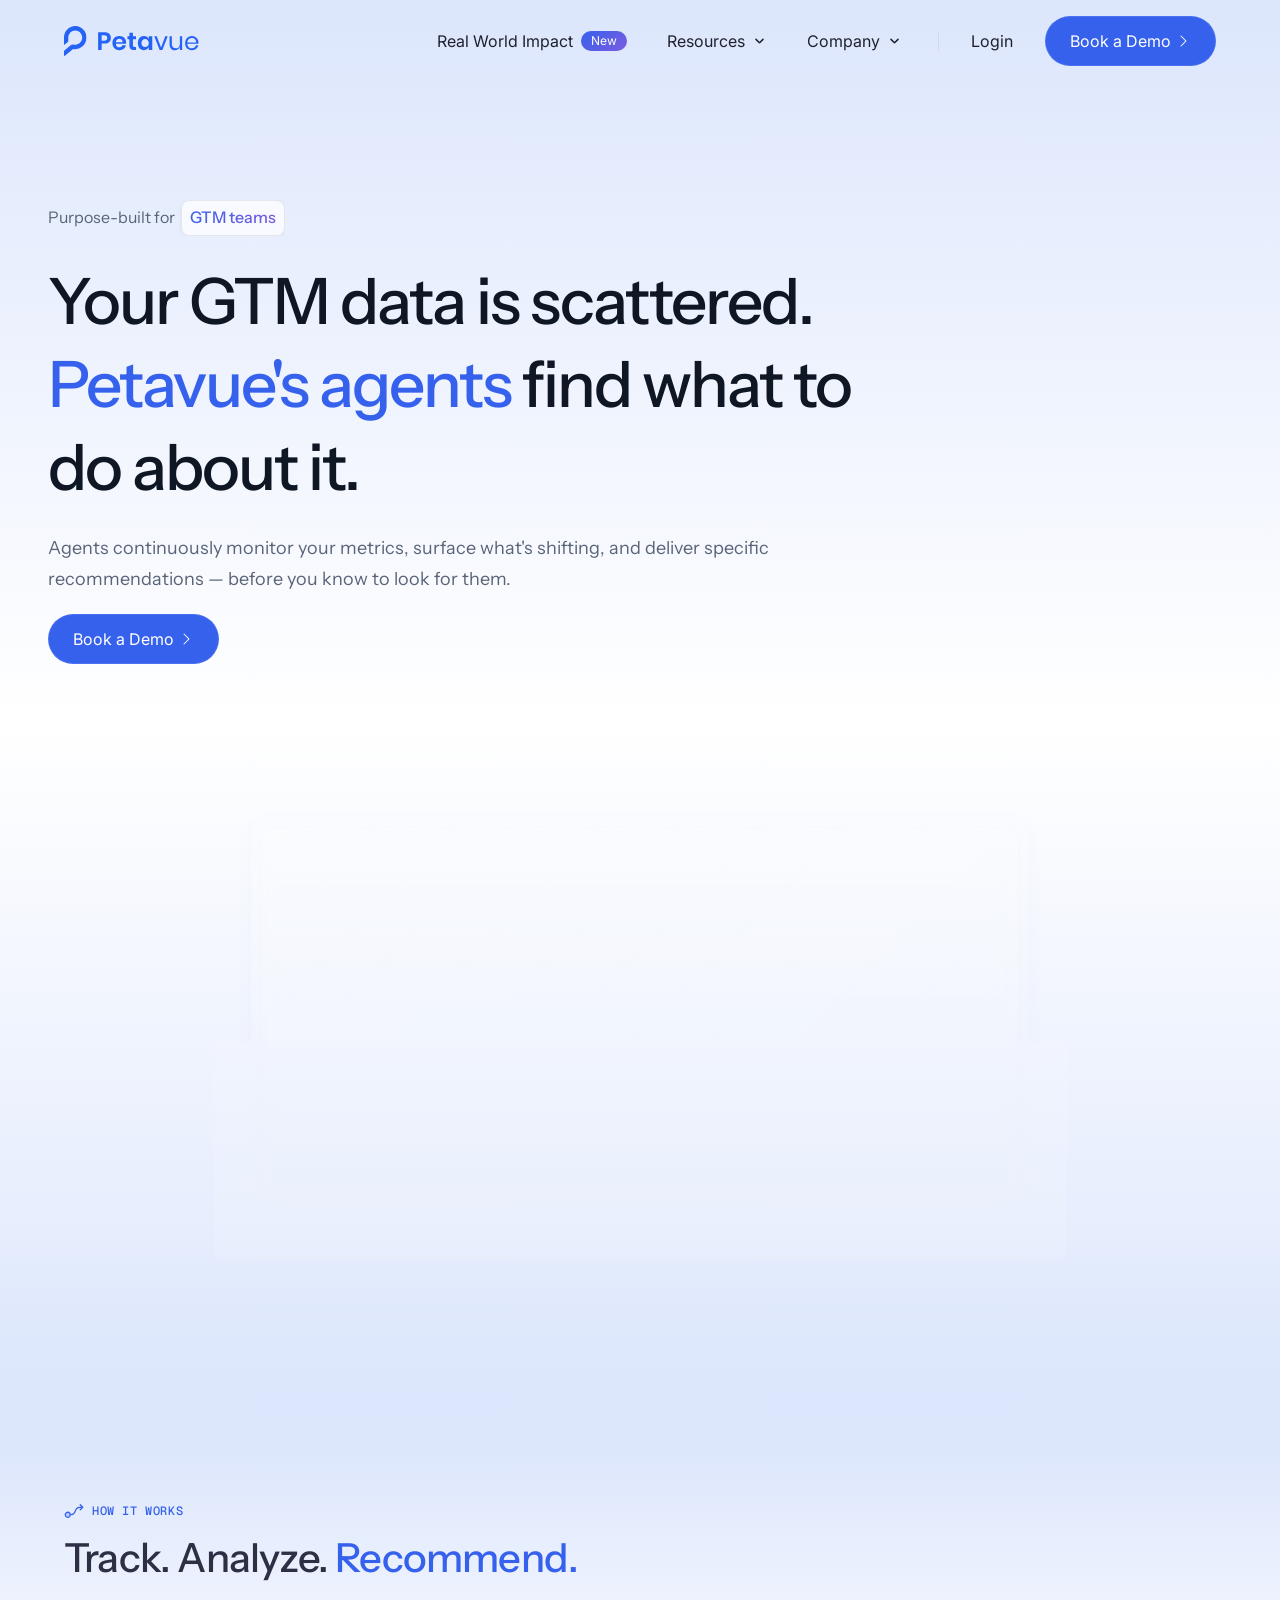
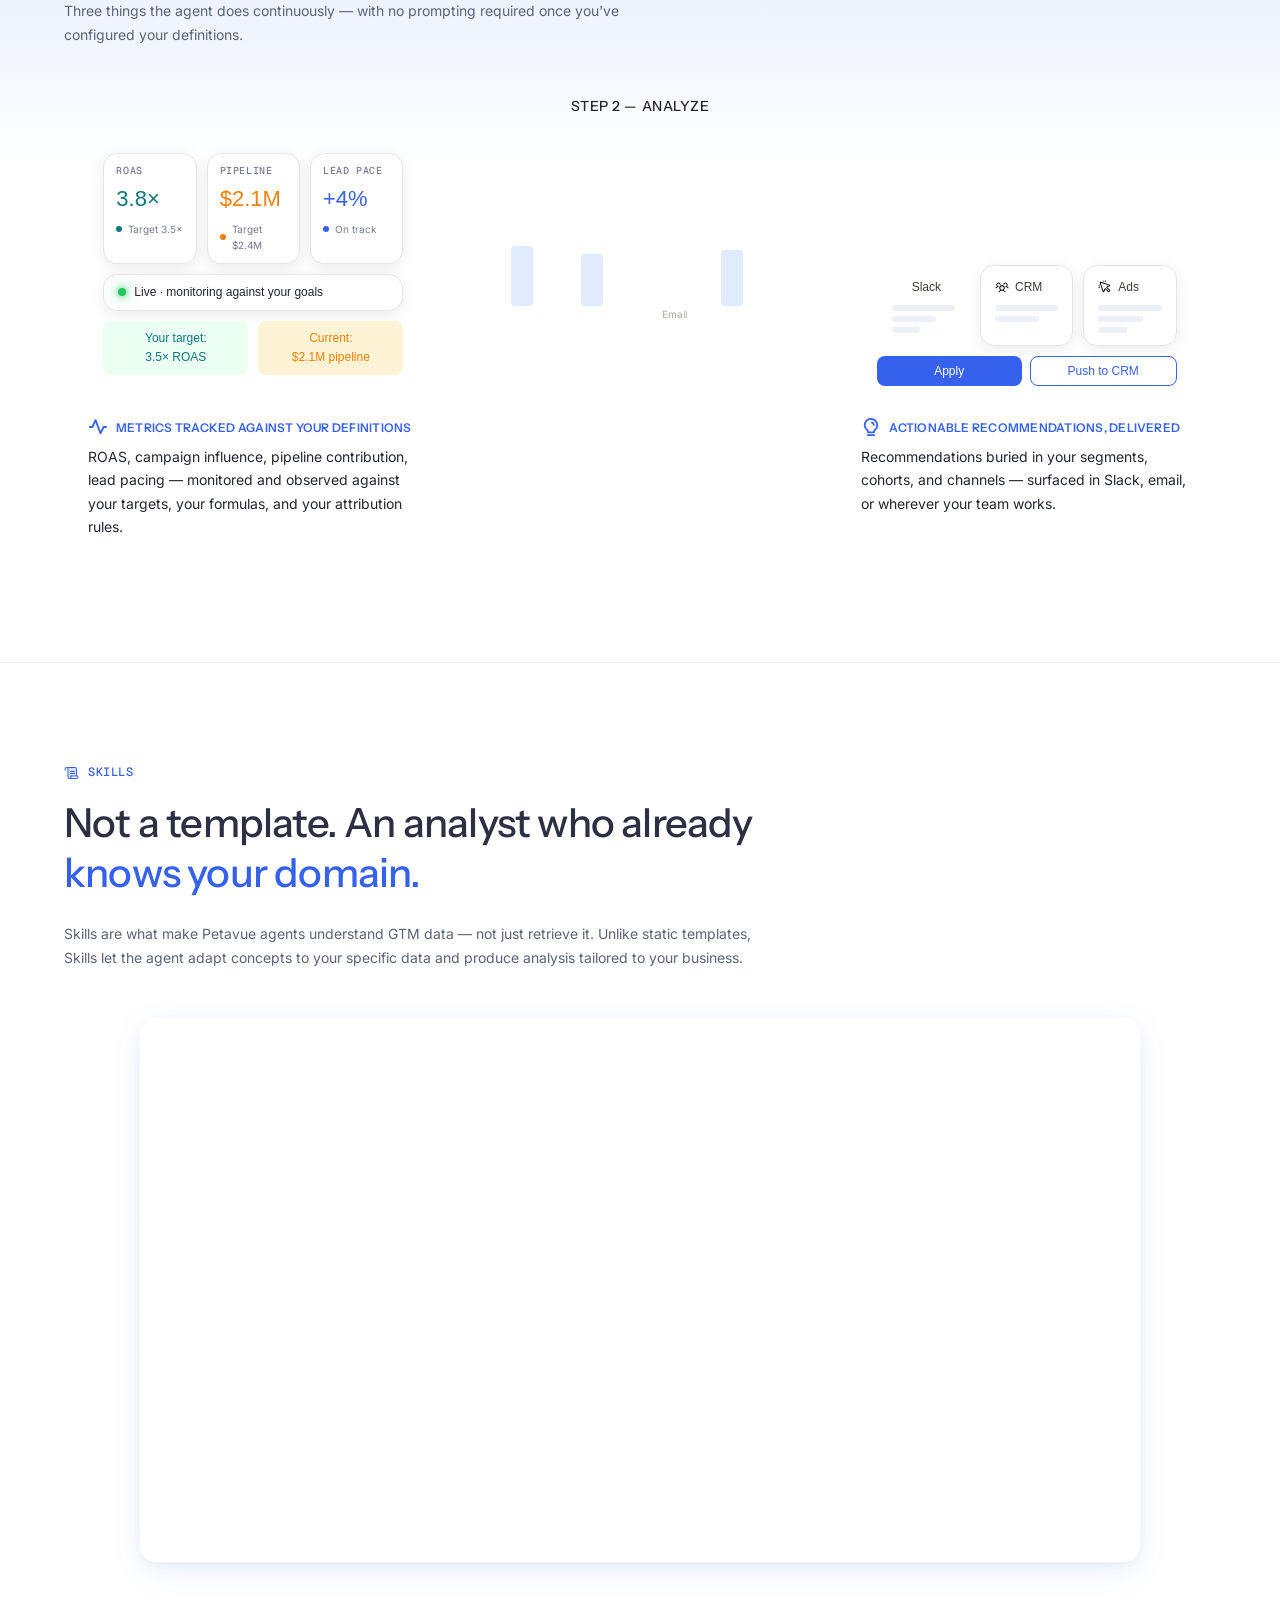
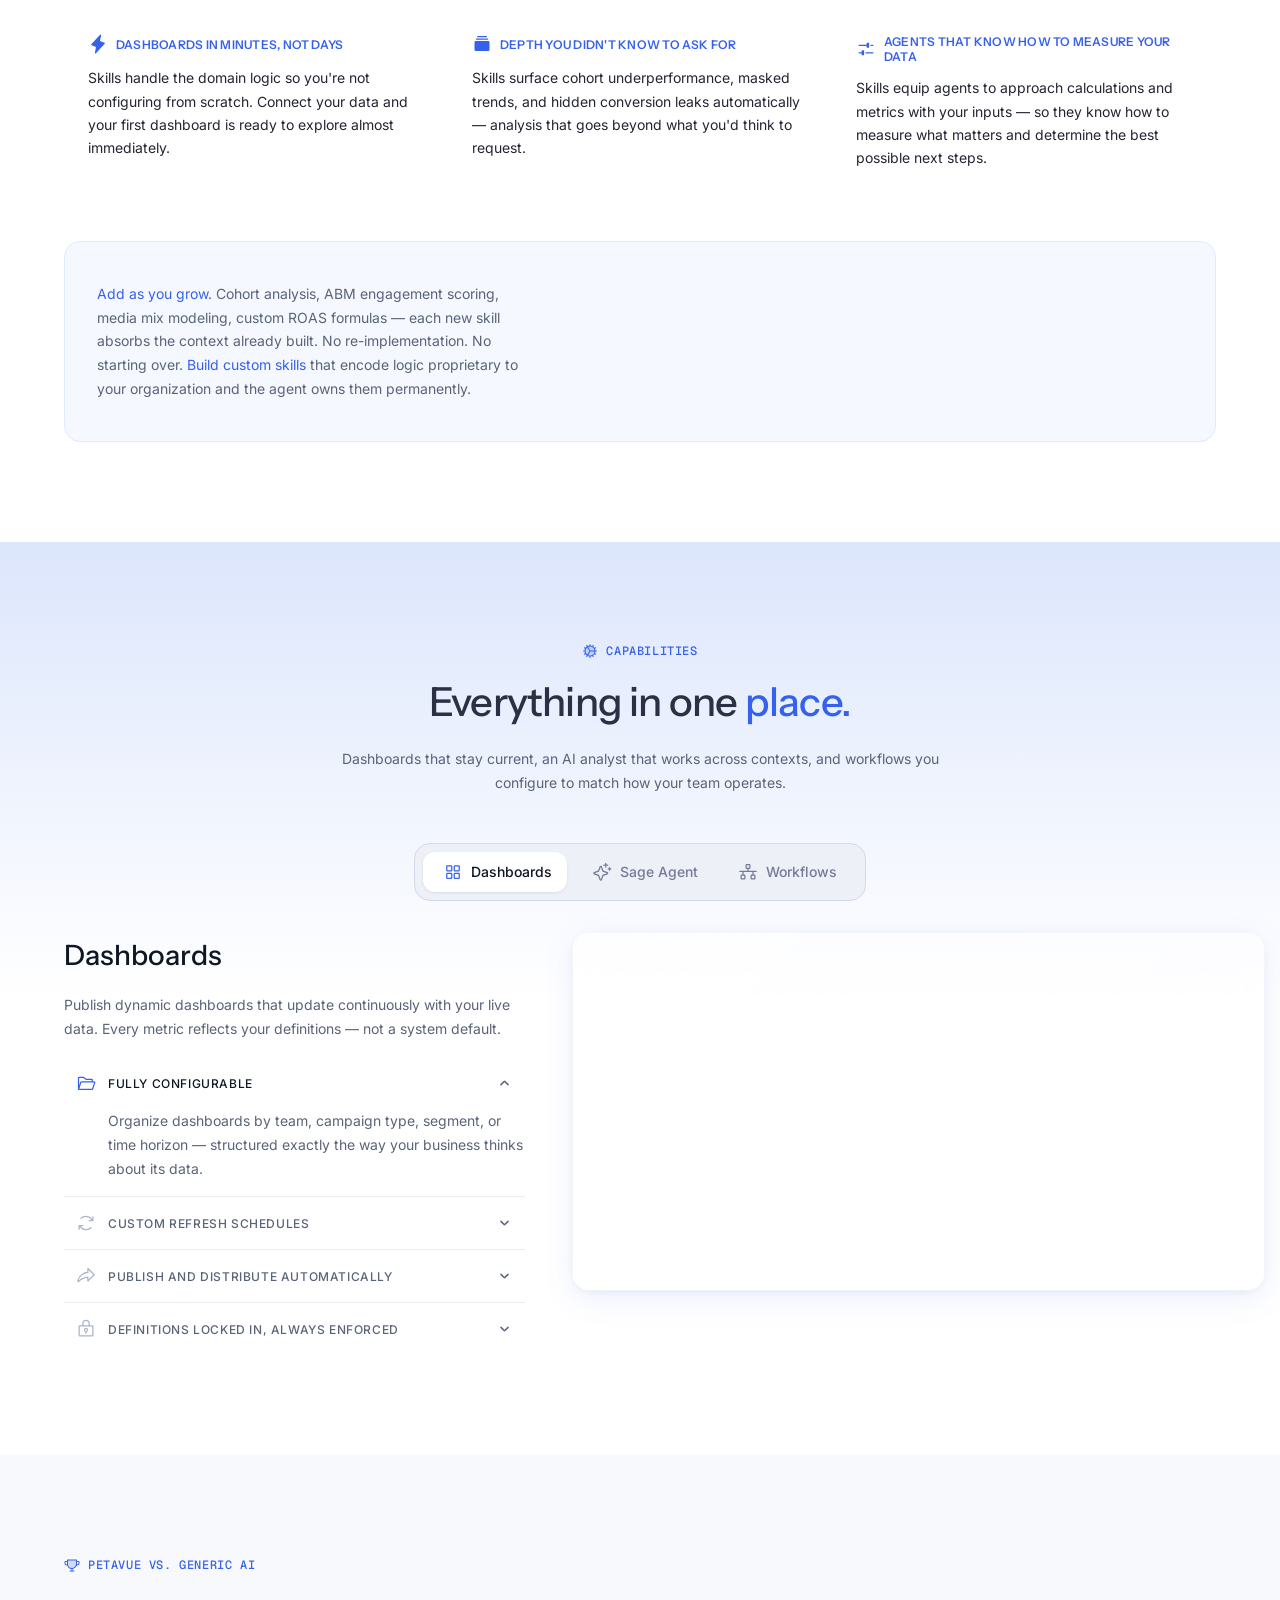
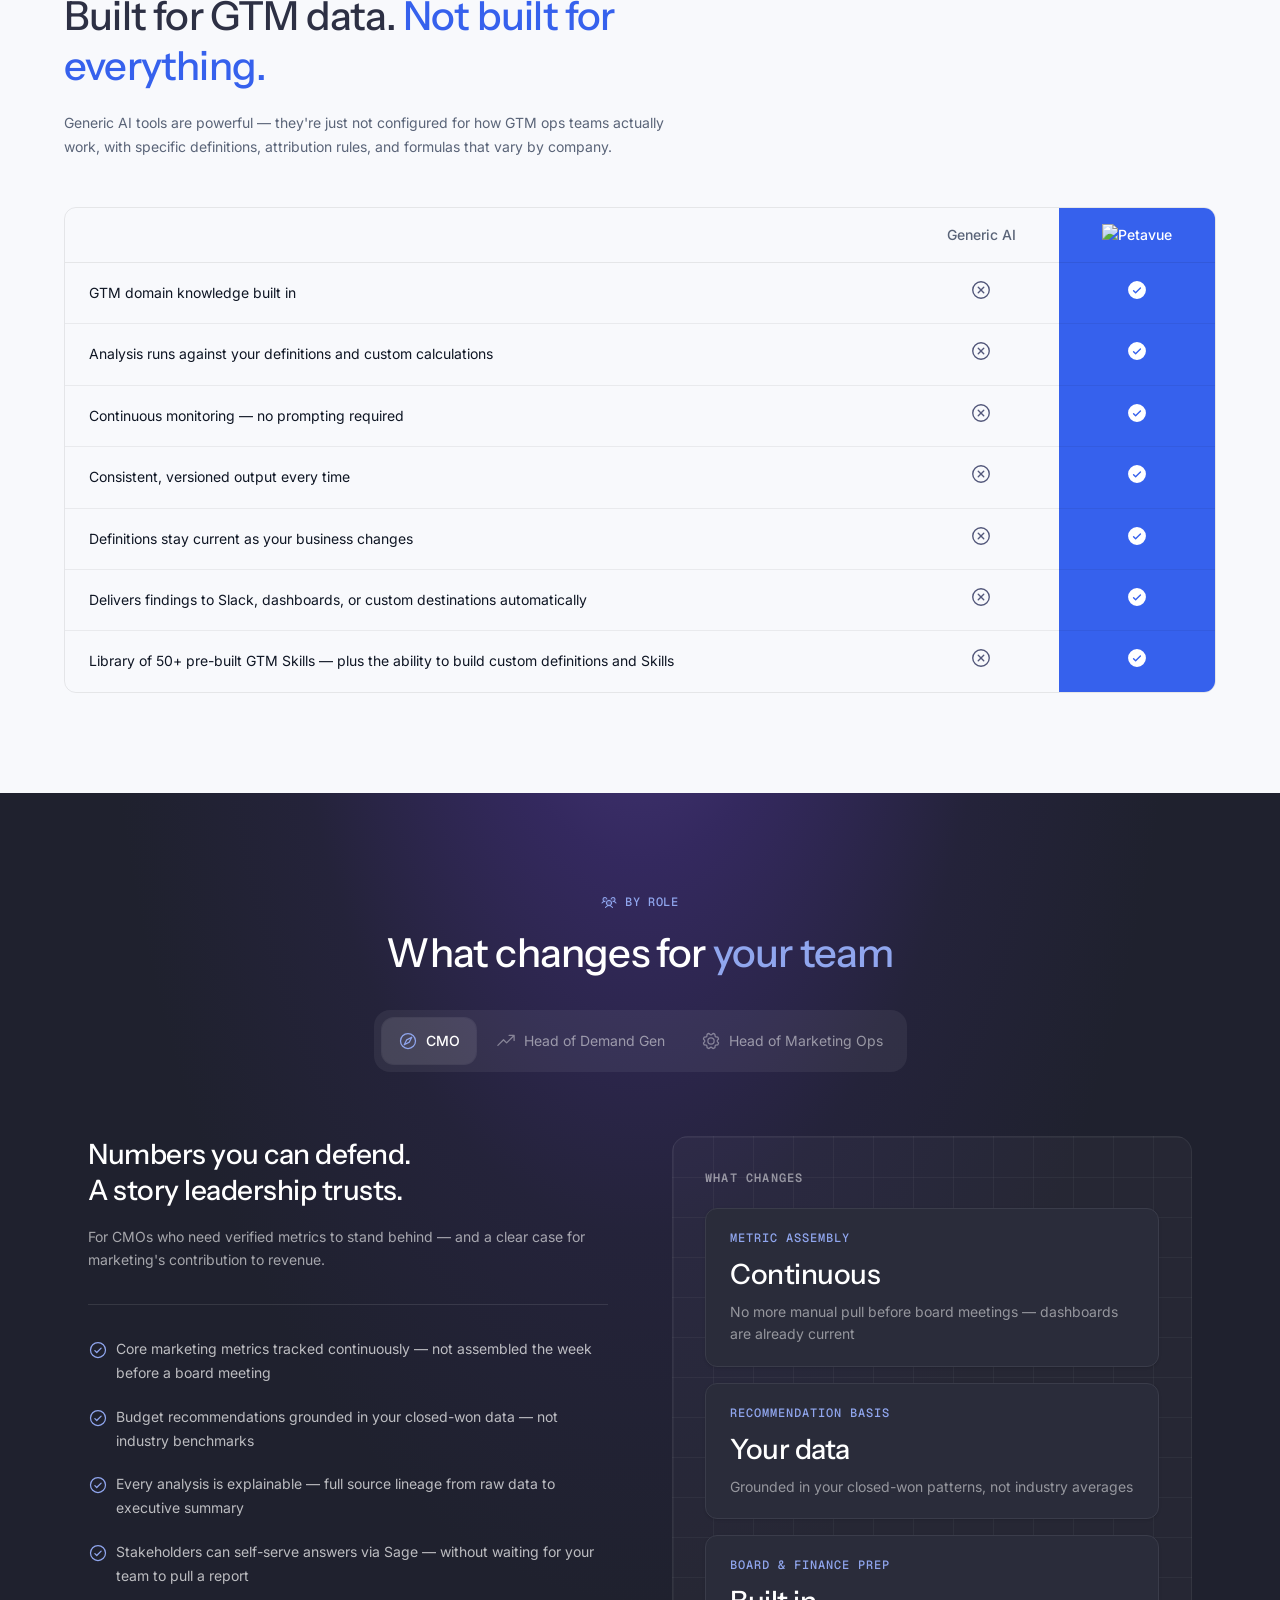
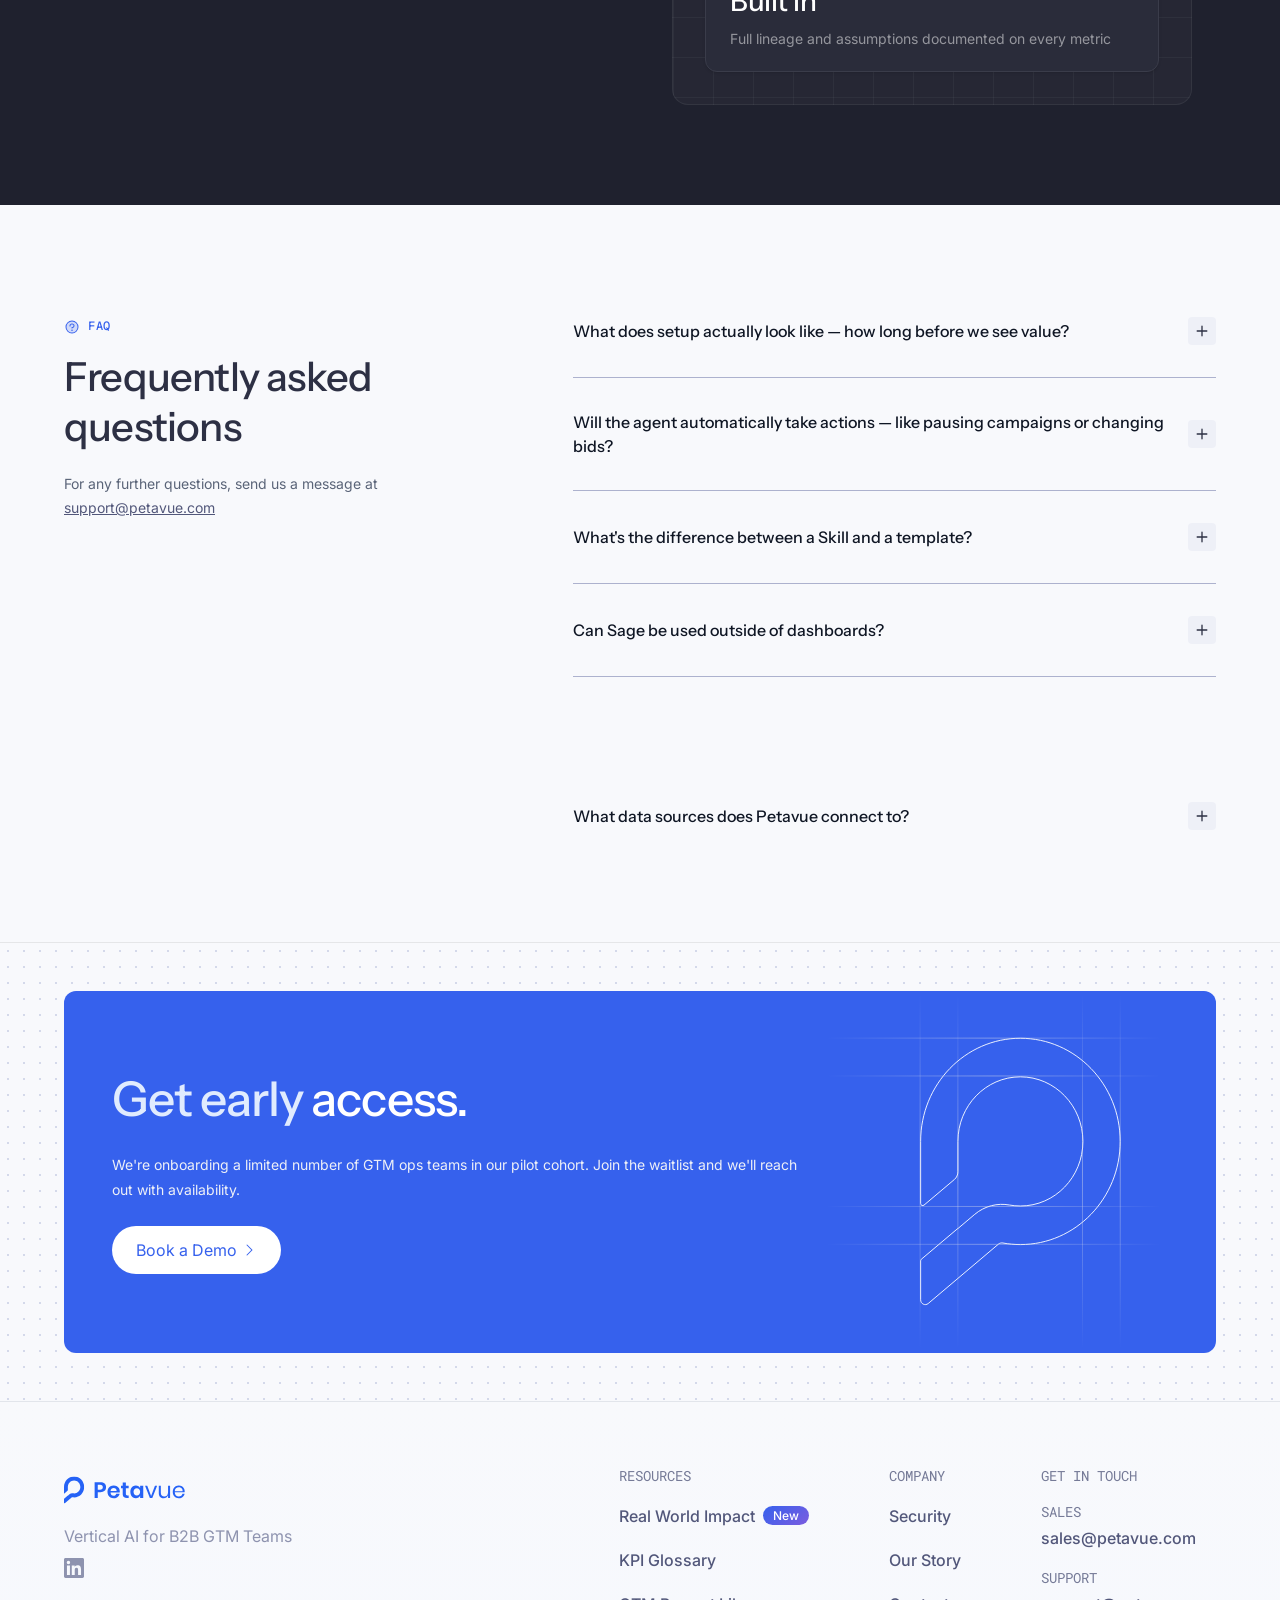
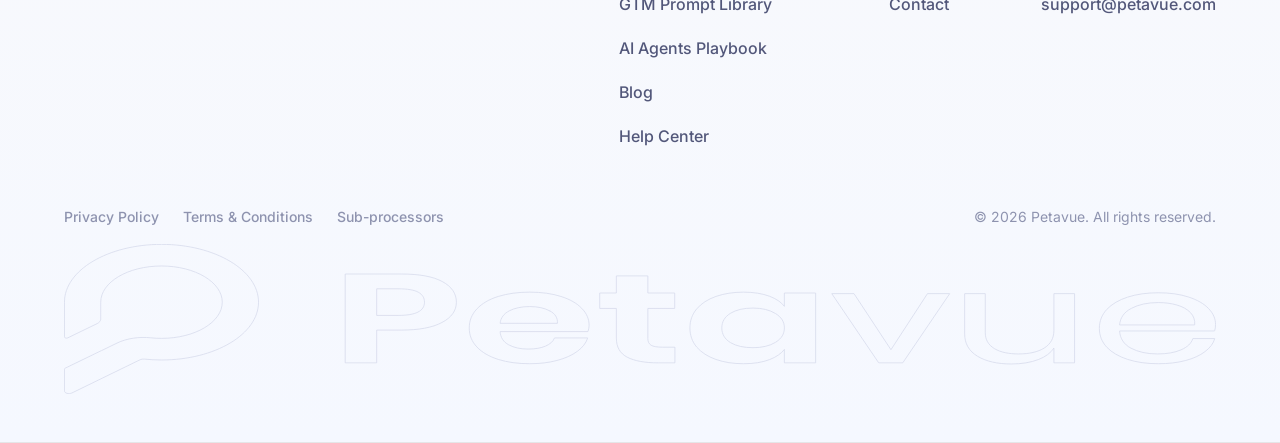
==== commit 44467516: "ui polish — video lightbox, mobile layout refinements, matrix branding - add click-to-expand video l" ====
--- a/index.html
+++ b/index.html
@@ -67,7 +67,7 @@
 
     <!-- Card 1 — Tracks -->
     <div class="mktg-ill-card reveal-on-scroll">
-      <div class="hiw-step-badge"><span>Step 1: Track</span></div>
+      <div class="hiw-step-badge"><span>Step 1 — Track</span></div>
       <div class="mktg-ill-card-visual">
         <div class="mktg-ill-card-inner">
           <!-- label removed -->
@@ -90,7 +90,7 @@
           </div>
           <div class="ill-live-bar">
             <span class="ill-live-dot"></span>
-            <span class="ill-live-text">Live · monitoring against your definitions</span>
+            <span class="ill-live-text">Live · monitoring against your goals</span>
           </div>
           <div class="ill-pills-row">
             <div class="ill-pill ill-pill--green">Your target:<br>3.5× ROAS</div>
@@ -106,7 +106,7 @@
 
     <!-- Card 2 — Analyzes -->
     <div class="mktg-ill-card reveal-on-scroll">
-      <div class="hiw-step-badge"><span>Step 2: Analyze</span></div>
+      <div class="hiw-step-badge"><span>Step 2 — Analyze</span></div>
       <div class="mktg-ill-card-visual">
         <div class="mktg-ill-card-inner">
           <!-- label removed -->
@@ -154,13 +154,13 @@
 
     <!-- Card 3 — Recommend -->
     <div class="mktg-ill-card reveal-on-scroll">
-      <div class="hiw-step-badge"><span>Step 3: Recommend</span></div>
+      <div class="hiw-step-badge"><span>Step 3 — Recommend</span></div>
       <div class="mktg-ill-card-visual">
         <div class="mktg-ill-card-inner">
           <!-- label removed -->
           <div class="ill-rec-card">
-            <span class="ill-rec-action">Reduce Meta spend by 18%</span>
-            <span class="ill-rec-meta">Reallocate to LinkedIn Sponsored</span>
+            <span class="ill-rec-action">Pull 18% from Meta Ads</span>
+            <span class="ill-rec-meta">Meta's pipeline influence is declining — contribution to sourced pipeline down QoQ despite flat spend</span>
           </div>
           <div class="ill-chips-row">
             <div class="ill-chip">
@@ -540,7 +540,7 @@
         <tr>
           <th></th>
           <th class="matrix-th-generic">Generic AI</th>
-          <th class="matrix-th-petavue"><img src="assets/petavue-icon.svg" alt="Petavue" class="matrix-col-logo"></th>
+          <th class="matrix-th-petavue"><img src="assets/petavue-logo-white.svg" alt="Petavue" class="matrix-col-logo"></th>
         </tr>
       </thead>
       <tbody>
--- a/style/global.css
+++ b/style/global.css
@@ -266,7 +266,7 @@
     }
     .navbar_login {
       text-align: center; padding: 16px; font-size: 18px;
-      border: 1px solid #d4d9ea; border-radius: 8px; display: block;
+      border: 1px solid #d4d9ea; border-radius: 100px; display: block;
       width: 100%;
     }
     .btn-demo {
--- a/style/marketing.css
+++ b/style/marketing.css
@@ -228,7 +228,7 @@
   border: none;
   padding: 0;
   border-radius: 0;
-  font-family: 'Inter', sans-serif;
+  font-family: 'Instrument Sans', sans-serif;
   font-size: 16px;
   font-weight: 400;
   color: var(--text-muted);
@@ -263,7 +263,7 @@
   100% { background-position: 200% 50%; }
 }
 .mktg-hero .hero-badge-text {
-  font-family: 'Inter', sans-serif;
+  font-family: 'Instrument Sans', sans-serif;
   font-size: 12px;
   font-weight: 500;
   background: linear-gradient(90deg, var(--color-primary-500), #825CDE, var(--color-primary-500), #825CDE);
@@ -540,13 +540,13 @@
 .ill-tile:hover { background: var(--color-neutral-50, #F8F9FC); }
 .ill-tile-label { font-family: 'Geist Mono', monospace; font-size: 10px; font-weight: 500; color: #757a97; letter-spacing: 0.06em; line-height: normal; }
 .ill-tile-val { font-family: 'Geist', sans-serif; font-size: 22px; font-weight: 500; }
-.ill-tile-target { display: flex; align-items: center; gap: 6px; font-family: 'Inter', sans-serif; font-size: 9px; color: #757a97; }
+.ill-tile-target { display: flex; align-items: center; gap: 6px; font-family: 'Inter', sans-serif; font-size: 10px; color: #757a97; }
 .ill-tile-dot { width: 6px; height: 6px; border-radius: 50%; flex-shrink: 0; }
 .ill-live-bar { display: flex; align-items: center; gap: 8px; background: #fff; border: 1px solid #e5e5e5; border-radius: 14px; padding: 8px 14px; box-shadow: 0 4px 16px rgba(0,0,0,0.08); }
-.ill-live-dot { width: 8px; height: 8px; border-radius: 50%; background: #0d787f; flex-shrink: 0; box-shadow: 0 0 4px rgba(13,120,127,0.5), 0 0 8px rgba(13,120,127,0.3), 0 0 16px rgba(13,120,127,0.15); animation: liveDotGlow 2s ease-in-out infinite; }
+.ill-live-dot { width: 8px; height: 8px; border-radius: 50%; background: #22c55e; flex-shrink: 0; box-shadow: 0 0 6px rgba(34,197,94,0.8), 0 0 14px rgba(34,197,94,0.55), 0 0 24px rgba(34,197,94,0.3); animation: liveDotGlow 1.6s ease-in-out infinite; }
 @keyframes liveDotGlow {
-  0%, 100% { box-shadow: 0 0 4px rgba(13,120,127,0.5), 0 0 8px rgba(13,120,127,0.3), 0 0 16px rgba(13,120,127,0.15); }
-  50% { box-shadow: 0 0 6px rgba(13,120,127,0.7), 0 0 12px rgba(13,120,127,0.5), 0 0 24px rgba(13,120,127,0.25); }
+  0%, 100% { box-shadow: 0 0 6px rgba(34,197,94,0.8), 0 0 14px rgba(34,197,94,0.55), 0 0 24px rgba(34,197,94,0.3); }
+  50% { box-shadow: 0 0 10px rgba(34,197,94,1), 0 0 22px rgba(34,197,94,0.8), 0 0 36px rgba(34,197,94,0.5); }
 }
 .ill-live-text { font-family: 'Geist', sans-serif; font-size: 12px; font-weight: 500; color: #232532; }
 .ill-pills-row { display: flex; flex-wrap: wrap; gap: 10px; }
@@ -558,7 +558,7 @@
 .ill-chart-header { display: flex; align-items: center; justify-content: space-between; }
 .ill-chart-title { font-family: 'Geist Mono', monospace; font-size: 10px; font-weight: 500; color: #757a97; letter-spacing: 0.06em; line-height: normal; }
 .ill-legend { display: flex; gap: 12px; align-items: center; }
-.ill-legend-item { display: flex; align-items: center; gap: 4px; font-family: 'Inter', sans-serif; font-size: 9px; color: #757a97; line-height: normal; }
+.ill-legend-item { display: flex; align-items: center; gap: 4px; font-family: 'Inter', sans-serif; font-size: 10px; color: #757a97; line-height: normal; }
 .ill-legend-swatch { width: 8px; height: 8px; border-radius: 2px; }
 .ill-bar-chart { position: relative; height: 120px; display: flex; justify-content: space-between; align-items: flex-end; padding: 0 10px 12px; }
 .ill-bar-chart .gridline { position: absolute; left: 10px; right: 10px; height: 0; border-top: 0.5px solid #f0ede8; }
@@ -576,8 +576,8 @@
 .ill-bar-chart.in-view .ill-bar-group:nth-child(4) .ill-bar:nth-child(2) { animation-delay: 0.53s; }
 @keyframes barGrow { to { transform: scaleY(1); } }
 .ill-bar-dash { position: absolute; width: 0; border-left: 1px dashed #b8895a; }
-.ill-insight-bar { background: #0d1210; border-radius: 6px; padding: 7px 14px; text-align: center; font-family: 'Inter', sans-serif; font-size: 12px; color: #fff; transition: background 0.2s ease; cursor: default; }
-.ill-insight-bar:hover { background: #1a2420; }
+.ill-insight-bar { display: inline-flex; align-self: flex-start; align-items: center; gap: 6px; background: #fef3d5; border-radius: 4px; padding: 3px 8px; font-family: 'Inter', sans-serif; font-size: 11px; font-weight: 500; color: #a15c00; letter-spacing: 0.01em; }
+.ill-insight-bar::before { content: ''; width: 5px; height: 5px; border-radius: 50%; background: #f87f00; flex-shrink: 0; }
 
 /* === Card 3 internals === */
 .ill-rec-card { background: #fff; border: 1px solid #e5e5e5; border-radius: 14px; padding: 14px 16px; display: flex; flex-direction: column; gap: 4px; box-shadow: 0 4px 16px rgba(0,0,0,0.08); }
@@ -610,7 +610,7 @@
 @media (max-width: 640px) {
   .mktg-ill-cards { grid-template-columns: 1fr; }
   .hiw-steps { padding: 0 16px; }
-  .hiw-step-badge { padding: 5px 12px; font-size: 12px; }
+  .hiw-step-badge { font-size: 12px; }
   .mktg-how-section { padding: 40px 0 60px; }
   .mktg-how-header { padding: 0; }
 }
@@ -694,23 +694,22 @@
   justify-content: center;
   align-self: center;
   background: none;
-  border: 1px solid var(--color-neutral-100);
-  border-radius: 100px;
-  padding: 6px 18px;
-  font-family: 'Inter', sans-serif;
+  border: none;
+  border-radius: 0;
+  padding: 0;
+  font-family: 'Instrument Sans', sans-serif;
   font-size: 14px;
   font-weight: 500;
   color: var(--color-neutral-900);
-  letter-spacing: 0;
+  letter-spacing: 0.04em;
+  text-transform: uppercase;
   white-space: nowrap;
-  transition: border-color 0.4s ease, color 0.4s ease, background 0.4s ease, box-shadow 0.4s ease;
+  transition: color 0.4s ease;
   z-index: 1;
   box-shadow: none;
 }
 .hiw-step-badge.hiw-step-active {
-  border-color: var(--color-primary-500);
   color: var(--color-primary-500);
-  background: #fff;
 }
 
 /* Connecting lines (hidden) */
@@ -1282,7 +1281,7 @@
 .video-play-btn {
   position: absolute;
   bottom: 12px;
-  right: 12px;
+  left: 12px;
   width: 36px;
   height: 36px;
   border-radius: 50%;
@@ -1309,6 +1308,104 @@
 .video-play-btn .icon-pause { display: block; }
 .video-play-btn.is-paused .icon-play { display: block; }
 .video-play-btn.is-paused .icon-pause { display: none; }
+
+.video-fs-btn {
+  position: absolute;
+  bottom: 12px;
+  right: 12px;
+  display: inline-flex;
+  align-items: center;
+  gap: 6px;
+  height: 32px;
+  padding: 0 12px;
+  border-radius: 999px;
+  background: rgba(0,0,0,0.55);
+  border: 1px solid rgba(255,255,255,0.12);
+  color: #fff;
+  font-family: 'Inter', sans-serif;
+  font-size: 12px;
+  font-weight: 500;
+  letter-spacing: 0.01em;
+  cursor: pointer;
+  opacity: 0;
+  transform: translateY(4px);
+  transition: opacity 0.2s ease, transform 0.2s ease, background 0.15s ease;
+  z-index: 2;
+  backdrop-filter: blur(6px);
+  -webkit-backdrop-filter: blur(6px);
+}
+.video-wrap:hover .video-fs-btn {
+  opacity: 1;
+  transform: translateY(0);
+}
+.video-fs-btn:hover { background: rgba(0,0,0,0.75); }
+.video-fs-btn svg { width: 14px; height: 14px; fill: currentColor; }
+
+/* Video lightbox / fullscreen overlay */
+.video-lightbox {
+  position: fixed;
+  inset: 0;
+  background: rgba(8, 10, 20, 0.88);
+  backdrop-filter: blur(8px);
+  -webkit-backdrop-filter: blur(8px);
+  display: flex;
+  align-items: center;
+  justify-content: center;
+  z-index: 99999;
+  opacity: 0;
+  pointer-events: none;
+  transition: opacity 0.2s ease;
+  padding: 40px;
+}
+.video-lightbox.is-open {
+  opacity: 1;
+  pointer-events: auto;
+}
+.video-lightbox-inner {
+  position: relative;
+  width: 100%;
+  max-width: 1200px;
+  max-height: 85vh;
+  aspect-ratio: 16 / 9;
+  transform: scale(0.96);
+  transition: transform 0.25s cubic-bezier(0.22, 1, 0.36, 1);
+}
+.video-lightbox.is-open .video-lightbox-inner {
+  transform: scale(1);
+}
+.video-lightbox-video {
+  width: 100%;
+  height: 100%;
+  border-radius: 12px;
+  background: #000;
+  box-shadow: 0 20px 80px rgba(0,0,0,0.5);
+  display: block;
+  object-fit: contain;
+}
+.video-lightbox-close {
+  position: absolute;
+  top: -44px;
+  right: 0;
+  width: 36px;
+  height: 36px;
+  border-radius: 50%;
+  background: rgba(255,255,255,0.12);
+  border: 1px solid rgba(255,255,255,0.2);
+  color: #fff;
+  cursor: pointer;
+  display: flex;
+  align-items: center;
+  justify-content: center;
+  padding: 0;
+  transition: background 0.15s ease;
+}
+.video-lightbox-close:hover { background: rgba(255,255,255,0.22); }
+.video-lightbox-close svg { width: 16px; height: 16px; fill: currentColor; }
+body.video-lightbox-open { overflow: hidden; }
+@media (max-width: 768px) {
+  .video-lightbox { padding: 20px; }
+  .video-lightbox-close { top: -40px; width: 32px; height: 32px; }
+}
 
 .cap-video-label {
   font-family: 'Inter', sans-serif;
@@ -1604,8 +1701,8 @@
   background: var(--color-neutral-50);
 }
 .matrix-th-petavue {
-  color: var(--text);
-  background: #fff;
+  color: #fff;
+  background: var(--color-primary-500);
 }
 .matrix-col-logo { height: 28px; width: auto; }
 .matrix-table tbody td {
@@ -1624,8 +1721,10 @@
   vertical-align: middle;
 }
 .matrix-cell-petavue {
-  background: #fff;
-}
+  background: var(--color-primary-500);
+}
+.matrix-cell-icon svg { fill: var(--color-neutral-600); }
+.matrix-cell-icon.matrix-cell-petavue svg { fill: #fff; }
 
 /* --- Runs itself section --- */
 .mktg-runs-section {
@@ -2653,7 +2752,7 @@
   background: transparent;
   cursor: pointer;
   text-align: left;
-  font-family: 'Inter', sans-serif;
+  font-family: 'Instrument Sans', sans-serif;
   font-size: 16px;
   font-weight: 500;
   color: var(--text);
@@ -2807,7 +2906,7 @@
 /* --- Tablet --- */
 @media (max-width: 991px) {
   .mktg-hero {
-    padding: 120px 24px 80px;
+    padding: 80px 24px;
     min-height: auto;
   }
   .mktg-hero-inner {
@@ -2832,8 +2931,9 @@
   .mktg-runs-section { padding: 64px 0; }
   .mktg-runs-title { font-size: 32px; }
   .mktg-runs-sub { font-size: 14px; margin-bottom: 36px; }
-  .mktg-runs-cards { grid-template-columns: 1fr; gap: 16px; }
-  .mktg-runs-card { padding: 20px; }
+  .mktg-runs-cards { grid-template-columns: 1fr; gap: 24px; }
+  .mktg-runs-card { padding: 12px 0; }
+  .skills-bottom-wrap { padding: 16px; }
 
   .mktg-role-section { padding: 64px 0; }
   .mktg-role-header { margin-bottom: 40px; }
@@ -2841,12 +2941,12 @@
   .mktg-role-tabs::after { display: none; }
   .mktg-role-tab { flex: none; width: auto; min-width: auto; padding: 10px 12px; color: var(--text-muted); }
   .mktg-role-tab:hover { background: var(--color-neutral-100); }
-  .mktg-role-tab.is-active { background: #fff; box-shadow: 0 0 0 1px rgba(17,24,39,0.08), 0 2px 4px rgba(17,24,39,0.06); }
-  .mktg-role-tab.is-active:hover { background: #fff; }
-  .mktg-role-tab.is-active .mktg-role-tab-icon { color: var(--color-primary-500); }
-  .mktg-role-tab.is-active .mktg-role-tab-label { color: var(--text); }
-  .mktg-role-tab .mktg-role-tab-icon { color: var(--text-muted); }
-  .mktg-role-tab .mktg-role-tab-label { color: var(--text-muted); }
+  .mktg-role-tab.is-active { background: transparent; box-shadow: none; }
+  .mktg-role-tab.is-active:hover { background: transparent; }
+  .mktg-role-tab.is-active .mktg-role-tab-icon { color: #fff; }
+  .mktg-role-tab.is-active .mktg-role-tab-label { color: #fff; }
+  .mktg-role-tab .mktg-role-tab-icon { color: rgba(255,255,255,0.5); }
+  .mktg-role-tab .mktg-role-tab-label { color: rgba(255,255,255,0.5); }
   .mktg-role-panel.is-active { display: flex; flex-direction: column; gap: 40px; }
   .mktg-role-title { font-size: 28px; }
   .mktg-role-right { padding: 24px; }
@@ -2894,7 +2994,7 @@
 /* --- Mobile --- */
 @media (max-width: 479px) {
   .mktg-hero {
-    padding: 100px 16px 48px;
+    padding: 80px 16px;
   }
   .mktg-hero h1 { font-size: 32px; letter-spacing: -1.2px; }
   .mktg-hero h1 em { font-size: 32px; letter-spacing: -1.2px; }
@@ -2971,7 +3071,9 @@
   .mktg-hero-inner { max-width: 100%; margin-top: 56px; }
   .mktg-hero h1,
   .mktg-hero .subtitle { max-width: 100%; }
-  .hero-media { max-width: 100%; }
+  .hero-media { max-width: 100%; padding: 6px; transform: none !important; opacity: 1 !important; }
+  .cap-panel-right { padding: 6px; }
+  .matrix-cell-icon svg { width: 16px; height: 16px; }
 
   /* Capabilities — left align on tablet */
   .mktg-capabilities-section { padding: 64px 0; }
@@ -3000,7 +3102,7 @@
   .mktg-role-panel.is-active .mktg-role-right { width: 100%; padding: 16px; }
 
   /* Illustration cards */
-  .mktg-ill-cards { grid-template-columns: 1fr; gap: 16px; }
+  .mktg-ill-cards { grid-template-columns: 1fr; gap: 24px; }
 
   /* FAQ */
   .mktg-faq-layout { flex-direction: column; gap: 32px; }
@@ -3008,9 +3110,9 @@
 
   /* CTA — left align */
   .mktg-cta-inner { flex-direction: column; text-align: left; padding: 0; }
-  .mktg-cta-content { align-items: flex-start; padding: 48px 0 24px; }
+  .mktg-cta-content { align-items: flex-start; padding: 24px 0 24px; }
   .mktg-cta-heading { font-size: 28px; text-align: left; }
-  .mktg-cta-graphic { width: 100%; height: 200px; }
+  .mktg-cta-graphic { display: none; }
 
   /* Section headings */
   .section-heading { font-size: 32px !important; }
@@ -3024,7 +3126,7 @@
 /* Mobile (479px) */
 @media (max-width: 479px) {
   /* Hero */
-  .mktg-hero { padding: 100px 16px 48px; }
+  .mktg-hero { padding: 80px 16px; }
   .mktg-hero-inner { margin-top: 48px; }
   /* Hero */
   .mktg-hero h1 { font-size: 28px; letter-spacing: -1px; }
@@ -3036,7 +3138,7 @@
 
   /* How section */
   .mktg-how-header { max-width: 100%; padding: 0; }
-  .hiw-step-badge { font-size: 12px; padding: 4px 12px; }
+  .hiw-step-badge { font-size: 12px; align-self: flex-start; }
 
   /* Illustration cards */
   .mktg-ill-card { align-items: center; }
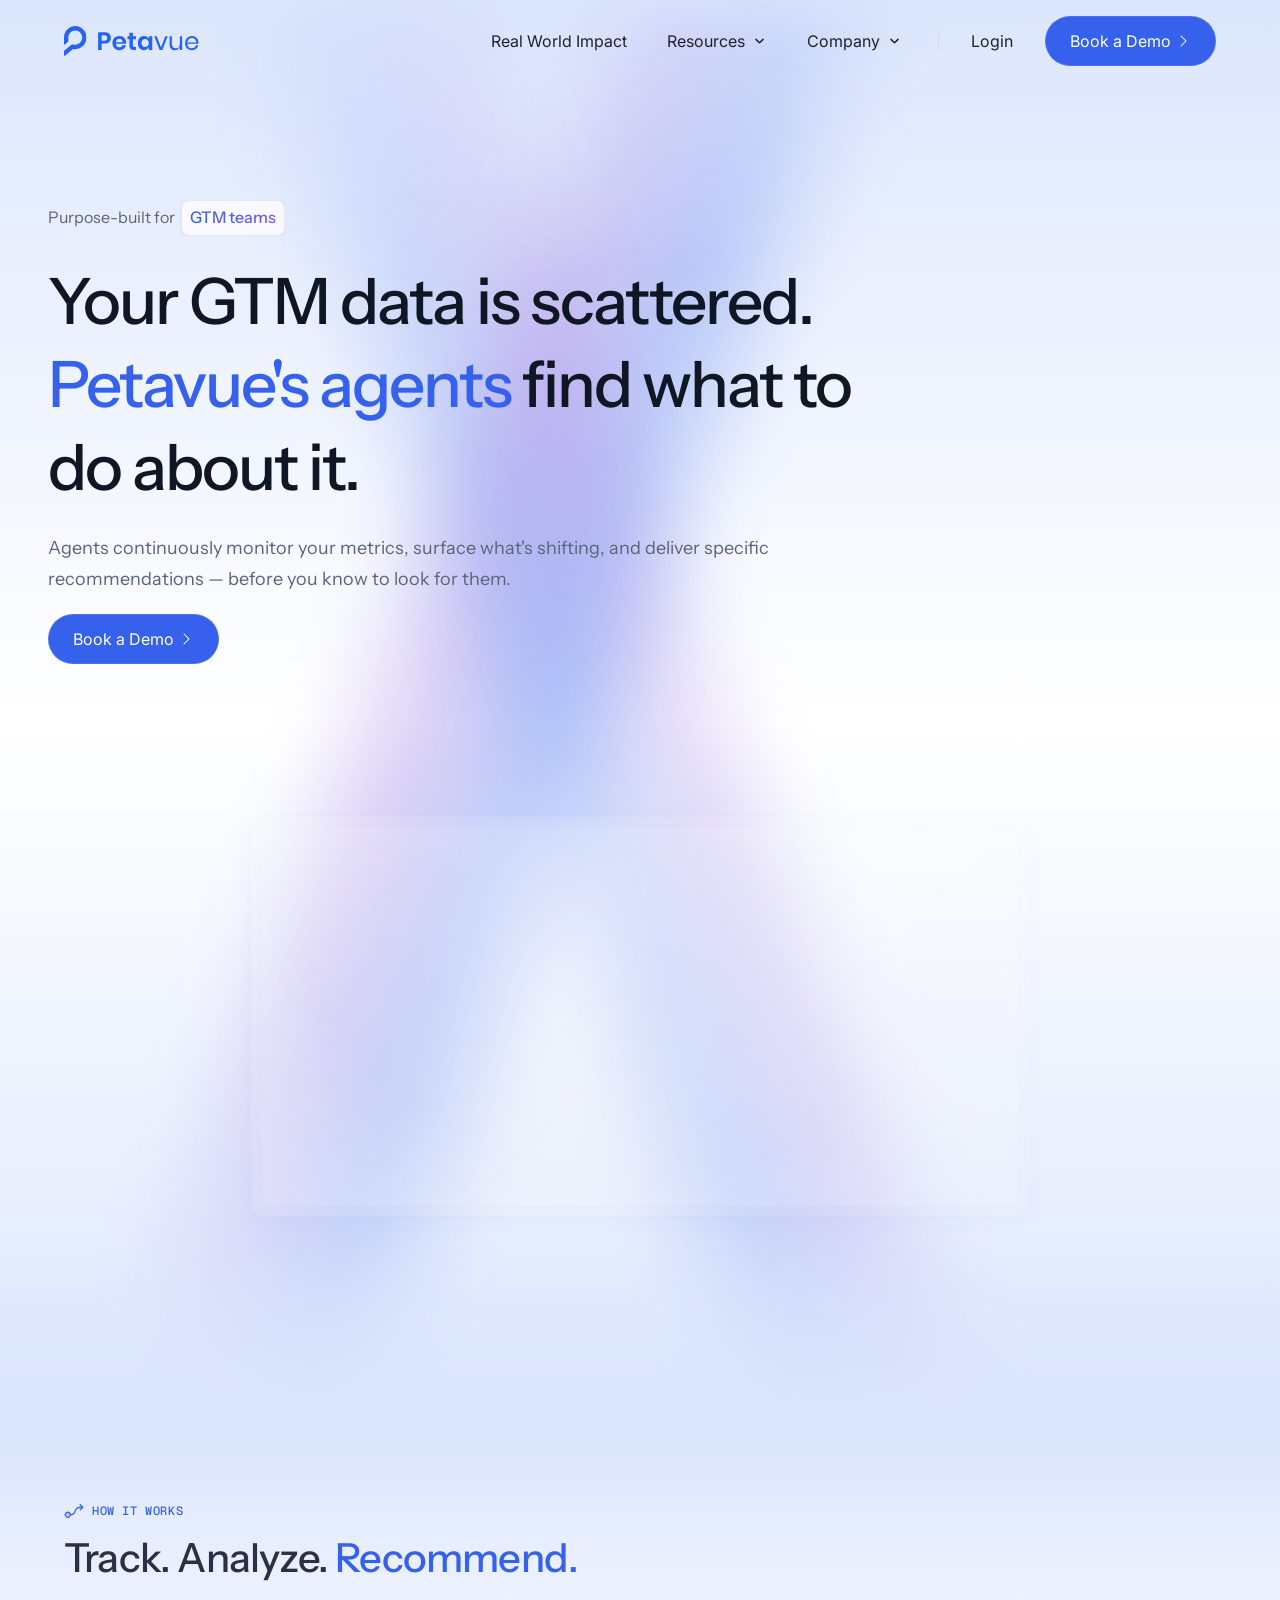
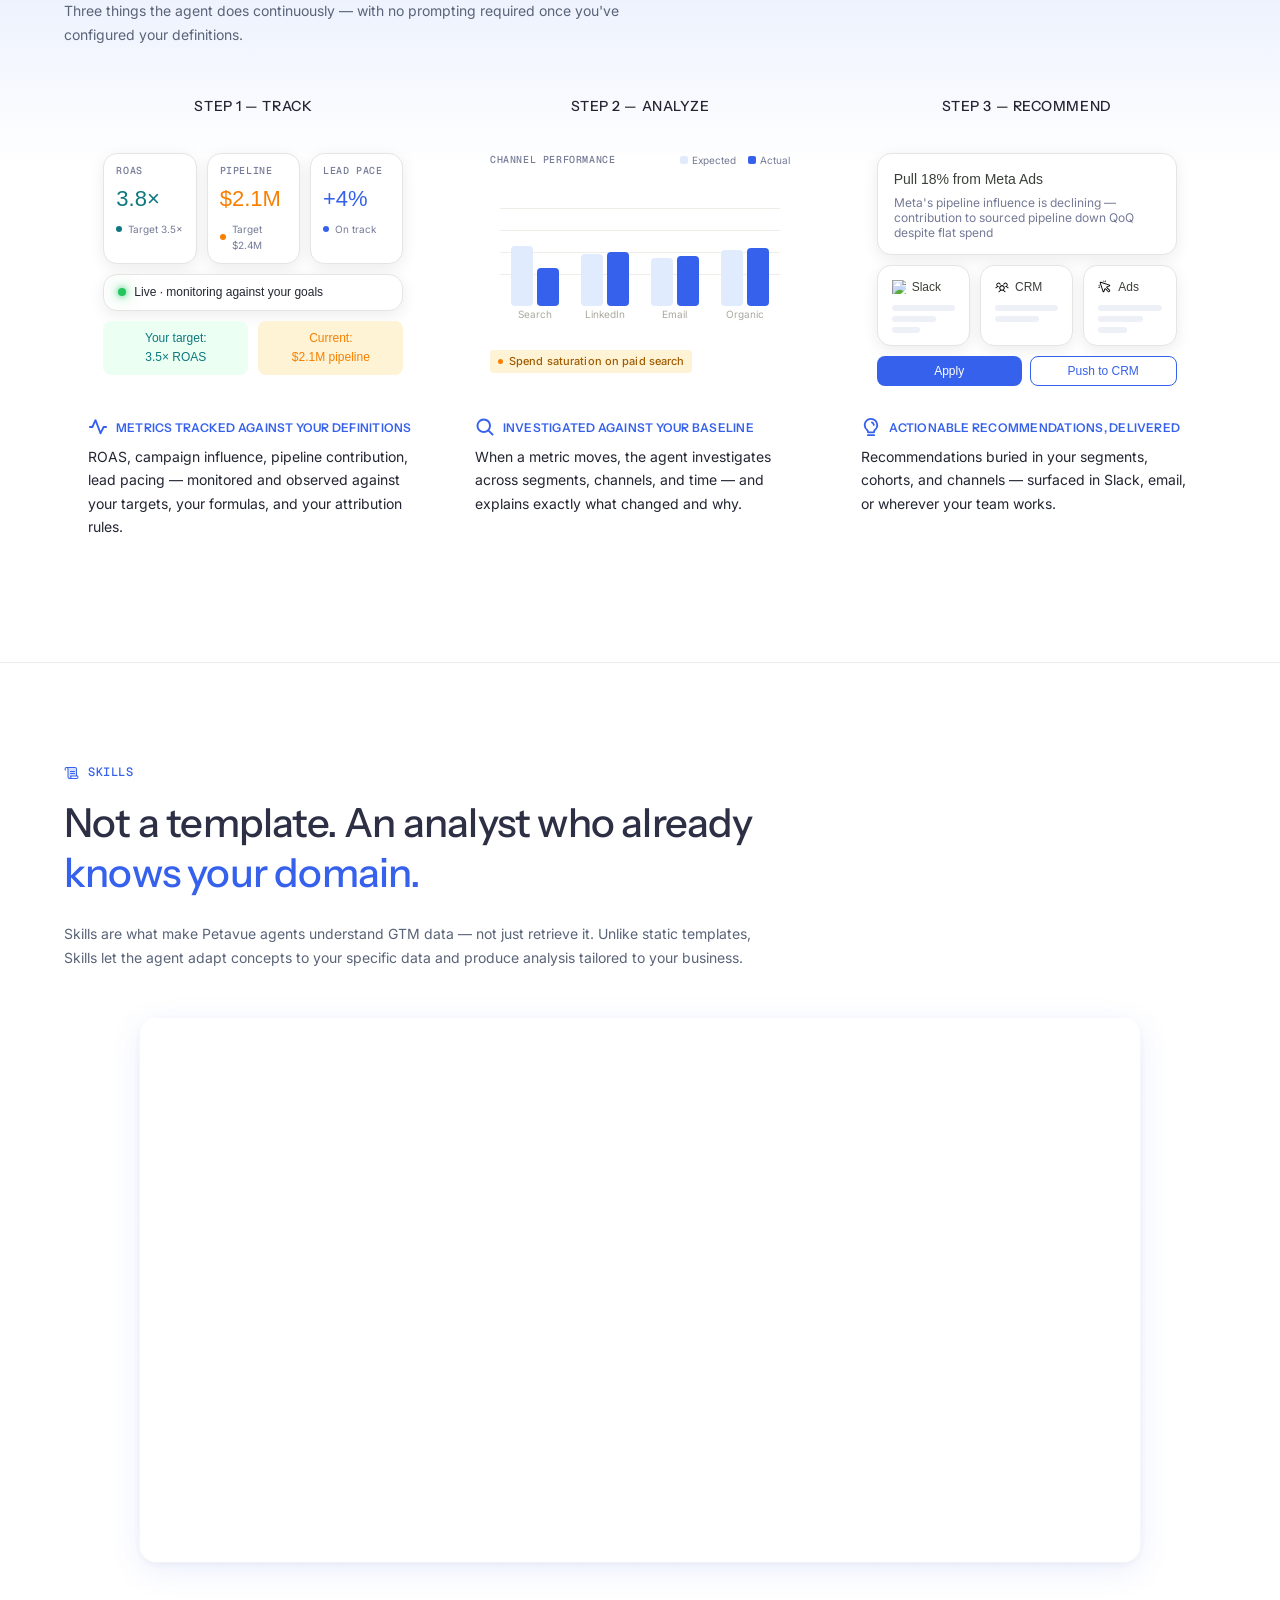
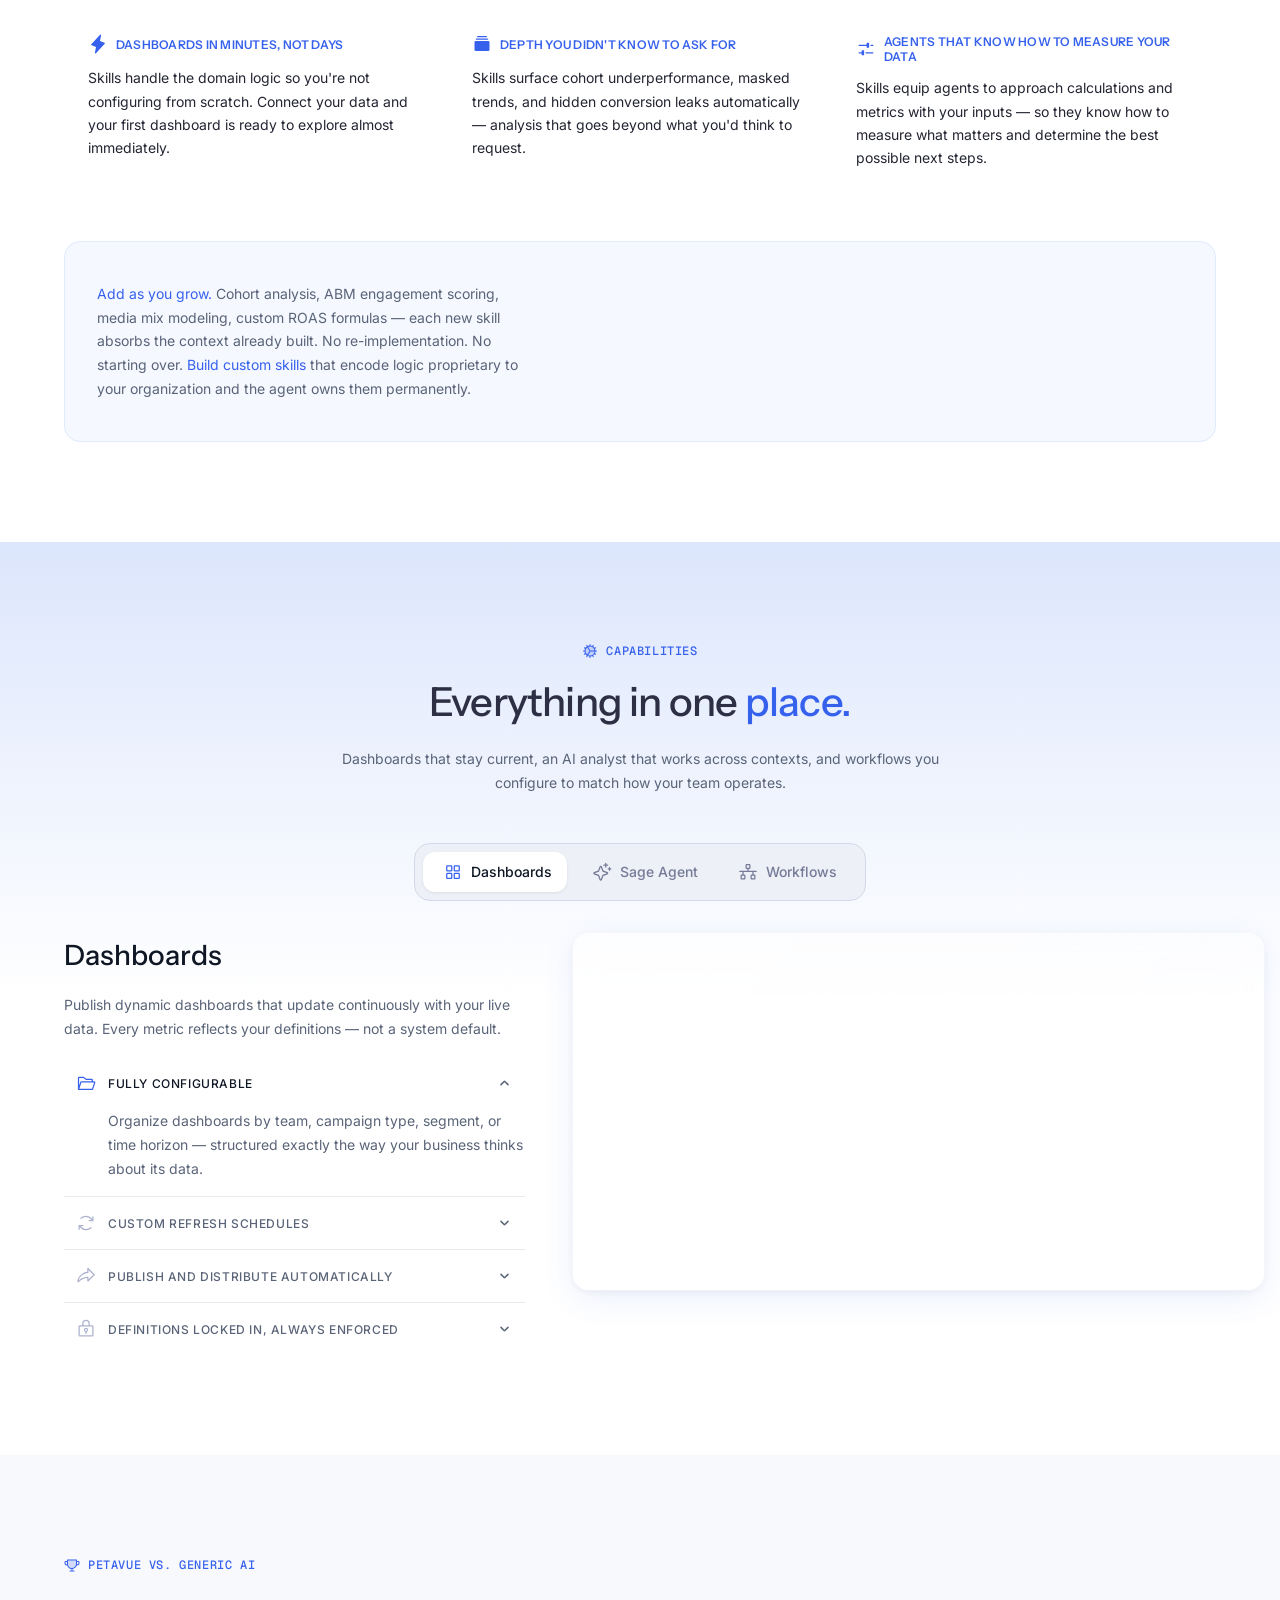
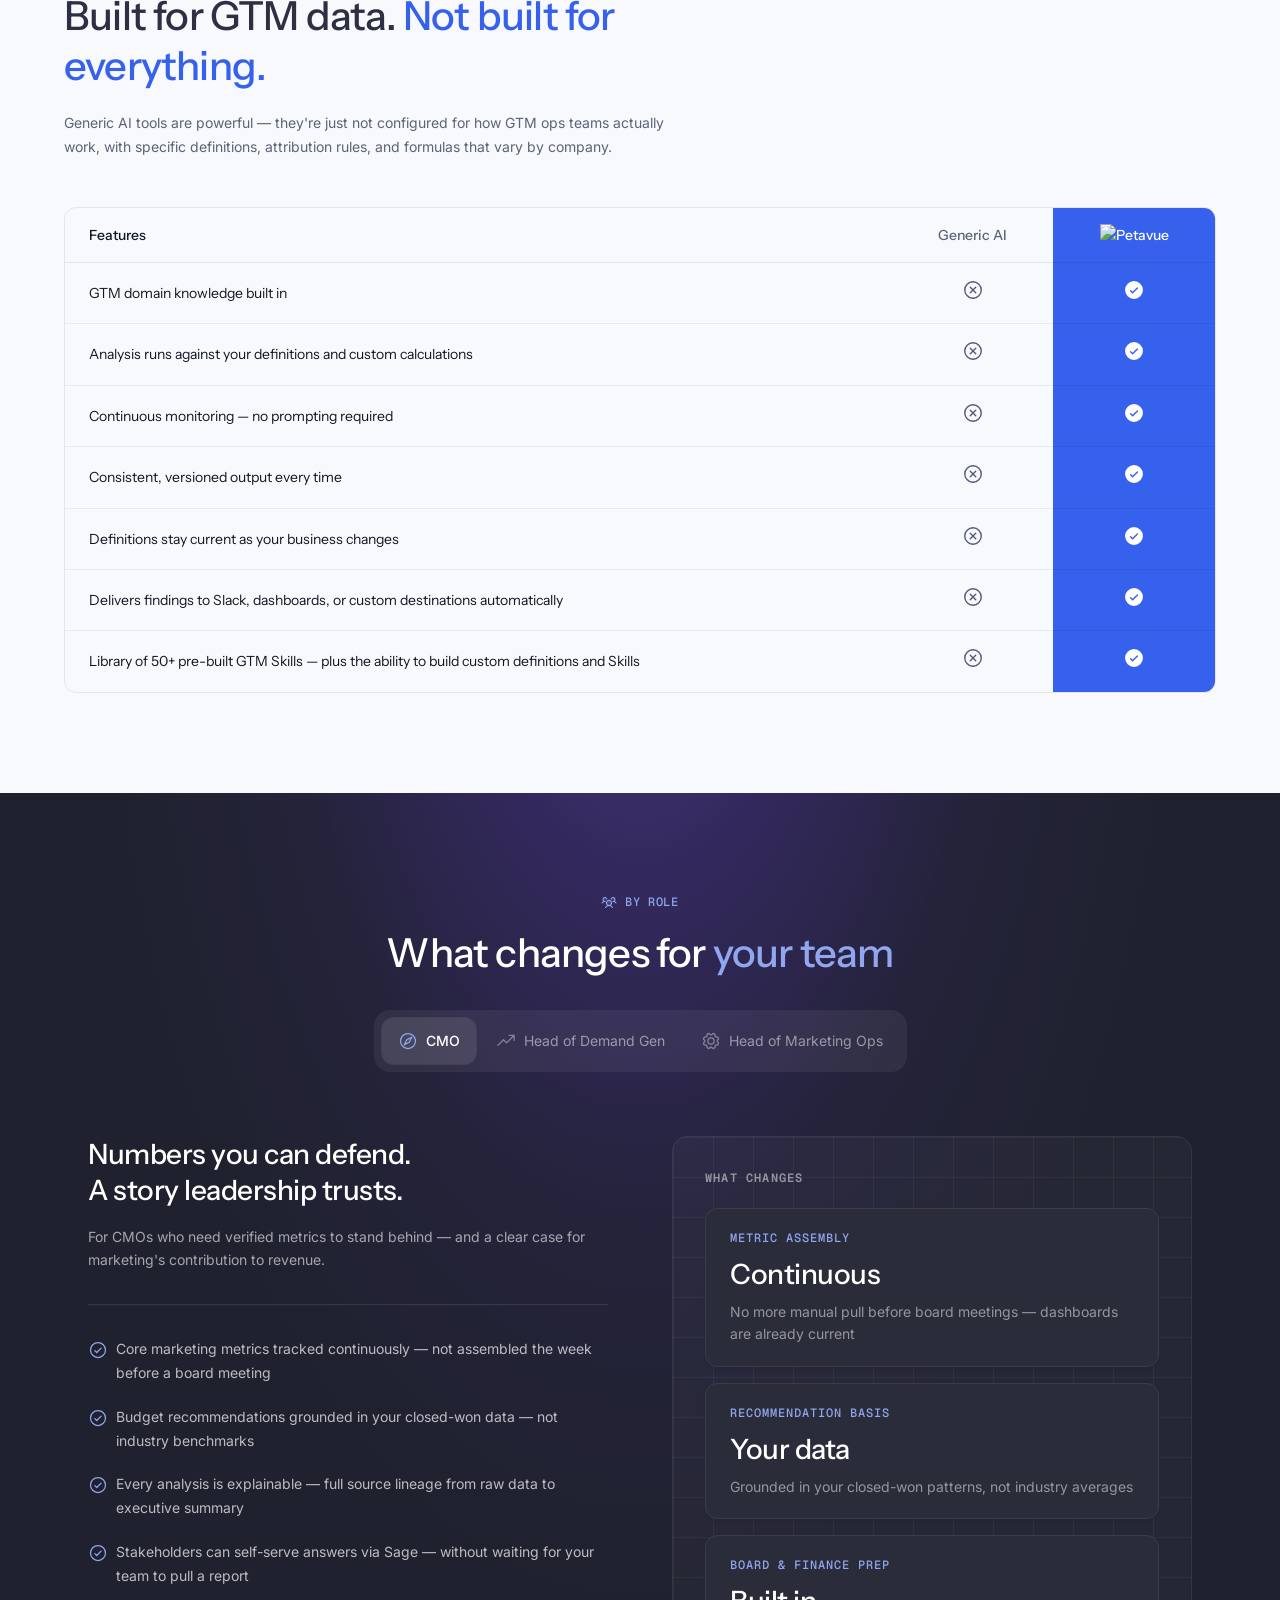
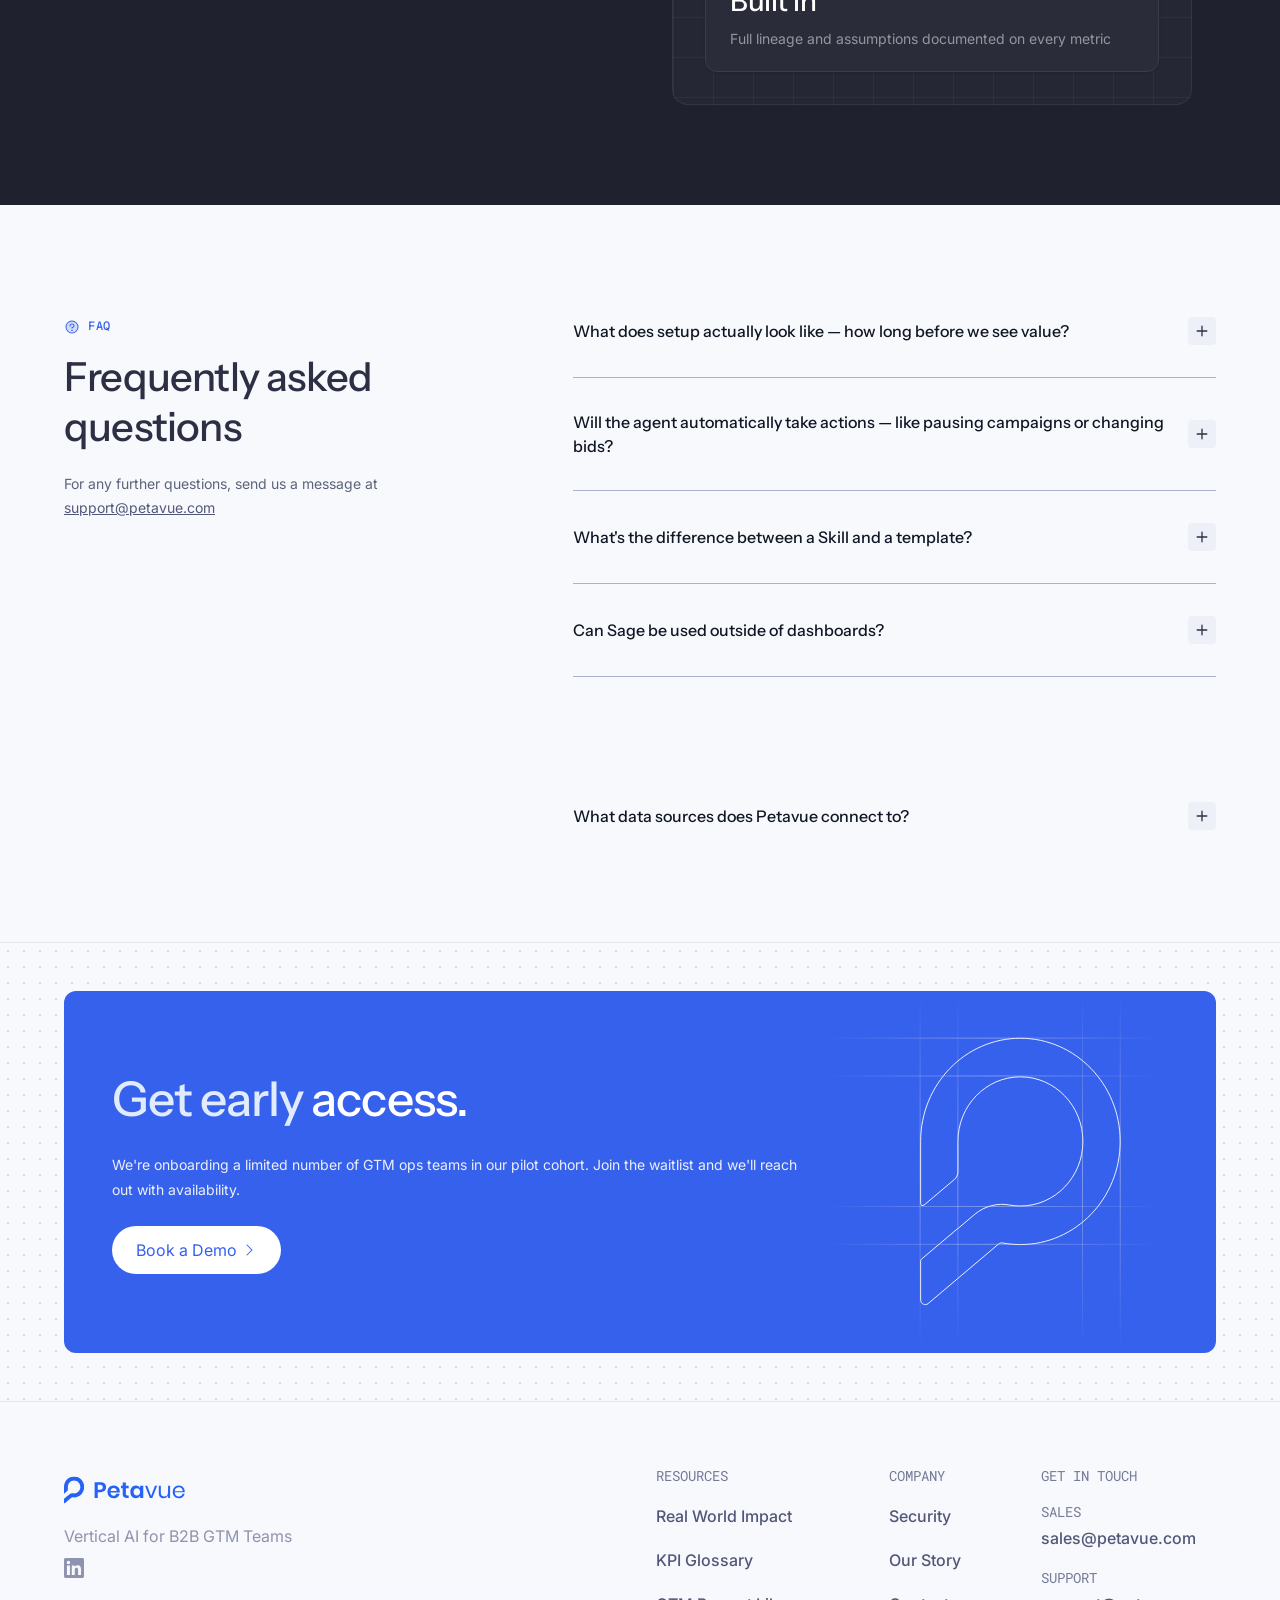
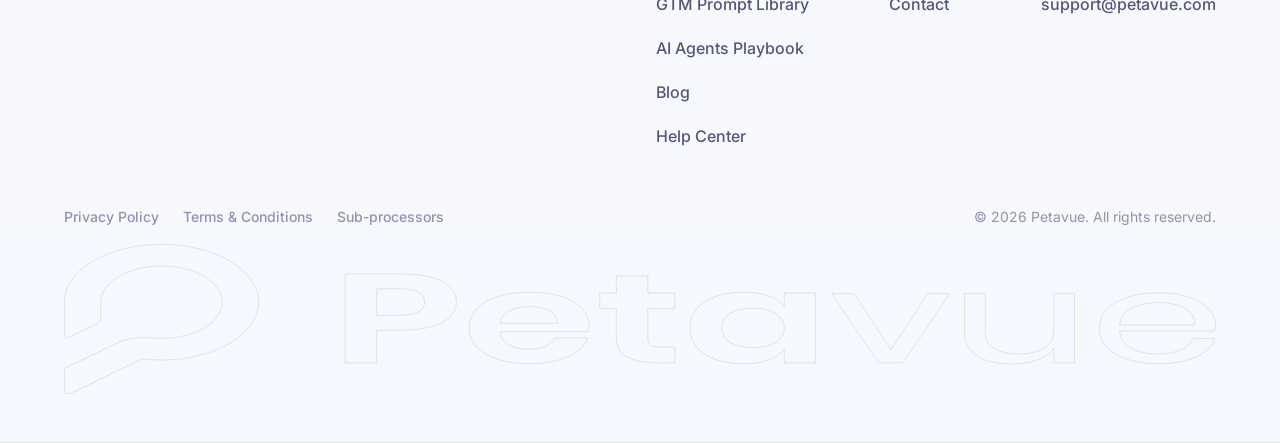
==== commit 46ab0a55: "seo + polish — schemas, archived legacy pages, hero shimmer, matrix/nav cleanup - add WebSite + FAQP" ====
--- a/index.html
+++ b/index.html
@@ -3,19 +3,83 @@
 <head>
 <meta charset="UTF-8">
 <meta name="viewport" content="width=device-width, initial-scale=1.0">
-<title>AI Agents for Marketing Teams | Petavue</title>
-<meta name="description" content="Petavue agents analyze your marketing data deeply — ROAS, campaign influence, pipeline contribution — and turn it into specific recommendations your team can act on immediately.">
-<meta property="og:title" content="AI Agents for Marketing Teams | Petavue">
-<meta property="og:description" content="Petavue agents analyze your marketing data deeply — ROAS, campaign influence, pipeline contribution — and turn it into specific recommendations your team can act on immediately.">
+<title>Petavue — AI Marketing Agents for GTM Data Analysis</title>
+<meta name="description" content="AI agents that monitor GTM metrics, surface insights, and deliver actionable recommendations automatically. Track, analyze, and optimize marketing performance continuously.">
+<meta property="og:title" content="Petavue — AI Marketing Agents for GTM Data Analysis">
+<meta property="og:description" content="AI agents that monitor GTM metrics, surface insights, and deliver actionable recommendations automatically. Track, analyze, and optimize marketing performance continuously.">
 <meta property="og:image" content="https://www.petavue.com/assets/og-image.png">
 <meta property="og:type" content="website">
 <meta property="og:url" content="https://www.petavue.com/marketing">
 <meta name="twitter:card" content="summary_large_image">
-<meta name="twitter:title" content="AI Agents for Marketing Teams | Petavue">
-<meta name="twitter:description" content="Petavue agents analyze your marketing data deeply — ROAS, campaign influence, pipeline contribution — and turn it into specific recommendations your team can act on immediately.">
+<meta name="twitter:title" content="Petavue — AI Marketing Agents for GTM Data Analysis">
+<meta name="twitter:description" content="AI agents that monitor GTM metrics, surface insights, and deliver actionable recommendations automatically. Track, analyze, and optimize marketing performance continuously.">
 <meta name="twitter:image" content="https://www.petavue.com/assets/og-image.png">
 <link rel="icon" href="assets/favicon.svg" type="image/svg+xml">
 <link rel="apple-touch-icon" href="assets/apple-touch-icon.png">
+<script type="application/ld+json">
+{
+  "@context": "https://schema.org",
+  "@type": "WebSite",
+  "name": "Petavue",
+  "url": "https://www.petavue.com/"
+}
+</script>
+<script type="application/ld+json">
+{
+  "@context": "https://schema.org",
+  "@type": "FAQPage",
+  "mainEntity": [
+    {
+      "@type": "Question",
+      "name": "What does setup actually look like — how long before we see value?",
+      "acceptedAnswer": {
+        "@type": "Answer",
+        "text": "Most teams see their first dashboards within a day of connecting their data sources. The agent works with your data as it exists — no ETL project, no data transformation pipeline required. Skills handle the domain logic automatically, and you configure your definitions through a guided setup process. For teams with complex custom attribution models, full configuration typically takes 3–5 days."
+      }
+    },
+    {
+      "@type": "Question",
+      "name": "Will the agent automatically take actions — like pausing campaigns or changing bids?",
+      "acceptedAnswer": {
+        "@type": "Answer",
+        "text": "No — Petavue produces specific recommendations for your team, not automatic actions. The agent monitors, investigates, and recommends; a person on your team decides whether and how to act. We're deliberate about this: the human stays in the loop on every action taken."
+      }
+    },
+    {
+      "@type": "Question",
+      "name": "What's the difference between a Skill and a template?",
+      "acceptedAnswer": {
+        "@type": "Answer",
+        "text": "Templates are fully static — they apply fixed logic regardless of how your business works. Skills give the agent domain expertise that adapts to your specific data model, definitions, and thresholds. A ROAS Skill applies your formula, with your attribution window, using your spend categories. That distinction makes the output defensible rather than just fast."
+      }
+    },
+    {
+      "@type": "Question",
+      "name": "Can Sage be used outside of dashboards?",
+      "acceptedAnswer": {
+        "@type": "Answer",
+        "text": "Yes. Sage is embedded in every dashboard but also available as a standalone analyst your team can query at any time — before a meeting, during planning, or when something surfaces in a report. It has access to all your configured metrics and historical data."
+      }
+    },
+    {
+      "@type": "Question",
+      "name": "How does Petavue work alongside our existing data team?",
+      "acceptedAnswer": {
+        "@type": "Answer",
+        "text": "Petavue complements your data team, not replaces them. Data teams focus on infrastructure and data quality. Petavue handles the weekly ops analysis — lead pacing, campaign diagnostics, pipeline monitoring — that requires domain knowledge and speed. Most teams find it reduces the volume of ad hoc analysis requests."
+      }
+    },
+    {
+      "@type": "Question",
+      "name": "What data sources does Petavue connect to?",
+      "acceptedAnswer": {
+        "@type": "Answer",
+        "text": "Petavue connects to the core GTM stack — Salesforce, HubSpot, Google Ads, Meta, LinkedIn, Marketo, Outreach, Gong, and Zendesk, among others. The agent can also work directly from your data warehouse. If you're running a non-standard tool, reach out — we'll let you know what's possible before you commit."
+      }
+    }
+  ]
+}
+</script>
 <link rel="stylesheet" href="style/colorography.css">
 <link rel="stylesheet" href="style/global.css">
 <link rel="stylesheet" href="style/marketing.css">
@@ -28,6 +92,8 @@
 
 <!-- HERO -->
 <section class="mktg-hero" id="how-it-works">
+  <div class="hero-blob hero-blob--1" aria-hidden="true"></div>
+  <div class="hero-blob hero-blob--2" aria-hidden="true"></div>
   <div class="mktg-hero-inner">
     <div class="hero-badge">Purpose-built for <span class="hero-badge-keyword">GTM teams</span></div>
     <h1 style="color: var(--text);">Your GTM data is scattered. <em><span style="color: var(--color-primary-500);">Petavue's agents</span> find what to do about it.</em></h1>
@@ -538,7 +604,7 @@
     <table class="matrix-table reveal-on-scroll">
       <thead>
         <tr>
-          <th></th>
+          <th class="matrix-th-features">Features</th>
           <th class="matrix-th-generic">Generic AI</th>
           <th class="matrix-th-petavue"><img src="assets/petavue-logo-white.svg" alt="Petavue" class="matrix-col-logo"></th>
         </tr>
--- a/style/marketing.css
+++ b/style/marketing.css
@@ -156,6 +156,54 @@
   background: linear-gradient(180deg, #dce6fc 0%, #ffffff 50%, #dce6fc 100%);
   position: relative;
   overflow: clip;
+}
+.mktg-hero .mktg-hero-inner,
+.mktg-hero .hero-media { position: relative; z-index: 1; }
+
+.hero-blob {
+  position: absolute;
+  inset: 0;
+  pointer-events: none;
+  z-index: 0;
+  will-change: background-position;
+  filter: blur(24px);
+  -webkit-mask-image: radial-gradient(ellipse at center, #000 45%, transparent 85%);
+          mask-image: radial-gradient(ellipse at center, #000 45%, transparent 85%);
+}
+.hero-blob--1 {
+  background: repeating-linear-gradient(
+    110deg,
+    transparent 0px,
+    transparent 530px,
+    rgba(130,92,222,0.28) 645px,
+    rgba(54,97,237,0.28) 755px,
+    transparent 870px,
+    transparent 1400px
+  );
+  animation: heroShimmer 20s linear infinite;
+}
+.hero-blob--2 {
+  background: repeating-linear-gradient(
+    70deg,
+    transparent 0px,
+    transparent 670px,
+    rgba(54,97,237,0.20) 780px,
+    rgba(130,92,222,0.20) 880px,
+    transparent 980px,
+    transparent 1600px
+  );
+  animation: heroShimmerRev 30s linear infinite;
+}
+@keyframes heroShimmer {
+  0%   { background-position: 0 0; }
+  100% { background-position: -1400px 0; }
+}
+@keyframes heroShimmerRev {
+  0%   { background-position: 0 0; }
+  100% { background-position: 1600px 0; }
+}
+@media (prefers-reduced-motion: reduce) {
+  .hero-blob { animation: none; }
 }
 
 /* Vertical side lines at 80rem boundary */
@@ -1686,7 +1734,7 @@
   border: 1px solid rgba(0,0,0,0.08);
 }
 .matrix-table thead th {
-  font-family: 'Inter', sans-serif;
+  font-family: 'Instrument Sans', sans-serif;
   font-size: 14px;
   font-weight: 500;
   padding: 16px 24px;
@@ -1696,6 +1744,11 @@
 .matrix-table thead th:first-child {
   text-align: left;
 }
+.matrix-th-features {
+  font-size: 14px;
+  font-weight: 600;
+  color: var(--text);
+}
 .matrix-th-generic {
   color: var(--text-muted);
   background: var(--color-neutral-50);
@@ -1706,7 +1759,7 @@
 }
 .matrix-col-logo { height: 28px; width: auto; }
 .matrix-table tbody td {
-  font-family: 'Inter', sans-serif;
+  font-family: 'Instrument Sans', sans-serif;
   font-size: 14px;
   line-height: 1.6;
   color: var(--text);
@@ -2908,6 +2961,7 @@
   .mktg-hero {
     padding: 80px 24px;
     min-height: auto;
+    gap: 0;
   }
   .mktg-hero-inner {
     margin-bottom: 56px;
@@ -2938,12 +2992,11 @@
   .mktg-role-section { padding: 64px 0; }
   .mktg-role-header { margin-bottom: 40px; }
   .mktg-role-tabs { overflow-x: auto; -webkit-overflow-scrolling: touch; }
-  .mktg-role-tabs::after { display: none; }
   .mktg-role-tab { flex: none; width: auto; min-width: auto; padding: 10px 12px; color: var(--text-muted); }
-  .mktg-role-tab:hover { background: var(--color-neutral-100); }
+  .mktg-role-tab:hover { background: transparent; }
   .mktg-role-tab.is-active { background: transparent; box-shadow: none; }
   .mktg-role-tab.is-active:hover { background: transparent; }
-  .mktg-role-tab.is-active .mktg-role-tab-icon { color: #fff; }
+  .mktg-role-tab.is-active .mktg-role-tab-icon { color: var(--color-primary-300, #90a6ee); }
   .mktg-role-tab.is-active .mktg-role-tab-label { color: #fff; }
   .mktg-role-tab .mktg-role-tab-icon { color: rgba(255,255,255,0.5); }
   .mktg-role-tab .mktg-role-tab-label { color: rgba(255,255,255,0.5); }
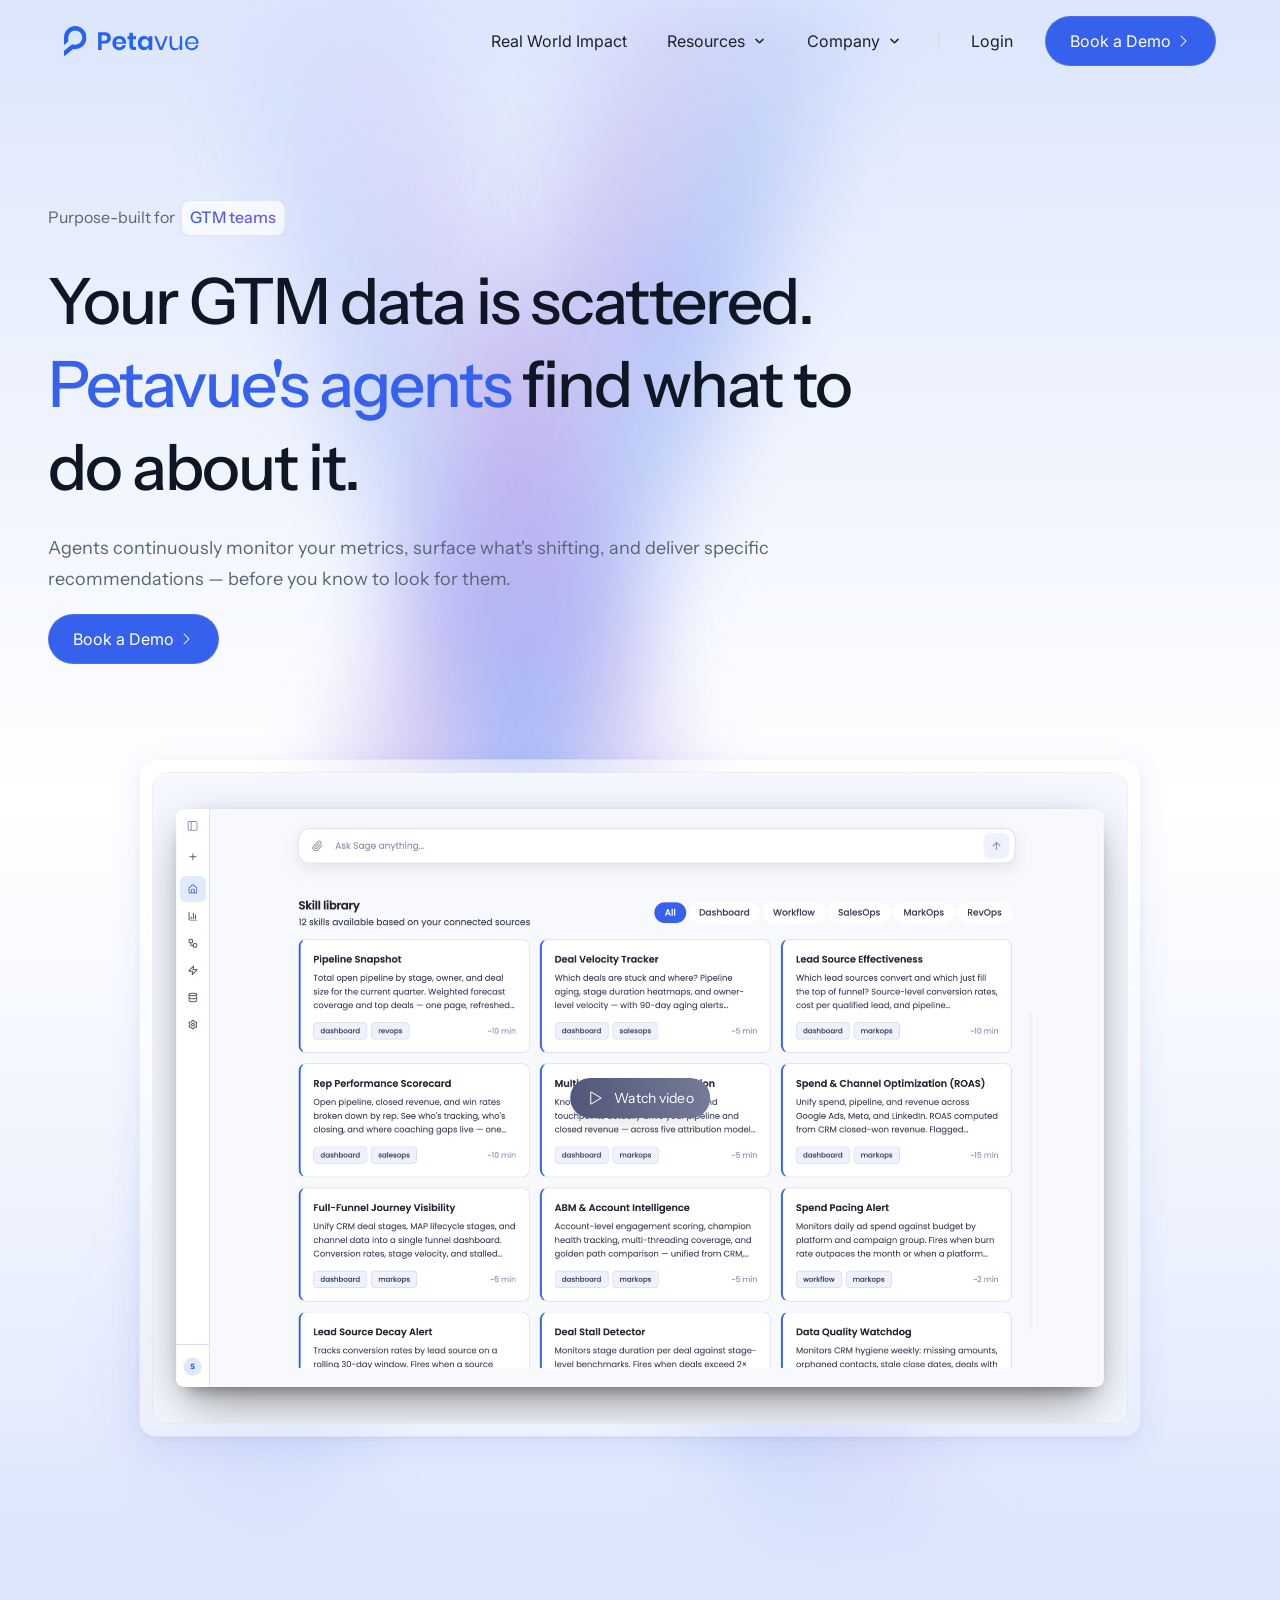
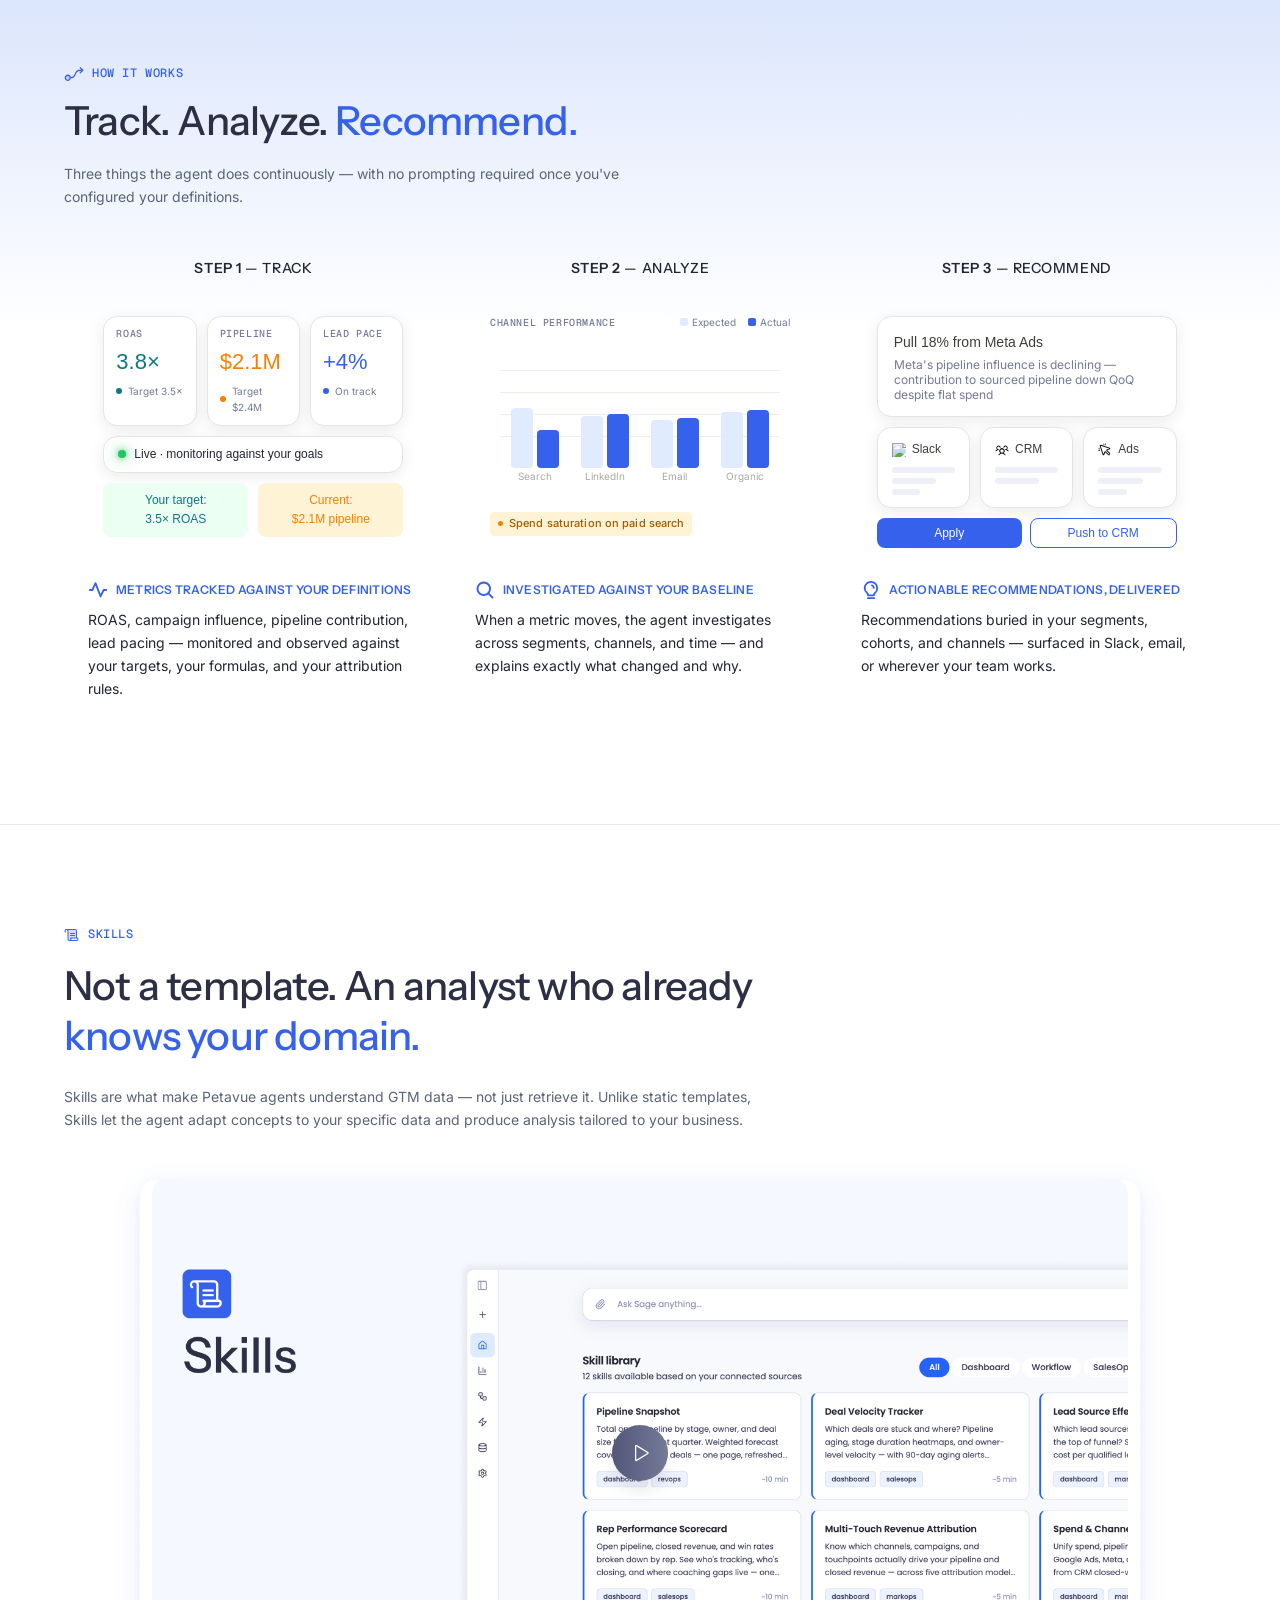
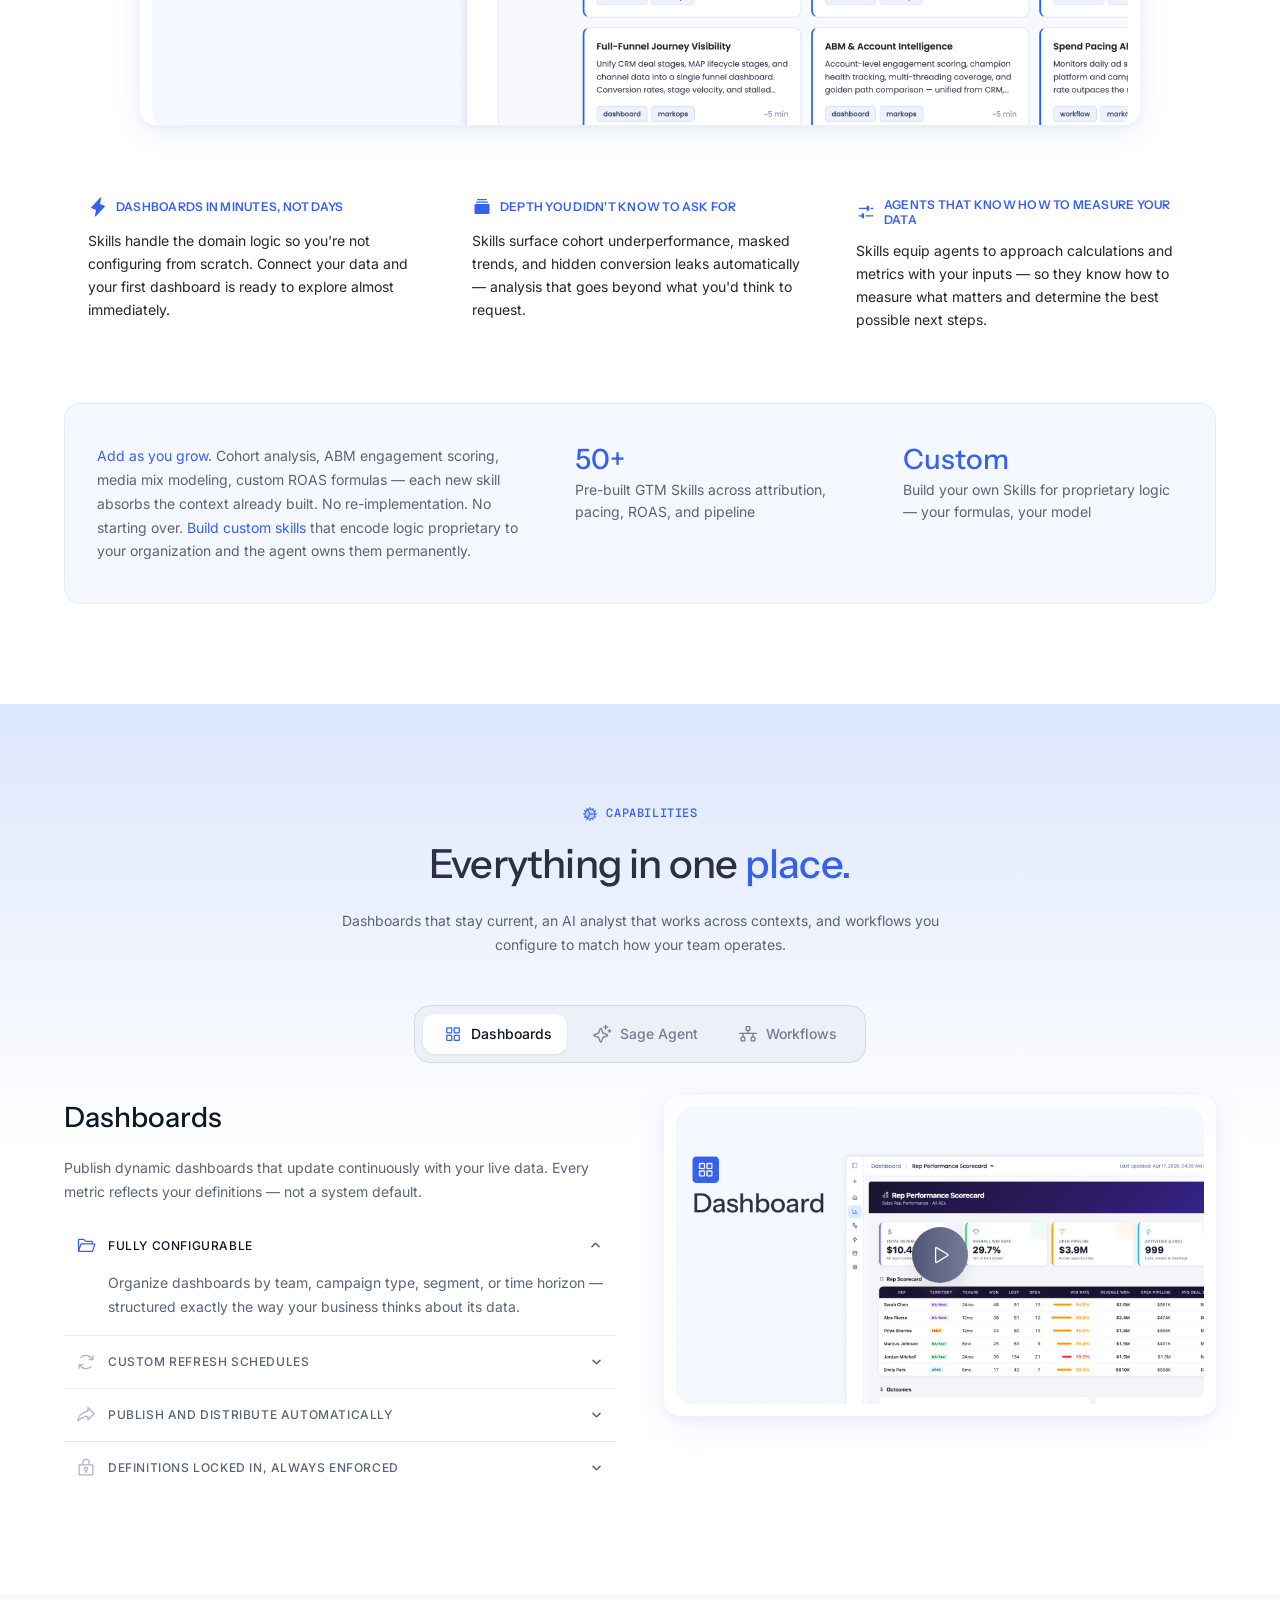
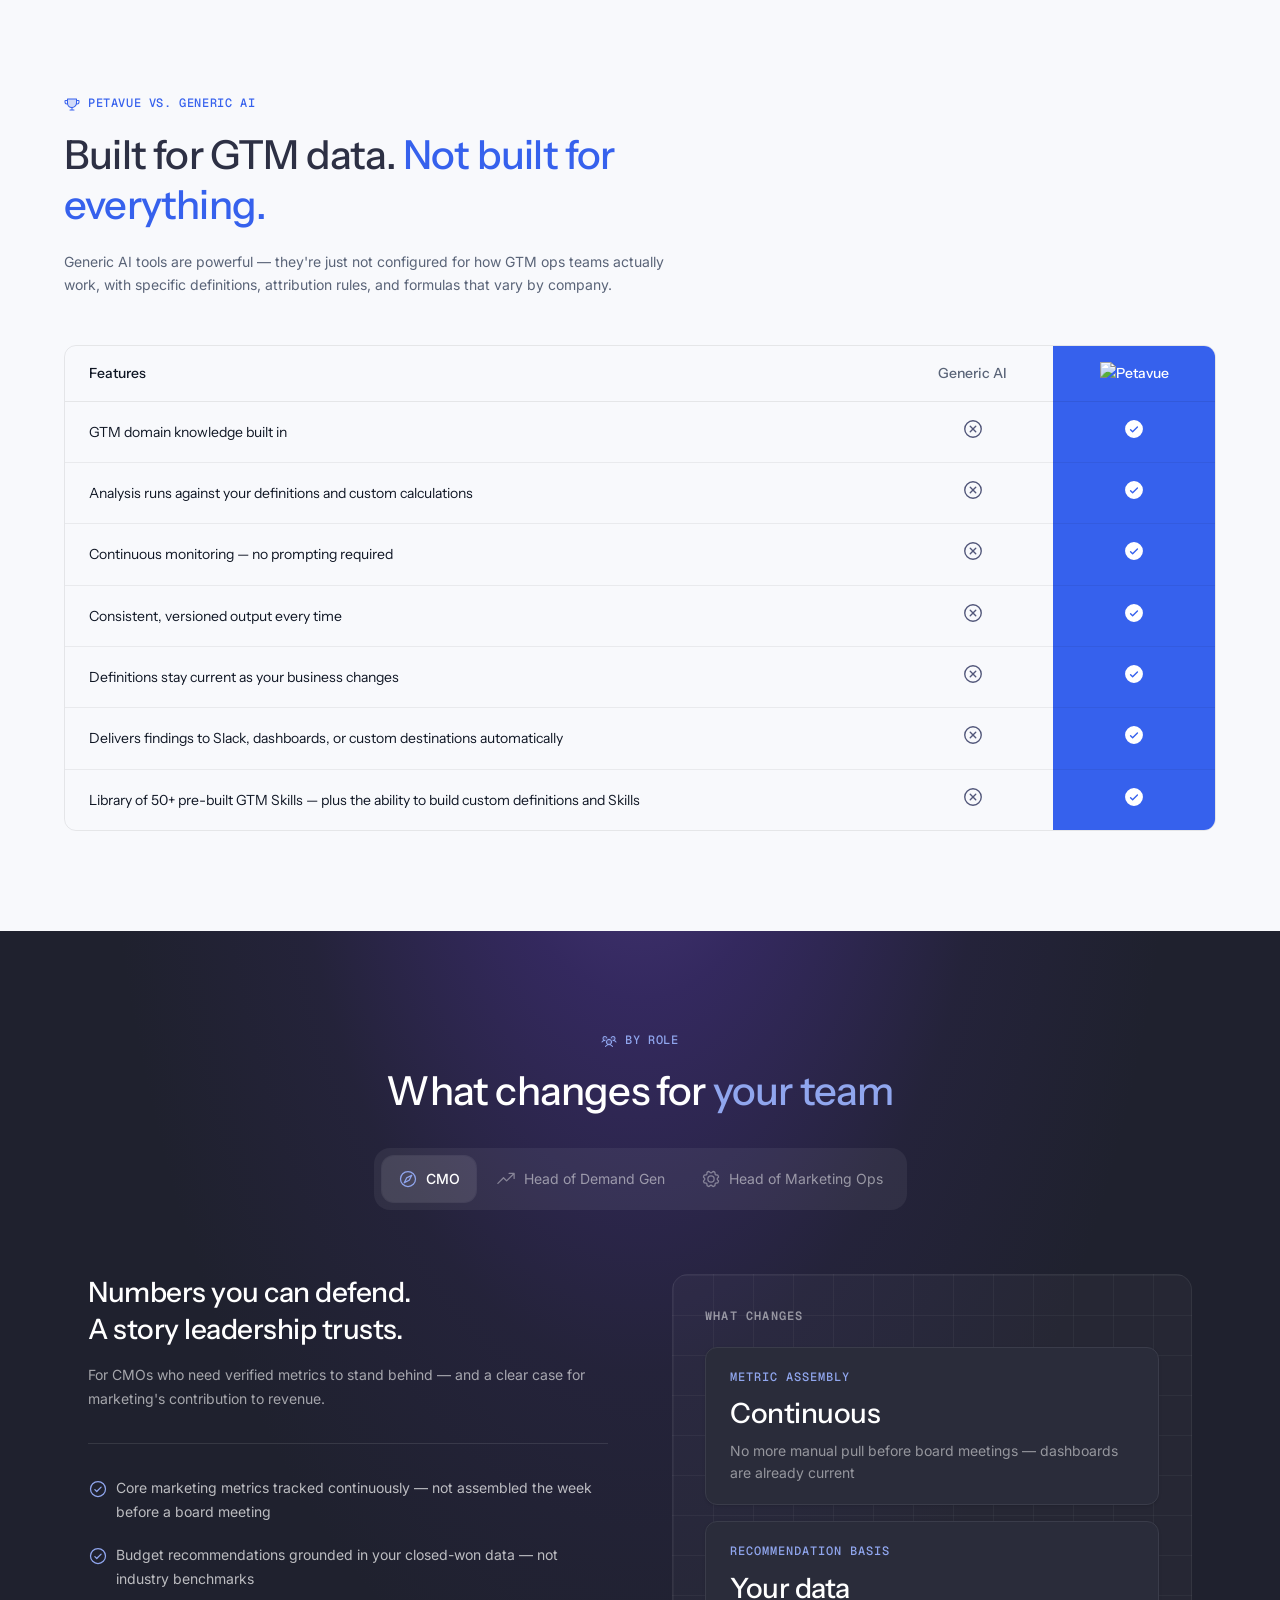
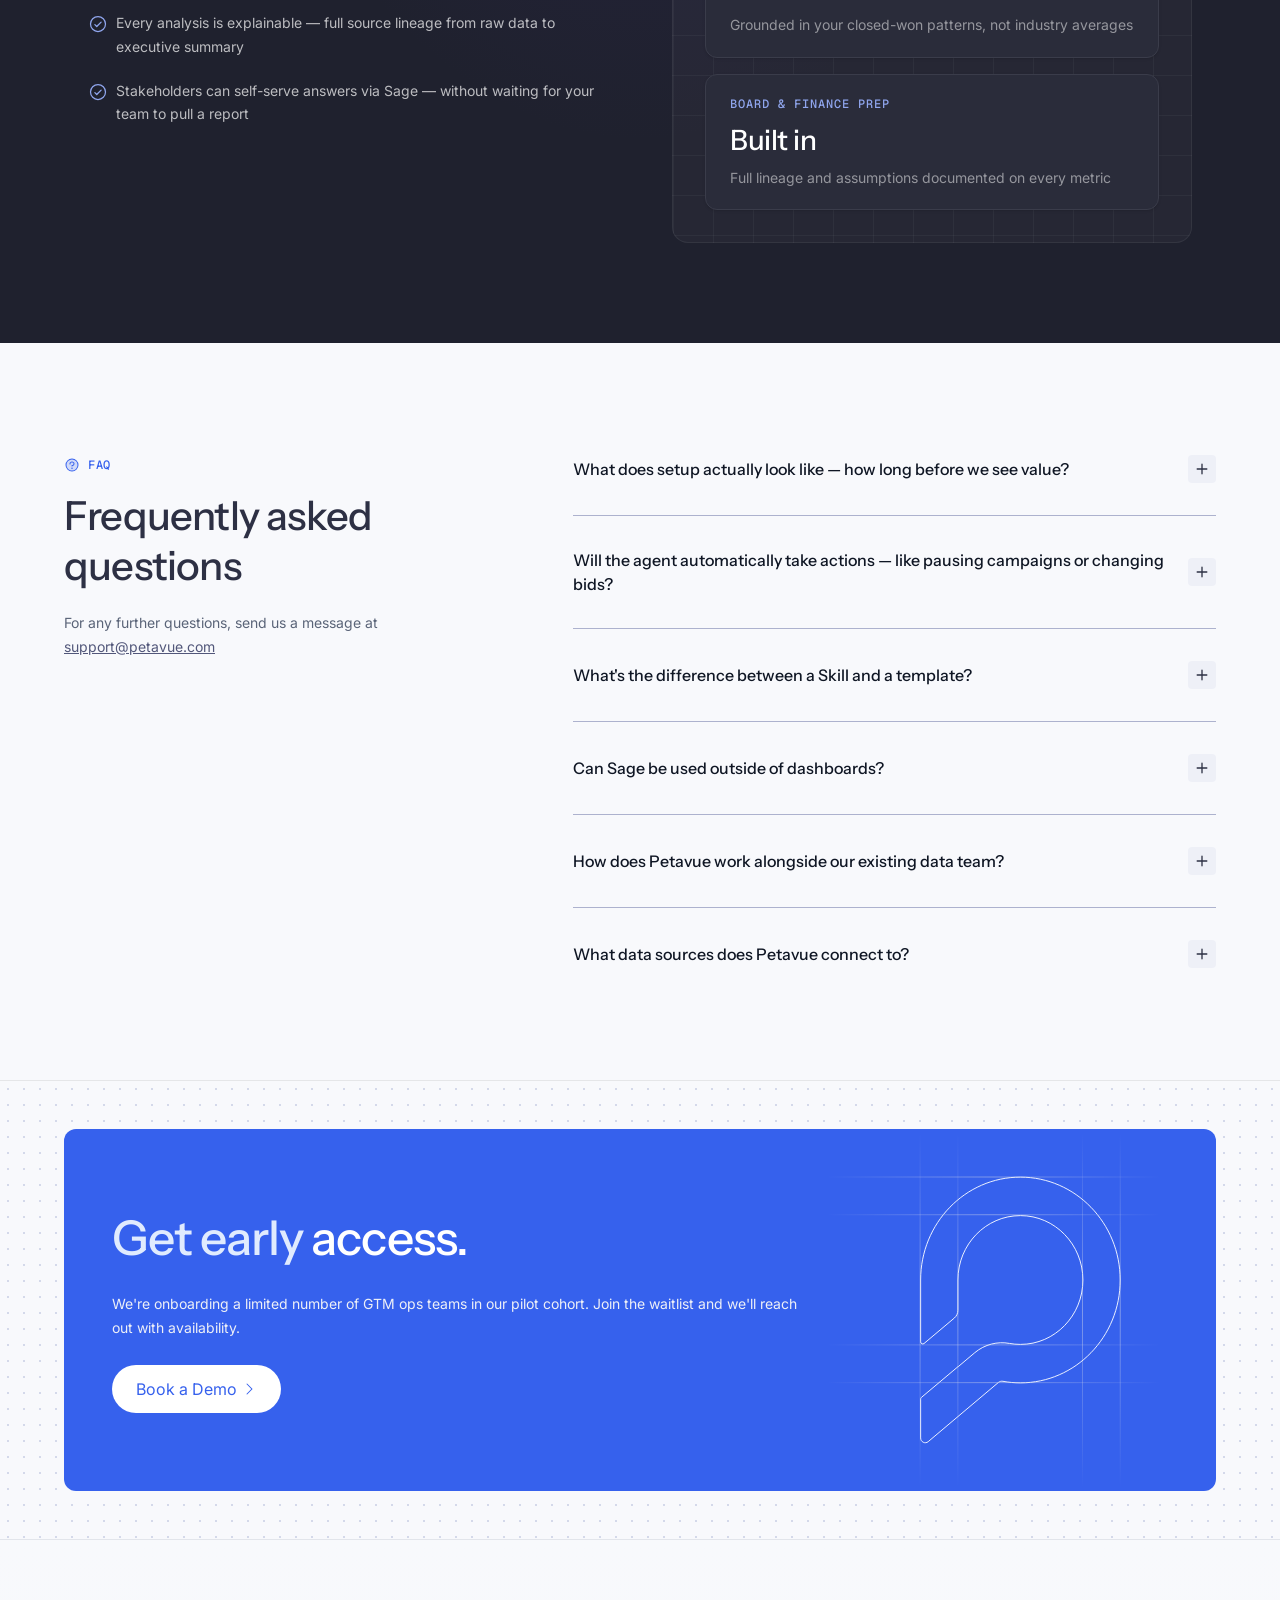
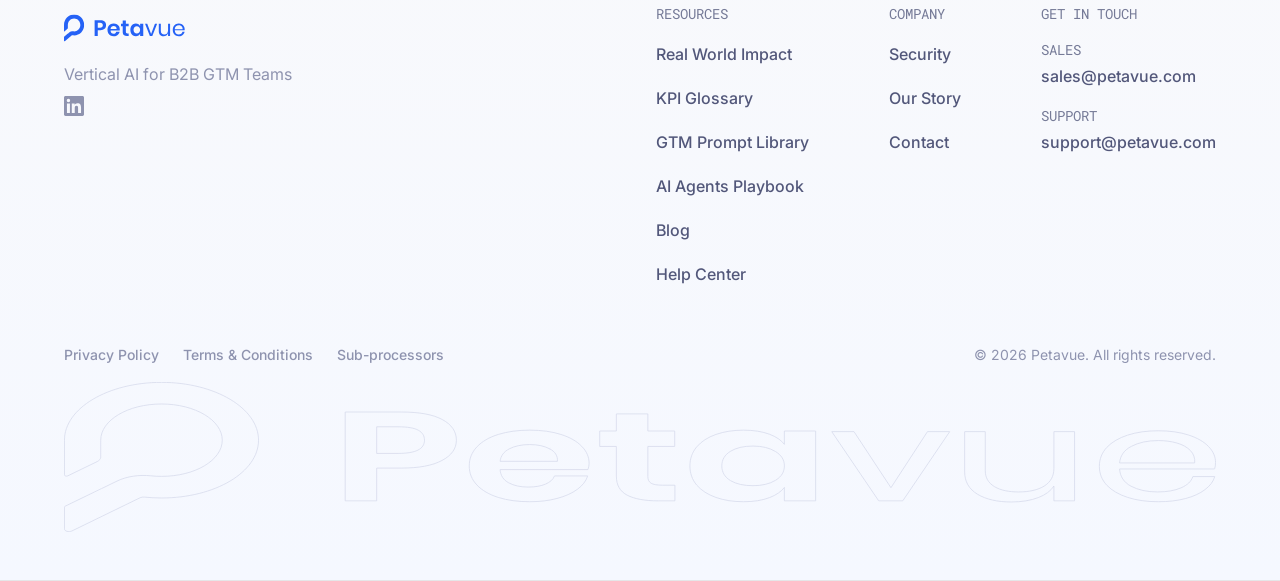
==== commit 030038bc: "video thumbnails + watch-video CTA, poster assets, tab autoplay removal - add gradient "Watch video"" ====
--- a/index.html
+++ b/index.html
@@ -107,11 +107,16 @@
   </div>
   <!-- Hero video -->
   <div class="hero-media">
-    <div class="hero-media-inner video-wrap">
-      <video autoplay muted loop playsinline style="width:100%;display:block;object-fit:contain;border-radius:inherit;">
+    <div class="hero-media-inner video-wrap video-wrap--hero">
+      <img class="video-thumb" src="assets/videos/hero.png" alt="">
+      <video muted loop playsinline preload="none" style="width:100%;display:block;object-fit:contain;border-radius:inherit;">
         <source src="assets/videos/Hero.mp4" type="video/mp4">
       </video>
-      <button class="video-play-btn" aria-label="Pause/Play"><svg class="icon-pause" xmlns="http://www.w3.org/2000/svg" viewBox="0 0 256 256"><path d="M216,48V208a16,16,0,0,1-16,16H160a16,16,0,0,1-16-16V48a16,16,0,0,1,16-16h40A16,16,0,0,1,216,48ZM96,32H56A16,16,0,0,0,40,48V208a16,16,0,0,0,16,16H96a16,16,0,0,0,16-16V48A16,16,0,0,0,96,32Z"/></svg><svg class="icon-play" xmlns="http://www.w3.org/2000/svg" viewBox="0 0 256 256"><path d="M232.4,114.49,88.32,26.35a16,16,0,0,0-16.2-.3A15.86,15.86,0,0,0,64,39.87V216.13A15.94,15.94,0,0,0,80,232a16.07,16.07,0,0,0,8.36-2.35L232.4,141.51a15.81,15.81,0,0,0,0-27Z"/></svg></button>
+      <button class="hero-watch-btn" type="button" aria-label="Watch video">
+        <span class="hero-watch-btn-icon hero-watch-btn-icon--rest" aria-hidden="true"><svg xmlns="http://www.w3.org/2000/svg" width="16" height="16" fill="#ffffff" viewBox="0 0 256 256"><path d="M232.4,114.49,88.32,26.35a16,16,0,0,0-16.2-.3A15.86,15.86,0,0,0,64,39.87V216.13A15.94,15.94,0,0,0,80,232a16.07,16.07,0,0,0,8.36-2.35L232.4,141.51a15.81,15.81,0,0,0,0-27ZM80,215.94V40l143.83,88Z"></path></svg></span>
+        <span class="hero-watch-btn-icon hero-watch-btn-icon--hover" aria-hidden="true"><svg xmlns="http://www.w3.org/2000/svg" width="16" height="16" fill="#ffffff" viewBox="0 0 256 256"><path d="M240,128a15.74,15.74,0,0,1-7.6,13.51L88.32,229.65a16,16,0,0,1-16.2.3A15.86,15.86,0,0,1,64,216.13V39.87a15.86,15.86,0,0,1,8.12-13.82,16,16,0,0,1,16.2.3L232.4,114.49A15.74,15.74,0,0,1,240,128Z"></path></svg></span>
+        <span class="hero-watch-btn-label">Watch video</span>
+      </button>
     </div>
   </div>
 
@@ -133,7 +138,7 @@
 
     <!-- Card 1 — Tracks -->
     <div class="mktg-ill-card reveal-on-scroll">
-      <div class="hiw-step-badge"><span>Step 1 — Track</span></div>
+      <div class="hiw-step-badge"><span><strong class="hiw-step-num">Step 1</strong> — Track</span></div>
       <div class="mktg-ill-card-visual">
         <div class="mktg-ill-card-inner">
           <!-- label removed -->
@@ -172,7 +177,7 @@
 
     <!-- Card 2 — Analyzes -->
     <div class="mktg-ill-card reveal-on-scroll">
-      <div class="hiw-step-badge"><span>Step 2 — Analyze</span></div>
+      <div class="hiw-step-badge"><span><strong class="hiw-step-num">Step 2</strong> — Analyze</span></div>
       <div class="mktg-ill-card-visual">
         <div class="mktg-ill-card-inner">
           <!-- label removed -->
@@ -220,7 +225,7 @@
 
     <!-- Card 3 — Recommend -->
     <div class="mktg-ill-card reveal-on-scroll">
-      <div class="hiw-step-badge"><span>Step 3 — Recommend</span></div>
+      <div class="hiw-step-badge"><span><strong class="hiw-step-num">Step 3</strong> — Recommend</span></div>
       <div class="mktg-ill-card-visual">
         <div class="mktg-ill-card-inner">
           <!-- label removed -->
@@ -280,10 +285,14 @@
   <p class="section-sub reveal-on-scroll" style="margin-bottom: 48px;">Skills are what make Petavue agents understand GTM data — not just retrieve it. Unlike static templates, Skills let the agent adapt concepts to your specific data and produce analysis tailored to your business.</p>
 
   <div class="runs-video-placeholder video-wrap">
-    <video autoplay muted loop playsinline style="width:100%;display:block;object-fit:contain;border-radius:inherit;">
-      <source src="assets/videos/Skills.mp4" type="video/mp4">
+    <img class="video-thumb" src="assets/videos/skills.png" alt="">
+    <video muted loop playsinline preload="none" style="width:100%;display:block;object-fit:contain;border-radius:inherit;">
+      <source data-src="assets/videos/Skills.mp4" type="video/mp4">
     </video>
-    <button class="video-play-btn" aria-label="Pause/Play"><svg class="icon-pause" xmlns="http://www.w3.org/2000/svg" viewBox="0 0 256 256"><path d="M216,48V208a16,16,0,0,1-16,16H160a16,16,0,0,1-16-16V48a16,16,0,0,1,16-16h40A16,16,0,0,1,216,48ZM96,32H56A16,16,0,0,0,40,48V208a16,16,0,0,0,16,16H96a16,16,0,0,0,16-16V48A16,16,0,0,0,96,32Z"/></svg><svg class="icon-play" xmlns="http://www.w3.org/2000/svg" viewBox="0 0 256 256"><path d="M232.4,114.49,88.32,26.35a16,16,0,0,0-16.2-.3A15.86,15.86,0,0,0,64,39.87V216.13A15.94,15.94,0,0,0,80,232a16.07,16.07,0,0,0,8.36-2.35L232.4,141.51a15.81,15.81,0,0,0,0-27Z"/></svg></button>
+    <button class="video-watch-icon-btn" type="button" aria-label="Watch video">
+      <span class="video-watch-icon-btn-icon video-watch-icon-btn-icon--rest" aria-hidden="true"><svg xmlns="http://www.w3.org/2000/svg" width="20" height="20" fill="#ffffff" viewBox="0 0 256 256"><path d="M232.4,114.49,88.32,26.35a16,16,0,0,0-16.2-.3A15.86,15.86,0,0,0,64,39.87V216.13A15.94,15.94,0,0,0,80,232a16.07,16.07,0,0,0,8.36-2.35L232.4,141.51a15.81,15.81,0,0,0,0-27ZM80,215.94V40l143.83,88Z"></path></svg></span>
+      <span class="video-watch-icon-btn-icon video-watch-icon-btn-icon--hover" aria-hidden="true"><svg xmlns="http://www.w3.org/2000/svg" width="20" height="20" fill="#ffffff" viewBox="0 0 256 256"><path d="M240,128a15.74,15.74,0,0,1-7.6,13.51L88.32,229.65a16,16,0,0,1-16.2.3A15.86,15.86,0,0,1,64,216.13V39.87a15.86,15.86,0,0,1,8.12-13.82,16,16,0,0,1,16.2.3L232.4,114.49A15.74,15.74,0,0,1,240,128Z"></path></svg></span>
+    </button>
   </div>
   <div class="mktg-runs-cards">
     <!-- Card 1: Dashboards in minutes -->
@@ -493,10 +502,14 @@
           </div>
           <div class="cap-panel-right">
             <div class="cap-video-placeholder video-wrap">
-              <video autoplay muted loop playsinline style="width:100%;display:block;object-fit:contain;border-radius:inherit;">
-                <source src="assets/videos/Dashboard.mp4" type="video/mp4">
+              <img class="video-thumb" src="assets/videos/dashboard.png" alt="">
+              <video muted loop playsinline preload="none" style="width:100%;display:block;object-fit:contain;border-radius:inherit;">
+                <source data-src="assets/videos/Dashboard.mp4" type="video/mp4">
               </video>
-              <button class="video-play-btn" aria-label="Pause/Play"><svg class="icon-pause" xmlns="http://www.w3.org/2000/svg" viewBox="0 0 256 256"><path d="M216,48V208a16,16,0,0,1-16,16H160a16,16,0,0,1-16-16V48a16,16,0,0,1,16-16h40A16,16,0,0,1,216,48ZM96,32H56A16,16,0,0,0,40,48V208a16,16,0,0,0,16,16H96a16,16,0,0,0,16-16V48A16,16,0,0,0,96,32Z"/></svg><svg class="icon-play" xmlns="http://www.w3.org/2000/svg" viewBox="0 0 256 256"><path d="M232.4,114.49,88.32,26.35a16,16,0,0,0-16.2-.3A15.86,15.86,0,0,0,64,39.87V216.13A15.94,15.94,0,0,0,80,232a16.07,16.07,0,0,0,8.36-2.35L232.4,141.51a15.81,15.81,0,0,0,0-27Z"/></svg></button>
+              <button class="video-watch-icon-btn" type="button" aria-label="Watch video">
+        <span class="video-watch-icon-btn-icon video-watch-icon-btn-icon--rest" aria-hidden="true"><svg xmlns="http://www.w3.org/2000/svg" width="20" height="20" fill="#ffffff" viewBox="0 0 256 256"><path d="M232.4,114.49,88.32,26.35a16,16,0,0,0-16.2-.3A15.86,15.86,0,0,0,64,39.87V216.13A15.94,15.94,0,0,0,80,232a16.07,16.07,0,0,0,8.36-2.35L232.4,141.51a15.81,15.81,0,0,0,0-27ZM80,215.94V40l143.83,88Z"></path></svg></span>
+        <span class="video-watch-icon-btn-icon video-watch-icon-btn-icon--hover" aria-hidden="true"><svg xmlns="http://www.w3.org/2000/svg" width="20" height="20" fill="#ffffff" viewBox="0 0 256 256"><path d="M240,128a15.74,15.74,0,0,1-7.6,13.51L88.32,229.65a16,16,0,0,1-16.2.3A15.86,15.86,0,0,1,64,216.13V39.87a15.86,15.86,0,0,1,8.12-13.82,16,16,0,0,1,16.2.3L232.4,114.49A15.74,15.74,0,0,1,240,128Z"></path></svg></span>
+      </button>
             </div>
           </div>
         </div>
@@ -537,10 +550,14 @@
           </div>
           <div class="cap-panel-right">
             <div class="cap-video-placeholder video-wrap">
-              <video autoplay muted loop playsinline style="width:100%;display:block;object-fit:contain;border-radius:inherit;">
-                <source src="assets/videos/SageAgent.mp4" type="video/mp4">
+              <img class="video-thumb" src="assets/videos/sage.png" alt="">
+              <video muted loop playsinline preload="none" style="width:100%;display:block;object-fit:contain;border-radius:inherit;">
+                <source data-src="assets/videos/SageAgent.mp4" type="video/mp4">
               </video>
-              <button class="video-play-btn" aria-label="Pause/Play"><svg class="icon-pause" xmlns="http://www.w3.org/2000/svg" viewBox="0 0 256 256"><path d="M216,48V208a16,16,0,0,1-16,16H160a16,16,0,0,1-16-16V48a16,16,0,0,1,16-16h40A16,16,0,0,1,216,48ZM96,32H56A16,16,0,0,0,40,48V208a16,16,0,0,0,16,16H96a16,16,0,0,0,16-16V48A16,16,0,0,0,96,32Z"/></svg><svg class="icon-play" xmlns="http://www.w3.org/2000/svg" viewBox="0 0 256 256"><path d="M232.4,114.49,88.32,26.35a16,16,0,0,0-16.2-.3A15.86,15.86,0,0,0,64,39.87V216.13A15.94,15.94,0,0,0,80,232a16.07,16.07,0,0,0,8.36-2.35L232.4,141.51a15.81,15.81,0,0,0,0-27Z"/></svg></button>
+              <button class="video-watch-icon-btn" type="button" aria-label="Watch video">
+        <span class="video-watch-icon-btn-icon video-watch-icon-btn-icon--rest" aria-hidden="true"><svg xmlns="http://www.w3.org/2000/svg" width="20" height="20" fill="#ffffff" viewBox="0 0 256 256"><path d="M232.4,114.49,88.32,26.35a16,16,0,0,0-16.2-.3A15.86,15.86,0,0,0,64,39.87V216.13A15.94,15.94,0,0,0,80,232a16.07,16.07,0,0,0,8.36-2.35L232.4,141.51a15.81,15.81,0,0,0,0-27ZM80,215.94V40l143.83,88Z"></path></svg></span>
+        <span class="video-watch-icon-btn-icon video-watch-icon-btn-icon--hover" aria-hidden="true"><svg xmlns="http://www.w3.org/2000/svg" width="20" height="20" fill="#ffffff" viewBox="0 0 256 256"><path d="M240,128a15.74,15.74,0,0,1-7.6,13.51L88.32,229.65a16,16,0,0,1-16.2.3A15.86,15.86,0,0,1,64,216.13V39.87a15.86,15.86,0,0,1,8.12-13.82,16,16,0,0,1,16.2.3L232.4,114.49A15.74,15.74,0,0,1,240,128Z"></path></svg></span>
+      </button>
             </div>
           </div>
         </div>
@@ -581,10 +598,14 @@
           </div>
           <div class="cap-panel-right">
             <div class="cap-video-placeholder video-wrap">
-              <video autoplay muted loop playsinline style="width:100%;display:block;object-fit:contain;border-radius:inherit;">
-                <source src="assets/videos/Workflow.mp4" type="video/mp4">
+              <img class="video-thumb" src="assets/videos/workflow.png" alt="">
+              <video muted loop playsinline preload="none" style="width:100%;display:block;object-fit:contain;border-radius:inherit;">
+                <source data-src="assets/videos/Workflow.mp4" type="video/mp4">
               </video>
-              <button class="video-play-btn" aria-label="Pause/Play"><svg class="icon-pause" xmlns="http://www.w3.org/2000/svg" viewBox="0 0 256 256"><path d="M216,48V208a16,16,0,0,1-16,16H160a16,16,0,0,1-16-16V48a16,16,0,0,1,16-16h40A16,16,0,0,1,216,48ZM96,32H56A16,16,0,0,0,40,48V208a16,16,0,0,0,16,16H96a16,16,0,0,0,16-16V48A16,16,0,0,0,96,32Z"/></svg><svg class="icon-play" xmlns="http://www.w3.org/2000/svg" viewBox="0 0 256 256"><path d="M232.4,114.49,88.32,26.35a16,16,0,0,0-16.2-.3A15.86,15.86,0,0,0,64,39.87V216.13A15.94,15.94,0,0,0,80,232a16.07,16.07,0,0,0,8.36-2.35L232.4,141.51a15.81,15.81,0,0,0,0-27Z"/></svg></button>
+              <button class="video-watch-icon-btn" type="button" aria-label="Watch video">
+        <span class="video-watch-icon-btn-icon video-watch-icon-btn-icon--rest" aria-hidden="true"><svg xmlns="http://www.w3.org/2000/svg" width="20" height="20" fill="#ffffff" viewBox="0 0 256 256"><path d="M232.4,114.49,88.32,26.35a16,16,0,0,0-16.2-.3A15.86,15.86,0,0,0,64,39.87V216.13A15.94,15.94,0,0,0,80,232a16.07,16.07,0,0,0,8.36-2.35L232.4,141.51a15.81,15.81,0,0,0,0-27ZM80,215.94V40l143.83,88Z"></path></svg></span>
+        <span class="video-watch-icon-btn-icon video-watch-icon-btn-icon--hover" aria-hidden="true"><svg xmlns="http://www.w3.org/2000/svg" width="20" height="20" fill="#ffffff" viewBox="0 0 256 256"><path d="M240,128a15.74,15.74,0,0,1-7.6,13.51L88.32,229.65a16,16,0,0,1-16.2.3A15.86,15.86,0,0,1,64,216.13V39.87a15.86,15.86,0,0,1,8.12-13.82,16,16,0,0,1,16.2.3L232.4,114.49A15.74,15.74,0,0,1,240,128Z"></path></svg></span>
+      </button>
             </div>
           </div>
         </div>
@@ -1189,40 +1210,6 @@
   els.forEach(function (el) { observer.observe(el); });
 })();
 
-// Illustration cards slide-up on scroll
-(function () {
-  var grid = document.querySelector('.mktg-ill-cards');
-  if (!grid) return;
-  if (!('IntersectionObserver' in window)) { grid.classList.add('in-view'); return; }
-  var observer = new IntersectionObserver(function (entries) {
-    entries.forEach(function (entry) {
-      if (entry.isIntersecting) {
-        entry.target.classList.add('in-view');
-        observer.unobserve(entry.target);
-      }
-    });
-  }, { rootMargin: '0px 0px -35% 0px', threshold: 0 });
-  observer.observe(grid);
-})();
-
-// Bar chart grow-in animation on scroll
-(function () {
-  var chart = document.querySelector('.ill-bar-chart');
-  if (!chart || !('IntersectionObserver' in window)) {
-    if (chart) chart.classList.add('in-view');
-    return;
-  }
-  var observer = new IntersectionObserver(function (entries) {
-    entries.forEach(function (entry) {
-      if (entry.isIntersecting) {
-        entry.target.classList.add('in-view');
-        observer.unobserve(entry.target);
-      }
-    });
-  }, { threshold: 0.3 });
-  observer.observe(chart);
-})();
-
 // Interactive checklist rows — toggles check/uncheck for all rows
 (function () {
   var checkSvg = '<svg width="11" height="11" viewBox="0 0 11 11" fill="none"><path d="M2 5.5l2.5 2.8L9 3" stroke="#5DCAA5" stroke-width="1.5" stroke-linecap="round" stroke-linejoin="round"/></svg>';
@@ -1254,40 +1241,6 @@
   });
 })();
 
-// Skills grid inner-element reveal
-(function () {
-  var grid = document.querySelector('.mktg-skills-grid');
-  if (!grid) return;
-  if (!('IntersectionObserver' in window)) { grid.classList.add('in-view'); return; }
-  var observer = new IntersectionObserver(function (entries) {
-    entries.forEach(function (entry) {
-      if (entry.isIntersecting) {
-        entry.target.classList.add('in-view');
-        observer.unobserve(entry.target);
-      }
-    });
-  }, { rootMargin: '0px 0px -15% 0px', threshold: 0 });
-  observer.observe(grid);
-})();
-
-// Scroll reveal animations
-(function () {
-  var els = document.querySelectorAll('.reveal-on-scroll');
-  if (!els.length) return;
-  if (!('IntersectionObserver' in window)) {
-    els.forEach(function (el) { el.classList.add('is-visible'); });
-    return;
-  }
-  var observer = new IntersectionObserver(function (entries) {
-    entries.forEach(function (entry) {
-      if (entry.isIntersecting) {
-        entry.target.classList.add('is-visible');
-        observer.unobserve(entry.target);
-      }
-    });
-  }, { rootMargin: '0px 0px -15% 0px', threshold: 0 });
-  els.forEach(function (el) { observer.observe(el); });
-})();
 </script>
 </body>
 </html>
--- a/style/marketing.css
+++ b/style/marketing.css
@@ -7,16 +7,7 @@
 }
 .shadow { box-shadow: var(--tw-ring-offset-shadow, 0 0 #0000), var(--tw-ring-shadow, 0 0 #0000), var(--tw-shadow); }
 
-/* Scroll reveal animation */
-.reveal-on-scroll {
-  opacity: 0;
-  transform: translateY(24px);
-  transition: opacity 0.6s ease, transform 0.6s ease;
-}
-.reveal-on-scroll.is-visible {
-  opacity: 1;
-  transform: translateY(0);
-}
+/* Scroll reveal animation removed — elements render in place */
 
 /* Fixed navbar on marketing page — transparent then fills on scroll */
 .navbar_component {
@@ -396,8 +387,6 @@
   animation: none !important;
   margin-top: 48px;
   margin-bottom: 48px;
-  transform: scale(0.7);
-  opacity: 0;
 }
 .hero-media-inner {
   width: 100%;
@@ -612,17 +601,7 @@
 .ill-bar-chart .gridline { position: absolute; left: 10px; right: 10px; height: 0; border-top: 0.5px solid #f0ede8; }
 .ill-bar-group { position: relative; display: flex; gap: 4px; align-items: flex-end; flex: 1; justify-content: center; }
 .ill-bar-group-label { position: absolute; bottom: -16px; left: 50%; transform: translateX(-50%); font-family: 'Inter', sans-serif; font-size: 10px; color: #aaa9a0; white-space: nowrap; }
-.ill-bar { border-radius: 4px; width: 22px; transform-origin: bottom; transform: scaleY(0); }
-.ill-bar-chart.in-view .ill-bar { animation: barGrow 0.6s ease-out forwards; }
-.ill-bar-chart.in-view .ill-bar-group:nth-child(1) .ill-bar:nth-child(1) { animation-delay: 0s; }
-.ill-bar-chart.in-view .ill-bar-group:nth-child(1) .ill-bar:nth-child(2) { animation-delay: 0.08s; }
-.ill-bar-chart.in-view .ill-bar-group:nth-child(2) .ill-bar:nth-child(1) { animation-delay: 0.15s; }
-.ill-bar-chart.in-view .ill-bar-group:nth-child(2) .ill-bar:nth-child(2) { animation-delay: 0.23s; }
-.ill-bar-chart.in-view .ill-bar-group:nth-child(3) .ill-bar:nth-child(1) { animation-delay: 0.3s; }
-.ill-bar-chart.in-view .ill-bar-group:nth-child(3) .ill-bar:nth-child(2) { animation-delay: 0.38s; }
-.ill-bar-chart.in-view .ill-bar-group:nth-child(4) .ill-bar:nth-child(1) { animation-delay: 0.45s; }
-.ill-bar-chart.in-view .ill-bar-group:nth-child(4) .ill-bar:nth-child(2) { animation-delay: 0.53s; }
-@keyframes barGrow { to { transform: scaleY(1); } }
+.ill-bar { border-radius: 4px; width: 22px; }
 .ill-bar-dash { position: absolute; width: 0; border-left: 1px dashed #b8895a; }
 .ill-insight-bar { display: inline-flex; align-self: flex-start; align-items: center; gap: 6px; background: #fef3d5; border-radius: 4px; padding: 3px 8px; font-family: 'Inter', sans-serif; font-size: 11px; font-weight: 500; color: #a15c00; letter-spacing: 0.01em; }
 .ill-insight-bar::before { content: ''; width: 5px; height: 5px; border-radius: 50%; background: #f87f00; flex-shrink: 0; }
@@ -756,6 +735,9 @@
   z-index: 1;
   box-shadow: none;
 }
+.hiw-step-badge .hiw-step-num {
+  font-weight: 600;
+}
 .hiw-step-badge.hiw-step-active {
   color: var(--color-primary-500);
 }
@@ -947,18 +929,7 @@
 .mktg-skill-card:hover::before {
   opacity: 1;
 }
-/* Skill card inner elements animate, card stays */
-.mktg-skills-grid .mktg-skill-card > * {
-  opacity: 0;
-  transform: translateY(16px);
-  transition: opacity 0.5s ease, transform 0.5s ease;
-}
-.mktg-skills-grid.in-view .mktg-skill-card:nth-child(1) > * { opacity: 1; transform: translateY(0); transition-delay: 0s; }
-.mktg-skills-grid.in-view .mktg-skill-card:nth-child(2) > * { opacity: 1; transform: translateY(0); transition-delay: 0.25s; }
-.mktg-skills-grid.in-view .mktg-skill-card:nth-child(3) > * { opacity: 1; transform: translateY(0); transition-delay: 0.5s; }
-.mktg-skills-grid.in-view .mktg-skill-card:nth-child(4) > * { opacity: 1; transform: translateY(0); transition-delay: 0.75s; }
-.mktg-skills-grid.in-view .mktg-skill-card:nth-child(5) > * { opacity: 1; transform: translateY(0); transition-delay: 1s; }
-.mktg-skills-grid.in-view .mktg-skill-card:nth-child(6) > * { opacity: 1; transform: translateY(0); transition-delay: 1.25s; }
+/* Skill card inner reveal removed — renders in place */
 
 /* --- Skills bottom row: note + stats side by side --- */
 .skills-bottom-wrap {
@@ -1131,7 +1102,7 @@
 }
 .cap-panel-layout {
   display: grid;
-  grid-template-columns: 40% 60%;
+  grid-template-columns: 1fr 1fr;
   gap: 48px;
   align-items: flex-start;
 }
@@ -1322,9 +1293,17 @@
   position: relative;
   overflow: hidden;
   border-radius: inherit;
-}
-.video-wrap video {
   cursor: pointer;
+}
+.video-wrap video { display: none !important; }
+.video-wrap .video-thumb {
+  display: block;
+  width: 100%;
+  height: auto;
+  object-fit: contain;
+  border-radius: inherit;
+  pointer-events: none;
+  user-select: none;
 }
 .video-play-btn {
   position: absolute;
@@ -1336,7 +1315,7 @@
   background: rgba(0,0,0,0.5);
   border: none;
   cursor: pointer;
-  display: flex;
+  display: none;
   align-items: center;
   justify-content: center;
   opacity: 0;
@@ -1344,9 +1323,6 @@
   z-index: 2;
   padding: 0;
 }
-.video-wrap:hover .video-play-btn {
-  opacity: 1;
-}
 .video-play-btn svg {
   width: 14px;
   height: 14px;
@@ -1357,37 +1333,105 @@
 .video-play-btn.is-paused .icon-play { display: block; }
 .video-play-btn.is-paused .icon-pause { display: none; }
 
-.video-fs-btn {
+.video-fs-btn { display: none !important; }
+
+/* Hero video — single "Watch video" CTA, no pause/fullscreen chrome */
+.video-wrap--hero .video-play-btn,
+.video-wrap--hero .video-fs-btn { display: none !important; }
+
+.hero-watch-btn {
   position: absolute;
-  bottom: 12px;
-  right: 12px;
+  left: 50%;
+  top: 50%;
+  transform: translate(-50%, -50%) scale(1);
   display: inline-flex;
   align-items: center;
-  gap: 6px;
-  height: 32px;
-  padding: 0 12px;
-  border-radius: 999px;
-  background: rgba(0,0,0,0.55);
-  border: 1px solid rgba(255,255,255,0.12);
+  gap: 12px;
+  padding: 12px 16px;
+  border: none;
+  border-radius: 200px;
+  background: linear-gradient(90deg, #52577A 0%, #757A97 100%);
+  box-shadow: 0 12px 12px 0 rgba(122, 122, 122, 0.12);
   color: #fff;
-  font-family: 'Inter', sans-serif;
-  font-size: 12px;
-  font-weight: 500;
+  font-family: 'Instrument Sans', sans-serif;
+  font-weight: 400;
+  font-size: 14px;
   letter-spacing: 0.01em;
+  line-height: 1;
+  white-space: nowrap;
   cursor: pointer;
-  opacity: 0;
-  transform: translateY(4px);
-  transition: opacity 0.2s ease, transform 0.2s ease, background 0.15s ease;
-  z-index: 2;
-  backdrop-filter: blur(6px);
-  -webkit-backdrop-filter: blur(6px);
-}
-.video-wrap:hover .video-fs-btn {
-  opacity: 1;
-  transform: translateY(0);
-}
-.video-fs-btn:hover { background: rgba(0,0,0,0.75); }
-.video-fs-btn svg { width: 14px; height: 14px; fill: currentColor; }
+  z-index: 3;
+  transition: background 0.35s cubic-bezier(0.25, 0.1, 0.25, 1),
+              box-shadow 0.35s cubic-bezier(0.25, 0.1, 0.25, 1),
+              transform 0.35s cubic-bezier(0.25, 0.1, 0.25, 1),
+              filter 0.35s cubic-bezier(0.25, 0.1, 0.25, 1);
+}
+.video-wrap--hero:hover .hero-watch-btn,
+.hero-watch-btn:hover {
+  background: linear-gradient(90deg, #3B4067 0%, #5E6385 100%);
+  box-shadow: 0 18px 24px 0 rgba(59, 64, 103, 0.22);
+  filter: brightness(1.05);
+  transform: translate(-50%, -50%) scale(1.04);
+}
+.hero-watch-btn-icon {
+  width: 16px;
+  height: 16px;
+  display: inline-flex;
+  align-items: center;
+  justify-content: center;
+}
+.hero-watch-btn-icon svg { width: 16px; height: 16px; fill: #fff; }
+.hero-watch-btn-icon--hover { display: none; }
+.video-wrap--hero:hover .hero-watch-btn-icon--rest,
+.hero-watch-btn:hover .hero-watch-btn-icon--rest { display: none; }
+.video-wrap--hero:hover .hero-watch-btn-icon--hover,
+.hero-watch-btn:hover .hero-watch-btn-icon--hover { display: inline-flex; }
+
+/* Icon-only play button for non-hero videos */
+.video-watch-icon-btn {
+  position: absolute;
+  left: 50%;
+  top: 50%;
+  transform: translate(-50%, -50%) scale(1);
+  display: inline-flex;
+  align-items: center;
+  justify-content: center;
+  width: 56px;
+  height: 56px;
+  padding: 0;
+  border: none;
+  border-radius: 50%;
+  background: linear-gradient(90deg, #52577A 0%, #757A97 100%);
+  box-shadow: 0 12px 12px 0 rgba(122, 122, 122, 0.12);
+  cursor: pointer;
+  z-index: 3;
+  transition: background 0.35s cubic-bezier(0.25, 0.1, 0.25, 1),
+              box-shadow 0.35s cubic-bezier(0.25, 0.1, 0.25, 1),
+              transform 0.35s cubic-bezier(0.25, 0.1, 0.25, 1),
+              filter 0.35s cubic-bezier(0.25, 0.1, 0.25, 1);
+}
+.video-wrap:hover .video-watch-icon-btn,
+.video-watch-icon-btn:hover {
+  background: linear-gradient(90deg, #3B4067 0%, #5E6385 100%);
+  box-shadow: 0 18px 24px 0 rgba(59, 64, 103, 0.22);
+  filter: brightness(1.05);
+  transform: translate(-50%, -50%) scale(1.06);
+}
+.video-watch-icon-btn-icon {
+  display: inline-flex;
+  align-items: center;
+  justify-content: center;
+  width: 20px;
+  height: 20px;
+}
+.video-watch-icon-btn-icon svg { width: 20px; height: 20px; fill: #fff; }
+.video-watch-icon-btn-icon--hover { display: none; }
+.video-wrap:hover .video-watch-icon-btn .video-watch-icon-btn-icon--rest,
+.video-watch-icon-btn:hover .video-watch-icon-btn-icon--rest { display: none; }
+.video-wrap:hover .video-watch-icon-btn .video-watch-icon-btn-icon--hover,
+.video-watch-icon-btn:hover .video-watch-icon-btn-icon--hover { display: inline-flex; }
+/* Hide on the hero wrap — hero uses the pill button */
+.video-wrap--hero .video-watch-icon-btn { display: none !important; }
 
 /* Video lightbox / fullscreen overlay */
 .video-lightbox {
